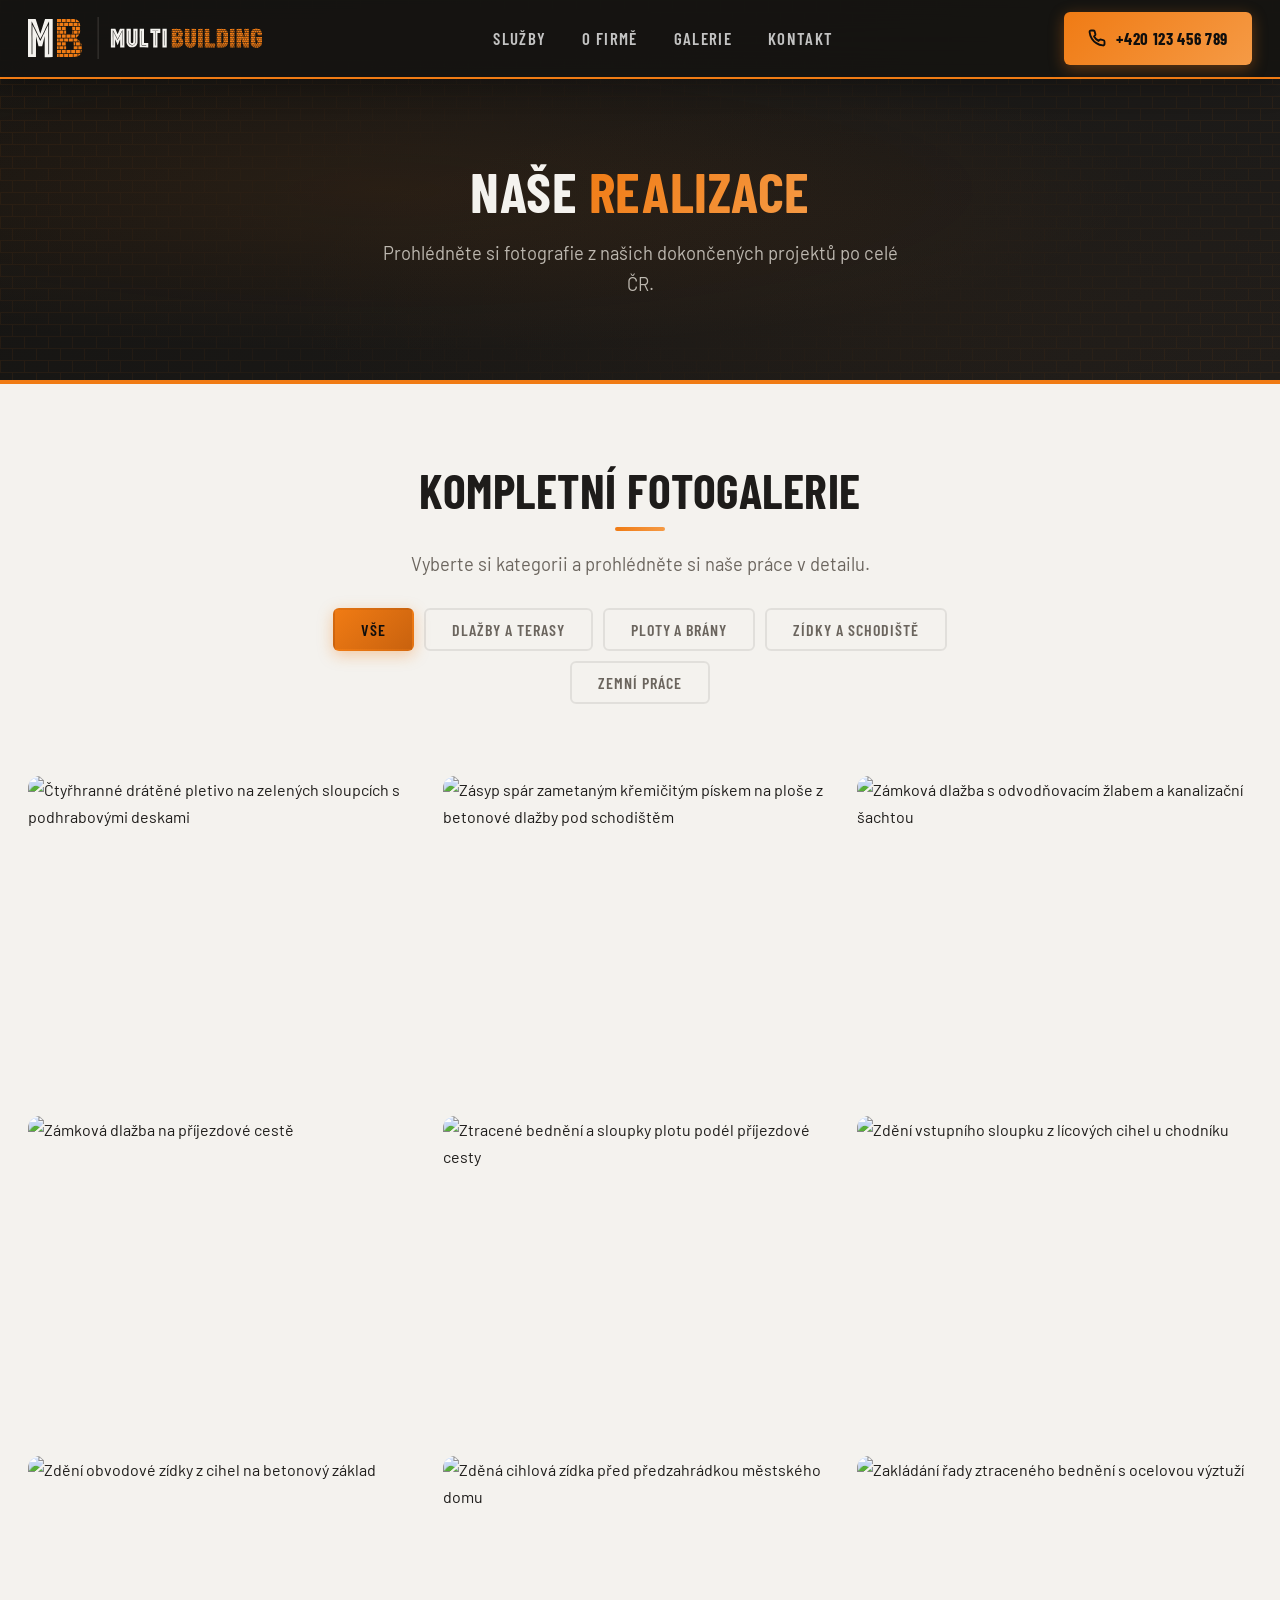
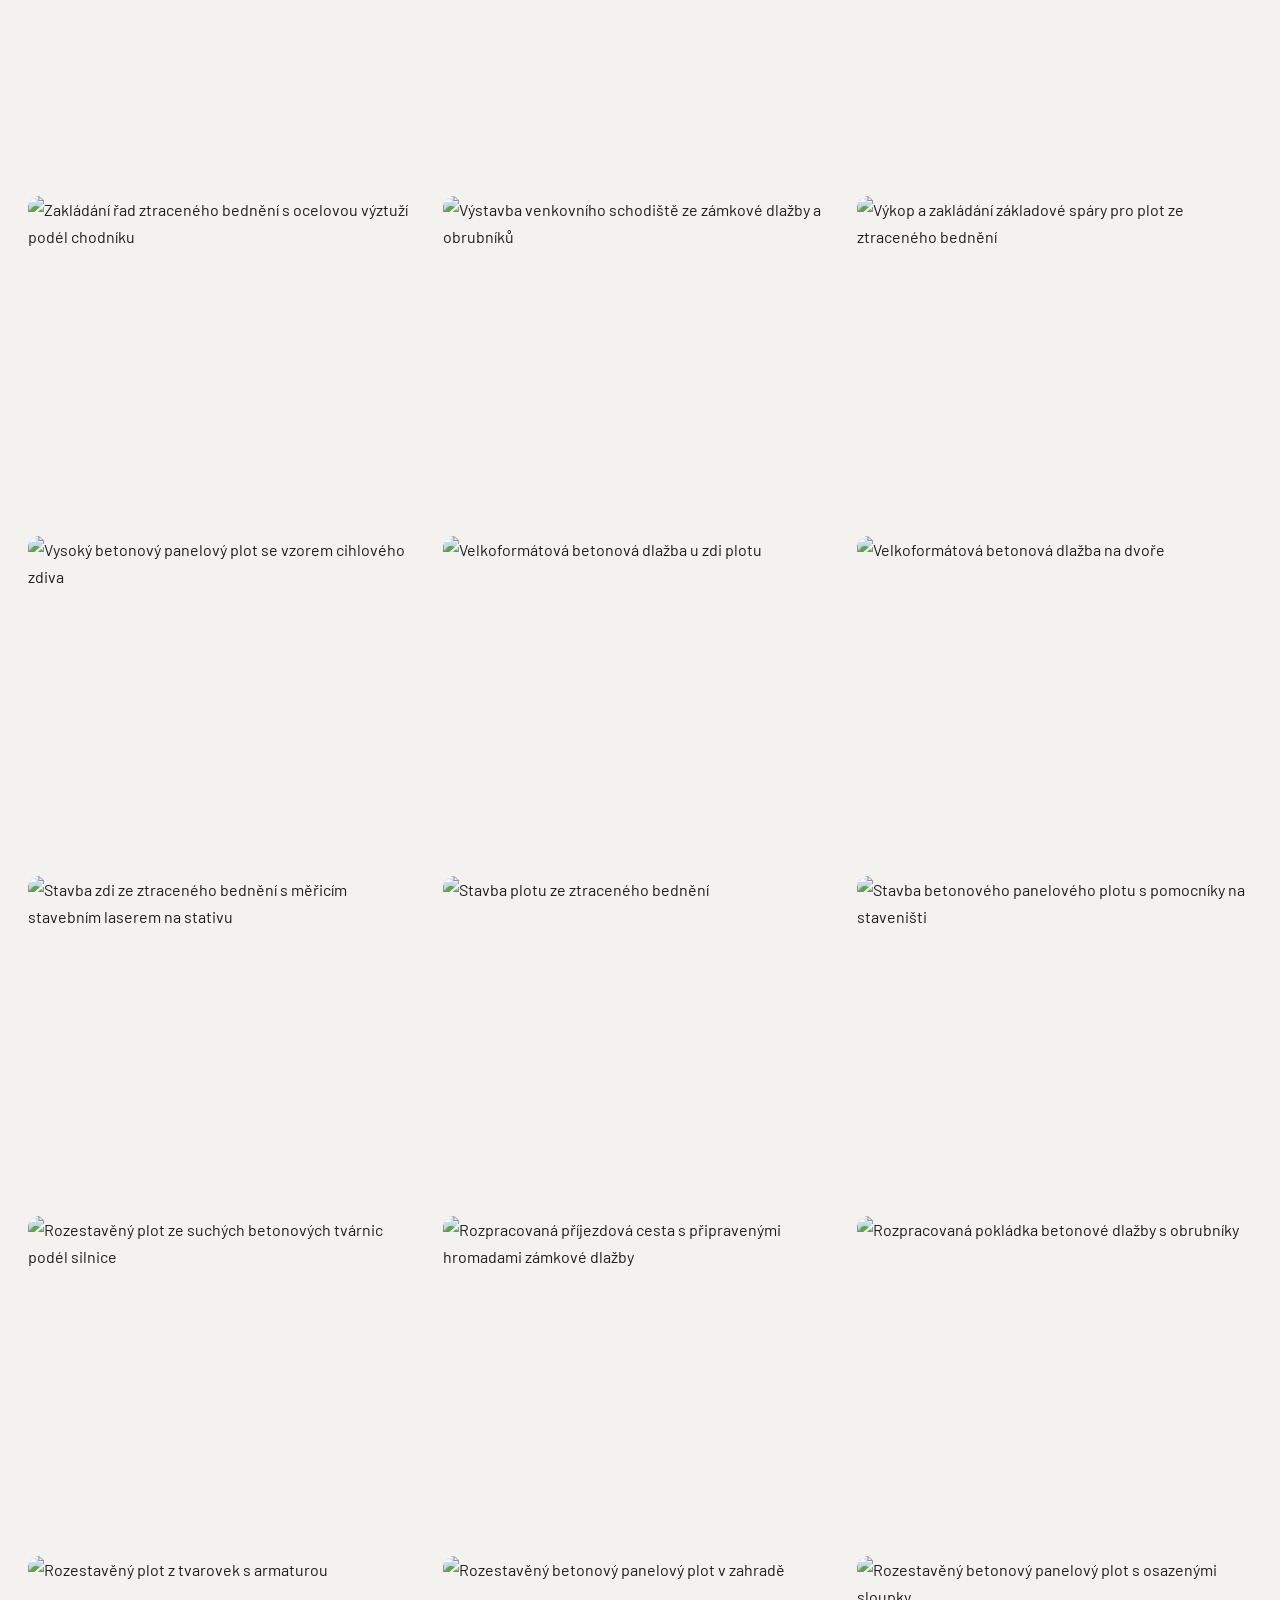
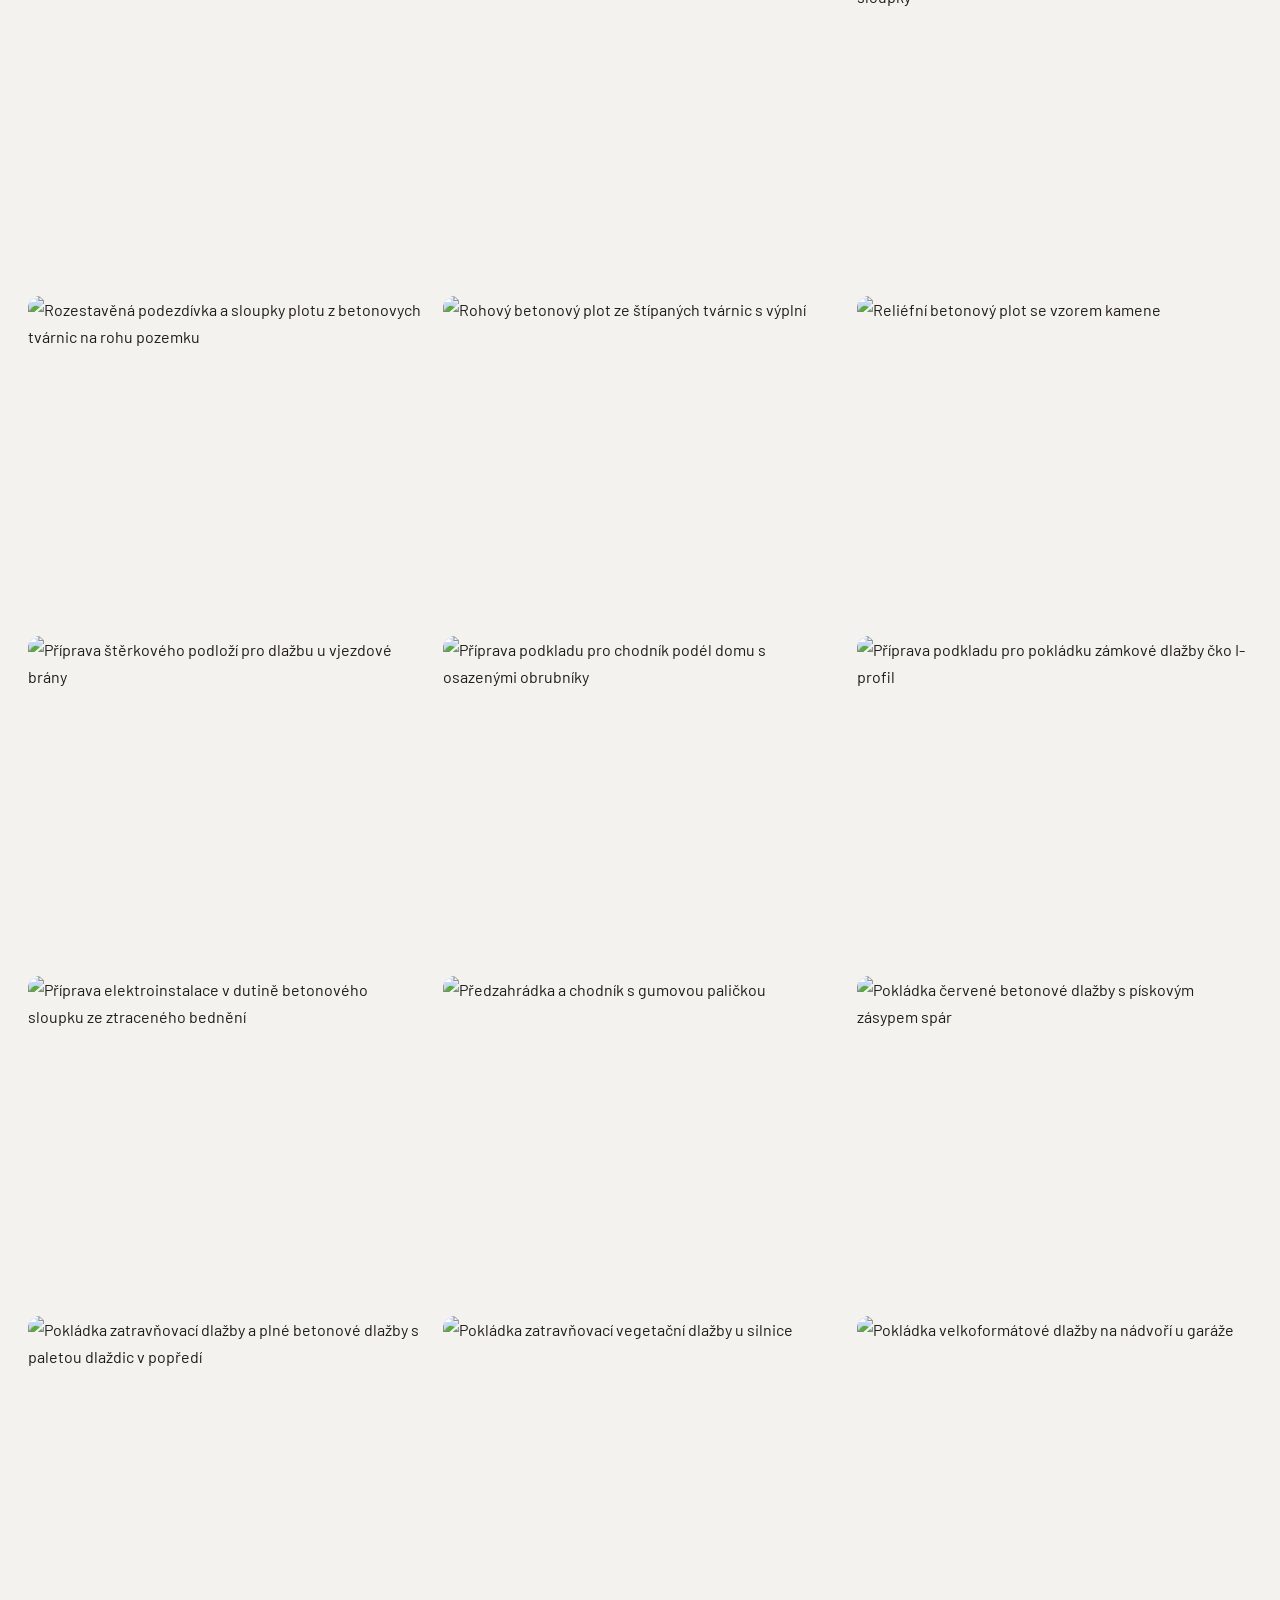
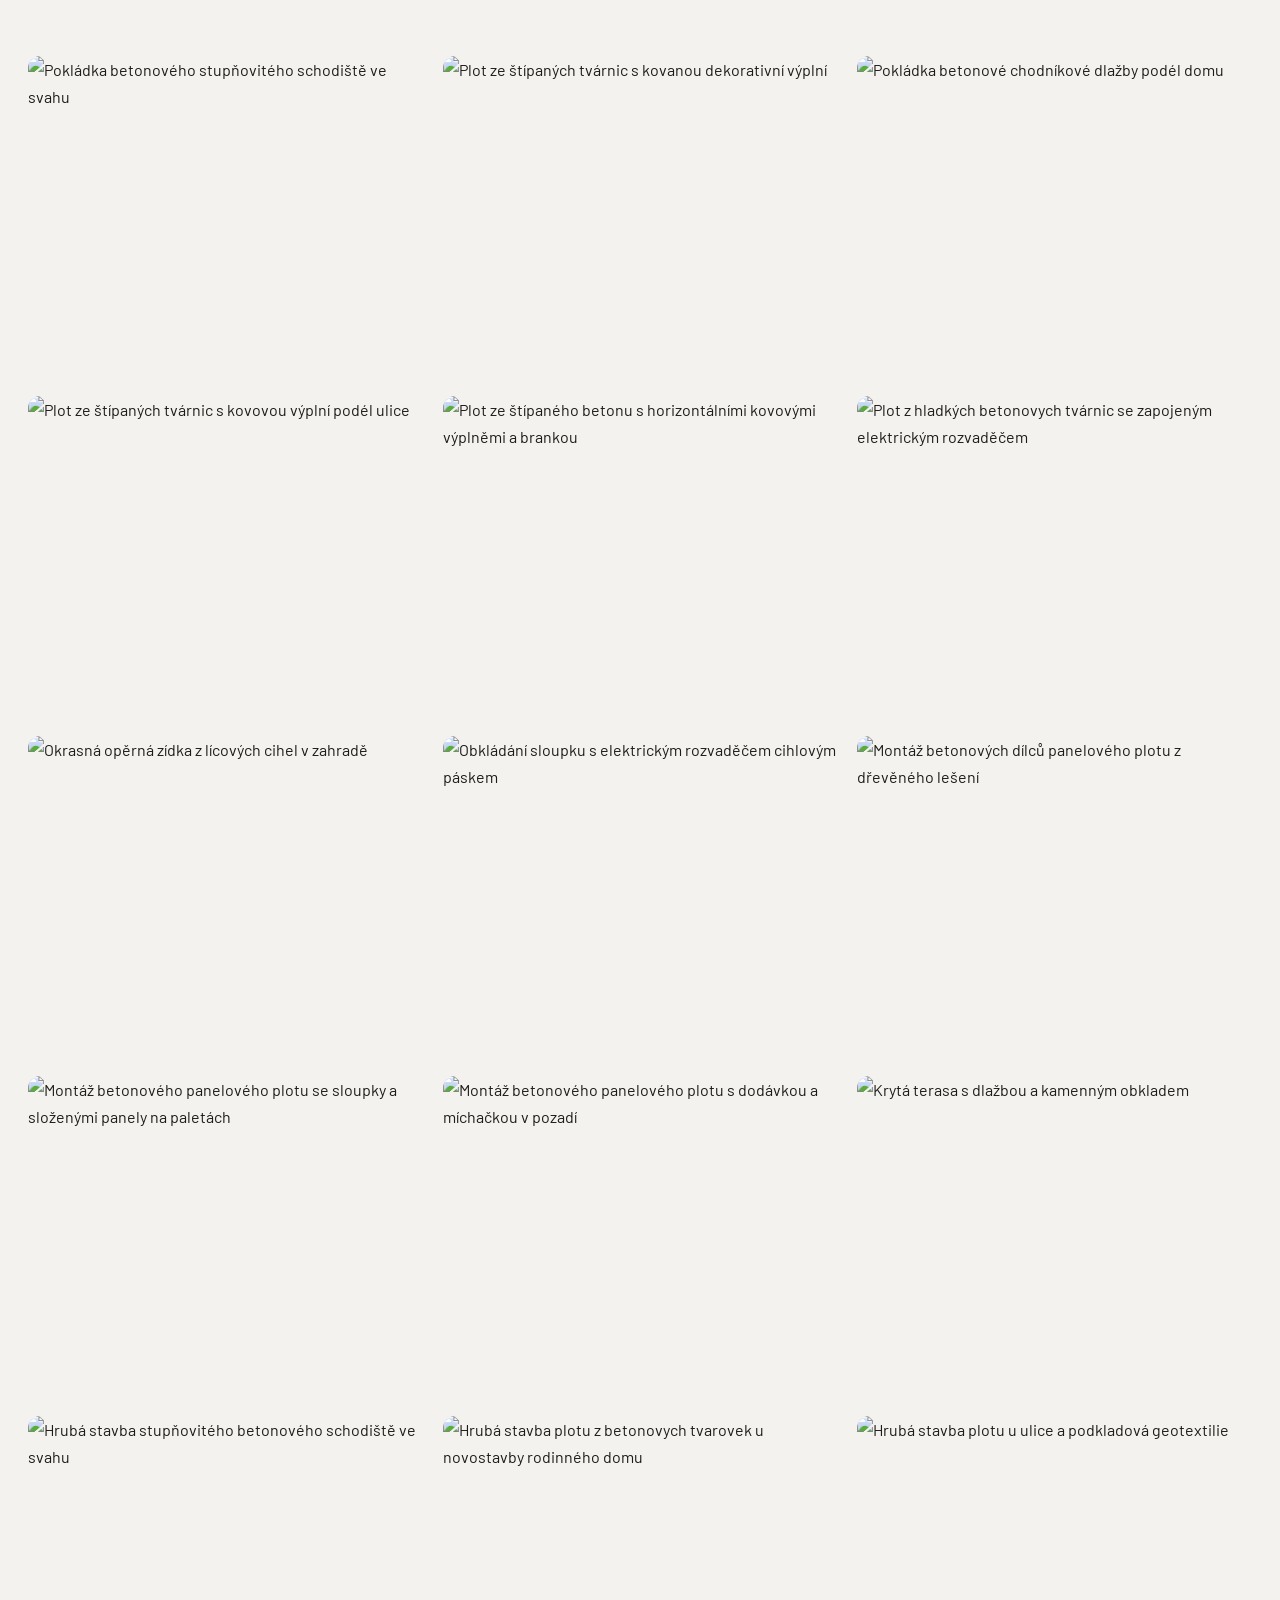
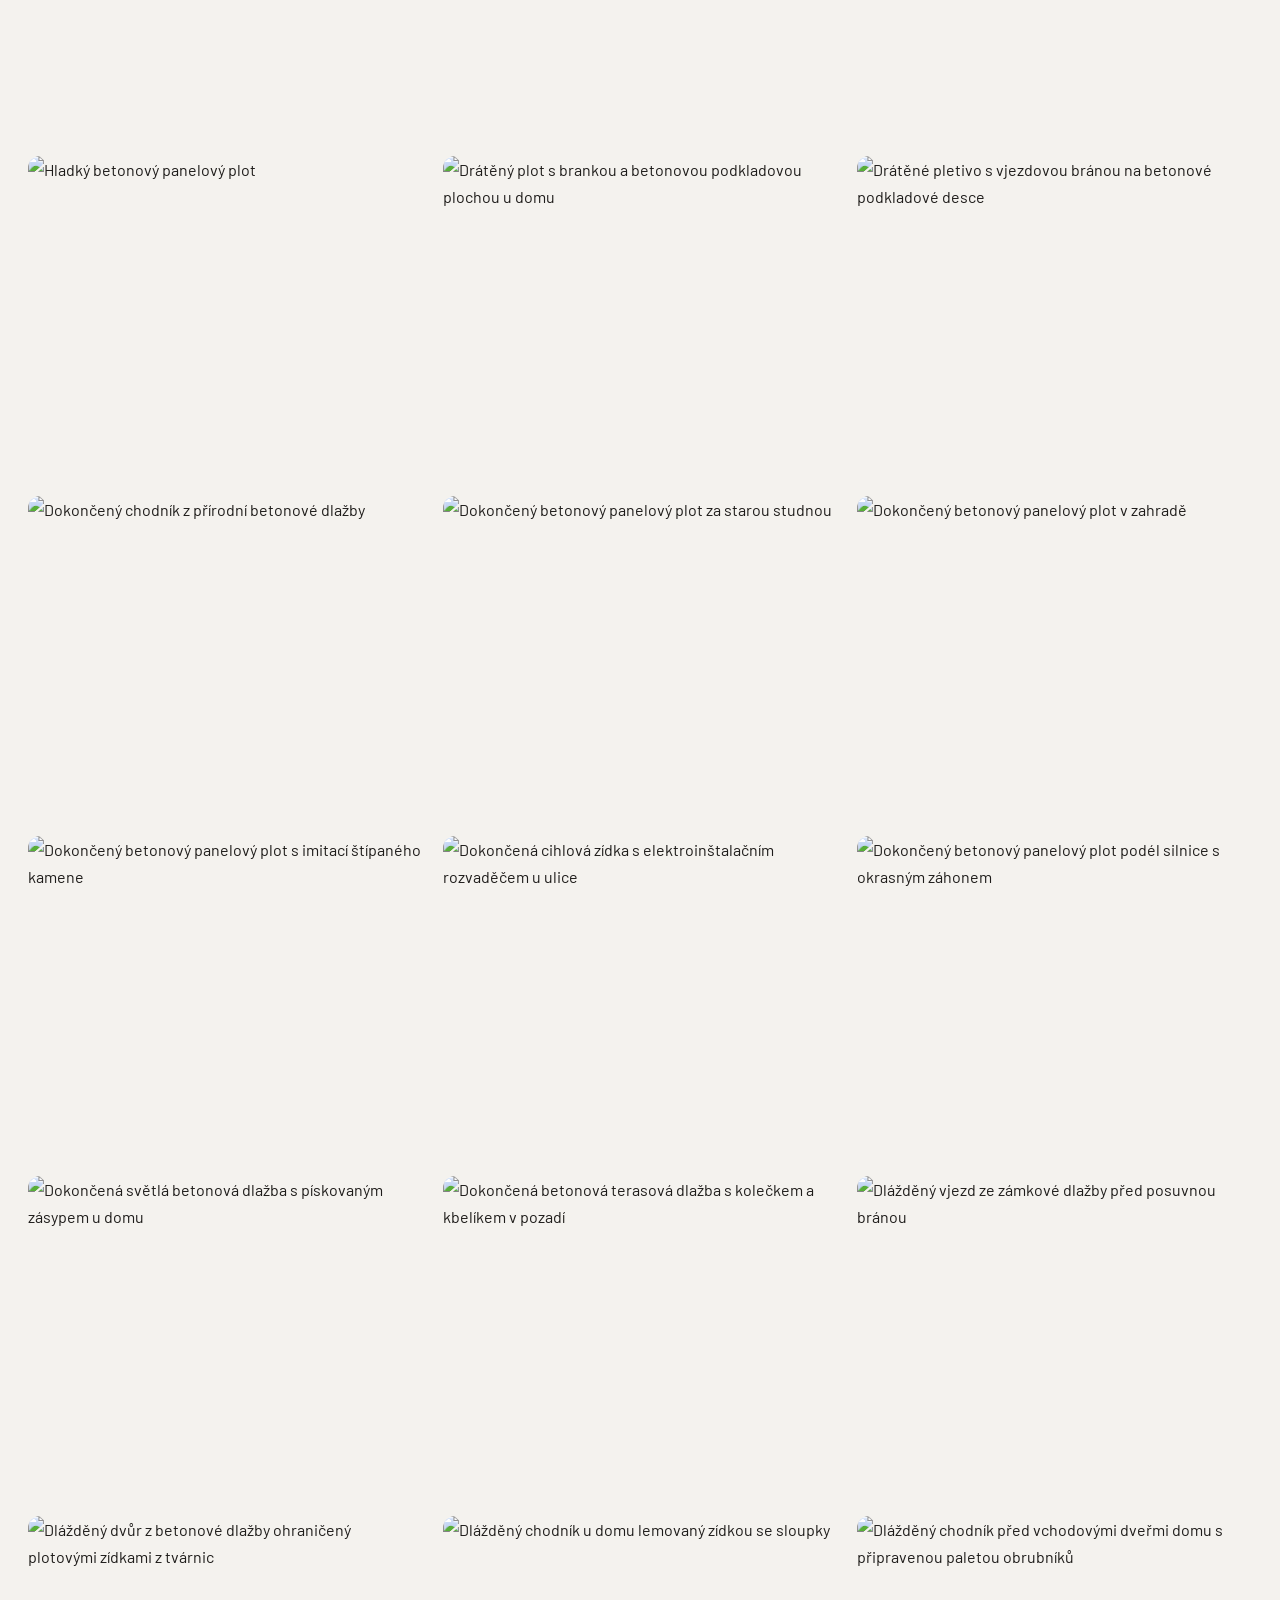
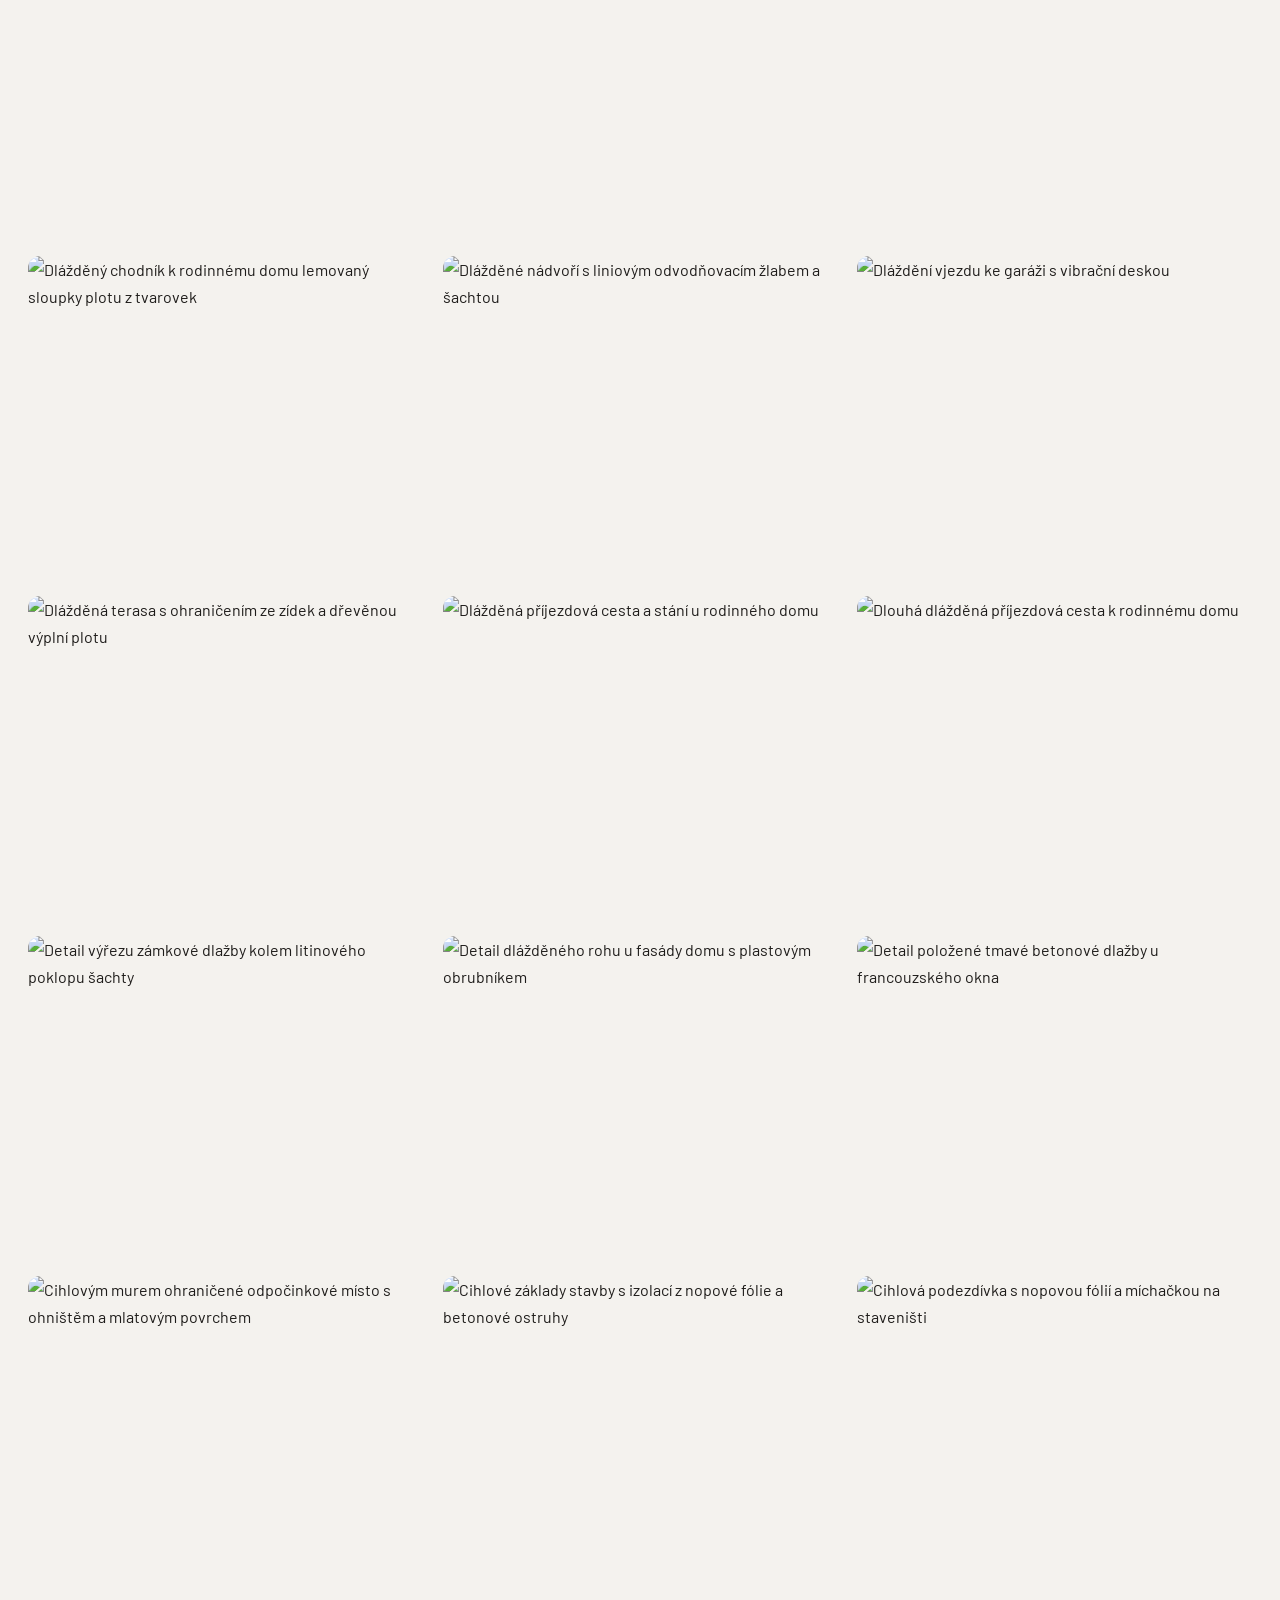
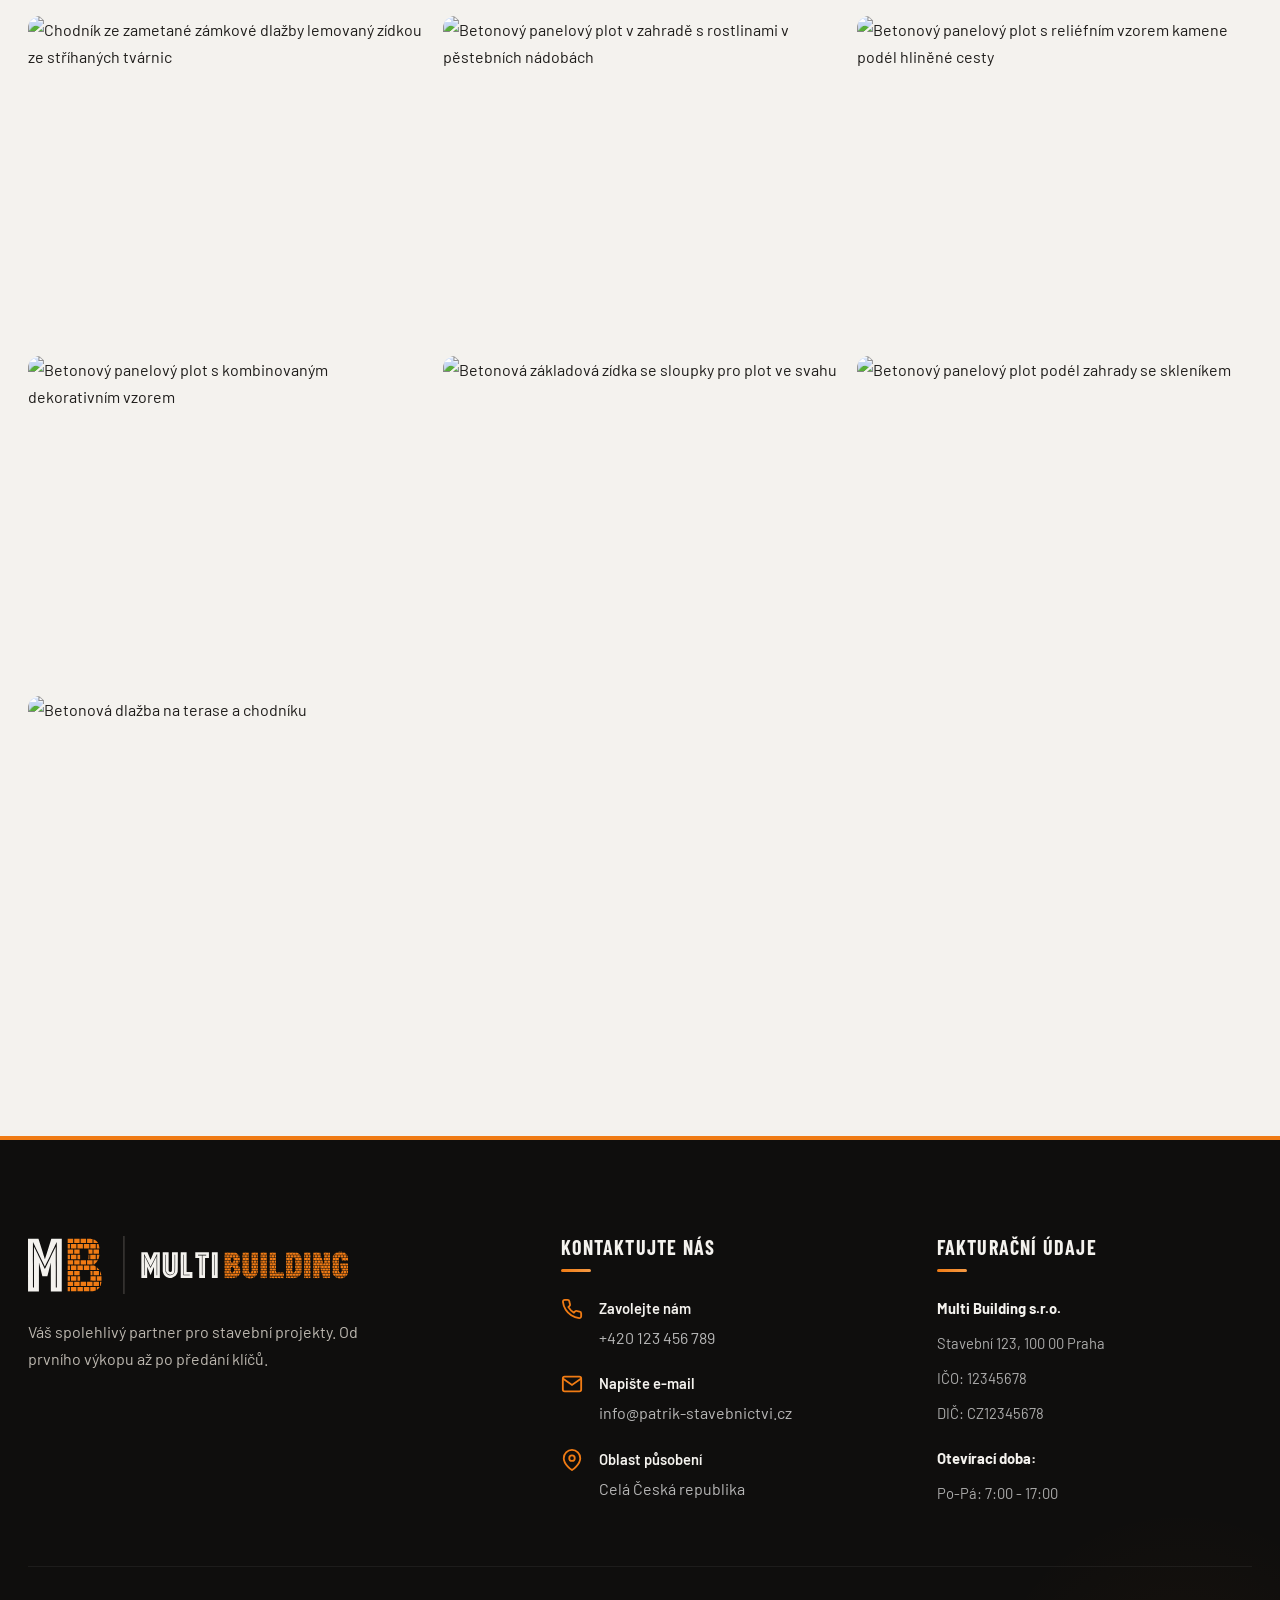
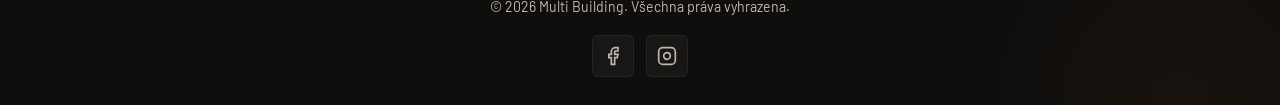
==== fotogalerie.html @ 9a8f8b8a "Rebranding na Multi Building - nový název firmy na obou stránkách (titulky, meta popisy, O firmě, pa" ====
<!DOCTYPE html>
<html lang="cs">
<head>
    <meta charset="UTF-8">
    <meta name="viewport" content="width=device-width, initial-scale=1.0">
    <meta name="description" content="Fotogalerie realizací - Multi Building. Prohlédněte si naše dokončené projekty: dlažby, ploty, zídky, schodiště a zemní práce.">
    <title>Fotogalerie | Multi Building</title>
    <meta name="theme-color" content="#151412">
    <!-- Favicon -->
    <link rel="icon" href="favicon.svg" type="image/svg+xml">
    <link rel="icon" href="favicon-32.png" sizes="32x32" type="image/png">
    <link rel="apple-touch-icon" href="apple-touch-icon.png">
    <!-- Google Fonts: Barlow + Barlow Condensed -->
    <link rel="preconnect" href="https://fonts.googleapis.com">
    <link rel="preconnect" href="https://fonts.gstatic.com" crossorigin>
    <link href="https://fonts.googleapis.com/css2?family=Barlow+Condensed:wght@600;700&family=Barlow:wght@400;500;600;700&display=swap" rel="stylesheet">
    <!-- Vlastní CSS -->
    <link rel="stylesheet" href="styles.css?v=3.0">
</head>
<body>
    <!-- Hlavička s navigací -->
    <header class="header scrolled" id="header">
        <div class="container header-inner">
            <div class="logo">
                <a href="index.html#uvod"><img src="logo.svg" alt="Multi Building" width="268" height="48"></a>
            </div>
            
            <nav class="nav" id="nav">
                <ul class="nav-list">
                    <li><a href="index.html#sluzby">Služby</a></li>
                    <li><a href="index.html#o-nas">O firmě</a></li>
                    <li><a href="fotogalerie.html">Galerie</a></li>
                    <li><a href="#kontakt">Kontakt</a></li>
                </ul>
            </nav>
            
            <div class="contact-quick">
                <a href="tel:+420123456789" class="phone-btn">
                    <svg xmlns="http://www.w3.org/2000/svg" width="18" height="18" viewBox="0 0 24 24" fill="none" stroke="currentColor" stroke-width="2.5" stroke-linecap="round" stroke-linejoin="round"><path d="M22 16.92v3a2 2 0 0 1-2.18 2 19.79 19.79 0 0 1-8.63-3.07 19.5 19.5 0 0 1-6-6 19.79 19.79 0 0 1-3.07-8.67A2 2 0 0 1 4.11 2h3a2 2 0 0 1 2 1.72 12.84 12.84 0 0 0 .7 2.81 2 2 0 0 1-.45 2.11L8.09 9.91a16 16 0 0 0 6 6l1.27-1.27a2 2 0 0 1 2.11-.45 12.84 12.84 0 0 0 2.81.7A2 2 0 0 1 22 16.92z"></path></svg>
                    +420 123 456 789
                </a>
            </div>
            
            <!-- Hamburger menu pro mobily -->
            <button class="mobile-menu-btn" id="mobile-menu-btn" aria-label="Menu">
                <span></span>
                <span></span>
                <span></span>
            </button>
        </div>
    </header>

    <!-- Gallery Page Hero -->
    <div class="gallery-page-hero">
        <h1>Naše <span>realizace</span></h1>
        <p>Prohlédněte si fotografie z našich dokončených projektů po celé ČR.</p>
    </div>

    <!-- Fotogalerie -->
    <section id="galerie" class="section bg-light" style="padding-top: 80px;">
        <div class="container">
            <div class="section-header reveal">
                <h2>Kompletní fotogalerie</h2>
                <p>Vyberte si kategorii a prohlédněte si naše práce v detailu.</p>
                <div class="gallery-filters">
                    <button class="filter-btn active" data-filter="all">Vše</button>
                    <button class="filter-btn" data-filter="dlazba">Dlažby a terasy</button>
                    <button class="filter-btn" data-filter="ploty">Ploty a brány</button>
                    <button class="filter-btn" data-filter="stavby">Zídky a schodiště</button>
                    <button class="filter-btn" data-filter="zemni">Zemní práce</button>
                </div>
            </div>
            <div class="gallery-grid reveal revealed" id="gallery-grid">
                <!-- Fotky se načtou dynamicky z photos.json -->
                <div class="gallery-loading" id="gallery-loading">
                    <div class="spinner"></div>
                    <p>Načítám fotogalerii...</p>
                </div>
            </div>
        </div>
    </section>

    <!-- Patička a Kontakt -->
    <footer id="kontakt" class="footer">
        <div class="container">
            <div class="footer-grid">
                
                <div class="footer-col brand-col">
                    <h2><img src="logo.svg" alt="Multi Building" width="320" height="57" loading="lazy"></h2>
                    <p>Váš spolehlivý partner pro stavební projekty. Od prvního výkopu až po předání klíčů.</p>
                </div>
                
                <div class="footer-col contact-col">
                    <h3>Kontaktujte nás</h3>
                    <div class="contact-methods">
                        <a href="tel:+420123456789" class="contact-item">
                            <svg xmlns="http://www.w3.org/2000/svg" width="22" height="22" viewBox="0 0 24 24" fill="none" stroke="currentColor" stroke-width="2"><path d="M22 16.92v3a2 2 0 0 1-2.18 2 19.79 19.79 0 0 1-8.63-3.07 19.5 19.5 0 0 1-6-6 19.79 19.79 0 0 1-3.07-8.67A2 2 0 0 1 4.11 2h3a2 2 0 0 1 2 1.72 12.84 12.84 0 0 0 .7 2.81 2 2 0 0 1-.45 2.11L8.09 9.91a16 16 0 0 0 6 6l1.27-1.27a2 2 0 0 1 2.11-.45 12.84 12.84 0 0 0 2.81.7A2 2 0 0 1 22 16.92z"></path></svg>
                            <span>
                                <strong>Zavolejte nám</strong>
                                +420 123 456 789
                            </span>
                        </a>
                        <a href="mailto:info@patrik-stavebnictvi.cz" class="contact-item">
                            <svg xmlns="http://www.w3.org/2000/svg" width="22" height="22" viewBox="0 0 24 24" fill="none" stroke="currentColor" stroke-width="2"><path d="M4 4h16c1.1 0 2 .9 2 2v12c0 1.1-.9 2-2 2H4c-1.1 0-2-.9-2-2V6c0-1.1.9-2 2-2z"></path><polyline points="22,6 12,13 2,6"></polyline></svg>
                            <span>
                                <strong>Napište e-mail</strong>
                                info@patrik-stavebnictvi.cz
                            </span>
                        </a>
                        <div class="contact-item">
                            <svg xmlns="http://www.w3.org/2000/svg" width="22" height="22" viewBox="0 0 24 24" fill="none" stroke="currentColor" stroke-width="2"><path d="M21 10c0 7-9 13-9 13s-9-6-9-13a9 9 0 0 1 18 0z"></path><circle cx="12" cy="10" r="3"></circle></svg>
                            <span>
                                <strong>Oblast působení</strong>
                                Celá Česká republika
                            </span>
                        </div>
                    </div>
                </div>
                
                <div class="footer-col info-col">
                    <h3>Fakturační údaje</h3>
                    <ul class="company-details">
                        <li><strong>Multi Building s.r.o.</strong></li>
                        <li>Stavební 123, 100 00 Praha</li>
                        <li>IČO: 12345678</li>
                        <li>DIČ: CZ12345678</li>
                    </ul>
                    <ul class="company-details" style="margin-top: 20px;">
                        <li><strong>Otevírací doba:</strong></li>
                        <li>Po-Pá: 7:00 - 17:00</li>
                    </ul>
                </div>
                
            </div>
            
            <div class="footer-bottom">
                <p>&copy; 2026 Multi Building. Všechna práva vyhrazena.</p>
                <div class="socials">
                    <a href="#" aria-label="Facebook"><svg xmlns="http://www.w3.org/2000/svg" width="20" height="20" viewBox="0 0 24 24" fill="none" stroke="currentColor" stroke-width="2"><path d="M18 2h-3a5 5 0 0 0-5 5v3H7v4h3v8h4v-8h3l1-4h-4V7a1 1 0 0 1 1-1h3z"></path></svg></a>
                    <a href="#" aria-label="Instagram"><svg xmlns="http://www.w3.org/2000/svg" width="20" height="20" viewBox="0 0 24 24" fill="none" stroke="currentColor" stroke-width="2"><rect x="2" y="2" width="20" height="20" rx="5" ry="5"></rect><path d="M16 11.37A4 4 0 1 1 12.63 8 4 4 0 0 1 16 11.37z"></path><line x1="17.5" y1="6.5" x2="17.51" y2="6.5"></line></svg></a>
                </div>
            </div>
        </div>
    </footer>

    <!-- Lightbox -->
    <div class="lightbox" id="lightbox">
        <button class="lightbox-close" id="lightbox-close" aria-label="Zavřít">&times;</button>
        <button class="lightbox-nav lightbox-prev" id="lightbox-prev" aria-label="Předchozí">&#8249;</button>
        <button class="lightbox-nav lightbox-next" id="lightbox-next" aria-label="Další">&#8250;</button>
        <img src="" alt="" id="lightbox-img">
        <div class="lightbox-caption" id="lightbox-caption"></div>
    </div>

    <!-- Scroll to Top -->
    <button class="scroll-top" id="scroll-top" aria-label="Nahoru">
        <svg xmlns="http://www.w3.org/2000/svg" width="22" height="22" viewBox="0 0 24 24" fill="none" stroke="currentColor" stroke-width="2.5" stroke-linecap="round" stroke-linejoin="round"><polyline points="18 15 12 9 6 15"></polyline></svg>
    </button>

    <!-- JavaScript -->
    <script>
        // ===========================================
        // MOBILE MENU
        // ===========================================
        const menuBtn = document.getElementById('mobile-menu-btn');
        const nav = document.getElementById('nav');
        const header = document.getElementById('header');

        menuBtn.addEventListener('click', () => {
            menuBtn.classList.toggle('active');
            nav.classList.toggle('active');
        });

        document.querySelectorAll('.nav a').forEach(link => {
            link.addEventListener('click', () => {
                menuBtn.classList.remove('active');
                nav.classList.remove('active');
            });
        });

        // ===========================================
        // HEADER SCROLL (keep scrolled class on gallery page)
        // ===========================================
        window.addEventListener('scroll', () => {
            if (window.scrollY > 50) {
                header.classList.add('scrolled');
            }
            // Don't remove scrolled on gallery page — header is always dark
        });

        // ===========================================
        // SCROLL-TO-TOP BUTTON
        // ===========================================
        const scrollTopBtn = document.getElementById('scroll-top');
        
        window.addEventListener('scroll', () => {
            if (window.scrollY > 600) {
                scrollTopBtn.classList.add('visible');
            } else {
                scrollTopBtn.classList.remove('visible');
            }
        });

        scrollTopBtn.addEventListener('click', () => {
            window.scrollTo({ top: 0, behavior: 'smooth' });
        });

        // ===========================================
        // SCROLL REVEAL ANIMATIONS
        // ===========================================
        const revealElements = document.querySelectorAll('.reveal, .reveal-left, .reveal-right, .reveal-stagger');

        const revealObserver = new IntersectionObserver((entries) => {
            entries.forEach(entry => {
                if (entry.isIntersecting) {
                    entry.target.classList.add('revealed');
                    revealObserver.unobserve(entry.target);
                }
            });
        }, {
            threshold: 0.1,
            rootMargin: '0px 0px -30px 0px'
        });

        revealElements.forEach(el => revealObserver.observe(el));

        // ===========================================
        // LOAD PHOTOS FROM CLOUDINARY (photos.json)
        // ===========================================
        const galleryGrid = document.getElementById('gallery-grid');
        const galleryLoading = document.getElementById('gallery-loading');

        // Mapování klíčových slov na kategorie
        function getCategories(id) {
            const name = id.toLowerCase();
            const cats = [];

            // Dlažby a terasy
            if (name.includes('dlažb') || name.includes('dlazb') || name.includes('dláždě') || name.includes('dlážděn') ||
                name.includes('chodník') || name.includes('chodnik') || name.includes('terasa') || name.includes('teras') ||
                name.includes('vjezd') || name.includes('příjezdov') || name.includes('prijezdov') ||
                name.includes('nádvoří') || name.includes('nadvor') || name.includes('dvůr') || name.includes('dvur') ||
                name.includes('předzahrádka') || name.includes('predzahrad') ||
                name.includes('pokládka') || name.includes('pokladka') || name.includes('velkoformátov') ||
                name.includes('zásyp_spár') || name.includes('zasypsp')) {
                cats.push('dlazba');
            }

            // Ploty a brány
            if (name.includes('plot') || name.includes('pletivo') || name.includes('brán') || name.includes('bran') ||
                name.includes('sloupk') || name.includes('panelový') || name.includes('panelovy') ||
                name.includes('ztracen') || name.includes('drátěn') || name.includes('draten') ||
                name.includes('čtyřhrann') || name.includes('ctyrhrann') || name.includes('podhrabov') ||
                name.includes('montáž') || name.includes('montaz') || name.includes('stavba_plotu') ||
                name.includes('stavba_zdi') || name.includes('stavba_betonov') ||
                name.includes('reliéf') || name.includes('relief') || name.includes('hladký') ||
                name.includes('rozestavěn') || name.includes('rozestaven') ||
                name.includes('zakládání') || name.includes('zakladani') ||
                name.includes('elektroinstalace')) {
                cats.push('ploty');
            }

            // Zídky a schodiště
            if (name.includes('zídka') || name.includes('zídky') || name.includes('zidka') || name.includes('zidky') ||
                name.includes('zdění') || name.includes('zdeni') || name.includes('zděná') || name.includes('zdena') ||
                name.includes('schodiště') || name.includes('schodist') ||
                name.includes('cihlová') || name.includes('cihlové') || name.includes('cihlový') ||
                name.includes('cihlova') || name.includes('cihlove') || name.includes('cihlov') ||
                name.includes('obkládání') || name.includes('obkladani') ||
                name.includes('okrasná') || name.includes('okrasna') ||
                name.includes('opěrná') || name.includes('operna') ||
                name.includes('podezdívka') || name.includes('podezdivka') ||
                name.includes('ohništ') || name.includes('ohnist') ||
                name.includes('hrubá_stavba') || name.includes('výstavba') || name.includes('vystavba') ||
                name.includes('geotextilie') || name.includes('základy_stavby')) {
                cats.push('stavby');
            }

            // Zemní práce
            if (name.includes('výkop') || name.includes('vykop') ||
                name.includes('základové_spáry') || name.includes('zakladove_spary') ||
                name.includes('odvodňovac') || name.includes('odvodnova') ||
                name.includes('kanalizač') || name.includes('kanalizac') ||
                name.includes('šacht') || name.includes('sacht') ||
                name.includes('žlab') || name.includes('zlab')) {
                cats.push('zemni');
            }

            // Pokud nebyla přiřazena žádná kategorie, přiřadíme "ostatni"
            if (cats.length === 0) cats.push('dlazba');

            return cats;
        }

        // Vytvoření pěkného alt textu z ID
        function idToLabel(id) {
            return id.replace(/_/g, ' ');
        }

        // Načtení fotek a vykreslení galerie
        fetch('photos.json')
            .then(res => res.json())
            .then(photos => {
                galleryLoading.remove();

                photos.forEach((photo, index) => {
                    const categories = getCategories(photo.id);
                    const label = idToLabel(photo.id);

                    const item = document.createElement('div');
                    item.className = 'gallery-item ' + categories.join(' ');
                    item.setAttribute('data-url', photo.url);
                    item.setAttribute('data-thumb', photo.thumb);
                    item.onclick = function() { openLightbox(this); };
                    item.style.animationDelay = (index % 20) * 0.03 + 's';

                    item.innerHTML = `
                        <img src="${photo.thumb}" alt="${label}" loading="lazy">
                        <div class="gallery-overlay"><span>${label}</span></div>
                    `;

                    galleryGrid.appendChild(item);
                });

                // Inicializace filtrů po načtení fotek
                initFilters();
            })
            .catch(err => {
                galleryLoading.innerHTML = '<p style="color: #e74c3c;">Nepodařilo se načíst fotogalerii.</p>';
                console.error('Chyba při načítání photos.json:', err);
            });

        // ===========================================
        // GALLERY FILTER
        // ===========================================
        function initFilters() {
            const filterBtns = document.querySelectorAll('.filter-btn');
            const galleryItems = document.querySelectorAll('.gallery-item');

            filterBtns.forEach(btn => {
                btn.addEventListener('click', () => {
                    filterBtns.forEach(b => b.classList.remove('active'));
                    btn.classList.add('active');

                    const filterValue = btn.getAttribute('data-filter');

                    galleryItems.forEach(item => {
                        if (filterValue === 'all' || item.classList.contains(filterValue)) {
                            item.classList.remove('hide');
                            item.style.animation = 'fadeInUp 0.5s ease forwards';
                        } else {
                            item.classList.add('hide');
                        }
                    });
                });
            });
        }

        // ===========================================
        // LIGHTBOX
        // ===========================================
        const lightbox = document.getElementById('lightbox');
        const lightboxImg = document.getElementById('lightbox-img');
        const lightboxCaption = document.getElementById('lightbox-caption');
        const lightboxClose = document.getElementById('lightbox-close');
        const lightboxPrev = document.getElementById('lightbox-prev');
        const lightboxNext = document.getElementById('lightbox-next');
        
        let currentLightboxIndex = 0;
        let lightboxImages = [];

        function openLightbox(element) {
            const allItems = document.querySelectorAll('.gallery-item:not(.hide)');
            lightboxImages = [];
            allItems.forEach((item, i) => {
                const fullUrl = item.getAttribute('data-url');
                const img = item.querySelector('img');
                if (img) {
                    lightboxImages.push({
                        src: fullUrl || img.src,
                        alt: img.alt
                    });
                    if (item === element) {
                        currentLightboxIndex = i;
                    }
                }
            });
            
            showLightboxImage();
            lightbox.classList.add('active');
            document.body.style.overflow = 'hidden';
        }

        function showLightboxImage() {
            if (lightboxImages[currentLightboxIndex]) {
                lightboxImg.src = lightboxImages[currentLightboxIndex].src;
                lightboxImg.alt = lightboxImages[currentLightboxIndex].alt;
                lightboxCaption.textContent = lightboxImages[currentLightboxIndex].alt;
            }
        }

        function closeLightbox() {
            lightbox.classList.remove('active');
            document.body.style.overflow = '';
        }

        lightboxClose.addEventListener('click', closeLightbox);
        lightbox.addEventListener('click', (e) => {
            if (e.target === lightbox) closeLightbox();
        });

        lightboxPrev.addEventListener('click', (e) => {
            e.stopPropagation();
            currentLightboxIndex = (currentLightboxIndex - 1 + lightboxImages.length) % lightboxImages.length;
            showLightboxImage();
        });

        lightboxNext.addEventListener('click', (e) => {
            e.stopPropagation();
            currentLightboxIndex = (currentLightboxIndex + 1) % lightboxImages.length;
            showLightboxImage();
        });

        document.addEventListener('keydown', (e) => {
            if (!lightbox.classList.contains('active')) return;
            if (e.key === 'Escape') closeLightbox();
            if (e.key === 'ArrowLeft') {
                currentLightboxIndex = (currentLightboxIndex - 1 + lightboxImages.length) % lightboxImages.length;
                showLightboxImage();
            }
            if (e.key === 'ArrowRight') {
                currentLightboxIndex = (currentLightboxIndex + 1) % lightboxImages.length;
                showLightboxImage();
            }
        });
    </script>
</body>
</html>
---- styles.css ----
/* =============================================
   MULTI BUILDING — DESIGN SYSTEM
   Barvy a písmo vychází z loga / banneru.
   ============================================= */

/* ---------- Custom Properties ---------- */
:root {
    /* Primary palette — cihlová oranžová z loga */
    --primary: #F07B14;
    --primary-light: #F59A45;
    --primary-dark: #C9620E;
    --primary-ink: #A9500A; /* oranžový text na světlém pozadí (čitelnost) */
    --primary-glow: rgba(240, 123, 20, 0.35);

    /* Dark palette — teplá černá z loga */
    --dark-950: #0F0E0D;
    --dark-900: #151412;
    --dark-800: #1E1C1A;
    --dark-700: #292623;
    --dark-600: #3A3734;

    /* Light palette — krémová bílá z loga */
    --light-50: #FAF9F7;
    --light-100: #F4F2EE;
    --light-200: #E8E4DE;
    --light-300: #D6D0C7;

    /* Text */
    --text-primary: #F4F2EE;
    --text-secondary: #BDB8B0;
    --text-dark: #1E1C1A;
    --text-dark-muted: #6B655E;

    /* Fonts */
    --font-body: 'Barlow', sans-serif;
    --font-display: 'Barlow Condensed', 'Barlow', sans-serif;

    /* Cihlový vzor (motiv z loga) */
    --brick-pattern: url("data:image/svg+xml,%3Csvg xmlns='http://www.w3.org/2000/svg' width='48' height='24'%3E%3Cpath d='M0 .5h48M0 12.5h48M.5 0v12M24.5 0v12M12.5 12v12M36.5 12v12' fill='none' stroke='%23F07B14'/%3E%3C/svg%3E");

    /* Surfaces */
    --surface-glass: rgba(255, 255, 255, 0.04);
    --surface-glass-hover: rgba(255, 255, 255, 0.08);
    --surface-card: #ffffff;
    --surface-card-hover: #FDFCFA;

    /* Effects */
    --transition-smooth: all 0.4s cubic-bezier(0.25, 0.46, 0.45, 0.94);
    --transition-bounce: all 0.5s cubic-bezier(0.34, 1.56, 0.64, 1);
    --transition-fast: all 0.2s ease;
    --shadow-sm: 0 1px 3px rgba(0,0,0,0.06);
    --shadow-md: 0 4px 20px rgba(0,0,0,0.08);
    --shadow-lg: 0 10px 40px rgba(0,0,0,0.12);
    --shadow-xl: 0 20px 60px rgba(0,0,0,0.15);
    --shadow-glow: 0 0 40px var(--primary-glow);
    --border-radius: 12px;
    --border-radius-sm: 8px;
    --border-radius-lg: 16px;
    --radius-btn: 6px; /* hranaté "cihlové" rohy tlačítek */
}

/* ---------- Reset & Base ---------- */
*,
*::before,
*::after {
    margin: 0;
    padding: 0;
    box-sizing: border-box;
}

html {
    scroll-behavior: smooth;
    scrollbar-width: thin;
    scrollbar-color: var(--primary) var(--dark-900);
}

/* Custom scrollbar */
::-webkit-scrollbar {
    width: 8px;
}
::-webkit-scrollbar-track {
    background: var(--dark-900);
}
::-webkit-scrollbar-thumb {
    background: linear-gradient(to bottom, var(--primary), var(--primary-dark));
    border-radius: 4px;
}

body {
    font-family: var(--font-body);
    color: var(--text-dark);
    background-color: var(--light-50);
    line-height: 1.7;
    overflow-x: hidden;
    -webkit-font-smoothing: antialiased;
    -moz-osx-font-smoothing: grayscale;
}

::selection {
    background: var(--primary);
    color: var(--dark-900);
}

/* ---------- Typography ---------- */
h1, h2, h3, h4, h5 {
    font-family: var(--font-display);
    font-weight: 700;
    line-height: 1.1;
    letter-spacing: 0.01em;
    text-transform: uppercase;
}

a {
    text-decoration: none;
    color: inherit;
    transition: var(--transition-smooth);
}

img {
    display: block;
    max-width: 100%;
}

/* ---------- Layout ---------- */
.container {
    width: 100%;
    max-width: 1280px;
    margin: 0 auto;
    padding: 0 28px;
}

.section {
    padding: 120px 0;
    position: relative;
}

.section-header {
    text-align: center;
    max-width: 720px;
    margin: 0 auto 72px;
}

.section-header h2 {
    font-size: clamp(2rem, 4vw, 3rem);
    margin-bottom: 20px;
    position: relative;
    display: inline-block;
    color: var(--text-dark);
}

.section-header h2::after {
    content: '';
    position: absolute;
    width: 50px;
    height: 4px;
    background: linear-gradient(90deg, var(--primary), var(--primary-light));
    bottom: -14px;
    left: 50%;
    transform: translateX(-50%);
    border-radius: 2px;
}

.section-header p {
    color: var(--text-dark-muted);
    font-size: 1.15rem;
    margin-top: 12px;
    line-height: 1.7;
}

/* ---------- Section backgrounds ---------- */
.bg-dark {
    background: var(--dark-900);
    color: var(--text-primary);
}

.bg-dark .section-header h2 {
    color: var(--text-primary);
}

.bg-dark .section-header p {
    color: var(--text-secondary);
}

.bg-light {
    background: var(--light-100);
}

.bg-gradient {
    background: linear-gradient(180deg, var(--light-50) 0%, var(--light-100) 100%);
}

/* ---------- Buttons ---------- */
.btn {
    display: inline-flex;
    align-items: center;
    justify-content: center;
    gap: 10px;
    padding: 16px 36px;
    font-family: var(--font-display);
    font-weight: 700;
    border-radius: var(--radius-btn);
    transition: var(--transition-smooth);
    cursor: pointer;
    font-size: 1.15rem;
    border: none;
    position: relative;
    overflow: hidden;
    letter-spacing: 0.06em;
    text-transform: uppercase;
}

.btn::after {
    content: '';
    position: absolute;
    top: 50%;
    left: 50%;
    width: 0;
    height: 0;
    border-radius: 50%;
    background: rgba(255,255,255,0.15);
    transition: width 0.6s ease, height 0.6s ease;
    transform: translate(-50%, -50%);
}

.btn:hover::after {
    width: 300px;
    height: 300px;
}

.btn-primary {
    background: linear-gradient(135deg, var(--primary), var(--primary-dark));
    color: var(--dark-950);
    box-shadow: 0 8px 25px var(--primary-glow);
}

.btn-primary:hover {
    transform: translateY(-3px);
    box-shadow: 0 16px 40px var(--primary-glow);
}

.btn-secondary {
    background: transparent;
    color: var(--text-primary);
    border: 2px solid rgba(255, 255, 255, 0.3);
    backdrop-filter: blur(4px);
}

.btn-secondary:hover {
    background: rgba(255, 255, 255, 0.1);
    border-color: rgba(255, 255, 255, 0.6);
    color: var(--text-primary);
    transform: translateY(-3px);
}

.btn-outline {
    background: transparent;
    color: var(--primary-ink);
    border: 2px solid var(--primary);
}

.btn-outline:hover {
    background: var(--primary);
    color: var(--dark-950);
    transform: translateY(-3px);
    box-shadow: 0 12px 30px var(--primary-glow);
}

/* =============================================
   HEADER & NAVIGATION
   ============================================= */
.header {
    position: fixed;
    top: 0;
    left: 0;
    width: 100%;
    z-index: 1000;
    padding: 20px 0;
    transition: var(--transition-smooth);
    background: transparent;
}

.header.scrolled {
    background: rgba(21, 20, 18, 0.92);
    backdrop-filter: blur(20px) saturate(180%);
    -webkit-backdrop-filter: blur(20px) saturate(180%);
    padding: 12px 0;
    box-shadow: 0 4px 30px rgba(0, 0, 0, 0.3);
    border-bottom: 2px solid var(--primary);
}

.header-inner {
    display: flex;
    align-items: center;
    justify-content: space-between;
}

.logo a {
    display: flex;
    align-items: center;
}

.logo img {
    height: 48px;
    width: auto;
    transition: var(--transition-smooth);
}

.header.scrolled .logo img {
    height: 42px;
}

.nav-list {
    display: flex;
    list-style: none;
    gap: 36px;
}

.nav-list a {
    color: rgba(255, 255, 255, 0.75);
    font-family: var(--font-display);
    font-weight: 600;
    position: relative;
    padding: 4px 0;
    text-transform: uppercase;
    letter-spacing: 0.08em;
    font-size: 1.05rem;
}

.nav-list a::after {
    content: '';
    position: absolute;
    width: 0;
    height: 2px;
    background: linear-gradient(90deg, var(--primary), var(--primary-light));
    bottom: -4px;
    left: 0;
    transition: var(--transition-smooth);
    border-radius: 1px;
}

.nav-list a:hover {
    color: var(--text-primary);
}

.nav-list a:hover::after {
    width: 100%;
}

.contact-quick {
    display: flex;
    align-items: center;
}

.phone-btn {
    display: flex;
    align-items: center;
    gap: 10px;
    color: var(--dark-950);
    background: linear-gradient(135deg, var(--primary), var(--primary-light));
    padding: 12px 24px;
    border-radius: var(--radius-btn);
    font-family: var(--font-display);
    font-weight: 700;
    font-size: 1.05rem;
    box-shadow: 0 4px 15px var(--primary-glow);
    letter-spacing: 0.04em;
}

.phone-btn:hover {
    transform: scale(1.05) translateY(-2px);
    box-shadow: 0 8px 25px var(--primary-glow);
}

/* Hamburger menu */
.mobile-menu-btn {
    display: none;
    background: none;
    border: none;
    cursor: pointer;
    width: 32px;
    height: 22px;
    position: relative;
    z-index: 1001;
}

.mobile-menu-btn span {
    position: absolute;
    width: 100%;
    height: 2.5px;
    background: var(--text-primary);
    border-radius: 2px;
    transition: var(--transition-smooth);
}

.mobile-menu-btn span:nth-child(1) { top: 0; }
.mobile-menu-btn span:nth-child(2) { top: 50%; transform: translateY(-50%); }
.mobile-menu-btn span:nth-child(3) { bottom: 0; }

.mobile-menu-btn.active span:nth-child(1) {
    transform: rotate(45deg);
    top: 50%;
    margin-top: -1.25px;
}

.mobile-menu-btn.active span:nth-child(2) {
    opacity: 0;
    transform: translateX(20px);
}

.mobile-menu-btn.active span:nth-child(3) {
    transform: rotate(-45deg);
    bottom: 50%;
    margin-bottom: -1.25px;
}

/* =============================================
   HERO SECTION
   ============================================= */
.hero {
    position: relative;
    min-height: 100vh;
    display: flex;
    align-items: center;
    padding-top: 100px;
    padding-bottom: 60px;
    color: var(--text-primary);
    overflow: hidden;
}

.hero-bg {
    position: absolute;
    inset: 0;
    background: linear-gradient(135deg, rgba(21, 20, 18, 0.94) 0%, rgba(21, 20, 18, 0.65) 50%, rgba(21, 20, 18, 0.85) 100%),
                url('hero-bg.jpg') center/cover no-repeat;
    z-index: -2;
    transform: scale(1.03);
    animation: zoomBg 25s infinite alternate ease-in-out;
}

/* Gradient mesh overlay for depth */
.hero::before {
    content: '';
    position: absolute;
    inset: 0;
    background:
        radial-gradient(ellipse at 20% 50%, rgba(240, 123, 20, 0.08) 0%, transparent 60%),
        radial-gradient(ellipse at 80% 20%, rgba(240, 123, 20, 0.04) 0%, transparent 50%);
    z-index: -1;
    pointer-events: none;
}

/* Bottom edge line */
.hero::after {
    content: '';
    position: absolute;
    bottom: 0;
    left: 0;
    right: 0;
    height: 1px;
    background: linear-gradient(90deg, transparent, rgba(240, 123, 20, 0.3), transparent);
    z-index: 1;
    pointer-events: none;
}

@keyframes zoomBg {
    from { transform: scale(1.03); }
    to { transform: scale(1.12); }
}

.hero-content {
    max-width: 780px;
    position: relative;
    z-index: 1;
}

.hero-badge {
    display: inline-flex;
    align-items: center;
    gap: 8px;
    background: rgba(240, 123, 20, 0.12);
    border: 1px solid rgba(240, 123, 20, 0.25);
    color: var(--primary-light);
    padding: 8px 20px;
    border-radius: var(--radius-btn);
    font-family: var(--font-display);
    font-size: 0.95rem;
    font-weight: 600;
    text-transform: uppercase;
    letter-spacing: 0.1em;
    margin-bottom: 28px;
    backdrop-filter: blur(10px);
    animation: fadeInDown 0.8s ease-out;
}

.hero-badge svg {
    width: 16px;
    height: 16px;
}

.hero-title {
    font-size: clamp(2.8rem, 6vw, 5rem);
    color: var(--text-primary);
    margin-bottom: 28px;
    letter-spacing: 0.005em;
    line-height: 1.02;
    animation: fadeInUp 1s ease-out 0.2s both;
}

.hero-title span {
    background: linear-gradient(135deg, var(--primary), var(--primary-light));
    -webkit-background-clip: text;
    -webkit-text-fill-color: transparent;
    background-clip: text;
}

.hero-subtitle {
    font-size: clamp(1.1rem, 2vw, 1.35rem);
    color: rgba(255, 255, 255, 0.7);
    margin-bottom: 44px;
    max-width: 580px;
    line-height: 1.7;
    animation: fadeInUp 1s ease-out 0.4s both;
}

.hero-actions {
    display: flex;
    gap: 16px;
    animation: fadeInUp 1s ease-out 0.6s both;
}

/* Hero floating stats */
.hero-stats {
    display: flex;
    gap: 48px;
    margin-top: 56px;
    padding-top: 32px;
    border-top: 1px solid rgba(255, 255, 255, 0.1);
    animation: fadeInUp 1s ease-out 0.8s both;
    position: relative;
    z-index: 2;
}

.hero-stat .stat-number {
    font-family: var(--font-display);
    font-size: 2.8rem;
    font-weight: 700;
    background: linear-gradient(135deg, var(--primary), var(--primary-light));
    -webkit-background-clip: text;
    -webkit-text-fill-color: transparent;
    background-clip: text;
    line-height: 1;
}

.hero-stat .stat-label {
    font-family: var(--font-display);
    font-size: 0.92rem;
    color: rgba(255, 255, 255, 0.55);
    margin-top: 8px;
    text-transform: uppercase;
    letter-spacing: 0.1em;
    font-weight: 600;
}

/* Scroll indicator — hidden, replaced by hero stats */
.scroll-indicator {
    display: none;
}

/* =============================================
   PROCESS STEPS
   ============================================= */
.process-intro {
    max-width: 1000px;
    margin: 0 auto 60px;
}

.process-intro > p {
    text-align: center;
    font-size: 1.15rem;
    color: var(--text-dark-muted);
    margin-bottom: 48px;
    line-height: 1.7;
}

.process-steps {
    display: grid;
    grid-template-columns: repeat(3, 1fr);
    gap: 30px;
    position: relative;
}

@media (max-width: 992px) {
    .process-steps {
        grid-template-columns: 1fr;
        gap: 24px;
    }
}

.process-step {
    background: var(--surface-card);
    padding: 40px 32px;
    border-radius: var(--border-radius);
    box-shadow: var(--shadow-sm);
    border: 1px solid rgba(0, 0, 0, 0.04);
    position: relative;
    transition: var(--transition-smooth);
    text-align: center;
    z-index: 1;
}

.process-step:hover {
    transform: translateY(-10px);
    box-shadow: var(--shadow-xl);
    border-color: rgba(240, 123, 20, 0.15);
}

.step-number {
    width: 60px;
    height: 60px;
    background: linear-gradient(135deg, var(--primary), var(--primary-dark));
    color: var(--dark-950);
    border-radius: var(--radius-btn);
    display: flex;
    align-items: center;
    justify-content: center;
    font-family: var(--font-display);
    font-size: 1.7rem;
    font-weight: 700;
    margin: 0 auto 24px;
    box-shadow: 0 8px 20px var(--primary-glow);
    position: relative;
    z-index: 2;
}

/* Connecting line between steps */
@media (min-width: 993px) {
    .process-step::after {
        content: '';
        position: absolute;
        top: 70px;
        right: -15px;
        width: 30px;
        height: 2px;
        background: linear-gradient(90deg, var(--primary), transparent);
        z-index: -1;
        opacity: 0.5;
    }
    .process-step:last-child::after {
        display: none;
    }
}

.process-step p {
    color: var(--text-dark-muted);
    font-size: 0.95rem;
    line-height: 1.6;
}

/* =============================================
   SERVICES SECTION
   ============================================= */
.services-grid {
    display: grid;
    grid-template-columns: repeat(4, 1fr);
    gap: 28px;
}

.service-card {
    background: var(--surface-card);
    padding: 44px 32px;
    border-radius: var(--border-radius);
    box-shadow: var(--shadow-sm);
    transition: var(--transition-smooth);
    border: 1px solid rgba(0, 0, 0, 0.04);
    position: relative;
    overflow: hidden;
    group: true;
}

.service-card::before {
    content: '';
    position: absolute;
    top: 0;
    left: 0;
    width: 100%;
    height: 4px;
    background: linear-gradient(90deg, var(--primary), var(--primary-light));
    transform: scaleX(0);
    transform-origin: left;
    transition: transform 0.5s cubic-bezier(0.25, 0.46, 0.45, 0.94);
}

/* Subtle gradient glow on hover */
.service-card::after {
    content: '';
    position: absolute;
    bottom: 0;
    left: 0;
    right: 0;
    height: 50%;
    background: linear-gradient(to top, rgba(240, 123, 20, 0.03), transparent);
    opacity: 0;
    transition: opacity 0.4s ease;
    pointer-events: none;
}

.service-card:hover {
    transform: translateY(-12px);
    box-shadow: var(--shadow-xl);
    border-color: rgba(240, 123, 20, 0.1);
}

.service-card:hover::before {
    transform: scaleX(1);
}

.service-card:hover::after {
    opacity: 1;
}

.icon-wrap {
    width: 68px;
    height: 68px;
    background: linear-gradient(135deg, rgba(240, 123, 20, 0.1), rgba(240, 123, 20, 0.05));
    color: var(--primary-dark);
    border-radius: var(--border-radius-sm);
    display: flex;
    align-items: center;
    justify-content: center;
    margin-bottom: 28px;
    transition: var(--transition-smooth);
}

.service-card:hover .icon-wrap {
    background: linear-gradient(135deg, var(--primary), var(--primary-dark));
    color: var(--dark-950);
    transform: scale(1.08);
    box-shadow: 0 8px 20px var(--primary-glow);
}

.service-card h3 {
    font-size: 1.45rem;
    margin-bottom: 14px;
    color: var(--text-dark);
    font-weight: 700;
}

.service-card p {
    color: var(--text-dark-muted);
    font-size: 0.95rem;
    line-height: 1.6;
}

/* =============================================
   ABOUT SECTION
   ============================================= */
.about-container {
    display: grid;
    grid-template-columns: 1fr 1fr;
    gap: 80px;
    align-items: center;
}

.about-content h2 {
    font-size: clamp(2rem, 4vw, 2.8rem);
    margin-bottom: 24px;
    color: var(--text-dark);
}

.about-content h2 span {
    background: linear-gradient(135deg, var(--primary), var(--primary-dark));
    -webkit-background-clip: text;
    -webkit-text-fill-color: transparent;
    background-clip: text;
}

.about-content > p {
    font-size: 1.1rem;
    color: var(--text-dark-muted);
    margin-bottom: 36px;
    line-height: 1.7;
}

.about-features {
    list-style: none;
    display: flex;
    flex-direction: column;
    gap: 24px;
}

.about-features li {
    display: flex;
    gap: 18px;
    align-items: flex-start;
    padding: 20px 24px;
    background: var(--light-100);
    border-radius: var(--border-radius-sm);
    transition: var(--transition-smooth);
    border: 1px solid transparent;
}

.about-features li:hover {
    background: var(--surface-card);
    border-color: rgba(240, 123, 20, 0.15);
    box-shadow: var(--shadow-md);
    transform: translateX(8px);
}

.check-icon {
    width: 36px;
    height: 36px;
    min-width: 36px;
    background: linear-gradient(135deg, var(--primary), var(--primary-dark));
    color: var(--dark-950);
    border-radius: var(--radius-btn);
    display: flex;
    align-items: center;
    justify-content: center;
    font-weight: bold;
    font-size: 1rem;
    box-shadow: 0 4px 12px var(--primary-glow);
}

.about-features strong {
    display: block;
    font-size: 1.1rem;
    color: var(--text-dark);
    margin-bottom: 4px;
    font-weight: 700;
}

.about-features span {
    color: var(--text-dark-muted);
    font-size: 0.92rem;
}

.about-image {
    position: relative;
}

.about-image img {
    width: 100%;
    height: auto;
    border-radius: var(--border-radius-lg);
    box-shadow: var(--shadow-xl);
    object-fit: cover;
}

/* Decorative elements around image */
.about-image::before {
    content: '';
    position: absolute;
    top: -16px;
    right: -16px;
    width: 100%;
    height: 100%;
    border: 3px solid var(--primary);
    border-radius: var(--border-radius-lg);
    z-index: -1;
    opacity: 0.2;
}

.about-image::after {
    content: '';
    position: absolute;
    bottom: -30px;
    left: -30px;
    width: 80px;
    height: 80px;
    background: linear-gradient(135deg, var(--primary), var(--primary-light));
    border-radius: var(--border-radius-sm);
    opacity: 0.15;
    z-index: -1;
}

.experience-badge {
    position: absolute;
    bottom: -24px;
    left: -24px;
    background: linear-gradient(135deg, var(--dark-800), var(--dark-900));
    color: var(--text-primary);
    padding: 28px 32px;
    border-radius: var(--border-radius);
    text-align: center;
    box-shadow: var(--shadow-xl);
    border: 1px solid rgba(240, 123, 20, 0.15);
    border-bottom: 3px solid var(--primary);
    z-index: 2;
}

.experience-badge .number {
    display: block;
    font-family: var(--font-display);
    font-size: 3.2rem;
    font-weight: 700;
    background: linear-gradient(135deg, var(--primary), var(--primary-light));
    -webkit-background-clip: text;
    -webkit-text-fill-color: transparent;
    background-clip: text;
    line-height: 1;
    margin-bottom: 6px;
}

.experience-badge .text {
    font-family: var(--font-display);
    font-weight: 600;
    letter-spacing: 0.08em;
    text-transform: uppercase;
    font-size: 0.92rem;
    color: var(--text-secondary);
}

/* =============================================
   STATISTICS / COUNTERS BAND
   ============================================= */
.stats-band {
    background: linear-gradient(135deg, var(--dark-900) 0%, var(--dark-800) 100%);
    padding: 80px 0;
    position: relative;
    overflow: hidden;
    border-top: 4px solid var(--primary);
    border-bottom: 4px solid var(--primary);
}

.stats-band::after {
    content: '';
    position: absolute;
    inset: 0;
    background-image: var(--brick-pattern);
    opacity: 0.07;
    -webkit-mask-image: linear-gradient(90deg, #000, transparent 45%, transparent 55%, #000);
    mask-image: linear-gradient(90deg, #000, transparent 45%, transparent 55%, #000);
    pointer-events: none;
}

.stats-band::before {
    content: '';
    position: absolute;
    inset: 0;
    background:
        radial-gradient(ellipse at 10% 50%, rgba(240, 123, 20, 0.1) 0%, transparent 50%),
        radial-gradient(ellipse at 90% 50%, rgba(240, 123, 20, 0.06) 0%, transparent 50%);
    pointer-events: none;
}

.stats-grid {
    display: grid;
    grid-template-columns: repeat(4, 1fr);
    gap: 40px;
    position: relative;
    z-index: 1;
}

.stat-item {
    text-align: center;
    position: relative;
}

.stat-item::after {
    content: '';
    position: absolute;
    right: 0;
    top: 50%;
    transform: translateY(-50%);
    width: 1px;
    height: 60px;
    background: linear-gradient(to bottom, transparent, rgba(255,255,255,0.1), transparent);
}

.stat-item:last-child::after {
    display: none;
}

.stat-item .stat-number {
    font-family: var(--font-display);
    font-size: 3.4rem;
    font-weight: 700;
    background: linear-gradient(135deg, var(--primary), var(--primary-light));
    -webkit-background-clip: text;
    -webkit-text-fill-color: transparent;
    background-clip: text;
    line-height: 1;
    margin-bottom: 10px;
}

.stat-item .stat-label {
    font-family: var(--font-display);
    font-size: 1rem;
    color: var(--text-secondary);
    text-transform: uppercase;
    letter-spacing: 0.1em;
    font-weight: 600;
}

/* =============================================
   GALLERY
   ============================================= */
.gallery-filters {
    display: flex;
    flex-wrap: wrap;
    justify-content: center;
    gap: 10px;
    margin-top: 28px;
}

.filter-btn {
    background: transparent;
    border: 2px solid rgba(0, 0, 0, 0.08);
    color: var(--text-dark-muted);
    padding: 10px 26px;
    border-radius: var(--radius-btn);
    font-weight: 600;
    cursor: pointer;
    transition: var(--transition-smooth);
    font-size: 1rem;
    font-family: var(--font-display);
    text-transform: uppercase;
    letter-spacing: 0.06em;
}

.filter-btn:hover {
    border-color: var(--primary);
    color: var(--primary-ink);
}

.filter-btn.active {
    background: linear-gradient(135deg, var(--primary), var(--primary-dark));
    color: var(--dark-950);
    border-color: transparent;
    box-shadow: 0 4px 15px var(--primary-glow);
}

.gallery-grid {
    display: grid;
    grid-template-columns: repeat(3, 1fr);
    gap: 20px;
}

/* Better layout for 4-item grid on homepage */
.gallery-grid-home {
    display: grid;
    grid-template-columns: repeat(2, 1fr);
    gap: 20px;
}

.gallery-item {
    position: relative;
    border-radius: var(--border-radius);
    overflow: hidden;
    height: 320px;
    cursor: pointer;
    transition: var(--transition-smooth);
}

.gallery-item.hide {
    display: none;
}

.gallery-item img {
    width: 100%;
    height: 100%;
    object-fit: cover;
    transition: transform 0.7s cubic-bezier(0.25, 0.46, 0.45, 0.94);
}

.gallery-overlay {
    position: absolute;
    inset: 0;
    background: linear-gradient(to top, rgba(21, 20, 18, 0.92) 0%, rgba(21, 20, 18, 0.2) 40%, transparent 100%);
    display: flex;
    align-items: flex-end;
    padding: 32px;
    opacity: 0;
    transition: var(--transition-smooth);
}

.gallery-item:hover {
    transform: translateY(-6px);
    box-shadow: var(--shadow-xl);
}

.gallery-item:hover img {
    transform: scale(1.12);
}

.gallery-item:hover .gallery-overlay {
    opacity: 1;
}

.gallery-overlay span {
    color: var(--text-primary);
    font-size: 1.2rem;
    font-weight: 600;
    transform: translateY(16px);
    transition: var(--transition-smooth);
    line-height: 1.3;
}

.gallery-item:hover .gallery-overlay span {
    transform: translateY(0);
}

/* Gallery CTA */
.gallery-cta {
    text-align: center;
    margin-top: 48px;
}

/* Gallery Loading */
.gallery-loading {
    grid-column: 1 / -1;
    display: flex;
    flex-direction: column;
    align-items: center;
    justify-content: center;
    padding: 80px 20px;
    gap: 20px;
}

.gallery-loading p {
    color: var(--text-dark-muted, #6B655E);
    font-size: 1rem;
    font-weight: 500;
}

.spinner {
    width: 48px;
    height: 48px;
    border: 4px solid rgba(240, 123, 20, 0.2);
    border-top-color: var(--primary, #F07B14);
    border-radius: 50%;
    animation: spin 0.8s linear infinite;
}

@keyframes spin {
    to { transform: rotate(360deg); }
}

/* =============================================
   LIGHTBOX
   ============================================= */
.lightbox {
    display: none;
    position: fixed;
    inset: 0;
    background: rgba(21, 20, 18, 0.96);
    z-index: 10000;
    align-items: center;
    justify-content: center;
    padding: 40px;
    backdrop-filter: blur(30px);
    cursor: zoom-out;
    opacity: 0;
    transition: opacity 0.3s ease;
}

.lightbox.active {
    display: flex;
    opacity: 1;
}

.lightbox img {
    max-width: 90vw;
    max-height: 85vh;
    border-radius: var(--border-radius);
    box-shadow: 0 30px 100px rgba(0, 0, 0, 0.5);
    cursor: default;
    animation: lightboxIn 0.4s ease;
}

.lightbox-close {
    position: absolute;
    top: 30px;
    right: 30px;
    width: 48px;
    height: 48px;
    background: rgba(255, 255, 255, 0.1);
    border: 1px solid rgba(255, 255, 255, 0.15);
    border-radius: 50%;
    display: flex;
    align-items: center;
    justify-content: center;
    cursor: pointer;
    color: var(--text-primary);
    font-size: 1.5rem;
    transition: var(--transition-smooth);
}

.lightbox-close:hover {
    background: rgba(255, 255, 255, 0.2);
    transform: rotate(90deg);
}

.lightbox-caption {
    position: absolute;
    bottom: 30px;
    left: 50%;
    transform: translateX(-50%);
    color: rgba(255, 255, 255, 0.7);
    font-size: 1rem;
    text-align: center;
    max-width: 600px;
    padding: 12px 24px;
    background: rgba(0, 0, 0, 0.4);
    border-radius: var(--radius-btn);
    backdrop-filter: blur(10px);
}

.lightbox-nav {
    position: absolute;
    top: 50%;
    transform: translateY(-50%);
    width: 52px;
    height: 52px;
    background: rgba(255, 255, 255, 0.08);
    border: 1px solid rgba(255, 255, 255, 0.12);
    border-radius: 50%;
    display: flex;
    align-items: center;
    justify-content: center;
    cursor: pointer;
    color: var(--text-primary);
    font-size: 1.3rem;
    transition: var(--transition-smooth);
}

.lightbox-nav:hover {
    background: rgba(255, 255, 255, 0.15);
}

.lightbox-prev { left: 30px; }
.lightbox-next { right: 30px; }

@keyframes lightboxIn {
    from {
        opacity: 0;
        transform: scale(0.92);
    }
    to {
        opacity: 1;
        transform: scale(1);
    }
}

/* =============================================
   FOOTER
   ============================================= */
.footer {
    background: var(--dark-950);
    color: rgba(255, 255, 255, 0.65);
    padding: 100px 0 0;
    position: relative;
    overflow: hidden;
}

.footer::before {
    content: '';
    position: absolute;
    top: 0;
    left: 0;
    right: 0;
    height: 4px;
    background: var(--primary);
}

.footer::after {
    content: '';
    position: absolute;
    bottom: -200px;
    right: -100px;
    width: 400px;
    height: 400px;
    background: radial-gradient(circle, rgba(240, 123, 20, 0.04), transparent 70%);
    pointer-events: none;
}

.footer-grid {
    display: grid;
    grid-template-columns: 1.5fr 1fr 1fr;
    gap: 60px;
    margin-bottom: 60px;
    position: relative;
    z-index: 1;
}

.brand-col h2 {
    margin-bottom: 24px;
}

.brand-col h2 img {
    width: 100%;
    max-width: 320px;
    height: auto;
}

.brand-col p {
    max-width: 340px;
    line-height: 1.7;
    color: var(--text-secondary);
}

.footer h3 {
    color: var(--text-primary);
    font-size: 1.25rem;
    letter-spacing: 0.06em;
    margin-bottom: 24px;
    font-weight: 700;
    position: relative;
    padding-bottom: 14px;
}

.footer h3::after {
    content: '';
    position: absolute;
    bottom: 0;
    left: 0;
    width: 30px;
    height: 3px;
    background: linear-gradient(90deg, var(--primary), var(--primary-light));
    border-radius: 2px;
}

.contact-methods {
    display: flex;
    flex-direction: column;
    gap: 20px;
}

.contact-item {
    display: flex;
    align-items: flex-start;
    gap: 16px;
    color: rgba(255, 255, 255, 0.7);
    padding: 12px 16px;
    border-radius: var(--border-radius-sm);
    transition: var(--transition-smooth);
    margin: -12px -16px;
}

a.contact-item:hover {
    background: rgba(255, 255, 255, 0.04);
    color: var(--primary);
}

.contact-item svg {
    color: var(--primary);
    flex-shrink: 0;
    margin-top: 2px;
}

.contact-item strong {
    color: var(--text-primary);
    display: block;
    margin-bottom: 3px;
    font-weight: 600;
    font-size: 0.92rem;
}

.company-details {
    list-style: none;
    display: flex;
    flex-direction: column;
    gap: 10px;
}

.company-details li {
    font-size: 0.92rem;
}

.company-details strong {
    color: var(--text-primary);
}

.footer-bottom {
    padding: 28px 0;
    border-top: 1px solid rgba(255, 255, 255, 0.06);
    display: flex;
    flex-direction: column; /* Změněno z row na column pro centrování */
    justify-content: center;
    align-items: center;
    gap: 16px; /* Mezera mezi textem a sociálními sítěmi */
    position: relative;
    z-index: 1;
}

.footer-bottom p {
    font-size: 0.88rem;
    color: var(--text-secondary);
}

.socials {
    display: flex;
    gap: 12px;
}

.socials a {
    display: flex;
    align-items: center;
    justify-content: center;
    width: 42px;
    height: 42px;
    border-radius: var(--radius-btn);
    background: rgba(255, 255, 255, 0.04);
    border: 1px solid rgba(255, 255, 255, 0.06);
    color: var(--text-secondary);
    transition: var(--transition-smooth);
}

.socials a:hover {
    background: linear-gradient(135deg, var(--primary), var(--primary-dark));
    color: var(--dark-950);
    border-color: transparent;
    transform: translateY(-4px);
    box-shadow: 0 8px 20px var(--primary-glow);
}

/* =============================================
   SCROLL-TO-TOP BUTTON
   ============================================= */
.scroll-top {
    position: fixed;
    bottom: 30px;
    right: 30px;
    width: 50px;
    height: 50px;
    background: linear-gradient(135deg, var(--primary), var(--primary-dark));
    color: var(--dark-950);
    border: none;
    border-radius: var(--radius-btn);
    display: flex;
    align-items: center;
    justify-content: center;
    cursor: pointer;
    z-index: 999;
    opacity: 0;
    visibility: hidden;
    transform: translateY(20px);
    transition: var(--transition-smooth);
    box-shadow: 0 8px 25px var(--primary-glow);
}

.scroll-top.visible {
    opacity: 1;
    visibility: visible;
    transform: translateY(0);
}

.scroll-top:hover {
    transform: translateY(-4px);
    box-shadow: 0 12px 35px var(--primary-glow);
}

.scroll-top svg {
    width: 22px;
    height: 22px;
}

/* =============================================
   SCROLL REVEAL ANIMATIONS
   ============================================= */
.reveal {
    opacity: 0;
    transform: translateY(40px);
    transition: opacity 0.8s ease, transform 0.8s ease;
}

.reveal.revealed {
    opacity: 1;
    transform: translateY(0);
}

.reveal-left {
    opacity: 0;
    transform: translateX(-40px);
    transition: opacity 0.8s ease, transform 0.8s ease;
}

.reveal-left.revealed {
    opacity: 1;
    transform: translateX(0);
}

.reveal-right {
    opacity: 0;
    transform: translateX(40px);
    transition: opacity 0.8s ease, transform 0.8s ease;
}

.reveal-right.revealed {
    opacity: 1;
    transform: translateX(0);
}

/* Staggered children */
.reveal-stagger > * {
    opacity: 0;
    transform: translateY(30px);
    transition: opacity 0.6s ease, transform 0.6s ease;
}

.reveal-stagger.revealed > *:nth-child(1) { transition-delay: 0s; }
.reveal-stagger.revealed > *:nth-child(2) { transition-delay: 0.1s; }
.reveal-stagger.revealed > *:nth-child(3) { transition-delay: 0.2s; }
.reveal-stagger.revealed > *:nth-child(4) { transition-delay: 0.3s; }

.reveal-stagger.revealed > * {
    opacity: 1;
    transform: translateY(0);
}

/* =============================================
   ANIMATIONS
   ============================================= */
@keyframes fadeInUp {
    from { opacity: 0; transform: translateY(30px); }
    to { opacity: 1; transform: translateY(0); }
}

@keyframes fadeInDown {
    from { opacity: 0; transform: translateY(-20px); }
    to { opacity: 1; transform: translateY(0); }
}

@keyframes float {
    0%, 100% { transform: translateY(0); }
    50% { transform: translateY(-10px); }
}

@keyframes pulse {
    0%, 100% { box-shadow: 0 0 0 0 var(--primary-glow); }
    50% { box-shadow: 0 0 0 15px transparent; }
}

/* =============================================
   RESPONSIVE DESIGN
   ============================================= */
@media (max-width: 1200px) {
    .services-grid {
        grid-template-columns: repeat(2, 1fr);
    }
}

@media (max-width: 1024px) {
    .gallery-grid {
        grid-template-columns: repeat(2, 1fr);
    }
    .hero-title {
        font-size: clamp(2.4rem, 5vw, 3.5rem);
    }
    .about-container {
        grid-template-columns: 1fr;
        gap: 60px;
    }
    .about-image::before {
        display: none;
    }
    .experience-badge {
        left: 20px;
        bottom: -20px;
    }
    .footer-grid {
        grid-template-columns: 1fr;
        gap: 40px;
    }
    .stats-grid {
        grid-template-columns: repeat(2, 1fr);
        gap: 40px;
    }
    .stat-item:nth-child(2)::after {
        display: none;
    }
    .hero-stats {
        gap: 32px;
    }
}

@media (max-width: 768px) {
    .mobile-menu-btn {
        display: block;
    }
    .nav {
        position: fixed;
        top: 0;
        left: 0;
        width: 100%;
        height: 100vh;
        background: rgba(21, 20, 18, 0.98);
        backdrop-filter: blur(30px);
        display: flex;
        align-items: center;
        justify-content: center;
        transform: translateX(100%);
        transition: transform 0.4s cubic-bezier(0.25, 0.46, 0.45, 0.94);
        z-index: 1000;
    }
    .nav.active {
        transform: translateX(0);
    }
    .nav-list {
        flex-direction: column;
        align-items: center;
        gap: 36px;
    }
    .nav-list a {
        font-size: 1.4rem;
        letter-spacing: 0.08em;
    }
    .header.scrolled {
        background: rgba(21, 20, 18, 0.95);
    }
    .contact-quick {
        display: none;
    }
    .logo img,
    .header.scrolled .logo img {
        height: 40px;
    }
    .hero-actions {
        flex-direction: column;
    }
    .hero-actions .btn {
        width: 100%;
        text-align: center;
    }
    .hero-stats {
        flex-wrap: wrap;
        gap: 24px;
    }
    .hero-stat {
        width: calc(50% - 12px);
    }
    .gallery-grid,
    .gallery-grid-home {
        grid-template-columns: 1fr;
    }
    .gallery-item {
        height: 260px;
    }
    .section {
        padding: 80px 0;
    }
    .experience-badge {
        padding: 20px 24px;
    }
    .experience-badge .number {
        font-size: 2.2rem;
    }
    .services-grid {
        grid-template-columns: 1fr;
    }
    .stats-grid {
        grid-template-columns: 1fr 1fr;
        gap: 30px;
    }
    .stat-item::after {
        display: none;
    }
    .footer-bottom {
        flex-direction: column;
        gap: 16px;
        text-align: center;
    }
    .scroll-indicator {
        display: none;
    }
    .lightbox-nav {
        width: 40px;
        height: 40px;
    }
    .lightbox-prev { left: 10px; }
    .lightbox-next { right: 10px; }
}

@media (max-width: 480px) {
    .container {
        padding: 0 20px;
    }
    .logo img,
    .header.scrolled .logo img {
        height: 36px;
    }
    .hero-title {
        font-size: 2.6rem;
    }
    .section-header h2 {
        font-size: 1.8rem;
    }
    .service-card {
        padding: 32px 24px;
    }
    .hero-stat {
        width: 100%;
        text-align: center;
    }
    .hero-stats {
        flex-direction: column;
        align-items: center;
        gap: 20px;
    }
}

/* =============================================
   GALLERY PAGE SPECIFIC
   ============================================= */
.gallery-page-hero {
    background: linear-gradient(135deg, var(--dark-900) 0%, var(--dark-800) 100%);
    padding: 160px 0 80px;
    text-align: center;
    position: relative;
    overflow: hidden;
    border-bottom: 4px solid var(--primary);
}

.gallery-page-hero::after {
    content: '';
    position: absolute;
    inset: 0;
    background-image: var(--brick-pattern);
    opacity: 0.07;
    -webkit-mask-image: radial-gradient(ellipse at 50% 60%, transparent 30%, #000 85%);
    mask-image: radial-gradient(ellipse at 50% 60%, transparent 30%, #000 85%);
    pointer-events: none;
}

.gallery-page-hero::before {
    content: '';
    position: absolute;
    inset: 0;
    background:
        radial-gradient(ellipse at 30% 50%, rgba(240, 123, 20, 0.08) 0%, transparent 60%),
        radial-gradient(ellipse at 70% 80%, rgba(240, 123, 20, 0.03) 0%, transparent 50%);
    pointer-events: none;
}

.gallery-page-hero h1 {
    font-size: clamp(2.2rem, 5vw, 3.5rem);
    color: var(--text-primary);
    margin-bottom: 16px;
    position: relative;
    z-index: 1;
}

.gallery-page-hero h1 span {
    background: linear-gradient(135deg, var(--primary), var(--primary-light));
    -webkit-background-clip: text;
    -webkit-text-fill-color: transparent;
    background-clip: text;
}

.gallery-page-hero p {
    color: var(--text-secondary);
    font-size: 1.15rem;
    max-width: 520px;
    margin: 0 auto;
    position: relative;
    z-index: 1;
}
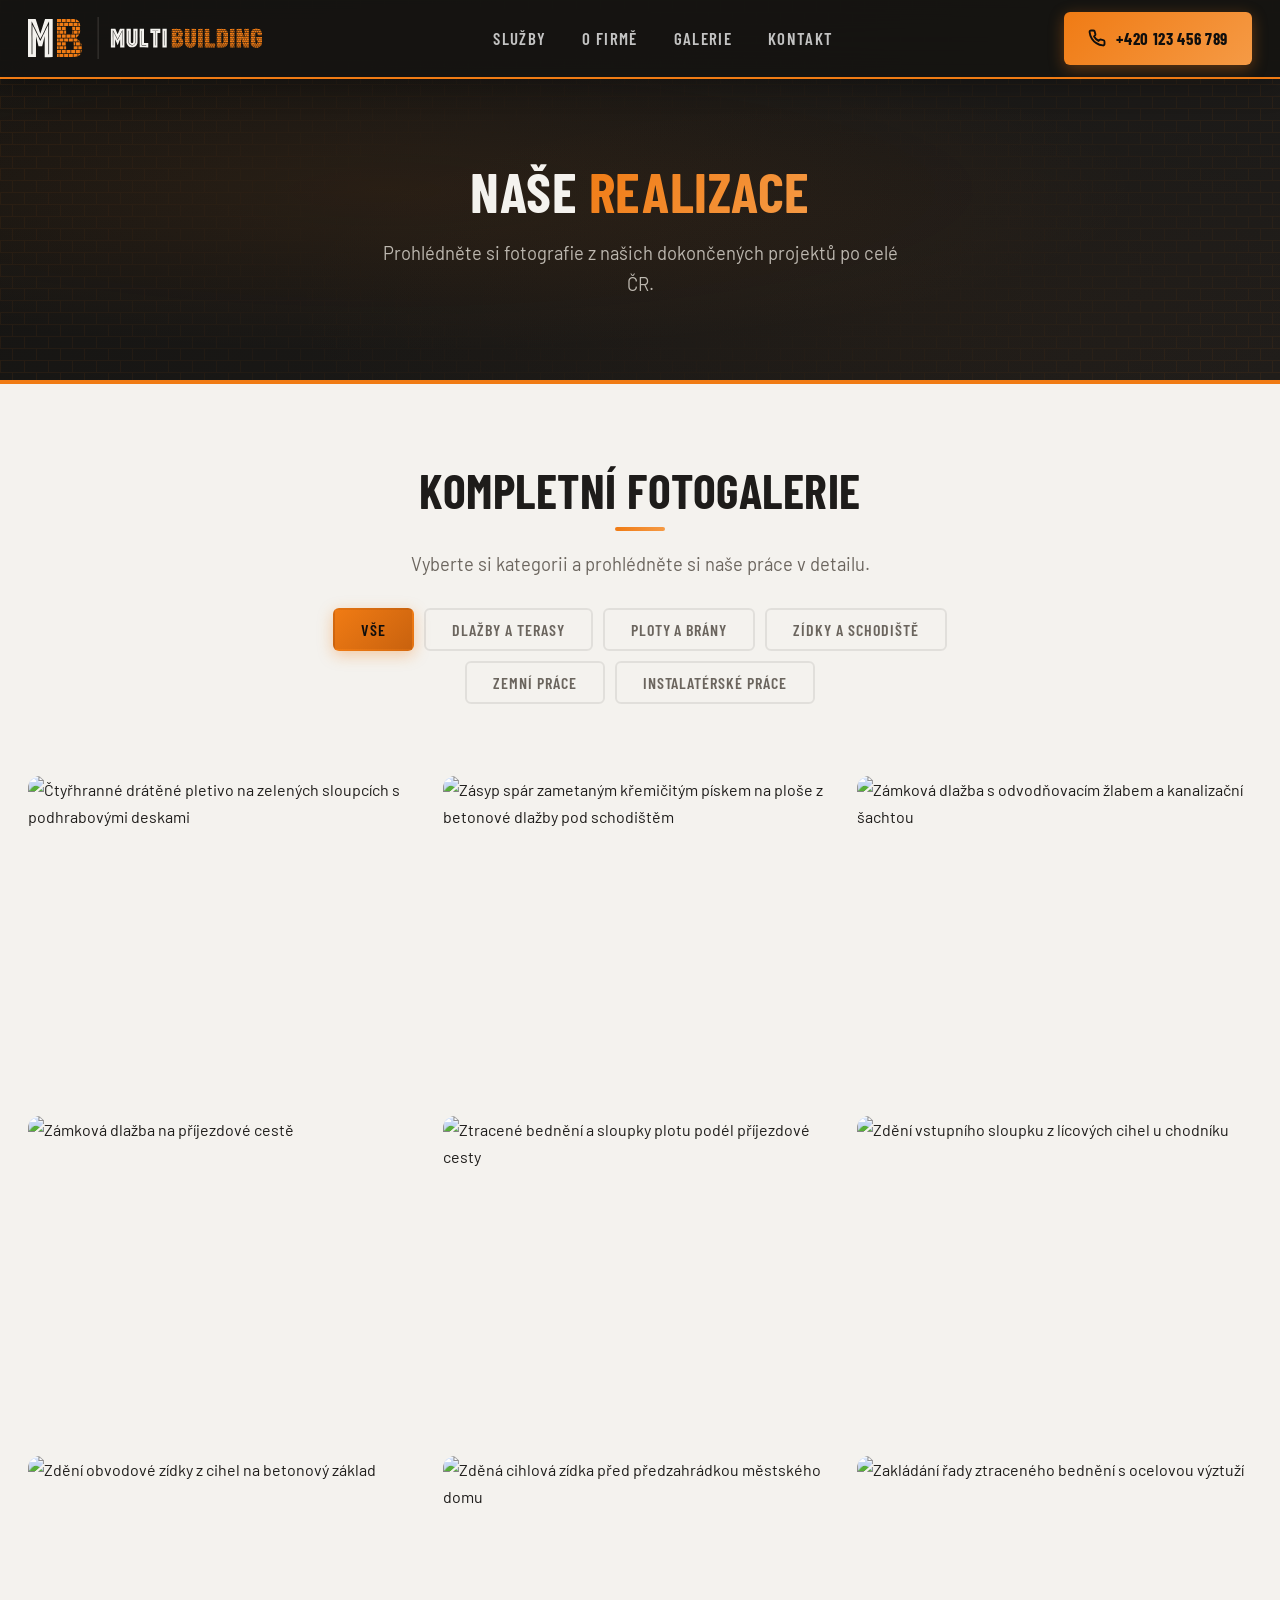
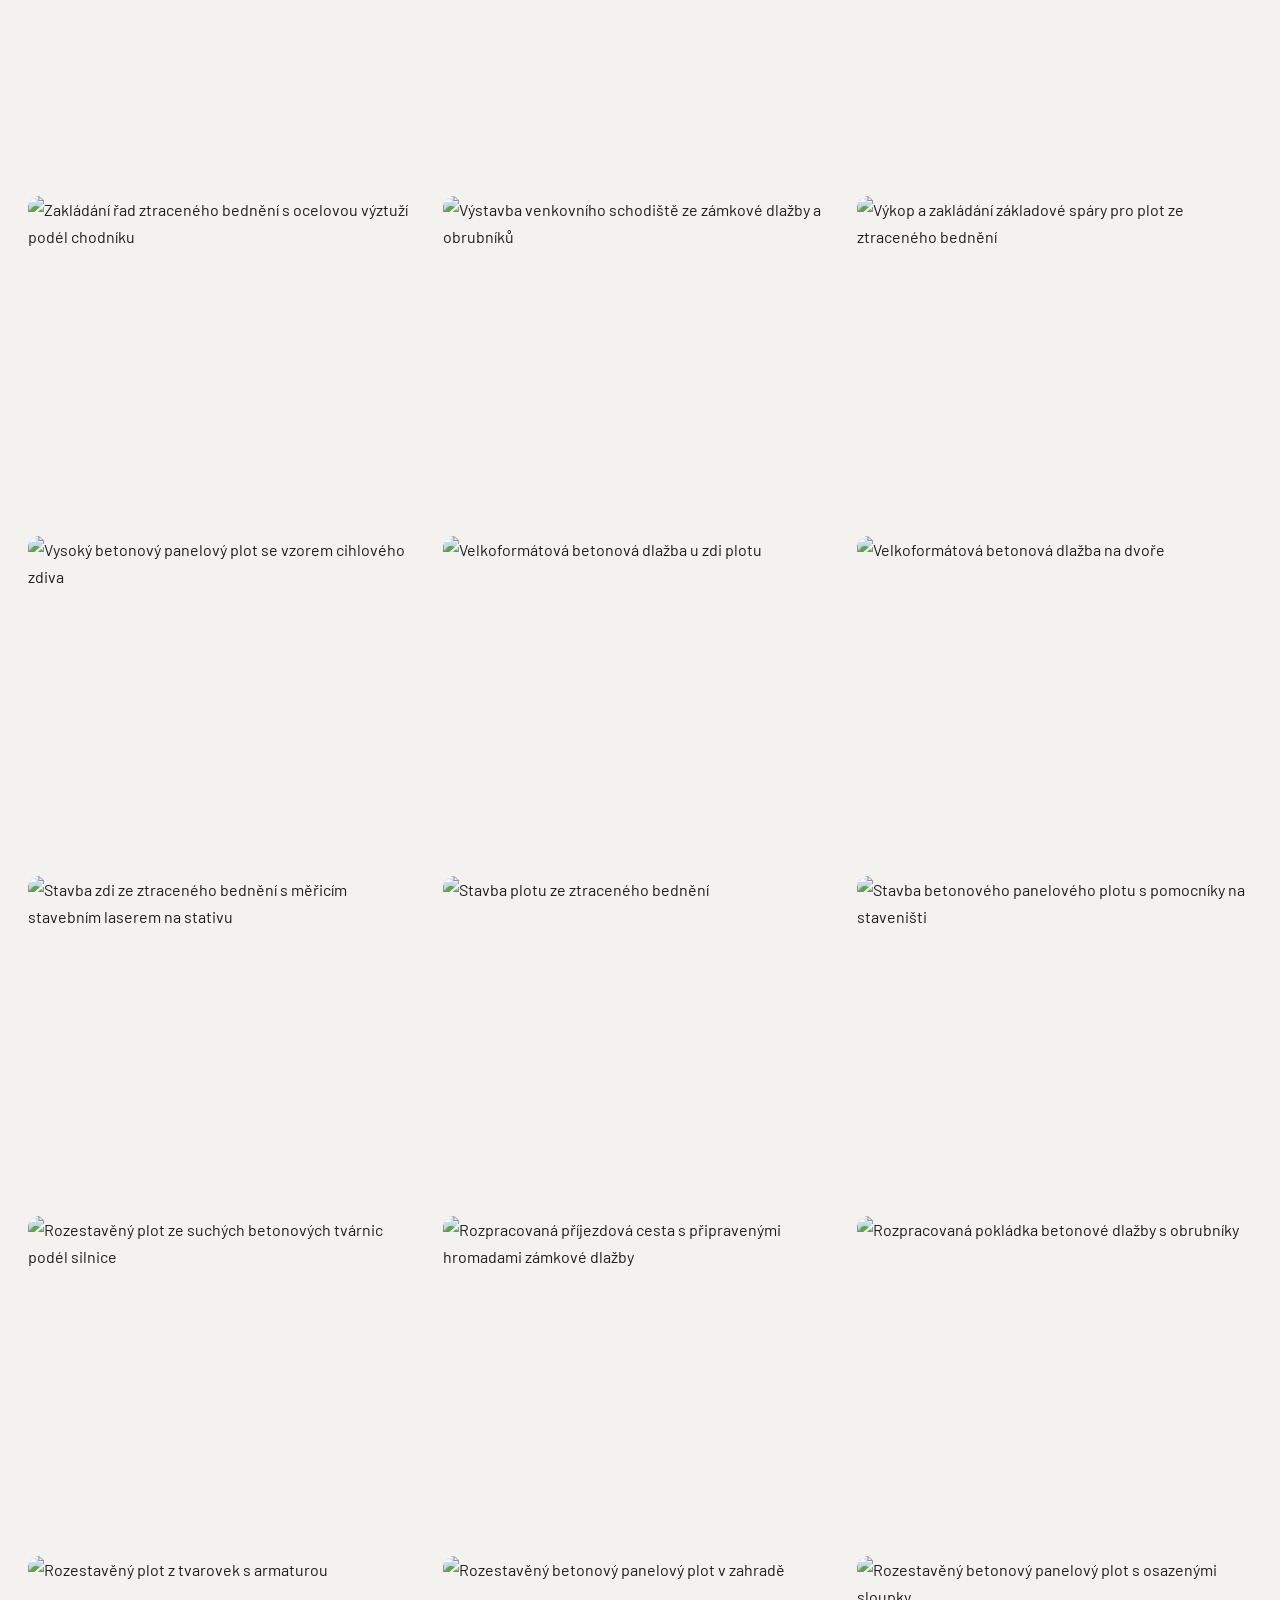
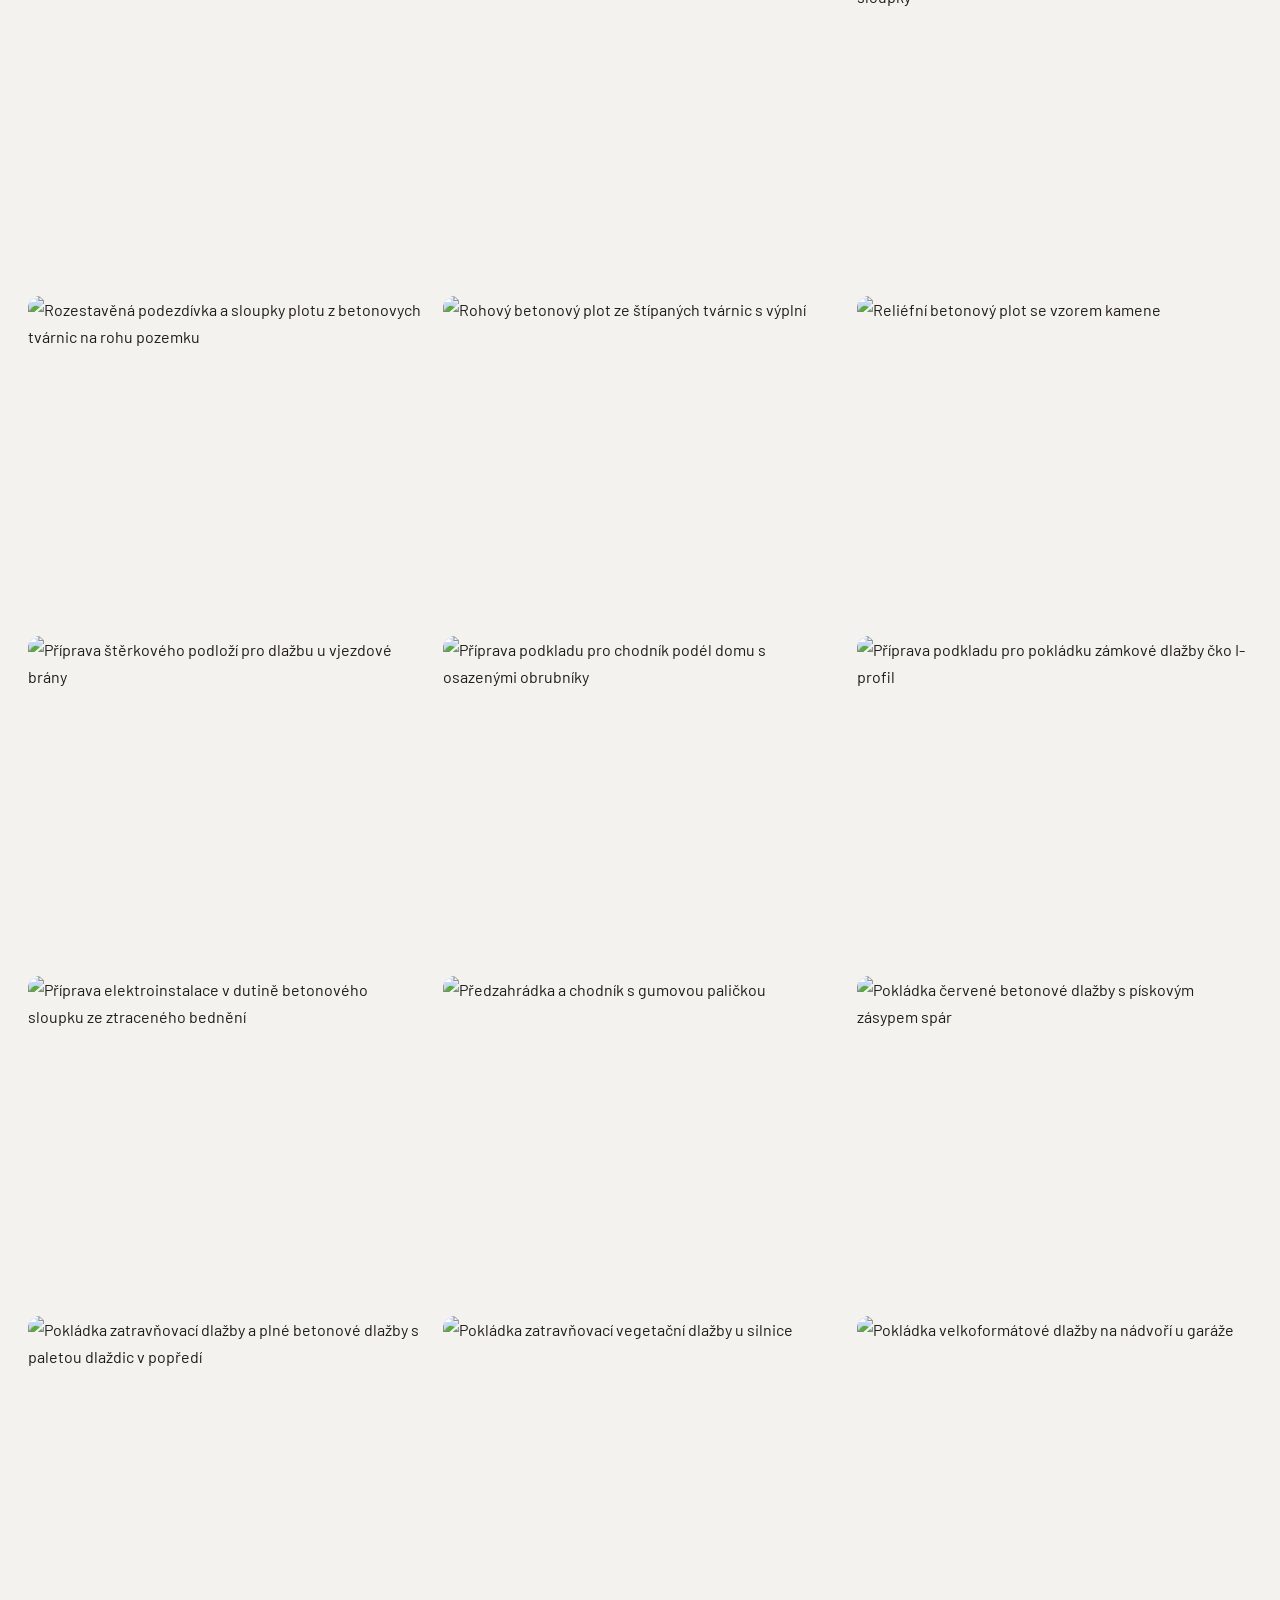
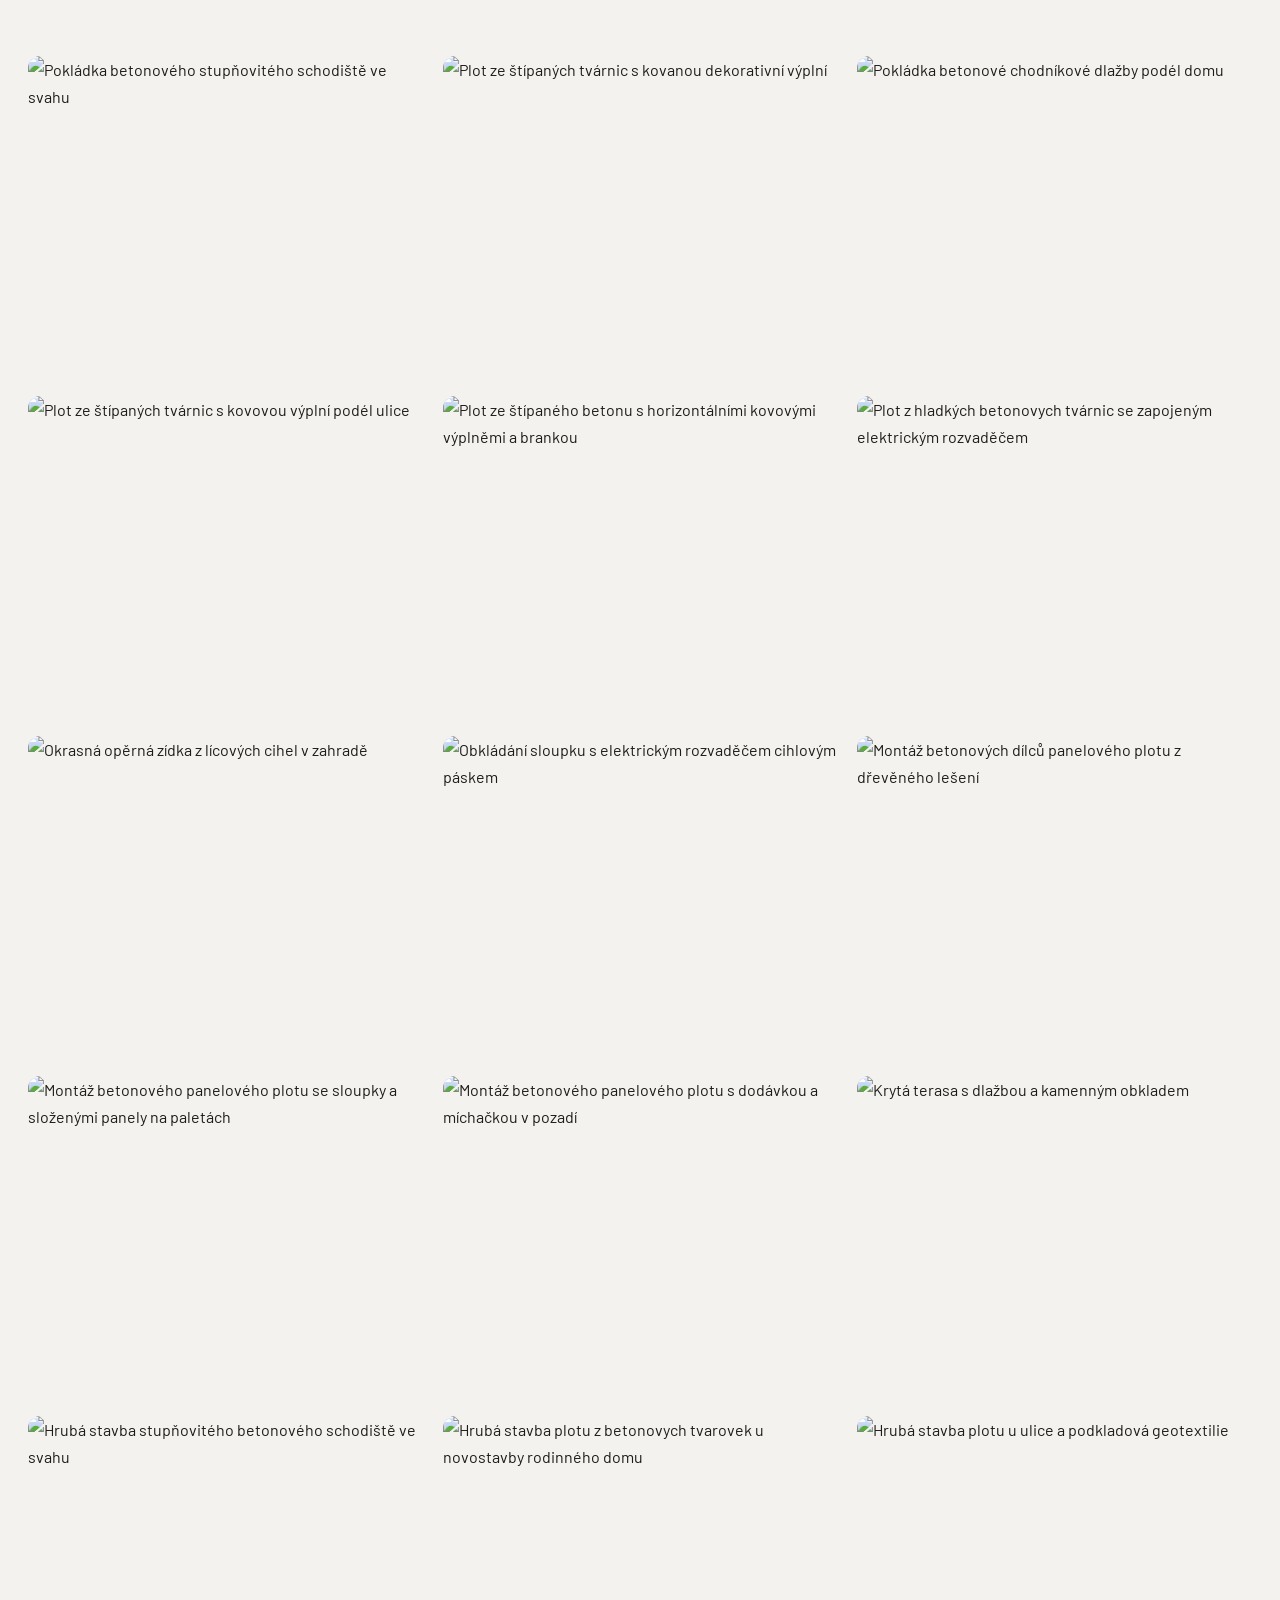
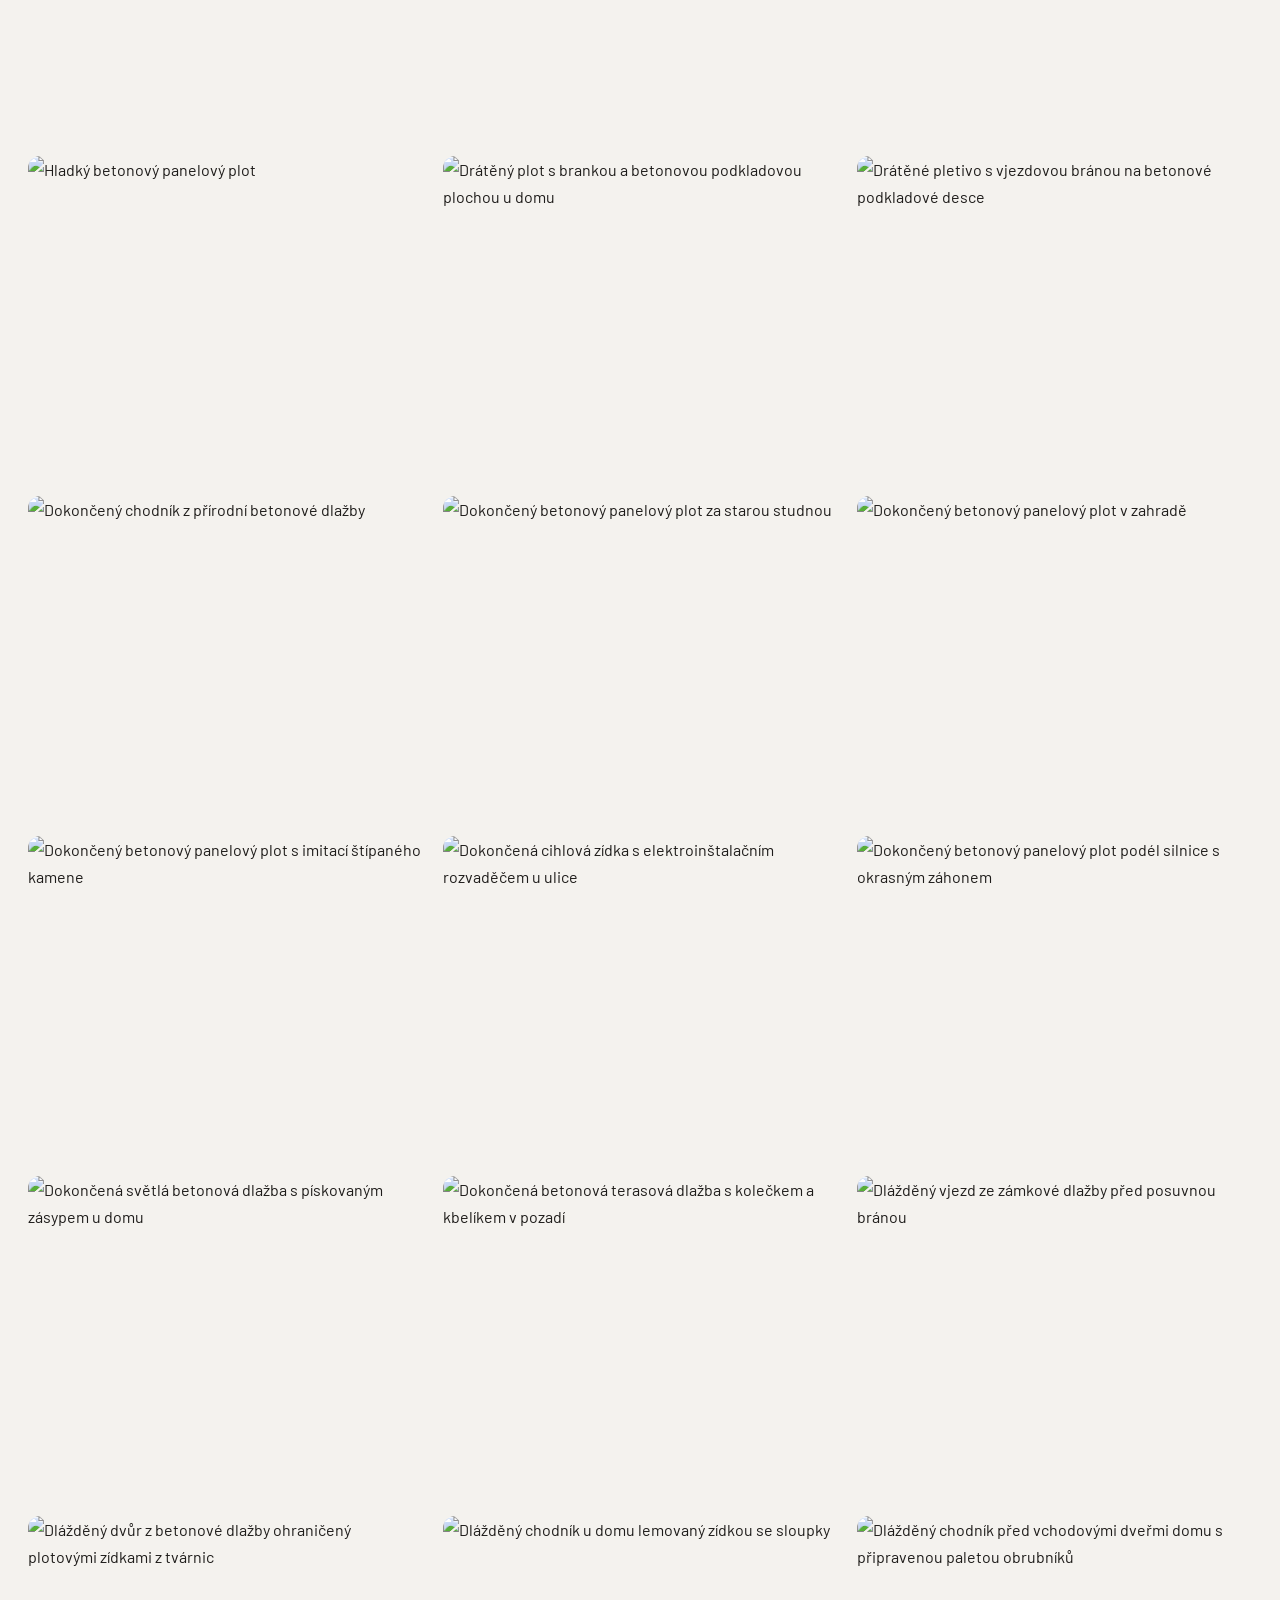
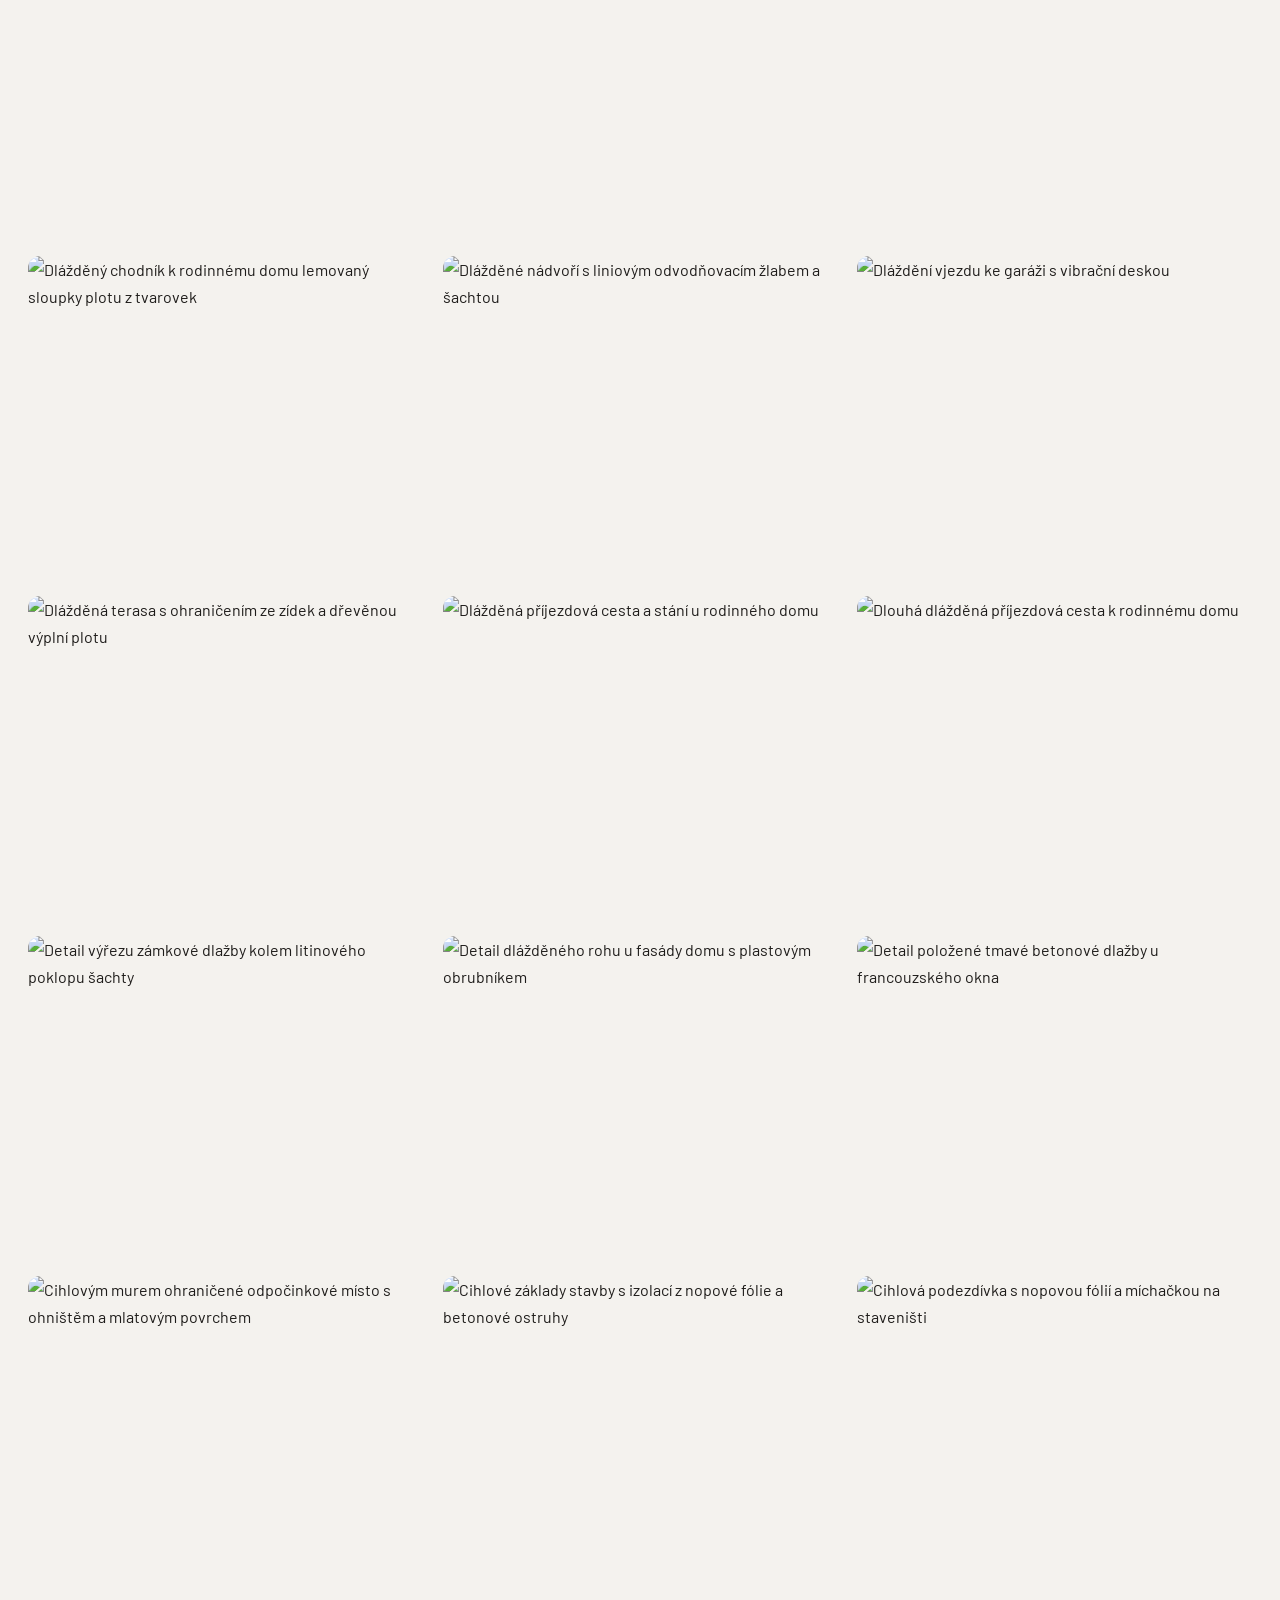
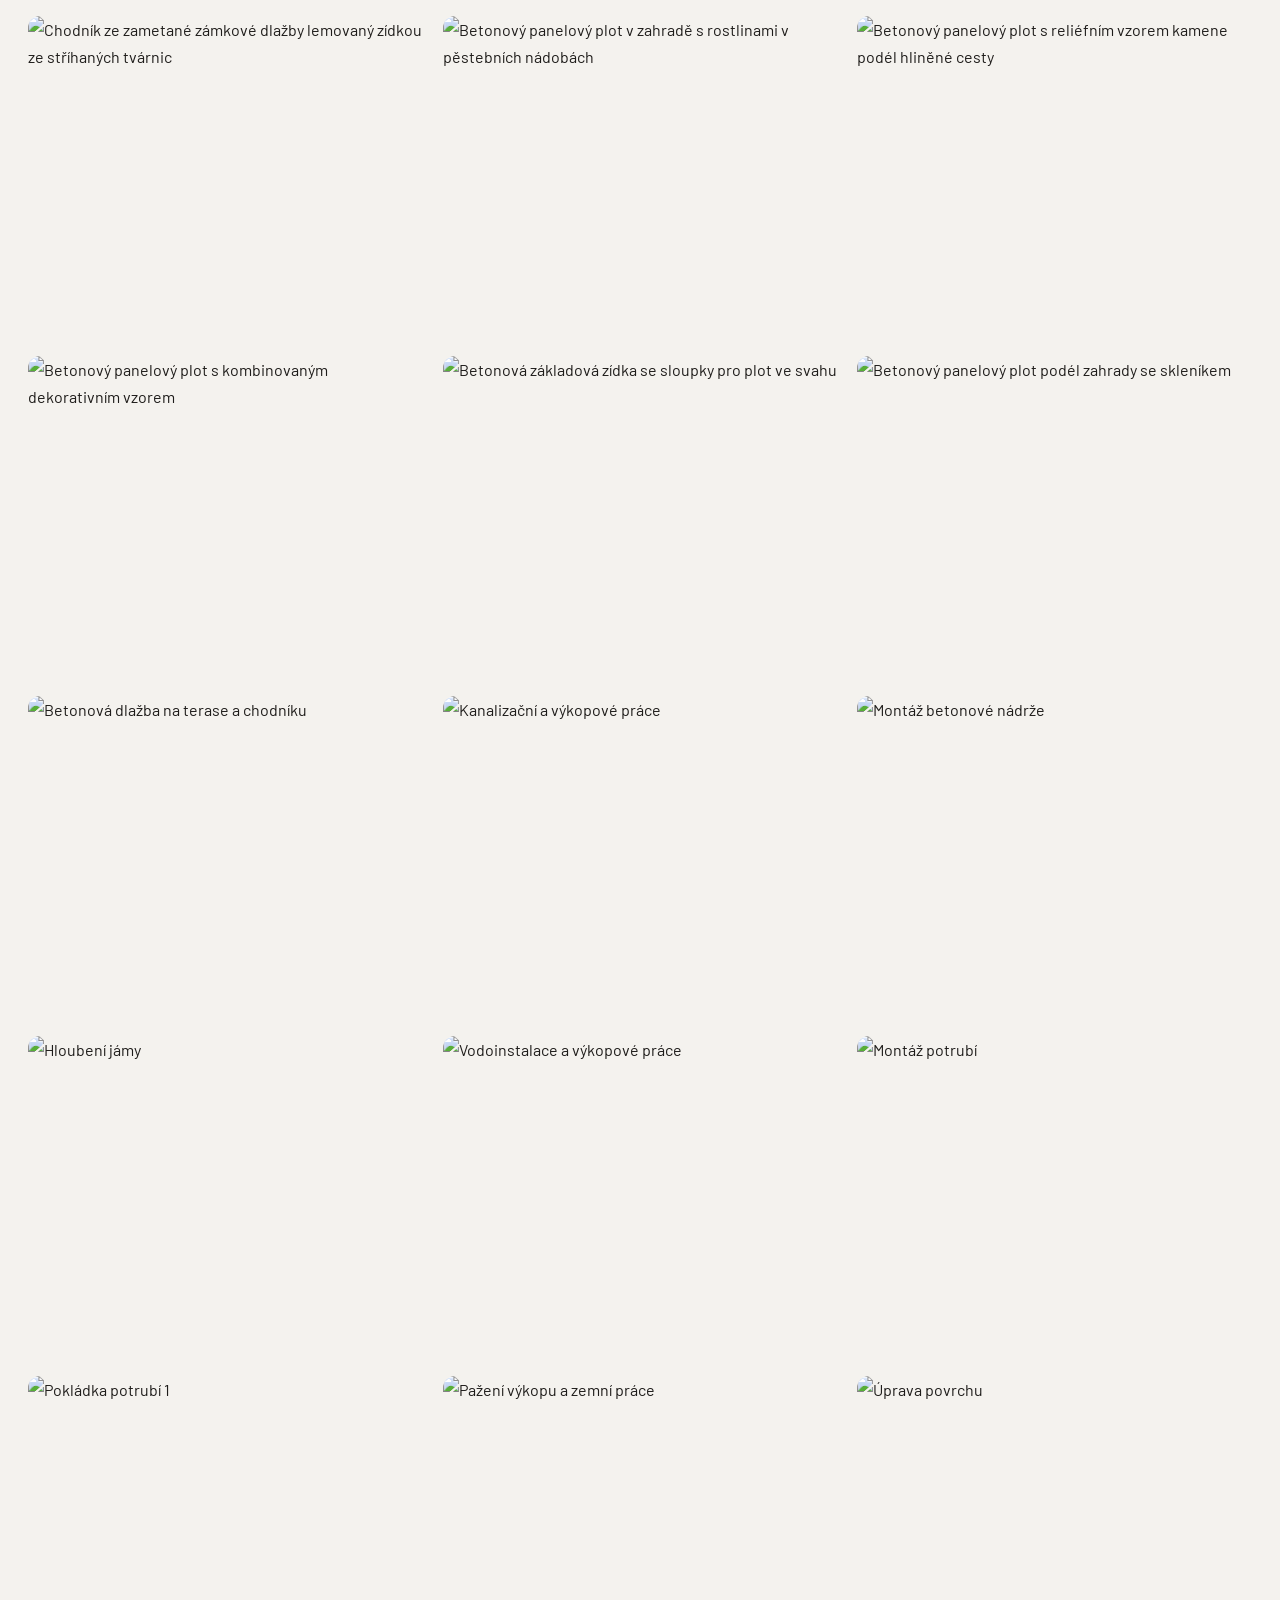
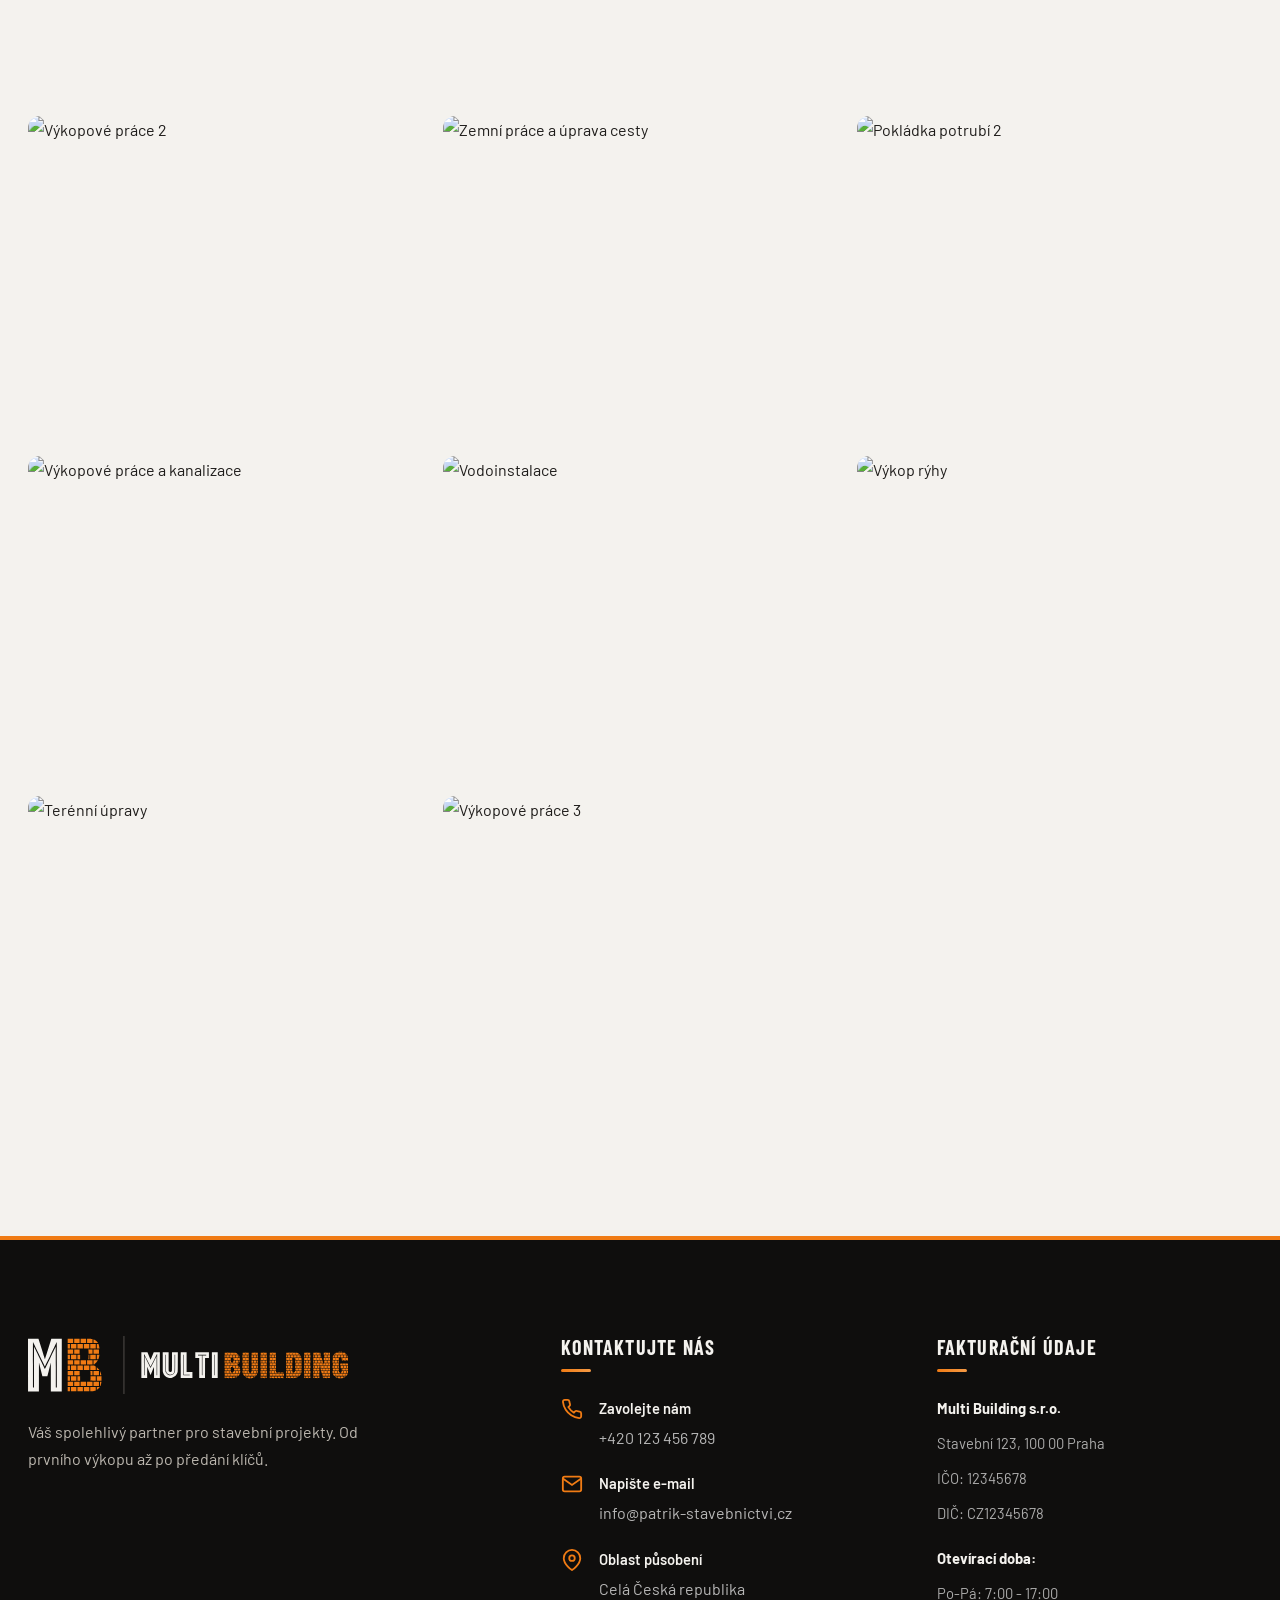
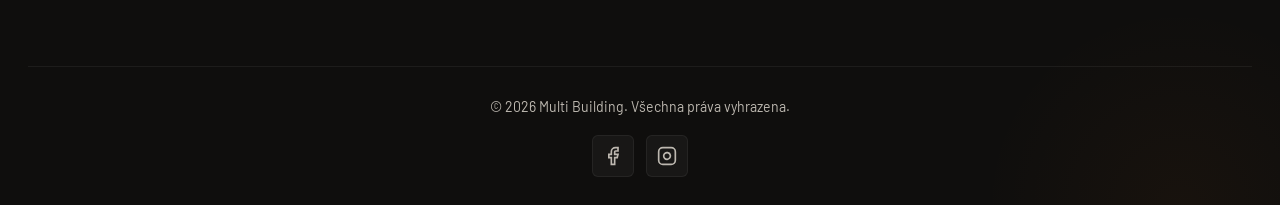
==== commit bbfb1935: "Přidány nové fotky a kategorie Instalatérské a Bourací práce - 16 nových fotek (zemní a instalatérsk" ====
--- a/fotogalerie.html
+++ b/fotogalerie.html
@@ -3,7 +3,7 @@
 <head>
     <meta charset="UTF-8">
     <meta name="viewport" content="width=device-width, initial-scale=1.0">
-    <meta name="description" content="Fotogalerie realizací - Multi Building. Prohlédněte si naše dokončené projekty: dlažby, ploty, zídky, schodiště a zemní práce.">
+    <meta name="description" content="Fotogalerie realizací - Multi Building. Prohlédněte si naše dokončené projekty: dlažby, ploty, zídky, schodiště, zemní a instalatérské práce.">
     <title>Fotogalerie | Multi Building</title>
     <meta name="theme-color" content="#151412">
     <!-- Favicon -->
@@ -68,6 +68,7 @@
                     <button class="filter-btn" data-filter="ploty">Ploty a brány</button>
                     <button class="filter-btn" data-filter="stavby">Zídky a schodiště</button>
                     <button class="filter-btn" data-filter="zemni">Zemní práce</button>
+                    <button class="filter-btn" data-filter="instalaterske">Instalatérské práce</button>
                 </div>
             </div>
             <div class="gallery-grid reveal revealed" id="gallery-grid">
@@ -235,13 +236,20 @@
             const name = id.toLowerCase();
             const cats = [];
 
+            // Instalatérské práce (vodoinstalace, potrubí, kanalizace, nádrže).
+            // Kanalizační šachta v dlažbě zůstává dlažbou, ne instalatérskou prací.
+            const instal = name.includes('vodoinstal') || name.includes('instalatér') || name.includes('instalater') ||
+                name.includes('potrub') || name.includes('nádrž') || name.includes('nadrz') ||
+                name.includes('přípojk') || name.includes('pripojk') ||
+                (name.includes('kanaliz') && !name.includes('šacht') && !name.includes('sacht'));
+
             // Dlažby a terasy
             if (name.includes('dlažb') || name.includes('dlazb') || name.includes('dláždě') || name.includes('dlážděn') ||
                 name.includes('chodník') || name.includes('chodnik') || name.includes('terasa') || name.includes('teras') ||
                 name.includes('vjezd') || name.includes('příjezdov') || name.includes('prijezdov') ||
                 name.includes('nádvoří') || name.includes('nadvor') || name.includes('dvůr') || name.includes('dvur') ||
                 name.includes('předzahrádka') || name.includes('predzahrad') ||
-                name.includes('pokládka') || name.includes('pokladka') || name.includes('velkoformátov') ||
+                ((name.includes('pokládka') || name.includes('pokladka')) && !instal) || name.includes('velkoformátov') ||
                 name.includes('zásyp_spár') || name.includes('zasypsp')) {
                 cats.push('dlazba');
             }
@@ -251,7 +259,7 @@
                 name.includes('sloupk') || name.includes('panelový') || name.includes('panelovy') ||
                 name.includes('ztracen') || name.includes('drátěn') || name.includes('draten') ||
                 name.includes('čtyřhrann') || name.includes('ctyrhrann') || name.includes('podhrabov') ||
-                name.includes('montáž') || name.includes('montaz') || name.includes('stavba_plotu') ||
+                ((name.includes('montáž') || name.includes('montaz')) && !instal) || name.includes('stavba_plotu') ||
                 name.includes('stavba_zdi') || name.includes('stavba_betonov') ||
                 name.includes('reliéf') || name.includes('relief') || name.includes('hladký') ||
                 name.includes('rozestavěn') || name.includes('rozestaven') ||
@@ -278,12 +286,22 @@
 
             // Zemní práce
             if (name.includes('výkop') || name.includes('vykop') ||
+                name.includes('zemní') || name.includes('zemni') ||
+                name.includes('hloubení') || name.includes('hloubeni') || name.includes('jáma') || name.includes('jámy') ||
+                name.includes('rýh') || name.includes('ryh') || name.includes('pažení') || name.includes('pazeni') ||
+                name.includes('terénní') || name.includes('terenni') ||
+                name.includes('úprava_povrchu') || name.includes('uprava_povrchu') ||
                 name.includes('základové_spáry') || name.includes('zakladove_spary') ||
                 name.includes('odvodňovac') || name.includes('odvodnova') ||
                 name.includes('kanalizač') || name.includes('kanalizac') ||
                 name.includes('šacht') || name.includes('sacht') ||
                 name.includes('žlab') || name.includes('zlab')) {
                 cats.push('zemni');
+            }
+
+            // Instalatérské práce
+            if (instal) {
+                cats.push('instalaterske');
             }
 
             // Pokud nebyla přiřazena žádná kategorie, přiřadíme "ostatni"
--- a/styles.css
+++ b/styles.css
@@ -661,7 +661,7 @@
    ============================================= */
 .services-grid {
     display: grid;
-    grid-template-columns: repeat(4, 1fr);
+    grid-template-columns: repeat(3, 1fr);
     gap: 28px;
 }
 
@@ -1502,6 +1502,8 @@
 .reveal-stagger.revealed > *:nth-child(2) { transition-delay: 0.1s; }
 .reveal-stagger.revealed > *:nth-child(3) { transition-delay: 0.2s; }
 .reveal-stagger.revealed > *:nth-child(4) { transition-delay: 0.3s; }
+.reveal-stagger.revealed > *:nth-child(5) { transition-delay: 0.4s; }
+.reveal-stagger.revealed > *:nth-child(6) { transition-delay: 0.5s; }
 
 .reveal-stagger.revealed > * {
     opacity: 1;
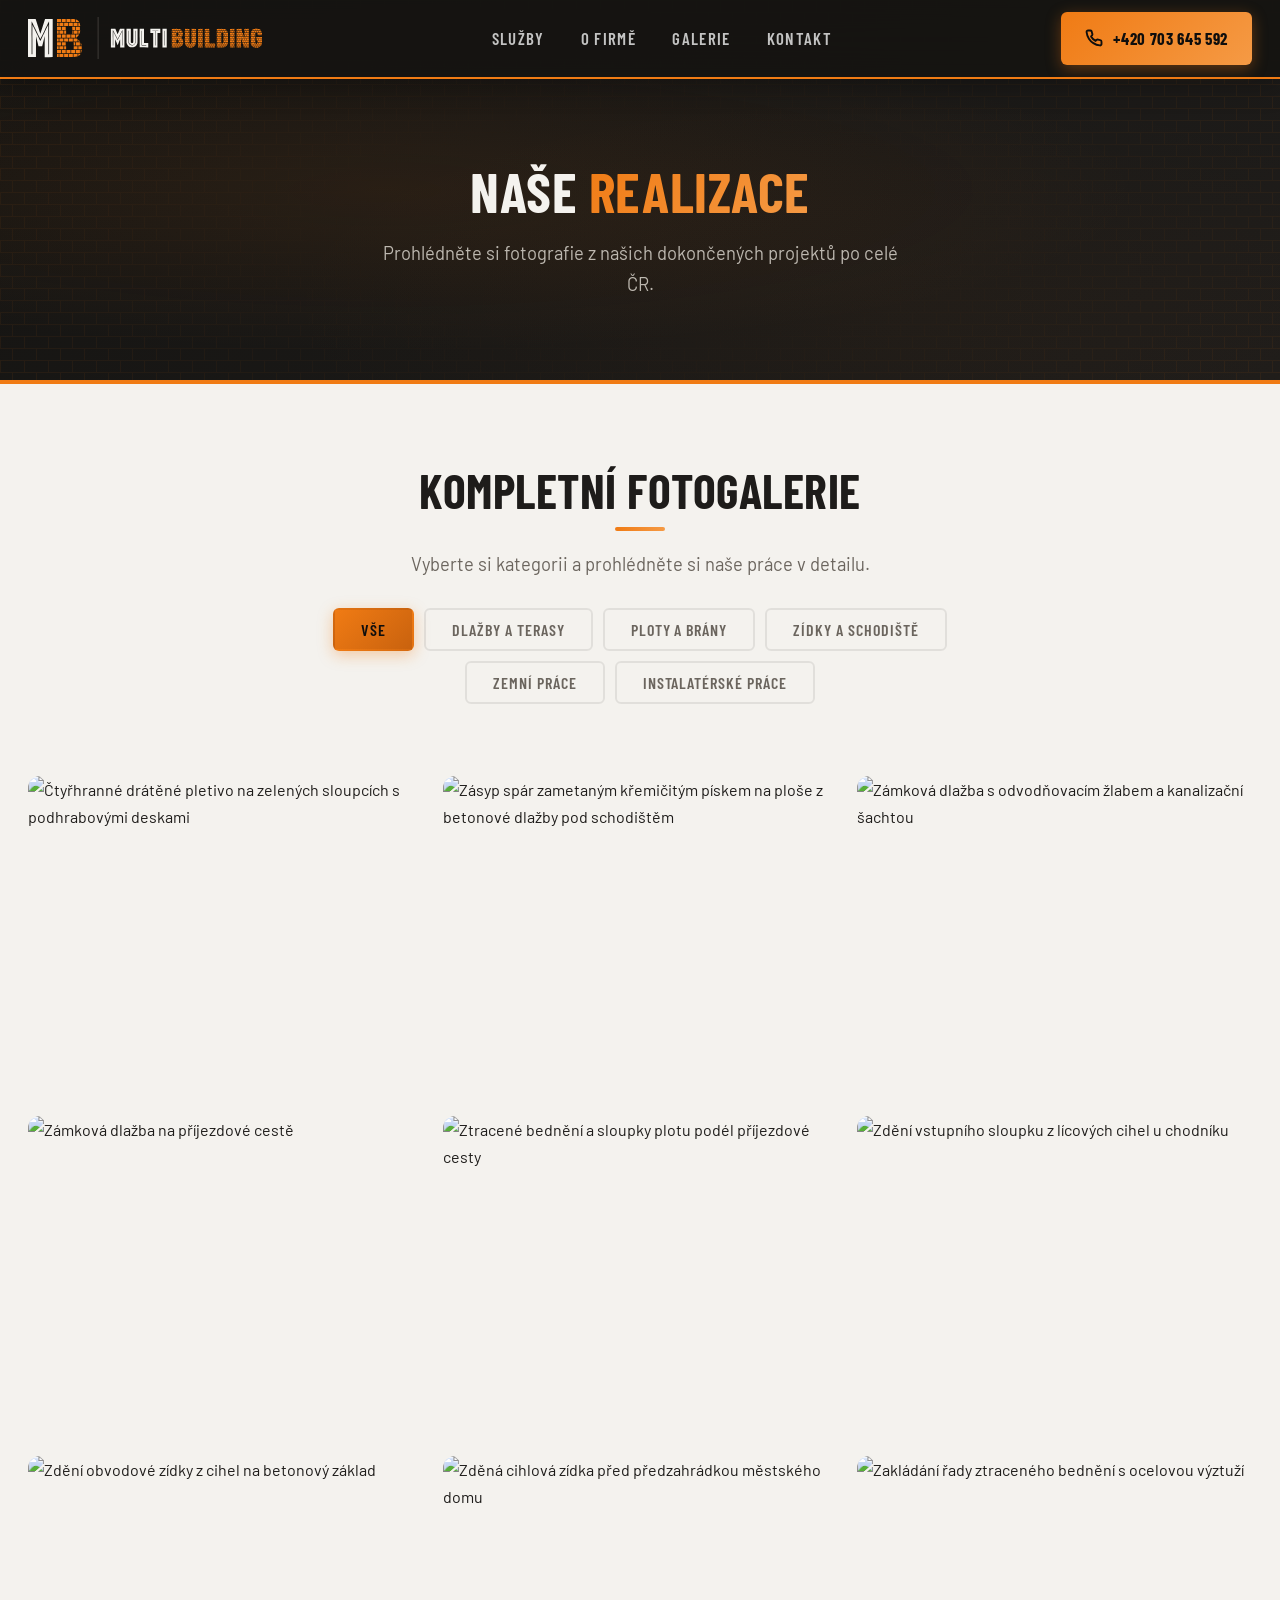
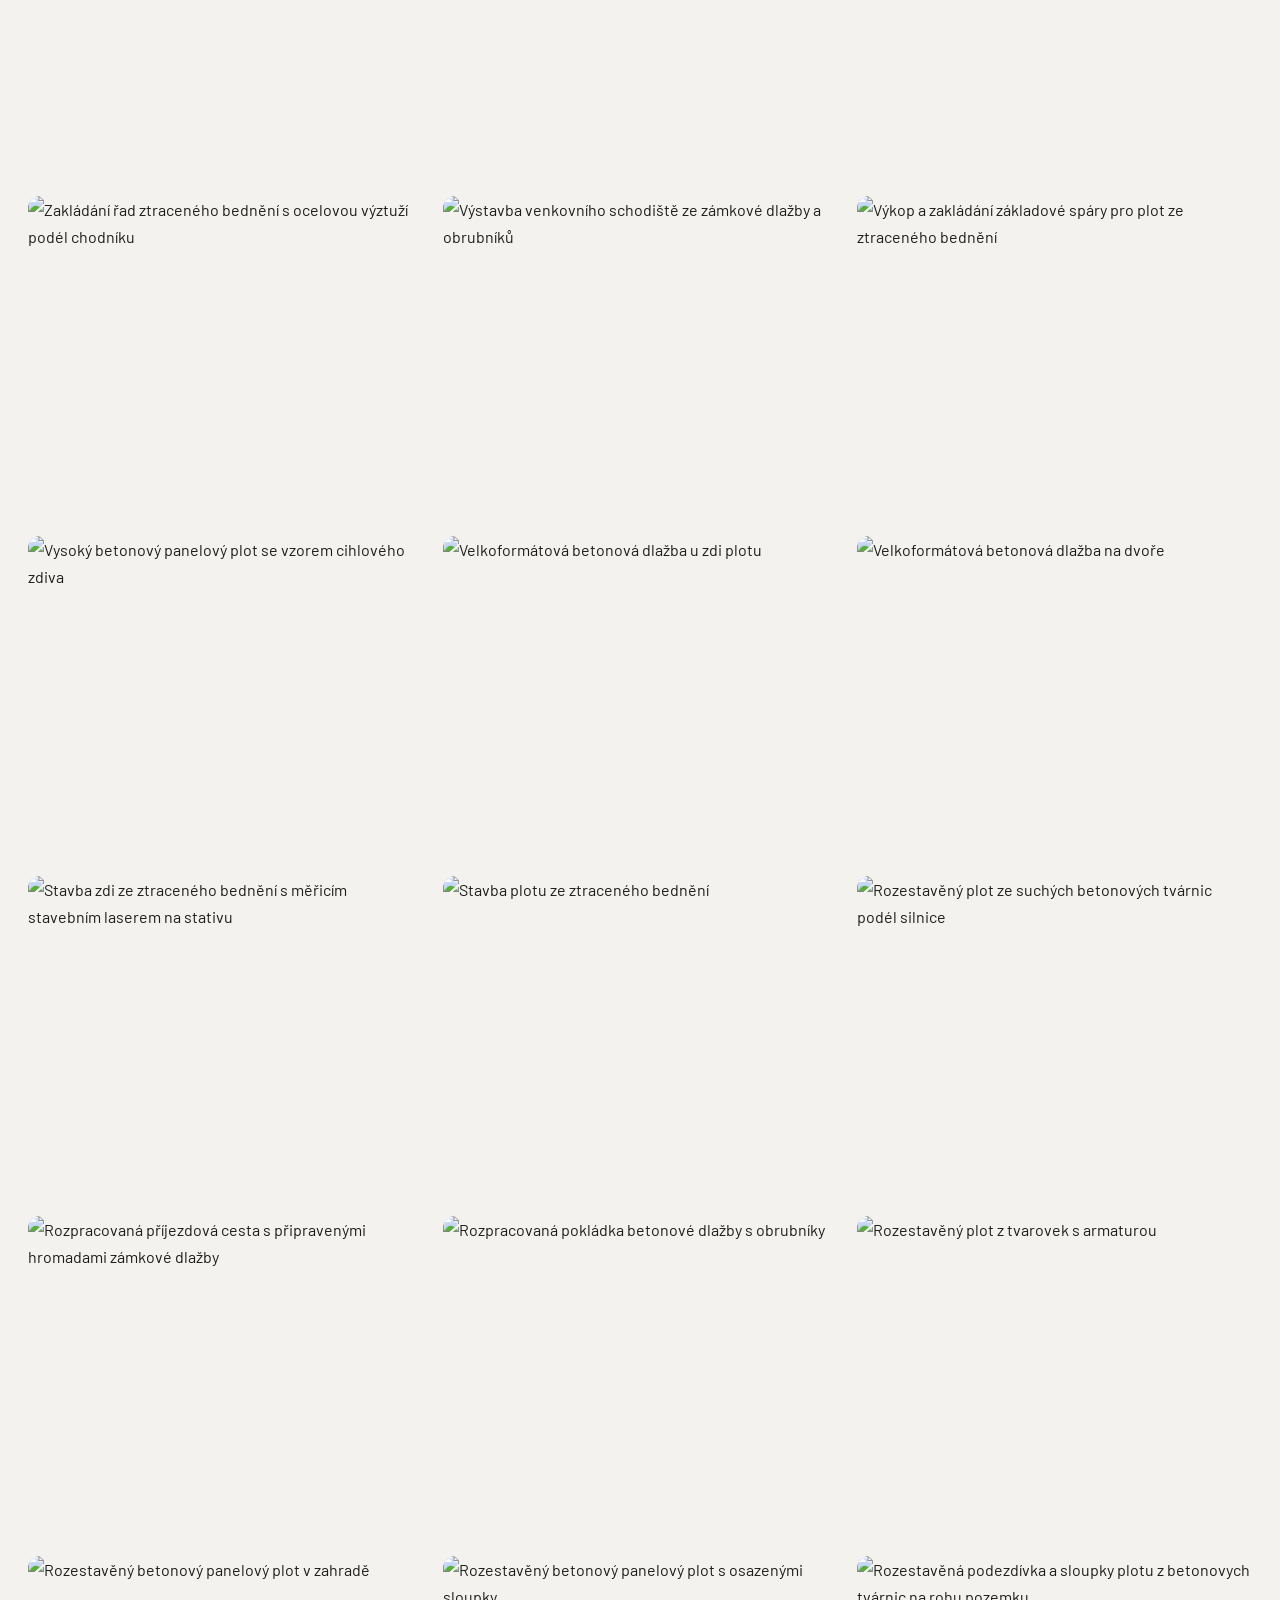
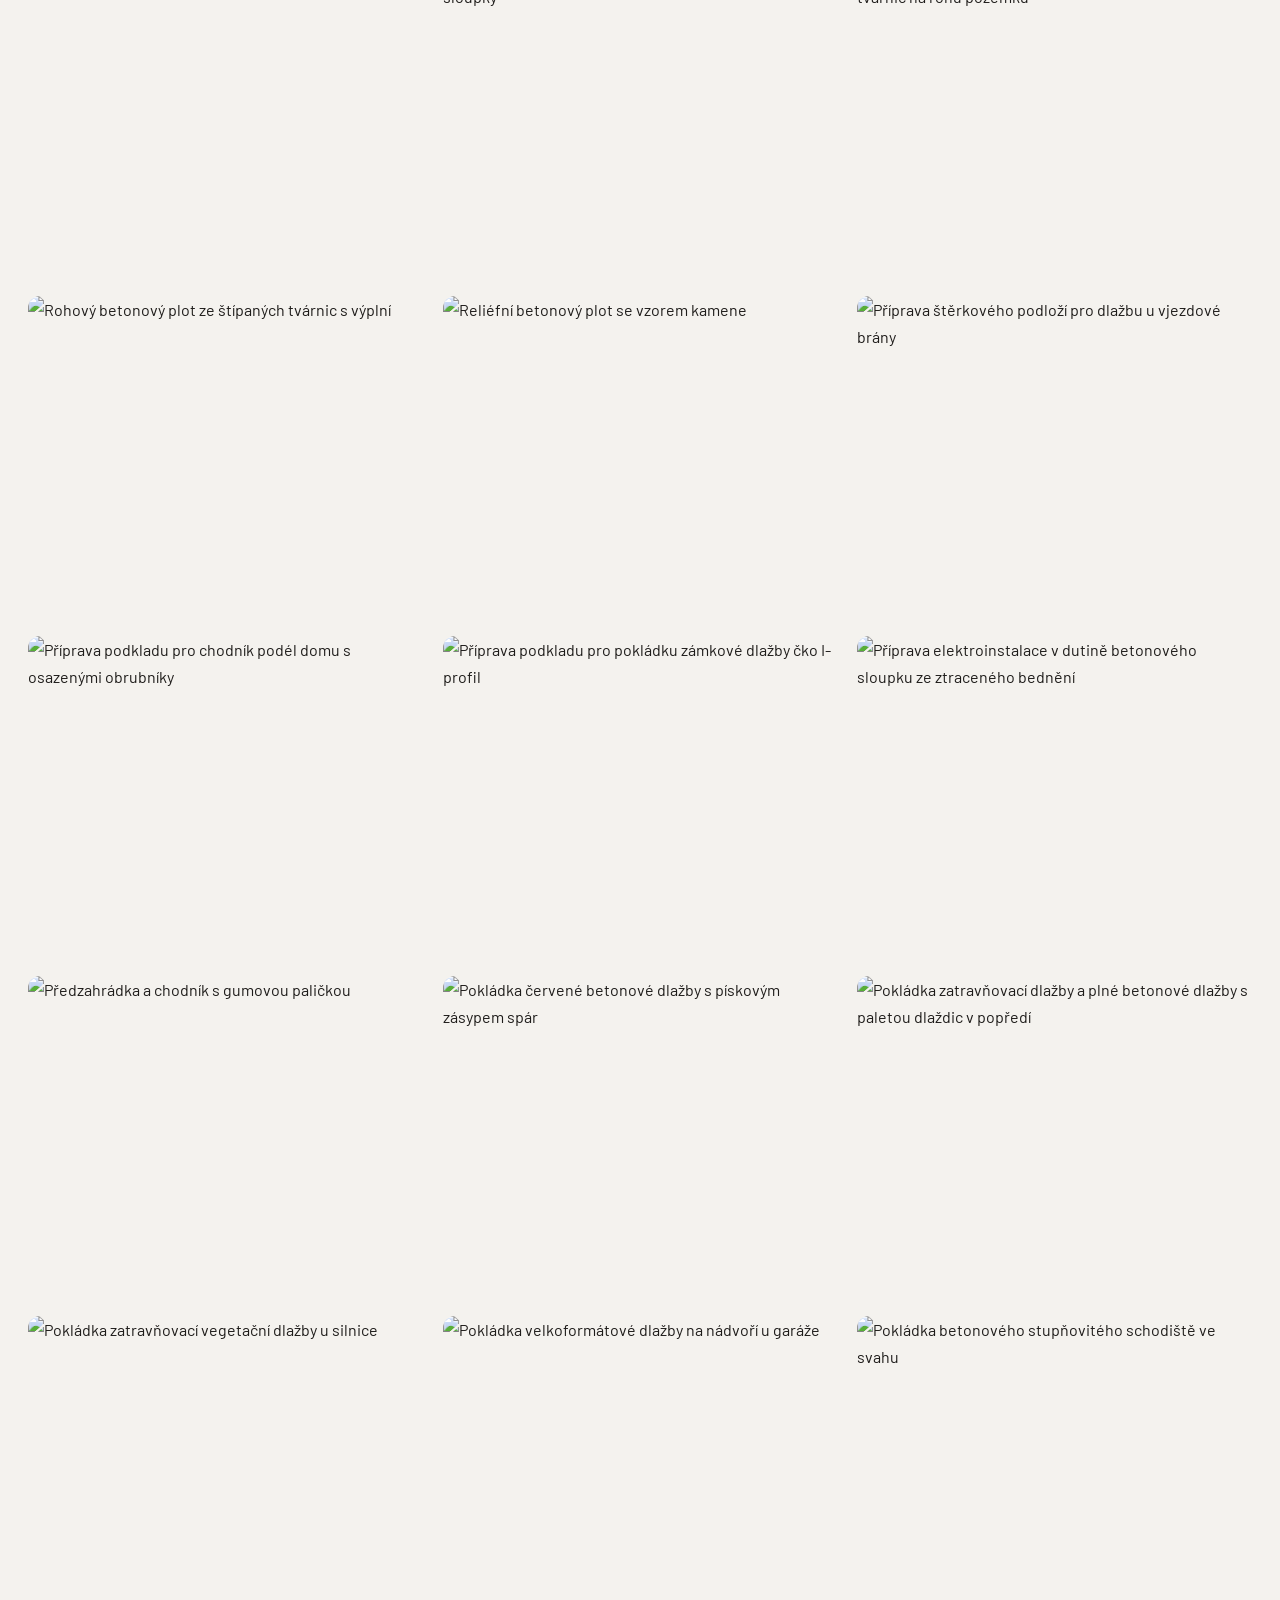
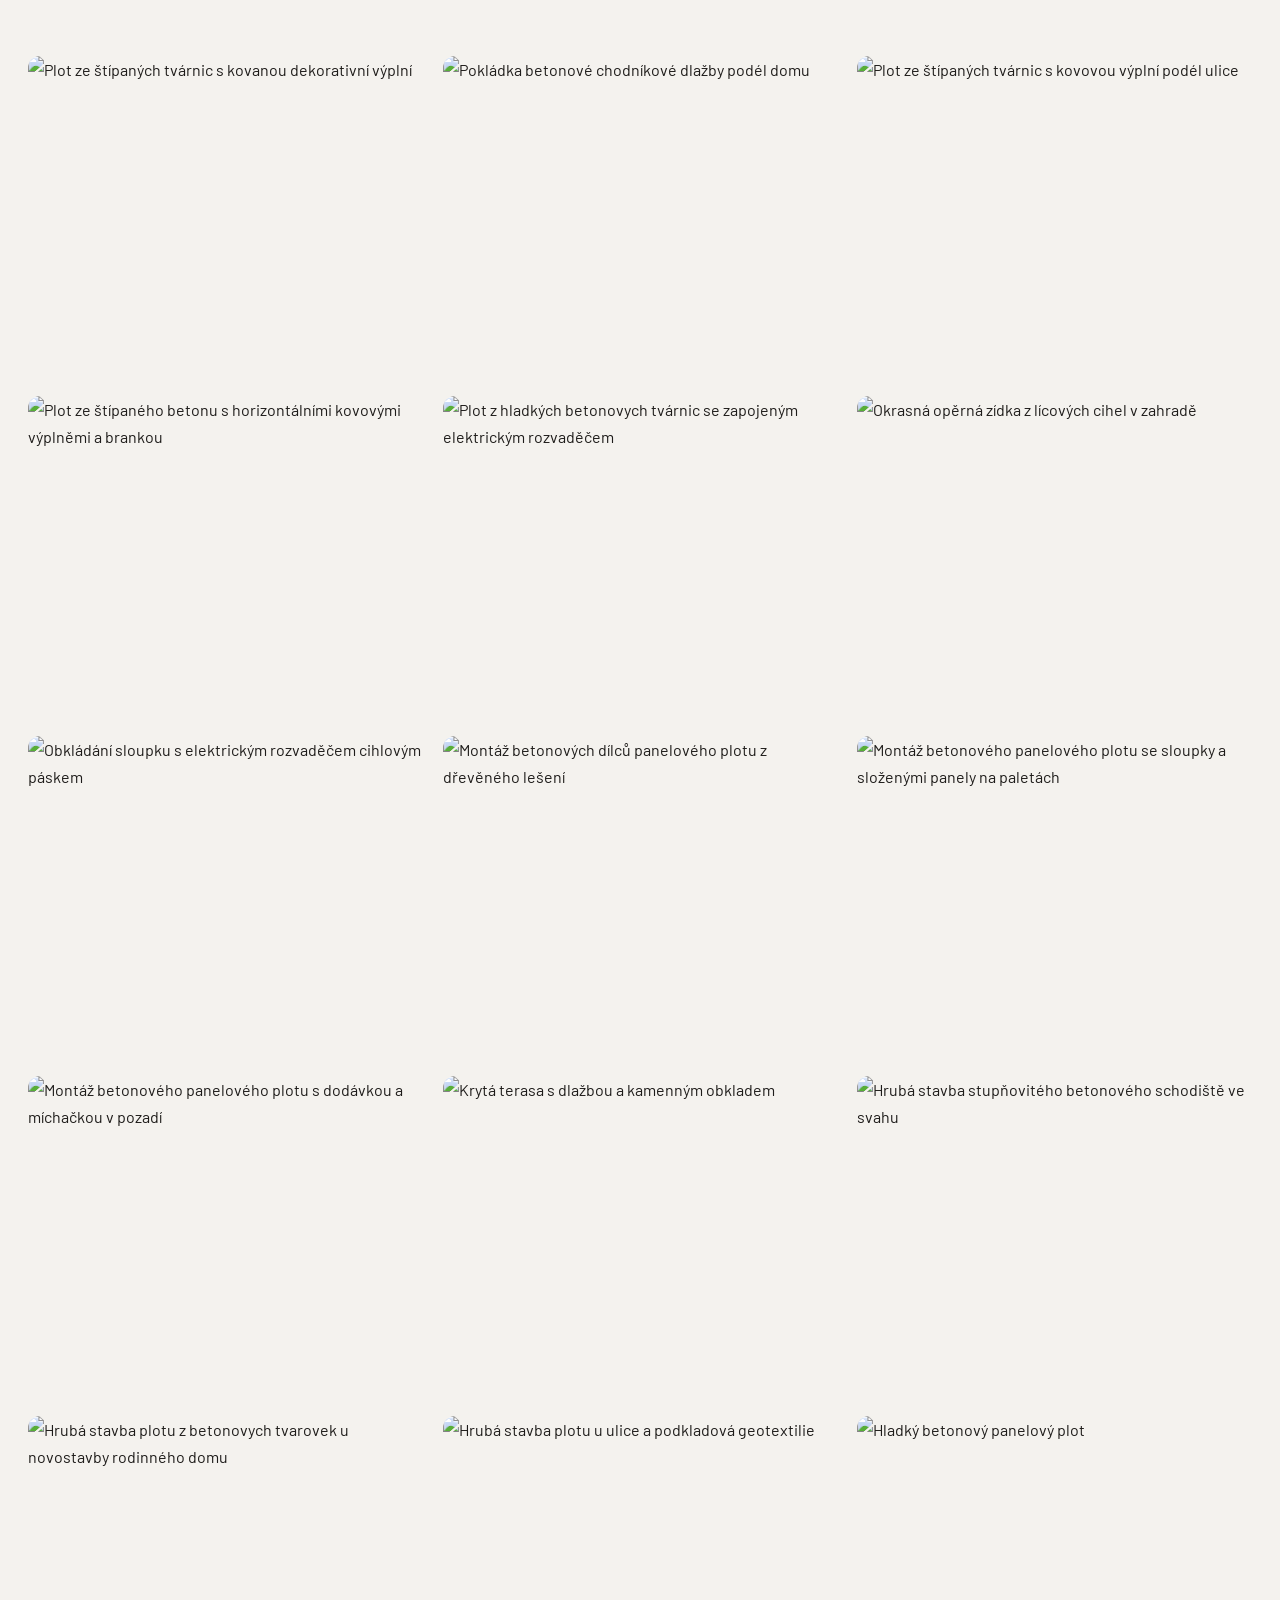
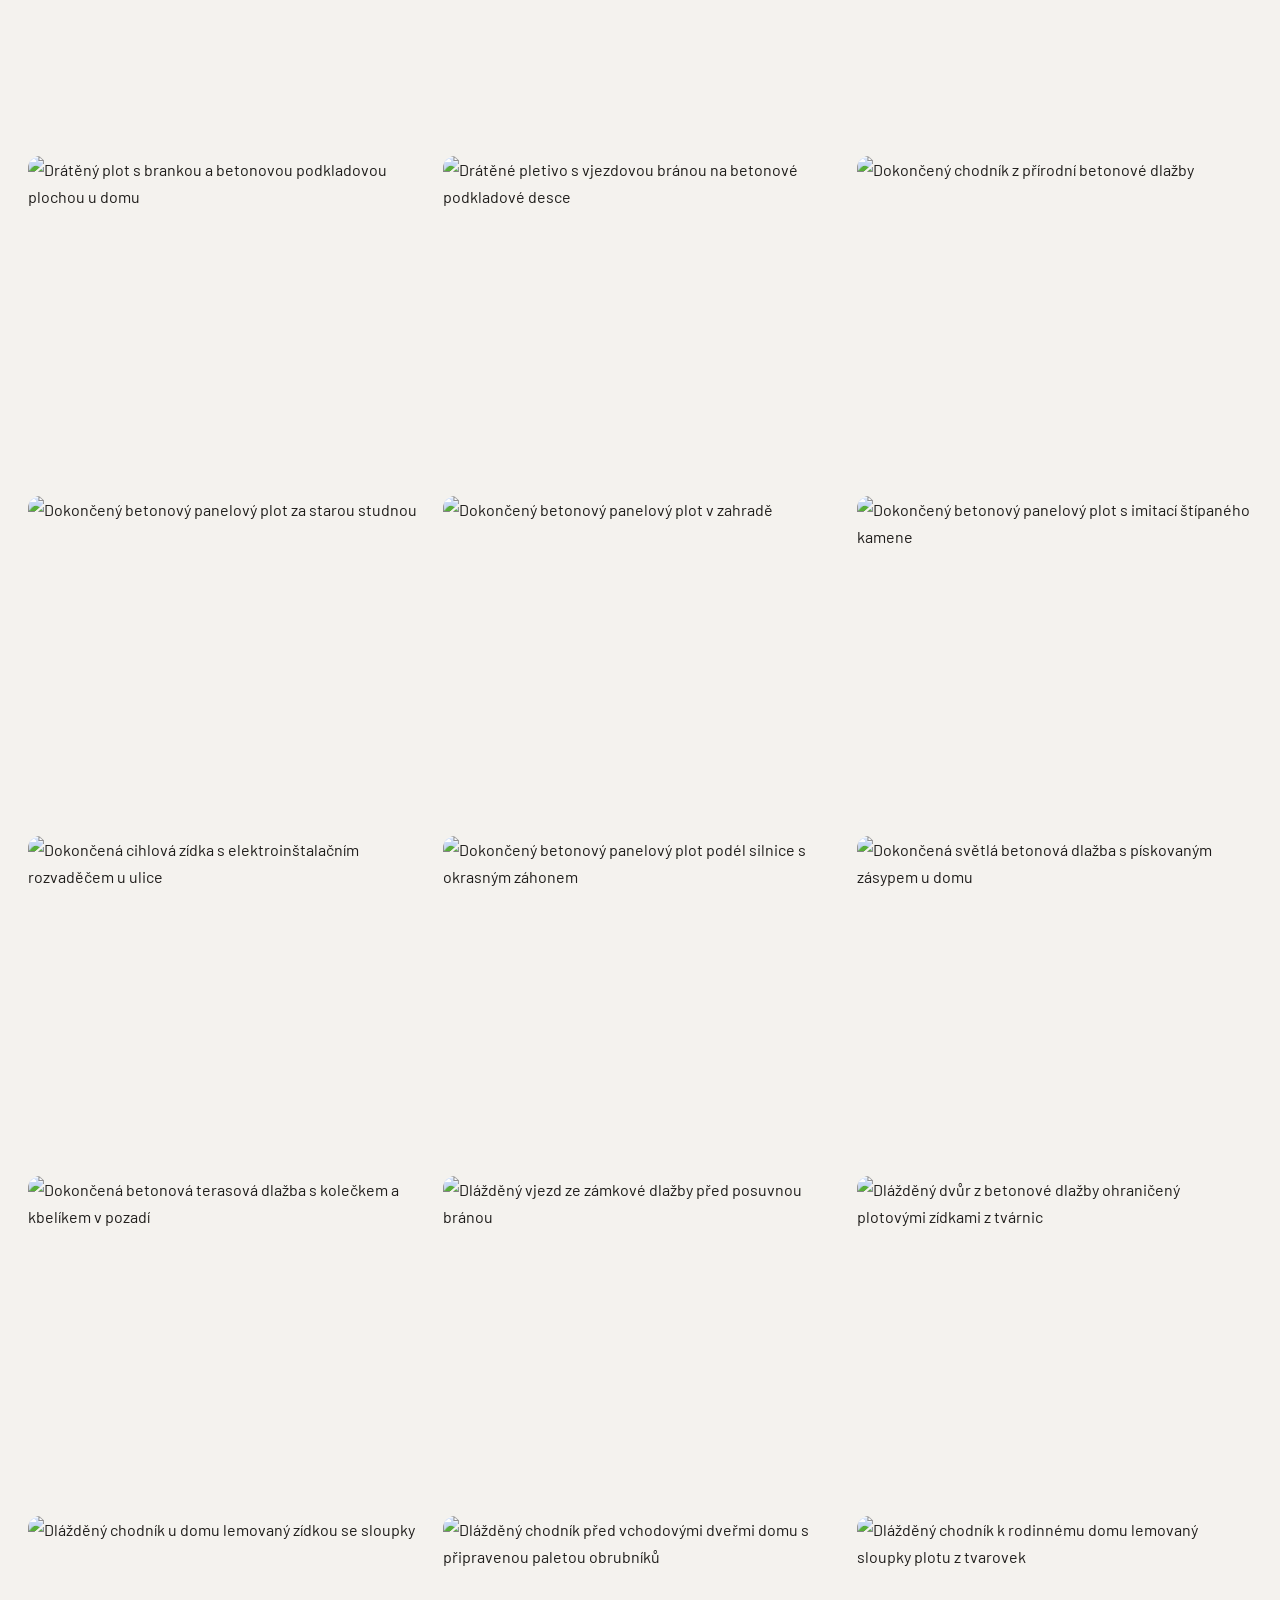
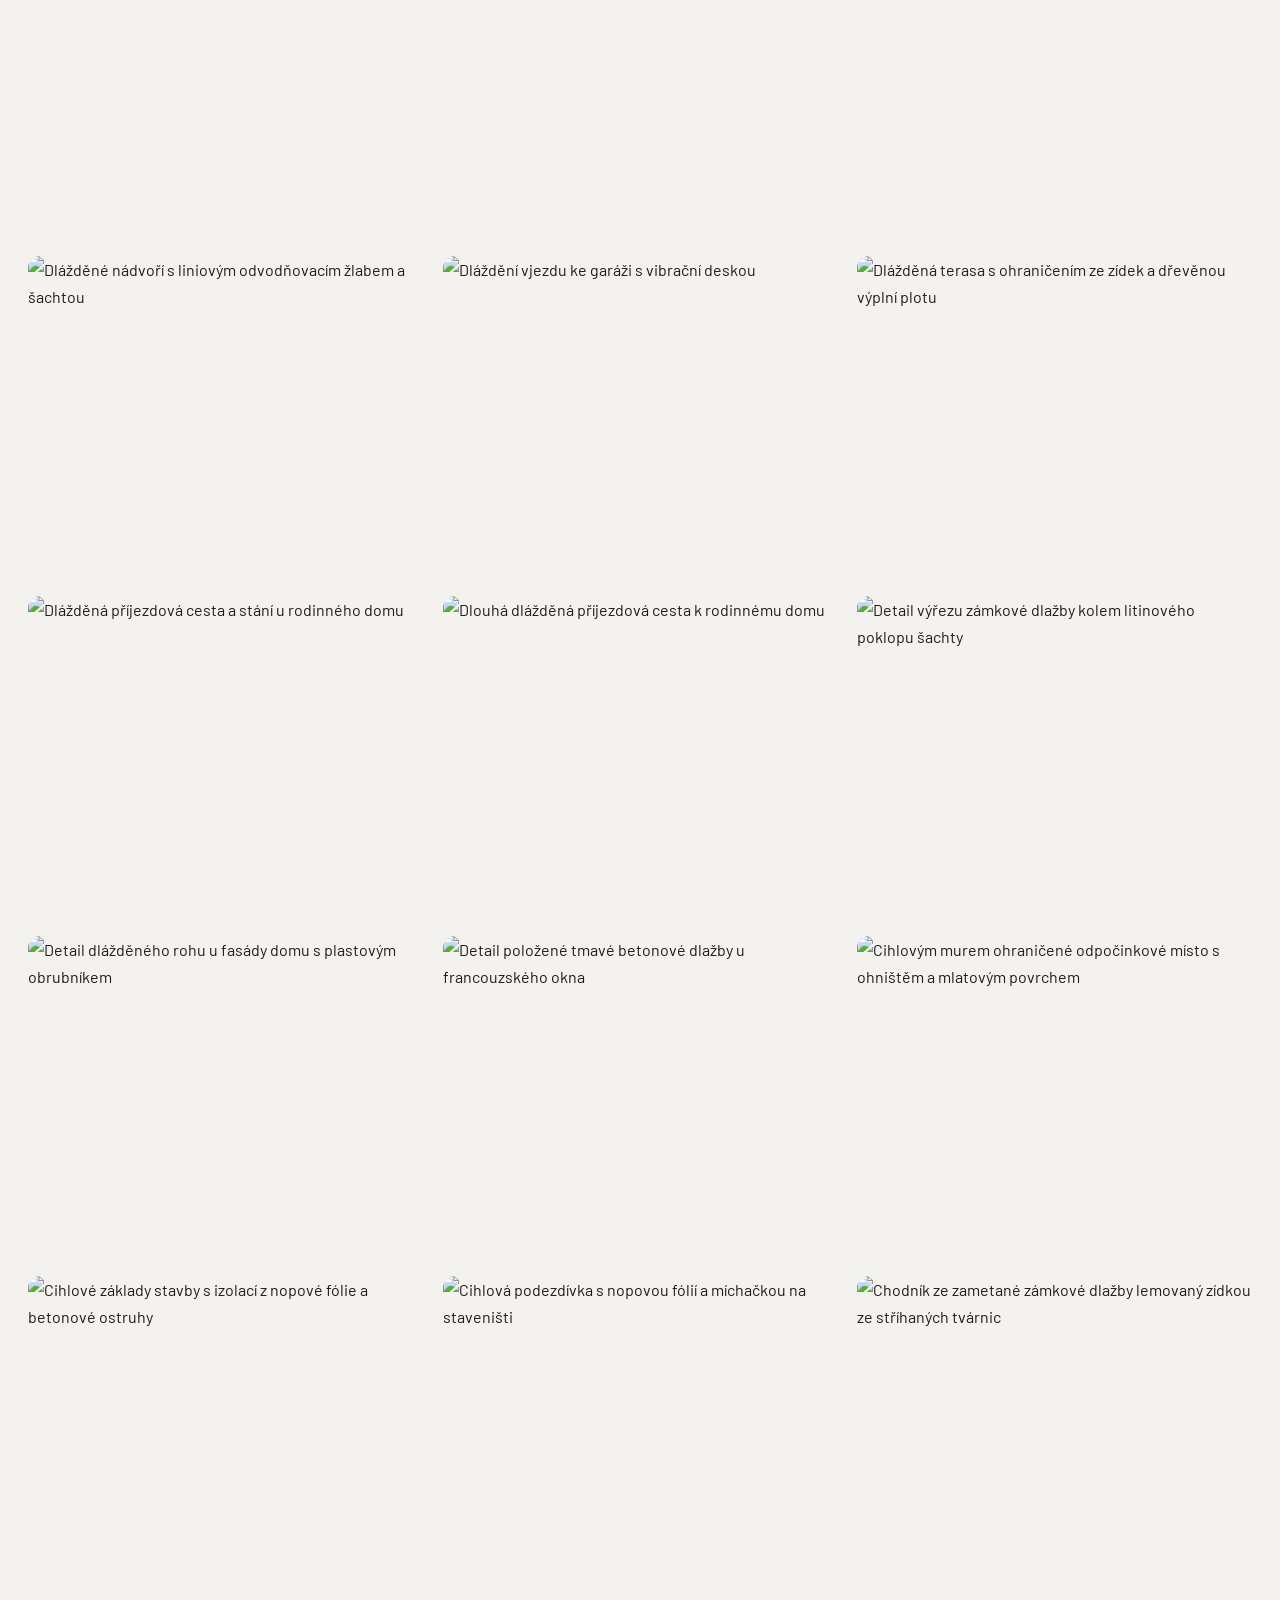
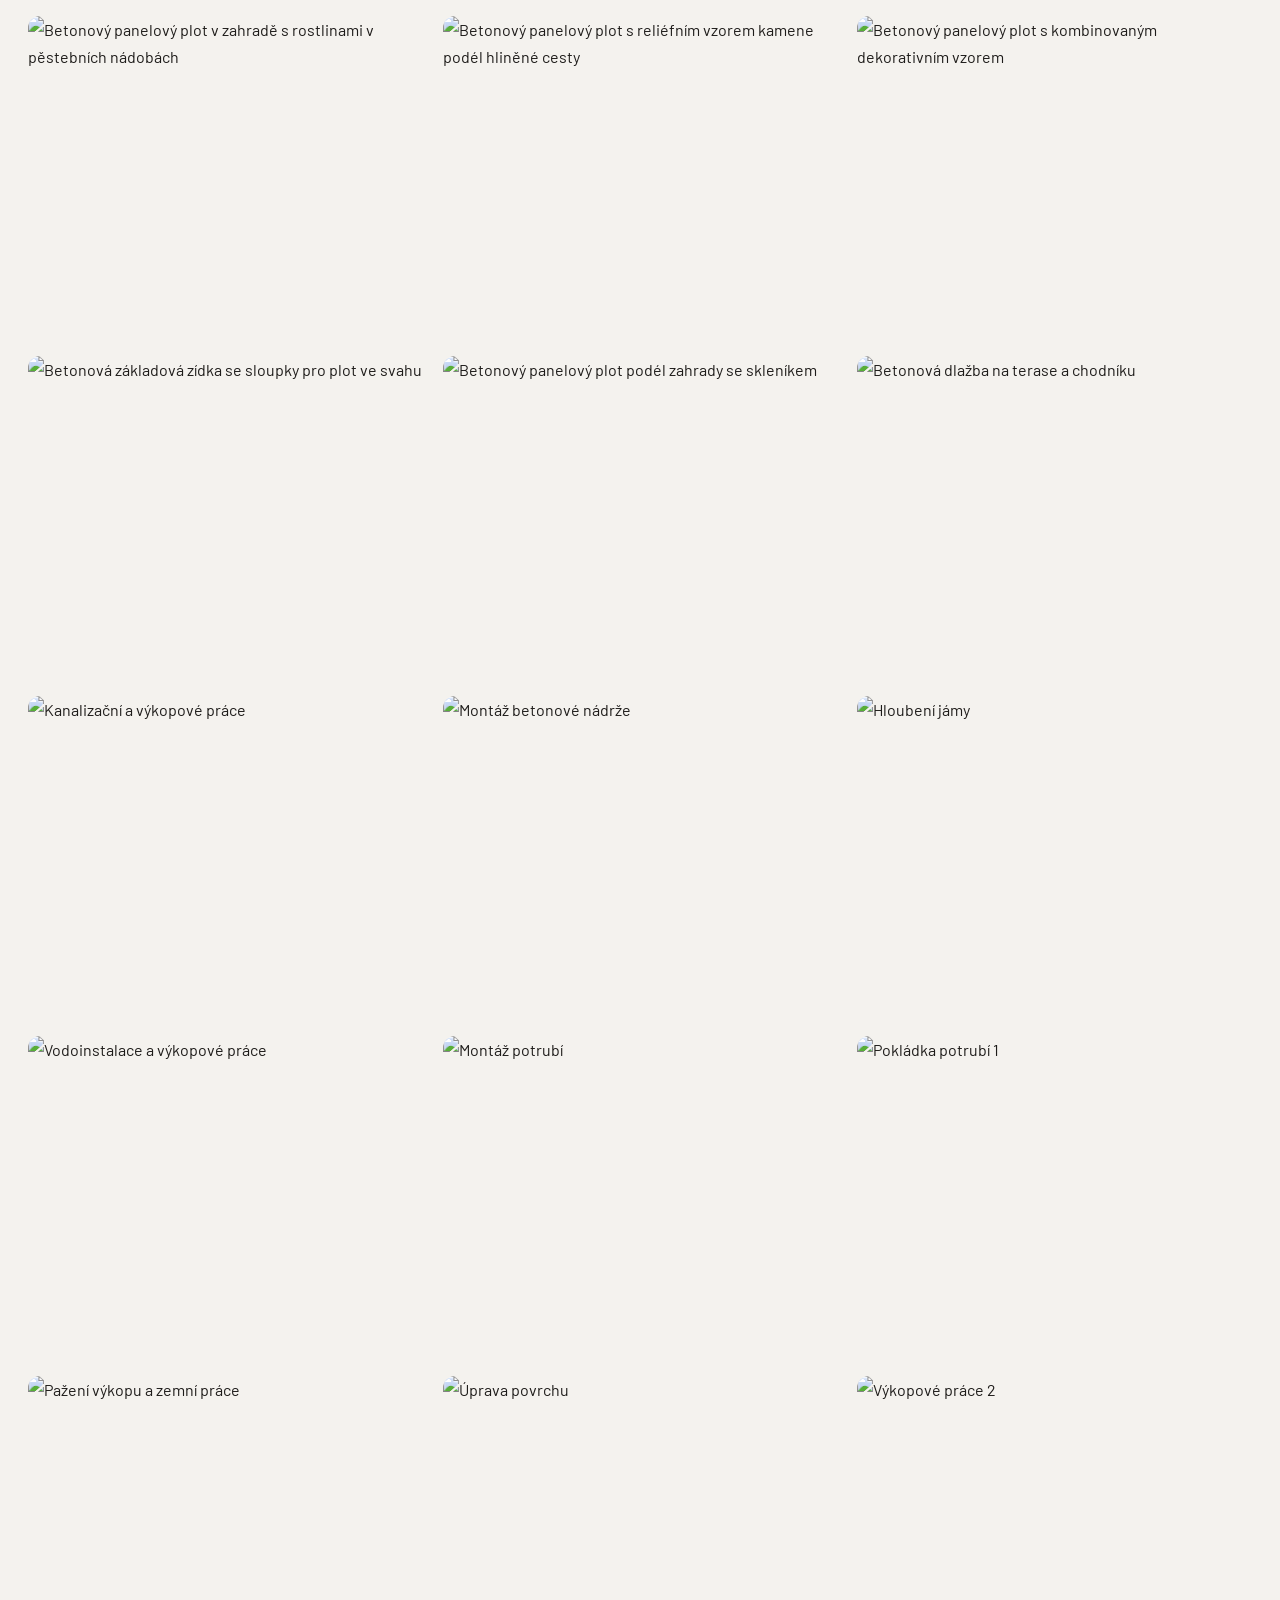
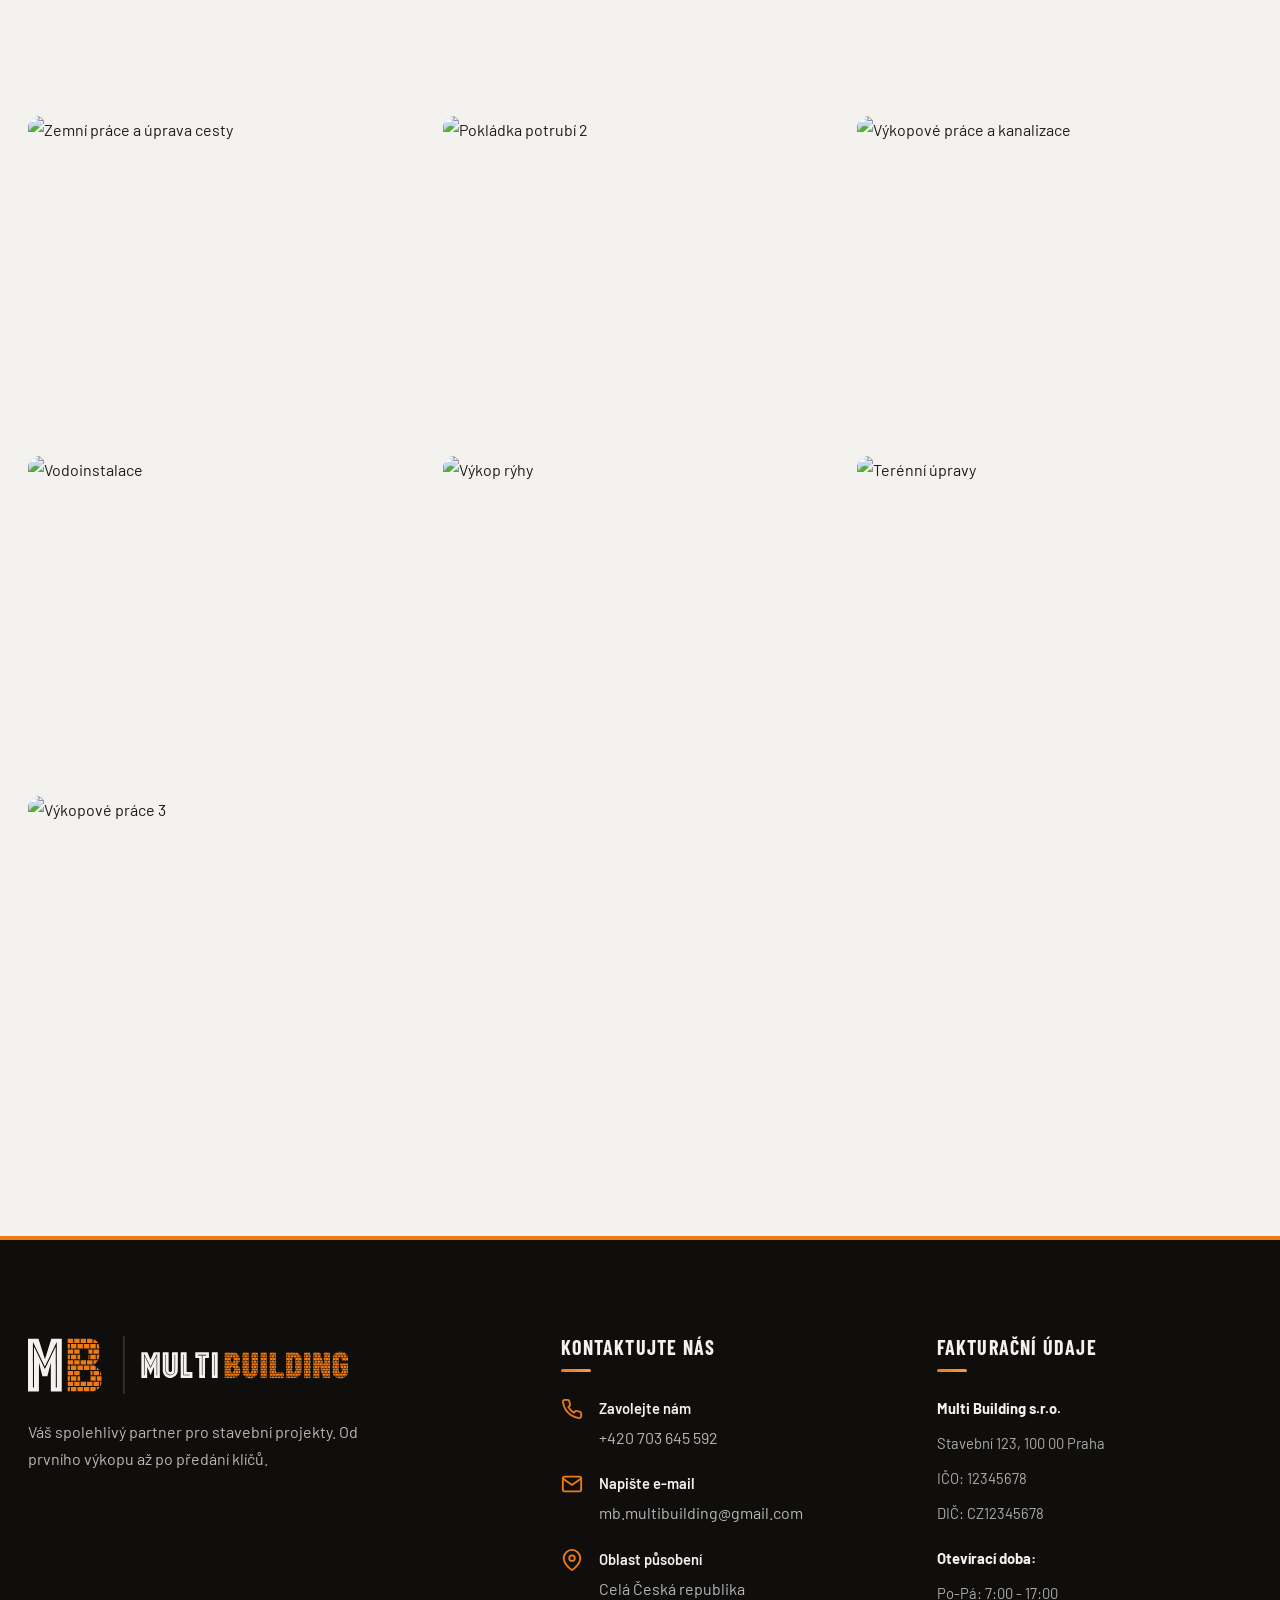
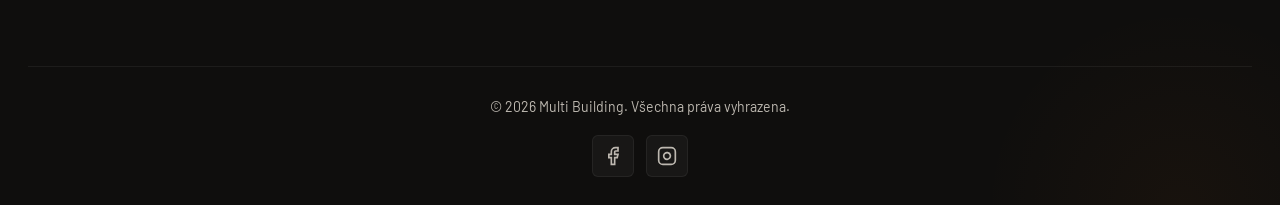
==== commit 64940bd3: "Nové kontakty: telefon, e-mail, Facebook a Instagram - telefon +420 703 645 592 (hlavička i patička," ====
--- a/fotogalerie.html
+++ b/fotogalerie.html
@@ -35,9 +35,9 @@
             </nav>
             
             <div class="contact-quick">
-                <a href="tel:+420123456789" class="phone-btn">
+                <a href="tel:+420703645592" class="phone-btn">
                     <svg xmlns="http://www.w3.org/2000/svg" width="18" height="18" viewBox="0 0 24 24" fill="none" stroke="currentColor" stroke-width="2.5" stroke-linecap="round" stroke-linejoin="round"><path d="M22 16.92v3a2 2 0 0 1-2.18 2 19.79 19.79 0 0 1-8.63-3.07 19.5 19.5 0 0 1-6-6 19.79 19.79 0 0 1-3.07-8.67A2 2 0 0 1 4.11 2h3a2 2 0 0 1 2 1.72 12.84 12.84 0 0 0 .7 2.81 2 2 0 0 1-.45 2.11L8.09 9.91a16 16 0 0 0 6 6l1.27-1.27a2 2 0 0 1 2.11-.45 12.84 12.84 0 0 0 2.81.7A2 2 0 0 1 22 16.92z"></path></svg>
-                    +420 123 456 789
+                    +420 703 645 592
                 </a>
             </div>
             
@@ -94,18 +94,18 @@
                 <div class="footer-col contact-col">
                     <h3>Kontaktujte nás</h3>
                     <div class="contact-methods">
-                        <a href="tel:+420123456789" class="contact-item">
+                        <a href="tel:+420703645592" class="contact-item">
                             <svg xmlns="http://www.w3.org/2000/svg" width="22" height="22" viewBox="0 0 24 24" fill="none" stroke="currentColor" stroke-width="2"><path d="M22 16.92v3a2 2 0 0 1-2.18 2 19.79 19.79 0 0 1-8.63-3.07 19.5 19.5 0 0 1-6-6 19.79 19.79 0 0 1-3.07-8.67A2 2 0 0 1 4.11 2h3a2 2 0 0 1 2 1.72 12.84 12.84 0 0 0 .7 2.81 2 2 0 0 1-.45 2.11L8.09 9.91a16 16 0 0 0 6 6l1.27-1.27a2 2 0 0 1 2.11-.45 12.84 12.84 0 0 0 2.81.7A2 2 0 0 1 22 16.92z"></path></svg>
                             <span>
                                 <strong>Zavolejte nám</strong>
-                                +420 123 456 789
+                                +420 703 645 592
                             </span>
                         </a>
-                        <a href="mailto:info@patrik-stavebnictvi.cz" class="contact-item">
+                        <a href="mailto:mb.multibuilding@gmail.com" class="contact-item">
                             <svg xmlns="http://www.w3.org/2000/svg" width="22" height="22" viewBox="0 0 24 24" fill="none" stroke="currentColor" stroke-width="2"><path d="M4 4h16c1.1 0 2 .9 2 2v12c0 1.1-.9 2-2 2H4c-1.1 0-2-.9-2-2V6c0-1.1.9-2 2-2z"></path><polyline points="22,6 12,13 2,6"></polyline></svg>
                             <span>
                                 <strong>Napište e-mail</strong>
-                                info@patrik-stavebnictvi.cz
+                                mb.multibuilding@gmail.com
                             </span>
                         </a>
                         <div class="contact-item">
@@ -137,8 +137,8 @@
             <div class="footer-bottom">
                 <p>&copy; 2026 Multi Building. Všechna práva vyhrazena.</p>
                 <div class="socials">
-                    <a href="#" aria-label="Facebook"><svg xmlns="http://www.w3.org/2000/svg" width="20" height="20" viewBox="0 0 24 24" fill="none" stroke="currentColor" stroke-width="2"><path d="M18 2h-3a5 5 0 0 0-5 5v3H7v4h3v8h4v-8h3l1-4h-4V7a1 1 0 0 1 1-1h3z"></path></svg></a>
-                    <a href="#" aria-label="Instagram"><svg xmlns="http://www.w3.org/2000/svg" width="20" height="20" viewBox="0 0 24 24" fill="none" stroke="currentColor" stroke-width="2"><rect x="2" y="2" width="20" height="20" rx="5" ry="5"></rect><path d="M16 11.37A4 4 0 1 1 12.63 8 4 4 0 0 1 16 11.37z"></path><line x1="17.5" y1="6.5" x2="17.51" y2="6.5"></line></svg></a>
+                    <a href="https://www.facebook.com/people/MB-MultiBuilding/61593268110803/" target="_blank" rel="noopener noreferrer" aria-label="Facebook"><svg xmlns="http://www.w3.org/2000/svg" width="20" height="20" viewBox="0 0 24 24" fill="none" stroke="currentColor" stroke-width="2"><path d="M18 2h-3a5 5 0 0 0-5 5v3H7v4h3v8h4v-8h3l1-4h-4V7a1 1 0 0 1 1-1h3z"></path></svg></a>
+                    <a href="https://www.instagram.com/mbmultibuilding/" target="_blank" rel="noopener noreferrer" aria-label="Instagram"><svg xmlns="http://www.w3.org/2000/svg" width="20" height="20" viewBox="0 0 24 24" fill="none" stroke="currentColor" stroke-width="2"><rect x="2" y="2" width="20" height="20" rx="5" ry="5"></rect><path d="M16 11.37A4 4 0 1 1 12.63 8 4 4 0 0 1 16 11.37z"></path><line x1="17.5" y1="6.5" x2="17.51" y2="6.5"></line></svg></a>
                 </div>
             </div>
         </div>
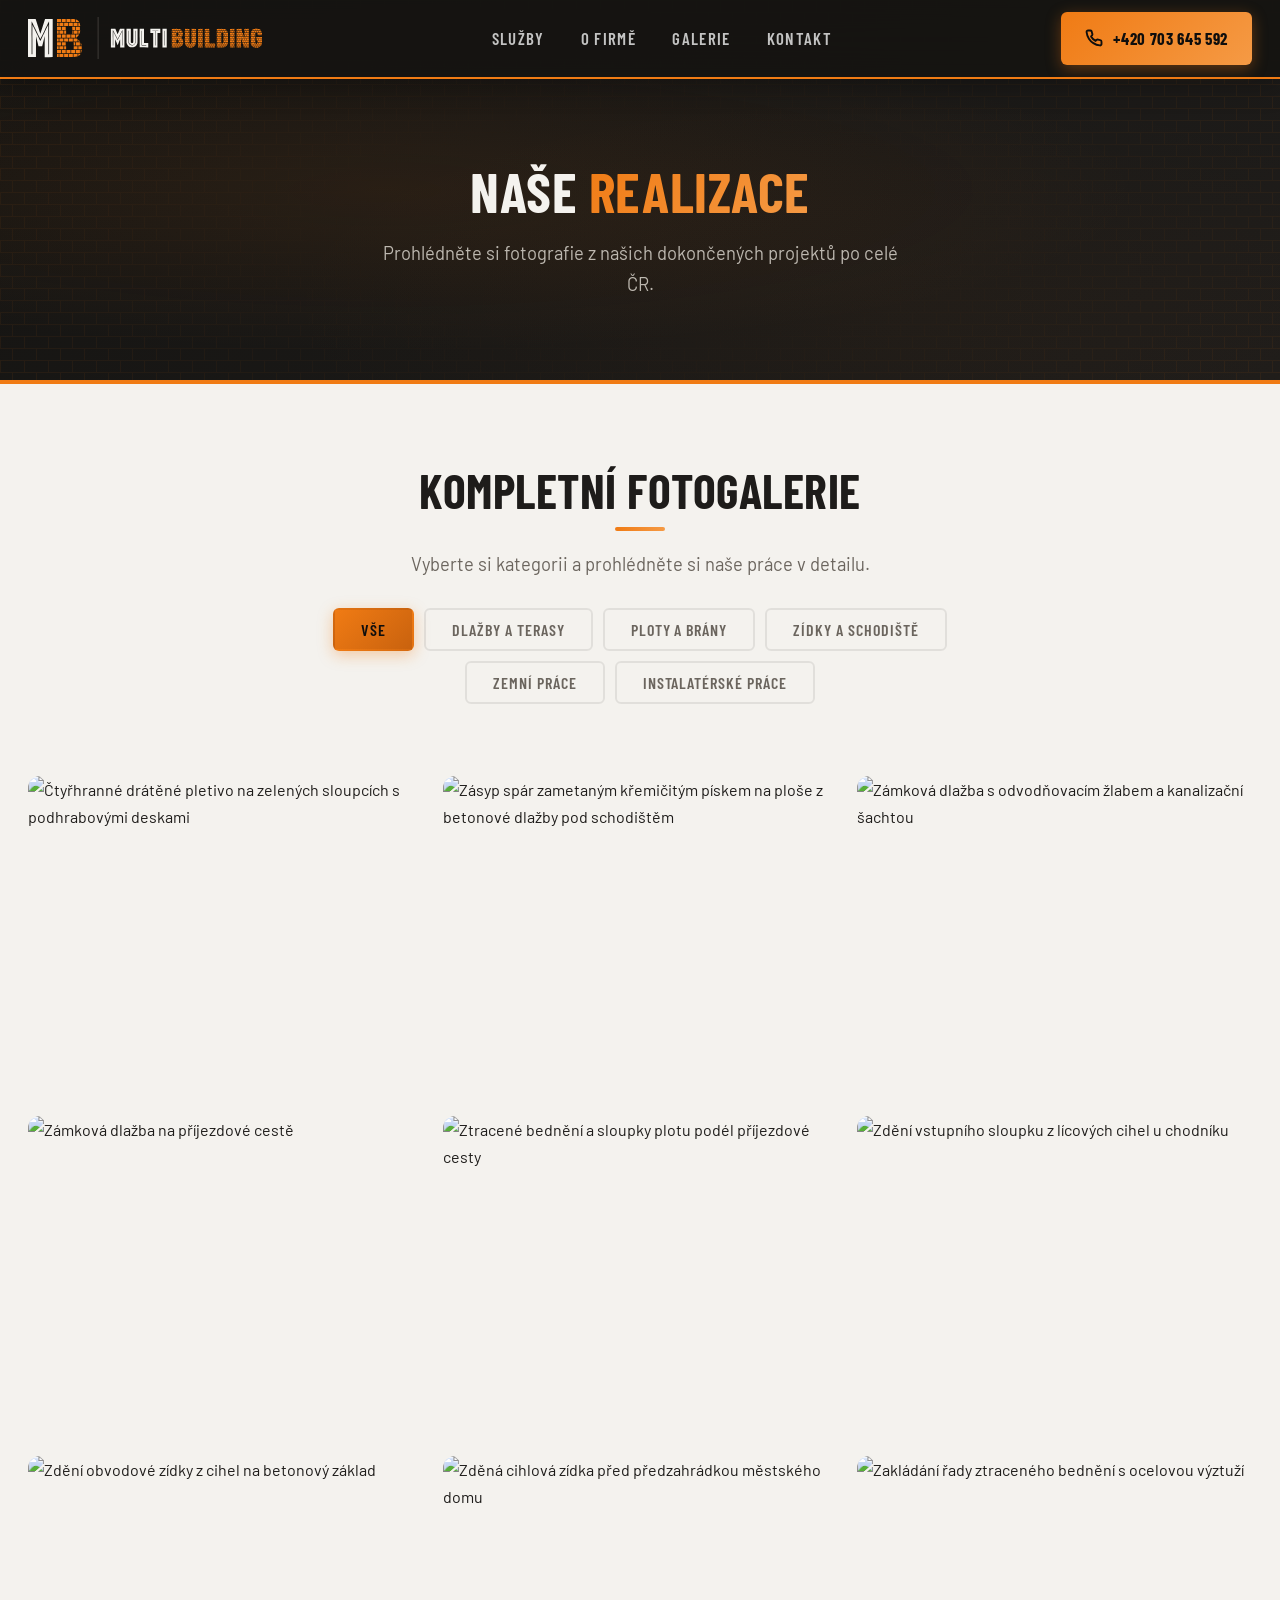
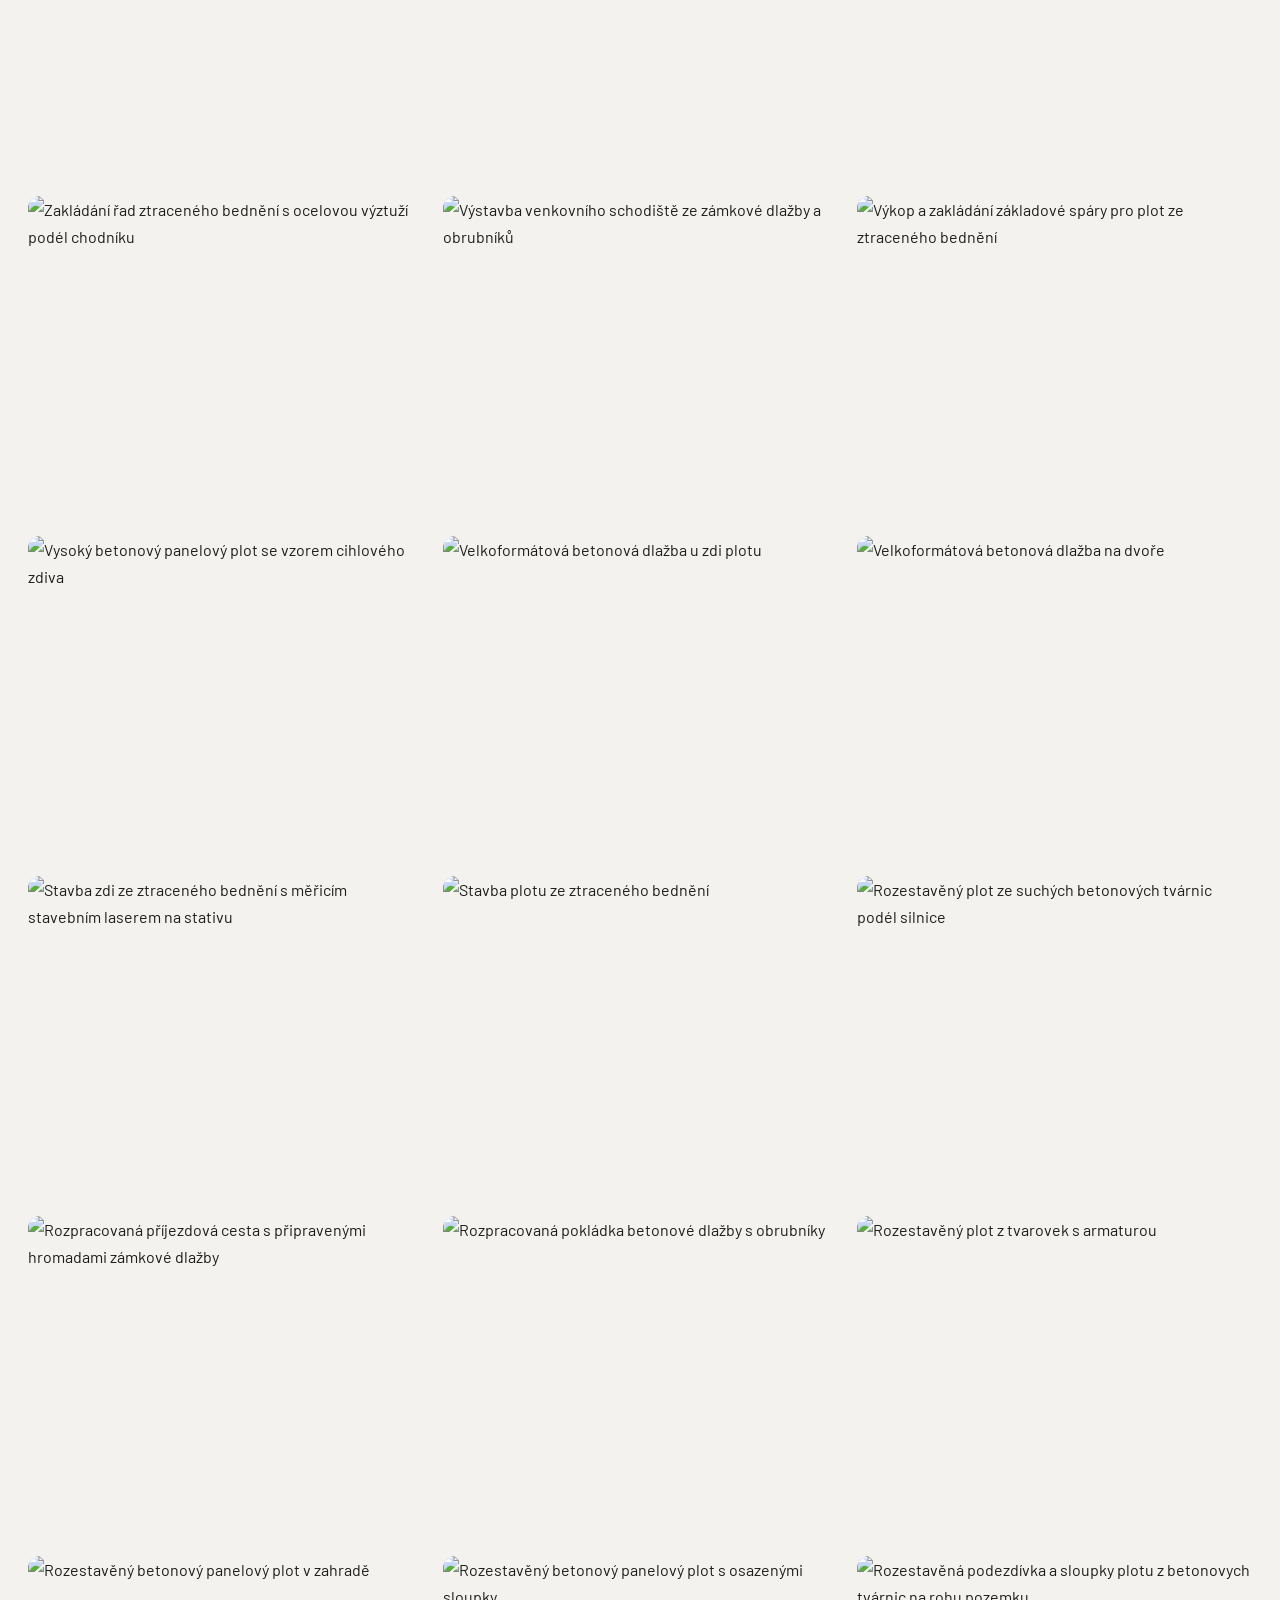
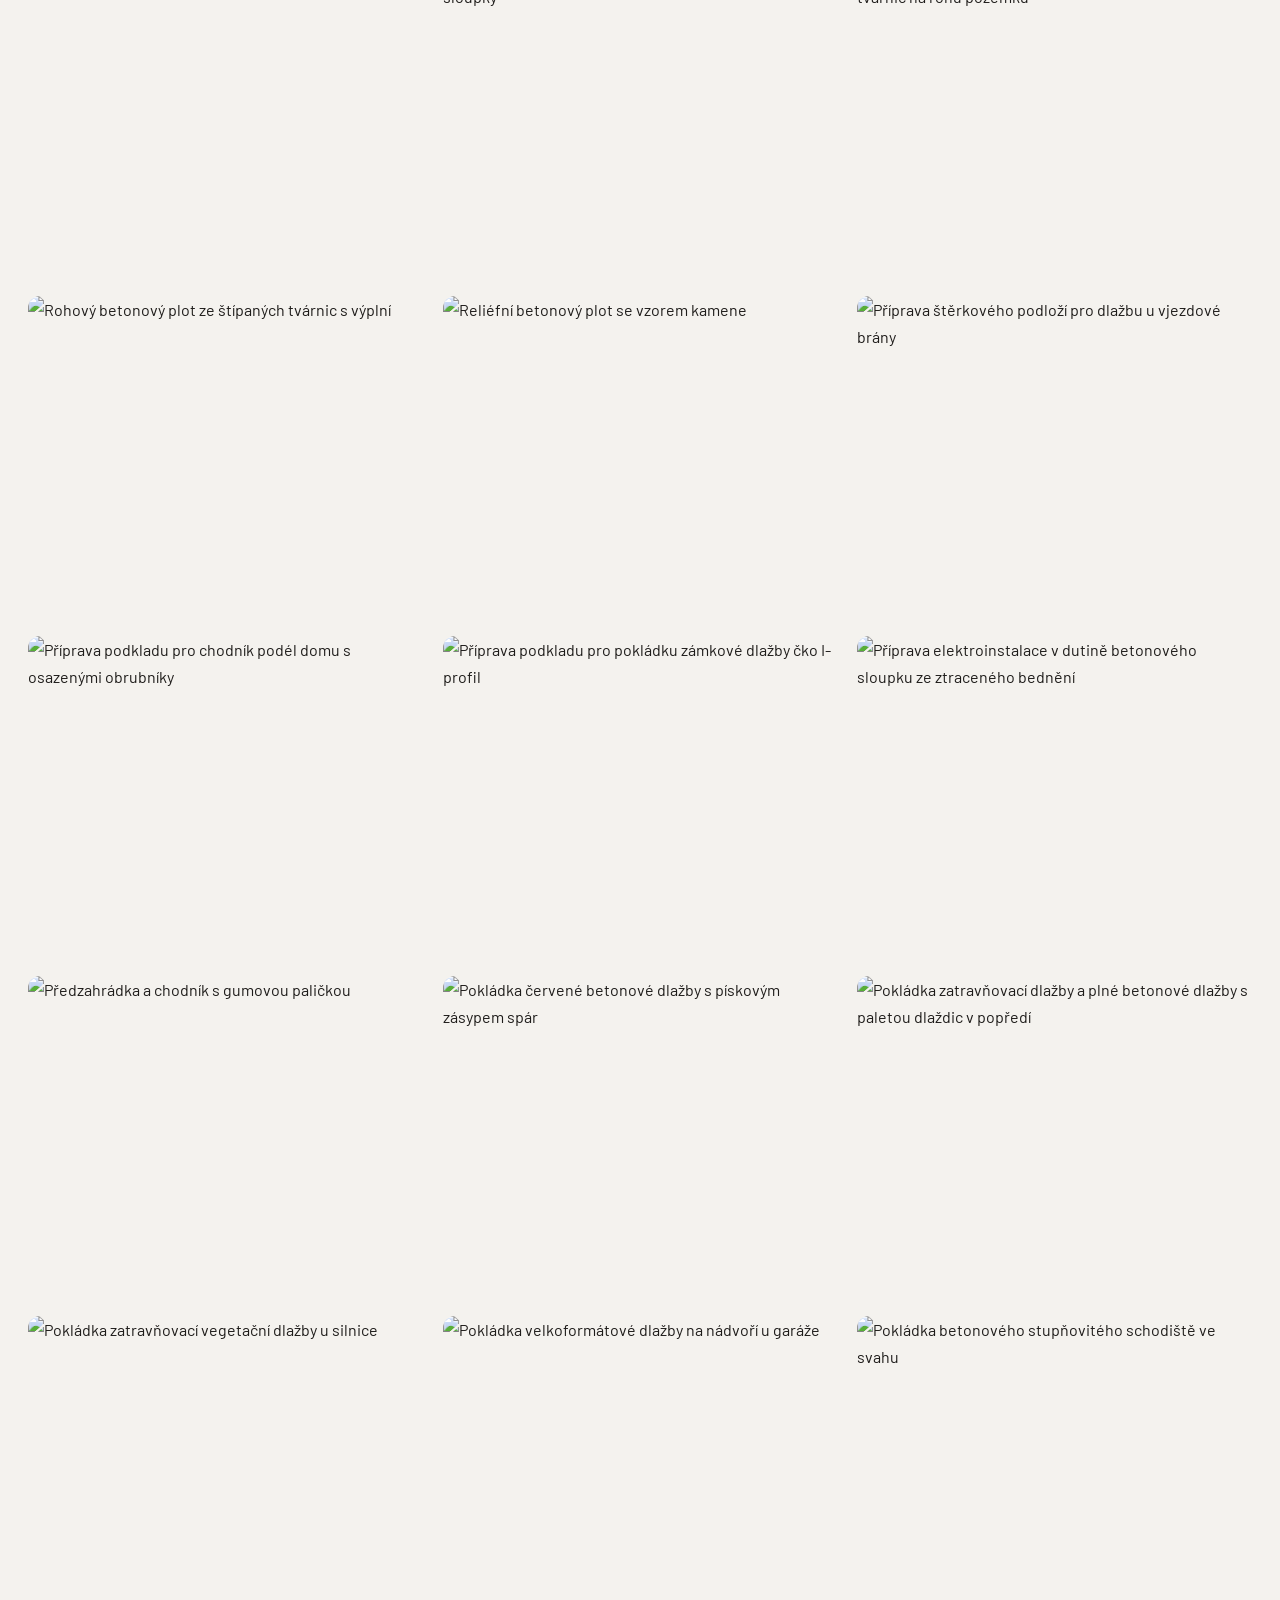
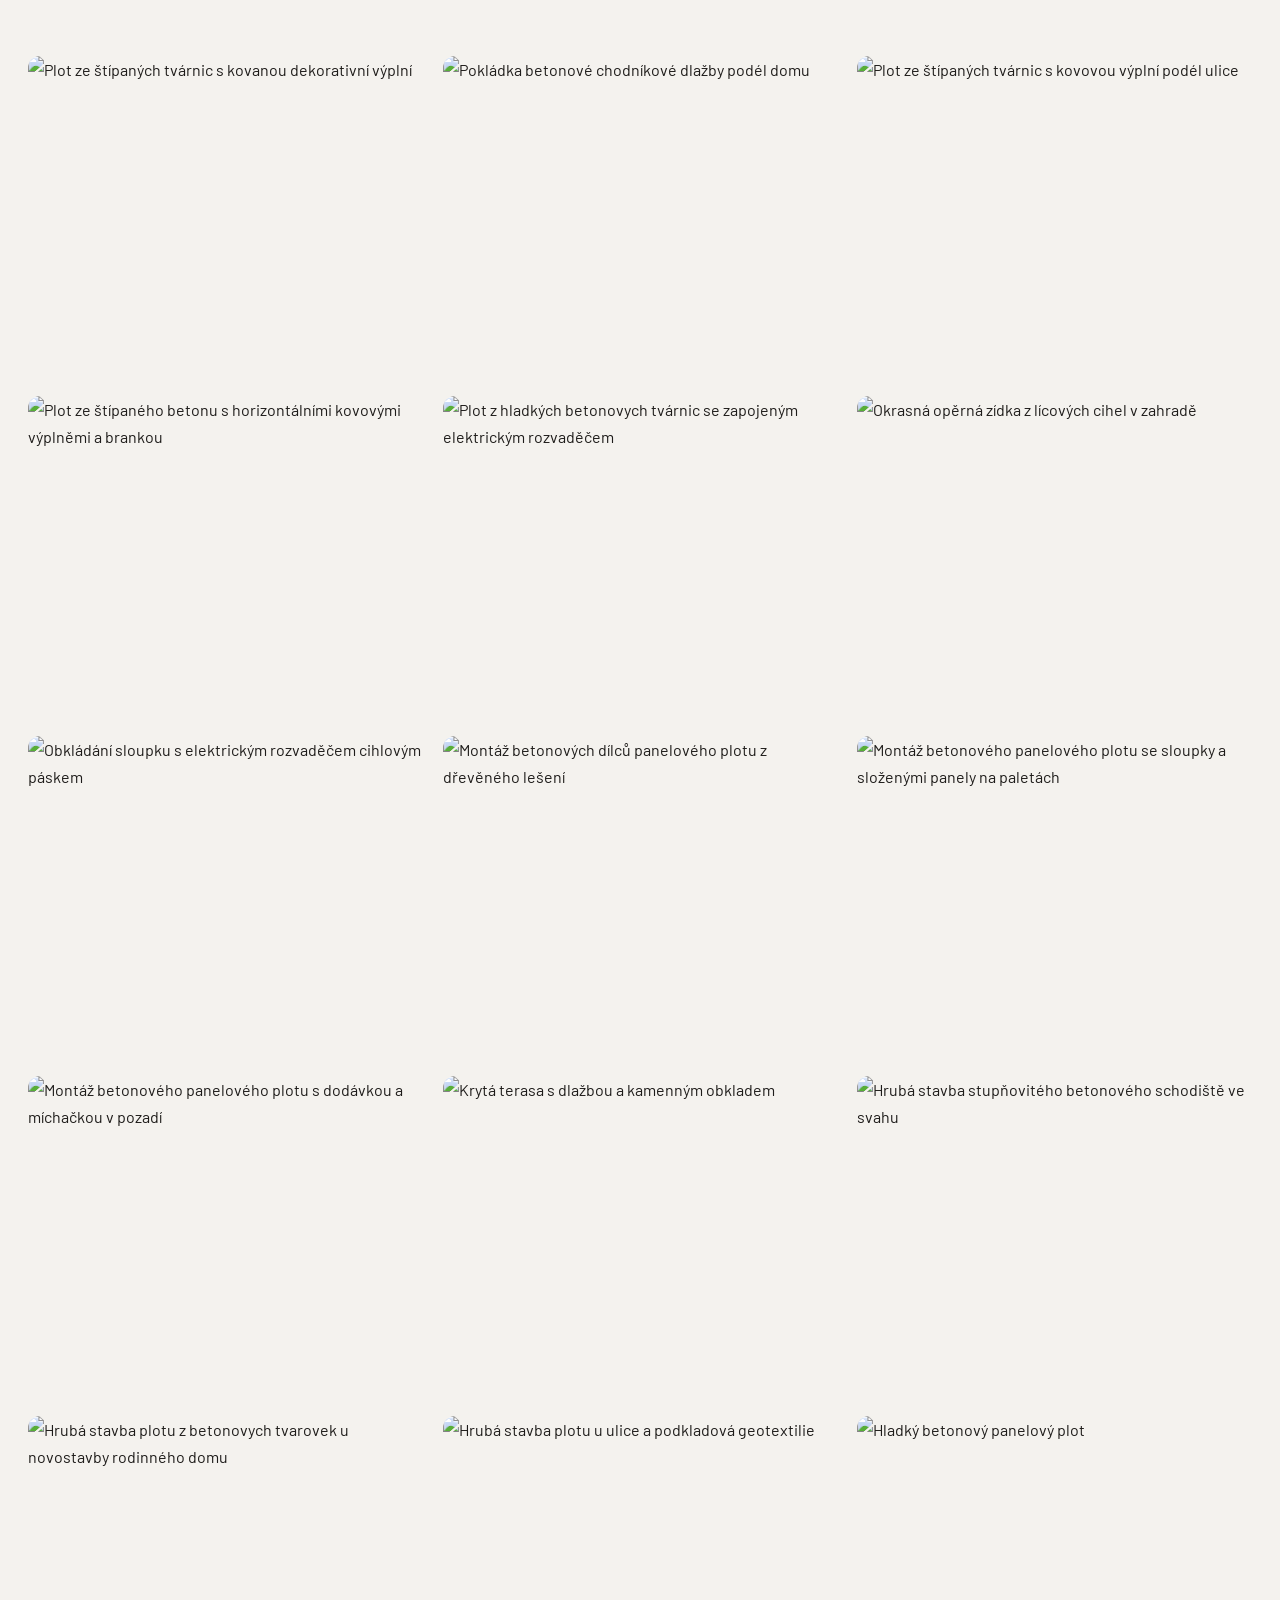
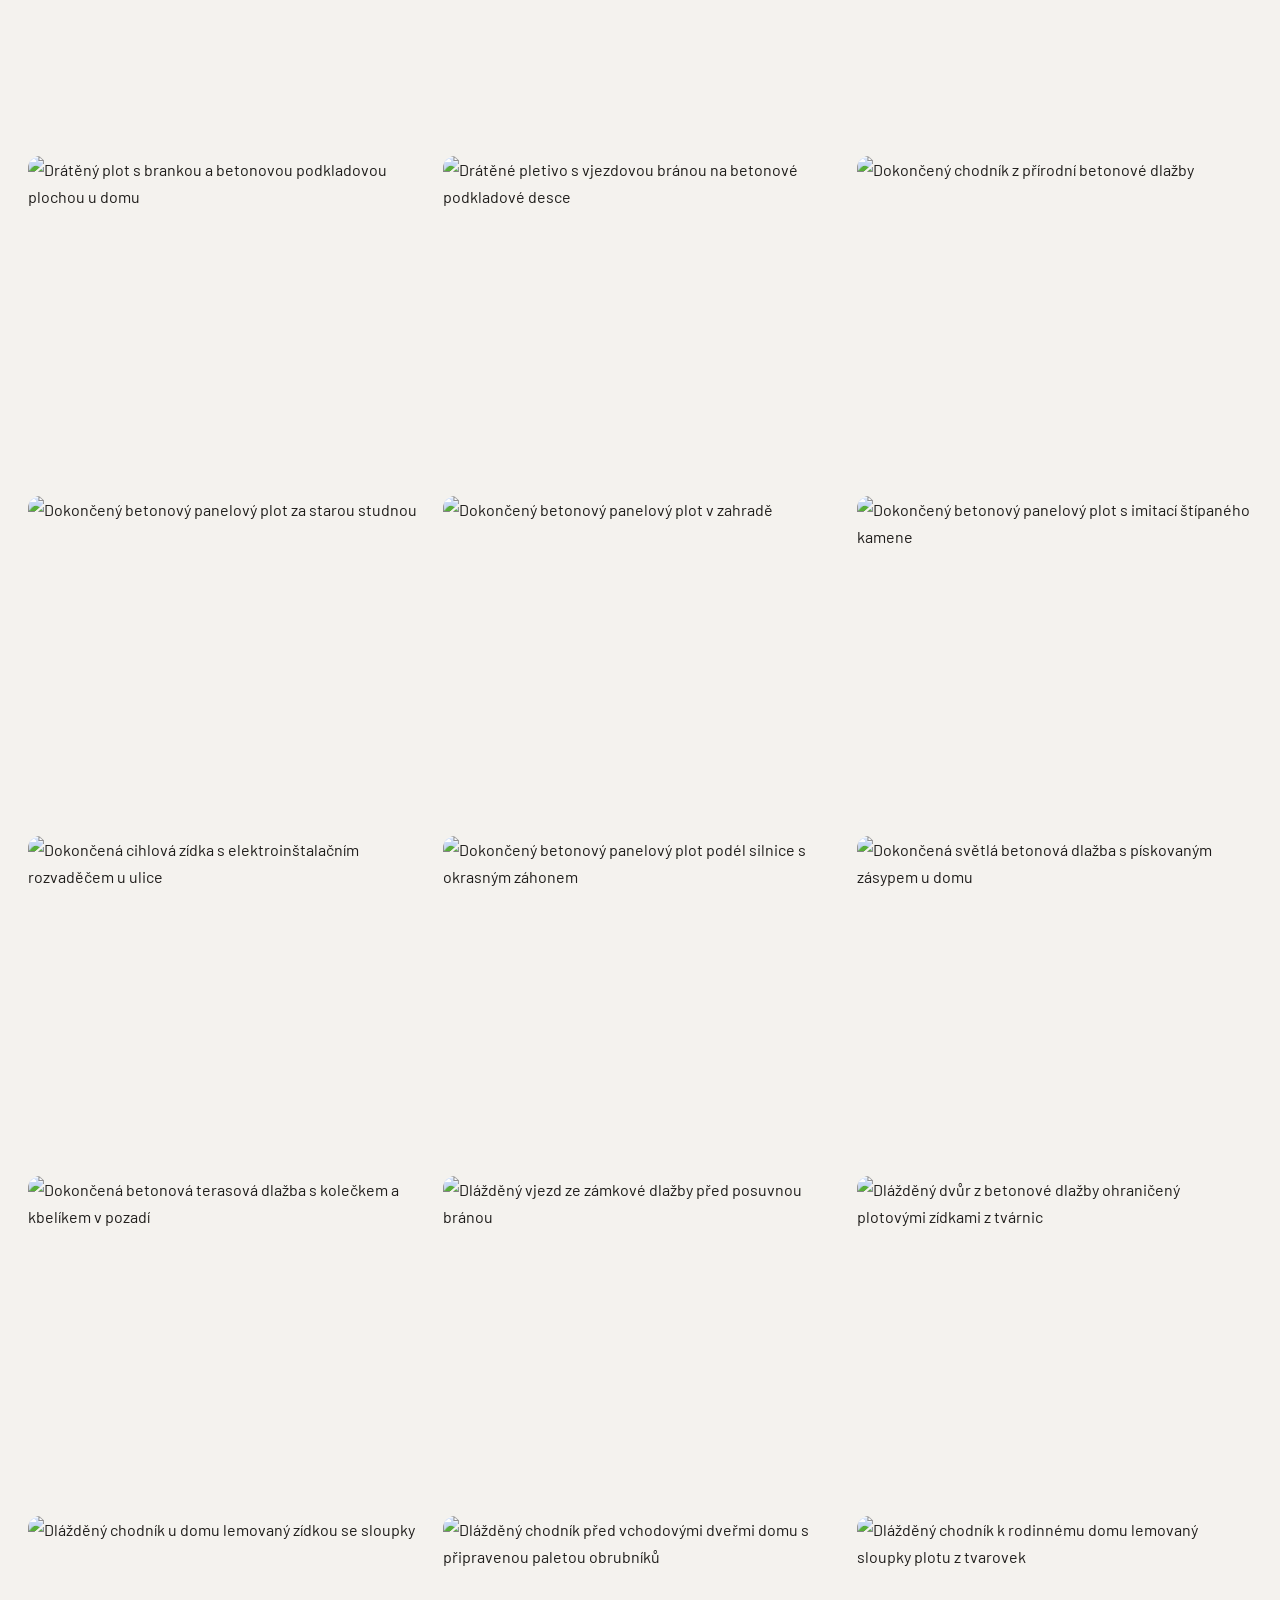
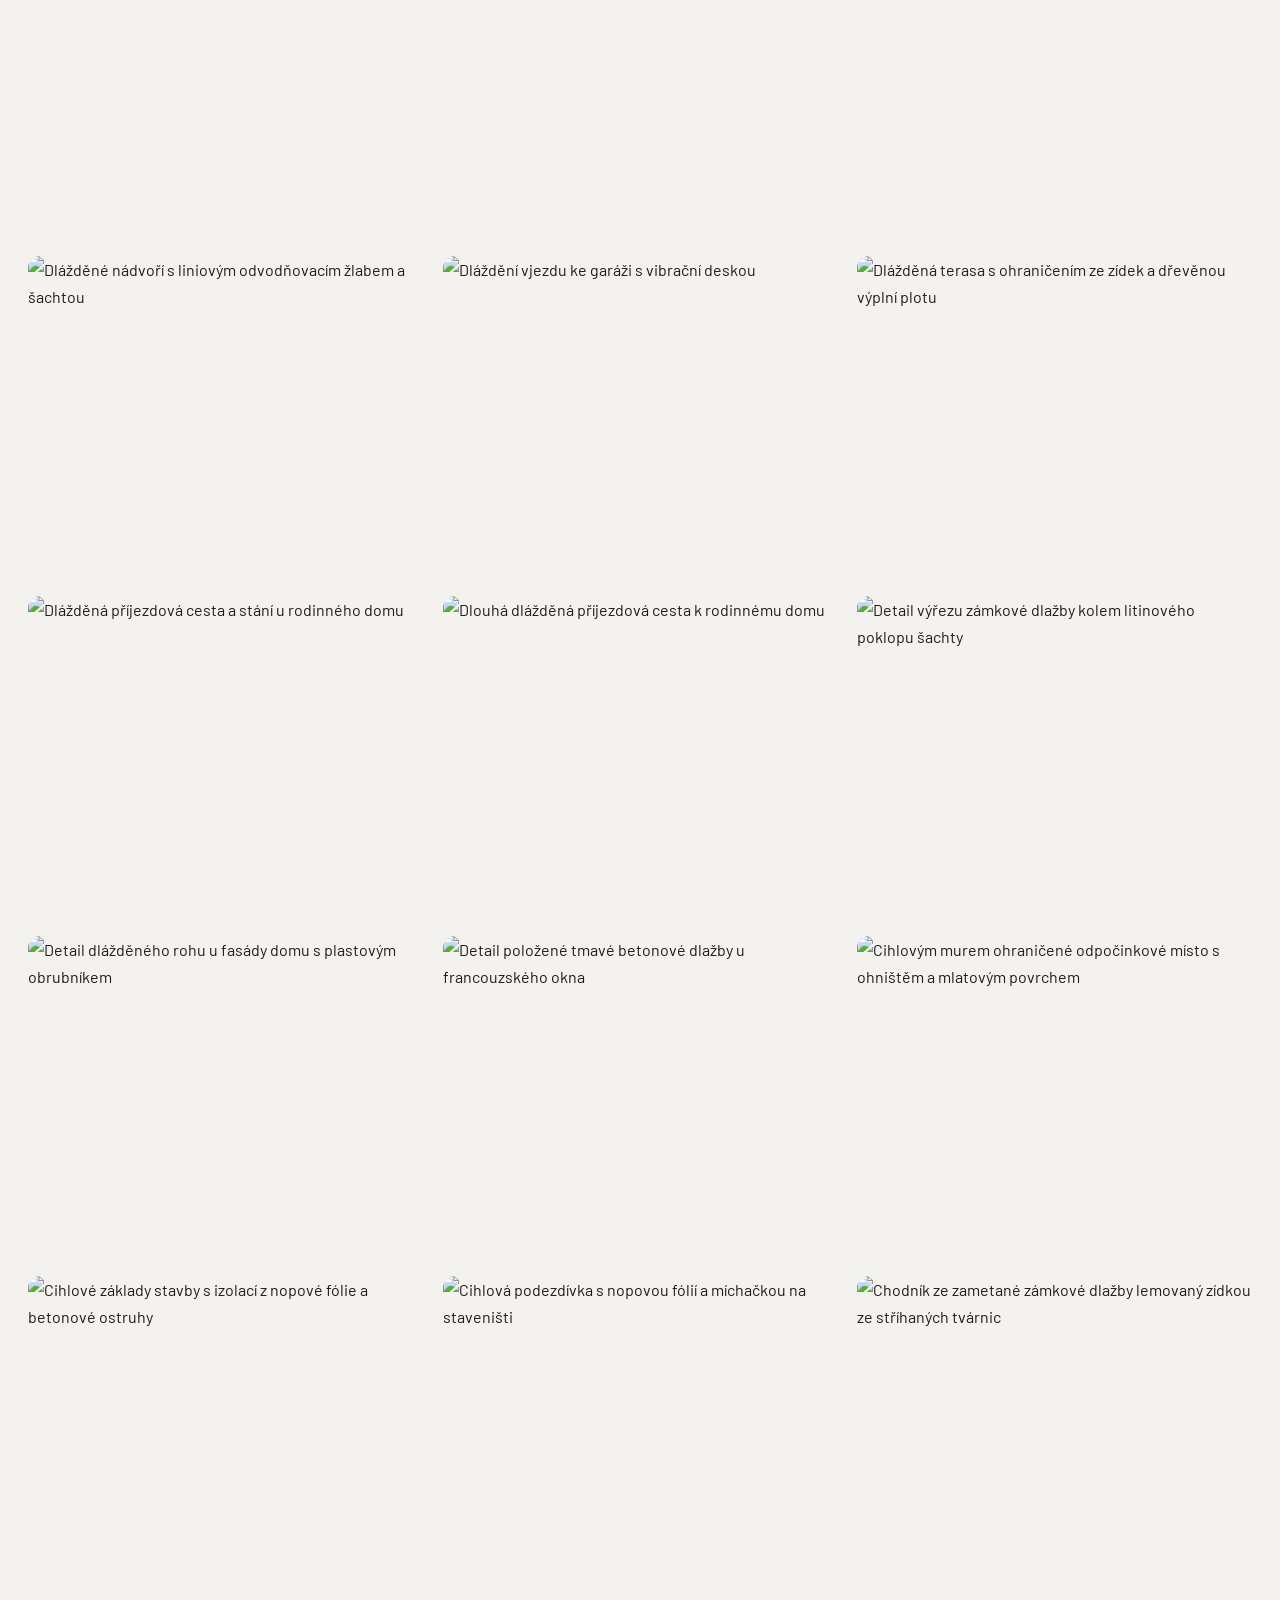
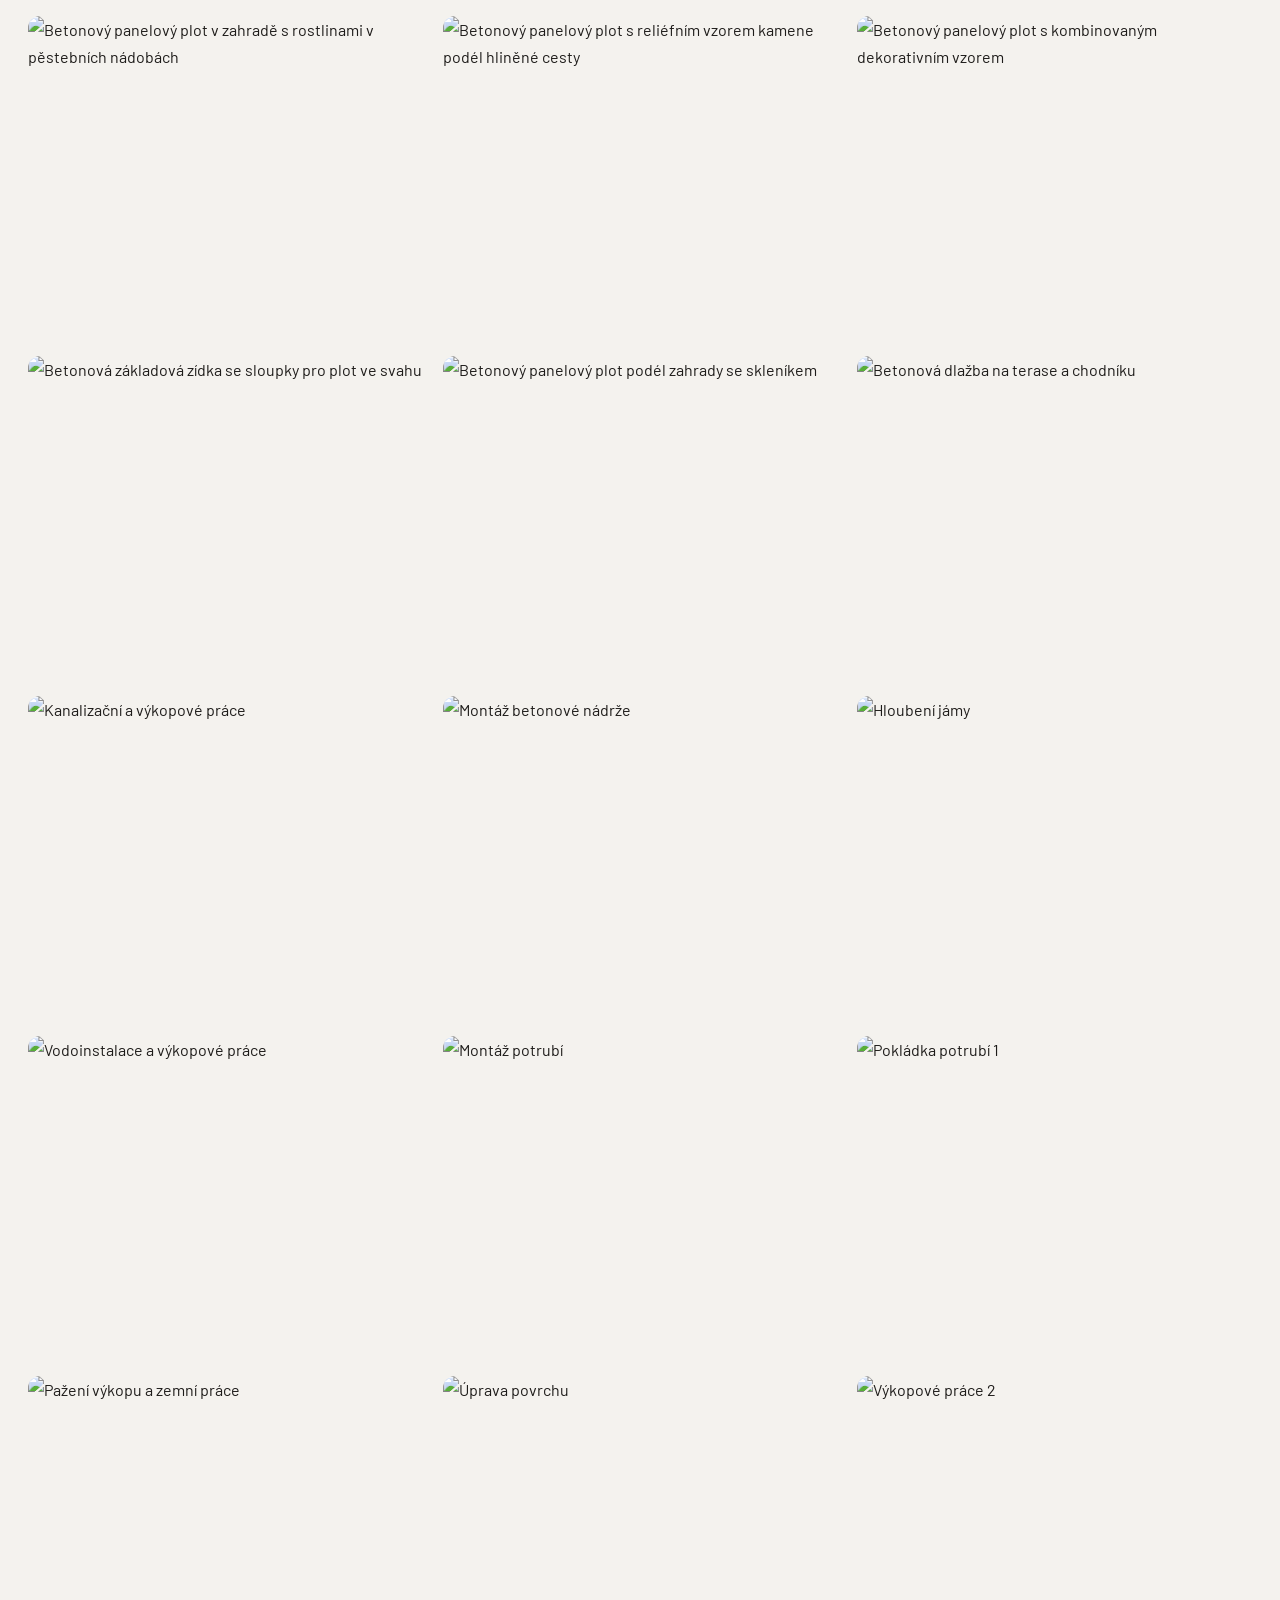
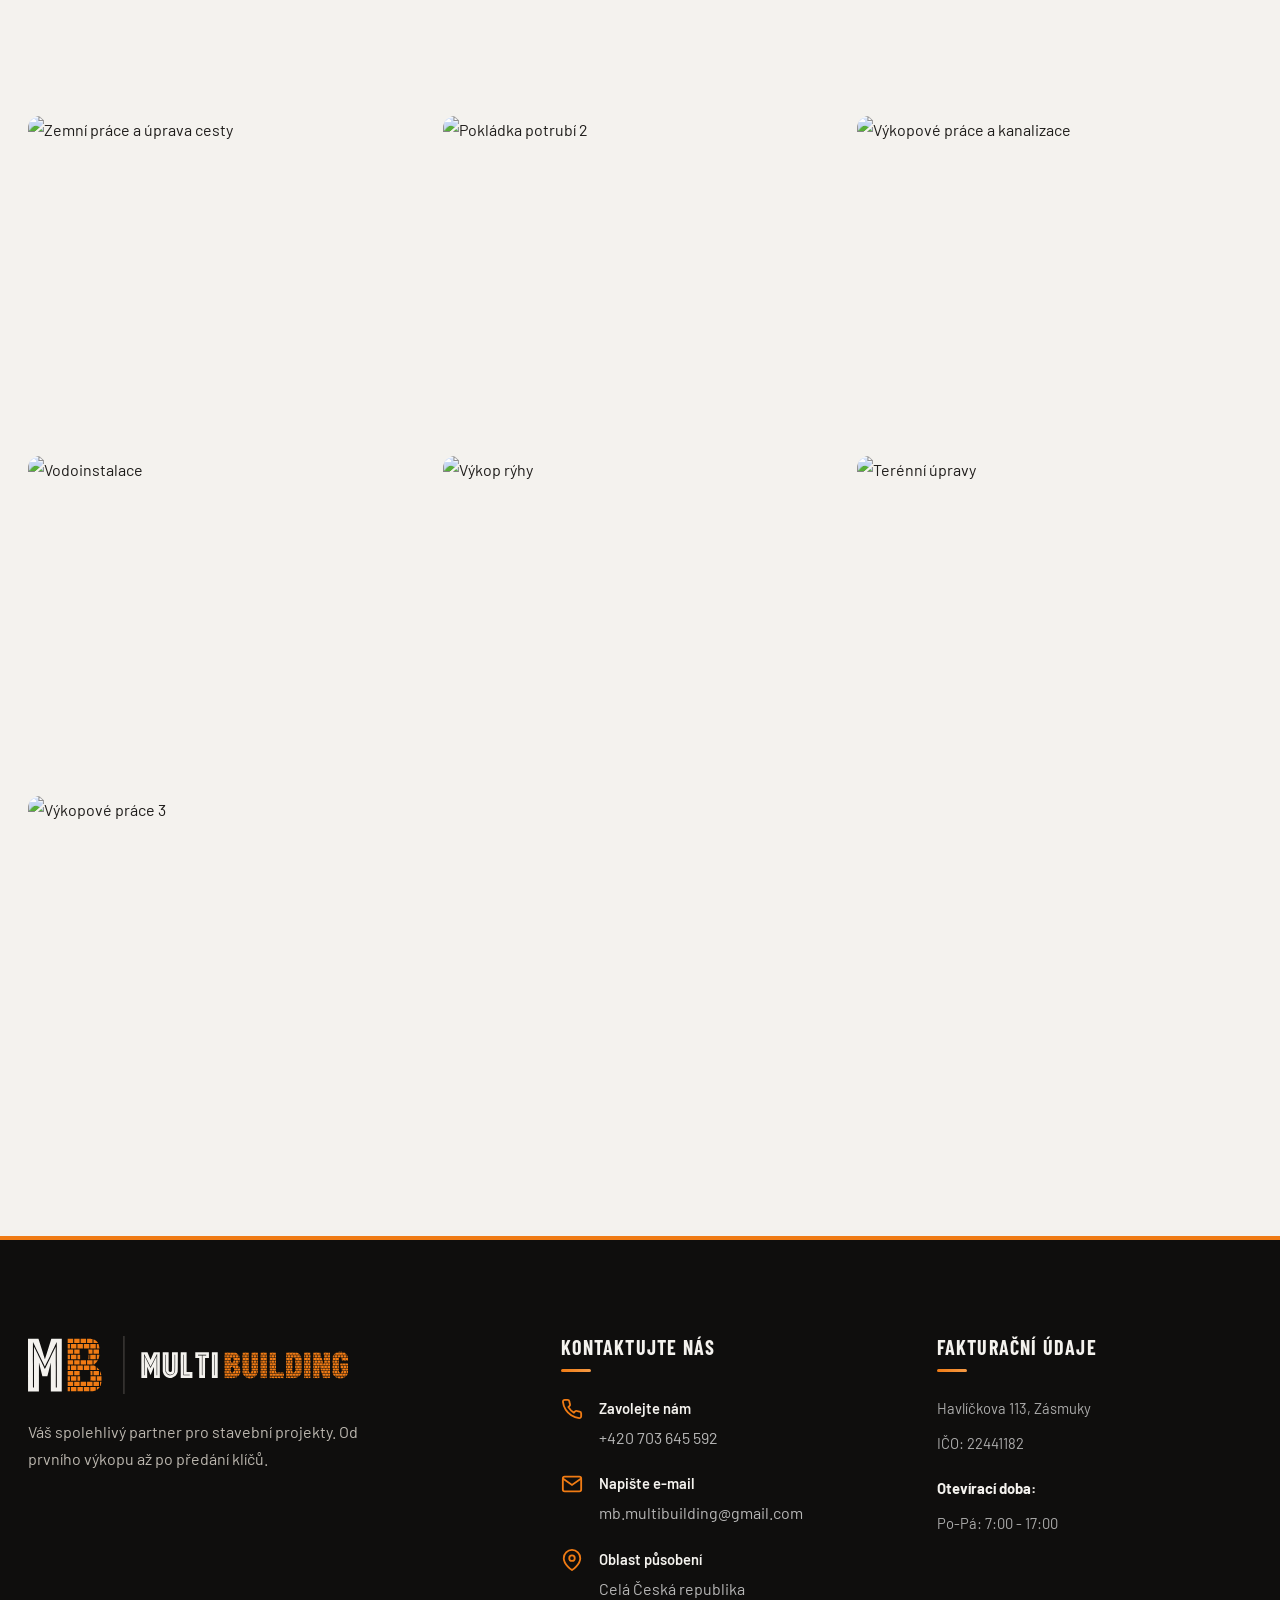
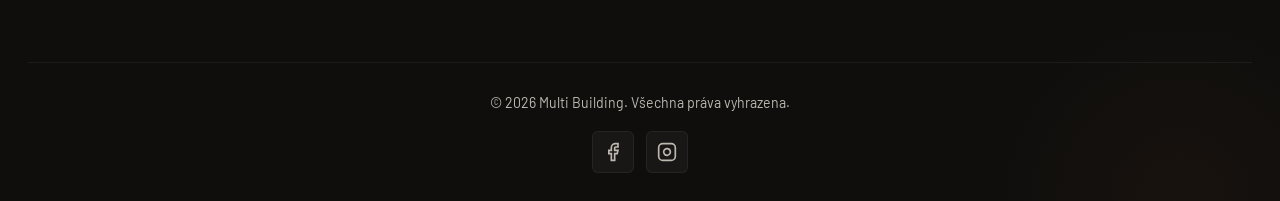
==== commit 864477c8: "Skutečné fakturační údaje: adresa a IČO - adresa Havlíčkova 113, Zásmuky a IČO 22441182 místo vzorov" ====
--- a/fotogalerie.html
+++ b/fotogalerie.html
@@ -121,10 +121,8 @@
                 <div class="footer-col info-col">
                     <h3>Fakturační údaje</h3>
                     <ul class="company-details">
-                        <li><strong>Multi Building s.r.o.</strong></li>
-                        <li>Stavební 123, 100 00 Praha</li>
-                        <li>IČO: 12345678</li>
-                        <li>DIČ: CZ12345678</li>
+                        <li>Havlíčkova 113, Zásmuky</li>
+                        <li>IČO: 22441182</li>
                     </ul>
                     <ul class="company-details" style="margin-top: 20px;">
                         <li><strong>Otevírací doba:</strong></li>
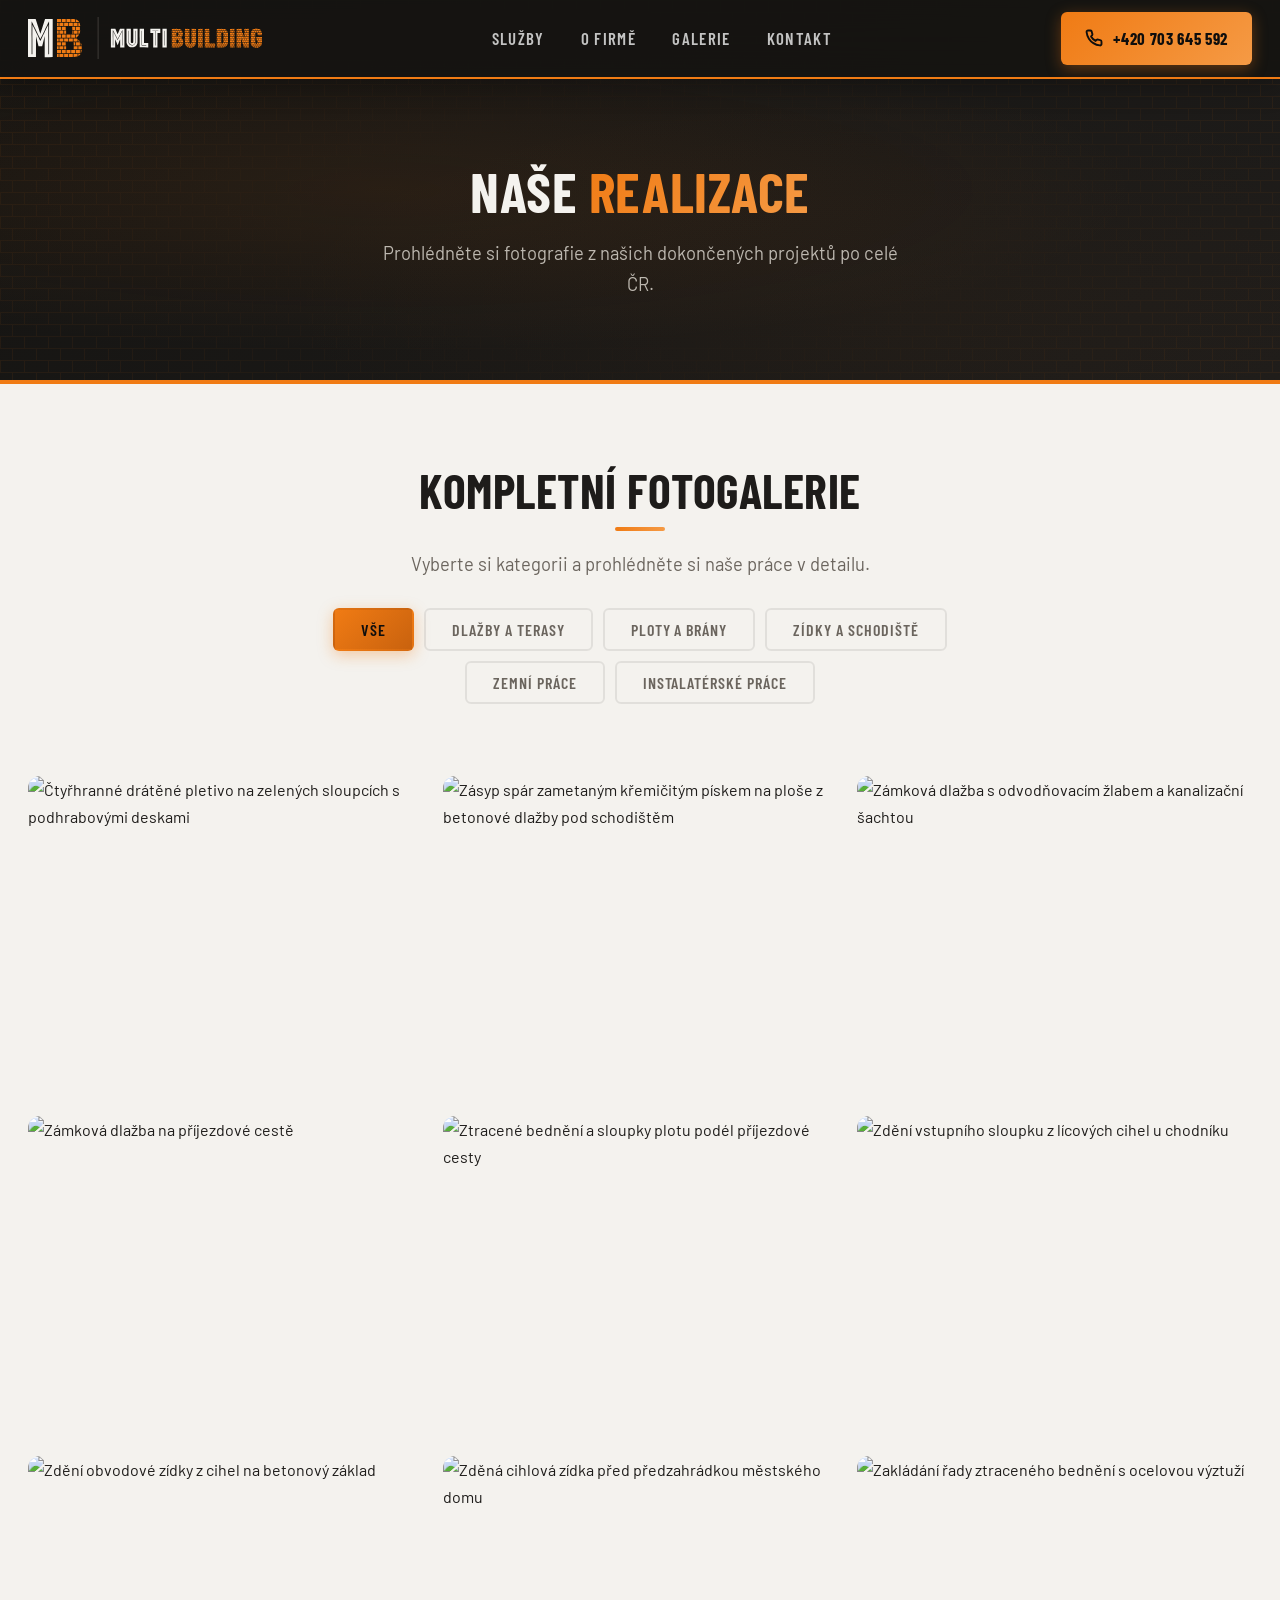
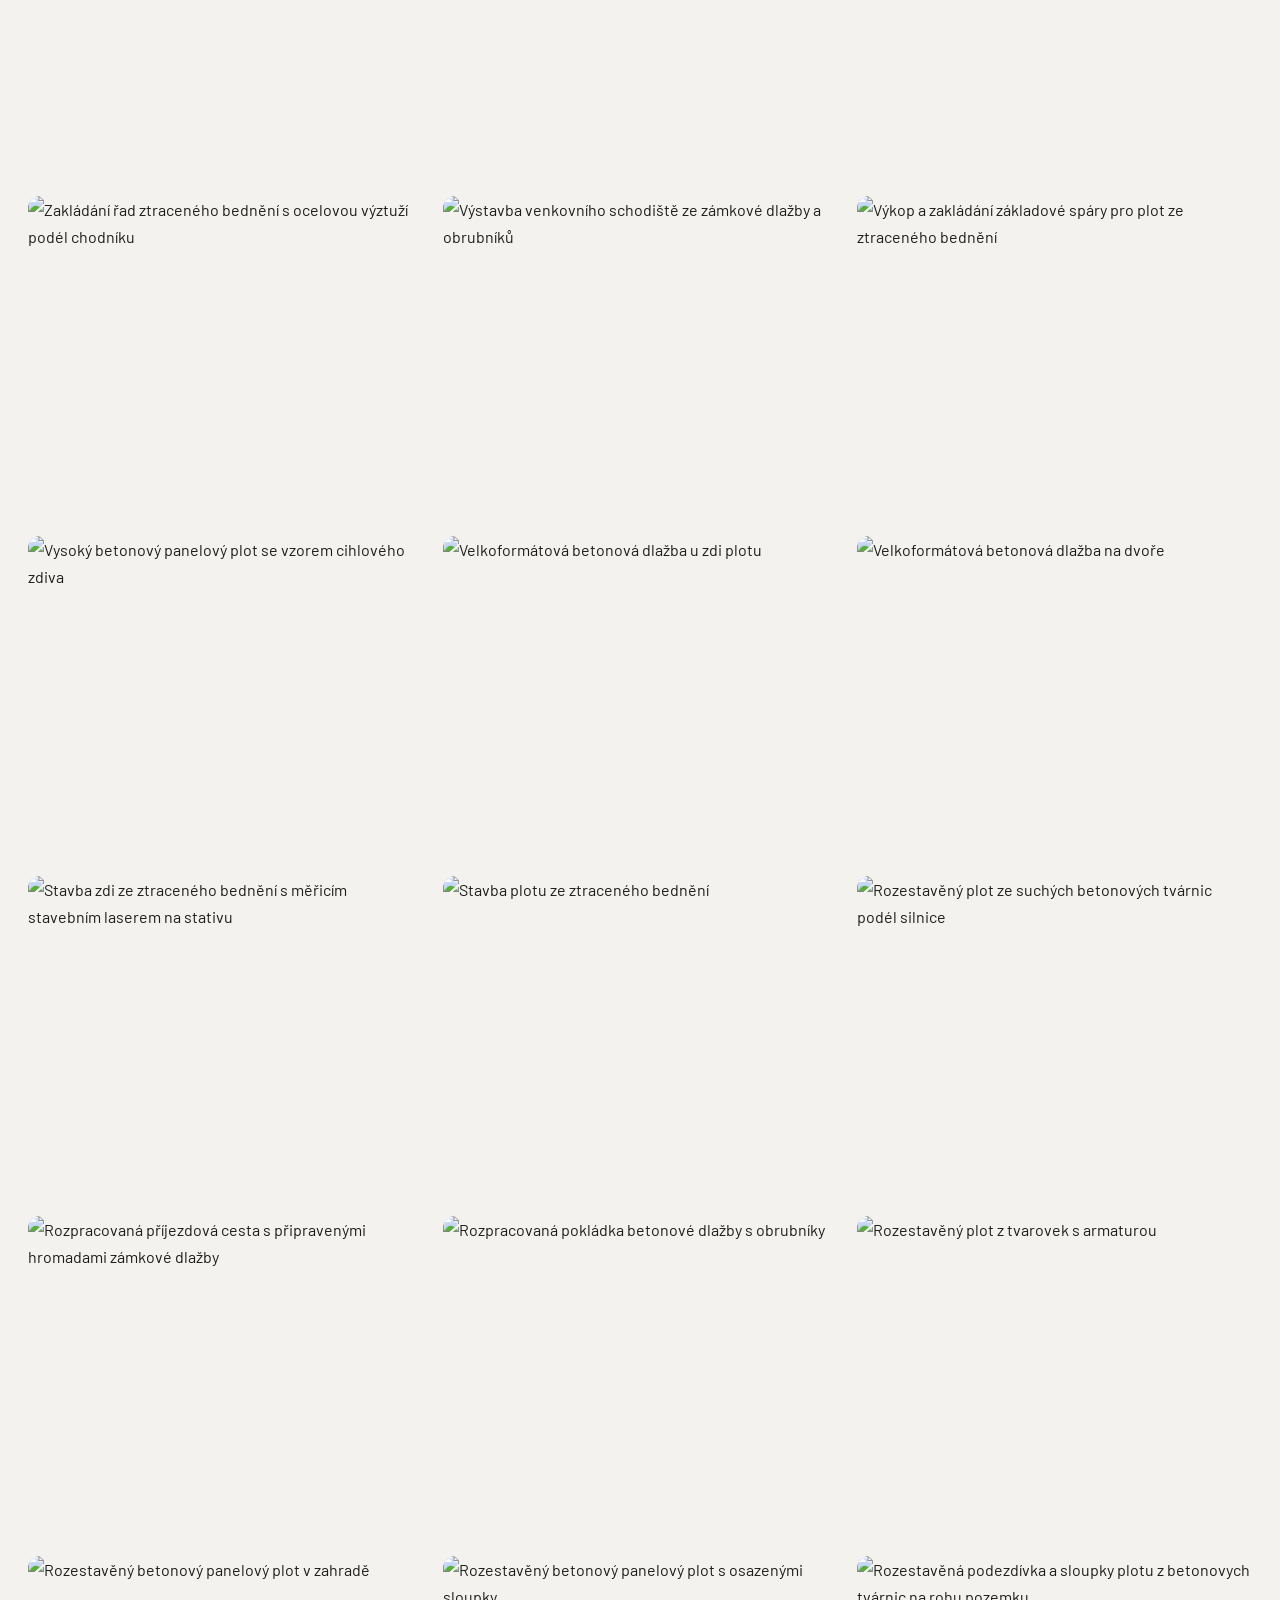
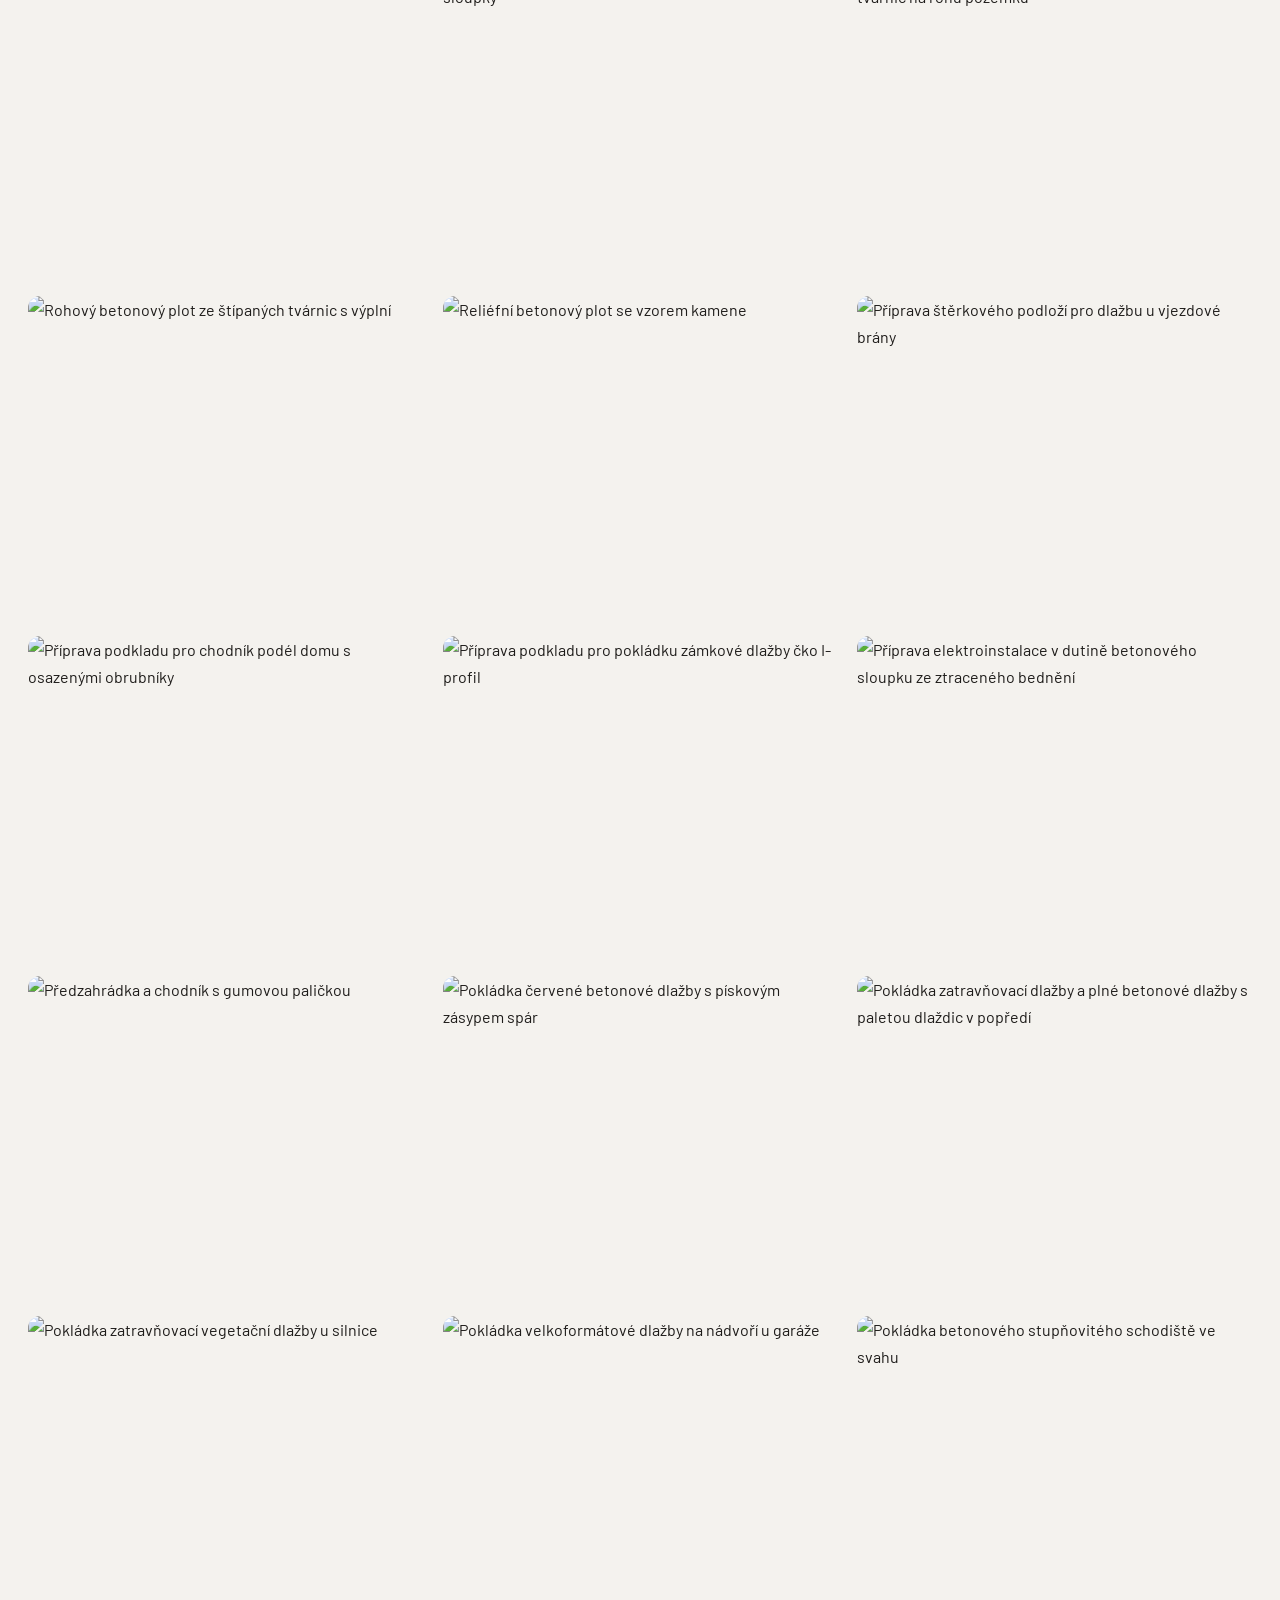
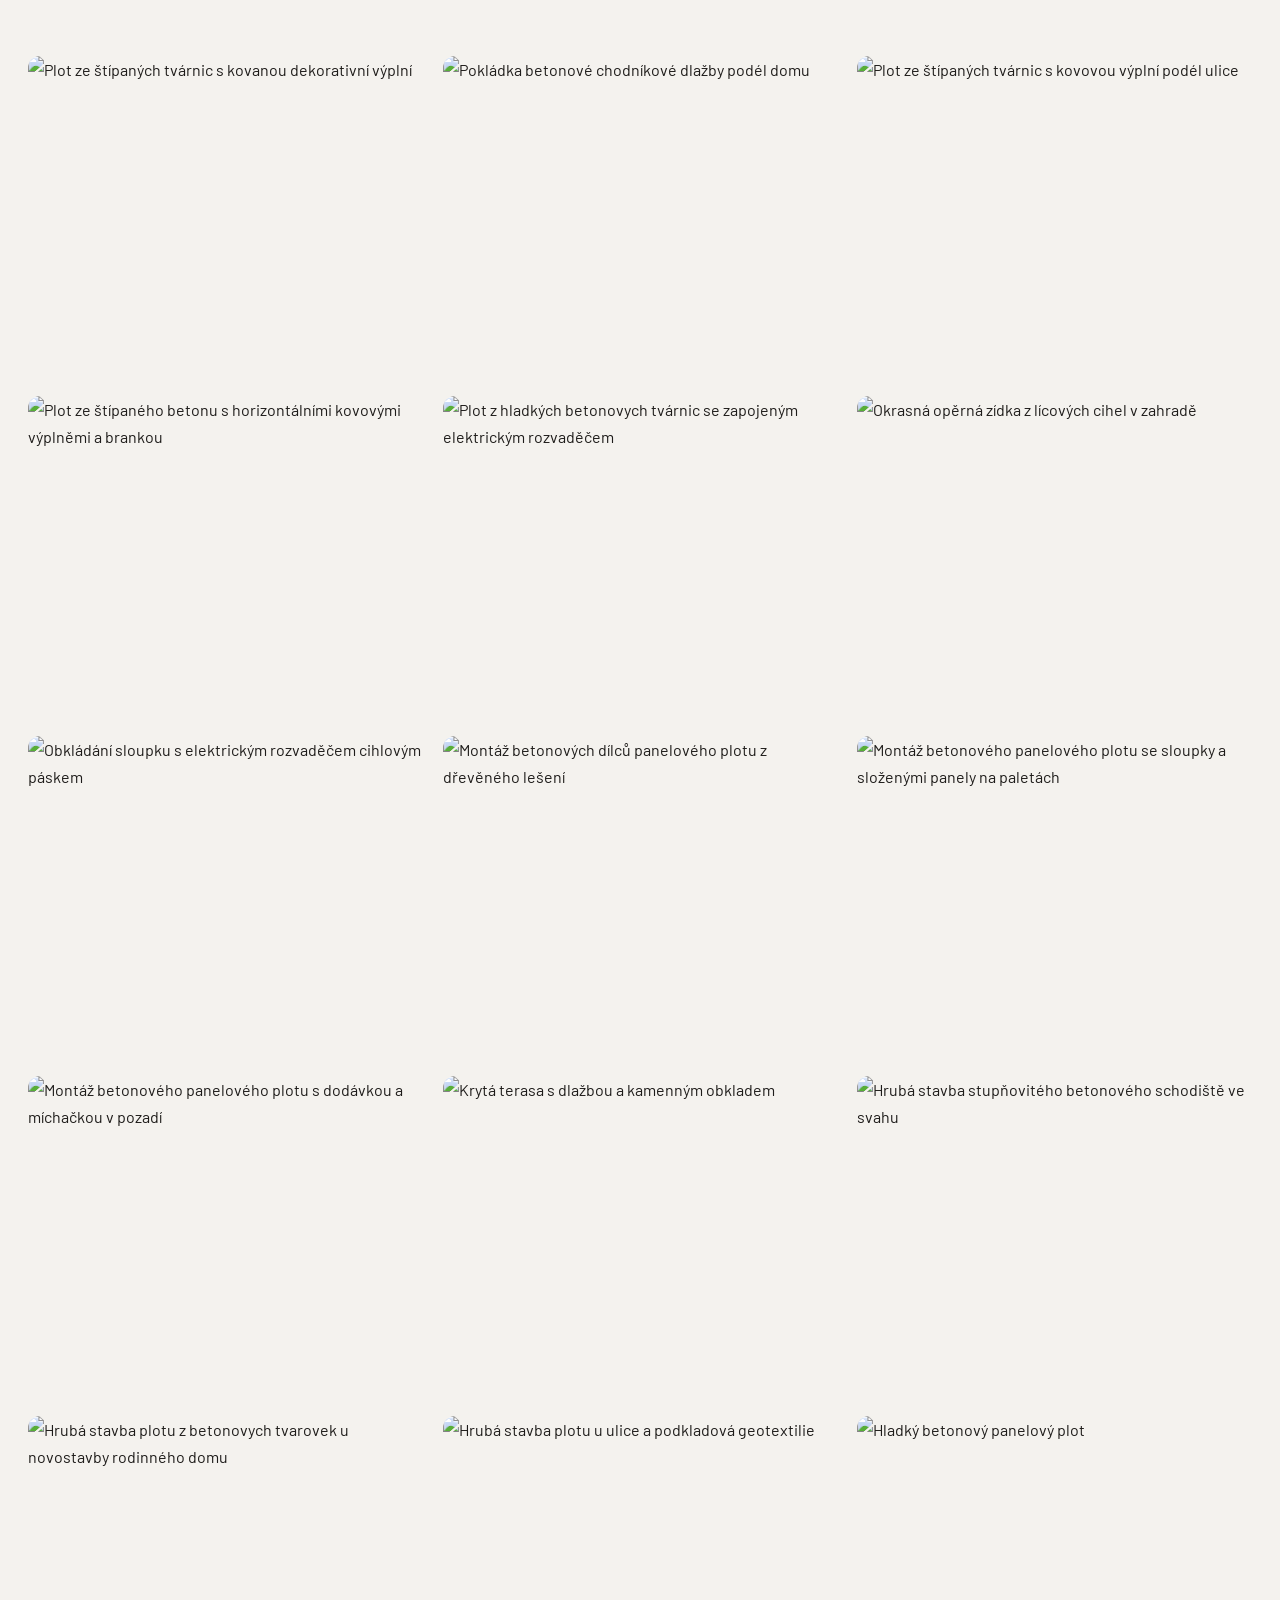
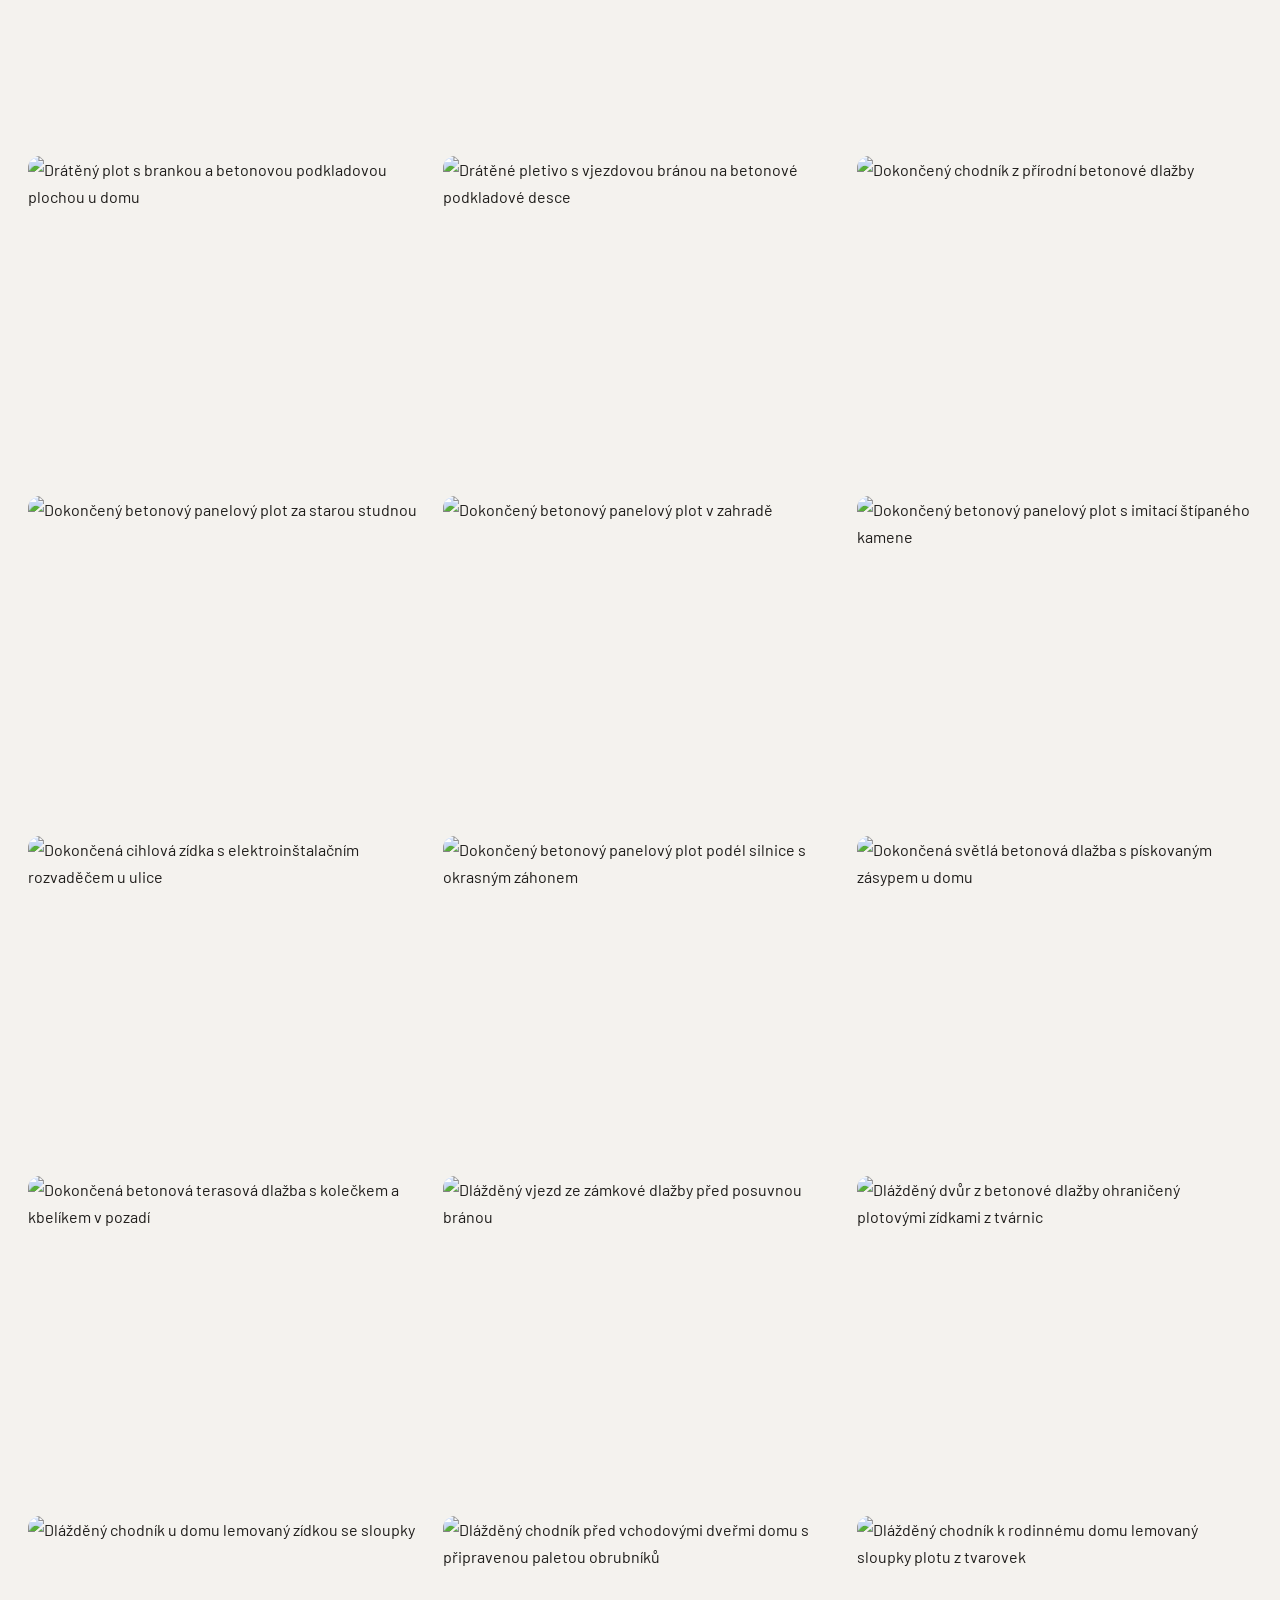
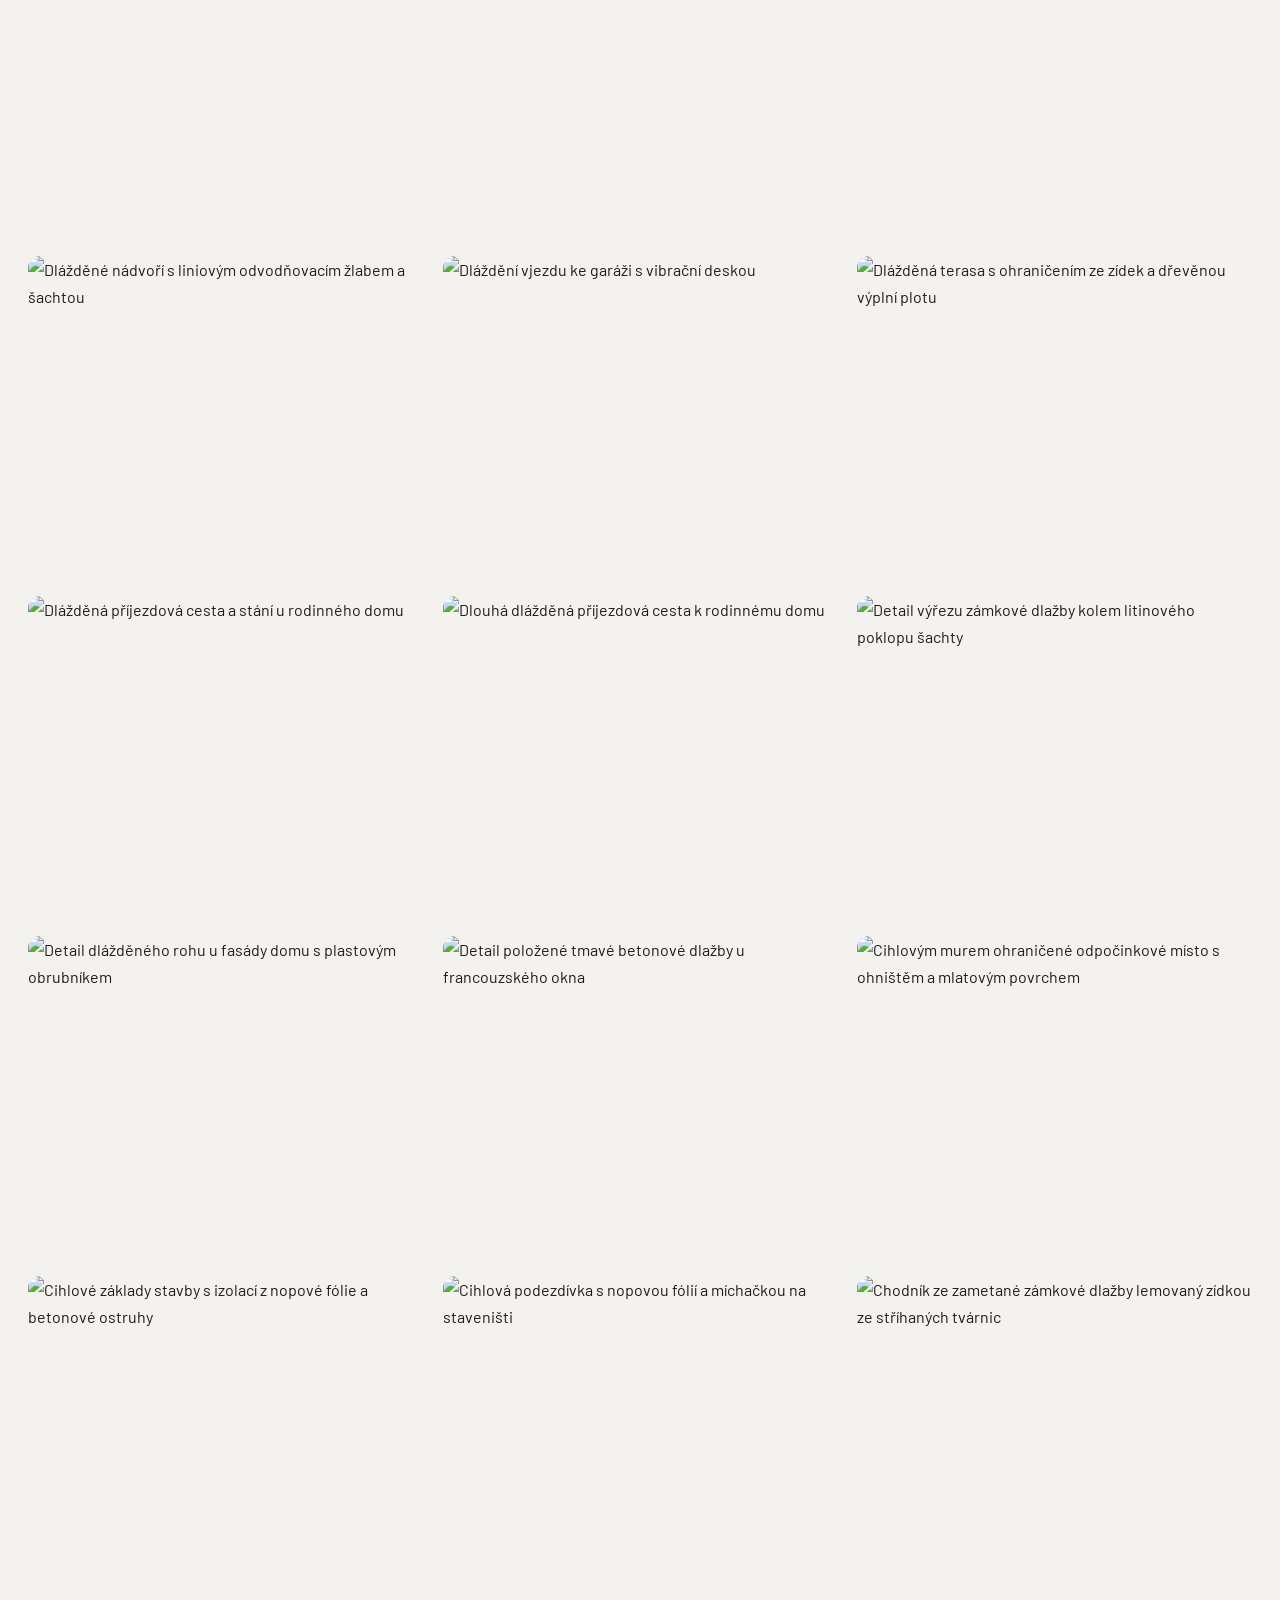
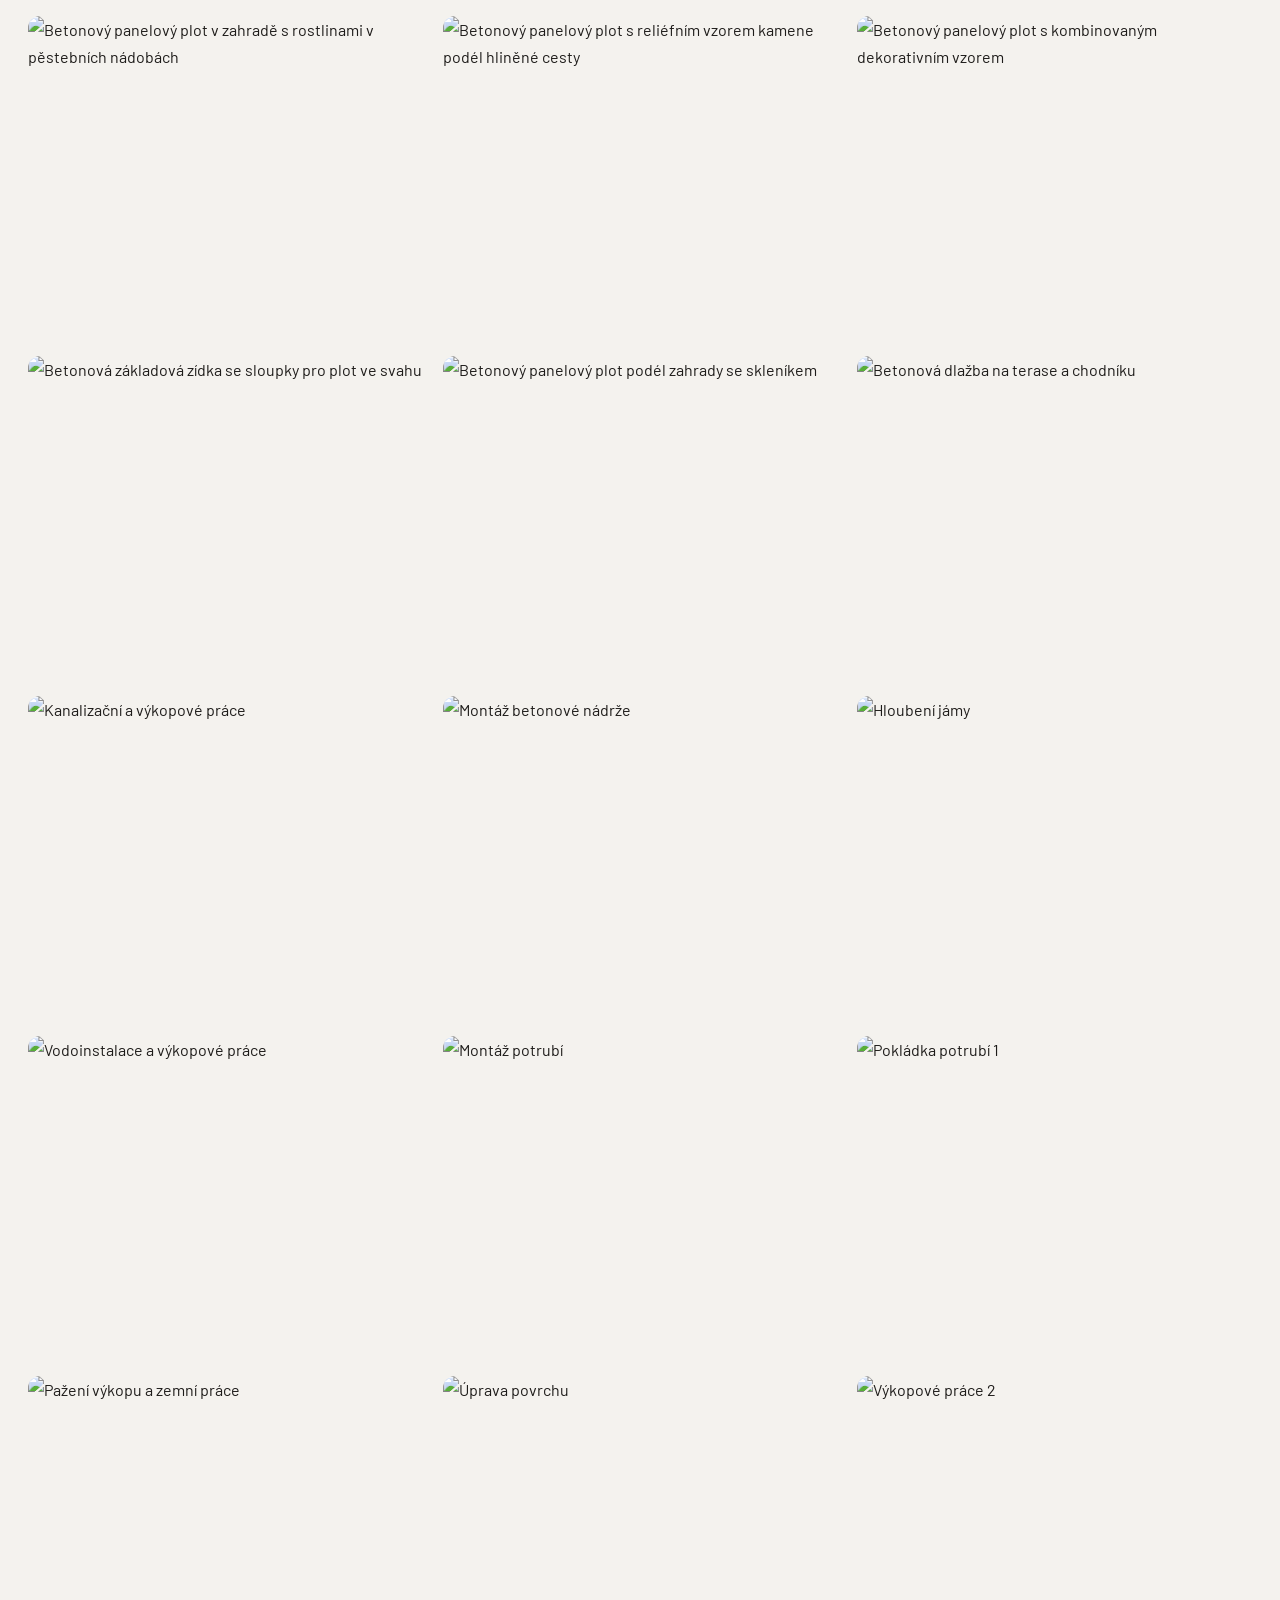
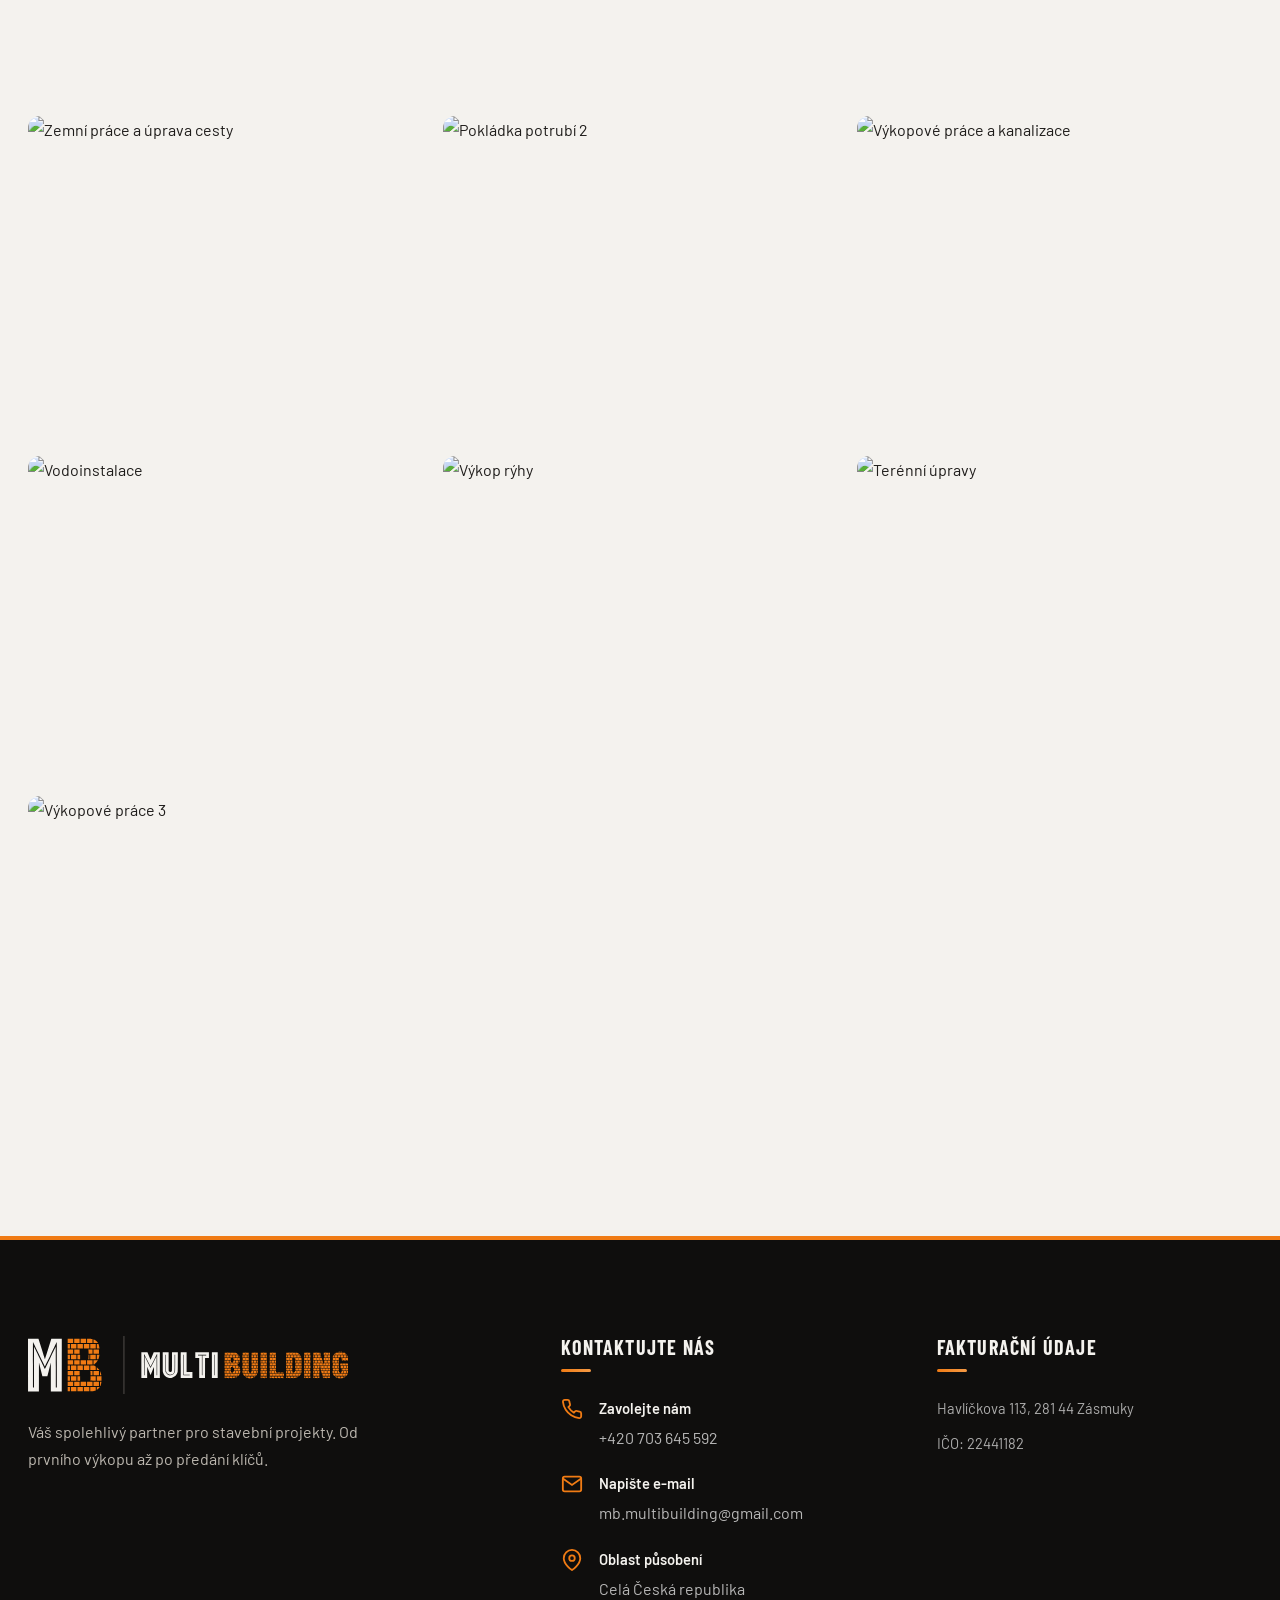
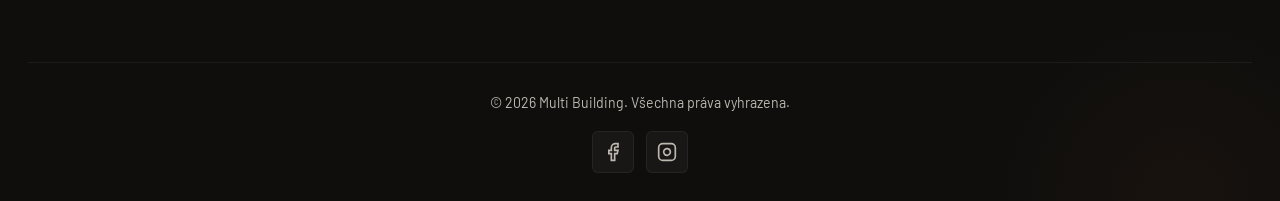
==== commit af5f7966: "Patička: PSČ u adresy, odstraněna otevírací doba - adresa Havlíčkova 113, 281 44 Zásmuky - otevírací" ====
--- a/fotogalerie.html
+++ b/fotogalerie.html
@@ -121,12 +121,8 @@
                 <div class="footer-col info-col">
                     <h3>Fakturační údaje</h3>
                     <ul class="company-details">
-                        <li>Havlíčkova 113, Zásmuky</li>
+                        <li>Havlíčkova 113, 281 44 Zásmuky</li>
                         <li>IČO: 22441182</li>
-                    </ul>
-                    <ul class="company-details" style="margin-top: 20px;">
-                        <li><strong>Otevírací doba:</strong></li>
-                        <li>Po-Pá: 7:00 - 17:00</li>
                     </ul>
                 </div>
                 
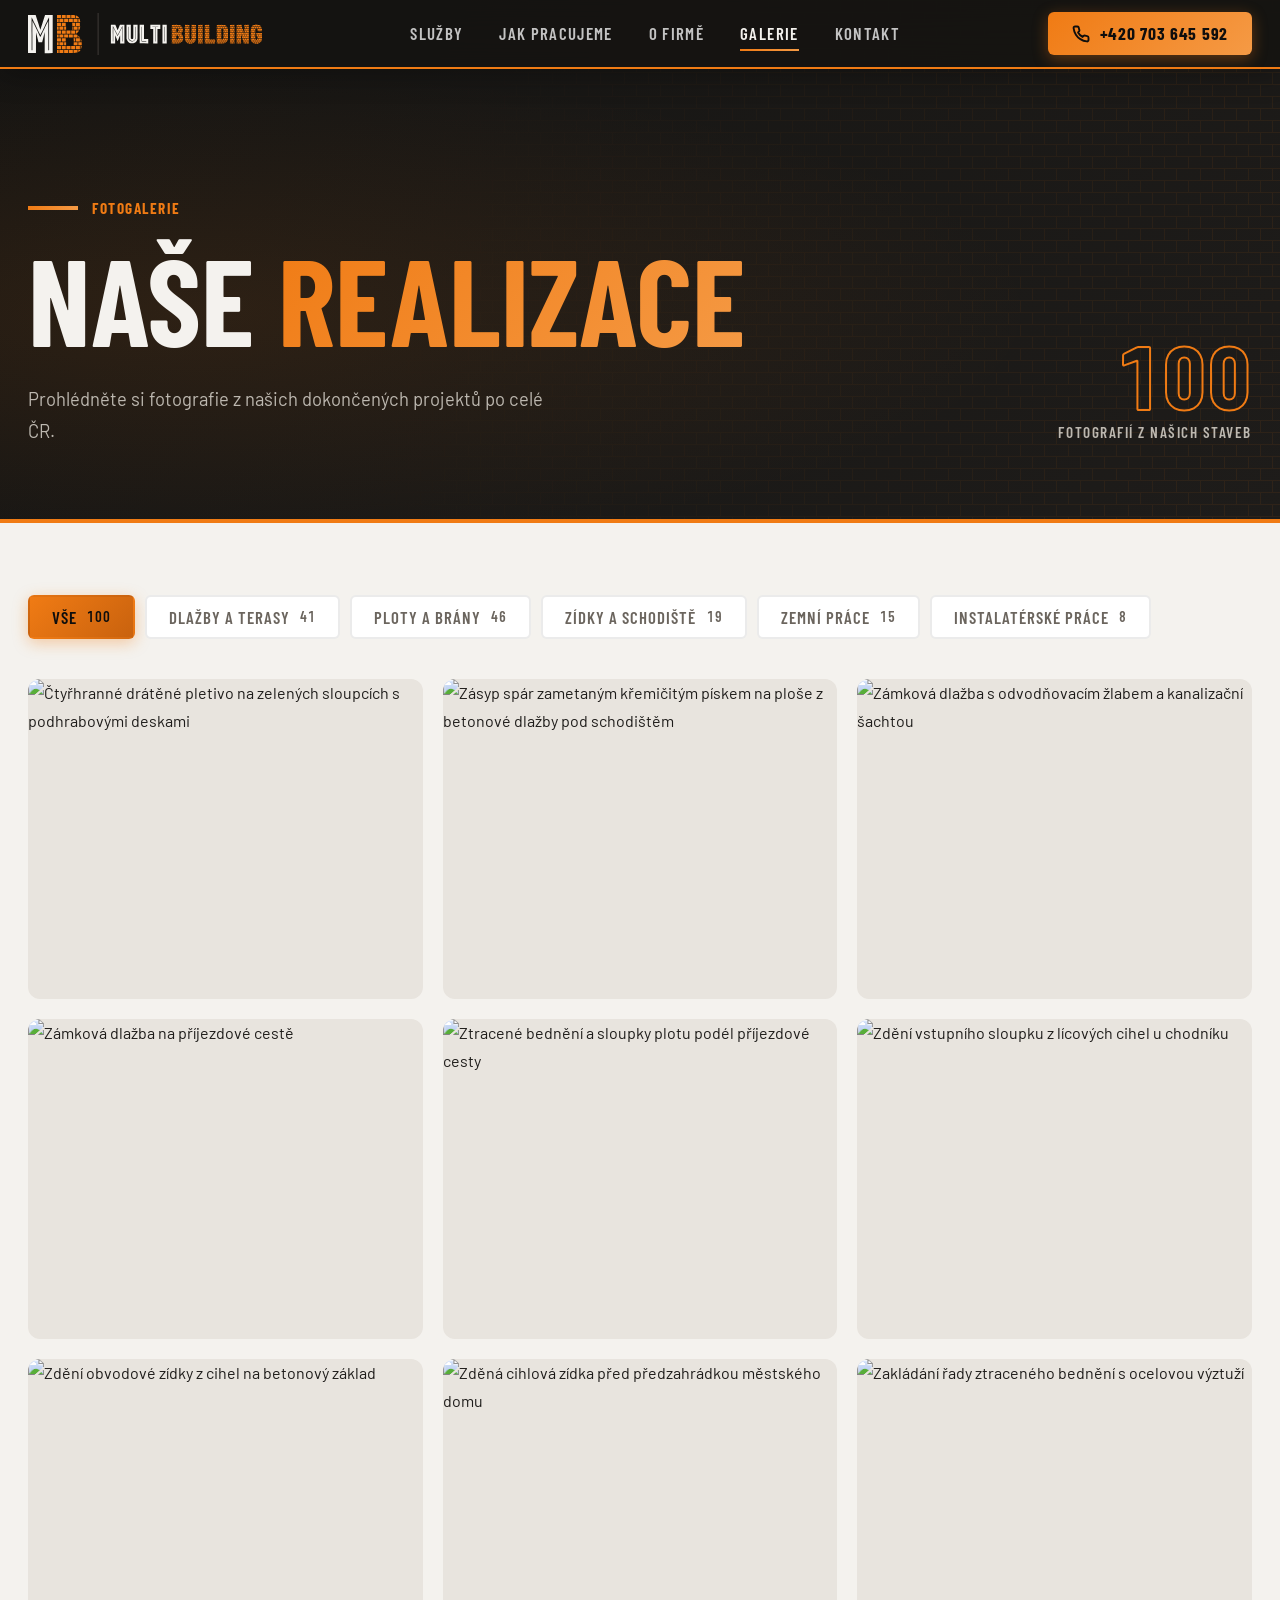
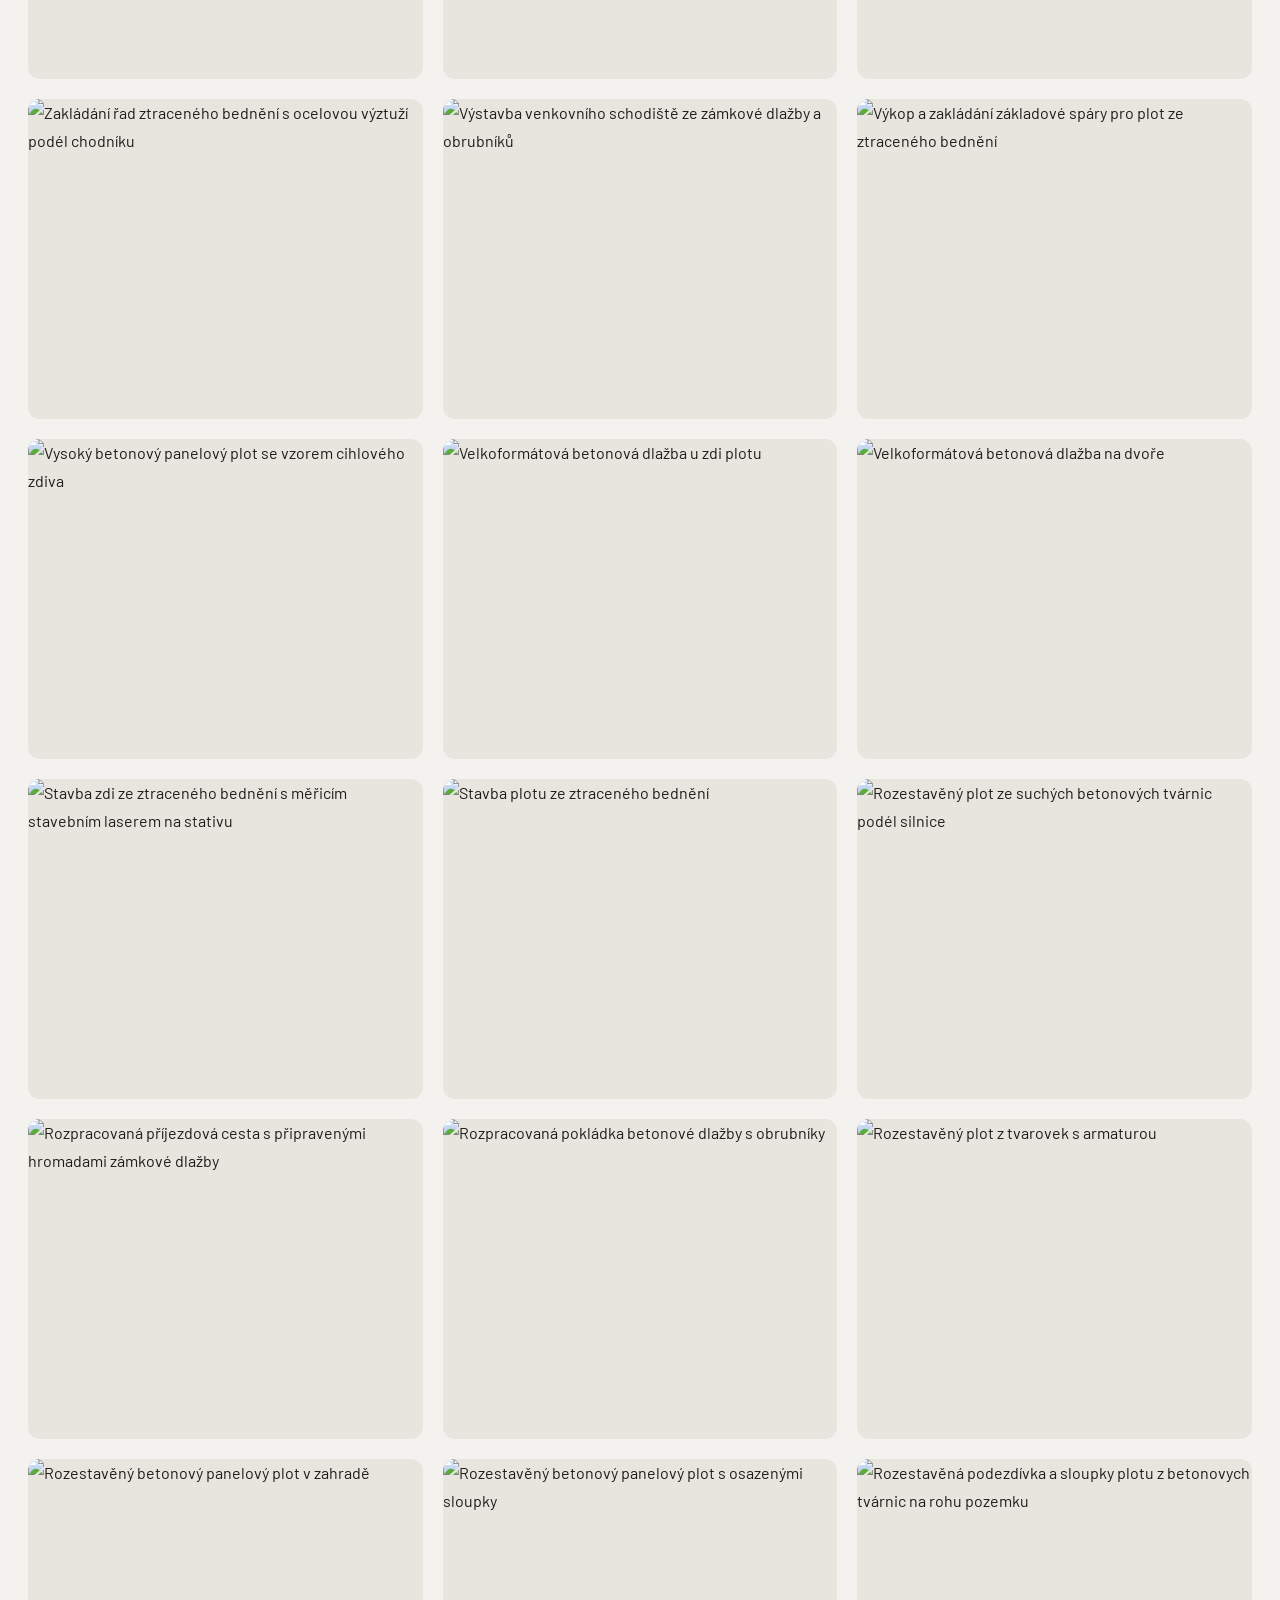
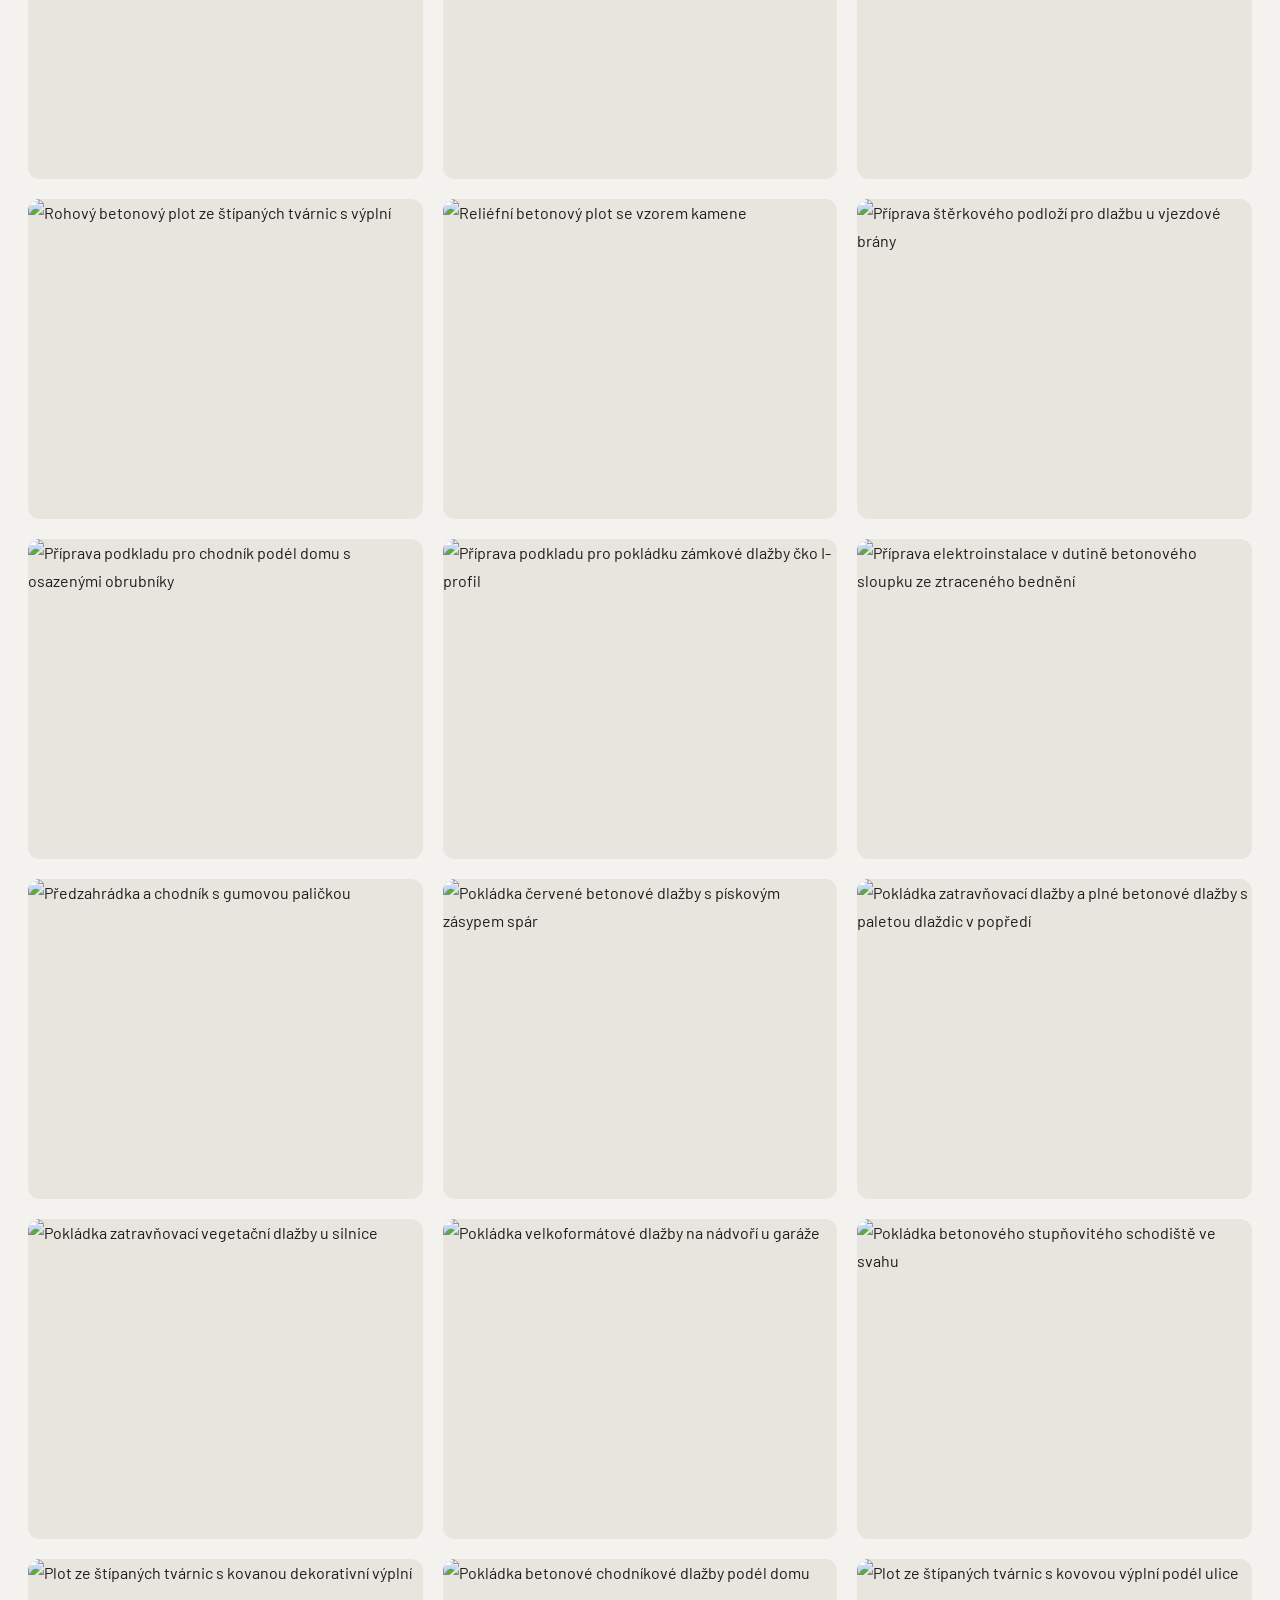
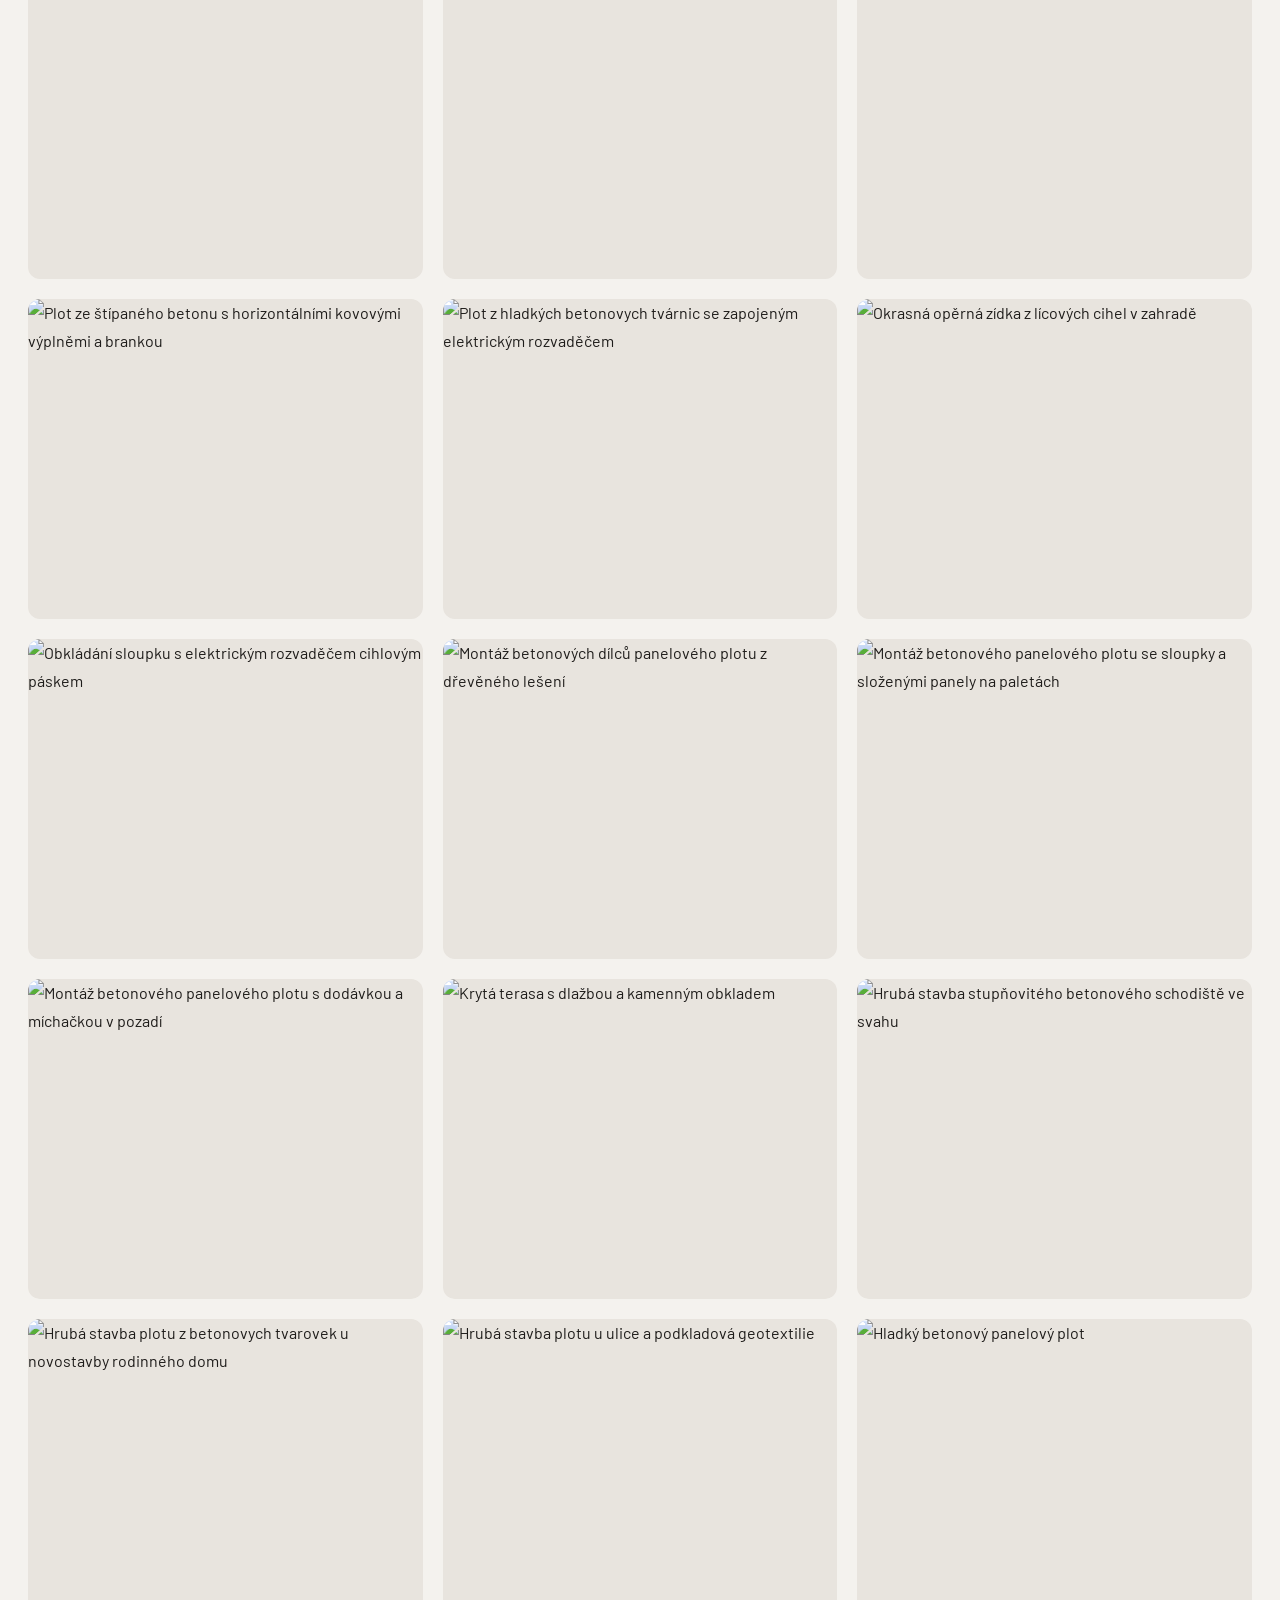
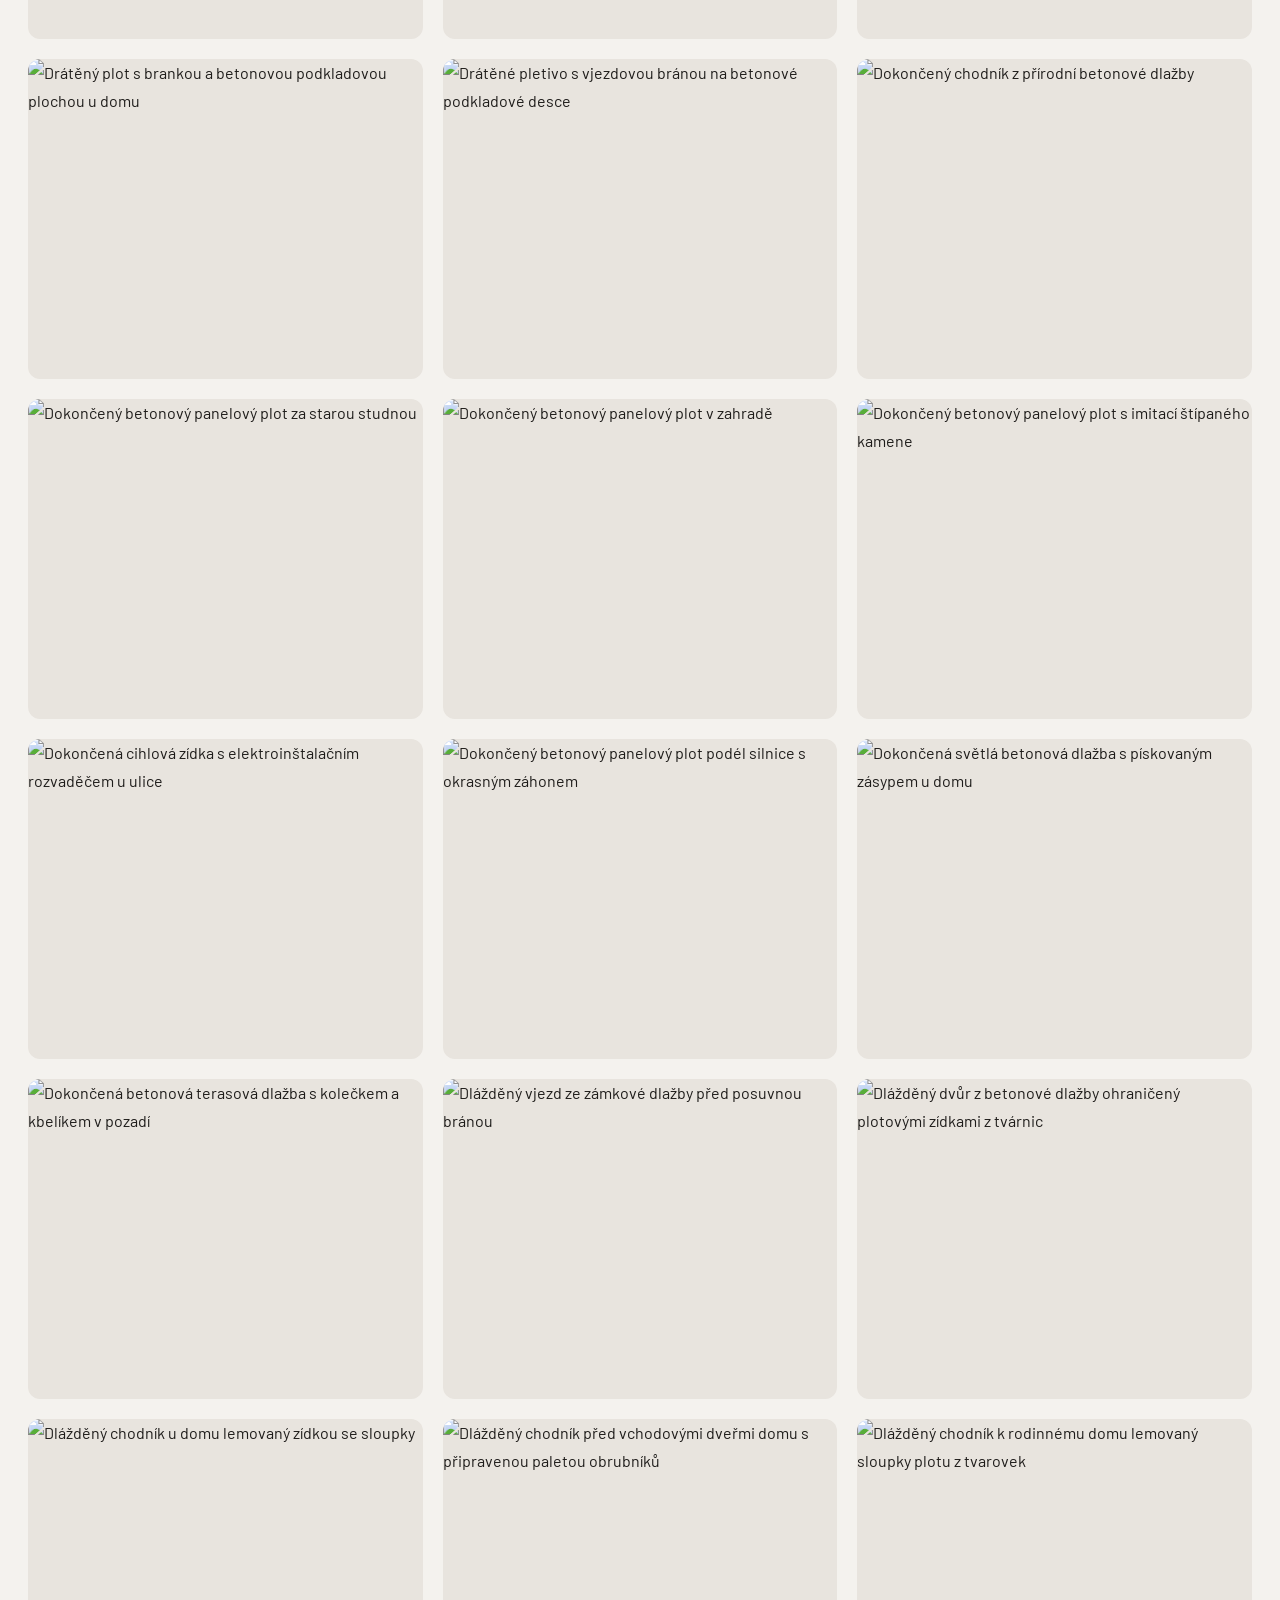
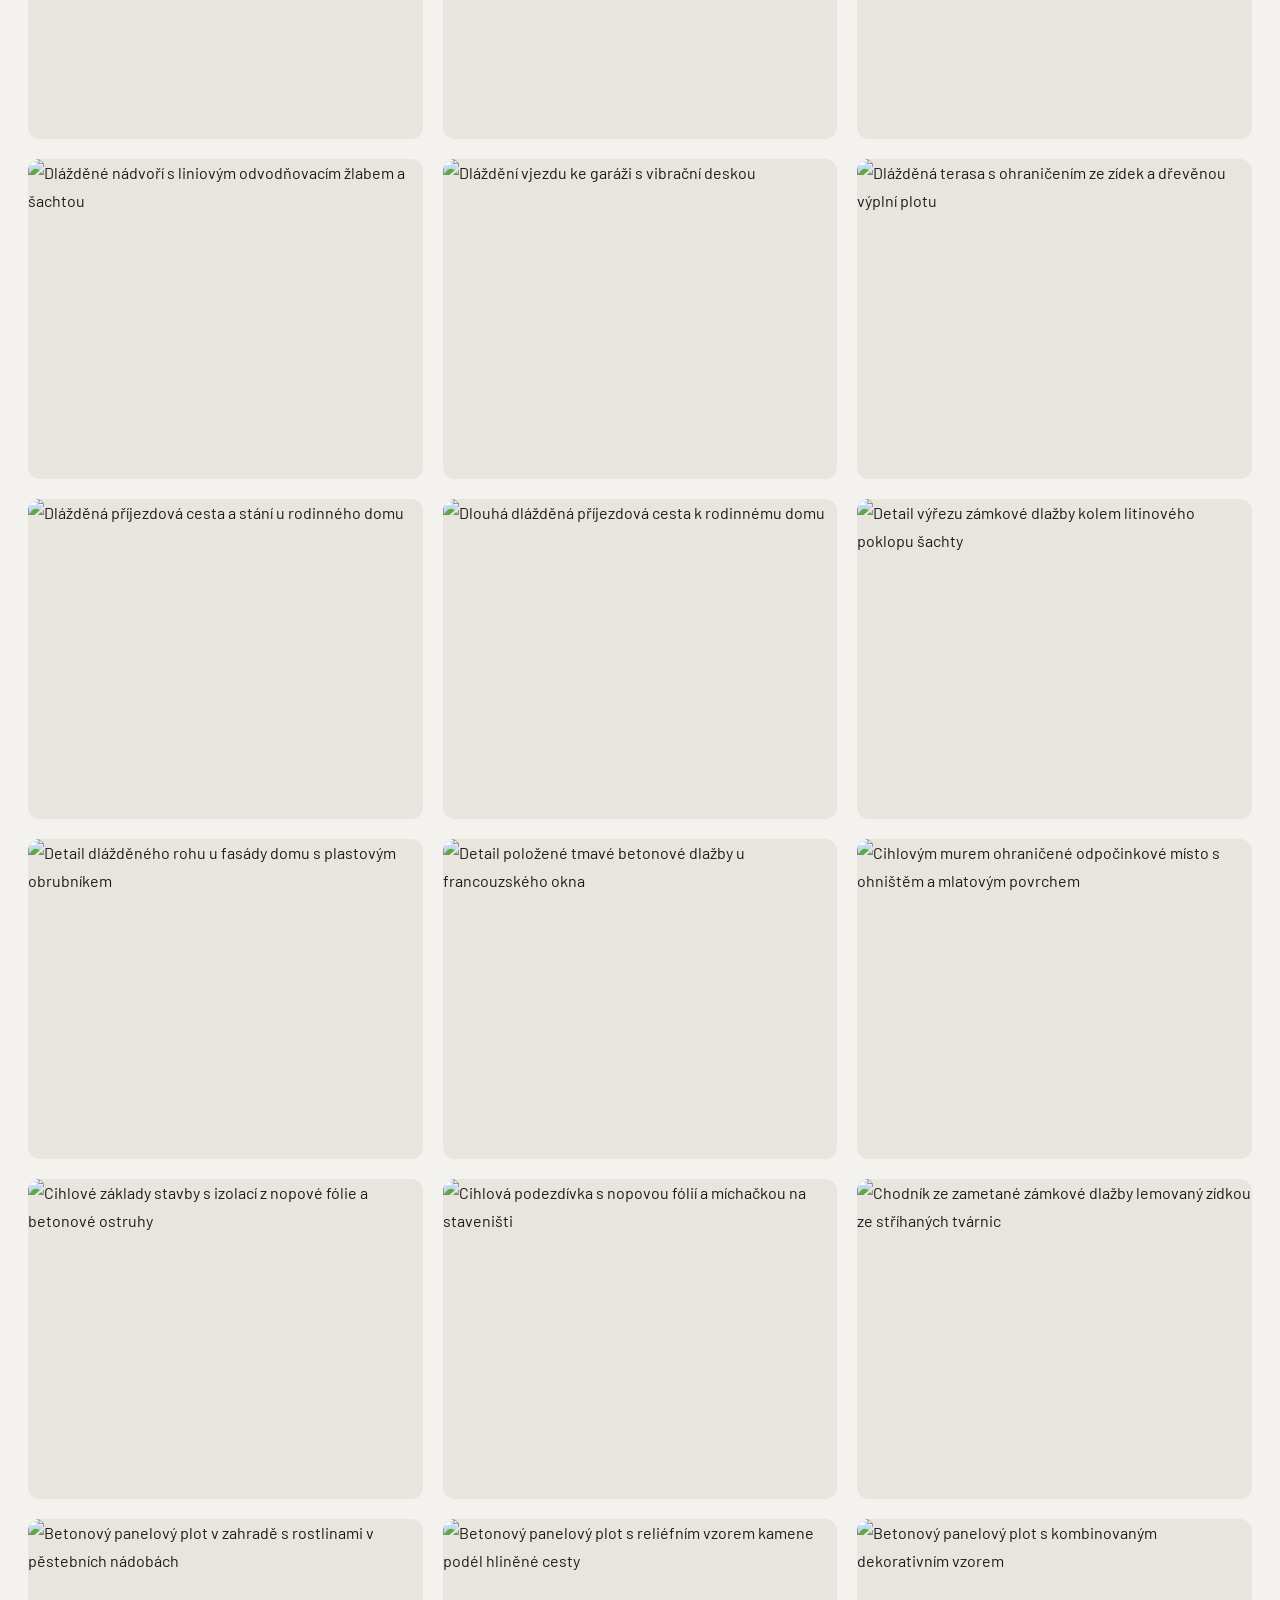
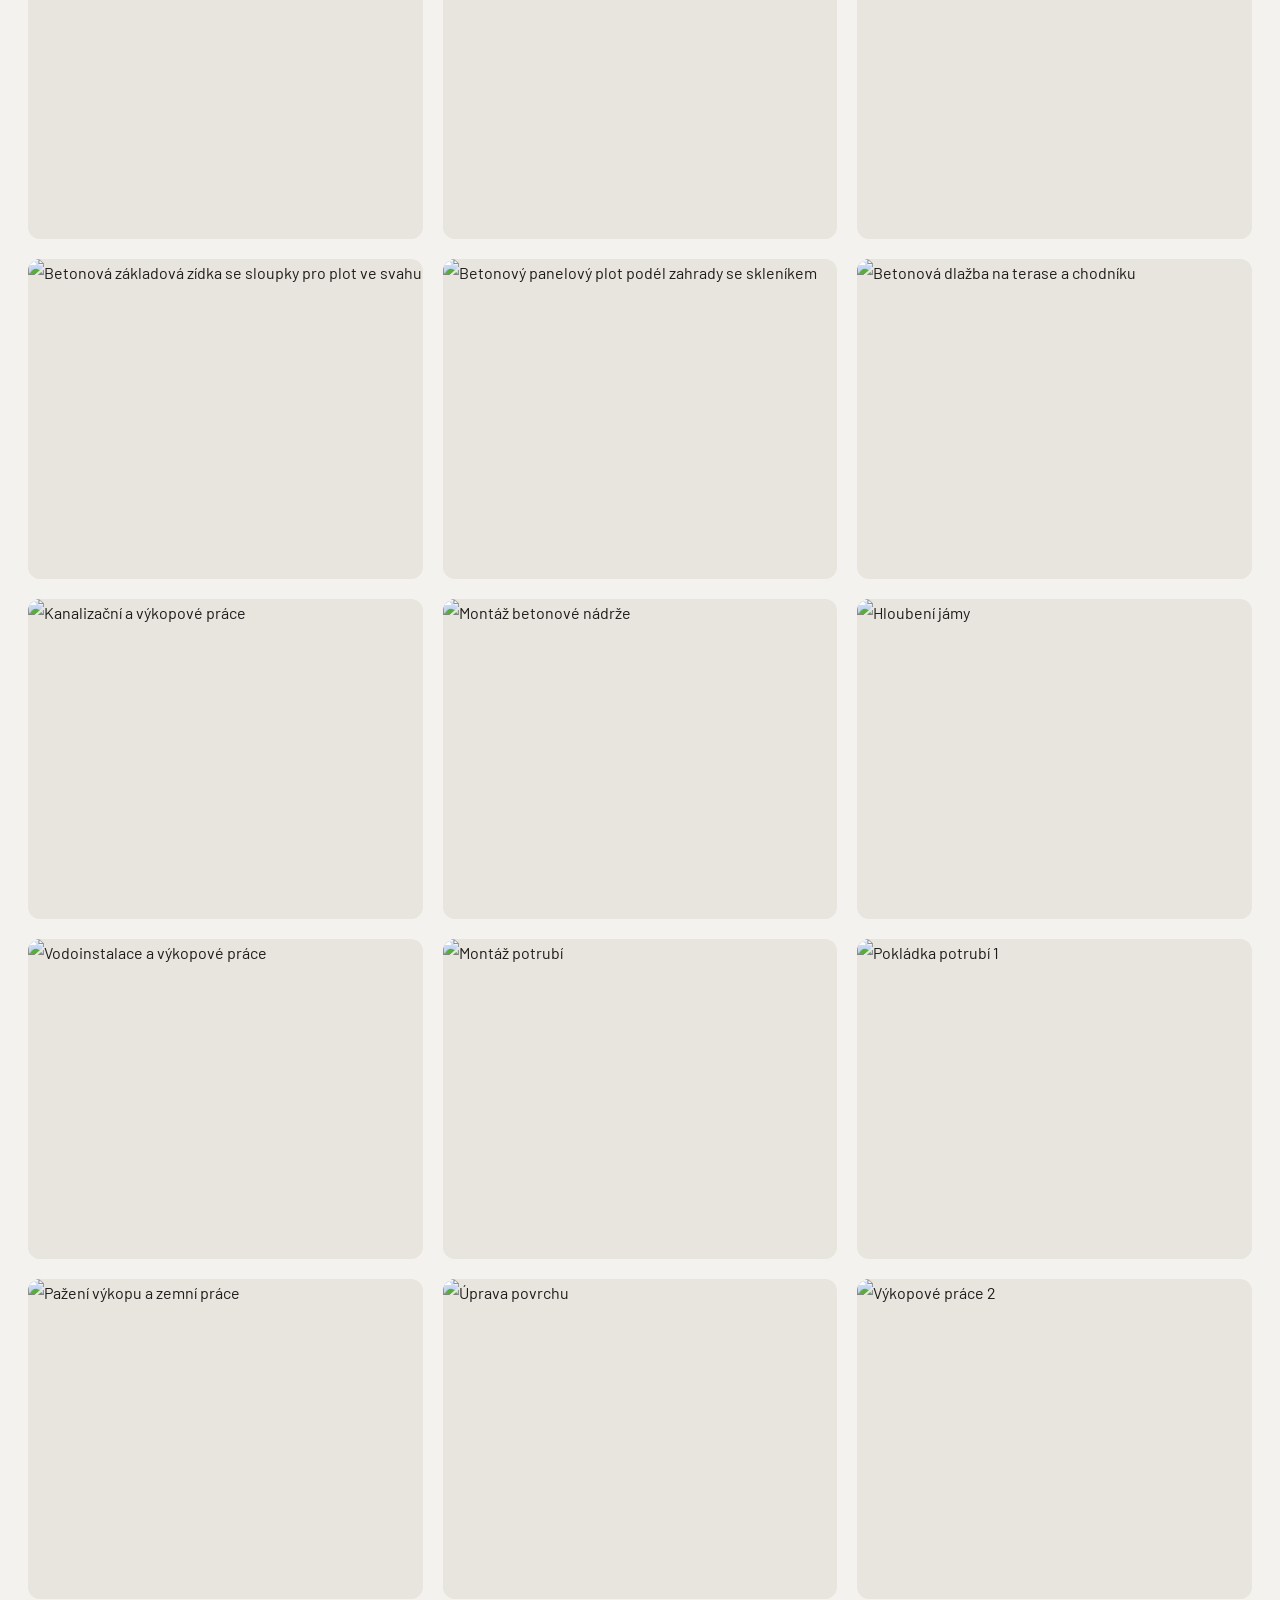
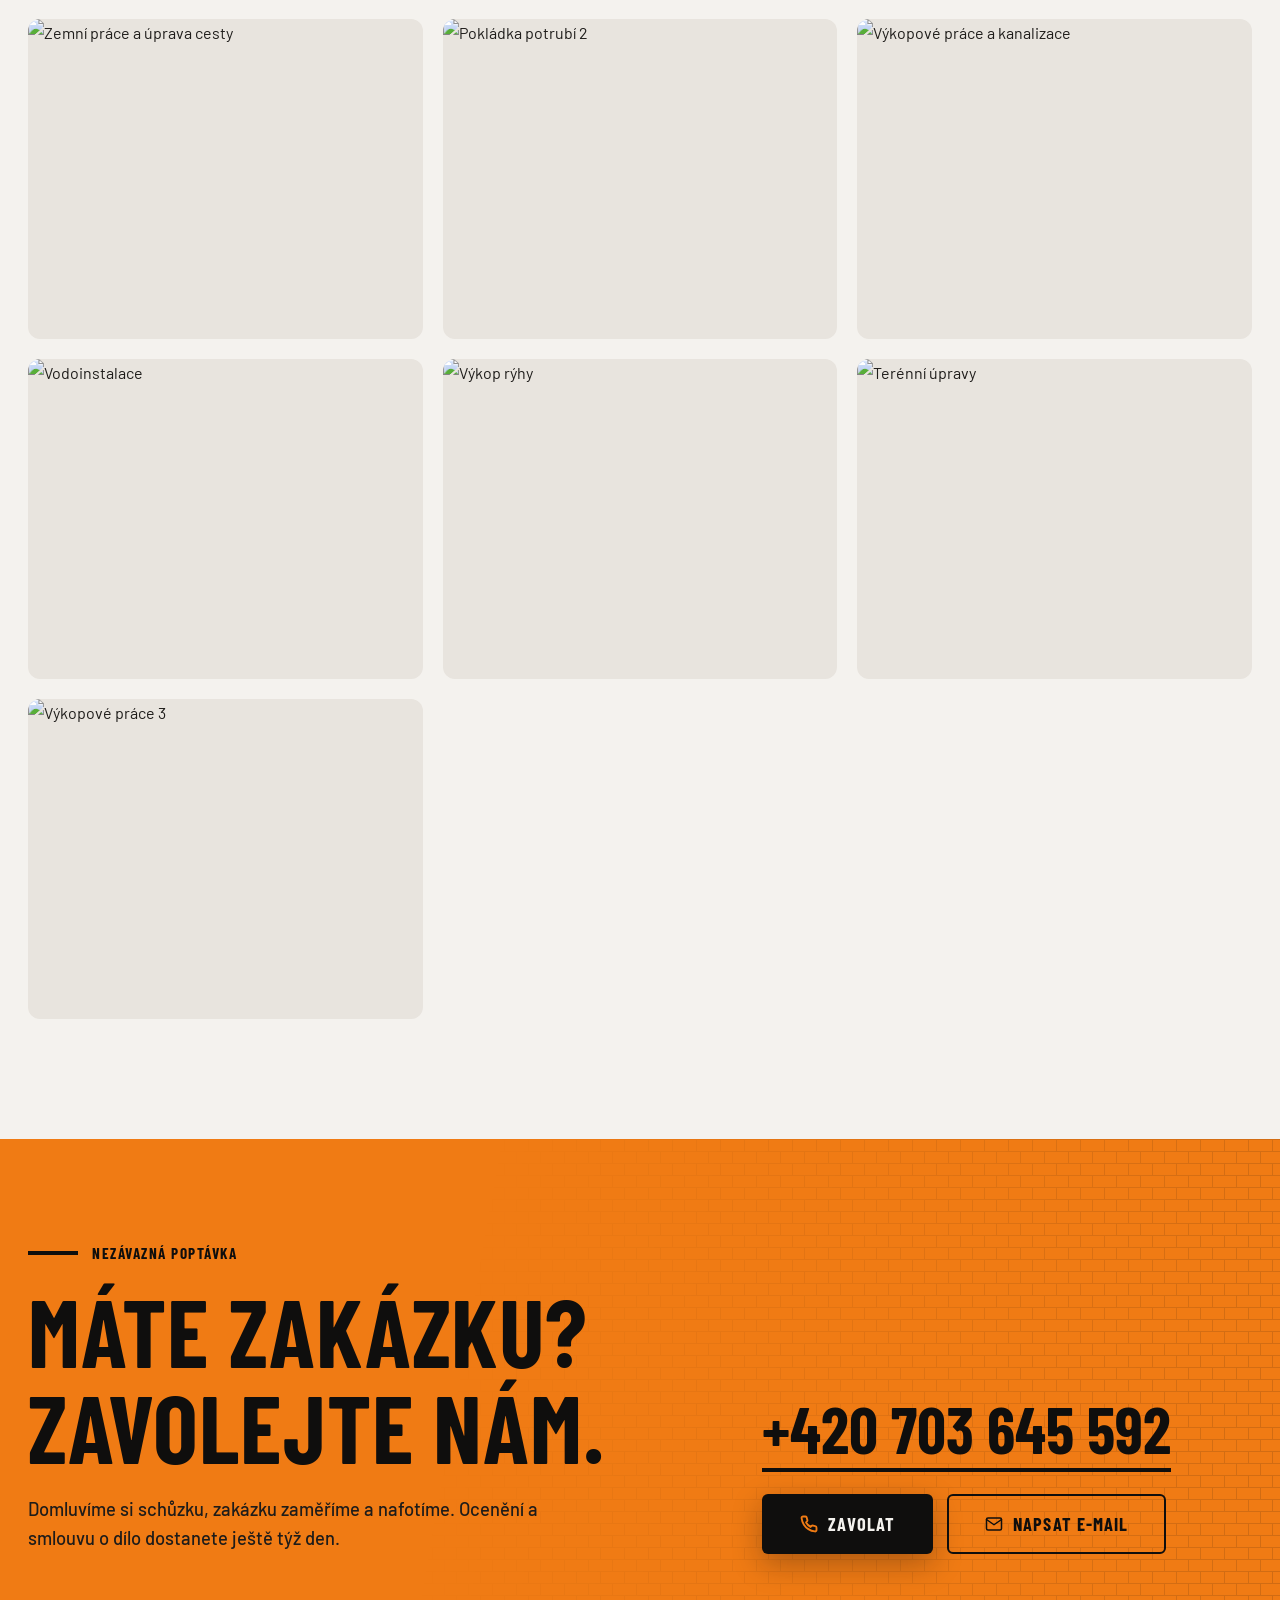
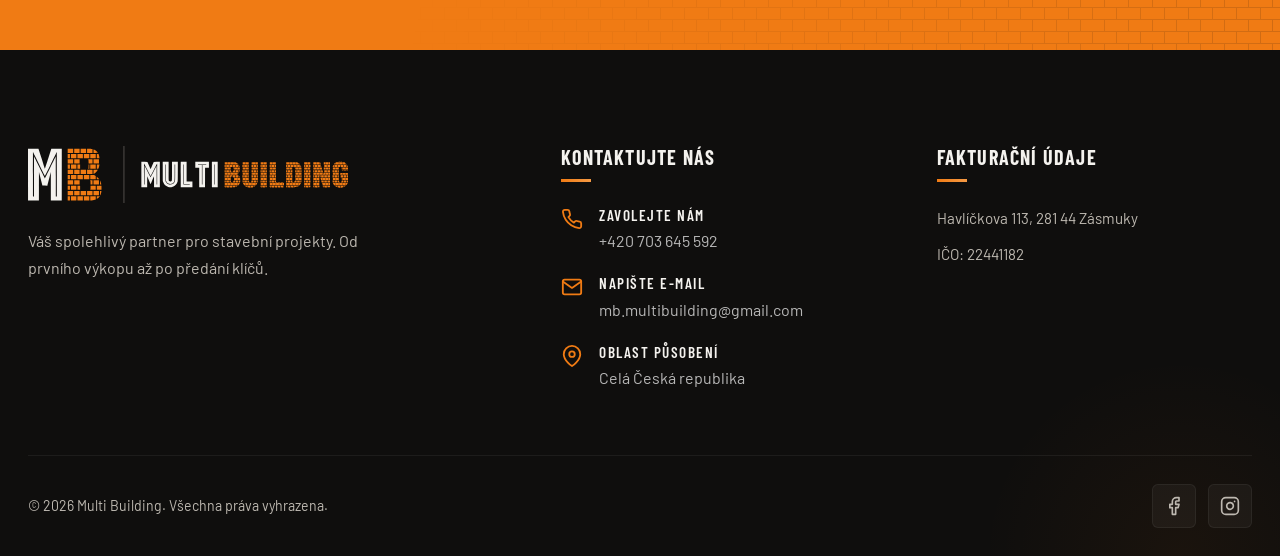
==== commit 11d35a6b: "Redesign webu podle MultiBuilding Design Systemu - Hero s obřím nadpisem, pásem faktů a běžícím páse" ====
--- a/fotogalerie.html
+++ b/fotogalerie.html
@@ -1,450 +1,374 @@
-<!DOCTYPE html>
-<html lang="cs">
-<head>
-    <meta charset="UTF-8">
-    <meta name="viewport" content="width=device-width, initial-scale=1.0">
-    <meta name="description" content="Fotogalerie realizací - Multi Building. Prohlédněte si naše dokončené projekty: dlažby, ploty, zídky, schodiště, zemní a instalatérské práce.">
-    <title>Fotogalerie | Multi Building</title>
-    <meta name="theme-color" content="#151412">
-    <!-- Favicon -->
-    <link rel="icon" href="favicon.svg" type="image/svg+xml">
-    <link rel="icon" href="favicon-32.png" sizes="32x32" type="image/png">
-    <link rel="apple-touch-icon" href="apple-touch-icon.png">
-    <!-- Google Fonts: Barlow + Barlow Condensed -->
-    <link rel="preconnect" href="https://fonts.googleapis.com">
-    <link rel="preconnect" href="https://fonts.gstatic.com" crossorigin>
-    <link href="https://fonts.googleapis.com/css2?family=Barlow+Condensed:wght@600;700&family=Barlow:wght@400;500;600;700&display=swap" rel="stylesheet">
-    <!-- Vlastní CSS -->
-    <link rel="stylesheet" href="styles.css?v=3.0">
-</head>
-<body>
-    <!-- Hlavička s navigací -->
-    <header class="header scrolled" id="header">
-        <div class="container header-inner">
-            <div class="logo">
-                <a href="index.html#uvod"><img src="logo.svg" alt="Multi Building" width="268" height="48"></a>
-            </div>
-            
-            <nav class="nav" id="nav">
-                <ul class="nav-list">
-                    <li><a href="index.html#sluzby">Služby</a></li>
-                    <li><a href="index.html#o-nas">O firmě</a></li>
-                    <li><a href="fotogalerie.html">Galerie</a></li>
-                    <li><a href="#kontakt">Kontakt</a></li>
-                </ul>
-            </nav>
-            
-            <div class="contact-quick">
-                <a href="tel:+420703645592" class="phone-btn">
-                    <svg xmlns="http://www.w3.org/2000/svg" width="18" height="18" viewBox="0 0 24 24" fill="none" stroke="currentColor" stroke-width="2.5" stroke-linecap="round" stroke-linejoin="round"><path d="M22 16.92v3a2 2 0 0 1-2.18 2 19.79 19.79 0 0 1-8.63-3.07 19.5 19.5 0 0 1-6-6 19.79 19.79 0 0 1-3.07-8.67A2 2 0 0 1 4.11 2h3a2 2 0 0 1 2 1.72 12.84 12.84 0 0 0 .7 2.81 2 2 0 0 1-.45 2.11L8.09 9.91a16 16 0 0 0 6 6l1.27-1.27a2 2 0 0 1 2.11-.45 12.84 12.84 0 0 0 2.81.7A2 2 0 0 1 22 16.92z"></path></svg>
-                    +420 703 645 592
-                </a>
-            </div>
-            
-            <!-- Hamburger menu pro mobily -->
-            <button class="mobile-menu-btn" id="mobile-menu-btn" aria-label="Menu">
-                <span></span>
-                <span></span>
-                <span></span>
-            </button>
-        </div>
-    </header>
-
-    <!-- Gallery Page Hero -->
-    <div class="gallery-page-hero">
-        <h1>Naše <span>realizace</span></h1>
-        <p>Prohlédněte si fotografie z našich dokončených projektů po celé ČR.</p>
-    </div>
-
-    <!-- Fotogalerie -->
-    <section id="galerie" class="section bg-light" style="padding-top: 80px;">
-        <div class="container">
-            <div class="section-header reveal">
-                <h2>Kompletní fotogalerie</h2>
-                <p>Vyberte si kategorii a prohlédněte si naše práce v detailu.</p>
-                <div class="gallery-filters">
-                    <button class="filter-btn active" data-filter="all">Vše</button>
-                    <button class="filter-btn" data-filter="dlazba">Dlažby a terasy</button>
-                    <button class="filter-btn" data-filter="ploty">Ploty a brány</button>
-                    <button class="filter-btn" data-filter="stavby">Zídky a schodiště</button>
-                    <button class="filter-btn" data-filter="zemni">Zemní práce</button>
-                    <button class="filter-btn" data-filter="instalaterske">Instalatérské práce</button>
-                </div>
-            </div>
-            <div class="gallery-grid reveal revealed" id="gallery-grid">
-                <!-- Fotky se načtou dynamicky z photos.json -->
-                <div class="gallery-loading" id="gallery-loading">
-                    <div class="spinner"></div>
-                    <p>Načítám fotogalerii...</p>
-                </div>
-            </div>
-        </div>
-    </section>
-
-    <!-- Patička a Kontakt -->
-    <footer id="kontakt" class="footer">
-        <div class="container">
-            <div class="footer-grid">
-                
-                <div class="footer-col brand-col">
-                    <h2><img src="logo.svg" alt="Multi Building" width="320" height="57" loading="lazy"></h2>
-                    <p>Váš spolehlivý partner pro stavební projekty. Od prvního výkopu až po předání klíčů.</p>
-                </div>
-                
-                <div class="footer-col contact-col">
-                    <h3>Kontaktujte nás</h3>
-                    <div class="contact-methods">
-                        <a href="tel:+420703645592" class="contact-item">
-                            <svg xmlns="http://www.w3.org/2000/svg" width="22" height="22" viewBox="0 0 24 24" fill="none" stroke="currentColor" stroke-width="2"><path d="M22 16.92v3a2 2 0 0 1-2.18 2 19.79 19.79 0 0 1-8.63-3.07 19.5 19.5 0 0 1-6-6 19.79 19.79 0 0 1-3.07-8.67A2 2 0 0 1 4.11 2h3a2 2 0 0 1 2 1.72 12.84 12.84 0 0 0 .7 2.81 2 2 0 0 1-.45 2.11L8.09 9.91a16 16 0 0 0 6 6l1.27-1.27a2 2 0 0 1 2.11-.45 12.84 12.84 0 0 0 2.81.7A2 2 0 0 1 22 16.92z"></path></svg>
-                            <span>
-                                <strong>Zavolejte nám</strong>
-                                +420 703 645 592
-                            </span>
-                        </a>
-                        <a href="mailto:mb.multibuilding@gmail.com" class="contact-item">
-                            <svg xmlns="http://www.w3.org/2000/svg" width="22" height="22" viewBox="0 0 24 24" fill="none" stroke="currentColor" stroke-width="2"><path d="M4 4h16c1.1 0 2 .9 2 2v12c0 1.1-.9 2-2 2H4c-1.1 0-2-.9-2-2V6c0-1.1.9-2 2-2z"></path><polyline points="22,6 12,13 2,6"></polyline></svg>
-                            <span>
-                                <strong>Napište e-mail</strong>
-                                mb.multibuilding@gmail.com
-                            </span>
-                        </a>
-                        <div class="contact-item">
-                            <svg xmlns="http://www.w3.org/2000/svg" width="22" height="22" viewBox="0 0 24 24" fill="none" stroke="currentColor" stroke-width="2"><path d="M21 10c0 7-9 13-9 13s-9-6-9-13a9 9 0 0 1 18 0z"></path><circle cx="12" cy="10" r="3"></circle></svg>
-                            <span>
-                                <strong>Oblast působení</strong>
-                                Celá Česká republika
-                            </span>
-                        </div>
-                    </div>
-                </div>
-                
-                <div class="footer-col info-col">
-                    <h3>Fakturační údaje</h3>
-                    <ul class="company-details">
-                        <li>Havlíčkova 113, 281 44 Zásmuky</li>
-                        <li>IČO: 22441182</li>
-                    </ul>
-                </div>
-                
-            </div>
-            
-            <div class="footer-bottom">
-                <p>&copy; 2026 Multi Building. Všechna práva vyhrazena.</p>
-                <div class="socials">
-                    <a href="https://www.facebook.com/people/MB-MultiBuilding/61593268110803/" target="_blank" rel="noopener noreferrer" aria-label="Facebook"><svg xmlns="http://www.w3.org/2000/svg" width="20" height="20" viewBox="0 0 24 24" fill="none" stroke="currentColor" stroke-width="2"><path d="M18 2h-3a5 5 0 0 0-5 5v3H7v4h3v8h4v-8h3l1-4h-4V7a1 1 0 0 1 1-1h3z"></path></svg></a>
-                    <a href="https://www.instagram.com/mbmultibuilding/" target="_blank" rel="noopener noreferrer" aria-label="Instagram"><svg xmlns="http://www.w3.org/2000/svg" width="20" height="20" viewBox="0 0 24 24" fill="none" stroke="currentColor" stroke-width="2"><rect x="2" y="2" width="20" height="20" rx="5" ry="5"></rect><path d="M16 11.37A4 4 0 1 1 12.63 8 4 4 0 0 1 16 11.37z"></path><line x1="17.5" y1="6.5" x2="17.51" y2="6.5"></line></svg></a>
-                </div>
-            </div>
-        </div>
-    </footer>
-
-    <!-- Lightbox -->
-    <div class="lightbox" id="lightbox">
-        <button class="lightbox-close" id="lightbox-close" aria-label="Zavřít">&times;</button>
-        <button class="lightbox-nav lightbox-prev" id="lightbox-prev" aria-label="Předchozí">&#8249;</button>
-        <button class="lightbox-nav lightbox-next" id="lightbox-next" aria-label="Další">&#8250;</button>
-        <img src="" alt="" id="lightbox-img">
-        <div class="lightbox-caption" id="lightbox-caption"></div>
-    </div>
-
-    <!-- Scroll to Top -->
-    <button class="scroll-top" id="scroll-top" aria-label="Nahoru">
-        <svg xmlns="http://www.w3.org/2000/svg" width="22" height="22" viewBox="0 0 24 24" fill="none" stroke="currentColor" stroke-width="2.5" stroke-linecap="round" stroke-linejoin="round"><polyline points="18 15 12 9 6 15"></polyline></svg>
-    </button>
-
-    <!-- JavaScript -->
-    <script>
-        // ===========================================
-        // MOBILE MENU
-        // ===========================================
-        const menuBtn = document.getElementById('mobile-menu-btn');
-        const nav = document.getElementById('nav');
-        const header = document.getElementById('header');
-
-        menuBtn.addEventListener('click', () => {
-            menuBtn.classList.toggle('active');
-            nav.classList.toggle('active');
-        });
-
-        document.querySelectorAll('.nav a').forEach(link => {
-            link.addEventListener('click', () => {
-                menuBtn.classList.remove('active');
-                nav.classList.remove('active');
-            });
-        });
-
-        // ===========================================
-        // HEADER SCROLL (keep scrolled class on gallery page)
-        // ===========================================
-        window.addEventListener('scroll', () => {
-            if (window.scrollY > 50) {
-                header.classList.add('scrolled');
-            }
-            // Don't remove scrolled on gallery page — header is always dark
-        });
-
-        // ===========================================
-        // SCROLL-TO-TOP BUTTON
-        // ===========================================
-        const scrollTopBtn = document.getElementById('scroll-top');
-        
-        window.addEventListener('scroll', () => {
-            if (window.scrollY > 600) {
-                scrollTopBtn.classList.add('visible');
-            } else {
-                scrollTopBtn.classList.remove('visible');
-            }
-        });
-
-        scrollTopBtn.addEventListener('click', () => {
-            window.scrollTo({ top: 0, behavior: 'smooth' });
-        });
-
-        // ===========================================
-        // SCROLL REVEAL ANIMATIONS
-        // ===========================================
-        const revealElements = document.querySelectorAll('.reveal, .reveal-left, .reveal-right, .reveal-stagger');
-
-        const revealObserver = new IntersectionObserver((entries) => {
-            entries.forEach(entry => {
-                if (entry.isIntersecting) {
-                    entry.target.classList.add('revealed');
-                    revealObserver.unobserve(entry.target);
-                }
-            });
-        }, {
-            threshold: 0.1,
-            rootMargin: '0px 0px -30px 0px'
-        });
-
-        revealElements.forEach(el => revealObserver.observe(el));
-
-        // ===========================================
-        // LOAD PHOTOS FROM CLOUDINARY (photos.json)
-        // ===========================================
-        const galleryGrid = document.getElementById('gallery-grid');
-        const galleryLoading = document.getElementById('gallery-loading');
-
-        // Mapování klíčových slov na kategorie
-        function getCategories(id) {
-            const name = id.toLowerCase();
-            const cats = [];
-
-            // Instalatérské práce (vodoinstalace, potrubí, kanalizace, nádrže).
-            // Kanalizační šachta v dlažbě zůstává dlažbou, ne instalatérskou prací.
-            const instal = name.includes('vodoinstal') || name.includes('instalatér') || name.includes('instalater') ||
-                name.includes('potrub') || name.includes('nádrž') || name.includes('nadrz') ||
-                name.includes('přípojk') || name.includes('pripojk') ||
-                (name.includes('kanaliz') && !name.includes('šacht') && !name.includes('sacht'));
-
-            // Dlažby a terasy
-            if (name.includes('dlažb') || name.includes('dlazb') || name.includes('dláždě') || name.includes('dlážděn') ||
-                name.includes('chodník') || name.includes('chodnik') || name.includes('terasa') || name.includes('teras') ||
-                name.includes('vjezd') || name.includes('příjezdov') || name.includes('prijezdov') ||
-                name.includes('nádvoří') || name.includes('nadvor') || name.includes('dvůr') || name.includes('dvur') ||
-                name.includes('předzahrádka') || name.includes('predzahrad') ||
-                ((name.includes('pokládka') || name.includes('pokladka')) && !instal) || name.includes('velkoformátov') ||
-                name.includes('zásyp_spár') || name.includes('zasypsp')) {
-                cats.push('dlazba');
-            }
-
-            // Ploty a brány
-            if (name.includes('plot') || name.includes('pletivo') || name.includes('brán') || name.includes('bran') ||
-                name.includes('sloupk') || name.includes('panelový') || name.includes('panelovy') ||
-                name.includes('ztracen') || name.includes('drátěn') || name.includes('draten') ||
-                name.includes('čtyřhrann') || name.includes('ctyrhrann') || name.includes('podhrabov') ||
-                ((name.includes('montáž') || name.includes('montaz')) && !instal) || name.includes('stavba_plotu') ||
-                name.includes('stavba_zdi') || name.includes('stavba_betonov') ||
-                name.includes('reliéf') || name.includes('relief') || name.includes('hladký') ||
-                name.includes('rozestavěn') || name.includes('rozestaven') ||
-                name.includes('zakládání') || name.includes('zakladani') ||
-                name.includes('elektroinstalace')) {
-                cats.push('ploty');
-            }
-
-            // Zídky a schodiště
-            if (name.includes('zídka') || name.includes('zídky') || name.includes('zidka') || name.includes('zidky') ||
-                name.includes('zdění') || name.includes('zdeni') || name.includes('zděná') || name.includes('zdena') ||
-                name.includes('schodiště') || name.includes('schodist') ||
-                name.includes('cihlová') || name.includes('cihlové') || name.includes('cihlový') ||
-                name.includes('cihlova') || name.includes('cihlove') || name.includes('cihlov') ||
-                name.includes('obkládání') || name.includes('obkladani') ||
-                name.includes('okrasná') || name.includes('okrasna') ||
-                name.includes('opěrná') || name.includes('operna') ||
-                name.includes('podezdívka') || name.includes('podezdivka') ||
-                name.includes('ohništ') || name.includes('ohnist') ||
-                name.includes('hrubá_stavba') || name.includes('výstavba') || name.includes('vystavba') ||
-                name.includes('geotextilie') || name.includes('základy_stavby')) {
-                cats.push('stavby');
-            }
-
-            // Zemní práce
-            if (name.includes('výkop') || name.includes('vykop') ||
-                name.includes('zemní') || name.includes('zemni') ||
-                name.includes('hloubení') || name.includes('hloubeni') || name.includes('jáma') || name.includes('jámy') ||
-                name.includes('rýh') || name.includes('ryh') || name.includes('pažení') || name.includes('pazeni') ||
-                name.includes('terénní') || name.includes('terenni') ||
-                name.includes('úprava_povrchu') || name.includes('uprava_povrchu') ||
-                name.includes('základové_spáry') || name.includes('zakladove_spary') ||
-                name.includes('odvodňovac') || name.includes('odvodnova') ||
-                name.includes('kanalizač') || name.includes('kanalizac') ||
-                name.includes('šacht') || name.includes('sacht') ||
-                name.includes('žlab') || name.includes('zlab')) {
-                cats.push('zemni');
-            }
-
-            // Instalatérské práce
-            if (instal) {
-                cats.push('instalaterske');
-            }
-
-            // Pokud nebyla přiřazena žádná kategorie, přiřadíme "ostatni"
-            if (cats.length === 0) cats.push('dlazba');
-
-            return cats;
-        }
-
-        // Vytvoření pěkného alt textu z ID
-        function idToLabel(id) {
-            return id.replace(/_/g, ' ');
-        }
-
-        // Načtení fotek a vykreslení galerie
-        fetch('photos.json')
-            .then(res => res.json())
-            .then(photos => {
-                galleryLoading.remove();
-
-                photos.forEach((photo, index) => {
-                    const categories = getCategories(photo.id);
-                    const label = idToLabel(photo.id);
-
-                    const item = document.createElement('div');
-                    item.className = 'gallery-item ' + categories.join(' ');
-                    item.setAttribute('data-url', photo.url);
-                    item.setAttribute('data-thumb', photo.thumb);
-                    item.onclick = function() { openLightbox(this); };
-                    item.style.animationDelay = (index % 20) * 0.03 + 's';
-
-                    item.innerHTML = `
-                        <img src="${photo.thumb}" alt="${label}" loading="lazy">
-                        <div class="gallery-overlay"><span>${label}</span></div>
-                    `;
-
-                    galleryGrid.appendChild(item);
-                });
-
-                // Inicializace filtrů po načtení fotek
-                initFilters();
-            })
-            .catch(err => {
-                galleryLoading.innerHTML = '<p style="color: #e74c3c;">Nepodařilo se načíst fotogalerii.</p>';
-                console.error('Chyba při načítání photos.json:', err);
-            });
-
-        // ===========================================
-        // GALLERY FILTER
-        // ===========================================
-        function initFilters() {
-            const filterBtns = document.querySelectorAll('.filter-btn');
-            const galleryItems = document.querySelectorAll('.gallery-item');
-
-            filterBtns.forEach(btn => {
-                btn.addEventListener('click', () => {
-                    filterBtns.forEach(b => b.classList.remove('active'));
-                    btn.classList.add('active');
-
-                    const filterValue = btn.getAttribute('data-filter');
-
-                    galleryItems.forEach(item => {
-                        if (filterValue === 'all' || item.classList.contains(filterValue)) {
-                            item.classList.remove('hide');
-                            item.style.animation = 'fadeInUp 0.5s ease forwards';
-                        } else {
-                            item.classList.add('hide');
-                        }
-                    });
-                });
-            });
-        }
-
-        // ===========================================
-        // LIGHTBOX
-        // ===========================================
-        const lightbox = document.getElementById('lightbox');
-        const lightboxImg = document.getElementById('lightbox-img');
-        const lightboxCaption = document.getElementById('lightbox-caption');
-        const lightboxClose = document.getElementById('lightbox-close');
-        const lightboxPrev = document.getElementById('lightbox-prev');
-        const lightboxNext = document.getElementById('lightbox-next');
-        
-        let currentLightboxIndex = 0;
-        let lightboxImages = [];
-
-        function openLightbox(element) {
-            const allItems = document.querySelectorAll('.gallery-item:not(.hide)');
-            lightboxImages = [];
-            allItems.forEach((item, i) => {
-                const fullUrl = item.getAttribute('data-url');
-                const img = item.querySelector('img');
-                if (img) {
-                    lightboxImages.push({
-                        src: fullUrl || img.src,
-                        alt: img.alt
-                    });
-                    if (item === element) {
-                        currentLightboxIndex = i;
-                    }
-                }
-            });
-            
-            showLightboxImage();
-            lightbox.classList.add('active');
-            document.body.style.overflow = 'hidden';
-        }
-
-        function showLightboxImage() {
-            if (lightboxImages[currentLightboxIndex]) {
-                lightboxImg.src = lightboxImages[currentLightboxIndex].src;
-                lightboxImg.alt = lightboxImages[currentLightboxIndex].alt;
-                lightboxCaption.textContent = lightboxImages[currentLightboxIndex].alt;
-            }
-        }
-
-        function closeLightbox() {
-            lightbox.classList.remove('active');
-            document.body.style.overflow = '';
-        }
-
-        lightboxClose.addEventListener('click', closeLightbox);
-        lightbox.addEventListener('click', (e) => {
-            if (e.target === lightbox) closeLightbox();
-        });
-
-        lightboxPrev.addEventListener('click', (e) => {
-            e.stopPropagation();
-            currentLightboxIndex = (currentLightboxIndex - 1 + lightboxImages.length) % lightboxImages.length;
-            showLightboxImage();
-        });
-
-        lightboxNext.addEventListener('click', (e) => {
-            e.stopPropagation();
-            currentLightboxIndex = (currentLightboxIndex + 1) % lightboxImages.length;
-            showLightboxImage();
-        });
-
-        document.addEventListener('keydown', (e) => {
-            if (!lightbox.classList.contains('active')) return;
-            if (e.key === 'Escape') closeLightbox();
-            if (e.key === 'ArrowLeft') {
-                currentLightboxIndex = (currentLightboxIndex - 1 + lightboxImages.length) % lightboxImages.length;
-                showLightboxImage();
-            }
-            if (e.key === 'ArrowRight') {
-                currentLightboxIndex = (currentLightboxIndex + 1) % lightboxImages.length;
-                showLightboxImage();
-            }
-        });
-    </script>
-</body>
-</html>
+<!DOCTYPE html>
+<html lang="cs">
+<head>
+    <meta charset="UTF-8">
+    <meta name="viewport" content="width=device-width, initial-scale=1.0">
+    <meta name="description" content="Fotogalerie realizací - Multi Building. Prohlédněte si naše dokončené projekty: dlažby, ploty, zídky, schodiště, zemní a instalatérské práce.">
+    <title>Fotogalerie | Multi Building</title>
+    <meta name="theme-color" content="#151412">
+    <!-- Favicon -->
+    <link rel="icon" href="favicon.svg" type="image/svg+xml">
+    <link rel="icon" href="favicon-32.png" sizes="32x32" type="image/png">
+    <link rel="apple-touch-icon" href="apple-touch-icon.png">
+    <!-- Google Fonts: Barlow + Barlow Condensed -->
+    <link rel="preconnect" href="https://fonts.googleapis.com">
+    <link rel="preconnect" href="https://fonts.gstatic.com" crossorigin>
+    <link href="https://fonts.googleapis.com/css2?family=Barlow+Condensed:wght@600;700&family=Barlow:wght@400;500;600;700&display=swap" rel="stylesheet">
+    <!-- Vlastní CSS -->
+    <link rel="stylesheet" href="styles.css?v=4.0">
+</head>
+<body>
+    <!-- Hlavička s navigací -->
+    <header class="header scrolled" id="header" data-solid>
+        <div class="container header-inner">
+            <div class="logo">
+                <a href="index.html#uvod"><img src="logo.svg" alt="Multi Building" width="268" height="48"></a>
+            </div>
+
+            <nav class="nav" id="nav" aria-label="Hlavní navigace">
+                <ul class="nav-list">
+                    <li><a href="index.html#sluzby">Služby</a></li>
+                    <li><a href="index.html#postup">Jak pracujeme</a></li>
+                    <li><a href="index.html#o-nas">O firmě</a></li>
+                    <li><a href="fotogalerie.html" aria-current="page">Galerie</a></li>
+                    <li><a href="#kontakt">Kontakt</a></li>
+                </ul>
+                <a href="tel:+420703645592" class="phone-btn nav-phone">
+                    <svg xmlns="http://www.w3.org/2000/svg" width="18" height="18" viewBox="0 0 24 24" fill="none" stroke="currentColor" stroke-width="2.5" stroke-linecap="round" stroke-linejoin="round" aria-hidden="true"><path d="M22 16.92v3a2 2 0 0 1-2.18 2 19.79 19.79 0 0 1-8.63-3.07 19.5 19.5 0 0 1-6-6 19.79 19.79 0 0 1-3.07-8.67A2 2 0 0 1 4.11 2h3a2 2 0 0 1 2 1.72 12.84 12.84 0 0 0 .7 2.81 2 2 0 0 1-.45 2.11L8.09 9.91a16 16 0 0 0 6 6l1.27-1.27a2 2 0 0 1 2.11-.45 12.84 12.84 0 0 0 2.81.7A2 2 0 0 1 22 16.92z"></path></svg>
+                    +420 703 645 592
+                </a>
+            </nav>
+
+            <div class="contact-quick">
+                <a href="tel:+420703645592" class="phone-btn">
+                    <svg xmlns="http://www.w3.org/2000/svg" width="18" height="18" viewBox="0 0 24 24" fill="none" stroke="currentColor" stroke-width="2.5" stroke-linecap="round" stroke-linejoin="round" aria-hidden="true"><path d="M22 16.92v3a2 2 0 0 1-2.18 2 19.79 19.79 0 0 1-8.63-3.07 19.5 19.5 0 0 1-6-6 19.79 19.79 0 0 1-3.07-8.67A2 2 0 0 1 4.11 2h3a2 2 0 0 1 2 1.72 12.84 12.84 0 0 0 .7 2.81 2 2 0 0 1-.45 2.11L8.09 9.91a16 16 0 0 0 6 6l1.27-1.27a2 2 0 0 1 2.11-.45 12.84 12.84 0 0 0 2.81.7A2 2 0 0 1 22 16.92z"></path></svg>
+                    +420 703 645 592
+                </a>
+            </div>
+
+            <!-- Hamburger menu pro mobily -->
+            <button class="mobile-menu-btn" id="mobile-menu-btn" aria-label="Menu" aria-expanded="false" aria-controls="nav">
+                <span></span>
+                <span></span>
+                <span></span>
+            </button>
+        </div>
+    </header>
+
+    <main>
+    <!-- Hero podstránky -->
+    <div class="page-hero" id="uvod">
+        <div class="container">
+            <div>
+                <div class="eyebrow">Fotogalerie</div>
+                <h1>Naše <span class="accent">realizace</span></h1>
+                <p>Prohlédněte si fotografie z našich dokončených projektů po celé ČR.</p>
+            </div>
+            <div class="page-hero-count" id="photo-count" hidden>
+                <span class="number" id="photo-count-number"></span>
+                <span class="text">Fotografií z našich staveb</span>
+            </div>
+        </div>
+    </div>
+
+    <!-- Fotogalerie -->
+    <section id="galerie" class="section bg-light section-gallery-page">
+        <div class="container">
+            <div class="gallery-filters" role="group" aria-label="Kategorie fotografií">
+                <button class="filter-btn active" data-filter="all" aria-pressed="true">Vše</button>
+                <button class="filter-btn" data-filter="dlazba" aria-pressed="false">Dlažby a terasy</button>
+                <button class="filter-btn" data-filter="ploty" aria-pressed="false">Ploty a brány</button>
+                <button class="filter-btn" data-filter="stavby" aria-pressed="false">Zídky a schodiště</button>
+                <button class="filter-btn" data-filter="zemni" aria-pressed="false">Zemní práce</button>
+                <button class="filter-btn" data-filter="instalaterske" aria-pressed="false">Instalatérské práce</button>
+            </div>
+            <div class="gallery-grid" id="gallery-grid">
+                <!-- Fotky se načtou dynamicky z photos.json -->
+                <div class="gallery-loading" id="gallery-loading">
+                    <div class="spinner"></div>
+                    <p>Načítám fotogalerii...</p>
+                </div>
+            </div>
+        </div>
+    </section>
+
+    <!-- Oranžový kontaktní pás -->
+    <section id="kontakt" class="cta-band">
+        <div class="container cta-inner">
+            <div class="reveal">
+                <div class="eyebrow">Nezávazná poptávka</div>
+                <h2>Máte zakázku? Zavolejte nám.</h2>
+                <p>Domluvíme si schůzku, zakázku zaměříme a nafotíme. Ocenění a smlouvu o dílo dostanete ještě týž den.</p>
+            </div>
+            <div class="cta-side reveal">
+                <a href="tel:+420703645592" class="cta-phone">+420 703 645 592</a>
+                <div class="cta-actions">
+                    <a href="tel:+420703645592" class="btn btn-dark">
+                        <svg xmlns="http://www.w3.org/2000/svg" width="18" height="18" viewBox="0 0 24 24" fill="none" stroke="currentColor" stroke-width="2.5" stroke-linecap="round" stroke-linejoin="round" aria-hidden="true"><path d="M22 16.92v3a2 2 0 0 1-2.18 2 19.79 19.79 0 0 1-8.63-3.07 19.5 19.5 0 0 1-6-6 19.79 19.79 0 0 1-3.07-8.67A2 2 0 0 1 4.11 2h3a2 2 0 0 1 2 1.72 12.84 12.84 0 0 0 .7 2.81 2 2 0 0 1-.45 2.11L8.09 9.91a16 16 0 0 0 6 6l1.27-1.27a2 2 0 0 1 2.11-.45 12.84 12.84 0 0 0 2.81.7A2 2 0 0 1 22 16.92z"></path></svg>
+                        Zavolat
+                    </a>
+                    <a href="mailto:mb.multibuilding@gmail.com" class="btn btn-ink">
+                        <svg xmlns="http://www.w3.org/2000/svg" width="18" height="18" viewBox="0 0 24 24" fill="none" stroke="currentColor" stroke-width="2" stroke-linecap="round" stroke-linejoin="round" aria-hidden="true"><path d="M4 4h16c1.1 0 2 .9 2 2v12c0 1.1-.9 2-2 2H4c-1.1 0-2-.9-2-2V6c0-1.1.9-2 2-2z"></path><polyline points="22,6 12,13 2,6"></polyline></svg>
+                        Napsat e-mail
+                    </a>
+                </div>
+            </div>
+        </div>
+    </section>
+    </main>
+
+    <!-- Patička -->
+    <footer class="footer">
+        <div class="container">
+            <div class="footer-grid">
+
+                <div class="footer-col brand-col">
+                    <h2><img src="logo.svg" alt="Multi Building" width="320" height="57" loading="lazy"></h2>
+                    <p>Váš spolehlivý partner pro stavební projekty. Od prvního výkopu až po předání klíčů.</p>
+                </div>
+
+                <div class="footer-col contact-col">
+                    <h3>Kontaktujte nás</h3>
+                    <div class="contact-methods">
+                        <a href="tel:+420703645592" class="contact-item">
+                            <svg xmlns="http://www.w3.org/2000/svg" width="22" height="22" viewBox="0 0 24 24" fill="none" stroke="currentColor" stroke-width="2" stroke-linecap="round" stroke-linejoin="round" aria-hidden="true"><path d="M22 16.92v3a2 2 0 0 1-2.18 2 19.79 19.79 0 0 1-8.63-3.07 19.5 19.5 0 0 1-6-6 19.79 19.79 0 0 1-3.07-8.67A2 2 0 0 1 4.11 2h3a2 2 0 0 1 2 1.72 12.84 12.84 0 0 0 .7 2.81 2 2 0 0 1-.45 2.11L8.09 9.91a16 16 0 0 0 6 6l1.27-1.27a2 2 0 0 1 2.11-.45 12.84 12.84 0 0 0 2.81.7A2 2 0 0 1 22 16.92z"></path></svg>
+                            <span>
+                                <strong>Zavolejte nám</strong>
+                                +420 703 645 592
+                            </span>
+                        </a>
+                        <a href="mailto:mb.multibuilding@gmail.com" class="contact-item">
+                            <svg xmlns="http://www.w3.org/2000/svg" width="22" height="22" viewBox="0 0 24 24" fill="none" stroke="currentColor" stroke-width="2" stroke-linecap="round" stroke-linejoin="round" aria-hidden="true"><path d="M4 4h16c1.1 0 2 .9 2 2v12c0 1.1-.9 2-2 2H4c-1.1 0-2-.9-2-2V6c0-1.1.9-2 2-2z"></path><polyline points="22,6 12,13 2,6"></polyline></svg>
+                            <span>
+                                <strong>Napište e-mail</strong>
+                                mb.multibuilding@gmail.com
+                            </span>
+                        </a>
+                        <div class="contact-item">
+                            <svg xmlns="http://www.w3.org/2000/svg" width="22" height="22" viewBox="0 0 24 24" fill="none" stroke="currentColor" stroke-width="2" stroke-linecap="round" stroke-linejoin="round" aria-hidden="true"><path d="M21 10c0 7-9 13-9 13s-9-6-9-13a9 9 0 0 1 18 0z"></path><circle cx="12" cy="10" r="3"></circle></svg>
+                            <span>
+                                <strong>Oblast působení</strong>
+                                Celá Česká republika
+                            </span>
+                        </div>
+                    </div>
+                </div>
+
+                <div class="footer-col info-col">
+                    <h3>Fakturační údaje</h3>
+                    <ul class="company-details">
+                        <li>Havlíčkova 113, 281 44 Zásmuky</li>
+                        <li>IČO: 22441182</li>
+                    </ul>
+                </div>
+
+            </div>
+
+            <div class="footer-bottom">
+                <p>&copy; 2026 Multi Building. Všechna práva vyhrazena.</p>
+                <div class="socials">
+                    <a href="https://www.facebook.com/people/MB-MultiBuilding/61593268110803/" target="_blank" rel="noopener noreferrer" aria-label="Facebook"><svg xmlns="http://www.w3.org/2000/svg" width="20" height="20" viewBox="0 0 24 24" fill="none" stroke="currentColor" stroke-width="2" stroke-linecap="round" stroke-linejoin="round" aria-hidden="true"><path d="M18 2h-3a5 5 0 0 0-5 5v3H7v4h3v8h4v-8h3l1-4h-4V7a1 1 0 0 1 1-1h3z"></path></svg></a>
+                    <a href="https://www.instagram.com/mbmultibuilding/" target="_blank" rel="noopener noreferrer" aria-label="Instagram"><svg xmlns="http://www.w3.org/2000/svg" width="20" height="20" viewBox="0 0 24 24" fill="none" stroke="currentColor" stroke-width="2" stroke-linecap="round" stroke-linejoin="round" aria-hidden="true"><rect x="2" y="2" width="20" height="20" rx="5" ry="5"></rect><path d="M16 11.37A4 4 0 1 1 12.63 8 4 4 0 0 1 16 11.37z"></path><line x1="17.5" y1="6.5" x2="17.51" y2="6.5"></line></svg></a>
+                </div>
+            </div>
+        </div>
+    </footer>
+
+    <!-- Lightbox -->
+    <div class="lightbox" id="lightbox" role="dialog" aria-modal="true" aria-label="Prohlížeč fotografií">
+        <div class="lightbox-counter" id="lightbox-counter" aria-live="polite"></div>
+        <button class="lightbox-close" id="lightbox-close" aria-label="Zavřít">&times;</button>
+        <button class="lightbox-nav lightbox-prev" id="lightbox-prev" aria-label="Předchozí">&#8249;</button>
+        <button class="lightbox-nav lightbox-next" id="lightbox-next" aria-label="Další">&#8250;</button>
+        <img alt="" id="lightbox-img">
+        <div class="lightbox-caption" id="lightbox-caption"></div>
+    </div>
+
+    <!-- Nahoru -->
+    <button class="scroll-top" id="scroll-top" aria-label="Nahoru">
+        <svg xmlns="http://www.w3.org/2000/svg" width="22" height="22" viewBox="0 0 24 24" fill="none" stroke="currentColor" stroke-width="2.5" stroke-linecap="round" stroke-linejoin="round" aria-hidden="true"><polyline points="18 15 12 9 6 15"></polyline></svg>
+    </button>
+
+    <!-- Pevná lišta „Zavolat" na mobilu -->
+    <a href="tel:+420703645592" class="call-bar">
+        <svg xmlns="http://www.w3.org/2000/svg" width="20" height="20" viewBox="0 0 24 24" fill="none" stroke="currentColor" stroke-width="2.5" stroke-linecap="round" stroke-linejoin="round" aria-hidden="true"><path d="M22 16.92v3a2 2 0 0 1-2.18 2 19.79 19.79 0 0 1-8.63-3.07 19.5 19.5 0 0 1-6-6 19.79 19.79 0 0 1-3.07-8.67A2 2 0 0 1 4.11 2h3a2 2 0 0 1 2 1.72 12.84 12.84 0 0 0 .7 2.81 2 2 0 0 1-.45 2.11L8.09 9.91a16 16 0 0 0 6 6l1.27-1.27a2 2 0 0 1 2.11-.45 12.84 12.84 0 0 0 2.81.7A2 2 0 0 1 22 16.92z"></path></svg>
+        Zavolat +420 703 645 592
+    </a>
+
+    <script src="site.js?v=4.0"></script>
+    <script>
+        // ===========================================
+        // NAČTENÍ FOTEK Z CLOUDINARY (photos.json)
+        // ===========================================
+        const galleryGrid = document.getElementById('gallery-grid');
+        const galleryLoading = document.getElementById('gallery-loading');
+
+        // Mapování klíčových slov na kategorie
+        function getCategories(id) {
+            const name = id.toLowerCase();
+            const cats = [];
+
+            // Instalatérské práce (vodoinstalace, potrubí, kanalizace, nádrže).
+            // Kanalizační šachta v dlažbě zůstává dlažbou, ne instalatérskou prací.
+            const instal = name.includes('vodoinstal') || name.includes('instalatér') || name.includes('instalater') ||
+                name.includes('potrub') || name.includes('nádrž') || name.includes('nadrz') ||
+                name.includes('přípojk') || name.includes('pripojk') ||
+                (name.includes('kanaliz') && !name.includes('šacht') && !name.includes('sacht'));
+
+            // Dlažby a terasy
+            if (name.includes('dlažb') || name.includes('dlazb') || name.includes('dláždě') || name.includes('dlážděn') ||
+                name.includes('chodník') || name.includes('chodnik') || name.includes('terasa') || name.includes('teras') ||
+                name.includes('vjezd') || name.includes('příjezdov') || name.includes('prijezdov') ||
+                name.includes('nádvoří') || name.includes('nadvor') || name.includes('dvůr') || name.includes('dvur') ||
+                name.includes('předzahrádka') || name.includes('predzahrad') ||
+                ((name.includes('pokládka') || name.includes('pokladka')) && !instal) || name.includes('velkoformátov') ||
+                name.includes('zásyp_spár') || name.includes('zasypsp')) {
+                cats.push('dlazba');
+            }
+
+            // Ploty a brány
+            if (name.includes('plot') || name.includes('pletivo') || name.includes('brán') || name.includes('bran') ||
+                name.includes('sloupk') || name.includes('panelový') || name.includes('panelovy') ||
+                name.includes('ztracen') || name.includes('drátěn') || name.includes('draten') ||
+                name.includes('čtyřhrann') || name.includes('ctyrhrann') || name.includes('podhrabov') ||
+                ((name.includes('montáž') || name.includes('montaz')) && !instal) || name.includes('stavba_plotu') ||
+                name.includes('stavba_zdi') || name.includes('stavba_betonov') ||
+                name.includes('reliéf') || name.includes('relief') || name.includes('hladký') ||
+                name.includes('rozestavěn') || name.includes('rozestaven') ||
+                name.includes('zakládání') || name.includes('zakladani') ||
+                name.includes('elektroinstalace')) {
+                cats.push('ploty');
+            }
+
+            // Zídky a schodiště
+            if (name.includes('zídka') || name.includes('zídky') || name.includes('zidka') || name.includes('zidky') ||
+                name.includes('zdění') || name.includes('zdeni') || name.includes('zděná') || name.includes('zdena') ||
+                name.includes('schodiště') || name.includes('schodist') ||
+                name.includes('cihlová') || name.includes('cihlové') || name.includes('cihlový') ||
+                name.includes('cihlova') || name.includes('cihlove') || name.includes('cihlov') ||
+                name.includes('obkládání') || name.includes('obkladani') ||
+                name.includes('okrasná') || name.includes('okrasna') ||
+                name.includes('opěrná') || name.includes('operna') ||
+                name.includes('podezdívka') || name.includes('podezdivka') ||
+                name.includes('ohništ') || name.includes('ohnist') ||
+                name.includes('hrubá_stavba') || name.includes('výstavba') || name.includes('vystavba') ||
+                name.includes('geotextilie') || name.includes('základy_stavby')) {
+                cats.push('stavby');
+            }
+
+            // Zemní práce
+            if (name.includes('výkop') || name.includes('vykop') ||
+                name.includes('zemní') || name.includes('zemni') ||
+                name.includes('hloubení') || name.includes('hloubeni') || name.includes('jáma') || name.includes('jámy') ||
+                name.includes('rýh') || name.includes('ryh') || name.includes('pažení') || name.includes('pazeni') ||
+                name.includes('terénní') || name.includes('terenni') ||
+                name.includes('úprava_povrchu') || name.includes('uprava_povrchu') ||
+                name.includes('základové_spáry') || name.includes('zakladove_spary') ||
+                name.includes('odvodňovac') || name.includes('odvodnova') ||
+                name.includes('kanalizač') || name.includes('kanalizac') ||
+                name.includes('šacht') || name.includes('sacht') ||
+                name.includes('žlab') || name.includes('zlab')) {
+                cats.push('zemni');
+            }
+
+            // Instalatérské práce
+            if (instal) {
+                cats.push('instalaterske');
+            }
+
+            // Pokud nebyla přiřazena žádná kategorie, přiřadíme "ostatni"
+            if (cats.length === 0) cats.push('dlazba');
+
+            return cats;
+        }
+
+        // Vytvoření pěkného alt textu z ID
+        function idToLabel(id) {
+            return id.replace(/_/g, ' ');
+        }
+
+        // Načtení fotek a vykreslení galerie
+        fetch('photos.json')
+            .then(res => res.json())
+            .then(photos => {
+                galleryLoading.remove();
+
+                photos.forEach(photo => {
+                    const categories = getCategories(photo.id);
+                    const label = idToLabel(photo.id);
+
+                    const item = document.createElement('button');
+                    item.type = 'button';
+                    item.className = 'gallery-item ' + categories.join(' ');
+                    item.setAttribute('data-url', photo.url);
+
+                    const img = document.createElement('img');
+                    img.src = photo.thumb;
+                    img.alt = label;
+                    img.loading = 'lazy';
+
+                    const overlay = document.createElement('span');
+                    overlay.className = 'gallery-overlay';
+                    const caption = document.createElement('span');
+                    caption.textContent = label;
+                    overlay.appendChild(caption);
+
+                    item.append(img, overlay);
+                    galleryGrid.appendChild(item);
+                });
+
+                // Počet fotek v hlavičce stránky
+                document.getElementById('photo-count-number').textContent = photos.length;
+                document.getElementById('photo-count').hidden = false;
+
+                initFilters();
+            })
+            .catch(err => {
+                galleryLoading.innerHTML = '<p class="gallery-error">Nepodařilo se načíst fotogalerii. Zkuste stránku načíst znovu.</p>';
+                console.error('Chyba při načítání photos.json:', err);
+            });
+
+        // ===========================================
+        // FILTR GALERIE
+        // ===========================================
+        function initFilters() {
+            const filterBtns = document.querySelectorAll('.filter-btn');
+            const galleryItems = document.querySelectorAll('.gallery-item');
+
+            // Počty fotek u jednotlivých kategorií
+            filterBtns.forEach(btn => {
+                const value = btn.getAttribute('data-filter');
+                const count = value === 'all'
+                    ? galleryItems.length
+                    : galleryGrid.querySelectorAll('.gallery-item.' + value).length;
+                const badge = document.createElement('span');
+                badge.className = 'count';
+                badge.textContent = count;
+                btn.appendChild(badge);
+            });
+
+            filterBtns.forEach(btn => {
+                btn.addEventListener('click', () => {
+                    filterBtns.forEach(b => {
+                        b.classList.remove('active');
+                        b.setAttribute('aria-pressed', 'false');
+                    });
+                    btn.classList.add('active');
+                    btn.setAttribute('aria-pressed', 'true');
+
+                    const filterValue = btn.getAttribute('data-filter');
+
+                    galleryItems.forEach(item => {
+                        if (filterValue === 'all' || item.classList.contains(filterValue)) {
+                            item.classList.remove('hide');
+                            item.style.animation = 'fadeInUp 0.5s ease both';
+                        } else {
+                            item.classList.add('hide');
+                        }
+                    });
+                });
+            });
+        }
+    </script>
+</body>
+</html>
--- a/styles.css
+++ b/styles.css
@@ -1,25 +1,29 @@
 /* =============================================
-   MULTI BUILDING — DESIGN SYSTEM
-   Barvy a písmo vychází z loga / banneru.
+   MULTI BUILDING — WEB 4.0 (větev experiment)
+   Postaveno na MultiBuilding Design Systemu:
+   teplá černá + cihlová oranžová, Barlow Condensed
+   verzálkami, cihlový vzor z loga, 4px oranžové linky.
    ============================================= */
 
-/* ---------- Custom Properties ---------- */
+/* ---------- Tokeny ---------- */
 :root {
-    /* Primary palette — cihlová oranžová z loga */
+    /* Cihlová oranžová z loga */
     --primary: #F07B14;
     --primary-light: #F59A45;
     --primary-dark: #C9620E;
-    --primary-ink: #A9500A; /* oranžový text na světlém pozadí (čitelnost) */
+    --primary-ink: #A9500A; /* oranžový text na světlém pozadí */
     --primary-glow: rgba(240, 123, 20, 0.35);
-
-    /* Dark palette — teplá černá z loga */
+    --primary-tint-12: rgba(240, 123, 20, 0.12);
+    --primary-tint-25: rgba(240, 123, 20, 0.25);
+
+    /* Teplá černá */
     --dark-950: #0F0E0D;
     --dark-900: #151412;
     --dark-800: #1E1C1A;
     --dark-700: #292623;
     --dark-600: #3A3734;
 
-    /* Light palette — krémová bílá z loga */
+    /* Krémová */
     --light-50: #FAF9F7;
     --light-100: #F4F2EE;
     --light-200: #E8E4DE;
@@ -30,36 +34,47 @@
     --text-secondary: #BDB8B0;
     --text-dark: #1E1C1A;
     --text-dark-muted: #6B655E;
-
-    /* Fonts */
+    --text-on-dark-70: rgba(255, 255, 255, 0.7);
+    --text-on-dark-55: rgba(255, 255, 255, 0.55);
+
+    /* Písma */
     --font-body: 'Barlow', sans-serif;
     --font-display: 'Barlow Condensed', 'Barlow', sans-serif;
 
     /* Cihlový vzor (motiv z loga) */
     --brick-pattern: url("data:image/svg+xml,%3Csvg xmlns='http://www.w3.org/2000/svg' width='48' height='24'%3E%3Cpath d='M0 .5h48M0 12.5h48M.5 0v12M24.5 0v12M12.5 12v12M36.5 12v12' fill='none' stroke='%23F07B14'/%3E%3C/svg%3E");
-
-    /* Surfaces */
+    --brick-pattern-dark: url("data:image/svg+xml,%3Csvg xmlns='http://www.w3.org/2000/svg' width='48' height='24'%3E%3Cpath d='M0 .5h48M0 12.5h48M.5 0v12M24.5 0v12M12.5 12v12M36.5 12v12' fill='none' stroke='%230F0E0D'/%3E%3C/svg%3E");
+
+    /* Plochy */
     --surface-glass: rgba(255, 255, 255, 0.04);
     --surface-glass-hover: rgba(255, 255, 255, 0.08);
     --surface-card: #ffffff;
-    --surface-card-hover: #FDFCFA;
-
-    /* Effects */
-    --transition-smooth: all 0.4s cubic-bezier(0.25, 0.46, 0.45, 0.94);
-    --transition-bounce: all 0.5s cubic-bezier(0.34, 1.56, 0.64, 1);
-    --transition-fast: all 0.2s ease;
-    --shadow-sm: 0 1px 3px rgba(0,0,0,0.06);
-    --shadow-md: 0 4px 20px rgba(0,0,0,0.08);
-    --shadow-lg: 0 10px 40px rgba(0,0,0,0.12);
-    --shadow-xl: 0 20px 60px rgba(0,0,0,0.15);
-    --shadow-glow: 0 0 40px var(--primary-glow);
+    --border-card: rgba(0, 0, 0, 0.04);
+    --border-subtle-dark: rgba(255, 255, 255, 0.06);
+    --border-ghost: rgba(255, 255, 255, 0.3);
+
+    /* Efekty */
+    --ease: cubic-bezier(0.25, 0.46, 0.45, 0.94);
+    --transition-smooth: all 0.4s var(--ease);
+    --shadow-sm: 0 1px 3px rgba(0, 0, 0, 0.06);
+    --shadow-md: 0 4px 20px rgba(0, 0, 0, 0.08);
+    --shadow-lg: 0 10px 40px rgba(0, 0, 0, 0.12);
+    --shadow-xl: 0 20px 60px rgba(0, 0, 0, 0.15);
+    --shadow-btn: 0 8px 25px var(--primary-glow);
+    --shadow-btn-hover: 0 16px 40px var(--primary-glow);
     --border-radius: 12px;
     --border-radius-sm: 8px;
     --border-radius-lg: 16px;
-    --radius-btn: 6px; /* hranaté "cihlové" rohy tlačítek */
-}
-
-/* ---------- Reset & Base ---------- */
+    --radius-btn: 6px; /* hranaté "cihlové" rohy */
+
+    /* Rozměry */
+    --container-max: 1280px;
+    --container-pad: 28px;
+    --section-pad: 120px;
+    --header-h: 88px;
+}
+
+/* ---------- Reset & základ ---------- */
 *,
 *::before,
 *::after {
@@ -70,17 +85,13 @@
 
 html {
     scroll-behavior: smooth;
+    scroll-padding-top: 76px;
     scrollbar-width: thin;
     scrollbar-color: var(--primary) var(--dark-900);
 }
 
-/* Custom scrollbar */
-::-webkit-scrollbar {
-    width: 8px;
-}
-::-webkit-scrollbar-track {
-    background: var(--dark-900);
-}
+::-webkit-scrollbar { width: 8px; }
+::-webkit-scrollbar-track { background: var(--dark-900); }
 ::-webkit-scrollbar-thumb {
     background: linear-gradient(to bottom, var(--primary), var(--primary-dark));
     border-radius: 4px;
@@ -98,10 +109,9 @@
 
 ::selection {
     background: var(--primary);
-    color: var(--dark-900);
-}
-
-/* ---------- Typography ---------- */
+    color: var(--dark-950);
+}
+
 h1, h2, h3, h4, h5 {
     font-family: var(--font-display);
     font-weight: 700;
@@ -121,93 +131,144 @@
     max-width: 100%;
 }
 
+button { font-family: inherit; }
+
+:focus-visible {
+    outline: 3px solid var(--primary);
+    outline-offset: 3px;
+    border-radius: 2px;
+}
+
+.cta-band :focus-visible { outline-color: var(--dark-950); }
+
+/* Zvýrazněné slovo v nadpisu na tmavém pozadí */
+.accent {
+    background: linear-gradient(135deg, var(--primary), var(--primary-light));
+    -webkit-background-clip: text;
+    -webkit-text-fill-color: transparent;
+    background-clip: text;
+}
+
 /* ---------- Layout ---------- */
 .container {
     width: 100%;
-    max-width: 1280px;
+    max-width: var(--container-max);
     margin: 0 auto;
-    padding: 0 28px;
+    padding: 0 var(--container-pad);
 }
 
 .section {
-    padding: 120px 0;
-    position: relative;
-}
-
-.section-header {
-    text-align: center;
-    max-width: 720px;
-    margin: 0 auto 72px;
-}
-
-.section-header h2 {
-    font-size: clamp(2rem, 4vw, 3rem);
+    padding: var(--section-pad) 0;
+    position: relative;
+}
+
+.bg-light { background: var(--light-100); }
+.bg-cream { background: var(--light-50); }
+
+.bg-dark {
+    background: var(--dark-900);
+    color: var(--text-primary);
+    overflow: hidden;
+}
+
+/* Cihlový vzor na tmavých plochách */
+.bg-dark::before {
+    content: '';
+    position: absolute;
+    inset: 0;
+    background-image: var(--brick-pattern);
+    opacity: 0.07;
+    -webkit-mask-image: linear-gradient(100deg, #000, transparent 40%, transparent 70%, #000);
+    mask-image: linear-gradient(100deg, #000, transparent 40%, transparent 70%, #000);
+    pointer-events: none;
+}
+
+.bg-dark > .container {
+    position: relative;
+    z-index: 1;
+}
+
+/* ---------- Hlavička sekce ---------- */
+.eyebrow {
+    display: inline-flex;
+    align-items: center;
+    gap: 14px;
+    font-family: var(--font-display);
+    font-weight: 700;
+    font-size: 0.95rem;
+    line-height: 1.1;
+    letter-spacing: 0.1em;
+    text-transform: uppercase;
+    color: var(--primary-ink);
     margin-bottom: 20px;
-    position: relative;
-    display: inline-block;
-    color: var(--text-dark);
-}
-
-.section-header h2::after {
+}
+
+.eyebrow::before {
     content: '';
-    position: absolute;
     width: 50px;
     height: 4px;
     background: linear-gradient(90deg, var(--primary), var(--primary-light));
-    bottom: -14px;
-    left: 50%;
-    transform: translateX(-50%);
-    border-radius: 2px;
-}
-
-.section-header p {
+    flex-shrink: 0;
+}
+
+.bg-dark .eyebrow,
+.hero .eyebrow,
+.page-hero .eyebrow { color: var(--primary); }
+
+.section-head {
+    display: grid;
+    grid-template-columns: minmax(0, 1.1fr) minmax(0, 0.9fr);
+    gap: 24px 80px;
+    align-items: end;
+    margin-bottom: 72px;
+}
+
+.section-head h2 {
+    font-size: clamp(2.6rem, 6.4vw, 5rem);
+    line-height: 1.02;
+    color: var(--text-dark);
+}
+
+.section-head h2 span { color: var(--primary-ink); }
+
+.section-head > p {
+    font-size: 1.15rem;
     color: var(--text-dark-muted);
-    font-size: 1.15rem;
-    margin-top: 12px;
-    line-height: 1.7;
-}
-
-/* ---------- Section backgrounds ---------- */
-.bg-dark {
-    background: var(--dark-900);
-    color: var(--text-primary);
-}
-
-.bg-dark .section-header h2 {
-    color: var(--text-primary);
-}
-
-.bg-dark .section-header p {
-    color: var(--text-secondary);
-}
-
-.bg-light {
-    background: var(--light-100);
-}
-
-.bg-gradient {
-    background: linear-gradient(180deg, var(--light-50) 0%, var(--light-100) 100%);
-}
-
-/* ---------- Buttons ---------- */
+    max-width: 520px;
+    padding-bottom: 6px;
+}
+
+.bg-dark .section-head h2 { color: var(--text-primary); }
+.bg-dark .section-head > p { color: var(--text-secondary); }
+
+/* ---------- Tlačítka ---------- */
 .btn {
     display: inline-flex;
     align-items: center;
     justify-content: center;
     gap: 10px;
-    padding: 16px 36px;
+    padding: 18px 36px;
     font-family: var(--font-display);
     font-weight: 700;
-    border-radius: var(--radius-btn);
-    transition: var(--transition-smooth);
-    cursor: pointer;
     font-size: 1.15rem;
-    border: none;
-    position: relative;
-    overflow: hidden;
+    line-height: 1.1;
     letter-spacing: 0.06em;
     text-transform: uppercase;
-}
+    border-radius: var(--radius-btn);
+    border: 2px solid transparent;
+    cursor: pointer;
+    position: relative;
+    overflow: hidden;
+    transition: var(--transition-smooth);
+}
+
+.btn svg {
+    position: relative;
+    z-index: 1;
+    transition: transform 0.4s var(--ease);
+}
+
+.btn:hover svg.arrow { transform: translateX(5px); }
 
 .btn::after {
     content: '';
@@ -217,45 +278,44 @@
     width: 0;
     height: 0;
     border-radius: 50%;
-    background: rgba(255,255,255,0.15);
+    background: rgba(255, 255, 255, 0.15);
     transition: width 0.6s ease, height 0.6s ease;
     transform: translate(-50%, -50%);
 }
 
 .btn:hover::after {
-    width: 300px;
-    height: 300px;
+    width: 340px;
+    height: 340px;
 }
 
 .btn-primary {
     background: linear-gradient(135deg, var(--primary), var(--primary-dark));
     color: var(--dark-950);
-    box-shadow: 0 8px 25px var(--primary-glow);
+    box-shadow: var(--shadow-btn);
 }
 
 .btn-primary:hover {
     transform: translateY(-3px);
-    box-shadow: 0 16px 40px var(--primary-glow);
+    box-shadow: var(--shadow-btn-hover);
 }
 
 .btn-secondary {
     background: transparent;
     color: var(--text-primary);
-    border: 2px solid rgba(255, 255, 255, 0.3);
+    border-color: var(--border-ghost);
     backdrop-filter: blur(4px);
 }
 
 .btn-secondary:hover {
     background: rgba(255, 255, 255, 0.1);
     border-color: rgba(255, 255, 255, 0.6);
-    color: var(--text-primary);
     transform: translateY(-3px);
 }
 
 .btn-outline {
     background: transparent;
     color: var(--primary-ink);
-    border: 2px solid var(--primary);
+    border-color: var(--primary);
 }
 
 .btn-outline:hover {
@@ -265,8 +325,34 @@
     box-shadow: 0 12px 30px var(--primary-glow);
 }
 
+/* Tmavé tlačítko na oranžovém pásu */
+.btn-dark {
+    background: var(--dark-950);
+    color: var(--text-primary);
+    box-shadow: 0 10px 30px rgba(15, 14, 13, 0.3);
+}
+
+.btn-dark:hover {
+    transform: translateY(-3px);
+    box-shadow: 0 18px 44px rgba(15, 14, 13, 0.4);
+}
+
+.btn-dark svg { color: var(--primary); }
+
+.btn-ink {
+    background: transparent;
+    color: var(--dark-950);
+    border-color: var(--dark-950);
+}
+
+.btn-ink:hover {
+    background: var(--dark-950);
+    color: var(--text-primary);
+    transform: translateY(-3px);
+}
+
 /* =============================================
-   HEADER & NAVIGATION
+   HLAVIČKA A NAVIGACE
    ============================================= */
 .header {
     position: fixed;
@@ -277,6 +363,7 @@
     padding: 20px 0;
     transition: var(--transition-smooth);
     background: transparent;
+    border-bottom: 2px solid transparent;
 }
 
 .header.scrolled {
@@ -285,13 +372,14 @@
     -webkit-backdrop-filter: blur(20px) saturate(180%);
     padding: 12px 0;
     box-shadow: 0 4px 30px rgba(0, 0, 0, 0.3);
-    border-bottom: 2px solid var(--primary);
+    border-bottom-color: var(--primary);
 }
 
 .header-inner {
     display: flex;
     align-items: center;
     justify-content: space-between;
+    gap: 24px;
 }
 
 .logo a {
@@ -305,9 +393,7 @@
     transition: var(--transition-smooth);
 }
 
-.header.scrolled .logo img {
-    height: 42px;
-}
+.header.scrolled .logo img { height: 42px; }
 
 .nav-list {
     display: flex;
@@ -335,16 +421,15 @@
     bottom: -4px;
     left: 0;
     transition: var(--transition-smooth);
-    border-radius: 1px;
-}
-
-.nav-list a:hover {
-    color: var(--text-primary);
-}
-
-.nav-list a:hover::after {
-    width: 100%;
-}
+}
+
+.nav-list a:hover,
+.nav-list a[aria-current="page"] { color: var(--text-primary); }
+
+.nav-list a:hover::after,
+.nav-list a[aria-current="page"]::after { width: 100%; }
+
+.nav .nav-phone { display: none; }
 
 .contact-quick {
     display: flex;
@@ -361,17 +446,19 @@
     border-radius: var(--radius-btn);
     font-family: var(--font-display);
     font-weight: 700;
-    font-size: 1.05rem;
+    font-size: 1.1rem;
+    line-height: 1.1;
     box-shadow: 0 4px 15px var(--primary-glow);
     letter-spacing: 0.04em;
+    white-space: nowrap;
 }
 
 .phone-btn:hover {
-    transform: scale(1.05) translateY(-2px);
+    transform: translateY(-2px);
     box-shadow: 0 8px 25px var(--primary-glow);
 }
 
-/* Hamburger menu */
+/* Hamburger */
 .mobile-menu-btn {
     display: none;
     background: none;
@@ -385,10 +472,10 @@
 
 .mobile-menu-btn span {
     position: absolute;
+    left: 0;
     width: 100%;
-    height: 2.5px;
+    height: 3px;
     background: var(--text-primary);
-    border-radius: 2px;
     transition: var(--transition-smooth);
 }
 
@@ -399,7 +486,8 @@
 .mobile-menu-btn.active span:nth-child(1) {
     transform: rotate(45deg);
     top: 50%;
-    margin-top: -1.25px;
+    margin-top: -1.5px;
+    background: var(--primary);
 }
 
 .mobile-menu-btn.active span:nth-child(2) {
@@ -410,55 +498,58 @@
 .mobile-menu-btn.active span:nth-child(3) {
     transform: rotate(-45deg);
     bottom: 50%;
-    margin-bottom: -1.25px;
+    margin-bottom: -1.5px;
+    background: var(--primary);
 }
 
 /* =============================================
-   HERO SECTION
+   HERO
    ============================================= */
 .hero {
     position: relative;
     min-height: 100vh;
-    display: flex;
-    align-items: center;
-    padding-top: 100px;
-    padding-bottom: 60px;
+    min-height: 100svh;
+    display: flex;
+    flex-direction: column;
     color: var(--text-primary);
     overflow: hidden;
+    isolation: isolate;
+    background: var(--dark-900);
 }
 
 .hero-bg {
     position: absolute;
     inset: 0;
-    background: linear-gradient(135deg, rgba(21, 20, 18, 0.94) 0%, rgba(21, 20, 18, 0.65) 50%, rgba(21, 20, 18, 0.85) 100%),
-                url('hero-bg.jpg') center/cover no-repeat;
-    z-index: -2;
+    background:
+        linear-gradient(100deg, rgba(21, 20, 18, 0.96) 0%, rgba(21, 20, 18, 0.82) 38%, rgba(21, 20, 18, 0.45) 72%, rgba(21, 20, 18, 0.7) 100%),
+        url('hero-bg.jpg') center/cover no-repeat;
+    z-index: -3;
     transform: scale(1.03);
     animation: zoomBg 25s infinite alternate ease-in-out;
 }
 
-/* Gradient mesh overlay for depth */
+/* Oranžová záře + spodní ztmavení */
 .hero::before {
     content: '';
     position: absolute;
     inset: 0;
     background:
-        radial-gradient(ellipse at 20% 50%, rgba(240, 123, 20, 0.08) 0%, transparent 60%),
-        radial-gradient(ellipse at 80% 20%, rgba(240, 123, 20, 0.04) 0%, transparent 50%);
-    z-index: -1;
+        radial-gradient(ellipse at 12% 55%, rgba(240, 123, 20, 0.14) 0%, transparent 55%),
+        linear-gradient(to top, rgba(15, 14, 13, 0.95) 0%, transparent 38%);
+    z-index: -2;
     pointer-events: none;
 }
 
-/* Bottom edge line */
+/* Cihlový vzor v pravém horním rohu */
 .hero::after {
     content: '';
     position: absolute;
-    bottom: 0;
-    left: 0;
-    right: 0;
-    height: 1px;
-    background: linear-gradient(90deg, transparent, rgba(240, 123, 20, 0.3), transparent);
-    z-index: 1;
+    inset: 0;
+    background-image: var(--brick-pattern);
+    opacity: 0.1;
+    -webkit-mask-image: radial-gradient(ellipse at 100% 0%, #000 0%, transparent 55%);
+    mask-image: radial-gradient(ellipse at 100% 0%, #000 0%, transparent 55%);
+    z-index: -1;
     pointer-events: none;
 }
 
@@ -468,196 +559,198 @@
 }
 
 .hero-content {
-    max-width: 780px;
-    position: relative;
-    z-index: 1;
+    flex: 1;
+    display: flex;
+    flex-direction: column;
+    justify-content: center;
+    padding-top: 150px;
+    padding-bottom: 64px;
 }
 
 .hero-badge {
     display: inline-flex;
+    align-self: flex-start;
     align-items: center;
-    gap: 8px;
-    background: rgba(240, 123, 20, 0.12);
-    border: 1px solid rgba(240, 123, 20, 0.25);
+    gap: 10px;
+    background: var(--primary-tint-12);
+    border: 1px solid var(--primary-tint-25);
     color: var(--primary-light);
-    padding: 8px 20px;
+    padding: 9px 18px;
     border-radius: var(--radius-btn);
     font-family: var(--font-display);
     font-size: 0.95rem;
     font-weight: 600;
+    line-height: 1.1;
     text-transform: uppercase;
     letter-spacing: 0.1em;
-    margin-bottom: 28px;
+    margin-bottom: 32px;
     backdrop-filter: blur(10px);
-    animation: fadeInDown 0.8s ease-out;
-}
-
-.hero-badge svg {
-    width: 16px;
-    height: 16px;
+    animation: fadeInDown 0.8s ease-out both;
 }
 
 .hero-title {
-    font-size: clamp(2.8rem, 6vw, 5rem);
+    font-size: clamp(3.3rem, 10vw, 9rem);
+    line-height: 1.02;
+    letter-spacing: 0;
     color: var(--text-primary);
-    margin-bottom: 28px;
-    letter-spacing: 0.005em;
-    line-height: 1.02;
-    animation: fadeInUp 1s ease-out 0.2s both;
-}
-
-.hero-title span {
-    background: linear-gradient(135deg, var(--primary), var(--primary-light));
-    -webkit-background-clip: text;
-    -webkit-text-fill-color: transparent;
-    background-clip: text;
+    margin-bottom: 36px;
+}
+
+.hero-title .line {
+    display: block;
+    animation: fadeInUp 0.9s var(--ease) both;
+}
+
+.hero-title .line:nth-child(1) { animation-delay: 0.15s; }
+.hero-title .line:nth-child(2) { animation-delay: 0.3s; }
+.hero-title .line:nth-child(3) { animation-delay: 0.45s; }
+
+.hero-lead {
+    display: grid;
+    grid-template-columns: 4px minmax(0, 1fr);
+    gap: 24px;
+    max-width: 640px;
+    margin-bottom: 44px;
+    animation: fadeInUp 0.9s var(--ease) 0.6s both;
+}
+
+.hero-lead::before {
+    content: '';
+    background: linear-gradient(to bottom, var(--primary), var(--primary-dark));
 }
 
 .hero-subtitle {
     font-size: clamp(1.1rem, 2vw, 1.35rem);
-    color: rgba(255, 255, 255, 0.7);
-    margin-bottom: 44px;
-    max-width: 580px;
+    color: var(--text-on-dark-70);
     line-height: 1.7;
-    animation: fadeInUp 1s ease-out 0.4s both;
+}
+
+.hero-subtitle strong {
+    display: block;
+    font-family: var(--font-display);
+    font-weight: 700;
+    font-size: 1.25em;
+    line-height: 1.15;
+    letter-spacing: 0.04em;
+    text-transform: uppercase;
+    color: var(--text-primary);
+    margin-bottom: 10px;
 }
 
 .hero-actions {
     display: flex;
+    flex-wrap: wrap;
     gap: 16px;
-    animation: fadeInUp 1s ease-out 0.6s both;
-}
-
-/* Hero floating stats */
-.hero-stats {
-    display: flex;
-    gap: 48px;
-    margin-top: 56px;
-    padding-top: 32px;
-    border-top: 1px solid rgba(255, 255, 255, 0.1);
-    animation: fadeInUp 1s ease-out 0.8s both;
-    position: relative;
-    z-index: 2;
-}
-
-.hero-stat .stat-number {
-    font-family: var(--font-display);
-    font-size: 2.8rem;
-    font-weight: 700;
-    background: linear-gradient(135deg, var(--primary), var(--primary-light));
-    -webkit-background-clip: text;
-    -webkit-text-fill-color: transparent;
-    background-clip: text;
-    line-height: 1;
-}
-
-.hero-stat .stat-label {
-    font-family: var(--font-display);
-    font-size: 0.92rem;
-    color: rgba(255, 255, 255, 0.55);
-    margin-top: 8px;
-    text-transform: uppercase;
-    letter-spacing: 0.1em;
-    font-weight: 600;
-}
-
-/* Scroll indicator — hidden, replaced by hero stats */
-.scroll-indicator {
-    display: none;
-}
-
-/* =============================================
-   PROCESS STEPS
-   ============================================= */
-.process-intro {
-    max-width: 1000px;
-    margin: 0 auto 60px;
-}
-
-.process-intro > p {
-    text-align: center;
-    font-size: 1.15rem;
-    color: var(--text-dark-muted);
-    margin-bottom: 48px;
-    line-height: 1.7;
-}
-
-.process-steps {
+    animation: fadeInUp 0.9s var(--ease) 0.75s both;
+}
+
+/* Pás faktů pod hero */
+.hero-facts {
+    position: relative;
+    border-top: 1px solid rgba(255, 255, 255, 0.12);
+    background: rgba(15, 14, 13, 0.55);
+    backdrop-filter: blur(14px);
+    -webkit-backdrop-filter: blur(14px);
+    animation: fadeInUp 0.9s var(--ease) 0.9s both;
+}
+
+.hero-facts-grid {
     display: grid;
     grid-template-columns: repeat(3, 1fr);
-    gap: 30px;
-    position: relative;
-}
-
-@media (max-width: 992px) {
-    .process-steps {
-        grid-template-columns: 1fr;
-        gap: 24px;
-    }
-}
-
-.process-step {
-    background: var(--surface-card);
-    padding: 40px 32px;
-    border-radius: var(--border-radius);
-    box-shadow: var(--shadow-sm);
-    border: 1px solid rgba(0, 0, 0, 0.04);
-    position: relative;
-    transition: var(--transition-smooth);
-    text-align: center;
-    z-index: 1;
-}
-
-.process-step:hover {
-    transform: translateY(-10px);
-    box-shadow: var(--shadow-xl);
-    border-color: rgba(240, 123, 20, 0.15);
-}
-
-.step-number {
-    width: 60px;
-    height: 60px;
-    background: linear-gradient(135deg, var(--primary), var(--primary-dark));
+}
+
+.hero-fact {
+    display: flex;
+    gap: 18px;
+    align-items: flex-start;
+    padding: 28px 32px 30px;
+    border-left: 1px solid rgba(255, 255, 255, 0.1);
+}
+
+.hero-fact:first-child {
+    border-left: none;
+    padding-left: 0;
+}
+
+.hero-fact svg {
+    color: var(--primary);
+    flex-shrink: 0;
+    margin-top: 2px;
+}
+
+.hero-fact strong {
+    display: block;
+    font-family: var(--font-display);
+    font-weight: 700;
+    font-size: 1.45rem;
+    line-height: 1.1;
+    letter-spacing: 0.03em;
+    text-transform: uppercase;
+    color: var(--text-primary);
+    margin-bottom: 4px;
+}
+
+.hero-fact span {
+    display: block;
+    font-size: 0.95rem;
+    line-height: 1.5;
+    color: var(--text-on-dark-55);
+}
+
+/* =============================================
+   BĚŽÍCÍ PÁS SLUŽEB
+   ============================================= */
+.marquee {
+    background: var(--primary);
     color: var(--dark-950);
-    border-radius: var(--radius-btn);
+    overflow: hidden;
+    border-top: 4px solid var(--dark-950);
+    border-bottom: 4px solid var(--dark-950);
+    position: relative;
+}
+
+.marquee-track {
+    display: flex;
+    width: max-content;
+    animation: marquee 38s linear infinite;
+}
+
+.marquee-group {
     display: flex;
     align-items: center;
-    justify-content: center;
-    font-family: var(--font-display);
-    font-size: 1.7rem;
+    flex-shrink: 0;
+}
+
+.marquee-group span {
+    display: inline-flex;
+    align-items: center;
+    gap: 36px;
+    padding: 18px 0 18px 36px;
+    font-family: var(--font-display);
     font-weight: 700;
-    margin: 0 auto 24px;
-    box-shadow: 0 8px 20px var(--primary-glow);
-    position: relative;
-    z-index: 2;
-}
-
-/* Connecting line between steps */
-@media (min-width: 993px) {
-    .process-step::after {
-        content: '';
-        position: absolute;
-        top: 70px;
-        right: -15px;
-        width: 30px;
-        height: 2px;
-        background: linear-gradient(90deg, var(--primary), transparent);
-        z-index: -1;
-        opacity: 0.5;
-    }
-    .process-step:last-child::after {
-        display: none;
-    }
-}
-
-.process-step p {
-    color: var(--text-dark-muted);
-    font-size: 0.95rem;
-    line-height: 1.6;
+    font-size: clamp(1.4rem, 2.6vw, 2.1rem);
+    line-height: 1;
+    letter-spacing: 0.04em;
+    text-transform: uppercase;
+    white-space: nowrap;
+}
+
+/* cihlička jako oddělovač */
+.marquee-group span::after {
+    content: '';
+    width: 26px;
+    height: 12px;
+    background: var(--dark-950);
+    border-radius: 2px;
+}
+
+@keyframes marquee {
+    from { transform: translateX(0); }
+    to { transform: translateX(-50%); }
 }
 
 /* =============================================
-   SERVICES SECTION
+   SLUŽBY
    ============================================= */
 .services-grid {
     display: grid;
@@ -670,11 +763,10 @@
     padding: 44px 32px;
     border-radius: var(--border-radius);
     box-shadow: var(--shadow-sm);
-    transition: var(--transition-smooth);
-    border: 1px solid rgba(0, 0, 0, 0.04);
+    border: 1px solid var(--border-card);
     position: relative;
     overflow: hidden;
-    group: true;
+    transition: transform 0.4s var(--ease), box-shadow 0.4s var(--ease), background-color 0.4s var(--ease), opacity 0.6s ease;
 }
 
 .service-card::before {
@@ -687,19 +779,18 @@
     background: linear-gradient(90deg, var(--primary), var(--primary-light));
     transform: scaleX(0);
     transform-origin: left;
-    transition: transform 0.5s cubic-bezier(0.25, 0.46, 0.45, 0.94);
-}
-
-/* Subtle gradient glow on hover */
+    transition: transform 0.5s var(--ease);
+}
+
+/* cihlový vzor, který se objeví po najetí */
 .service-card::after {
     content: '';
     position: absolute;
-    bottom: 0;
-    left: 0;
-    right: 0;
-    height: 50%;
-    background: linear-gradient(to top, rgba(240, 123, 20, 0.03), transparent);
+    inset: 0;
+    background-image: var(--brick-pattern);
     opacity: 0;
+    -webkit-mask-image: linear-gradient(135deg, transparent 55%, #000);
+    mask-image: linear-gradient(135deg, transparent 55%, #000);
     transition: opacity 0.4s ease;
     pointer-events: none;
 }
@@ -707,16 +798,25 @@
 .service-card:hover {
     transform: translateY(-12px);
     box-shadow: var(--shadow-xl);
-    border-color: rgba(240, 123, 20, 0.1);
-}
-
-.service-card:hover::before {
-    transform: scaleX(1);
-}
-
-.service-card:hover::after {
-    opacity: 1;
-}
+    background: var(--dark-900);
+}
+
+.service-card:hover::before { transform: scaleX(1); }
+.service-card:hover::after { opacity: 0.12; }
+
+.service-num {
+    position: absolute;
+    top: 30px;
+    right: 32px;
+    font-family: var(--font-display);
+    font-weight: 700;
+    font-size: 3.4rem;
+    line-height: 1;
+    color: var(--light-200);
+    transition: color 0.4s var(--ease);
+}
+
+.service-card:hover .service-num { color: var(--primary); }
 
 .icon-wrap {
     width: 68px;
@@ -728,31 +828,166 @@
     align-items: center;
     justify-content: center;
     margin-bottom: 28px;
+    position: relative;
+    z-index: 1;
     transition: var(--transition-smooth);
 }
 
 .service-card:hover .icon-wrap {
     background: linear-gradient(135deg, var(--primary), var(--primary-dark));
     color: var(--dark-950);
-    transform: scale(1.08);
     box-shadow: 0 8px 20px var(--primary-glow);
 }
 
 .service-card h3 {
-    font-size: 1.45rem;
-    margin-bottom: 14px;
+    font-size: 1.7rem;
+    margin-bottom: 12px;
     color: var(--text-dark);
-    font-weight: 700;
+    position: relative;
+    z-index: 1;
+    transition: color 0.4s var(--ease);
 }
 
 .service-card p {
     color: var(--text-dark-muted);
-    font-size: 0.95rem;
+    font-size: 1rem;
     line-height: 1.6;
-}
+    position: relative;
+    z-index: 1;
+    transition: color 0.4s var(--ease);
+}
+
+.service-card:hover h3 { color: var(--text-primary); }
+.service-card:hover p { color: var(--text-secondary); }
 
 /* =============================================
-   ABOUT SECTION
+   PÁS S ČÍSLY
+   ============================================= */
+.stats-band {
+    background: linear-gradient(135deg, var(--dark-900) 0%, var(--dark-800) 100%);
+    padding: 88px 0;
+    position: relative;
+    overflow: hidden;
+    border-top: 4px solid var(--primary);
+    border-bottom: 4px solid var(--primary);
+}
+
+.stats-band::after {
+    content: '';
+    position: absolute;
+    inset: 0;
+    background-image: var(--brick-pattern);
+    opacity: 0.07;
+    -webkit-mask-image: linear-gradient(90deg, #000, transparent 45%, transparent 55%, #000);
+    mask-image: linear-gradient(90deg, #000, transparent 45%, transparent 55%, #000);
+    pointer-events: none;
+}
+
+.stats-band::before {
+    content: '';
+    position: absolute;
+    inset: 0;
+    background:
+        radial-gradient(ellipse at 10% 50%, rgba(240, 123, 20, 0.1) 0%, transparent 50%),
+        radial-gradient(ellipse at 90% 50%, rgba(240, 123, 20, 0.06) 0%, transparent 50%);
+    pointer-events: none;
+}
+
+.stats-grid {
+    display: grid;
+    grid-template-columns: repeat(4, 1fr);
+    position: relative;
+    z-index: 1;
+}
+
+.stat-item {
+    padding: 4px 32px;
+    border-left: 1px solid rgba(255, 255, 255, 0.1);
+}
+
+.stat-item:first-child {
+    border-left: none;
+    padding-left: 0;
+}
+
+.stat-item .stat-number {
+    font-family: var(--font-display);
+    font-size: clamp(3.4rem, 7vw, 6rem);
+    font-weight: 700;
+    line-height: 0.95;
+    background: linear-gradient(135deg, var(--primary), var(--primary-light));
+    -webkit-background-clip: text;
+    -webkit-text-fill-color: transparent;
+    background-clip: text;
+    margin-bottom: 12px;
+    font-variant-numeric: tabular-nums;
+}
+
+.stat-item .stat-label {
+    font-family: var(--font-display);
+    font-size: 1rem;
+    line-height: 1.2;
+    color: var(--text-secondary);
+    text-transform: uppercase;
+    letter-spacing: 0.1em;
+    font-weight: 600;
+}
+
+/* =============================================
+   JAK PRACUJEME
+   ============================================= */
+.process-steps {
+    display: grid;
+    grid-template-columns: repeat(3, 1fr);
+    gap: 28px;
+    counter-reset: step;
+}
+
+.process-step {
+    background: var(--surface-card);
+    padding: 40px 32px 44px;
+    border-radius: var(--border-radius);
+    box-shadow: var(--shadow-sm);
+    border: 1px solid var(--border-card);
+    border-top: 4px solid var(--dark-900);
+    position: relative;
+    transition: transform 0.4s var(--ease), box-shadow 0.4s var(--ease), border-color 0.4s var(--ease), opacity 0.6s ease;
+}
+
+.process-step:hover {
+    transform: translateY(-10px);
+    box-shadow: var(--shadow-xl);
+    border-top-color: var(--primary);
+}
+
+.step-number {
+    display: block;
+    font-family: var(--font-display);
+    font-weight: 700;
+    font-size: clamp(5rem, 9vw, 7.5rem);
+    line-height: 0.85;
+    color: transparent;
+    -webkit-text-stroke: 2px var(--primary);
+    margin-bottom: 28px;
+    transition: color 0.4s var(--ease);
+}
+
+.process-step:hover .step-number { color: var(--primary); }
+
+.process-step h3 {
+    font-size: 1.7rem;
+    color: var(--text-dark);
+    margin-bottom: 14px;
+}
+
+.process-step p {
+    color: var(--text-dark-muted);
+    font-size: 1rem;
+    line-height: 1.65;
+}
+
+/* =============================================
+   O FIRMĚ
    ============================================= */
 .about-container {
     display: grid;
@@ -762,47 +997,41 @@
 }
 
 .about-content h2 {
-    font-size: clamp(2rem, 4vw, 2.8rem);
-    margin-bottom: 24px;
-    color: var(--text-dark);
-}
-
-.about-content h2 span {
-    background: linear-gradient(135deg, var(--primary), var(--primary-dark));
-    -webkit-background-clip: text;
-    -webkit-text-fill-color: transparent;
-    background-clip: text;
+    font-size: clamp(2.6rem, 6vw, 4.6rem);
+    line-height: 1.02;
+    margin-bottom: 28px;
+    color: var(--text-primary);
 }
 
 .about-content > p {
-    font-size: 1.1rem;
-    color: var(--text-dark-muted);
-    margin-bottom: 36px;
+    font-size: 1.15rem;
+    color: var(--text-secondary);
+    margin-bottom: 40px;
     line-height: 1.7;
+    max-width: 540px;
 }
 
 .about-features {
     list-style: none;
     display: flex;
     flex-direction: column;
-    gap: 24px;
+    gap: 16px;
 }
 
 .about-features li {
     display: flex;
     gap: 18px;
     align-items: flex-start;
-    padding: 20px 24px;
-    background: var(--light-100);
+    padding: 22px 24px;
+    background: var(--surface-glass);
+    border: 1px solid var(--border-subtle-dark);
     border-radius: var(--border-radius-sm);
     transition: var(--transition-smooth);
-    border: 1px solid transparent;
 }
 
 .about-features li:hover {
-    background: var(--surface-card);
-    border-color: rgba(240, 123, 20, 0.15);
-    box-shadow: var(--shadow-md);
+    background: var(--surface-glass-hover);
+    border-color: var(--primary-tint-25);
     transform: translateX(8px);
 }
 
@@ -823,199 +1052,114 @@
 
 .about-features strong {
     display: block;
-    font-size: 1.1rem;
-    color: var(--text-dark);
+    font-family: var(--font-display);
+    font-size: 1.35rem;
+    line-height: 1.15;
+    letter-spacing: 0.03em;
+    text-transform: uppercase;
+    color: var(--text-primary);
     margin-bottom: 4px;
     font-weight: 700;
 }
 
 .about-features span {
-    color: var(--text-dark-muted);
-    font-size: 0.92rem;
+    color: var(--text-secondary);
+    font-size: 0.95rem;
+    line-height: 1.5;
 }
 
 .about-image {
     position: relative;
+    margin: 0 24px 28px 0;
 }
 
 .about-image img {
     width: 100%;
-    height: auto;
+    aspect-ratio: 4 / 5;
     border-radius: var(--border-radius-lg);
-    box-shadow: var(--shadow-xl);
+    box-shadow: 0 30px 80px rgba(0, 0, 0, 0.5);
     object-fit: cover;
-}
-
-/* Decorative elements around image */
+    position: relative;
+    z-index: 1;
+    background: var(--dark-700);
+}
+
+/* oranžový rám posunutý za fotkou */
 .about-image::before {
     content: '';
     position: absolute;
-    top: -16px;
-    right: -16px;
+    top: 24px;
+    left: 24px;
     width: 100%;
     height: 100%;
-    border: 3px solid var(--primary);
+    border: 4px solid var(--primary);
     border-radius: var(--border-radius-lg);
-    z-index: -1;
-    opacity: 0.2;
-}
-
-.about-image::after {
-    content: '';
-    position: absolute;
-    bottom: -30px;
-    left: -30px;
-    width: 80px;
-    height: 80px;
-    background: linear-gradient(135deg, var(--primary), var(--primary-light));
-    border-radius: var(--border-radius-sm);
-    opacity: 0.15;
-    z-index: -1;
 }
 
 .experience-badge {
     position: absolute;
-    bottom: -24px;
-    left: -24px;
-    background: linear-gradient(135deg, var(--dark-800), var(--dark-900));
-    color: var(--text-primary);
-    padding: 28px 32px;
+    bottom: -28px;
+    left: -28px;
+    background: linear-gradient(135deg, var(--primary), var(--primary-dark));
+    color: var(--dark-950);
+    padding: 26px 32px 24px;
     border-radius: var(--border-radius);
-    text-align: center;
-    box-shadow: var(--shadow-xl);
-    border: 1px solid rgba(240, 123, 20, 0.15);
-    border-bottom: 3px solid var(--primary);
+    box-shadow: 0 0 40px var(--primary-glow);
     z-index: 2;
 }
 
 .experience-badge .number {
     display: block;
     font-family: var(--font-display);
-    font-size: 3.2rem;
+    font-size: 4.4rem;
     font-weight: 700;
-    background: linear-gradient(135deg, var(--primary), var(--primary-light));
-    -webkit-background-clip: text;
-    -webkit-text-fill-color: transparent;
-    background-clip: text;
-    line-height: 1;
-    margin-bottom: 6px;
+    line-height: 0.9;
+    margin-bottom: 8px;
+    font-variant-numeric: tabular-nums;
 }
 
 .experience-badge .text {
     font-family: var(--font-display);
-    font-weight: 600;
-    letter-spacing: 0.08em;
+    font-weight: 700;
+    letter-spacing: 0.1em;
     text-transform: uppercase;
-    font-size: 0.92rem;
-    color: var(--text-secondary);
+    font-size: 0.95rem;
+    line-height: 1.1;
 }
 
 /* =============================================
-   STATISTICS / COUNTERS BAND
-   ============================================= */
-.stats-band {
-    background: linear-gradient(135deg, var(--dark-900) 0%, var(--dark-800) 100%);
-    padding: 80px 0;
-    position: relative;
-    overflow: hidden;
-    border-top: 4px solid var(--primary);
-    border-bottom: 4px solid var(--primary);
-}
-
-.stats-band::after {
-    content: '';
-    position: absolute;
-    inset: 0;
-    background-image: var(--brick-pattern);
-    opacity: 0.07;
-    -webkit-mask-image: linear-gradient(90deg, #000, transparent 45%, transparent 55%, #000);
-    mask-image: linear-gradient(90deg, #000, transparent 45%, transparent 55%, #000);
-    pointer-events: none;
-}
-
-.stats-band::before {
-    content: '';
-    position: absolute;
-    inset: 0;
-    background:
-        radial-gradient(ellipse at 10% 50%, rgba(240, 123, 20, 0.1) 0%, transparent 50%),
-        radial-gradient(ellipse at 90% 50%, rgba(240, 123, 20, 0.06) 0%, transparent 50%);
-    pointer-events: none;
-}
-
-.stats-grid {
-    display: grid;
-    grid-template-columns: repeat(4, 1fr);
-    gap: 40px;
-    position: relative;
-    z-index: 1;
-}
-
-.stat-item {
-    text-align: center;
-    position: relative;
-}
-
-.stat-item::after {
-    content: '';
-    position: absolute;
-    right: 0;
-    top: 50%;
-    transform: translateY(-50%);
-    width: 1px;
-    height: 60px;
-    background: linear-gradient(to bottom, transparent, rgba(255,255,255,0.1), transparent);
-}
-
-.stat-item:last-child::after {
-    display: none;
-}
-
-.stat-item .stat-number {
-    font-family: var(--font-display);
-    font-size: 3.4rem;
-    font-weight: 700;
-    background: linear-gradient(135deg, var(--primary), var(--primary-light));
-    -webkit-background-clip: text;
-    -webkit-text-fill-color: transparent;
-    background-clip: text;
-    line-height: 1;
-    margin-bottom: 10px;
-}
-
-.stat-item .stat-label {
-    font-family: var(--font-display);
-    font-size: 1rem;
-    color: var(--text-secondary);
-    text-transform: uppercase;
-    letter-spacing: 0.1em;
-    font-weight: 600;
-}
-
-/* =============================================
-   GALLERY
+   GALERIE
    ============================================= */
 .gallery-filters {
     display: flex;
     flex-wrap: wrap;
-    justify-content: center;
     gap: 10px;
-    margin-top: 28px;
+    margin-bottom: 40px;
 }
 
 .filter-btn {
-    background: transparent;
+    display: inline-flex;
+    align-items: center;
+    gap: 10px;
+    background: var(--surface-card);
     border: 2px solid rgba(0, 0, 0, 0.08);
     color: var(--text-dark-muted);
-    padding: 10px 26px;
+    padding: 11px 22px;
     border-radius: var(--radius-btn);
     font-weight: 600;
     cursor: pointer;
     transition: var(--transition-smooth);
-    font-size: 1rem;
+    font-size: 1.05rem;
+    line-height: 1.1;
     font-family: var(--font-display);
     text-transform: uppercase;
     letter-spacing: 0.06em;
+}
+
+.filter-btn .count {
+    font-size: 0.85em;
+    color: var(--text-dark-muted);
+    font-variant-numeric: tabular-nums;
 }
 
 .filter-btn:hover {
@@ -1030,18 +1174,25 @@
     box-shadow: 0 4px 15px var(--primary-glow);
 }
 
+.filter-btn.active .count { color: var(--dark-950); }
+
 .gallery-grid {
     display: grid;
     grid-template-columns: repeat(3, 1fr);
     gap: 20px;
 }
 
-/* Better layout for 4-item grid on homepage */
+/* Mozaika na úvodní stránce */
 .gallery-grid-home {
     display: grid;
-    grid-template-columns: repeat(2, 1fr);
+    grid-template-columns: 1.5fr 1fr 1fr;
+    grid-auto-rows: 300px;
     gap: 20px;
 }
+
+.gallery-grid-home .gallery-item { height: auto; }
+.gallery-grid-home .gallery-item:nth-child(1) { grid-row: span 2; }
+.gallery-grid-home .gallery-item:nth-child(4) { grid-column: span 2; }
 
 .gallery-item {
     position: relative;
@@ -1049,64 +1200,93 @@
     overflow: hidden;
     height: 320px;
     cursor: pointer;
-    transition: var(--transition-smooth);
-}
-
-.gallery-item.hide {
-    display: none;
-}
+    background: var(--light-200);
+    border: none;
+    padding: 0;
+    display: block;
+    width: 100%;
+    text-align: left;
+    font: inherit;
+    color: inherit;
+    transition: transform 0.4s var(--ease), box-shadow 0.4s var(--ease), opacity 0.6s ease;
+}
+
+.gallery-item.hide { display: none; }
 
 .gallery-item img {
     width: 100%;
     height: 100%;
     object-fit: cover;
-    transition: transform 0.7s cubic-bezier(0.25, 0.46, 0.45, 0.94);
+    transition: transform 0.7s var(--ease);
+}
+
+.gallery-item::after {
+    content: '';
+    position: absolute;
+    left: 0;
+    right: 0;
+    bottom: 0;
+    height: 4px;
+    background: linear-gradient(90deg, var(--primary), var(--primary-light));
+    transform: scaleX(0);
+    transform-origin: left;
+    transition: transform 0.5s var(--ease);
 }
 
 .gallery-overlay {
     position: absolute;
     inset: 0;
-    background: linear-gradient(to top, rgba(21, 20, 18, 0.92) 0%, rgba(21, 20, 18, 0.2) 40%, transparent 100%);
+    background: linear-gradient(to top, rgba(21, 20, 18, 0.92) 0%, rgba(21, 20, 18, 0.2) 45%, transparent 100%);
     display: flex;
     align-items: flex-end;
-    padding: 32px;
+    padding: 28px;
     opacity: 0;
     transition: var(--transition-smooth);
 }
 
-.gallery-item:hover {
-    transform: translateY(-6px);
-    box-shadow: var(--shadow-xl);
-}
-
-.gallery-item:hover img {
-    transform: scale(1.12);
-}
-
-.gallery-item:hover .gallery-overlay {
-    opacity: 1;
-}
-
 .gallery-overlay span {
     color: var(--text-primary);
-    font-size: 1.2rem;
+    font-size: 1.05rem;
     font-weight: 600;
     transform: translateY(16px);
     transition: var(--transition-smooth);
-    line-height: 1.3;
-}
-
-.gallery-item:hover .gallery-overlay span {
-    transform: translateY(0);
-}
-
-/* Gallery CTA */
+    line-height: 1.35;
+}
+
+.gallery-item:hover,
+.gallery-item:focus-visible {
+    transform: translateY(-6px);
+    box-shadow: var(--shadow-xl);
+}
+
+.gallery-item:hover img { transform: scale(1.12); }
+.gallery-item:hover::after { transform: scaleX(1); }
+
+.gallery-item:hover .gallery-overlay,
+.gallery-item:focus-visible .gallery-overlay { opacity: 1; }
+
+.gallery-item:hover .gallery-overlay span,
+.gallery-item:focus-visible .gallery-overlay span { transform: translateY(0); }
+
+/* Na úvodní stránce jsou popisky vidět pořád */
+.gallery-grid-home .gallery-overlay { opacity: 1; }
+
+.gallery-grid-home .gallery-overlay span {
+    transform: none;
+    font-family: var(--font-display);
+    font-weight: 700;
+    font-size: 1.45rem;
+    line-height: 1.1;
+    letter-spacing: 0.03em;
+    text-transform: uppercase;
+}
+
 .gallery-cta {
-    text-align: center;
-    margin-top: 48px;
-}
-
-/* Gallery Loading */
+    display: flex;
+    justify-content: center;
+    margin-top: 56px;
+}
+
 .gallery-loading {
     grid-column: 1 / -1;
     display: flex;
@@ -1118,16 +1298,18 @@
 }
 
 .gallery-loading p {
-    color: var(--text-dark-muted, #6B655E);
+    color: var(--text-dark-muted);
     font-size: 1rem;
     font-weight: 500;
 }
+
+.gallery-error { color: #B3261E; }
 
 .spinner {
     width: 48px;
     height: 48px;
     border: 4px solid rgba(240, 123, 20, 0.2);
-    border-top-color: var(--primary, #F07B14);
+    border-top-color: var(--primary);
     border-radius: 50%;
     animation: spin 0.8s linear infinite;
 }
@@ -1149,106 +1331,177 @@
     justify-content: center;
     padding: 40px;
     backdrop-filter: blur(30px);
+    -webkit-backdrop-filter: blur(30px);
     cursor: zoom-out;
-    opacity: 0;
-    transition: opacity 0.3s ease;
-}
-
-.lightbox.active {
-    display: flex;
-    opacity: 1;
-}
+}
+
+.lightbox.active { display: flex; }
 
 .lightbox img {
     max-width: 90vw;
-    max-height: 85vh;
+    max-height: 80vh;
     border-radius: var(--border-radius);
     box-shadow: 0 30px 100px rgba(0, 0, 0, 0.5);
     cursor: default;
     animation: lightboxIn 0.4s ease;
 }
 
-.lightbox-close {
-    position: absolute;
-    top: 30px;
-    right: 30px;
-    width: 48px;
-    height: 48px;
-    background: rgba(255, 255, 255, 0.1);
-    border: 1px solid rgba(255, 255, 255, 0.15);
-    border-radius: 50%;
+.lightbox-close,
+.lightbox-nav {
+    position: absolute;
     display: flex;
     align-items: center;
     justify-content: center;
     cursor: pointer;
     color: var(--text-primary);
+    background: rgba(255, 255, 255, 0.08);
+    border: 1px solid rgba(255, 255, 255, 0.14);
+    border-radius: 50%;
+    transition: var(--transition-smooth);
+    line-height: 1;
+}
+
+.lightbox-close {
+    top: 24px;
+    right: 24px;
+    width: 48px;
+    height: 48px;
+    font-size: 1.6rem;
+}
+
+.lightbox-nav {
+    top: 50%;
+    transform: translateY(-50%);
+    width: 52px;
+    height: 52px;
     font-size: 1.5rem;
-    transition: var(--transition-smooth);
-}
-
-.lightbox-close:hover {
-    background: rgba(255, 255, 255, 0.2);
-    transform: rotate(90deg);
+}
+
+.lightbox-close:hover,
+.lightbox-nav:hover {
+    background: var(--primary);
+    border-color: transparent;
+    color: var(--dark-950);
+}
+
+.lightbox-prev { left: 24px; }
+.lightbox-next { right: 24px; }
+
+.lightbox-counter {
+    position: absolute;
+    top: 34px;
+    left: 32px;
+    font-family: var(--font-display);
+    font-weight: 700;
+    font-size: 1.25rem;
+    line-height: 1.1;
+    letter-spacing: 0.1em;
+    color: var(--primary);
+    font-variant-numeric: tabular-nums;
 }
 
 .lightbox-caption {
     position: absolute;
-    bottom: 30px;
+    bottom: 24px;
     left: 50%;
     transform: translateX(-50%);
-    color: rgba(255, 255, 255, 0.7);
+    color: var(--text-on-dark-70);
     font-size: 1rem;
+    line-height: 1.4;
     text-align: center;
-    max-width: 600px;
+    width: max-content;
+    max-width: min(640px, calc(100vw - 40px));
     padding: 12px 24px;
     background: rgba(0, 0, 0, 0.4);
     border-radius: var(--radius-btn);
     backdrop-filter: blur(10px);
 }
 
-.lightbox-nav {
-    position: absolute;
-    top: 50%;
-    transform: translateY(-50%);
-    width: 52px;
-    height: 52px;
-    background: rgba(255, 255, 255, 0.08);
-    border: 1px solid rgba(255, 255, 255, 0.12);
-    border-radius: 50%;
-    display: flex;
-    align-items: center;
-    justify-content: center;
-    cursor: pointer;
-    color: var(--text-primary);
-    font-size: 1.3rem;
-    transition: var(--transition-smooth);
-}
-
-.lightbox-nav:hover {
-    background: rgba(255, 255, 255, 0.15);
-}
-
-.lightbox-prev { left: 30px; }
-.lightbox-next { right: 30px; }
-
 @keyframes lightboxIn {
-    from {
-        opacity: 0;
-        transform: scale(0.92);
-    }
-    to {
-        opacity: 1;
-        transform: scale(1);
-    }
+    from { opacity: 0; transform: scale(0.92); }
+    to { opacity: 1; transform: scale(1); }
 }
 
 /* =============================================
-   FOOTER
+   ORANŽOVÝ KONTAKTNÍ PÁS
+   ============================================= */
+.cta-band {
+    background: var(--primary);
+    color: var(--dark-950);
+    padding: 96px 0;
+    position: relative;
+    overflow: hidden;
+}
+
+.cta-band::before {
+    content: '';
+    position: absolute;
+    inset: 0;
+    background-image: var(--brick-pattern-dark);
+    opacity: 0.14;
+    -webkit-mask-image: linear-gradient(100deg, transparent 35%, #000);
+    mask-image: linear-gradient(100deg, transparent 35%, #000);
+    pointer-events: none;
+}
+
+.cta-inner {
+    position: relative;
+    z-index: 1;
+    display: grid;
+    grid-template-columns: minmax(0, 1.15fr) minmax(0, 0.85fr);
+    gap: 40px 72px;
+    align-items: end;
+}
+
+.cta-band .eyebrow { color: var(--dark-950); }
+.cta-band .eyebrow::before { background: var(--dark-950); }
+
+.cta-band h2 {
+    font-size: clamp(2.8rem, 7.4vw, 6rem);
+    line-height: 1.02;
+    margin-bottom: 20px;
+}
+
+.cta-band p {
+    font-size: 1.15rem;
+    line-height: 1.6;
+    max-width: 520px;
+    color: var(--dark-800);
+    font-weight: 500;
+}
+
+.cta-side {
+    display: flex;
+    flex-direction: column;
+    align-items: flex-start;
+    gap: 22px;
+}
+
+.cta-phone {
+    font-family: var(--font-display);
+    font-weight: 700;
+    font-size: clamp(2.5rem, 5vw, 4.2rem);
+    line-height: 0.95;
+    white-space: nowrap;
+    border-bottom: 4px solid var(--dark-950);
+    padding-bottom: 8px;
+}
+
+.cta-phone:hover { letter-spacing: 0.02em; }
+
+.cta-actions {
+    display: flex;
+    flex-wrap: wrap;
+    gap: 14px;
+}
+
+/* =============================================
+   PATIČKA
    ============================================= */
 .footer {
     background: var(--dark-950);
     color: rgba(255, 255, 255, 0.65);
-    padding: 100px 0 0;
+    padding: 96px 0 0;
     position: relative;
     overflow: hidden;
 }
@@ -1260,7 +1513,7 @@
     left: 0;
     right: 0;
     height: 4px;
-    background: var(--primary);
+    background: var(--dark-950);
 }
 
 .footer::after {
@@ -1270,7 +1523,7 @@
     right: -100px;
     width: 400px;
     height: 400px;
-    background: radial-gradient(circle, rgba(240, 123, 20, 0.04), transparent 70%);
+    background: radial-gradient(circle, rgba(240, 123, 20, 0.05), transparent 70%);
     pointer-events: none;
 }
 
@@ -1278,14 +1531,12 @@
     display: grid;
     grid-template-columns: 1.5fr 1fr 1fr;
     gap: 60px;
-    margin-bottom: 60px;
+    margin-bottom: 64px;
     position: relative;
     z-index: 1;
 }
 
-.brand-col h2 {
-    margin-bottom: 24px;
-}
+.brand-col h2 { margin-bottom: 24px; }
 
 .brand-col h2 img {
     width: 100%;
@@ -1304,7 +1555,6 @@
     font-size: 1.25rem;
     letter-spacing: 0.06em;
     margin-bottom: 24px;
-    font-weight: 700;
     position: relative;
     padding-bottom: 14px;
 }
@@ -1317,7 +1567,6 @@
     width: 30px;
     height: 3px;
     background: linear-gradient(90deg, var(--primary), var(--primary-light));
-    border-radius: 2px;
 }
 
 .contact-methods {
@@ -1330,15 +1579,16 @@
     display: flex;
     align-items: flex-start;
     gap: 16px;
-    color: rgba(255, 255, 255, 0.7);
+    color: var(--text-on-dark-70);
     padding: 12px 16px;
     border-radius: var(--border-radius-sm);
     transition: var(--transition-smooth);
     margin: -12px -16px;
+    overflow-wrap: anywhere;
 }
 
 a.contact-item:hover {
-    background: rgba(255, 255, 255, 0.04);
+    background: var(--surface-glass);
     color: var(--primary);
 }
 
@@ -1352,8 +1602,12 @@
     color: var(--text-primary);
     display: block;
     margin-bottom: 3px;
+    font-family: var(--font-display);
     font-weight: 600;
-    font-size: 0.92rem;
+    font-size: 0.95rem;
+    line-height: 1.2;
+    letter-spacing: 0.1em;
+    text-transform: uppercase;
 }
 
 .company-details {
@@ -1364,21 +1618,17 @@
 }
 
 .company-details li {
-    font-size: 0.92rem;
-}
-
-.company-details strong {
-    color: var(--text-primary);
+    font-size: 0.95rem;
+    color: var(--text-secondary);
 }
 
 .footer-bottom {
     padding: 28px 0;
-    border-top: 1px solid rgba(255, 255, 255, 0.06);
-    display: flex;
-    flex-direction: column; /* Změněno z row na column pro centrování */
-    justify-content: center;
+    border-top: 1px solid var(--border-subtle-dark);
+    display: flex;
+    justify-content: space-between;
     align-items: center;
-    gap: 16px; /* Mezera mezi textem a sociálními sítěmi */
+    gap: 16px;
     position: relative;
     z-index: 1;
 }
@@ -1397,13 +1647,12 @@
     display: flex;
     align-items: center;
     justify-content: center;
-    width: 42px;
-    height: 42px;
+    width: 44px;
+    height: 44px;
     border-radius: var(--radius-btn);
-    background: rgba(255, 255, 255, 0.04);
-    border: 1px solid rgba(255, 255, 255, 0.06);
+    background: var(--surface-glass);
+    border: 1px solid var(--border-subtle-dark);
     color: var(--text-secondary);
-    transition: var(--transition-smooth);
 }
 
 .socials a:hover {
@@ -1415,7 +1664,7 @@
 }
 
 /* =============================================
-   SCROLL-TO-TOP BUTTON
+   TLAČÍTKO NAHORU + MOBILNÍ LIŠTA „ZAVOLAT"
    ============================================= */
 .scroll-top {
     position: fixed;
@@ -1436,7 +1685,7 @@
     visibility: hidden;
     transform: translateY(20px);
     transition: var(--transition-smooth);
-    box-shadow: 0 8px 25px var(--primary-glow);
+    box-shadow: var(--shadow-btn);
 }
 
 .scroll-top.visible {
@@ -1450,13 +1699,93 @@
     box-shadow: 0 12px 35px var(--primary-glow);
 }
 
-.scroll-top svg {
-    width: 22px;
-    height: 22px;
-}
+.call-bar { display: none; }
 
 /* =============================================
-   SCROLL REVEAL ANIMATIONS
+   PODSTRÁNKA (FOTOGALERIE)
+   ============================================= */
+.page-hero {
+    background: linear-gradient(135deg, var(--dark-900) 0%, var(--dark-800) 100%);
+    color: var(--text-primary);
+    padding: 190px 0 72px;
+    position: relative;
+    overflow: hidden;
+    border-bottom: 4px solid var(--primary);
+}
+
+.page-hero::after {
+    content: '';
+    position: absolute;
+    inset: 0;
+    background-image: var(--brick-pattern);
+    opacity: 0.08;
+    -webkit-mask-image: linear-gradient(100deg, transparent 30%, #000);
+    mask-image: linear-gradient(100deg, transparent 30%, #000);
+    pointer-events: none;
+}
+
+.page-hero::before {
+    content: '';
+    position: absolute;
+    inset: 0;
+    background: radial-gradient(ellipse at 15% 60%, rgba(240, 123, 20, 0.1) 0%, transparent 55%);
+    pointer-events: none;
+}
+
+.page-hero .container {
+    position: relative;
+    z-index: 1;
+    display: grid;
+    grid-template-columns: minmax(0, 1fr) auto;
+    gap: 32px 64px;
+    align-items: end;
+}
+
+.page-hero h1 {
+    font-size: clamp(3.2rem, 9.5vw, 8rem);
+    line-height: 1.02;
+    letter-spacing: 0;
+}
+
+.page-hero p {
+    color: var(--text-secondary);
+    font-size: 1.15rem;
+    max-width: 520px;
+    margin-top: 24px;
+}
+
+.page-hero-count {
+    text-align: right;
+    padding-bottom: 6px;
+}
+
+.page-hero-count .number {
+    display: block;
+    font-family: var(--font-display);
+    font-weight: 700;
+    font-size: clamp(3.4rem, 7vw, 6rem);
+    line-height: 0.9;
+    color: transparent;
+    -webkit-text-stroke: 2px var(--primary);
+    font-variant-numeric: tabular-nums;
+}
+
+.page-hero-count .text {
+    display: block;
+    margin-top: 10px;
+    font-family: var(--font-display);
+    font-weight: 600;
+    font-size: 0.95rem;
+    line-height: 1.1;
+    letter-spacing: 0.1em;
+    text-transform: uppercase;
+    color: var(--text-secondary);
+}
+
+.section-gallery-page { padding-top: 72px; }
+
+/* =============================================
+   ANIMACE PŘI SCROLLOVÁNÍ
    ============================================= */
 .reveal {
     opacity: 0;
@@ -1464,55 +1793,39 @@
     transition: opacity 0.8s ease, transform 0.8s ease;
 }
 
-.reveal.revealed {
-    opacity: 1;
-    transform: translateY(0);
-}
-
 .reveal-left {
     opacity: 0;
     transform: translateX(-40px);
     transition: opacity 0.8s ease, transform 0.8s ease;
 }
 
-.reveal-left.revealed {
-    opacity: 1;
-    transform: translateX(0);
-}
-
 .reveal-right {
     opacity: 0;
     transform: translateX(40px);
     transition: opacity 0.8s ease, transform 0.8s ease;
 }
 
+.reveal.revealed,
+.reveal-left.revealed,
 .reveal-right.revealed {
     opacity: 1;
-    transform: translateX(0);
-}
-
-/* Staggered children */
-.reveal-stagger > * {
+    transform: none;
+}
+
+.reveal-stagger:not(.revealed) > * {
     opacity: 0;
     transform: translateY(30px);
-    transition: opacity 0.6s ease, transform 0.6s ease;
-}
-
-.reveal-stagger.revealed > *:nth-child(1) { transition-delay: 0s; }
+}
+
 .reveal-stagger.revealed > *:nth-child(2) { transition-delay: 0.1s; }
 .reveal-stagger.revealed > *:nth-child(3) { transition-delay: 0.2s; }
 .reveal-stagger.revealed > *:nth-child(4) { transition-delay: 0.3s; }
 .reveal-stagger.revealed > *:nth-child(5) { transition-delay: 0.4s; }
 .reveal-stagger.revealed > *:nth-child(6) { transition-delay: 0.5s; }
 
-.reveal-stagger.revealed > * {
-    opacity: 1;
-    transform: translateY(0);
-}
-
-/* =============================================
-   ANIMATIONS
-   ============================================= */
+/* zpoždění platí jen pro nájezd, ne pro hover */
+.reveal-stagger.revealed.settled > * { transition-delay: 0s; }
+
 @keyframes fadeInUp {
     from { opacity: 0; transform: translateY(30px); }
     to { opacity: 1; transform: translateY(0); }
@@ -1523,237 +1836,311 @@
     to { opacity: 1; transform: translateY(0); }
 }
 
-@keyframes float {
-    0%, 100% { transform: translateY(0); }
-    50% { transform: translateY(-10px); }
-}
-
-@keyframes pulse {
-    0%, 100% { box-shadow: 0 0 0 0 var(--primary-glow); }
-    50% { box-shadow: 0 0 0 15px transparent; }
-}
-
 /* =============================================
-   RESPONSIVE DESIGN
+   RESPONZIVITA
    ============================================= */
 @media (max-width: 1200px) {
-    .services-grid {
-        grid-template-columns: repeat(2, 1fr);
-    }
+    .services-grid { grid-template-columns: repeat(2, 1fr); }
+    .nav-list { gap: 26px; }
 }
 
 @media (max-width: 1024px) {
-    .gallery-grid {
-        grid-template-columns: repeat(2, 1fr);
-    }
-    .hero-title {
-        font-size: clamp(2.4rem, 5vw, 3.5rem);
-    }
+    .section-head {
+        grid-template-columns: 1fr;
+        margin-bottom: 56px;
+    }
+    .gallery-grid { grid-template-columns: repeat(2, 1fr); }
     .about-container {
         grid-template-columns: 1fr;
-        gap: 60px;
-    }
-    .about-image::before {
-        display: none;
-    }
-    .experience-badge {
-        left: 20px;
-        bottom: -20px;
-    }
-    .footer-grid {
-        grid-template-columns: 1fr;
-        gap: 40px;
+        gap: 72px;
+    }
+    .about-image { margin: 0 24px 28px 28px; }
+    .process-steps { grid-template-columns: 1fr; }
+    .process-step {
+        display: grid;
+        grid-template-columns: auto minmax(0, 1fr);
+        column-gap: 32px;
+        align-items: start;
+    }
+    .process-step .step-number {
+        grid-row: span 2;
+        margin-bottom: 0;
     }
     .stats-grid {
         grid-template-columns: repeat(2, 1fr);
-        gap: 40px;
-    }
-    .stat-item:nth-child(2)::after {
-        display: none;
-    }
-    .hero-stats {
-        gap: 32px;
-    }
-}
-
-@media (max-width: 768px) {
-    .mobile-menu-btn {
-        display: block;
-    }
+        row-gap: 48px;
+    }
+    .stat-item:nth-child(odd) {
+        border-left: none;
+        padding-left: 0;
+    }
+    .gallery-grid-home {
+        grid-template-columns: 1fr 1fr;
+        grid-auto-rows: 260px;
+    }
+    .gallery-grid-home .gallery-item:nth-child(1) {
+        grid-row: auto;
+        grid-column: span 2;
+    }
+    .gallery-grid-home .gallery-item:nth-child(4) { grid-column: span 2; }
+    .cta-inner { grid-template-columns: 1fr; }
+    .footer-grid {
+        grid-template-columns: 1fr 1fr;
+        gap: 48px;
+    }
+    .brand-col { grid-column: 1 / -1; }
+}
+
+@media (max-width: 900px) {
+    .mobile-menu-btn { display: block; }
+
     .nav {
         position: fixed;
         top: 0;
         left: 0;
         width: 100%;
         height: 100vh;
-        background: rgba(21, 20, 18, 0.98);
-        backdrop-filter: blur(30px);
+        height: 100dvh;
+        background: var(--dark-900);
+        display: flex;
+        flex-direction: column;
+        align-items: flex-start;
+        justify-content: center;
+        gap: 44px;
+        padding: 0 var(--container-pad);
+        transform: translateX(100%);
+        visibility: hidden;
+        transition: transform 0.4s var(--ease), visibility 0s linear 0.4s;
+        z-index: 1000;
+    }
+
+    .nav.active {
+        transform: translateX(0);
+        visibility: visible;
+        transition: transform 0.4s var(--ease), visibility 0s;
+    }
+
+    .nav-list {
+        flex-direction: column;
+        align-items: flex-start;
+        gap: 6px;
+    }
+
+    .nav-list a {
+        font-size: clamp(2.6rem, 11vw, 4rem);
+        font-weight: 700;
+        line-height: 1.05;
+        letter-spacing: 0.01em;
+        color: var(--text-primary);
+    }
+
+    .nav-list a::after {
+        height: 4px;
+        bottom: 0;
+    }
+
+    .nav .nav-phone { display: inline-flex; }
+
+    /* rozostření by z hlavičky udělalo kotvu pro fixní menu */
+    .header.scrolled {
+        background: rgba(21, 20, 18, 0.97);
+        backdrop-filter: none;
+        -webkit-backdrop-filter: none;
+    }
+
+    .contact-quick { display: none; }
+
+    .logo img,
+    .header.scrolled .logo img { height: 40px; }
+
+    .hero-facts-grid { grid-template-columns: 1fr; }
+
+    .hero-fact,
+    .hero-fact:first-child {
+        border-left: none;
+        border-top: 1px solid rgba(255, 255, 255, 0.1);
+        padding: 18px 0;
+    }
+
+    .hero-fact:first-child { border-top: none; }
+}
+
+@media (max-width: 768px) {
+    :root {
+        --section-pad: 80px;
+    }
+
+    .hero-content {
+        padding-top: 130px;
+        padding-bottom: 48px;
+    }
+
+    .hero-actions { flex-direction: column; }
+    .hero-actions .btn { width: 100%; }
+
+    .hero-lead { gap: 18px; }
+
+    .services-grid { grid-template-columns: 1fr; }
+
+    .stats-band { padding: 64px 0; }
+    .stat-item { padding: 0 0 0 20px; }
+
+    .process-step {
+        display: block;
+        padding: 32px 24px 36px;
+    }
+    .process-step .step-number { margin-bottom: 22px; }
+
+    .about-image { margin: 0 16px 28px 16px; }
+    .about-image::before {
+        top: 16px;
+        left: 16px;
+    }
+    .experience-badge {
+        left: -16px;
+        bottom: -24px;
+        padding: 20px 24px 18px;
+    }
+    .experience-badge .number { font-size: 3.2rem; }
+
+    .gallery-grid,
+    .gallery-grid-home {
+        grid-template-columns: 1fr 1fr;
+        gap: 12px;
+    }
+    .gallery-grid .gallery-item { height: 200px; }
+    .gallery-grid .gallery-overlay { display: none; }
+    .gallery-grid-home { grid-auto-rows: 200px; }
+    .gallery-grid-home .gallery-overlay { padding: 18px; }
+    .gallery-grid-home .gallery-overlay span { font-size: 1.15rem; }
+
+    .gallery-filters {
+        flex-wrap: nowrap;
+        overflow-x: auto;
+        margin: 0 calc(var(--container-pad) * -1) 28px;
+        padding: 4px var(--container-pad) 12px;
+        scrollbar-width: none;
+    }
+    .gallery-filters::-webkit-scrollbar { display: none; }
+    .filter-btn {
+        flex-shrink: 0;
+        white-space: nowrap;
+    }
+
+    .cta-band { padding: 72px 0; }
+    .cta-actions { width: 100%; }
+    .cta-actions .btn { flex: 1 1 220px; }
+
+    .footer { padding-top: 72px; }
+    .footer-grid {
+        grid-template-columns: 1fr;
+        gap: 44px;
+    }
+    .footer-bottom {
+        flex-direction: column;
+        text-align: center;
+        padding-bottom: 28px;
+    }
+
+    .page-hero { padding: 140px 0 56px; }
+    .page-hero .container { grid-template-columns: 1fr; }
+    .page-hero-count { text-align: left; }
+    .section-gallery-page { padding-top: 48px; }
+
+    .lightbox { padding: 16px; }
+    .lightbox img { max-width: 100%; max-height: 72vh; }
+    .lightbox-nav {
+        width: 44px;
+        height: 44px;
+        top: auto;
+        bottom: 84px;
+        transform: none;
+    }
+    .lightbox-prev { left: 16px; }
+    .lightbox-next { right: 16px; }
+    .lightbox-close { top: 16px; right: 16px; }
+    .lightbox-counter { top: 28px; left: 20px; }
+    .lightbox-caption {
+        bottom: 16px;
+        font-size: 0.92rem;
+        padding: 10px 16px;
+    }
+
+    /* Pevná lišta „Zavolat" — web má jediný úkol: telefonát */
+    body { padding-bottom: 64px; }
+
+    .call-bar {
+        position: fixed;
+        left: 0;
+        right: 0;
+        bottom: 0;
+        z-index: 998;
         display: flex;
         align-items: center;
         justify-content: center;
-        transform: translateX(100%);
-        transition: transform 0.4s cubic-bezier(0.25, 0.46, 0.45, 0.94);
-        z-index: 1000;
-    }
-    .nav.active {
-        transform: translateX(0);
-    }
-    .nav-list {
-        flex-direction: column;
-        align-items: center;
-        gap: 36px;
-    }
-    .nav-list a {
-        font-size: 1.4rem;
-        letter-spacing: 0.08em;
-    }
-    .header.scrolled {
-        background: rgba(21, 20, 18, 0.95);
-    }
-    .contact-quick {
-        display: none;
-    }
+        gap: 12px;
+        height: 64px;
+        background: linear-gradient(135deg, var(--primary), var(--primary-dark));
+        color: var(--dark-950);
+        font-family: var(--font-display);
+        font-weight: 700;
+        font-size: 1.35rem;
+        line-height: 1;
+        letter-spacing: 0.05em;
+        text-transform: uppercase;
+        border-top: 2px solid var(--dark-950);
+        box-shadow: 0 -8px 30px rgba(0, 0, 0, 0.35);
+    }
+
+    .scroll-top {
+        bottom: 80px;
+        right: 16px;
+        width: 46px;
+        height: 46px;
+    }
+}
+
+@media (max-width: 480px) {
+    :root {
+        --container-pad: 20px;
+    }
+
     .logo img,
-    .header.scrolled .logo img {
-        height: 40px;
-    }
-    .hero-actions {
-        flex-direction: column;
-    }
-    .hero-actions .btn {
-        width: 100%;
-        text-align: center;
-    }
-    .hero-stats {
-        flex-wrap: wrap;
-        gap: 24px;
-    }
-    .hero-stat {
-        width: calc(50% - 12px);
-    }
-    .gallery-grid,
-    .gallery-grid-home {
-        grid-template-columns: 1fr;
-    }
-    .gallery-item {
-        height: 260px;
-    }
-    .section {
-        padding: 80px 0;
-    }
-    .experience-badge {
-        padding: 20px 24px;
-    }
-    .experience-badge .number {
-        font-size: 2.2rem;
-    }
-    .services-grid {
-        grid-template-columns: 1fr;
-    }
-    .stats-grid {
-        grid-template-columns: 1fr 1fr;
-        gap: 30px;
-    }
-    .stat-item::after {
-        display: none;
-    }
-    .footer-bottom {
-        flex-direction: column;
-        gap: 16px;
-        text-align: center;
-    }
-    .scroll-indicator {
-        display: none;
-    }
-    .lightbox-nav {
-        width: 40px;
-        height: 40px;
-    }
-    .lightbox-prev { left: 10px; }
-    .lightbox-next { right: 10px; }
-}
-
-@media (max-width: 480px) {
-    .container {
-        padding: 0 20px;
-    }
-    .logo img,
-    .header.scrolled .logo img {
-        height: 36px;
-    }
-    .hero-title {
-        font-size: 2.6rem;
-    }
-    .section-header h2 {
-        font-size: 1.8rem;
-    }
-    .service-card {
-        padding: 32px 24px;
-    }
-    .hero-stat {
-        width: 100%;
-        text-align: center;
-    }
-    .hero-stats {
-        flex-direction: column;
-        align-items: center;
-        gap: 20px;
-    }
+    .header.scrolled .logo img { height: 34px; }
+
+    .service-card { padding: 36px 24px; }
+    .service-num { top: 26px; right: 24px; }
+
+    .stats-grid { row-gap: 40px; }
+
+    .gallery-grid .gallery-item { height: 160px; }
+    .gallery-grid-home { grid-auto-rows: 170px; }
+
+    .btn { padding: 17px 26px; }
 }
 
 /* =============================================
-   GALLERY PAGE SPECIFIC
+   OMEZENÝ POHYB
    ============================================= */
-.gallery-page-hero {
-    background: linear-gradient(135deg, var(--dark-900) 0%, var(--dark-800) 100%);
-    padding: 160px 0 80px;
-    text-align: center;
-    position: relative;
-    overflow: hidden;
-    border-bottom: 4px solid var(--primary);
-}
-
-.gallery-page-hero::after {
-    content: '';
-    position: absolute;
-    inset: 0;
-    background-image: var(--brick-pattern);
-    opacity: 0.07;
-    -webkit-mask-image: radial-gradient(ellipse at 50% 60%, transparent 30%, #000 85%);
-    mask-image: radial-gradient(ellipse at 50% 60%, transparent 30%, #000 85%);
-    pointer-events: none;
-}
-
-.gallery-page-hero::before {
-    content: '';
-    position: absolute;
-    inset: 0;
-    background:
-        radial-gradient(ellipse at 30% 50%, rgba(240, 123, 20, 0.08) 0%, transparent 60%),
-        radial-gradient(ellipse at 70% 80%, rgba(240, 123, 20, 0.03) 0%, transparent 50%);
-    pointer-events: none;
-}
-
-.gallery-page-hero h1 {
-    font-size: clamp(2.2rem, 5vw, 3.5rem);
-    color: var(--text-primary);
-    margin-bottom: 16px;
-    position: relative;
-    z-index: 1;
-}
-
-.gallery-page-hero h1 span {
-    background: linear-gradient(135deg, var(--primary), var(--primary-light));
-    -webkit-background-clip: text;
-    -webkit-text-fill-color: transparent;
-    background-clip: text;
-}
-
-.gallery-page-hero p {
-    color: var(--text-secondary);
-    font-size: 1.15rem;
-    max-width: 520px;
-    margin: 0 auto;
-    position: relative;
-    z-index: 1;
-}
+@media (prefers-reduced-motion: reduce) {
+    html { scroll-behavior: auto; }
+
+    *,
+    *::before,
+    *::after {
+        animation-duration: 0.01ms !important;
+        animation-iteration-count: 1 !important;
+        transition-duration: 0.01ms !important;
+        transition-delay: 0s !important;
+    }
+
+    .marquee-track { animation: none; }
+
+    .reveal,
+    .reveal-left,
+    .reveal-right,
+    .reveal-stagger:not(.revealed) > * {
+        opacity: 1;
+        transform: none;
+    }
+}
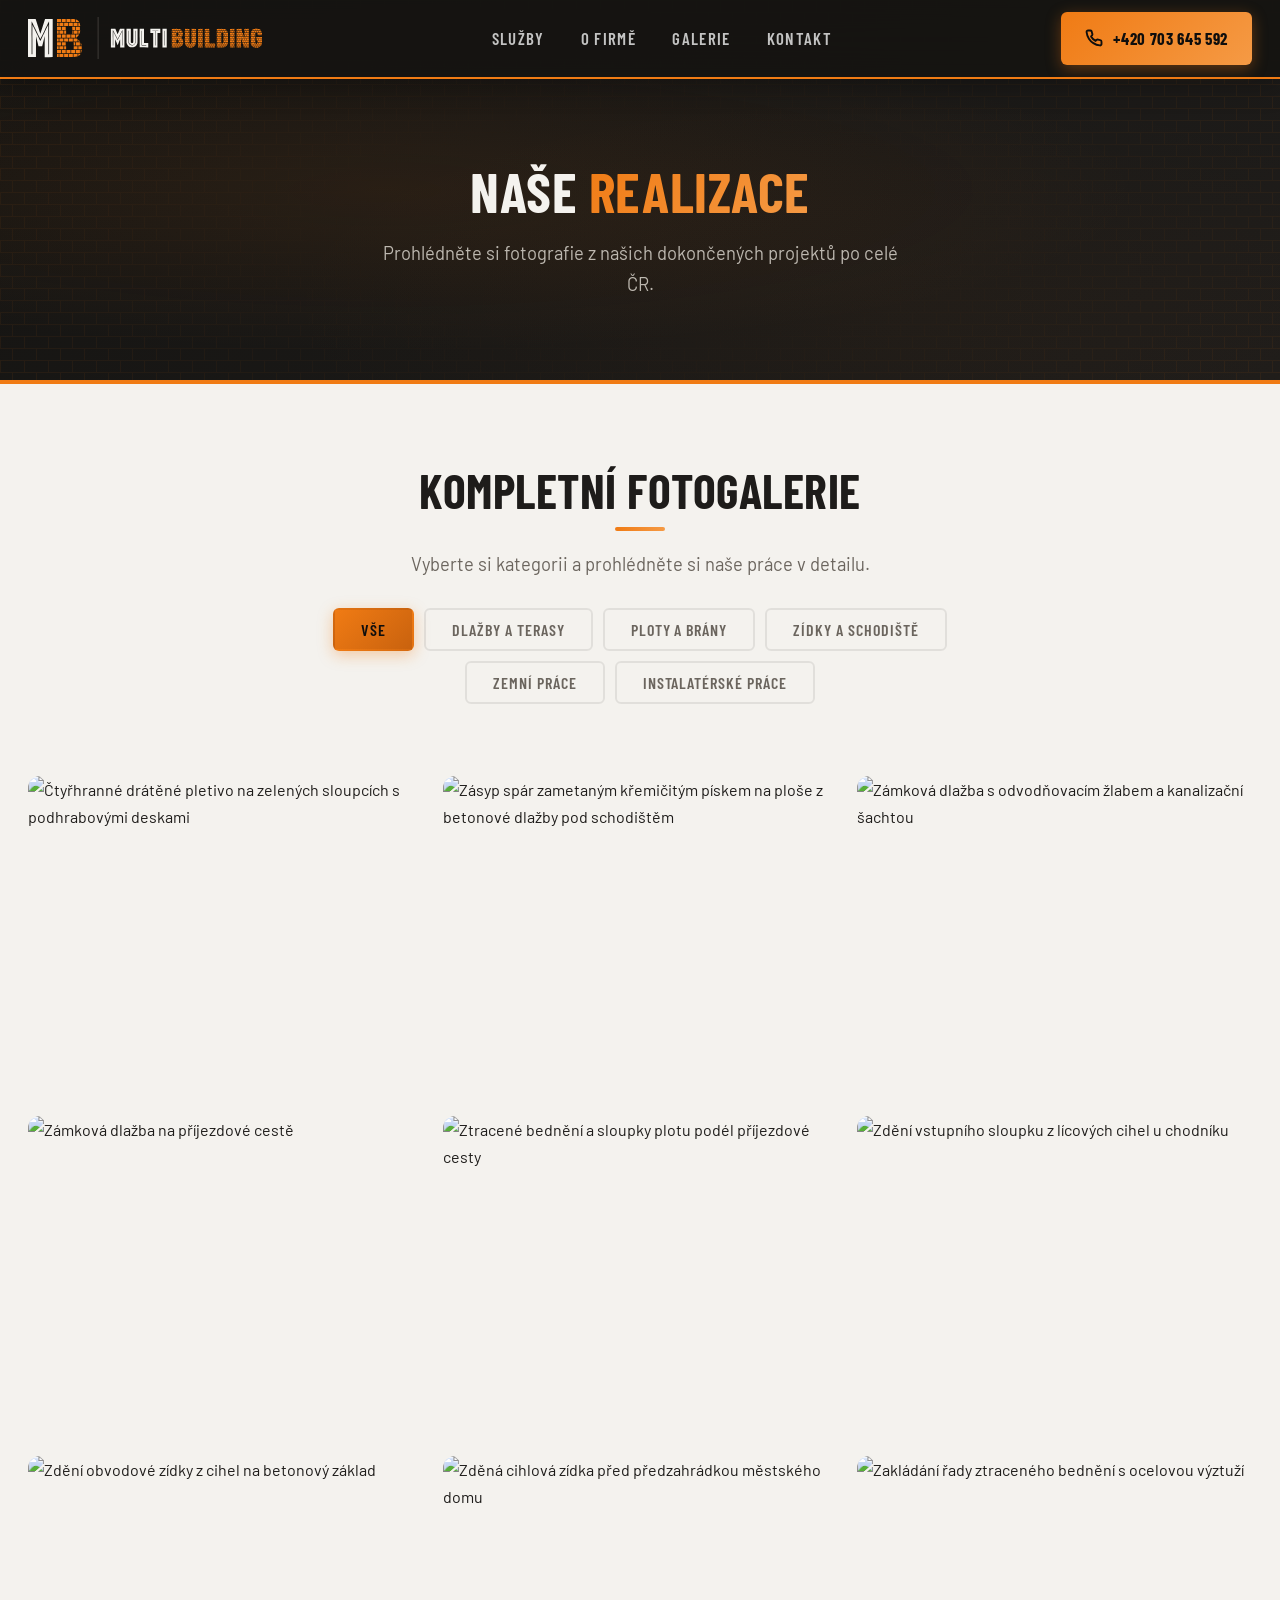
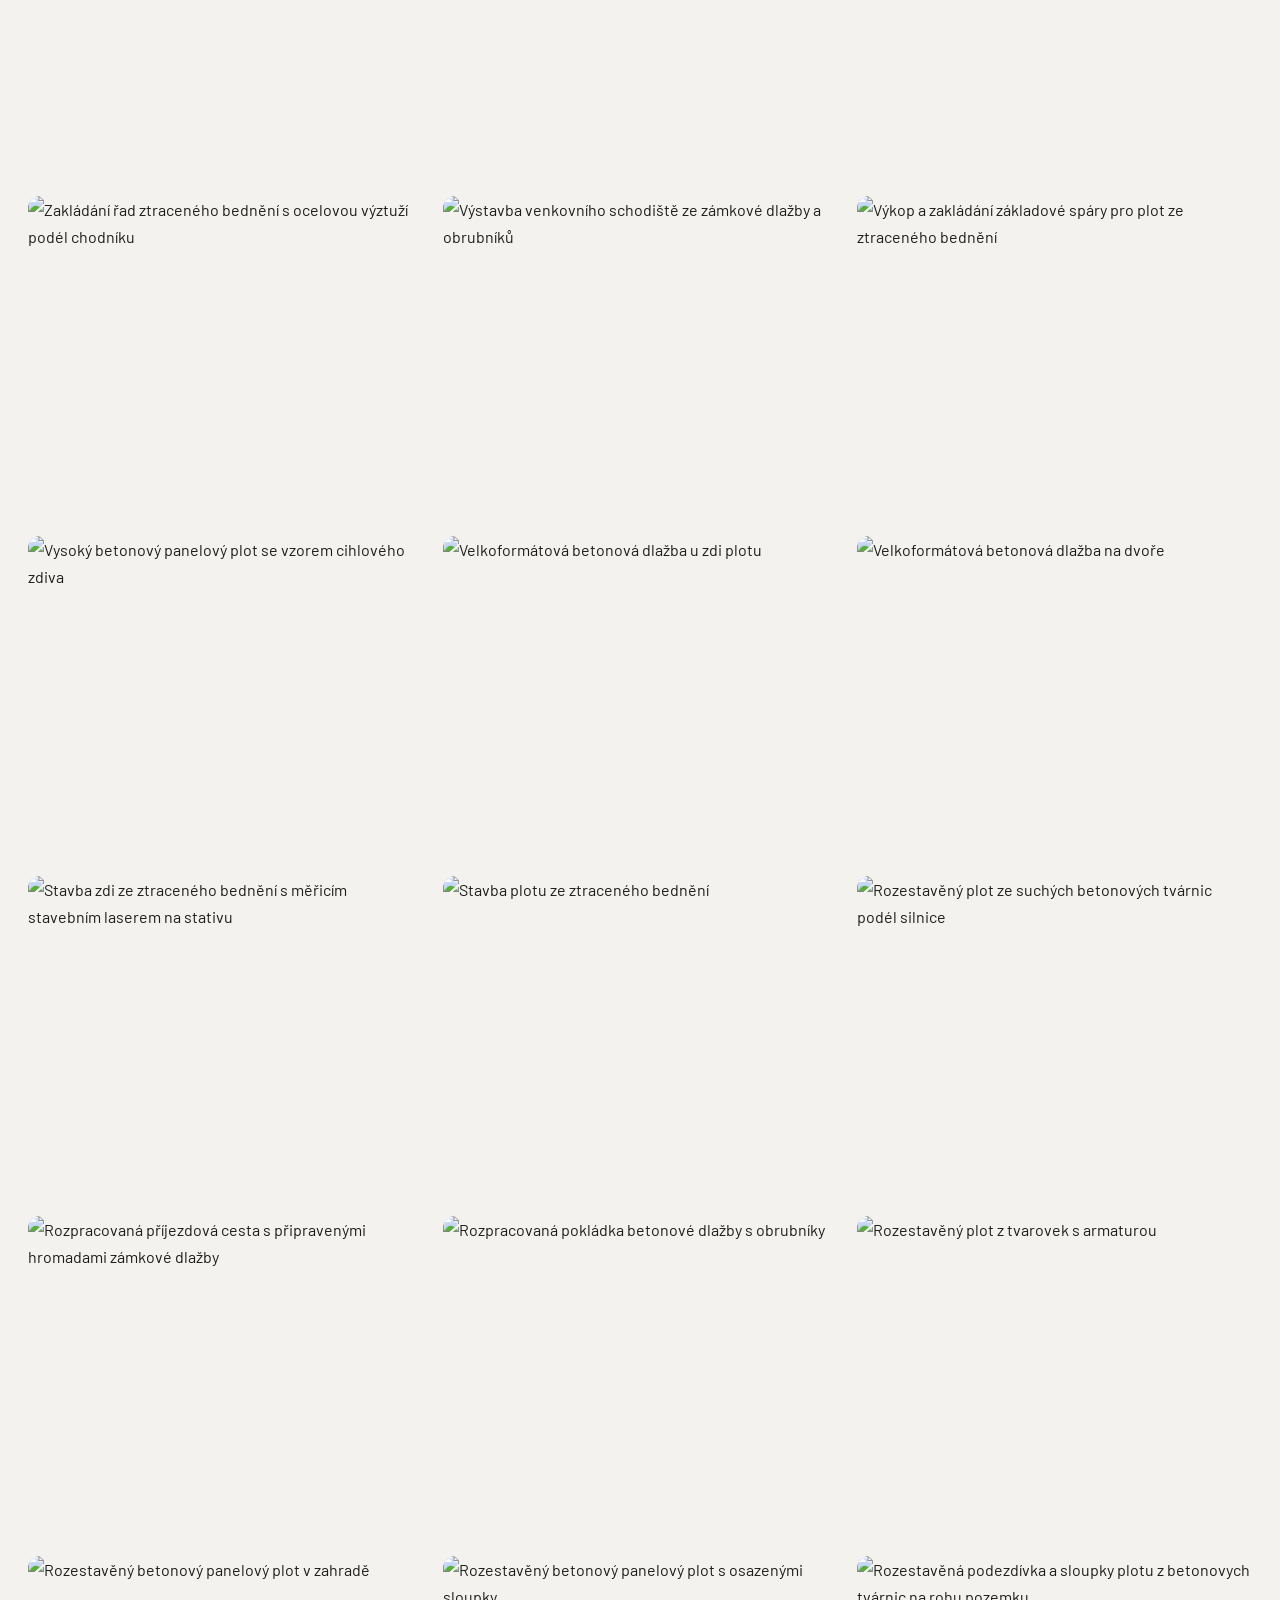
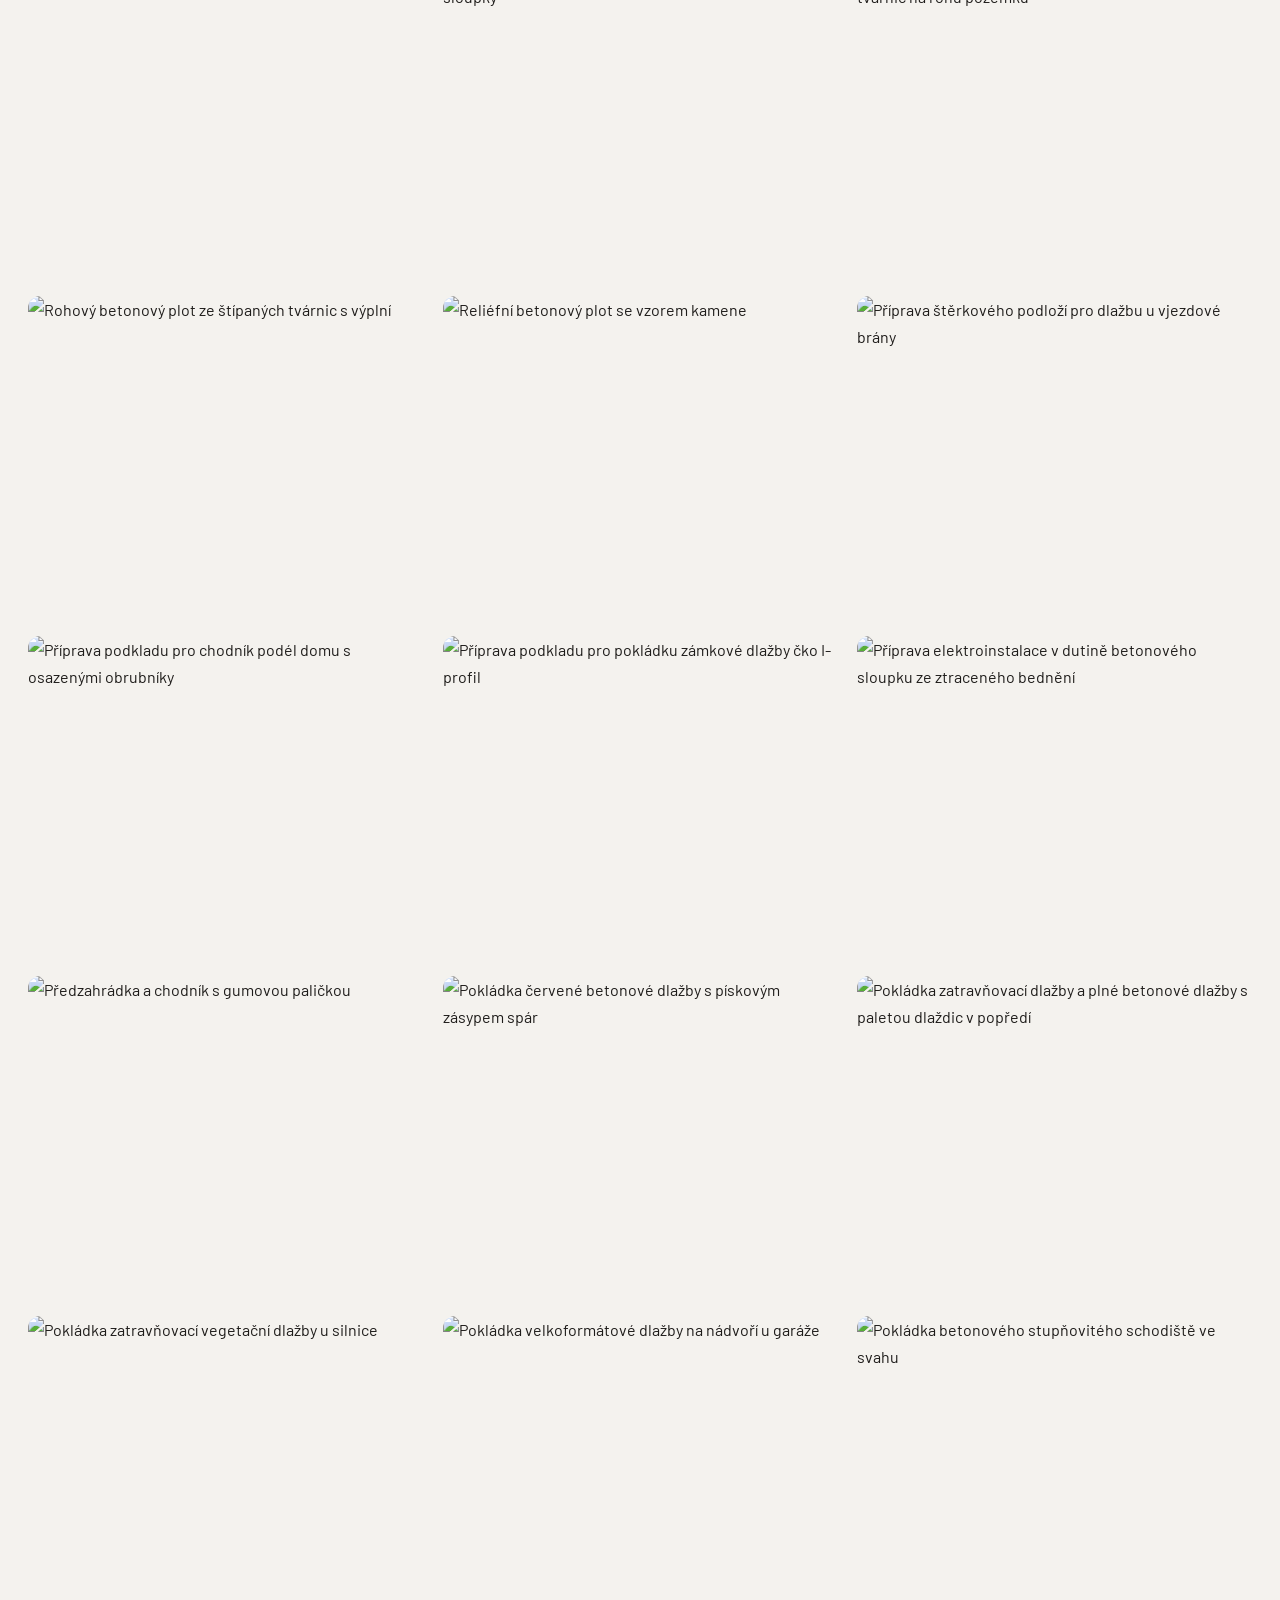
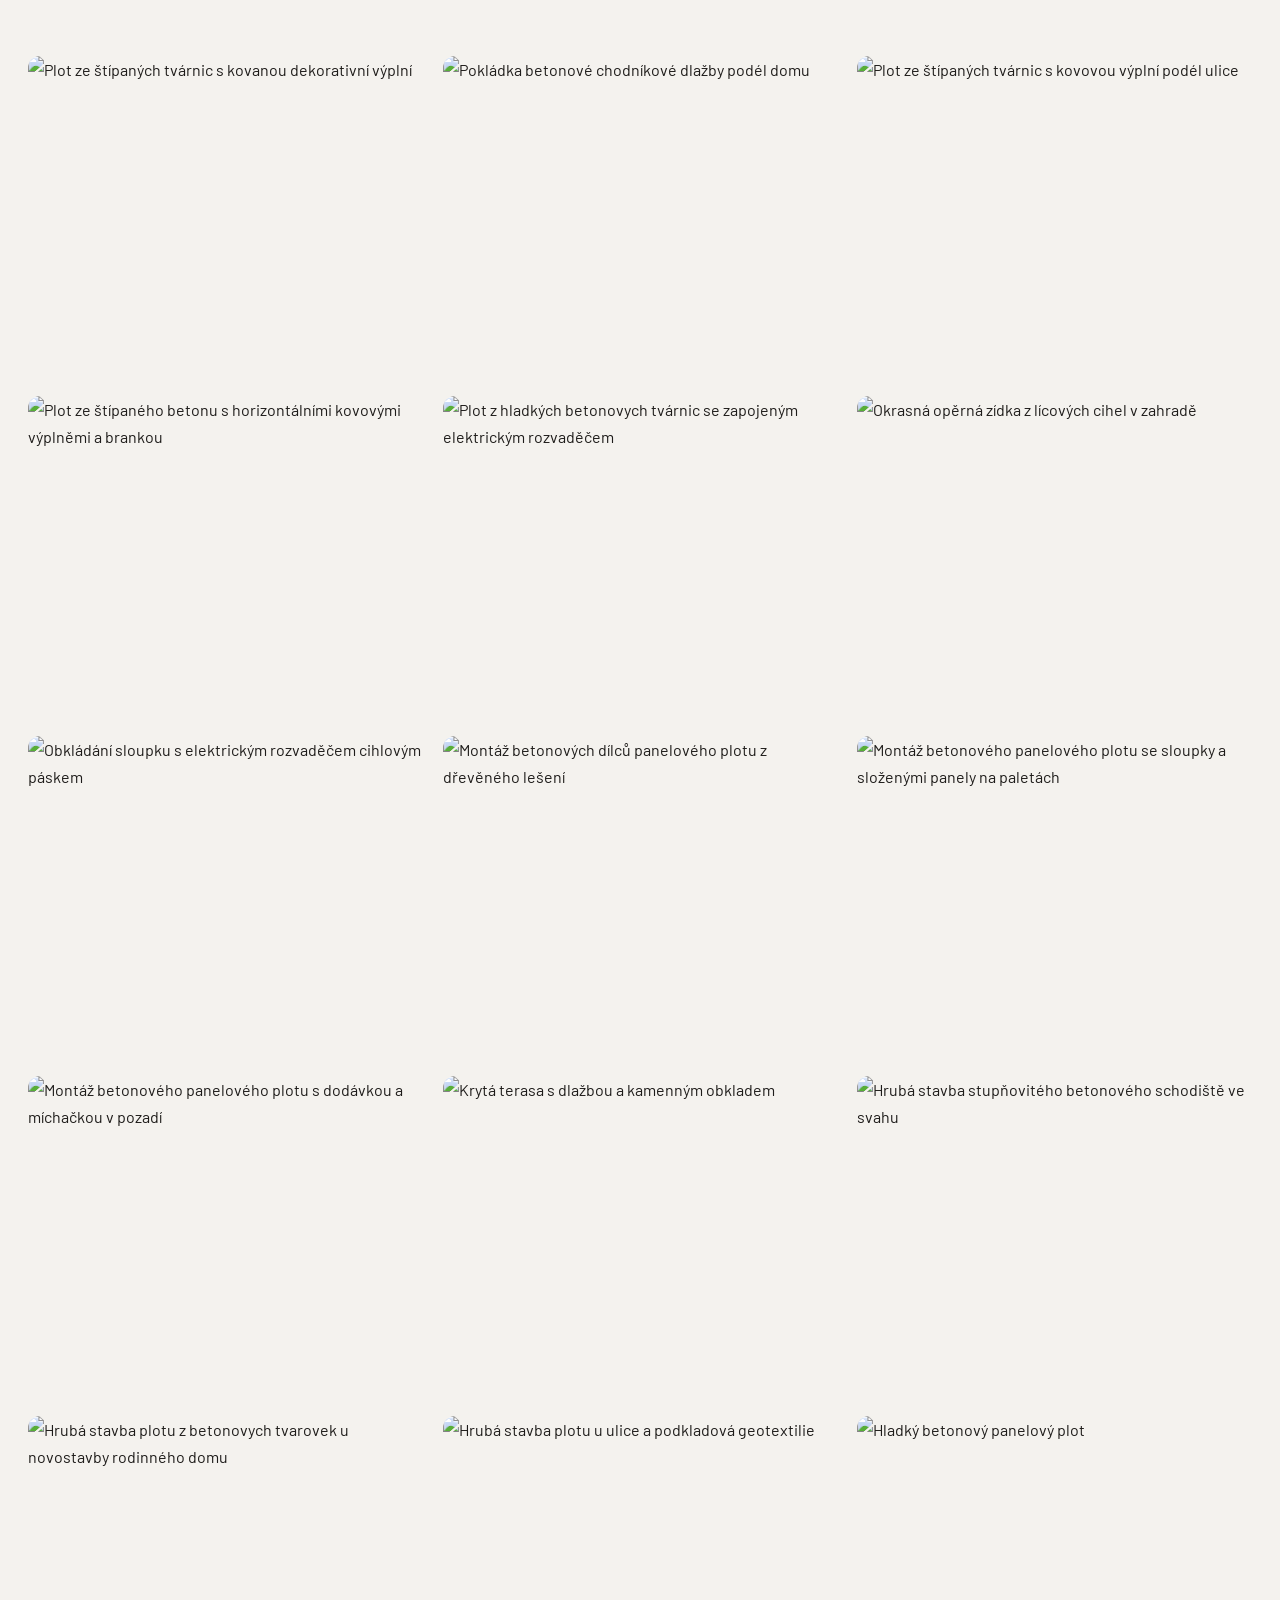
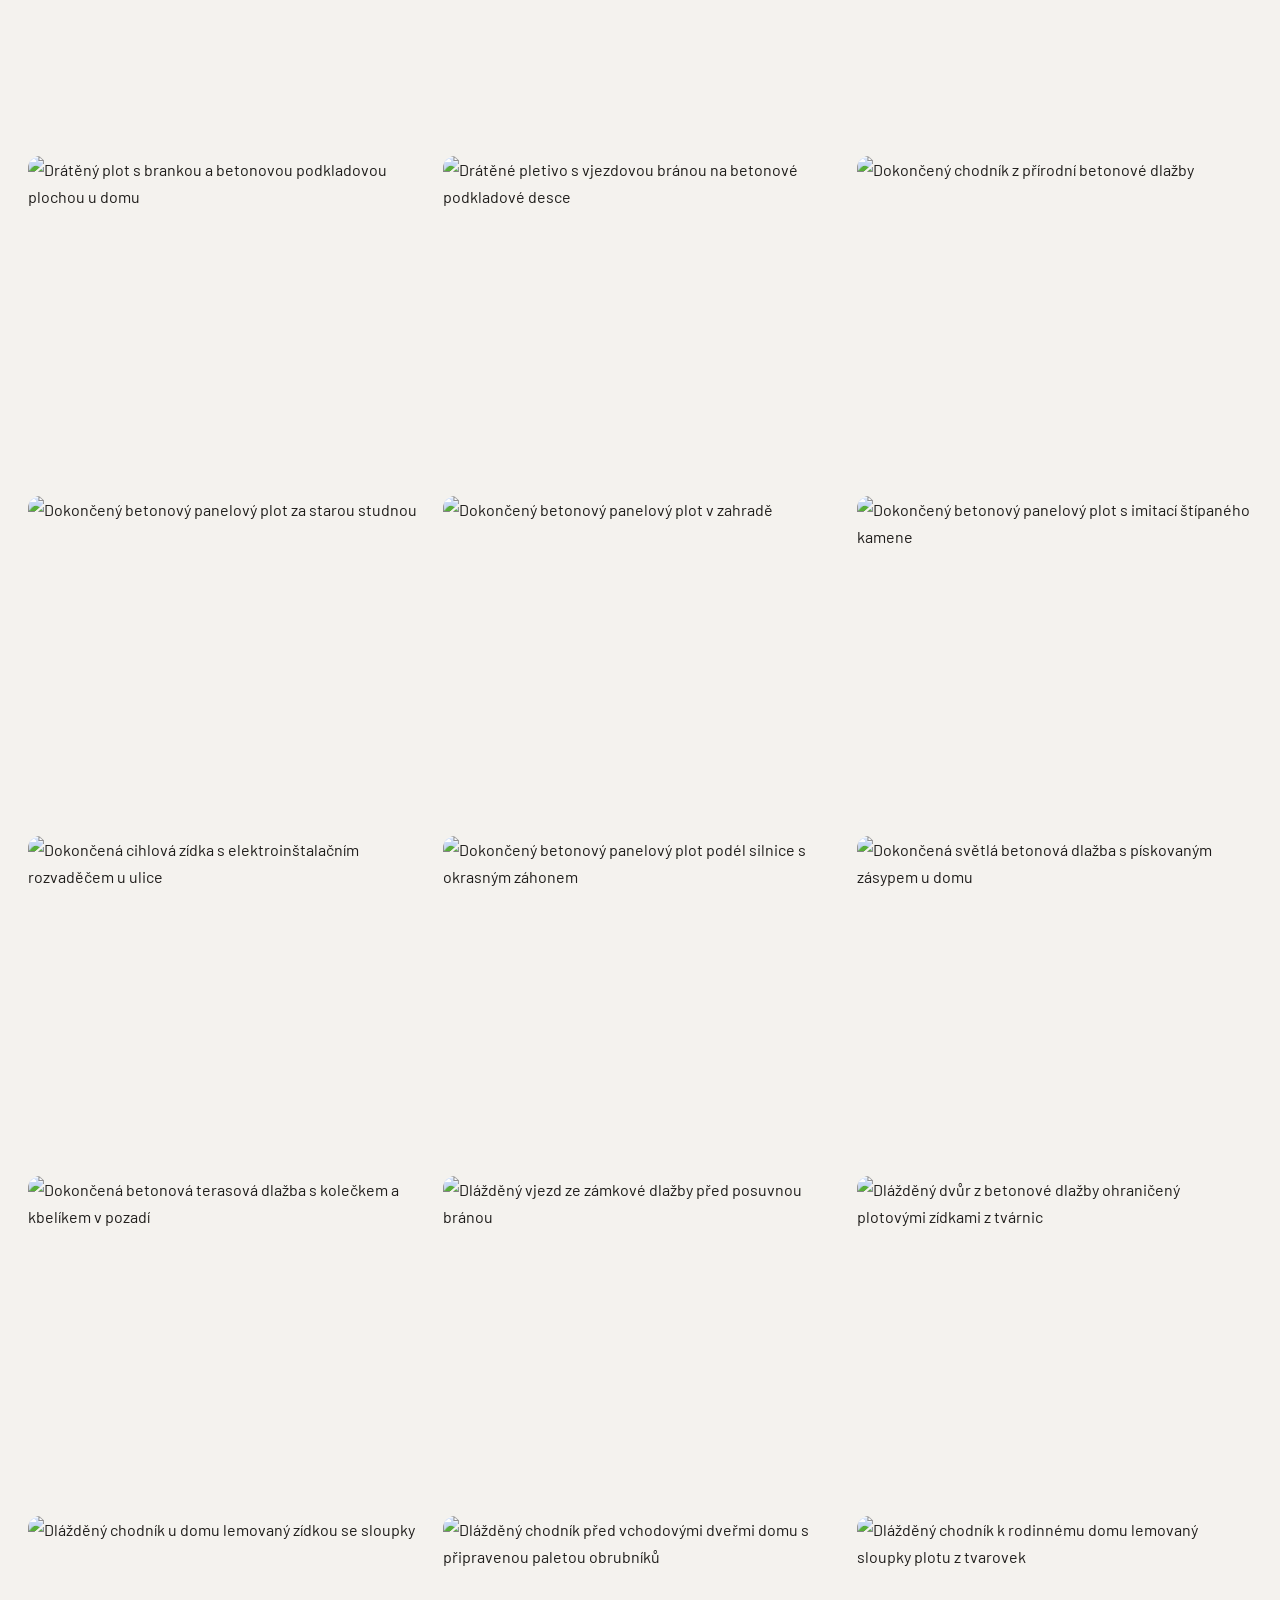
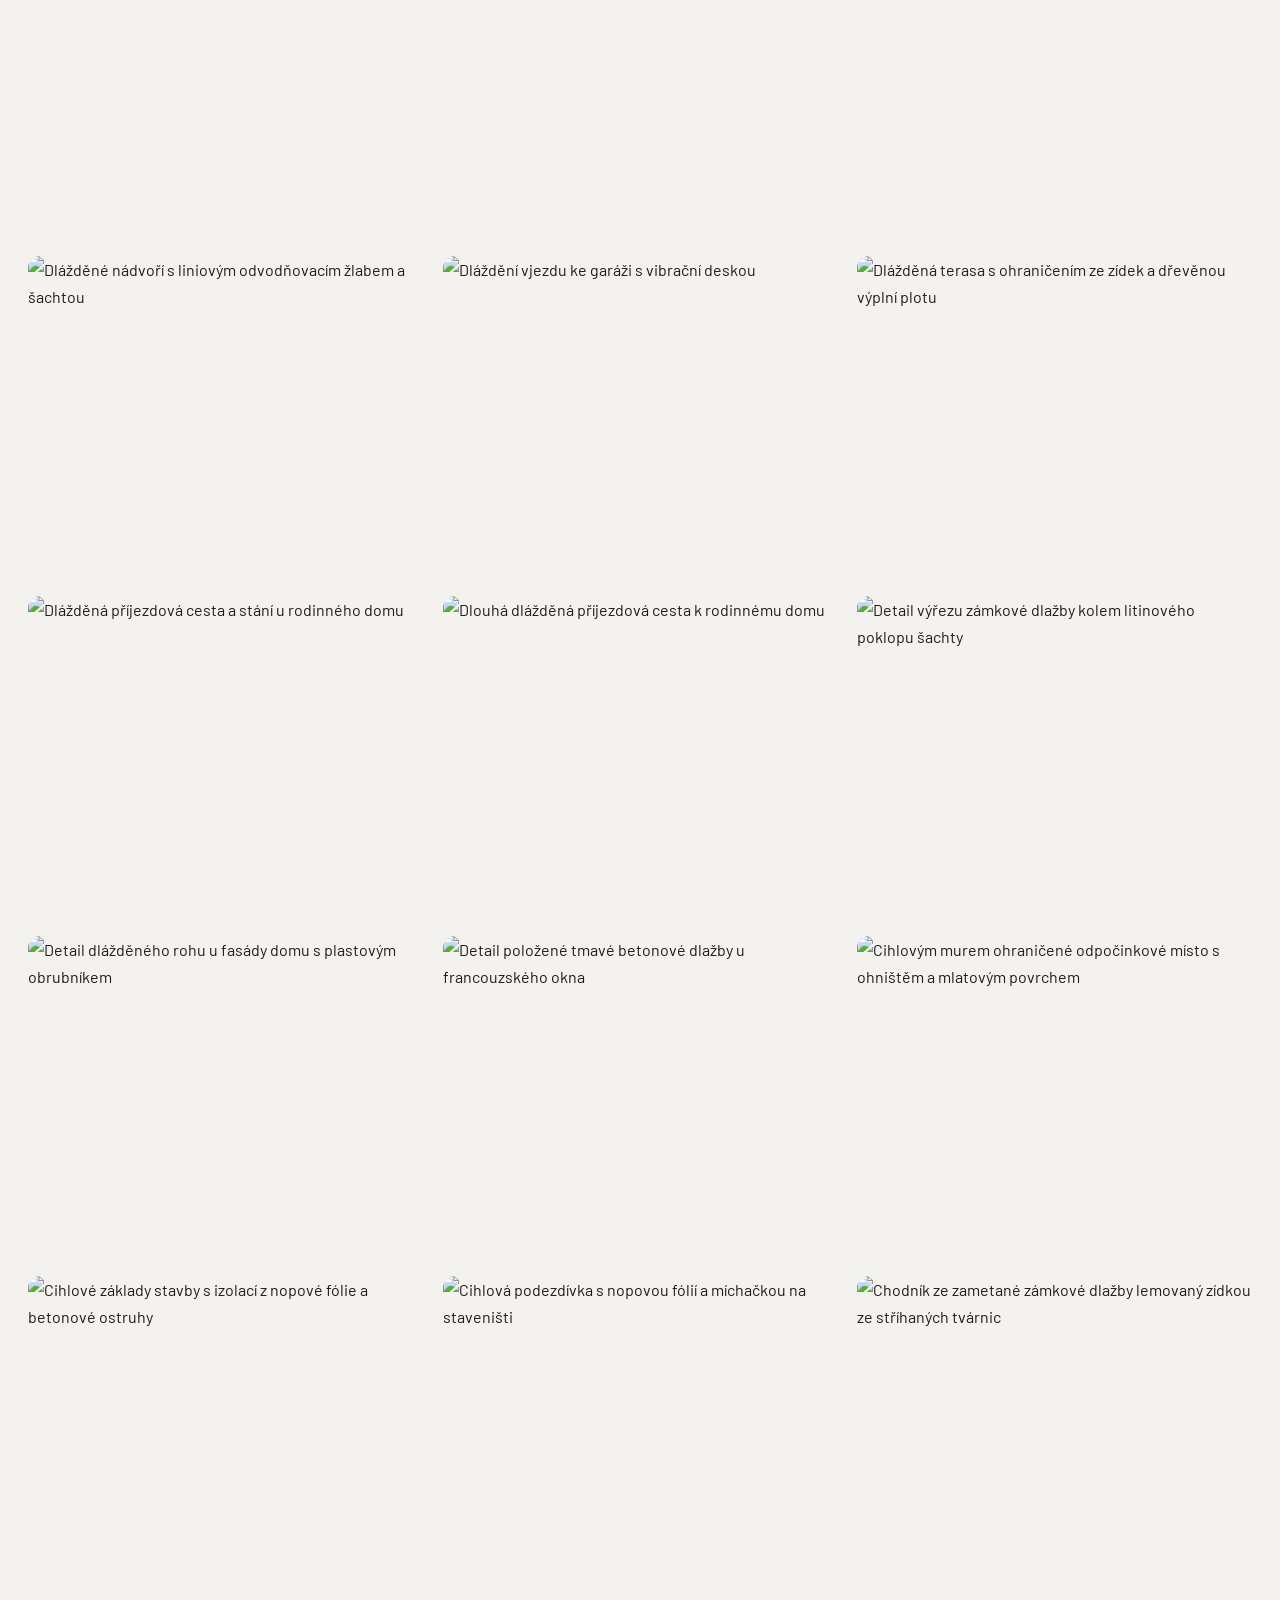
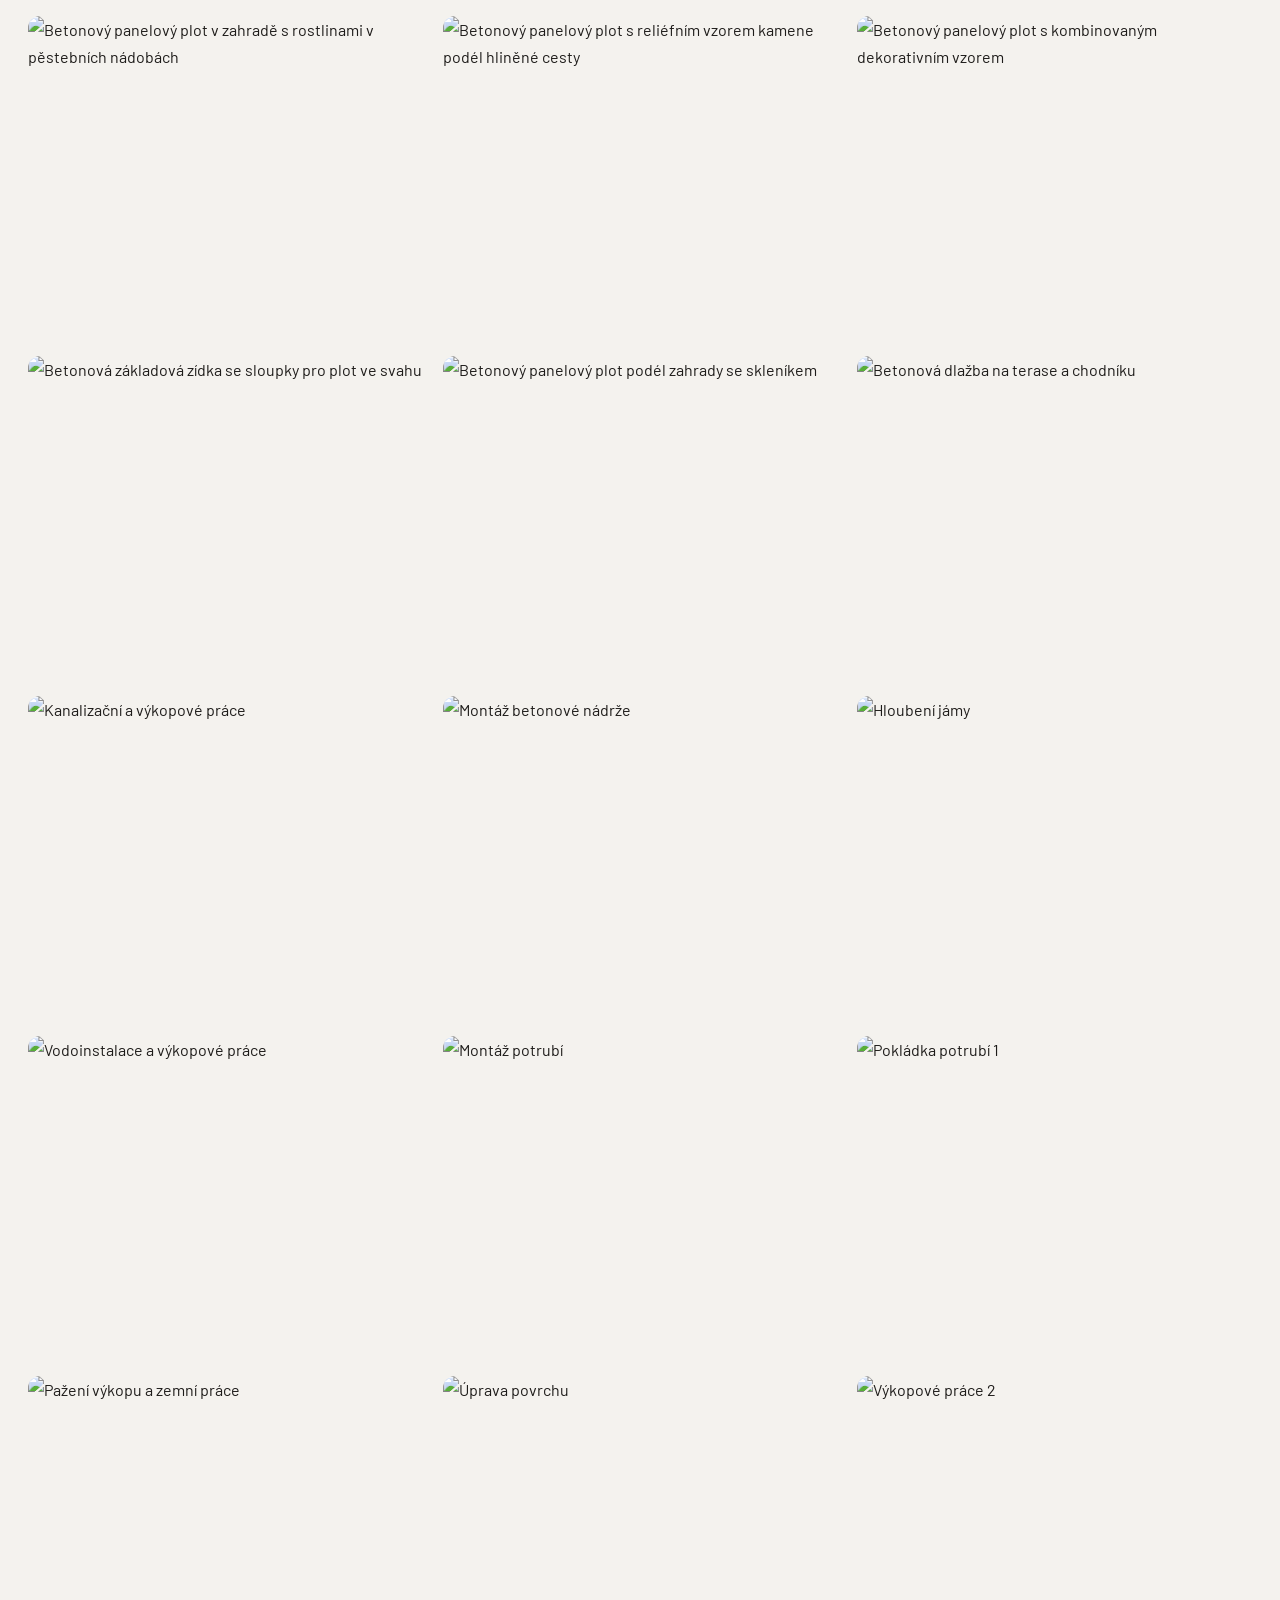
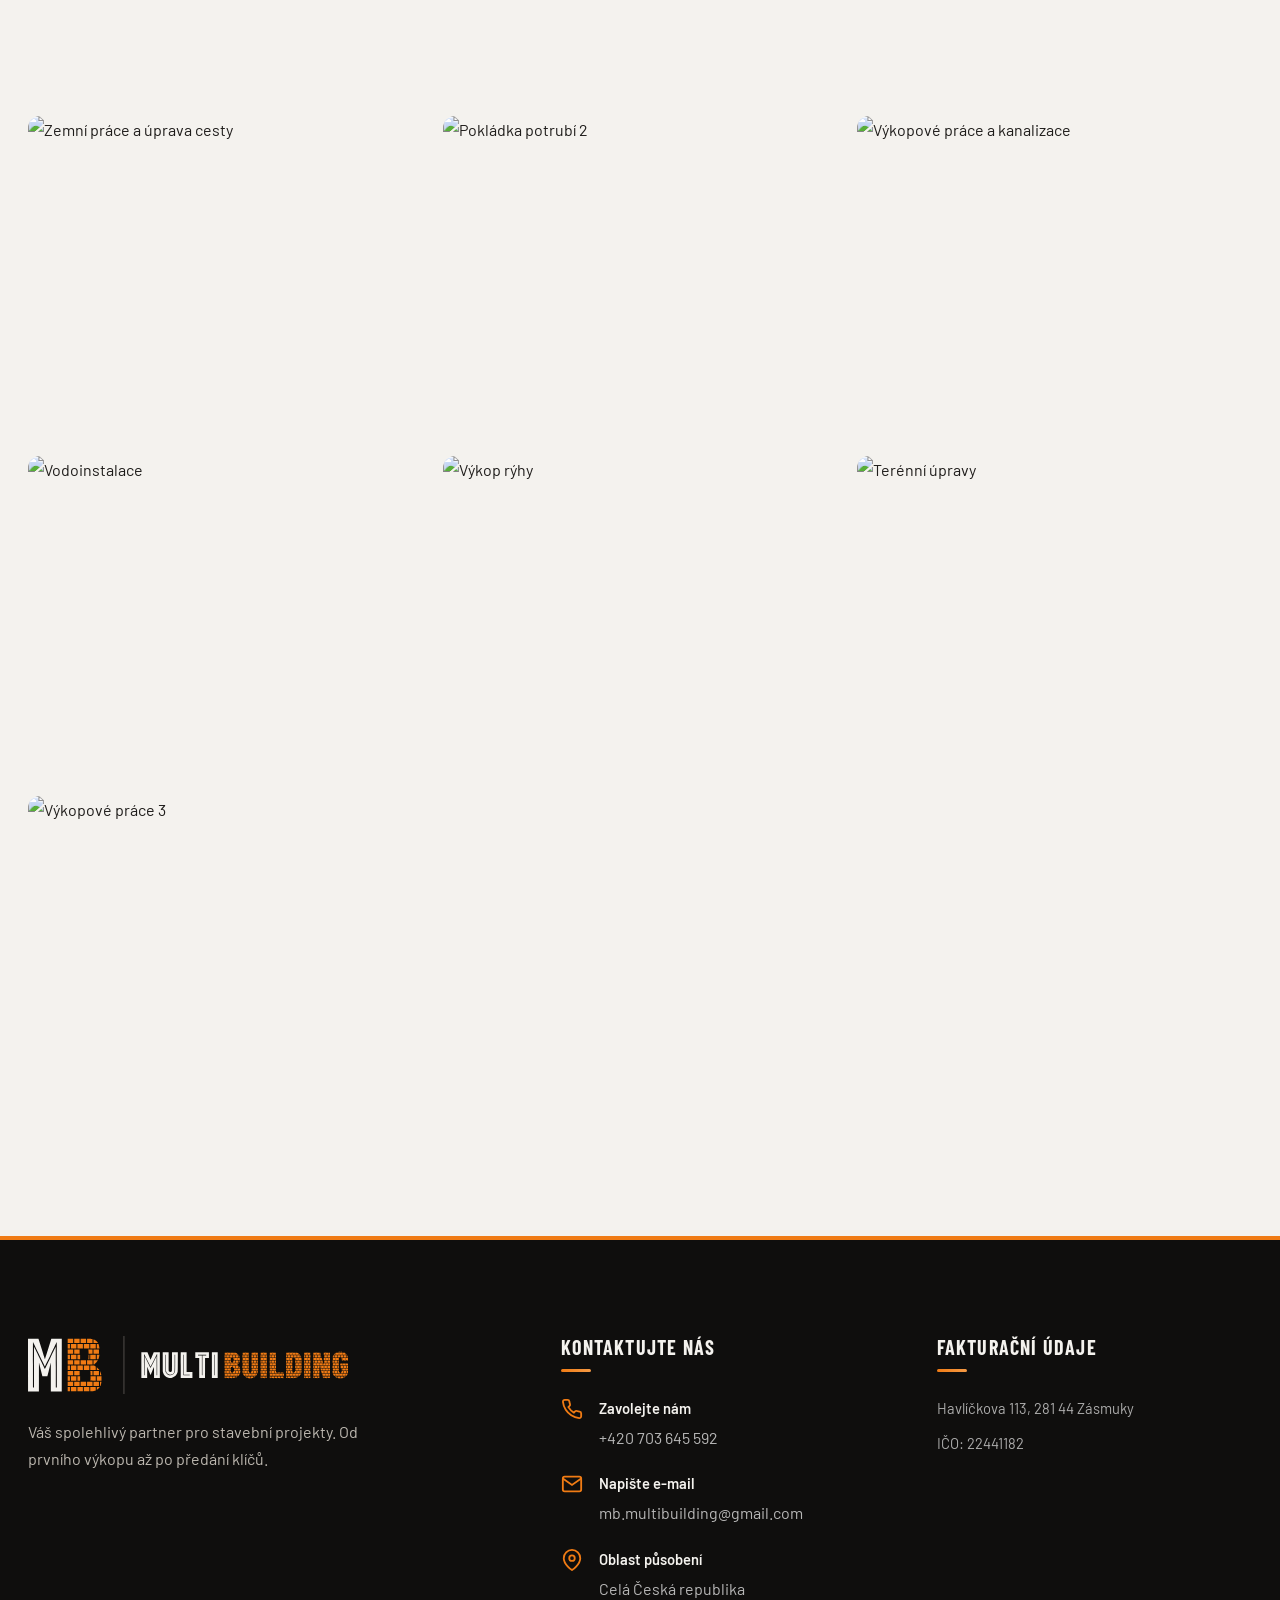
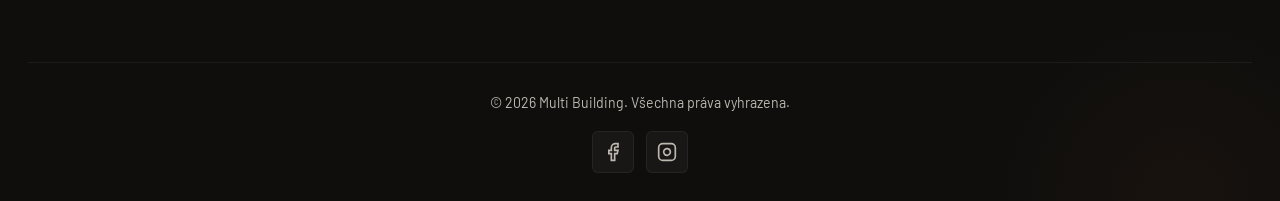
==== commit 063c9406: "Vrácení redesignu z větve experiment, aby mohl přijít přes pull request Redesign (11d35a6) byl nahrá" ====
--- a/fotogalerie.html
+++ b/fotogalerie.html
@@ -1,374 +1,450 @@
-<!DOCTYPE html>
-<html lang="cs">
-<head>
-    <meta charset="UTF-8">
-    <meta name="viewport" content="width=device-width, initial-scale=1.0">
-    <meta name="description" content="Fotogalerie realizací - Multi Building. Prohlédněte si naše dokončené projekty: dlažby, ploty, zídky, schodiště, zemní a instalatérské práce.">
-    <title>Fotogalerie | Multi Building</title>
-    <meta name="theme-color" content="#151412">
-    <!-- Favicon -->
-    <link rel="icon" href="favicon.svg" type="image/svg+xml">
-    <link rel="icon" href="favicon-32.png" sizes="32x32" type="image/png">
-    <link rel="apple-touch-icon" href="apple-touch-icon.png">
-    <!-- Google Fonts: Barlow + Barlow Condensed -->
-    <link rel="preconnect" href="https://fonts.googleapis.com">
-    <link rel="preconnect" href="https://fonts.gstatic.com" crossorigin>
-    <link href="https://fonts.googleapis.com/css2?family=Barlow+Condensed:wght@600;700&family=Barlow:wght@400;500;600;700&display=swap" rel="stylesheet">
-    <!-- Vlastní CSS -->
-    <link rel="stylesheet" href="styles.css?v=4.0">
-</head>
-<body>
-    <!-- Hlavička s navigací -->
-    <header class="header scrolled" id="header" data-solid>
-        <div class="container header-inner">
-            <div class="logo">
-                <a href="index.html#uvod"><img src="logo.svg" alt="Multi Building" width="268" height="48"></a>
-            </div>
-
-            <nav class="nav" id="nav" aria-label="Hlavní navigace">
-                <ul class="nav-list">
-                    <li><a href="index.html#sluzby">Služby</a></li>
-                    <li><a href="index.html#postup">Jak pracujeme</a></li>
-                    <li><a href="index.html#o-nas">O firmě</a></li>
-                    <li><a href="fotogalerie.html" aria-current="page">Galerie</a></li>
-                    <li><a href="#kontakt">Kontakt</a></li>
-                </ul>
-                <a href="tel:+420703645592" class="phone-btn nav-phone">
-                    <svg xmlns="http://www.w3.org/2000/svg" width="18" height="18" viewBox="0 0 24 24" fill="none" stroke="currentColor" stroke-width="2.5" stroke-linecap="round" stroke-linejoin="round" aria-hidden="true"><path d="M22 16.92v3a2 2 0 0 1-2.18 2 19.79 19.79 0 0 1-8.63-3.07 19.5 19.5 0 0 1-6-6 19.79 19.79 0 0 1-3.07-8.67A2 2 0 0 1 4.11 2h3a2 2 0 0 1 2 1.72 12.84 12.84 0 0 0 .7 2.81 2 2 0 0 1-.45 2.11L8.09 9.91a16 16 0 0 0 6 6l1.27-1.27a2 2 0 0 1 2.11-.45 12.84 12.84 0 0 0 2.81.7A2 2 0 0 1 22 16.92z"></path></svg>
-                    +420 703 645 592
-                </a>
-            </nav>
-
-            <div class="contact-quick">
-                <a href="tel:+420703645592" class="phone-btn">
-                    <svg xmlns="http://www.w3.org/2000/svg" width="18" height="18" viewBox="0 0 24 24" fill="none" stroke="currentColor" stroke-width="2.5" stroke-linecap="round" stroke-linejoin="round" aria-hidden="true"><path d="M22 16.92v3a2 2 0 0 1-2.18 2 19.79 19.79 0 0 1-8.63-3.07 19.5 19.5 0 0 1-6-6 19.79 19.79 0 0 1-3.07-8.67A2 2 0 0 1 4.11 2h3a2 2 0 0 1 2 1.72 12.84 12.84 0 0 0 .7 2.81 2 2 0 0 1-.45 2.11L8.09 9.91a16 16 0 0 0 6 6l1.27-1.27a2 2 0 0 1 2.11-.45 12.84 12.84 0 0 0 2.81.7A2 2 0 0 1 22 16.92z"></path></svg>
-                    +420 703 645 592
-                </a>
-            </div>
-
-            <!-- Hamburger menu pro mobily -->
-            <button class="mobile-menu-btn" id="mobile-menu-btn" aria-label="Menu" aria-expanded="false" aria-controls="nav">
-                <span></span>
-                <span></span>
-                <span></span>
-            </button>
-        </div>
-    </header>
-
-    <main>
-    <!-- Hero podstránky -->
-    <div class="page-hero" id="uvod">
-        <div class="container">
-            <div>
-                <div class="eyebrow">Fotogalerie</div>
-                <h1>Naše <span class="accent">realizace</span></h1>
-                <p>Prohlédněte si fotografie z našich dokončených projektů po celé ČR.</p>
-            </div>
-            <div class="page-hero-count" id="photo-count" hidden>
-                <span class="number" id="photo-count-number"></span>
-                <span class="text">Fotografií z našich staveb</span>
-            </div>
-        </div>
-    </div>
-
-    <!-- Fotogalerie -->
-    <section id="galerie" class="section bg-light section-gallery-page">
-        <div class="container">
-            <div class="gallery-filters" role="group" aria-label="Kategorie fotografií">
-                <button class="filter-btn active" data-filter="all" aria-pressed="true">Vše</button>
-                <button class="filter-btn" data-filter="dlazba" aria-pressed="false">Dlažby a terasy</button>
-                <button class="filter-btn" data-filter="ploty" aria-pressed="false">Ploty a brány</button>
-                <button class="filter-btn" data-filter="stavby" aria-pressed="false">Zídky a schodiště</button>
-                <button class="filter-btn" data-filter="zemni" aria-pressed="false">Zemní práce</button>
-                <button class="filter-btn" data-filter="instalaterske" aria-pressed="false">Instalatérské práce</button>
-            </div>
-            <div class="gallery-grid" id="gallery-grid">
-                <!-- Fotky se načtou dynamicky z photos.json -->
-                <div class="gallery-loading" id="gallery-loading">
-                    <div class="spinner"></div>
-                    <p>Načítám fotogalerii...</p>
-                </div>
-            </div>
-        </div>
-    </section>
-
-    <!-- Oranžový kontaktní pás -->
-    <section id="kontakt" class="cta-band">
-        <div class="container cta-inner">
-            <div class="reveal">
-                <div class="eyebrow">Nezávazná poptávka</div>
-                <h2>Máte zakázku? Zavolejte nám.</h2>
-                <p>Domluvíme si schůzku, zakázku zaměříme a nafotíme. Ocenění a smlouvu o dílo dostanete ještě týž den.</p>
-            </div>
-            <div class="cta-side reveal">
-                <a href="tel:+420703645592" class="cta-phone">+420 703 645 592</a>
-                <div class="cta-actions">
-                    <a href="tel:+420703645592" class="btn btn-dark">
-                        <svg xmlns="http://www.w3.org/2000/svg" width="18" height="18" viewBox="0 0 24 24" fill="none" stroke="currentColor" stroke-width="2.5" stroke-linecap="round" stroke-linejoin="round" aria-hidden="true"><path d="M22 16.92v3a2 2 0 0 1-2.18 2 19.79 19.79 0 0 1-8.63-3.07 19.5 19.5 0 0 1-6-6 19.79 19.79 0 0 1-3.07-8.67A2 2 0 0 1 4.11 2h3a2 2 0 0 1 2 1.72 12.84 12.84 0 0 0 .7 2.81 2 2 0 0 1-.45 2.11L8.09 9.91a16 16 0 0 0 6 6l1.27-1.27a2 2 0 0 1 2.11-.45 12.84 12.84 0 0 0 2.81.7A2 2 0 0 1 22 16.92z"></path></svg>
-                        Zavolat
-                    </a>
-                    <a href="mailto:mb.multibuilding@gmail.com" class="btn btn-ink">
-                        <svg xmlns="http://www.w3.org/2000/svg" width="18" height="18" viewBox="0 0 24 24" fill="none" stroke="currentColor" stroke-width="2" stroke-linecap="round" stroke-linejoin="round" aria-hidden="true"><path d="M4 4h16c1.1 0 2 .9 2 2v12c0 1.1-.9 2-2 2H4c-1.1 0-2-.9-2-2V6c0-1.1.9-2 2-2z"></path><polyline points="22,6 12,13 2,6"></polyline></svg>
-                        Napsat e-mail
-                    </a>
-                </div>
-            </div>
-        </div>
-    </section>
-    </main>
-
-    <!-- Patička -->
-    <footer class="footer">
-        <div class="container">
-            <div class="footer-grid">
-
-                <div class="footer-col brand-col">
-                    <h2><img src="logo.svg" alt="Multi Building" width="320" height="57" loading="lazy"></h2>
-                    <p>Váš spolehlivý partner pro stavební projekty. Od prvního výkopu až po předání klíčů.</p>
-                </div>
-
-                <div class="footer-col contact-col">
-                    <h3>Kontaktujte nás</h3>
-                    <div class="contact-methods">
-                        <a href="tel:+420703645592" class="contact-item">
-                            <svg xmlns="http://www.w3.org/2000/svg" width="22" height="22" viewBox="0 0 24 24" fill="none" stroke="currentColor" stroke-width="2" stroke-linecap="round" stroke-linejoin="round" aria-hidden="true"><path d="M22 16.92v3a2 2 0 0 1-2.18 2 19.79 19.79 0 0 1-8.63-3.07 19.5 19.5 0 0 1-6-6 19.79 19.79 0 0 1-3.07-8.67A2 2 0 0 1 4.11 2h3a2 2 0 0 1 2 1.72 12.84 12.84 0 0 0 .7 2.81 2 2 0 0 1-.45 2.11L8.09 9.91a16 16 0 0 0 6 6l1.27-1.27a2 2 0 0 1 2.11-.45 12.84 12.84 0 0 0 2.81.7A2 2 0 0 1 22 16.92z"></path></svg>
-                            <span>
-                                <strong>Zavolejte nám</strong>
-                                +420 703 645 592
-                            </span>
-                        </a>
-                        <a href="mailto:mb.multibuilding@gmail.com" class="contact-item">
-                            <svg xmlns="http://www.w3.org/2000/svg" width="22" height="22" viewBox="0 0 24 24" fill="none" stroke="currentColor" stroke-width="2" stroke-linecap="round" stroke-linejoin="round" aria-hidden="true"><path d="M4 4h16c1.1 0 2 .9 2 2v12c0 1.1-.9 2-2 2H4c-1.1 0-2-.9-2-2V6c0-1.1.9-2 2-2z"></path><polyline points="22,6 12,13 2,6"></polyline></svg>
-                            <span>
-                                <strong>Napište e-mail</strong>
-                                mb.multibuilding@gmail.com
-                            </span>
-                        </a>
-                        <div class="contact-item">
-                            <svg xmlns="http://www.w3.org/2000/svg" width="22" height="22" viewBox="0 0 24 24" fill="none" stroke="currentColor" stroke-width="2" stroke-linecap="round" stroke-linejoin="round" aria-hidden="true"><path d="M21 10c0 7-9 13-9 13s-9-6-9-13a9 9 0 0 1 18 0z"></path><circle cx="12" cy="10" r="3"></circle></svg>
-                            <span>
-                                <strong>Oblast působení</strong>
-                                Celá Česká republika
-                            </span>
-                        </div>
-                    </div>
-                </div>
-
-                <div class="footer-col info-col">
-                    <h3>Fakturační údaje</h3>
-                    <ul class="company-details">
-                        <li>Havlíčkova 113, 281 44 Zásmuky</li>
-                        <li>IČO: 22441182</li>
-                    </ul>
-                </div>
-
-            </div>
-
-            <div class="footer-bottom">
-                <p>&copy; 2026 Multi Building. Všechna práva vyhrazena.</p>
-                <div class="socials">
-                    <a href="https://www.facebook.com/people/MB-MultiBuilding/61593268110803/" target="_blank" rel="noopener noreferrer" aria-label="Facebook"><svg xmlns="http://www.w3.org/2000/svg" width="20" height="20" viewBox="0 0 24 24" fill="none" stroke="currentColor" stroke-width="2" stroke-linecap="round" stroke-linejoin="round" aria-hidden="true"><path d="M18 2h-3a5 5 0 0 0-5 5v3H7v4h3v8h4v-8h3l1-4h-4V7a1 1 0 0 1 1-1h3z"></path></svg></a>
-                    <a href="https://www.instagram.com/mbmultibuilding/" target="_blank" rel="noopener noreferrer" aria-label="Instagram"><svg xmlns="http://www.w3.org/2000/svg" width="20" height="20" viewBox="0 0 24 24" fill="none" stroke="currentColor" stroke-width="2" stroke-linecap="round" stroke-linejoin="round" aria-hidden="true"><rect x="2" y="2" width="20" height="20" rx="5" ry="5"></rect><path d="M16 11.37A4 4 0 1 1 12.63 8 4 4 0 0 1 16 11.37z"></path><line x1="17.5" y1="6.5" x2="17.51" y2="6.5"></line></svg></a>
-                </div>
-            </div>
-        </div>
-    </footer>
-
-    <!-- Lightbox -->
-    <div class="lightbox" id="lightbox" role="dialog" aria-modal="true" aria-label="Prohlížeč fotografií">
-        <div class="lightbox-counter" id="lightbox-counter" aria-live="polite"></div>
-        <button class="lightbox-close" id="lightbox-close" aria-label="Zavřít">&times;</button>
-        <button class="lightbox-nav lightbox-prev" id="lightbox-prev" aria-label="Předchozí">&#8249;</button>
-        <button class="lightbox-nav lightbox-next" id="lightbox-next" aria-label="Další">&#8250;</button>
-        <img alt="" id="lightbox-img">
-        <div class="lightbox-caption" id="lightbox-caption"></div>
-    </div>
-
-    <!-- Nahoru -->
-    <button class="scroll-top" id="scroll-top" aria-label="Nahoru">
-        <svg xmlns="http://www.w3.org/2000/svg" width="22" height="22" viewBox="0 0 24 24" fill="none" stroke="currentColor" stroke-width="2.5" stroke-linecap="round" stroke-linejoin="round" aria-hidden="true"><polyline points="18 15 12 9 6 15"></polyline></svg>
-    </button>
-
-    <!-- Pevná lišta „Zavolat" na mobilu -->
-    <a href="tel:+420703645592" class="call-bar">
-        <svg xmlns="http://www.w3.org/2000/svg" width="20" height="20" viewBox="0 0 24 24" fill="none" stroke="currentColor" stroke-width="2.5" stroke-linecap="round" stroke-linejoin="round" aria-hidden="true"><path d="M22 16.92v3a2 2 0 0 1-2.18 2 19.79 19.79 0 0 1-8.63-3.07 19.5 19.5 0 0 1-6-6 19.79 19.79 0 0 1-3.07-8.67A2 2 0 0 1 4.11 2h3a2 2 0 0 1 2 1.72 12.84 12.84 0 0 0 .7 2.81 2 2 0 0 1-.45 2.11L8.09 9.91a16 16 0 0 0 6 6l1.27-1.27a2 2 0 0 1 2.11-.45 12.84 12.84 0 0 0 2.81.7A2 2 0 0 1 22 16.92z"></path></svg>
-        Zavolat +420 703 645 592
-    </a>
-
-    <script src="site.js?v=4.0"></script>
-    <script>
-        // ===========================================
-        // NAČTENÍ FOTEK Z CLOUDINARY (photos.json)
-        // ===========================================
-        const galleryGrid = document.getElementById('gallery-grid');
-        const galleryLoading = document.getElementById('gallery-loading');
-
-        // Mapování klíčových slov na kategorie
-        function getCategories(id) {
-            const name = id.toLowerCase();
-            const cats = [];
-
-            // Instalatérské práce (vodoinstalace, potrubí, kanalizace, nádrže).
-            // Kanalizační šachta v dlažbě zůstává dlažbou, ne instalatérskou prací.
-            const instal = name.includes('vodoinstal') || name.includes('instalatér') || name.includes('instalater') ||
-                name.includes('potrub') || name.includes('nádrž') || name.includes('nadrz') ||
-                name.includes('přípojk') || name.includes('pripojk') ||
-                (name.includes('kanaliz') && !name.includes('šacht') && !name.includes('sacht'));
-
-            // Dlažby a terasy
-            if (name.includes('dlažb') || name.includes('dlazb') || name.includes('dláždě') || name.includes('dlážděn') ||
-                name.includes('chodník') || name.includes('chodnik') || name.includes('terasa') || name.includes('teras') ||
-                name.includes('vjezd') || name.includes('příjezdov') || name.includes('prijezdov') ||
-                name.includes('nádvoří') || name.includes('nadvor') || name.includes('dvůr') || name.includes('dvur') ||
-                name.includes('předzahrádka') || name.includes('predzahrad') ||
-                ((name.includes('pokládka') || name.includes('pokladka')) && !instal) || name.includes('velkoformátov') ||
-                name.includes('zásyp_spár') || name.includes('zasypsp')) {
-                cats.push('dlazba');
-            }
-
-            // Ploty a brány
-            if (name.includes('plot') || name.includes('pletivo') || name.includes('brán') || name.includes('bran') ||
-                name.includes('sloupk') || name.includes('panelový') || name.includes('panelovy') ||
-                name.includes('ztracen') || name.includes('drátěn') || name.includes('draten') ||
-                name.includes('čtyřhrann') || name.includes('ctyrhrann') || name.includes('podhrabov') ||
-                ((name.includes('montáž') || name.includes('montaz')) && !instal) || name.includes('stavba_plotu') ||
-                name.includes('stavba_zdi') || name.includes('stavba_betonov') ||
-                name.includes('reliéf') || name.includes('relief') || name.includes('hladký') ||
-                name.includes('rozestavěn') || name.includes('rozestaven') ||
-                name.includes('zakládání') || name.includes('zakladani') ||
-                name.includes('elektroinstalace')) {
-                cats.push('ploty');
-            }
-
-            // Zídky a schodiště
-            if (name.includes('zídka') || name.includes('zídky') || name.includes('zidka') || name.includes('zidky') ||
-                name.includes('zdění') || name.includes('zdeni') || name.includes('zděná') || name.includes('zdena') ||
-                name.includes('schodiště') || name.includes('schodist') ||
-                name.includes('cihlová') || name.includes('cihlové') || name.includes('cihlový') ||
-                name.includes('cihlova') || name.includes('cihlove') || name.includes('cihlov') ||
-                name.includes('obkládání') || name.includes('obkladani') ||
-                name.includes('okrasná') || name.includes('okrasna') ||
-                name.includes('opěrná') || name.includes('operna') ||
-                name.includes('podezdívka') || name.includes('podezdivka') ||
-                name.includes('ohništ') || name.includes('ohnist') ||
-                name.includes('hrubá_stavba') || name.includes('výstavba') || name.includes('vystavba') ||
-                name.includes('geotextilie') || name.includes('základy_stavby')) {
-                cats.push('stavby');
-            }
-
-            // Zemní práce
-            if (name.includes('výkop') || name.includes('vykop') ||
-                name.includes('zemní') || name.includes('zemni') ||
-                name.includes('hloubení') || name.includes('hloubeni') || name.includes('jáma') || name.includes('jámy') ||
-                name.includes('rýh') || name.includes('ryh') || name.includes('pažení') || name.includes('pazeni') ||
-                name.includes('terénní') || name.includes('terenni') ||
-                name.includes('úprava_povrchu') || name.includes('uprava_povrchu') ||
-                name.includes('základové_spáry') || name.includes('zakladove_spary') ||
-                name.includes('odvodňovac') || name.includes('odvodnova') ||
-                name.includes('kanalizač') || name.includes('kanalizac') ||
-                name.includes('šacht') || name.includes('sacht') ||
-                name.includes('žlab') || name.includes('zlab')) {
-                cats.push('zemni');
-            }
-
-            // Instalatérské práce
-            if (instal) {
-                cats.push('instalaterske');
-            }
-
-            // Pokud nebyla přiřazena žádná kategorie, přiřadíme "ostatni"
-            if (cats.length === 0) cats.push('dlazba');
-
-            return cats;
-        }
-
-        // Vytvoření pěkného alt textu z ID
-        function idToLabel(id) {
-            return id.replace(/_/g, ' ');
-        }
-
-        // Načtení fotek a vykreslení galerie
-        fetch('photos.json')
-            .then(res => res.json())
-            .then(photos => {
-                galleryLoading.remove();
-
-                photos.forEach(photo => {
-                    const categories = getCategories(photo.id);
-                    const label = idToLabel(photo.id);
-
-                    const item = document.createElement('button');
-                    item.type = 'button';
-                    item.className = 'gallery-item ' + categories.join(' ');
-                    item.setAttribute('data-url', photo.url);
-
-                    const img = document.createElement('img');
-                    img.src = photo.thumb;
-                    img.alt = label;
-                    img.loading = 'lazy';
-
-                    const overlay = document.createElement('span');
-                    overlay.className = 'gallery-overlay';
-                    const caption = document.createElement('span');
-                    caption.textContent = label;
-                    overlay.appendChild(caption);
-
-                    item.append(img, overlay);
-                    galleryGrid.appendChild(item);
-                });
-
-                // Počet fotek v hlavičce stránky
-                document.getElementById('photo-count-number').textContent = photos.length;
-                document.getElementById('photo-count').hidden = false;
-
-                initFilters();
-            })
-            .catch(err => {
-                galleryLoading.innerHTML = '<p class="gallery-error">Nepodařilo se načíst fotogalerii. Zkuste stránku načíst znovu.</p>';
-                console.error('Chyba při načítání photos.json:', err);
-            });
-
-        // ===========================================
-        // FILTR GALERIE
-        // ===========================================
-        function initFilters() {
-            const filterBtns = document.querySelectorAll('.filter-btn');
-            const galleryItems = document.querySelectorAll('.gallery-item');
-
-            // Počty fotek u jednotlivých kategorií
-            filterBtns.forEach(btn => {
-                const value = btn.getAttribute('data-filter');
-                const count = value === 'all'
-                    ? galleryItems.length
-                    : galleryGrid.querySelectorAll('.gallery-item.' + value).length;
-                const badge = document.createElement('span');
-                badge.className = 'count';
-                badge.textContent = count;
-                btn.appendChild(badge);
-            });
-
-            filterBtns.forEach(btn => {
-                btn.addEventListener('click', () => {
-                    filterBtns.forEach(b => {
-                        b.classList.remove('active');
-                        b.setAttribute('aria-pressed', 'false');
-                    });
-                    btn.classList.add('active');
-                    btn.setAttribute('aria-pressed', 'true');
-
-                    const filterValue = btn.getAttribute('data-filter');
-
-                    galleryItems.forEach(item => {
-                        if (filterValue === 'all' || item.classList.contains(filterValue)) {
-                            item.classList.remove('hide');
-                            item.style.animation = 'fadeInUp 0.5s ease both';
-                        } else {
-                            item.classList.add('hide');
-                        }
-                    });
-                });
-            });
-        }
-    </script>
-</body>
-</html>
+<!DOCTYPE html>
+<html lang="cs">
+<head>
+    <meta charset="UTF-8">
+    <meta name="viewport" content="width=device-width, initial-scale=1.0">
+    <meta name="description" content="Fotogalerie realizací - Multi Building. Prohlédněte si naše dokončené projekty: dlažby, ploty, zídky, schodiště, zemní a instalatérské práce.">
+    <title>Fotogalerie | Multi Building</title>
+    <meta name="theme-color" content="#151412">
+    <!-- Favicon -->
+    <link rel="icon" href="favicon.svg" type="image/svg+xml">
+    <link rel="icon" href="favicon-32.png" sizes="32x32" type="image/png">
+    <link rel="apple-touch-icon" href="apple-touch-icon.png">
+    <!-- Google Fonts: Barlow + Barlow Condensed -->
+    <link rel="preconnect" href="https://fonts.googleapis.com">
+    <link rel="preconnect" href="https://fonts.gstatic.com" crossorigin>
+    <link href="https://fonts.googleapis.com/css2?family=Barlow+Condensed:wght@600;700&family=Barlow:wght@400;500;600;700&display=swap" rel="stylesheet">
+    <!-- Vlastní CSS -->
+    <link rel="stylesheet" href="styles.css?v=3.0">
+</head>
+<body>
+    <!-- Hlavička s navigací -->
+    <header class="header scrolled" id="header">
+        <div class="container header-inner">
+            <div class="logo">
+                <a href="index.html#uvod"><img src="logo.svg" alt="Multi Building" width="268" height="48"></a>
+            </div>
+            
+            <nav class="nav" id="nav">
+                <ul class="nav-list">
+                    <li><a href="index.html#sluzby">Služby</a></li>
+                    <li><a href="index.html#o-nas">O firmě</a></li>
+                    <li><a href="fotogalerie.html">Galerie</a></li>
+                    <li><a href="#kontakt">Kontakt</a></li>
+                </ul>
+            </nav>
+            
+            <div class="contact-quick">
+                <a href="tel:+420703645592" class="phone-btn">
+                    <svg xmlns="http://www.w3.org/2000/svg" width="18" height="18" viewBox="0 0 24 24" fill="none" stroke="currentColor" stroke-width="2.5" stroke-linecap="round" stroke-linejoin="round"><path d="M22 16.92v3a2 2 0 0 1-2.18 2 19.79 19.79 0 0 1-8.63-3.07 19.5 19.5 0 0 1-6-6 19.79 19.79 0 0 1-3.07-8.67A2 2 0 0 1 4.11 2h3a2 2 0 0 1 2 1.72 12.84 12.84 0 0 0 .7 2.81 2 2 0 0 1-.45 2.11L8.09 9.91a16 16 0 0 0 6 6l1.27-1.27a2 2 0 0 1 2.11-.45 12.84 12.84 0 0 0 2.81.7A2 2 0 0 1 22 16.92z"></path></svg>
+                    +420 703 645 592
+                </a>
+            </div>
+            
+            <!-- Hamburger menu pro mobily -->
+            <button class="mobile-menu-btn" id="mobile-menu-btn" aria-label="Menu">
+                <span></span>
+                <span></span>
+                <span></span>
+            </button>
+        </div>
+    </header>
+
+    <!-- Gallery Page Hero -->
+    <div class="gallery-page-hero">
+        <h1>Naše <span>realizace</span></h1>
+        <p>Prohlédněte si fotografie z našich dokončených projektů po celé ČR.</p>
+    </div>
+
+    <!-- Fotogalerie -->
+    <section id="galerie" class="section bg-light" style="padding-top: 80px;">
+        <div class="container">
+            <div class="section-header reveal">
+                <h2>Kompletní fotogalerie</h2>
+                <p>Vyberte si kategorii a prohlédněte si naše práce v detailu.</p>
+                <div class="gallery-filters">
+                    <button class="filter-btn active" data-filter="all">Vše</button>
+                    <button class="filter-btn" data-filter="dlazba">Dlažby a terasy</button>
+                    <button class="filter-btn" data-filter="ploty">Ploty a brány</button>
+                    <button class="filter-btn" data-filter="stavby">Zídky a schodiště</button>
+                    <button class="filter-btn" data-filter="zemni">Zemní práce</button>
+                    <button class="filter-btn" data-filter="instalaterske">Instalatérské práce</button>
+                </div>
+            </div>
+            <div class="gallery-grid reveal revealed" id="gallery-grid">
+                <!-- Fotky se načtou dynamicky z photos.json -->
+                <div class="gallery-loading" id="gallery-loading">
+                    <div class="spinner"></div>
+                    <p>Načítám fotogalerii...</p>
+                </div>
+            </div>
+        </div>
+    </section>
+
+    <!-- Patička a Kontakt -->
+    <footer id="kontakt" class="footer">
+        <div class="container">
+            <div class="footer-grid">
+                
+                <div class="footer-col brand-col">
+                    <h2><img src="logo.svg" alt="Multi Building" width="320" height="57" loading="lazy"></h2>
+                    <p>Váš spolehlivý partner pro stavební projekty. Od prvního výkopu až po předání klíčů.</p>
+                </div>
+                
+                <div class="footer-col contact-col">
+                    <h3>Kontaktujte nás</h3>
+                    <div class="contact-methods">
+                        <a href="tel:+420703645592" class="contact-item">
+                            <svg xmlns="http://www.w3.org/2000/svg" width="22" height="22" viewBox="0 0 24 24" fill="none" stroke="currentColor" stroke-width="2"><path d="M22 16.92v3a2 2 0 0 1-2.18 2 19.79 19.79 0 0 1-8.63-3.07 19.5 19.5 0 0 1-6-6 19.79 19.79 0 0 1-3.07-8.67A2 2 0 0 1 4.11 2h3a2 2 0 0 1 2 1.72 12.84 12.84 0 0 0 .7 2.81 2 2 0 0 1-.45 2.11L8.09 9.91a16 16 0 0 0 6 6l1.27-1.27a2 2 0 0 1 2.11-.45 12.84 12.84 0 0 0 2.81.7A2 2 0 0 1 22 16.92z"></path></svg>
+                            <span>
+                                <strong>Zavolejte nám</strong>
+                                +420 703 645 592
+                            </span>
+                        </a>
+                        <a href="mailto:mb.multibuilding@gmail.com" class="contact-item">
+                            <svg xmlns="http://www.w3.org/2000/svg" width="22" height="22" viewBox="0 0 24 24" fill="none" stroke="currentColor" stroke-width="2"><path d="M4 4h16c1.1 0 2 .9 2 2v12c0 1.1-.9 2-2 2H4c-1.1 0-2-.9-2-2V6c0-1.1.9-2 2-2z"></path><polyline points="22,6 12,13 2,6"></polyline></svg>
+                            <span>
+                                <strong>Napište e-mail</strong>
+                                mb.multibuilding@gmail.com
+                            </span>
+                        </a>
+                        <div class="contact-item">
+                            <svg xmlns="http://www.w3.org/2000/svg" width="22" height="22" viewBox="0 0 24 24" fill="none" stroke="currentColor" stroke-width="2"><path d="M21 10c0 7-9 13-9 13s-9-6-9-13a9 9 0 0 1 18 0z"></path><circle cx="12" cy="10" r="3"></circle></svg>
+                            <span>
+                                <strong>Oblast působení</strong>
+                                Celá Česká republika
+                            </span>
+                        </div>
+                    </div>
+                </div>
+                
+                <div class="footer-col info-col">
+                    <h3>Fakturační údaje</h3>
+                    <ul class="company-details">
+                        <li>Havlíčkova 113, 281 44 Zásmuky</li>
+                        <li>IČO: 22441182</li>
+                    </ul>
+                </div>
+                
+            </div>
+            
+            <div class="footer-bottom">
+                <p>&copy; 2026 Multi Building. Všechna práva vyhrazena.</p>
+                <div class="socials">
+                    <a href="https://www.facebook.com/people/MB-MultiBuilding/61593268110803/" target="_blank" rel="noopener noreferrer" aria-label="Facebook"><svg xmlns="http://www.w3.org/2000/svg" width="20" height="20" viewBox="0 0 24 24" fill="none" stroke="currentColor" stroke-width="2"><path d="M18 2h-3a5 5 0 0 0-5 5v3H7v4h3v8h4v-8h3l1-4h-4V7a1 1 0 0 1 1-1h3z"></path></svg></a>
+                    <a href="https://www.instagram.com/mbmultibuilding/" target="_blank" rel="noopener noreferrer" aria-label="Instagram"><svg xmlns="http://www.w3.org/2000/svg" width="20" height="20" viewBox="0 0 24 24" fill="none" stroke="currentColor" stroke-width="2"><rect x="2" y="2" width="20" height="20" rx="5" ry="5"></rect><path d="M16 11.37A4 4 0 1 1 12.63 8 4 4 0 0 1 16 11.37z"></path><line x1="17.5" y1="6.5" x2="17.51" y2="6.5"></line></svg></a>
+                </div>
+            </div>
+        </div>
+    </footer>
+
+    <!-- Lightbox -->
+    <div class="lightbox" id="lightbox">
+        <button class="lightbox-close" id="lightbox-close" aria-label="Zavřít">&times;</button>
+        <button class="lightbox-nav lightbox-prev" id="lightbox-prev" aria-label="Předchozí">&#8249;</button>
+        <button class="lightbox-nav lightbox-next" id="lightbox-next" aria-label="Další">&#8250;</button>
+        <img src="" alt="" id="lightbox-img">
+        <div class="lightbox-caption" id="lightbox-caption"></div>
+    </div>
+
+    <!-- Scroll to Top -->
+    <button class="scroll-top" id="scroll-top" aria-label="Nahoru">
+        <svg xmlns="http://www.w3.org/2000/svg" width="22" height="22" viewBox="0 0 24 24" fill="none" stroke="currentColor" stroke-width="2.5" stroke-linecap="round" stroke-linejoin="round"><polyline points="18 15 12 9 6 15"></polyline></svg>
+    </button>
+
+    <!-- JavaScript -->
+    <script>
+        // ===========================================
+        // MOBILE MENU
+        // ===========================================
+        const menuBtn = document.getElementById('mobile-menu-btn');
+        const nav = document.getElementById('nav');
+        const header = document.getElementById('header');
+
+        menuBtn.addEventListener('click', () => {
+            menuBtn.classList.toggle('active');
+            nav.classList.toggle('active');
+        });
+
+        document.querySelectorAll('.nav a').forEach(link => {
+            link.addEventListener('click', () => {
+                menuBtn.classList.remove('active');
+                nav.classList.remove('active');
+            });
+        });
+
+        // ===========================================
+        // HEADER SCROLL (keep scrolled class on gallery page)
+        // ===========================================
+        window.addEventListener('scroll', () => {
+            if (window.scrollY > 50) {
+                header.classList.add('scrolled');
+            }
+            // Don't remove scrolled on gallery page — header is always dark
+        });
+
+        // ===========================================
+        // SCROLL-TO-TOP BUTTON
+        // ===========================================
+        const scrollTopBtn = document.getElementById('scroll-top');
+        
+        window.addEventListener('scroll', () => {
+            if (window.scrollY > 600) {
+                scrollTopBtn.classList.add('visible');
+            } else {
+                scrollTopBtn.classList.remove('visible');
+            }
+        });
+
+        scrollTopBtn.addEventListener('click', () => {
+            window.scrollTo({ top: 0, behavior: 'smooth' });
+        });
+
+        // ===========================================
+        // SCROLL REVEAL ANIMATIONS
+        // ===========================================
+        const revealElements = document.querySelectorAll('.reveal, .reveal-left, .reveal-right, .reveal-stagger');
+
+        const revealObserver = new IntersectionObserver((entries) => {
+            entries.forEach(entry => {
+                if (entry.isIntersecting) {
+                    entry.target.classList.add('revealed');
+                    revealObserver.unobserve(entry.target);
+                }
+            });
+        }, {
+            threshold: 0.1,
+            rootMargin: '0px 0px -30px 0px'
+        });
+
+        revealElements.forEach(el => revealObserver.observe(el));
+
+        // ===========================================
+        // LOAD PHOTOS FROM CLOUDINARY (photos.json)
+        // ===========================================
+        const galleryGrid = document.getElementById('gallery-grid');
+        const galleryLoading = document.getElementById('gallery-loading');
+
+        // Mapování klíčových slov na kategorie
+        function getCategories(id) {
+            const name = id.toLowerCase();
+            const cats = [];
+
+            // Instalatérské práce (vodoinstalace, potrubí, kanalizace, nádrže).
+            // Kanalizační šachta v dlažbě zůstává dlažbou, ne instalatérskou prací.
+            const instal = name.includes('vodoinstal') || name.includes('instalatér') || name.includes('instalater') ||
+                name.includes('potrub') || name.includes('nádrž') || name.includes('nadrz') ||
+                name.includes('přípojk') || name.includes('pripojk') ||
+                (name.includes('kanaliz') && !name.includes('šacht') && !name.includes('sacht'));
+
+            // Dlažby a terasy
+            if (name.includes('dlažb') || name.includes('dlazb') || name.includes('dláždě') || name.includes('dlážděn') ||
+                name.includes('chodník') || name.includes('chodnik') || name.includes('terasa') || name.includes('teras') ||
+                name.includes('vjezd') || name.includes('příjezdov') || name.includes('prijezdov') ||
+                name.includes('nádvoří') || name.includes('nadvor') || name.includes('dvůr') || name.includes('dvur') ||
+                name.includes('předzahrádka') || name.includes('predzahrad') ||
+                ((name.includes('pokládka') || name.includes('pokladka')) && !instal) || name.includes('velkoformátov') ||
+                name.includes('zásyp_spár') || name.includes('zasypsp')) {
+                cats.push('dlazba');
+            }
+
+            // Ploty a brány
+            if (name.includes('plot') || name.includes('pletivo') || name.includes('brán') || name.includes('bran') ||
+                name.includes('sloupk') || name.includes('panelový') || name.includes('panelovy') ||
+                name.includes('ztracen') || name.includes('drátěn') || name.includes('draten') ||
+                name.includes('čtyřhrann') || name.includes('ctyrhrann') || name.includes('podhrabov') ||
+                ((name.includes('montáž') || name.includes('montaz')) && !instal) || name.includes('stavba_plotu') ||
+                name.includes('stavba_zdi') || name.includes('stavba_betonov') ||
+                name.includes('reliéf') || name.includes('relief') || name.includes('hladký') ||
+                name.includes('rozestavěn') || name.includes('rozestaven') ||
+                name.includes('zakládání') || name.includes('zakladani') ||
+                name.includes('elektroinstalace')) {
+                cats.push('ploty');
+            }
+
+            // Zídky a schodiště
+            if (name.includes('zídka') || name.includes('zídky') || name.includes('zidka') || name.includes('zidky') ||
+                name.includes('zdění') || name.includes('zdeni') || name.includes('zděná') || name.includes('zdena') ||
+                name.includes('schodiště') || name.includes('schodist') ||
+                name.includes('cihlová') || name.includes('cihlové') || name.includes('cihlový') ||
+                name.includes('cihlova') || name.includes('cihlove') || name.includes('cihlov') ||
+                name.includes('obkládání') || name.includes('obkladani') ||
+                name.includes('okrasná') || name.includes('okrasna') ||
+                name.includes('opěrná') || name.includes('operna') ||
+                name.includes('podezdívka') || name.includes('podezdivka') ||
+                name.includes('ohništ') || name.includes('ohnist') ||
+                name.includes('hrubá_stavba') || name.includes('výstavba') || name.includes('vystavba') ||
+                name.includes('geotextilie') || name.includes('základy_stavby')) {
+                cats.push('stavby');
+            }
+
+            // Zemní práce
+            if (name.includes('výkop') || name.includes('vykop') ||
+                name.includes('zemní') || name.includes('zemni') ||
+                name.includes('hloubení') || name.includes('hloubeni') || name.includes('jáma') || name.includes('jámy') ||
+                name.includes('rýh') || name.includes('ryh') || name.includes('pažení') || name.includes('pazeni') ||
+                name.includes('terénní') || name.includes('terenni') ||
+                name.includes('úprava_povrchu') || name.includes('uprava_povrchu') ||
+                name.includes('základové_spáry') || name.includes('zakladove_spary') ||
+                name.includes('odvodňovac') || name.includes('odvodnova') ||
+                name.includes('kanalizač') || name.includes('kanalizac') ||
+                name.includes('šacht') || name.includes('sacht') ||
+                name.includes('žlab') || name.includes('zlab')) {
+                cats.push('zemni');
+            }
+
+            // Instalatérské práce
+            if (instal) {
+                cats.push('instalaterske');
+            }
+
+            // Pokud nebyla přiřazena žádná kategorie, přiřadíme "ostatni"
+            if (cats.length === 0) cats.push('dlazba');
+
+            return cats;
+        }
+
+        // Vytvoření pěkného alt textu z ID
+        function idToLabel(id) {
+            return id.replace(/_/g, ' ');
+        }
+
+        // Načtení fotek a vykreslení galerie
+        fetch('photos.json')
+            .then(res => res.json())
+            .then(photos => {
+                galleryLoading.remove();
+
+                photos.forEach((photo, index) => {
+                    const categories = getCategories(photo.id);
+                    const label = idToLabel(photo.id);
+
+                    const item = document.createElement('div');
+                    item.className = 'gallery-item ' + categories.join(' ');
+                    item.setAttribute('data-url', photo.url);
+                    item.setAttribute('data-thumb', photo.thumb);
+                    item.onclick = function() { openLightbox(this); };
+                    item.style.animationDelay = (index % 20) * 0.03 + 's';
+
+                    item.innerHTML = `
+                        <img src="${photo.thumb}" alt="${label}" loading="lazy">
+                        <div class="gallery-overlay"><span>${label}</span></div>
+                    `;
+
+                    galleryGrid.appendChild(item);
+                });
+
+                // Inicializace filtrů po načtení fotek
+                initFilters();
+            })
+            .catch(err => {
+                galleryLoading.innerHTML = '<p style="color: #e74c3c;">Nepodařilo se načíst fotogalerii.</p>';
+                console.error('Chyba při načítání photos.json:', err);
+            });
+
+        // ===========================================
+        // GALLERY FILTER
+        // ===========================================
+        function initFilters() {
+            const filterBtns = document.querySelectorAll('.filter-btn');
+            const galleryItems = document.querySelectorAll('.gallery-item');
+
+            filterBtns.forEach(btn => {
+                btn.addEventListener('click', () => {
+                    filterBtns.forEach(b => b.classList.remove('active'));
+                    btn.classList.add('active');
+
+                    const filterValue = btn.getAttribute('data-filter');
+
+                    galleryItems.forEach(item => {
+                        if (filterValue === 'all' || item.classList.contains(filterValue)) {
+                            item.classList.remove('hide');
+                            item.style.animation = 'fadeInUp 0.5s ease forwards';
+                        } else {
+                            item.classList.add('hide');
+                        }
+                    });
+                });
+            });
+        }
+
+        // ===========================================
+        // LIGHTBOX
+        // ===========================================
+        const lightbox = document.getElementById('lightbox');
+        const lightboxImg = document.getElementById('lightbox-img');
+        const lightboxCaption = document.getElementById('lightbox-caption');
+        const lightboxClose = document.getElementById('lightbox-close');
+        const lightboxPrev = document.getElementById('lightbox-prev');
+        const lightboxNext = document.getElementById('lightbox-next');
+        
+        let currentLightboxIndex = 0;
+        let lightboxImages = [];
+
+        function openLightbox(element) {
+            const allItems = document.querySelectorAll('.gallery-item:not(.hide)');
+            lightboxImages = [];
+            allItems.forEach((item, i) => {
+                const fullUrl = item.getAttribute('data-url');
+                const img = item.querySelector('img');
+                if (img) {
+                    lightboxImages.push({
+                        src: fullUrl || img.src,
+                        alt: img.alt
+                    });
+                    if (item === element) {
+                        currentLightboxIndex = i;
+                    }
+                }
+            });
+            
+            showLightboxImage();
+            lightbox.classList.add('active');
+            document.body.style.overflow = 'hidden';
+        }
+
+        function showLightboxImage() {
+            if (lightboxImages[currentLightboxIndex]) {
+                lightboxImg.src = lightboxImages[currentLightboxIndex].src;
+                lightboxImg.alt = lightboxImages[currentLightboxIndex].alt;
+                lightboxCaption.textContent = lightboxImages[currentLightboxIndex].alt;
+            }
+        }
+
+        function closeLightbox() {
+            lightbox.classList.remove('active');
+            document.body.style.overflow = '';
+        }
+
+        lightboxClose.addEventListener('click', closeLightbox);
+        lightbox.addEventListener('click', (e) => {
+            if (e.target === lightbox) closeLightbox();
+        });
+
+        lightboxPrev.addEventListener('click', (e) => {
+            e.stopPropagation();
+            currentLightboxIndex = (currentLightboxIndex - 1 + lightboxImages.length) % lightboxImages.length;
+            showLightboxImage();
+        });
+
+        lightboxNext.addEventListener('click', (e) => {
+            e.stopPropagation();
+            currentLightboxIndex = (currentLightboxIndex + 1) % lightboxImages.length;
+            showLightboxImage();
+        });
+
+        document.addEventListener('keydown', (e) => {
+            if (!lightbox.classList.contains('active')) return;
+            if (e.key === 'Escape') closeLightbox();
+            if (e.key === 'ArrowLeft') {
+                currentLightboxIndex = (currentLightboxIndex - 1 + lightboxImages.length) % lightboxImages.length;
+                showLightboxImage();
+            }
+            if (e.key === 'ArrowRight') {
+                currentLightboxIndex = (currentLightboxIndex + 1) % lightboxImages.length;
+                showLightboxImage();
+            }
+        });
+    </script>
+</body>
+</html>
--- a/styles.css
+++ b/styles.css
@@ -1,29 +1,25 @@
 /* =============================================
-   MULTI BUILDING — WEB 4.0 (větev experiment)
-   Postaveno na MultiBuilding Design Systemu:
-   teplá černá + cihlová oranžová, Barlow Condensed
-   verzálkami, cihlový vzor z loga, 4px oranžové linky.
+   MULTI BUILDING — DESIGN SYSTEM
+   Barvy a písmo vychází z loga / banneru.
    ============================================= */
 
-/* ---------- Tokeny ---------- */
+/* ---------- Custom Properties ---------- */
 :root {
-    /* Cihlová oranžová z loga */
+    /* Primary palette — cihlová oranžová z loga */
     --primary: #F07B14;
     --primary-light: #F59A45;
     --primary-dark: #C9620E;
-    --primary-ink: #A9500A; /* oranžový text na světlém pozadí */
+    --primary-ink: #A9500A; /* oranžový text na světlém pozadí (čitelnost) */
     --primary-glow: rgba(240, 123, 20, 0.35);
-    --primary-tint-12: rgba(240, 123, 20, 0.12);
-    --primary-tint-25: rgba(240, 123, 20, 0.25);
-
-    /* Teplá černá */
+
+    /* Dark palette — teplá černá z loga */
     --dark-950: #0F0E0D;
     --dark-900: #151412;
     --dark-800: #1E1C1A;
     --dark-700: #292623;
     --dark-600: #3A3734;
 
-    /* Krémová */
+    /* Light palette — krémová bílá z loga */
     --light-50: #FAF9F7;
     --light-100: #F4F2EE;
     --light-200: #E8E4DE;
@@ -34,47 +30,36 @@
     --text-secondary: #BDB8B0;
     --text-dark: #1E1C1A;
     --text-dark-muted: #6B655E;
-    --text-on-dark-70: rgba(255, 255, 255, 0.7);
-    --text-on-dark-55: rgba(255, 255, 255, 0.55);
-
-    /* Písma */
+
+    /* Fonts */
     --font-body: 'Barlow', sans-serif;
     --font-display: 'Barlow Condensed', 'Barlow', sans-serif;
 
     /* Cihlový vzor (motiv z loga) */
     --brick-pattern: url("data:image/svg+xml,%3Csvg xmlns='http://www.w3.org/2000/svg' width='48' height='24'%3E%3Cpath d='M0 .5h48M0 12.5h48M.5 0v12M24.5 0v12M12.5 12v12M36.5 12v12' fill='none' stroke='%23F07B14'/%3E%3C/svg%3E");
-    --brick-pattern-dark: url("data:image/svg+xml,%3Csvg xmlns='http://www.w3.org/2000/svg' width='48' height='24'%3E%3Cpath d='M0 .5h48M0 12.5h48M.5 0v12M24.5 0v12M12.5 12v12M36.5 12v12' fill='none' stroke='%230F0E0D'/%3E%3C/svg%3E");
-
-    /* Plochy */
+
+    /* Surfaces */
     --surface-glass: rgba(255, 255, 255, 0.04);
     --surface-glass-hover: rgba(255, 255, 255, 0.08);
     --surface-card: #ffffff;
-    --border-card: rgba(0, 0, 0, 0.04);
-    --border-subtle-dark: rgba(255, 255, 255, 0.06);
-    --border-ghost: rgba(255, 255, 255, 0.3);
-
-    /* Efekty */
-    --ease: cubic-bezier(0.25, 0.46, 0.45, 0.94);
-    --transition-smooth: all 0.4s var(--ease);
-    --shadow-sm: 0 1px 3px rgba(0, 0, 0, 0.06);
-    --shadow-md: 0 4px 20px rgba(0, 0, 0, 0.08);
-    --shadow-lg: 0 10px 40px rgba(0, 0, 0, 0.12);
-    --shadow-xl: 0 20px 60px rgba(0, 0, 0, 0.15);
-    --shadow-btn: 0 8px 25px var(--primary-glow);
-    --shadow-btn-hover: 0 16px 40px var(--primary-glow);
+    --surface-card-hover: #FDFCFA;
+
+    /* Effects */
+    --transition-smooth: all 0.4s cubic-bezier(0.25, 0.46, 0.45, 0.94);
+    --transition-bounce: all 0.5s cubic-bezier(0.34, 1.56, 0.64, 1);
+    --transition-fast: all 0.2s ease;
+    --shadow-sm: 0 1px 3px rgba(0,0,0,0.06);
+    --shadow-md: 0 4px 20px rgba(0,0,0,0.08);
+    --shadow-lg: 0 10px 40px rgba(0,0,0,0.12);
+    --shadow-xl: 0 20px 60px rgba(0,0,0,0.15);
+    --shadow-glow: 0 0 40px var(--primary-glow);
     --border-radius: 12px;
     --border-radius-sm: 8px;
     --border-radius-lg: 16px;
-    --radius-btn: 6px; /* hranaté "cihlové" rohy */
-
-    /* Rozměry */
-    --container-max: 1280px;
-    --container-pad: 28px;
-    --section-pad: 120px;
-    --header-h: 88px;
-}
-
-/* ---------- Reset & základ ---------- */
+    --radius-btn: 6px; /* hranaté "cihlové" rohy tlačítek */
+}
+
+/* ---------- Reset & Base ---------- */
 *,
 *::before,
 *::after {
@@ -85,13 +70,17 @@
 
 html {
     scroll-behavior: smooth;
-    scroll-padding-top: 76px;
     scrollbar-width: thin;
     scrollbar-color: var(--primary) var(--dark-900);
 }
 
-::-webkit-scrollbar { width: 8px; }
-::-webkit-scrollbar-track { background: var(--dark-900); }
+/* Custom scrollbar */
+::-webkit-scrollbar {
+    width: 8px;
+}
+::-webkit-scrollbar-track {
+    background: var(--dark-900);
+}
 ::-webkit-scrollbar-thumb {
     background: linear-gradient(to bottom, var(--primary), var(--primary-dark));
     border-radius: 4px;
@@ -109,9 +98,10 @@
 
 ::selection {
     background: var(--primary);
-    color: var(--dark-950);
-}
-
+    color: var(--dark-900);
+}
+
+/* ---------- Typography ---------- */
 h1, h2, h3, h4, h5 {
     font-family: var(--font-display);
     font-weight: 700;
@@ -131,144 +121,93 @@
     max-width: 100%;
 }
 
-button { font-family: inherit; }
-
-:focus-visible {
-    outline: 3px solid var(--primary);
-    outline-offset: 3px;
-    border-radius: 2px;
-}
-
-.cta-band :focus-visible { outline-color: var(--dark-950); }
-
-/* Zvýrazněné slovo v nadpisu na tmavém pozadí */
-.accent {
-    background: linear-gradient(135deg, var(--primary), var(--primary-light));
-    -webkit-background-clip: text;
-    -webkit-text-fill-color: transparent;
-    background-clip: text;
-}
-
 /* ---------- Layout ---------- */
 .container {
     width: 100%;
-    max-width: var(--container-max);
+    max-width: 1280px;
     margin: 0 auto;
-    padding: 0 var(--container-pad);
+    padding: 0 28px;
 }
 
 .section {
-    padding: var(--section-pad) 0;
-    position: relative;
-}
-
-.bg-light { background: var(--light-100); }
-.bg-cream { background: var(--light-50); }
-
+    padding: 120px 0;
+    position: relative;
+}
+
+.section-header {
+    text-align: center;
+    max-width: 720px;
+    margin: 0 auto 72px;
+}
+
+.section-header h2 {
+    font-size: clamp(2rem, 4vw, 3rem);
+    margin-bottom: 20px;
+    position: relative;
+    display: inline-block;
+    color: var(--text-dark);
+}
+
+.section-header h2::after {
+    content: '';
+    position: absolute;
+    width: 50px;
+    height: 4px;
+    background: linear-gradient(90deg, var(--primary), var(--primary-light));
+    bottom: -14px;
+    left: 50%;
+    transform: translateX(-50%);
+    border-radius: 2px;
+}
+
+.section-header p {
+    color: var(--text-dark-muted);
+    font-size: 1.15rem;
+    margin-top: 12px;
+    line-height: 1.7;
+}
+
+/* ---------- Section backgrounds ---------- */
 .bg-dark {
     background: var(--dark-900);
     color: var(--text-primary);
-    overflow: hidden;
-}
-
-/* Cihlový vzor na tmavých plochách */
-.bg-dark::before {
-    content: '';
-    position: absolute;
-    inset: 0;
-    background-image: var(--brick-pattern);
-    opacity: 0.07;
-    -webkit-mask-image: linear-gradient(100deg, #000, transparent 40%, transparent 70%, #000);
-    mask-image: linear-gradient(100deg, #000, transparent 40%, transparent 70%, #000);
-    pointer-events: none;
-}
-
-.bg-dark > .container {
-    position: relative;
-    z-index: 1;
-}
-
-/* ---------- Hlavička sekce ---------- */
-.eyebrow {
-    display: inline-flex;
-    align-items: center;
-    gap: 14px;
-    font-family: var(--font-display);
-    font-weight: 700;
-    font-size: 0.95rem;
-    line-height: 1.1;
-    letter-spacing: 0.1em;
-    text-transform: uppercase;
-    color: var(--primary-ink);
-    margin-bottom: 20px;
-}
-
-.eyebrow::before {
-    content: '';
-    width: 50px;
-    height: 4px;
-    background: linear-gradient(90deg, var(--primary), var(--primary-light));
-    flex-shrink: 0;
-}
-
-.bg-dark .eyebrow,
-.hero .eyebrow,
-.page-hero .eyebrow { color: var(--primary); }
-
-.section-head {
-    display: grid;
-    grid-template-columns: minmax(0, 1.1fr) minmax(0, 0.9fr);
-    gap: 24px 80px;
-    align-items: end;
-    margin-bottom: 72px;
-}
-
-.section-head h2 {
-    font-size: clamp(2.6rem, 6.4vw, 5rem);
-    line-height: 1.02;
-    color: var(--text-dark);
-}
-
-.section-head h2 span { color: var(--primary-ink); }
-
-.section-head > p {
-    font-size: 1.15rem;
-    color: var(--text-dark-muted);
-    max-width: 520px;
-    padding-bottom: 6px;
-}
-
-.bg-dark .section-head h2 { color: var(--text-primary); }
-.bg-dark .section-head > p { color: var(--text-secondary); }
-
-/* ---------- Tlačítka ---------- */
+}
+
+.bg-dark .section-header h2 {
+    color: var(--text-primary);
+}
+
+.bg-dark .section-header p {
+    color: var(--text-secondary);
+}
+
+.bg-light {
+    background: var(--light-100);
+}
+
+.bg-gradient {
+    background: linear-gradient(180deg, var(--light-50) 0%, var(--light-100) 100%);
+}
+
+/* ---------- Buttons ---------- */
 .btn {
     display: inline-flex;
     align-items: center;
     justify-content: center;
     gap: 10px;
-    padding: 18px 36px;
+    padding: 16px 36px;
     font-family: var(--font-display);
     font-weight: 700;
+    border-radius: var(--radius-btn);
+    transition: var(--transition-smooth);
+    cursor: pointer;
     font-size: 1.15rem;
-    line-height: 1.1;
+    border: none;
+    position: relative;
+    overflow: hidden;
     letter-spacing: 0.06em;
     text-transform: uppercase;
-    border-radius: var(--radius-btn);
-    border: 2px solid transparent;
-    cursor: pointer;
-    position: relative;
-    overflow: hidden;
-    transition: var(--transition-smooth);
-}
-
-.btn svg {
-    position: relative;
-    z-index: 1;
-    transition: transform 0.4s var(--ease);
-}
-
-.btn:hover svg.arrow { transform: translateX(5px); }
+}
 
 .btn::after {
     content: '';
@@ -278,44 +217,45 @@
     width: 0;
     height: 0;
     border-radius: 50%;
-    background: rgba(255, 255, 255, 0.15);
+    background: rgba(255,255,255,0.15);
     transition: width 0.6s ease, height 0.6s ease;
     transform: translate(-50%, -50%);
 }
 
 .btn:hover::after {
-    width: 340px;
-    height: 340px;
+    width: 300px;
+    height: 300px;
 }
 
 .btn-primary {
     background: linear-gradient(135deg, var(--primary), var(--primary-dark));
     color: var(--dark-950);
-    box-shadow: var(--shadow-btn);
+    box-shadow: 0 8px 25px var(--primary-glow);
 }
 
 .btn-primary:hover {
     transform: translateY(-3px);
-    box-shadow: var(--shadow-btn-hover);
+    box-shadow: 0 16px 40px var(--primary-glow);
 }
 
 .btn-secondary {
     background: transparent;
     color: var(--text-primary);
-    border-color: var(--border-ghost);
+    border: 2px solid rgba(255, 255, 255, 0.3);
     backdrop-filter: blur(4px);
 }
 
 .btn-secondary:hover {
     background: rgba(255, 255, 255, 0.1);
     border-color: rgba(255, 255, 255, 0.6);
+    color: var(--text-primary);
     transform: translateY(-3px);
 }
 
 .btn-outline {
     background: transparent;
     color: var(--primary-ink);
-    border-color: var(--primary);
+    border: 2px solid var(--primary);
 }
 
 .btn-outline:hover {
@@ -325,34 +265,8 @@
     box-shadow: 0 12px 30px var(--primary-glow);
 }
 
-/* Tmavé tlačítko na oranžovém pásu */
-.btn-dark {
-    background: var(--dark-950);
-    color: var(--text-primary);
-    box-shadow: 0 10px 30px rgba(15, 14, 13, 0.3);
-}
-
-.btn-dark:hover {
-    transform: translateY(-3px);
-    box-shadow: 0 18px 44px rgba(15, 14, 13, 0.4);
-}
-
-.btn-dark svg { color: var(--primary); }
-
-.btn-ink {
-    background: transparent;
-    color: var(--dark-950);
-    border-color: var(--dark-950);
-}
-
-.btn-ink:hover {
-    background: var(--dark-950);
-    color: var(--text-primary);
-    transform: translateY(-3px);
-}
-
 /* =============================================
-   HLAVIČKA A NAVIGACE
+   HEADER & NAVIGATION
    ============================================= */
 .header {
     position: fixed;
@@ -363,7 +277,6 @@
     padding: 20px 0;
     transition: var(--transition-smooth);
     background: transparent;
-    border-bottom: 2px solid transparent;
 }
 
 .header.scrolled {
@@ -372,14 +285,13 @@
     -webkit-backdrop-filter: blur(20px) saturate(180%);
     padding: 12px 0;
     box-shadow: 0 4px 30px rgba(0, 0, 0, 0.3);
-    border-bottom-color: var(--primary);
+    border-bottom: 2px solid var(--primary);
 }
 
 .header-inner {
     display: flex;
     align-items: center;
     justify-content: space-between;
-    gap: 24px;
 }
 
 .logo a {
@@ -393,7 +305,9 @@
     transition: var(--transition-smooth);
 }
 
-.header.scrolled .logo img { height: 42px; }
+.header.scrolled .logo img {
+    height: 42px;
+}
 
 .nav-list {
     display: flex;
@@ -421,15 +335,16 @@
     bottom: -4px;
     left: 0;
     transition: var(--transition-smooth);
-}
-
-.nav-list a:hover,
-.nav-list a[aria-current="page"] { color: var(--text-primary); }
-
-.nav-list a:hover::after,
-.nav-list a[aria-current="page"]::after { width: 100%; }
-
-.nav .nav-phone { display: none; }
+    border-radius: 1px;
+}
+
+.nav-list a:hover {
+    color: var(--text-primary);
+}
+
+.nav-list a:hover::after {
+    width: 100%;
+}
 
 .contact-quick {
     display: flex;
@@ -446,19 +361,17 @@
     border-radius: var(--radius-btn);
     font-family: var(--font-display);
     font-weight: 700;
-    font-size: 1.1rem;
-    line-height: 1.1;
+    font-size: 1.05rem;
     box-shadow: 0 4px 15px var(--primary-glow);
     letter-spacing: 0.04em;
-    white-space: nowrap;
 }
 
 .phone-btn:hover {
-    transform: translateY(-2px);
+    transform: scale(1.05) translateY(-2px);
     box-shadow: 0 8px 25px var(--primary-glow);
 }
 
-/* Hamburger */
+/* Hamburger menu */
 .mobile-menu-btn {
     display: none;
     background: none;
@@ -472,10 +385,10 @@
 
 .mobile-menu-btn span {
     position: absolute;
-    left: 0;
     width: 100%;
-    height: 3px;
+    height: 2.5px;
     background: var(--text-primary);
+    border-radius: 2px;
     transition: var(--transition-smooth);
 }
 
@@ -486,8 +399,7 @@
 .mobile-menu-btn.active span:nth-child(1) {
     transform: rotate(45deg);
     top: 50%;
-    margin-top: -1.5px;
-    background: var(--primary);
+    margin-top: -1.25px;
 }
 
 .mobile-menu-btn.active span:nth-child(2) {
@@ -498,58 +410,55 @@
 .mobile-menu-btn.active span:nth-child(3) {
     transform: rotate(-45deg);
     bottom: 50%;
-    margin-bottom: -1.5px;
-    background: var(--primary);
+    margin-bottom: -1.25px;
 }
 
 /* =============================================
-   HERO
+   HERO SECTION
    ============================================= */
 .hero {
     position: relative;
     min-height: 100vh;
-    min-height: 100svh;
-    display: flex;
-    flex-direction: column;
+    display: flex;
+    align-items: center;
+    padding-top: 100px;
+    padding-bottom: 60px;
     color: var(--text-primary);
     overflow: hidden;
-    isolation: isolate;
-    background: var(--dark-900);
 }
 
 .hero-bg {
+    position: absolute;
+    inset: 0;
+    background: linear-gradient(135deg, rgba(21, 20, 18, 0.94) 0%, rgba(21, 20, 18, 0.65) 50%, rgba(21, 20, 18, 0.85) 100%),
+                url('hero-bg.jpg') center/cover no-repeat;
+    z-index: -2;
+    transform: scale(1.03);
+    animation: zoomBg 25s infinite alternate ease-in-out;
+}
+
+/* Gradient mesh overlay for depth */
+.hero::before {
+    content: '';
     position: absolute;
     inset: 0;
     background:
-        linear-gradient(100deg, rgba(21, 20, 18, 0.96) 0%, rgba(21, 20, 18, 0.82) 38%, rgba(21, 20, 18, 0.45) 72%, rgba(21, 20, 18, 0.7) 100%),
-        url('hero-bg.jpg') center/cover no-repeat;
-    z-index: -3;
-    transform: scale(1.03);
-    animation: zoomBg 25s infinite alternate ease-in-out;
-}
-
-/* Oranžová záře + spodní ztmavení */
-.hero::before {
-    content: '';
-    position: absolute;
-    inset: 0;
-    background:
-        radial-gradient(ellipse at 12% 55%, rgba(240, 123, 20, 0.14) 0%, transparent 55%),
-        linear-gradient(to top, rgba(15, 14, 13, 0.95) 0%, transparent 38%);
-    z-index: -2;
+        radial-gradient(ellipse at 20% 50%, rgba(240, 123, 20, 0.08) 0%, transparent 60%),
+        radial-gradient(ellipse at 80% 20%, rgba(240, 123, 20, 0.04) 0%, transparent 50%);
+    z-index: -1;
     pointer-events: none;
 }
 
-/* Cihlový vzor v pravém horním rohu */
+/* Bottom edge line */
 .hero::after {
     content: '';
     position: absolute;
-    inset: 0;
-    background-image: var(--brick-pattern);
-    opacity: 0.1;
-    -webkit-mask-image: radial-gradient(ellipse at 100% 0%, #000 0%, transparent 55%);
-    mask-image: radial-gradient(ellipse at 100% 0%, #000 0%, transparent 55%);
-    z-index: -1;
+    bottom: 0;
+    left: 0;
+    right: 0;
+    height: 1px;
+    background: linear-gradient(90deg, transparent, rgba(240, 123, 20, 0.3), transparent);
+    z-index: 1;
     pointer-events: none;
 }
 
@@ -559,198 +468,196 @@
 }
 
 .hero-content {
-    flex: 1;
-    display: flex;
-    flex-direction: column;
-    justify-content: center;
-    padding-top: 150px;
-    padding-bottom: 64px;
+    max-width: 780px;
+    position: relative;
+    z-index: 1;
 }
 
 .hero-badge {
     display: inline-flex;
-    align-self: flex-start;
     align-items: center;
-    gap: 10px;
-    background: var(--primary-tint-12);
-    border: 1px solid var(--primary-tint-25);
+    gap: 8px;
+    background: rgba(240, 123, 20, 0.12);
+    border: 1px solid rgba(240, 123, 20, 0.25);
     color: var(--primary-light);
-    padding: 9px 18px;
+    padding: 8px 20px;
     border-radius: var(--radius-btn);
     font-family: var(--font-display);
     font-size: 0.95rem;
     font-weight: 600;
-    line-height: 1.1;
     text-transform: uppercase;
     letter-spacing: 0.1em;
-    margin-bottom: 32px;
+    margin-bottom: 28px;
     backdrop-filter: blur(10px);
-    animation: fadeInDown 0.8s ease-out both;
+    animation: fadeInDown 0.8s ease-out;
+}
+
+.hero-badge svg {
+    width: 16px;
+    height: 16px;
 }
 
 .hero-title {
-    font-size: clamp(3.3rem, 10vw, 9rem);
+    font-size: clamp(2.8rem, 6vw, 5rem);
+    color: var(--text-primary);
+    margin-bottom: 28px;
+    letter-spacing: 0.005em;
     line-height: 1.02;
-    letter-spacing: 0;
-    color: var(--text-primary);
-    margin-bottom: 36px;
-}
-
-.hero-title .line {
-    display: block;
-    animation: fadeInUp 0.9s var(--ease) both;
-}
-
-.hero-title .line:nth-child(1) { animation-delay: 0.15s; }
-.hero-title .line:nth-child(2) { animation-delay: 0.3s; }
-.hero-title .line:nth-child(3) { animation-delay: 0.45s; }
-
-.hero-lead {
-    display: grid;
-    grid-template-columns: 4px minmax(0, 1fr);
-    gap: 24px;
-    max-width: 640px;
-    margin-bottom: 44px;
-    animation: fadeInUp 0.9s var(--ease) 0.6s both;
-}
-
-.hero-lead::before {
-    content: '';
-    background: linear-gradient(to bottom, var(--primary), var(--primary-dark));
+    animation: fadeInUp 1s ease-out 0.2s both;
+}
+
+.hero-title span {
+    background: linear-gradient(135deg, var(--primary), var(--primary-light));
+    -webkit-background-clip: text;
+    -webkit-text-fill-color: transparent;
+    background-clip: text;
 }
 
 .hero-subtitle {
     font-size: clamp(1.1rem, 2vw, 1.35rem);
-    color: var(--text-on-dark-70);
+    color: rgba(255, 255, 255, 0.7);
+    margin-bottom: 44px;
+    max-width: 580px;
     line-height: 1.7;
-}
-
-.hero-subtitle strong {
-    display: block;
+    animation: fadeInUp 1s ease-out 0.4s both;
+}
+
+.hero-actions {
+    display: flex;
+    gap: 16px;
+    animation: fadeInUp 1s ease-out 0.6s both;
+}
+
+/* Hero floating stats */
+.hero-stats {
+    display: flex;
+    gap: 48px;
+    margin-top: 56px;
+    padding-top: 32px;
+    border-top: 1px solid rgba(255, 255, 255, 0.1);
+    animation: fadeInUp 1s ease-out 0.8s both;
+    position: relative;
+    z-index: 2;
+}
+
+.hero-stat .stat-number {
     font-family: var(--font-display);
+    font-size: 2.8rem;
     font-weight: 700;
-    font-size: 1.25em;
-    line-height: 1.15;
-    letter-spacing: 0.04em;
+    background: linear-gradient(135deg, var(--primary), var(--primary-light));
+    -webkit-background-clip: text;
+    -webkit-text-fill-color: transparent;
+    background-clip: text;
+    line-height: 1;
+}
+
+.hero-stat .stat-label {
+    font-family: var(--font-display);
+    font-size: 0.92rem;
+    color: rgba(255, 255, 255, 0.55);
+    margin-top: 8px;
     text-transform: uppercase;
-    color: var(--text-primary);
-    margin-bottom: 10px;
-}
-
-.hero-actions {
-    display: flex;
-    flex-wrap: wrap;
-    gap: 16px;
-    animation: fadeInUp 0.9s var(--ease) 0.75s both;
-}
-
-/* Pás faktů pod hero */
-.hero-facts {
-    position: relative;
-    border-top: 1px solid rgba(255, 255, 255, 0.12);
-    background: rgba(15, 14, 13, 0.55);
-    backdrop-filter: blur(14px);
-    -webkit-backdrop-filter: blur(14px);
-    animation: fadeInUp 0.9s var(--ease) 0.9s both;
-}
-
-.hero-facts-grid {
+    letter-spacing: 0.1em;
+    font-weight: 600;
+}
+
+/* Scroll indicator — hidden, replaced by hero stats */
+.scroll-indicator {
+    display: none;
+}
+
+/* =============================================
+   PROCESS STEPS
+   ============================================= */
+.process-intro {
+    max-width: 1000px;
+    margin: 0 auto 60px;
+}
+
+.process-intro > p {
+    text-align: center;
+    font-size: 1.15rem;
+    color: var(--text-dark-muted);
+    margin-bottom: 48px;
+    line-height: 1.7;
+}
+
+.process-steps {
     display: grid;
     grid-template-columns: repeat(3, 1fr);
-}
-
-.hero-fact {
-    display: flex;
-    gap: 18px;
-    align-items: flex-start;
-    padding: 28px 32px 30px;
-    border-left: 1px solid rgba(255, 255, 255, 0.1);
-}
-
-.hero-fact:first-child {
-    border-left: none;
-    padding-left: 0;
-}
-
-.hero-fact svg {
-    color: var(--primary);
-    flex-shrink: 0;
-    margin-top: 2px;
-}
-
-.hero-fact strong {
-    display: block;
+    gap: 30px;
+    position: relative;
+}
+
+@media (max-width: 992px) {
+    .process-steps {
+        grid-template-columns: 1fr;
+        gap: 24px;
+    }
+}
+
+.process-step {
+    background: var(--surface-card);
+    padding: 40px 32px;
+    border-radius: var(--border-radius);
+    box-shadow: var(--shadow-sm);
+    border: 1px solid rgba(0, 0, 0, 0.04);
+    position: relative;
+    transition: var(--transition-smooth);
+    text-align: center;
+    z-index: 1;
+}
+
+.process-step:hover {
+    transform: translateY(-10px);
+    box-shadow: var(--shadow-xl);
+    border-color: rgba(240, 123, 20, 0.15);
+}
+
+.step-number {
+    width: 60px;
+    height: 60px;
+    background: linear-gradient(135deg, var(--primary), var(--primary-dark));
+    color: var(--dark-950);
+    border-radius: var(--radius-btn);
+    display: flex;
+    align-items: center;
+    justify-content: center;
     font-family: var(--font-display);
+    font-size: 1.7rem;
     font-weight: 700;
-    font-size: 1.45rem;
-    line-height: 1.1;
-    letter-spacing: 0.03em;
-    text-transform: uppercase;
-    color: var(--text-primary);
-    margin-bottom: 4px;
-}
-
-.hero-fact span {
-    display: block;
+    margin: 0 auto 24px;
+    box-shadow: 0 8px 20px var(--primary-glow);
+    position: relative;
+    z-index: 2;
+}
+
+/* Connecting line between steps */
+@media (min-width: 993px) {
+    .process-step::after {
+        content: '';
+        position: absolute;
+        top: 70px;
+        right: -15px;
+        width: 30px;
+        height: 2px;
+        background: linear-gradient(90deg, var(--primary), transparent);
+        z-index: -1;
+        opacity: 0.5;
+    }
+    .process-step:last-child::after {
+        display: none;
+    }
+}
+
+.process-step p {
+    color: var(--text-dark-muted);
     font-size: 0.95rem;
-    line-height: 1.5;
-    color: var(--text-on-dark-55);
+    line-height: 1.6;
 }
 
 /* =============================================
-   BĚŽÍCÍ PÁS SLUŽEB
-   ============================================= */
-.marquee {
-    background: var(--primary);
-    color: var(--dark-950);
-    overflow: hidden;
-    border-top: 4px solid var(--dark-950);
-    border-bottom: 4px solid var(--dark-950);
-    position: relative;
-}
-
-.marquee-track {
-    display: flex;
-    width: max-content;
-    animation: marquee 38s linear infinite;
-}
-
-.marquee-group {
-    display: flex;
-    align-items: center;
-    flex-shrink: 0;
-}
-
-.marquee-group span {
-    display: inline-flex;
-    align-items: center;
-    gap: 36px;
-    padding: 18px 0 18px 36px;
-    font-family: var(--font-display);
-    font-weight: 700;
-    font-size: clamp(1.4rem, 2.6vw, 2.1rem);
-    line-height: 1;
-    letter-spacing: 0.04em;
-    text-transform: uppercase;
-    white-space: nowrap;
-}
-
-/* cihlička jako oddělovač */
-.marquee-group span::after {
-    content: '';
-    width: 26px;
-    height: 12px;
-    background: var(--dark-950);
-    border-radius: 2px;
-}
-
-@keyframes marquee {
-    from { transform: translateX(0); }
-    to { transform: translateX(-50%); }
-}
-
-/* =============================================
-   SLUŽBY
+   SERVICES SECTION
    ============================================= */
 .services-grid {
     display: grid;
@@ -763,10 +670,11 @@
     padding: 44px 32px;
     border-radius: var(--border-radius);
     box-shadow: var(--shadow-sm);
-    border: 1px solid var(--border-card);
+    transition: var(--transition-smooth);
+    border: 1px solid rgba(0, 0, 0, 0.04);
     position: relative;
     overflow: hidden;
-    transition: transform 0.4s var(--ease), box-shadow 0.4s var(--ease), background-color 0.4s var(--ease), opacity 0.6s ease;
+    group: true;
 }
 
 .service-card::before {
@@ -779,18 +687,19 @@
     background: linear-gradient(90deg, var(--primary), var(--primary-light));
     transform: scaleX(0);
     transform-origin: left;
-    transition: transform 0.5s var(--ease);
-}
-
-/* cihlový vzor, který se objeví po najetí */
+    transition: transform 0.5s cubic-bezier(0.25, 0.46, 0.45, 0.94);
+}
+
+/* Subtle gradient glow on hover */
 .service-card::after {
     content: '';
     position: absolute;
-    inset: 0;
-    background-image: var(--brick-pattern);
+    bottom: 0;
+    left: 0;
+    right: 0;
+    height: 50%;
+    background: linear-gradient(to top, rgba(240, 123, 20, 0.03), transparent);
     opacity: 0;
-    -webkit-mask-image: linear-gradient(135deg, transparent 55%, #000);
-    mask-image: linear-gradient(135deg, transparent 55%, #000);
     transition: opacity 0.4s ease;
     pointer-events: none;
 }
@@ -798,25 +707,16 @@
 .service-card:hover {
     transform: translateY(-12px);
     box-shadow: var(--shadow-xl);
-    background: var(--dark-900);
-}
-
-.service-card:hover::before { transform: scaleX(1); }
-.service-card:hover::after { opacity: 0.12; }
-
-.service-num {
-    position: absolute;
-    top: 30px;
-    right: 32px;
-    font-family: var(--font-display);
-    font-weight: 700;
-    font-size: 3.4rem;
-    line-height: 1;
-    color: var(--light-200);
-    transition: color 0.4s var(--ease);
-}
-
-.service-card:hover .service-num { color: var(--primary); }
+    border-color: rgba(240, 123, 20, 0.1);
+}
+
+.service-card:hover::before {
+    transform: scaleX(1);
+}
+
+.service-card:hover::after {
+    opacity: 1;
+}
 
 .icon-wrap {
     width: 68px;
@@ -828,166 +728,31 @@
     align-items: center;
     justify-content: center;
     margin-bottom: 28px;
-    position: relative;
-    z-index: 1;
     transition: var(--transition-smooth);
 }
 
 .service-card:hover .icon-wrap {
     background: linear-gradient(135deg, var(--primary), var(--primary-dark));
     color: var(--dark-950);
+    transform: scale(1.08);
     box-shadow: 0 8px 20px var(--primary-glow);
 }
 
 .service-card h3 {
-    font-size: 1.7rem;
-    margin-bottom: 12px;
+    font-size: 1.45rem;
+    margin-bottom: 14px;
     color: var(--text-dark);
-    position: relative;
-    z-index: 1;
-    transition: color 0.4s var(--ease);
+    font-weight: 700;
 }
 
 .service-card p {
     color: var(--text-dark-muted);
-    font-size: 1rem;
+    font-size: 0.95rem;
     line-height: 1.6;
-    position: relative;
-    z-index: 1;
-    transition: color 0.4s var(--ease);
-}
-
-.service-card:hover h3 { color: var(--text-primary); }
-.service-card:hover p { color: var(--text-secondary); }
+}
 
 /* =============================================
-   PÁS S ČÍSLY
-   ============================================= */
-.stats-band {
-    background: linear-gradient(135deg, var(--dark-900) 0%, var(--dark-800) 100%);
-    padding: 88px 0;
-    position: relative;
-    overflow: hidden;
-    border-top: 4px solid var(--primary);
-    border-bottom: 4px solid var(--primary);
-}
-
-.stats-band::after {
-    content: '';
-    position: absolute;
-    inset: 0;
-    background-image: var(--brick-pattern);
-    opacity: 0.07;
-    -webkit-mask-image: linear-gradient(90deg, #000, transparent 45%, transparent 55%, #000);
-    mask-image: linear-gradient(90deg, #000, transparent 45%, transparent 55%, #000);
-    pointer-events: none;
-}
-
-.stats-band::before {
-    content: '';
-    position: absolute;
-    inset: 0;
-    background:
-        radial-gradient(ellipse at 10% 50%, rgba(240, 123, 20, 0.1) 0%, transparent 50%),
-        radial-gradient(ellipse at 90% 50%, rgba(240, 123, 20, 0.06) 0%, transparent 50%);
-    pointer-events: none;
-}
-
-.stats-grid {
-    display: grid;
-    grid-template-columns: repeat(4, 1fr);
-    position: relative;
-    z-index: 1;
-}
-
-.stat-item {
-    padding: 4px 32px;
-    border-left: 1px solid rgba(255, 255, 255, 0.1);
-}
-
-.stat-item:first-child {
-    border-left: none;
-    padding-left: 0;
-}
-
-.stat-item .stat-number {
-    font-family: var(--font-display);
-    font-size: clamp(3.4rem, 7vw, 6rem);
-    font-weight: 700;
-    line-height: 0.95;
-    background: linear-gradient(135deg, var(--primary), var(--primary-light));
-    -webkit-background-clip: text;
-    -webkit-text-fill-color: transparent;
-    background-clip: text;
-    margin-bottom: 12px;
-    font-variant-numeric: tabular-nums;
-}
-
-.stat-item .stat-label {
-    font-family: var(--font-display);
-    font-size: 1rem;
-    line-height: 1.2;
-    color: var(--text-secondary);
-    text-transform: uppercase;
-    letter-spacing: 0.1em;
-    font-weight: 600;
-}
-
-/* =============================================
-   JAK PRACUJEME
-   ============================================= */
-.process-steps {
-    display: grid;
-    grid-template-columns: repeat(3, 1fr);
-    gap: 28px;
-    counter-reset: step;
-}
-
-.process-step {
-    background: var(--surface-card);
-    padding: 40px 32px 44px;
-    border-radius: var(--border-radius);
-    box-shadow: var(--shadow-sm);
-    border: 1px solid var(--border-card);
-    border-top: 4px solid var(--dark-900);
-    position: relative;
-    transition: transform 0.4s var(--ease), box-shadow 0.4s var(--ease), border-color 0.4s var(--ease), opacity 0.6s ease;
-}
-
-.process-step:hover {
-    transform: translateY(-10px);
-    box-shadow: var(--shadow-xl);
-    border-top-color: var(--primary);
-}
-
-.step-number {
-    display: block;
-    font-family: var(--font-display);
-    font-weight: 700;
-    font-size: clamp(5rem, 9vw, 7.5rem);
-    line-height: 0.85;
-    color: transparent;
-    -webkit-text-stroke: 2px var(--primary);
-    margin-bottom: 28px;
-    transition: color 0.4s var(--ease);
-}
-
-.process-step:hover .step-number { color: var(--primary); }
-
-.process-step h3 {
-    font-size: 1.7rem;
-    color: var(--text-dark);
-    margin-bottom: 14px;
-}
-
-.process-step p {
-    color: var(--text-dark-muted);
-    font-size: 1rem;
-    line-height: 1.65;
-}
-
-/* =============================================
-   O FIRMĚ
+   ABOUT SECTION
    ============================================= */
 .about-container {
     display: grid;
@@ -997,41 +762,47 @@
 }
 
 .about-content h2 {
-    font-size: clamp(2.6rem, 6vw, 4.6rem);
-    line-height: 1.02;
-    margin-bottom: 28px;
-    color: var(--text-primary);
+    font-size: clamp(2rem, 4vw, 2.8rem);
+    margin-bottom: 24px;
+    color: var(--text-dark);
+}
+
+.about-content h2 span {
+    background: linear-gradient(135deg, var(--primary), var(--primary-dark));
+    -webkit-background-clip: text;
+    -webkit-text-fill-color: transparent;
+    background-clip: text;
 }
 
 .about-content > p {
-    font-size: 1.15rem;
-    color: var(--text-secondary);
-    margin-bottom: 40px;
+    font-size: 1.1rem;
+    color: var(--text-dark-muted);
+    margin-bottom: 36px;
     line-height: 1.7;
-    max-width: 540px;
 }
 
 .about-features {
     list-style: none;
     display: flex;
     flex-direction: column;
-    gap: 16px;
+    gap: 24px;
 }
 
 .about-features li {
     display: flex;
     gap: 18px;
     align-items: flex-start;
-    padding: 22px 24px;
-    background: var(--surface-glass);
-    border: 1px solid var(--border-subtle-dark);
+    padding: 20px 24px;
+    background: var(--light-100);
     border-radius: var(--border-radius-sm);
     transition: var(--transition-smooth);
+    border: 1px solid transparent;
 }
 
 .about-features li:hover {
-    background: var(--surface-glass-hover);
-    border-color: var(--primary-tint-25);
+    background: var(--surface-card);
+    border-color: rgba(240, 123, 20, 0.15);
+    box-shadow: var(--shadow-md);
     transform: translateX(8px);
 }
 
@@ -1052,114 +823,199 @@
 
 .about-features strong {
     display: block;
-    font-family: var(--font-display);
-    font-size: 1.35rem;
-    line-height: 1.15;
-    letter-spacing: 0.03em;
-    text-transform: uppercase;
-    color: var(--text-primary);
+    font-size: 1.1rem;
+    color: var(--text-dark);
     margin-bottom: 4px;
     font-weight: 700;
 }
 
 .about-features span {
-    color: var(--text-secondary);
-    font-size: 0.95rem;
-    line-height: 1.5;
+    color: var(--text-dark-muted);
+    font-size: 0.92rem;
 }
 
 .about-image {
     position: relative;
-    margin: 0 24px 28px 0;
 }
 
 .about-image img {
     width: 100%;
-    aspect-ratio: 4 / 5;
+    height: auto;
     border-radius: var(--border-radius-lg);
-    box-shadow: 0 30px 80px rgba(0, 0, 0, 0.5);
+    box-shadow: var(--shadow-xl);
     object-fit: cover;
-    position: relative;
-    z-index: 1;
-    background: var(--dark-700);
-}
-
-/* oranžový rám posunutý za fotkou */
+}
+
+/* Decorative elements around image */
 .about-image::before {
     content: '';
     position: absolute;
-    top: 24px;
-    left: 24px;
+    top: -16px;
+    right: -16px;
     width: 100%;
     height: 100%;
-    border: 4px solid var(--primary);
+    border: 3px solid var(--primary);
     border-radius: var(--border-radius-lg);
+    z-index: -1;
+    opacity: 0.2;
+}
+
+.about-image::after {
+    content: '';
+    position: absolute;
+    bottom: -30px;
+    left: -30px;
+    width: 80px;
+    height: 80px;
+    background: linear-gradient(135deg, var(--primary), var(--primary-light));
+    border-radius: var(--border-radius-sm);
+    opacity: 0.15;
+    z-index: -1;
 }
 
 .experience-badge {
     position: absolute;
-    bottom: -28px;
-    left: -28px;
-    background: linear-gradient(135deg, var(--primary), var(--primary-dark));
-    color: var(--dark-950);
-    padding: 26px 32px 24px;
+    bottom: -24px;
+    left: -24px;
+    background: linear-gradient(135deg, var(--dark-800), var(--dark-900));
+    color: var(--text-primary);
+    padding: 28px 32px;
     border-radius: var(--border-radius);
-    box-shadow: 0 0 40px var(--primary-glow);
+    text-align: center;
+    box-shadow: var(--shadow-xl);
+    border: 1px solid rgba(240, 123, 20, 0.15);
+    border-bottom: 3px solid var(--primary);
     z-index: 2;
 }
 
 .experience-badge .number {
     display: block;
     font-family: var(--font-display);
-    font-size: 4.4rem;
+    font-size: 3.2rem;
     font-weight: 700;
-    line-height: 0.9;
-    margin-bottom: 8px;
-    font-variant-numeric: tabular-nums;
+    background: linear-gradient(135deg, var(--primary), var(--primary-light));
+    -webkit-background-clip: text;
+    -webkit-text-fill-color: transparent;
+    background-clip: text;
+    line-height: 1;
+    margin-bottom: 6px;
 }
 
 .experience-badge .text {
     font-family: var(--font-display);
+    font-weight: 600;
+    letter-spacing: 0.08em;
+    text-transform: uppercase;
+    font-size: 0.92rem;
+    color: var(--text-secondary);
+}
+
+/* =============================================
+   STATISTICS / COUNTERS BAND
+   ============================================= */
+.stats-band {
+    background: linear-gradient(135deg, var(--dark-900) 0%, var(--dark-800) 100%);
+    padding: 80px 0;
+    position: relative;
+    overflow: hidden;
+    border-top: 4px solid var(--primary);
+    border-bottom: 4px solid var(--primary);
+}
+
+.stats-band::after {
+    content: '';
+    position: absolute;
+    inset: 0;
+    background-image: var(--brick-pattern);
+    opacity: 0.07;
+    -webkit-mask-image: linear-gradient(90deg, #000, transparent 45%, transparent 55%, #000);
+    mask-image: linear-gradient(90deg, #000, transparent 45%, transparent 55%, #000);
+    pointer-events: none;
+}
+
+.stats-band::before {
+    content: '';
+    position: absolute;
+    inset: 0;
+    background:
+        radial-gradient(ellipse at 10% 50%, rgba(240, 123, 20, 0.1) 0%, transparent 50%),
+        radial-gradient(ellipse at 90% 50%, rgba(240, 123, 20, 0.06) 0%, transparent 50%);
+    pointer-events: none;
+}
+
+.stats-grid {
+    display: grid;
+    grid-template-columns: repeat(4, 1fr);
+    gap: 40px;
+    position: relative;
+    z-index: 1;
+}
+
+.stat-item {
+    text-align: center;
+    position: relative;
+}
+
+.stat-item::after {
+    content: '';
+    position: absolute;
+    right: 0;
+    top: 50%;
+    transform: translateY(-50%);
+    width: 1px;
+    height: 60px;
+    background: linear-gradient(to bottom, transparent, rgba(255,255,255,0.1), transparent);
+}
+
+.stat-item:last-child::after {
+    display: none;
+}
+
+.stat-item .stat-number {
+    font-family: var(--font-display);
+    font-size: 3.4rem;
     font-weight: 700;
+    background: linear-gradient(135deg, var(--primary), var(--primary-light));
+    -webkit-background-clip: text;
+    -webkit-text-fill-color: transparent;
+    background-clip: text;
+    line-height: 1;
+    margin-bottom: 10px;
+}
+
+.stat-item .stat-label {
+    font-family: var(--font-display);
+    font-size: 1rem;
+    color: var(--text-secondary);
+    text-transform: uppercase;
     letter-spacing: 0.1em;
-    text-transform: uppercase;
-    font-size: 0.95rem;
-    line-height: 1.1;
+    font-weight: 600;
 }
 
 /* =============================================
-   GALERIE
+   GALLERY
    ============================================= */
 .gallery-filters {
     display: flex;
     flex-wrap: wrap;
+    justify-content: center;
     gap: 10px;
-    margin-bottom: 40px;
+    margin-top: 28px;
 }
 
 .filter-btn {
-    display: inline-flex;
-    align-items: center;
-    gap: 10px;
-    background: var(--surface-card);
+    background: transparent;
     border: 2px solid rgba(0, 0, 0, 0.08);
     color: var(--text-dark-muted);
-    padding: 11px 22px;
+    padding: 10px 26px;
     border-radius: var(--radius-btn);
     font-weight: 600;
     cursor: pointer;
     transition: var(--transition-smooth);
-    font-size: 1.05rem;
-    line-height: 1.1;
+    font-size: 1rem;
     font-family: var(--font-display);
     text-transform: uppercase;
     letter-spacing: 0.06em;
-}
-
-.filter-btn .count {
-    font-size: 0.85em;
-    color: var(--text-dark-muted);
-    font-variant-numeric: tabular-nums;
 }
 
 .filter-btn:hover {
@@ -1174,25 +1030,18 @@
     box-shadow: 0 4px 15px var(--primary-glow);
 }
 
-.filter-btn.active .count { color: var(--dark-950); }
-
 .gallery-grid {
     display: grid;
     grid-template-columns: repeat(3, 1fr);
     gap: 20px;
 }
 
-/* Mozaika na úvodní stránce */
+/* Better layout for 4-item grid on homepage */
 .gallery-grid-home {
     display: grid;
-    grid-template-columns: 1.5fr 1fr 1fr;
-    grid-auto-rows: 300px;
+    grid-template-columns: repeat(2, 1fr);
     gap: 20px;
 }
-
-.gallery-grid-home .gallery-item { height: auto; }
-.gallery-grid-home .gallery-item:nth-child(1) { grid-row: span 2; }
-.gallery-grid-home .gallery-item:nth-child(4) { grid-column: span 2; }
 
 .gallery-item {
     position: relative;
@@ -1200,93 +1049,64 @@
     overflow: hidden;
     height: 320px;
     cursor: pointer;
-    background: var(--light-200);
-    border: none;
-    padding: 0;
-    display: block;
-    width: 100%;
-    text-align: left;
-    font: inherit;
-    color: inherit;
-    transition: transform 0.4s var(--ease), box-shadow 0.4s var(--ease), opacity 0.6s ease;
-}
-
-.gallery-item.hide { display: none; }
+    transition: var(--transition-smooth);
+}
+
+.gallery-item.hide {
+    display: none;
+}
 
 .gallery-item img {
     width: 100%;
     height: 100%;
     object-fit: cover;
-    transition: transform 0.7s var(--ease);
-}
-
-.gallery-item::after {
-    content: '';
-    position: absolute;
-    left: 0;
-    right: 0;
-    bottom: 0;
-    height: 4px;
-    background: linear-gradient(90deg, var(--primary), var(--primary-light));
-    transform: scaleX(0);
-    transform-origin: left;
-    transition: transform 0.5s var(--ease);
+    transition: transform 0.7s cubic-bezier(0.25, 0.46, 0.45, 0.94);
 }
 
 .gallery-overlay {
     position: absolute;
     inset: 0;
-    background: linear-gradient(to top, rgba(21, 20, 18, 0.92) 0%, rgba(21, 20, 18, 0.2) 45%, transparent 100%);
+    background: linear-gradient(to top, rgba(21, 20, 18, 0.92) 0%, rgba(21, 20, 18, 0.2) 40%, transparent 100%);
     display: flex;
     align-items: flex-end;
-    padding: 28px;
+    padding: 32px;
     opacity: 0;
     transition: var(--transition-smooth);
+}
+
+.gallery-item:hover {
+    transform: translateY(-6px);
+    box-shadow: var(--shadow-xl);
+}
+
+.gallery-item:hover img {
+    transform: scale(1.12);
+}
+
+.gallery-item:hover .gallery-overlay {
+    opacity: 1;
 }
 
 .gallery-overlay span {
     color: var(--text-primary);
-    font-size: 1.05rem;
+    font-size: 1.2rem;
     font-weight: 600;
     transform: translateY(16px);
     transition: var(--transition-smooth);
-    line-height: 1.35;
-}
-
-.gallery-item:hover,
-.gallery-item:focus-visible {
-    transform: translateY(-6px);
-    box-shadow: var(--shadow-xl);
-}
-
-.gallery-item:hover img { transform: scale(1.12); }
-.gallery-item:hover::after { transform: scaleX(1); }
-
-.gallery-item:hover .gallery-overlay,
-.gallery-item:focus-visible .gallery-overlay { opacity: 1; }
-
-.gallery-item:hover .gallery-overlay span,
-.gallery-item:focus-visible .gallery-overlay span { transform: translateY(0); }
-
-/* Na úvodní stránce jsou popisky vidět pořád */
-.gallery-grid-home .gallery-overlay { opacity: 1; }
-
-.gallery-grid-home .gallery-overlay span {
-    transform: none;
-    font-family: var(--font-display);
-    font-weight: 700;
-    font-size: 1.45rem;
-    line-height: 1.1;
-    letter-spacing: 0.03em;
-    text-transform: uppercase;
-}
-
+    line-height: 1.3;
+}
+
+.gallery-item:hover .gallery-overlay span {
+    transform: translateY(0);
+}
+
+/* Gallery CTA */
 .gallery-cta {
-    display: flex;
-    justify-content: center;
-    margin-top: 56px;
-}
-
+    text-align: center;
+    margin-top: 48px;
+}
+
+/* Gallery Loading */
 .gallery-loading {
     grid-column: 1 / -1;
     display: flex;
@@ -1298,18 +1118,16 @@
 }
 
 .gallery-loading p {
-    color: var(--text-dark-muted);
+    color: var(--text-dark-muted, #6B655E);
     font-size: 1rem;
     font-weight: 500;
 }
-
-.gallery-error { color: #B3261E; }
 
 .spinner {
     width: 48px;
     height: 48px;
     border: 4px solid rgba(240, 123, 20, 0.2);
-    border-top-color: var(--primary);
+    border-top-color: var(--primary, #F07B14);
     border-radius: 50%;
     animation: spin 0.8s linear infinite;
 }
@@ -1331,177 +1149,106 @@
     justify-content: center;
     padding: 40px;
     backdrop-filter: blur(30px);
-    -webkit-backdrop-filter: blur(30px);
     cursor: zoom-out;
-}
-
-.lightbox.active { display: flex; }
+    opacity: 0;
+    transition: opacity 0.3s ease;
+}
+
+.lightbox.active {
+    display: flex;
+    opacity: 1;
+}
 
 .lightbox img {
     max-width: 90vw;
-    max-height: 80vh;
+    max-height: 85vh;
     border-radius: var(--border-radius);
     box-shadow: 0 30px 100px rgba(0, 0, 0, 0.5);
     cursor: default;
     animation: lightboxIn 0.4s ease;
 }
 
-.lightbox-close,
-.lightbox-nav {
-    position: absolute;
+.lightbox-close {
+    position: absolute;
+    top: 30px;
+    right: 30px;
+    width: 48px;
+    height: 48px;
+    background: rgba(255, 255, 255, 0.1);
+    border: 1px solid rgba(255, 255, 255, 0.15);
+    border-radius: 50%;
     display: flex;
     align-items: center;
     justify-content: center;
     cursor: pointer;
     color: var(--text-primary);
-    background: rgba(255, 255, 255, 0.08);
-    border: 1px solid rgba(255, 255, 255, 0.14);
-    border-radius: 50%;
-    transition: var(--transition-smooth);
-    line-height: 1;
-}
-
-.lightbox-close {
-    top: 24px;
-    right: 24px;
-    width: 48px;
-    height: 48px;
-    font-size: 1.6rem;
+    font-size: 1.5rem;
+    transition: var(--transition-smooth);
+}
+
+.lightbox-close:hover {
+    background: rgba(255, 255, 255, 0.2);
+    transform: rotate(90deg);
+}
+
+.lightbox-caption {
+    position: absolute;
+    bottom: 30px;
+    left: 50%;
+    transform: translateX(-50%);
+    color: rgba(255, 255, 255, 0.7);
+    font-size: 1rem;
+    text-align: center;
+    max-width: 600px;
+    padding: 12px 24px;
+    background: rgba(0, 0, 0, 0.4);
+    border-radius: var(--radius-btn);
+    backdrop-filter: blur(10px);
 }
 
 .lightbox-nav {
+    position: absolute;
     top: 50%;
     transform: translateY(-50%);
     width: 52px;
     height: 52px;
-    font-size: 1.5rem;
-}
-
-.lightbox-close:hover,
+    background: rgba(255, 255, 255, 0.08);
+    border: 1px solid rgba(255, 255, 255, 0.12);
+    border-radius: 50%;
+    display: flex;
+    align-items: center;
+    justify-content: center;
+    cursor: pointer;
+    color: var(--text-primary);
+    font-size: 1.3rem;
+    transition: var(--transition-smooth);
+}
+
 .lightbox-nav:hover {
-    background: var(--primary);
-    border-color: transparent;
-    color: var(--dark-950);
-}
-
-.lightbox-prev { left: 24px; }
-.lightbox-next { right: 24px; }
-
-.lightbox-counter {
-    position: absolute;
-    top: 34px;
-    left: 32px;
-    font-family: var(--font-display);
-    font-weight: 700;
-    font-size: 1.25rem;
-    line-height: 1.1;
-    letter-spacing: 0.1em;
-    color: var(--primary);
-    font-variant-numeric: tabular-nums;
-}
-
-.lightbox-caption {
-    position: absolute;
-    bottom: 24px;
-    left: 50%;
-    transform: translateX(-50%);
-    color: var(--text-on-dark-70);
-    font-size: 1rem;
-    line-height: 1.4;
-    text-align: center;
-    width: max-content;
-    max-width: min(640px, calc(100vw - 40px));
-    padding: 12px 24px;
-    background: rgba(0, 0, 0, 0.4);
-    border-radius: var(--radius-btn);
-    backdrop-filter: blur(10px);
-}
+    background: rgba(255, 255, 255, 0.15);
+}
+
+.lightbox-prev { left: 30px; }
+.lightbox-next { right: 30px; }
 
 @keyframes lightboxIn {
-    from { opacity: 0; transform: scale(0.92); }
-    to { opacity: 1; transform: scale(1); }
+    from {
+        opacity: 0;
+        transform: scale(0.92);
+    }
+    to {
+        opacity: 1;
+        transform: scale(1);
+    }
 }
 
 /* =============================================
-   ORANŽOVÝ KONTAKTNÍ PÁS
-   ============================================= */
-.cta-band {
-    background: var(--primary);
-    color: var(--dark-950);
-    padding: 96px 0;
-    position: relative;
-    overflow: hidden;
-}
-
-.cta-band::before {
-    content: '';
-    position: absolute;
-    inset: 0;
-    background-image: var(--brick-pattern-dark);
-    opacity: 0.14;
-    -webkit-mask-image: linear-gradient(100deg, transparent 35%, #000);
-    mask-image: linear-gradient(100deg, transparent 35%, #000);
-    pointer-events: none;
-}
-
-.cta-inner {
-    position: relative;
-    z-index: 1;
-    display: grid;
-    grid-template-columns: minmax(0, 1.15fr) minmax(0, 0.85fr);
-    gap: 40px 72px;
-    align-items: end;
-}
-
-.cta-band .eyebrow { color: var(--dark-950); }
-.cta-band .eyebrow::before { background: var(--dark-950); }
-
-.cta-band h2 {
-    font-size: clamp(2.8rem, 7.4vw, 6rem);
-    line-height: 1.02;
-    margin-bottom: 20px;
-}
-
-.cta-band p {
-    font-size: 1.15rem;
-    line-height: 1.6;
-    max-width: 520px;
-    color: var(--dark-800);
-    font-weight: 500;
-}
-
-.cta-side {
-    display: flex;
-    flex-direction: column;
-    align-items: flex-start;
-    gap: 22px;
-}
-
-.cta-phone {
-    font-family: var(--font-display);
-    font-weight: 700;
-    font-size: clamp(2.5rem, 5vw, 4.2rem);
-    line-height: 0.95;
-    white-space: nowrap;
-    border-bottom: 4px solid var(--dark-950);
-    padding-bottom: 8px;
-}
-
-.cta-phone:hover { letter-spacing: 0.02em; }
-
-.cta-actions {
-    display: flex;
-    flex-wrap: wrap;
-    gap: 14px;
-}
-
-/* =============================================
-   PATIČKA
+   FOOTER
    ============================================= */
 .footer {
     background: var(--dark-950);
     color: rgba(255, 255, 255, 0.65);
-    padding: 96px 0 0;
+    padding: 100px 0 0;
     position: relative;
     overflow: hidden;
 }
@@ -1513,7 +1260,7 @@
     left: 0;
     right: 0;
     height: 4px;
-    background: var(--dark-950);
+    background: var(--primary);
 }
 
 .footer::after {
@@ -1523,7 +1270,7 @@
     right: -100px;
     width: 400px;
     height: 400px;
-    background: radial-gradient(circle, rgba(240, 123, 20, 0.05), transparent 70%);
+    background: radial-gradient(circle, rgba(240, 123, 20, 0.04), transparent 70%);
     pointer-events: none;
 }
 
@@ -1531,12 +1278,14 @@
     display: grid;
     grid-template-columns: 1.5fr 1fr 1fr;
     gap: 60px;
-    margin-bottom: 64px;
+    margin-bottom: 60px;
     position: relative;
     z-index: 1;
 }
 
-.brand-col h2 { margin-bottom: 24px; }
+.brand-col h2 {
+    margin-bottom: 24px;
+}
 
 .brand-col h2 img {
     width: 100%;
@@ -1555,6 +1304,7 @@
     font-size: 1.25rem;
     letter-spacing: 0.06em;
     margin-bottom: 24px;
+    font-weight: 700;
     position: relative;
     padding-bottom: 14px;
 }
@@ -1567,6 +1317,7 @@
     width: 30px;
     height: 3px;
     background: linear-gradient(90deg, var(--primary), var(--primary-light));
+    border-radius: 2px;
 }
 
 .contact-methods {
@@ -1579,16 +1330,15 @@
     display: flex;
     align-items: flex-start;
     gap: 16px;
-    color: var(--text-on-dark-70);
+    color: rgba(255, 255, 255, 0.7);
     padding: 12px 16px;
     border-radius: var(--border-radius-sm);
     transition: var(--transition-smooth);
     margin: -12px -16px;
-    overflow-wrap: anywhere;
 }
 
 a.contact-item:hover {
-    background: var(--surface-glass);
+    background: rgba(255, 255, 255, 0.04);
     color: var(--primary);
 }
 
@@ -1602,12 +1352,8 @@
     color: var(--text-primary);
     display: block;
     margin-bottom: 3px;
-    font-family: var(--font-display);
     font-weight: 600;
-    font-size: 0.95rem;
-    line-height: 1.2;
-    letter-spacing: 0.1em;
-    text-transform: uppercase;
+    font-size: 0.92rem;
 }
 
 .company-details {
@@ -1618,17 +1364,21 @@
 }
 
 .company-details li {
-    font-size: 0.95rem;
-    color: var(--text-secondary);
+    font-size: 0.92rem;
+}
+
+.company-details strong {
+    color: var(--text-primary);
 }
 
 .footer-bottom {
     padding: 28px 0;
-    border-top: 1px solid var(--border-subtle-dark);
-    display: flex;
-    justify-content: space-between;
+    border-top: 1px solid rgba(255, 255, 255, 0.06);
+    display: flex;
+    flex-direction: column; /* Změněno z row na column pro centrování */
+    justify-content: center;
     align-items: center;
-    gap: 16px;
+    gap: 16px; /* Mezera mezi textem a sociálními sítěmi */
     position: relative;
     z-index: 1;
 }
@@ -1647,12 +1397,13 @@
     display: flex;
     align-items: center;
     justify-content: center;
-    width: 44px;
-    height: 44px;
+    width: 42px;
+    height: 42px;
     border-radius: var(--radius-btn);
-    background: var(--surface-glass);
-    border: 1px solid var(--border-subtle-dark);
+    background: rgba(255, 255, 255, 0.04);
+    border: 1px solid rgba(255, 255, 255, 0.06);
     color: var(--text-secondary);
+    transition: var(--transition-smooth);
 }
 
 .socials a:hover {
@@ -1664,7 +1415,7 @@
 }
 
 /* =============================================
-   TLAČÍTKO NAHORU + MOBILNÍ LIŠTA „ZAVOLAT"
+   SCROLL-TO-TOP BUTTON
    ============================================= */
 .scroll-top {
     position: fixed;
@@ -1685,7 +1436,7 @@
     visibility: hidden;
     transform: translateY(20px);
     transition: var(--transition-smooth);
-    box-shadow: var(--shadow-btn);
+    box-shadow: 0 8px 25px var(--primary-glow);
 }
 
 .scroll-top.visible {
@@ -1699,93 +1450,13 @@
     box-shadow: 0 12px 35px var(--primary-glow);
 }
 
-.call-bar { display: none; }
+.scroll-top svg {
+    width: 22px;
+    height: 22px;
+}
 
 /* =============================================
-   PODSTRÁNKA (FOTOGALERIE)
-   ============================================= */
-.page-hero {
-    background: linear-gradient(135deg, var(--dark-900) 0%, var(--dark-800) 100%);
-    color: var(--text-primary);
-    padding: 190px 0 72px;
-    position: relative;
-    overflow: hidden;
-    border-bottom: 4px solid var(--primary);
-}
-
-.page-hero::after {
-    content: '';
-    position: absolute;
-    inset: 0;
-    background-image: var(--brick-pattern);
-    opacity: 0.08;
-    -webkit-mask-image: linear-gradient(100deg, transparent 30%, #000);
-    mask-image: linear-gradient(100deg, transparent 30%, #000);
-    pointer-events: none;
-}
-
-.page-hero::before {
-    content: '';
-    position: absolute;
-    inset: 0;
-    background: radial-gradient(ellipse at 15% 60%, rgba(240, 123, 20, 0.1) 0%, transparent 55%);
-    pointer-events: none;
-}
-
-.page-hero .container {
-    position: relative;
-    z-index: 1;
-    display: grid;
-    grid-template-columns: minmax(0, 1fr) auto;
-    gap: 32px 64px;
-    align-items: end;
-}
-
-.page-hero h1 {
-    font-size: clamp(3.2rem, 9.5vw, 8rem);
-    line-height: 1.02;
-    letter-spacing: 0;
-}
-
-.page-hero p {
-    color: var(--text-secondary);
-    font-size: 1.15rem;
-    max-width: 520px;
-    margin-top: 24px;
-}
-
-.page-hero-count {
-    text-align: right;
-    padding-bottom: 6px;
-}
-
-.page-hero-count .number {
-    display: block;
-    font-family: var(--font-display);
-    font-weight: 700;
-    font-size: clamp(3.4rem, 7vw, 6rem);
-    line-height: 0.9;
-    color: transparent;
-    -webkit-text-stroke: 2px var(--primary);
-    font-variant-numeric: tabular-nums;
-}
-
-.page-hero-count .text {
-    display: block;
-    margin-top: 10px;
-    font-family: var(--font-display);
-    font-weight: 600;
-    font-size: 0.95rem;
-    line-height: 1.1;
-    letter-spacing: 0.1em;
-    text-transform: uppercase;
-    color: var(--text-secondary);
-}
-
-.section-gallery-page { padding-top: 72px; }
-
-/* =============================================
-   ANIMACE PŘI SCROLLOVÁNÍ
+   SCROLL REVEAL ANIMATIONS
    ============================================= */
 .reveal {
     opacity: 0;
@@ -1793,39 +1464,55 @@
     transition: opacity 0.8s ease, transform 0.8s ease;
 }
 
+.reveal.revealed {
+    opacity: 1;
+    transform: translateY(0);
+}
+
 .reveal-left {
     opacity: 0;
     transform: translateX(-40px);
     transition: opacity 0.8s ease, transform 0.8s ease;
 }
 
+.reveal-left.revealed {
+    opacity: 1;
+    transform: translateX(0);
+}
+
 .reveal-right {
     opacity: 0;
     transform: translateX(40px);
     transition: opacity 0.8s ease, transform 0.8s ease;
 }
 
-.reveal.revealed,
-.reveal-left.revealed,
 .reveal-right.revealed {
     opacity: 1;
-    transform: none;
-}
-
-.reveal-stagger:not(.revealed) > * {
+    transform: translateX(0);
+}
+
+/* Staggered children */
+.reveal-stagger > * {
     opacity: 0;
     transform: translateY(30px);
-}
-
+    transition: opacity 0.6s ease, transform 0.6s ease;
+}
+
+.reveal-stagger.revealed > *:nth-child(1) { transition-delay: 0s; }
 .reveal-stagger.revealed > *:nth-child(2) { transition-delay: 0.1s; }
 .reveal-stagger.revealed > *:nth-child(3) { transition-delay: 0.2s; }
 .reveal-stagger.revealed > *:nth-child(4) { transition-delay: 0.3s; }
 .reveal-stagger.revealed > *:nth-child(5) { transition-delay: 0.4s; }
 .reveal-stagger.revealed > *:nth-child(6) { transition-delay: 0.5s; }
 
-/* zpoždění platí jen pro nájezd, ne pro hover */
-.reveal-stagger.revealed.settled > * { transition-delay: 0s; }
-
+.reveal-stagger.revealed > * {
+    opacity: 1;
+    transform: translateY(0);
+}
+
+/* =============================================
+   ANIMATIONS
+   ============================================= */
 @keyframes fadeInUp {
     from { opacity: 0; transform: translateY(30px); }
     to { opacity: 1; transform: translateY(0); }
@@ -1836,311 +1523,237 @@
     to { opacity: 1; transform: translateY(0); }
 }
 
+@keyframes float {
+    0%, 100% { transform: translateY(0); }
+    50% { transform: translateY(-10px); }
+}
+
+@keyframes pulse {
+    0%, 100% { box-shadow: 0 0 0 0 var(--primary-glow); }
+    50% { box-shadow: 0 0 0 15px transparent; }
+}
+
 /* =============================================
-   RESPONZIVITA
+   RESPONSIVE DESIGN
    ============================================= */
 @media (max-width: 1200px) {
-    .services-grid { grid-template-columns: repeat(2, 1fr); }
-    .nav-list { gap: 26px; }
+    .services-grid {
+        grid-template-columns: repeat(2, 1fr);
+    }
 }
 
 @media (max-width: 1024px) {
-    .section-head {
-        grid-template-columns: 1fr;
-        margin-bottom: 56px;
-    }
-    .gallery-grid { grid-template-columns: repeat(2, 1fr); }
+    .gallery-grid {
+        grid-template-columns: repeat(2, 1fr);
+    }
+    .hero-title {
+        font-size: clamp(2.4rem, 5vw, 3.5rem);
+    }
     .about-container {
         grid-template-columns: 1fr;
-        gap: 72px;
-    }
-    .about-image { margin: 0 24px 28px 28px; }
-    .process-steps { grid-template-columns: 1fr; }
-    .process-step {
-        display: grid;
-        grid-template-columns: auto minmax(0, 1fr);
-        column-gap: 32px;
-        align-items: start;
-    }
-    .process-step .step-number {
-        grid-row: span 2;
-        margin-bottom: 0;
+        gap: 60px;
+    }
+    .about-image::before {
+        display: none;
+    }
+    .experience-badge {
+        left: 20px;
+        bottom: -20px;
+    }
+    .footer-grid {
+        grid-template-columns: 1fr;
+        gap: 40px;
     }
     .stats-grid {
         grid-template-columns: repeat(2, 1fr);
-        row-gap: 48px;
-    }
-    .stat-item:nth-child(odd) {
-        border-left: none;
-        padding-left: 0;
-    }
-    .gallery-grid-home {
-        grid-template-columns: 1fr 1fr;
-        grid-auto-rows: 260px;
-    }
-    .gallery-grid-home .gallery-item:nth-child(1) {
-        grid-row: auto;
-        grid-column: span 2;
-    }
-    .gallery-grid-home .gallery-item:nth-child(4) { grid-column: span 2; }
-    .cta-inner { grid-template-columns: 1fr; }
-    .footer-grid {
-        grid-template-columns: 1fr 1fr;
-        gap: 48px;
-    }
-    .brand-col { grid-column: 1 / -1; }
-}
-
-@media (max-width: 900px) {
-    .mobile-menu-btn { display: block; }
-
+        gap: 40px;
+    }
+    .stat-item:nth-child(2)::after {
+        display: none;
+    }
+    .hero-stats {
+        gap: 32px;
+    }
+}
+
+@media (max-width: 768px) {
+    .mobile-menu-btn {
+        display: block;
+    }
     .nav {
         position: fixed;
         top: 0;
         left: 0;
         width: 100%;
         height: 100vh;
-        height: 100dvh;
-        background: var(--dark-900);
-        display: flex;
-        flex-direction: column;
-        align-items: flex-start;
-        justify-content: center;
-        gap: 44px;
-        padding: 0 var(--container-pad);
-        transform: translateX(100%);
-        visibility: hidden;
-        transition: transform 0.4s var(--ease), visibility 0s linear 0.4s;
-        z-index: 1000;
-    }
-
-    .nav.active {
-        transform: translateX(0);
-        visibility: visible;
-        transition: transform 0.4s var(--ease), visibility 0s;
-    }
-
-    .nav-list {
-        flex-direction: column;
-        align-items: flex-start;
-        gap: 6px;
-    }
-
-    .nav-list a {
-        font-size: clamp(2.6rem, 11vw, 4rem);
-        font-weight: 700;
-        line-height: 1.05;
-        letter-spacing: 0.01em;
-        color: var(--text-primary);
-    }
-
-    .nav-list a::after {
-        height: 4px;
-        bottom: 0;
-    }
-
-    .nav .nav-phone { display: inline-flex; }
-
-    /* rozostření by z hlavičky udělalo kotvu pro fixní menu */
-    .header.scrolled {
-        background: rgba(21, 20, 18, 0.97);
-        backdrop-filter: none;
-        -webkit-backdrop-filter: none;
-    }
-
-    .contact-quick { display: none; }
-
-    .logo img,
-    .header.scrolled .logo img { height: 40px; }
-
-    .hero-facts-grid { grid-template-columns: 1fr; }
-
-    .hero-fact,
-    .hero-fact:first-child {
-        border-left: none;
-        border-top: 1px solid rgba(255, 255, 255, 0.1);
-        padding: 18px 0;
-    }
-
-    .hero-fact:first-child { border-top: none; }
-}
-
-@media (max-width: 768px) {
-    :root {
-        --section-pad: 80px;
-    }
-
-    .hero-content {
-        padding-top: 130px;
-        padding-bottom: 48px;
-    }
-
-    .hero-actions { flex-direction: column; }
-    .hero-actions .btn { width: 100%; }
-
-    .hero-lead { gap: 18px; }
-
-    .services-grid { grid-template-columns: 1fr; }
-
-    .stats-band { padding: 64px 0; }
-    .stat-item { padding: 0 0 0 20px; }
-
-    .process-step {
-        display: block;
-        padding: 32px 24px 36px;
-    }
-    .process-step .step-number { margin-bottom: 22px; }
-
-    .about-image { margin: 0 16px 28px 16px; }
-    .about-image::before {
-        top: 16px;
-        left: 16px;
-    }
-    .experience-badge {
-        left: -16px;
-        bottom: -24px;
-        padding: 20px 24px 18px;
-    }
-    .experience-badge .number { font-size: 3.2rem; }
-
-    .gallery-grid,
-    .gallery-grid-home {
-        grid-template-columns: 1fr 1fr;
-        gap: 12px;
-    }
-    .gallery-grid .gallery-item { height: 200px; }
-    .gallery-grid .gallery-overlay { display: none; }
-    .gallery-grid-home { grid-auto-rows: 200px; }
-    .gallery-grid-home .gallery-overlay { padding: 18px; }
-    .gallery-grid-home .gallery-overlay span { font-size: 1.15rem; }
-
-    .gallery-filters {
-        flex-wrap: nowrap;
-        overflow-x: auto;
-        margin: 0 calc(var(--container-pad) * -1) 28px;
-        padding: 4px var(--container-pad) 12px;
-        scrollbar-width: none;
-    }
-    .gallery-filters::-webkit-scrollbar { display: none; }
-    .filter-btn {
-        flex-shrink: 0;
-        white-space: nowrap;
-    }
-
-    .cta-band { padding: 72px 0; }
-    .cta-actions { width: 100%; }
-    .cta-actions .btn { flex: 1 1 220px; }
-
-    .footer { padding-top: 72px; }
-    .footer-grid {
-        grid-template-columns: 1fr;
-        gap: 44px;
-    }
-    .footer-bottom {
-        flex-direction: column;
-        text-align: center;
-        padding-bottom: 28px;
-    }
-
-    .page-hero { padding: 140px 0 56px; }
-    .page-hero .container { grid-template-columns: 1fr; }
-    .page-hero-count { text-align: left; }
-    .section-gallery-page { padding-top: 48px; }
-
-    .lightbox { padding: 16px; }
-    .lightbox img { max-width: 100%; max-height: 72vh; }
-    .lightbox-nav {
-        width: 44px;
-        height: 44px;
-        top: auto;
-        bottom: 84px;
-        transform: none;
-    }
-    .lightbox-prev { left: 16px; }
-    .lightbox-next { right: 16px; }
-    .lightbox-close { top: 16px; right: 16px; }
-    .lightbox-counter { top: 28px; left: 20px; }
-    .lightbox-caption {
-        bottom: 16px;
-        font-size: 0.92rem;
-        padding: 10px 16px;
-    }
-
-    /* Pevná lišta „Zavolat" — web má jediný úkol: telefonát */
-    body { padding-bottom: 64px; }
-
-    .call-bar {
-        position: fixed;
-        left: 0;
-        right: 0;
-        bottom: 0;
-        z-index: 998;
+        background: rgba(21, 20, 18, 0.98);
+        backdrop-filter: blur(30px);
         display: flex;
         align-items: center;
         justify-content: center;
-        gap: 12px;
-        height: 64px;
-        background: linear-gradient(135deg, var(--primary), var(--primary-dark));
-        color: var(--dark-950);
-        font-family: var(--font-display);
-        font-weight: 700;
-        font-size: 1.35rem;
-        line-height: 1;
-        letter-spacing: 0.05em;
-        text-transform: uppercase;
-        border-top: 2px solid var(--dark-950);
-        box-shadow: 0 -8px 30px rgba(0, 0, 0, 0.35);
-    }
-
-    .scroll-top {
-        bottom: 80px;
-        right: 16px;
-        width: 46px;
-        height: 46px;
-    }
+        transform: translateX(100%);
+        transition: transform 0.4s cubic-bezier(0.25, 0.46, 0.45, 0.94);
+        z-index: 1000;
+    }
+    .nav.active {
+        transform: translateX(0);
+    }
+    .nav-list {
+        flex-direction: column;
+        align-items: center;
+        gap: 36px;
+    }
+    .nav-list a {
+        font-size: 1.4rem;
+        letter-spacing: 0.08em;
+    }
+    .header.scrolled {
+        background: rgba(21, 20, 18, 0.95);
+    }
+    .contact-quick {
+        display: none;
+    }
+    .logo img,
+    .header.scrolled .logo img {
+        height: 40px;
+    }
+    .hero-actions {
+        flex-direction: column;
+    }
+    .hero-actions .btn {
+        width: 100%;
+        text-align: center;
+    }
+    .hero-stats {
+        flex-wrap: wrap;
+        gap: 24px;
+    }
+    .hero-stat {
+        width: calc(50% - 12px);
+    }
+    .gallery-grid,
+    .gallery-grid-home {
+        grid-template-columns: 1fr;
+    }
+    .gallery-item {
+        height: 260px;
+    }
+    .section {
+        padding: 80px 0;
+    }
+    .experience-badge {
+        padding: 20px 24px;
+    }
+    .experience-badge .number {
+        font-size: 2.2rem;
+    }
+    .services-grid {
+        grid-template-columns: 1fr;
+    }
+    .stats-grid {
+        grid-template-columns: 1fr 1fr;
+        gap: 30px;
+    }
+    .stat-item::after {
+        display: none;
+    }
+    .footer-bottom {
+        flex-direction: column;
+        gap: 16px;
+        text-align: center;
+    }
+    .scroll-indicator {
+        display: none;
+    }
+    .lightbox-nav {
+        width: 40px;
+        height: 40px;
+    }
+    .lightbox-prev { left: 10px; }
+    .lightbox-next { right: 10px; }
 }
 
 @media (max-width: 480px) {
-    :root {
-        --container-pad: 20px;
-    }
-
+    .container {
+        padding: 0 20px;
+    }
     .logo img,
-    .header.scrolled .logo img { height: 34px; }
-
-    .service-card { padding: 36px 24px; }
-    .service-num { top: 26px; right: 24px; }
-
-    .stats-grid { row-gap: 40px; }
-
-    .gallery-grid .gallery-item { height: 160px; }
-    .gallery-grid-home { grid-auto-rows: 170px; }
-
-    .btn { padding: 17px 26px; }
+    .header.scrolled .logo img {
+        height: 36px;
+    }
+    .hero-title {
+        font-size: 2.6rem;
+    }
+    .section-header h2 {
+        font-size: 1.8rem;
+    }
+    .service-card {
+        padding: 32px 24px;
+    }
+    .hero-stat {
+        width: 100%;
+        text-align: center;
+    }
+    .hero-stats {
+        flex-direction: column;
+        align-items: center;
+        gap: 20px;
+    }
 }
 
 /* =============================================
-   OMEZENÝ POHYB
+   GALLERY PAGE SPECIFIC
    ============================================= */
-@media (prefers-reduced-motion: reduce) {
-    html { scroll-behavior: auto; }
-
-    *,
-    *::before,
-    *::after {
-        animation-duration: 0.01ms !important;
-        animation-iteration-count: 1 !important;
-        transition-duration: 0.01ms !important;
-        transition-delay: 0s !important;
-    }
-
-    .marquee-track { animation: none; }
-
-    .reveal,
-    .reveal-left,
-    .reveal-right,
-    .reveal-stagger:not(.revealed) > * {
-        opacity: 1;
-        transform: none;
-    }
-}
+.gallery-page-hero {
+    background: linear-gradient(135deg, var(--dark-900) 0%, var(--dark-800) 100%);
+    padding: 160px 0 80px;
+    text-align: center;
+    position: relative;
+    overflow: hidden;
+    border-bottom: 4px solid var(--primary);
+}
+
+.gallery-page-hero::after {
+    content: '';
+    position: absolute;
+    inset: 0;
+    background-image: var(--brick-pattern);
+    opacity: 0.07;
+    -webkit-mask-image: radial-gradient(ellipse at 50% 60%, transparent 30%, #000 85%);
+    mask-image: radial-gradient(ellipse at 50% 60%, transparent 30%, #000 85%);
+    pointer-events: none;
+}
+
+.gallery-page-hero::before {
+    content: '';
+    position: absolute;
+    inset: 0;
+    background:
+        radial-gradient(ellipse at 30% 50%, rgba(240, 123, 20, 0.08) 0%, transparent 60%),
+        radial-gradient(ellipse at 70% 80%, rgba(240, 123, 20, 0.03) 0%, transparent 50%);
+    pointer-events: none;
+}
+
+.gallery-page-hero h1 {
+    font-size: clamp(2.2rem, 5vw, 3.5rem);
+    color: var(--text-primary);
+    margin-bottom: 16px;
+    position: relative;
+    z-index: 1;
+}
+
+.gallery-page-hero h1 span {
+    background: linear-gradient(135deg, var(--primary), var(--primary-light));
+    -webkit-background-clip: text;
+    -webkit-text-fill-color: transparent;
+    background-clip: text;
+}
+
+.gallery-page-hero p {
+    color: var(--text-secondary);
+    font-size: 1.15rem;
+    max-width: 520px;
+    margin: 0 auto;
+    position: relative;
+    z-index: 1;
+}
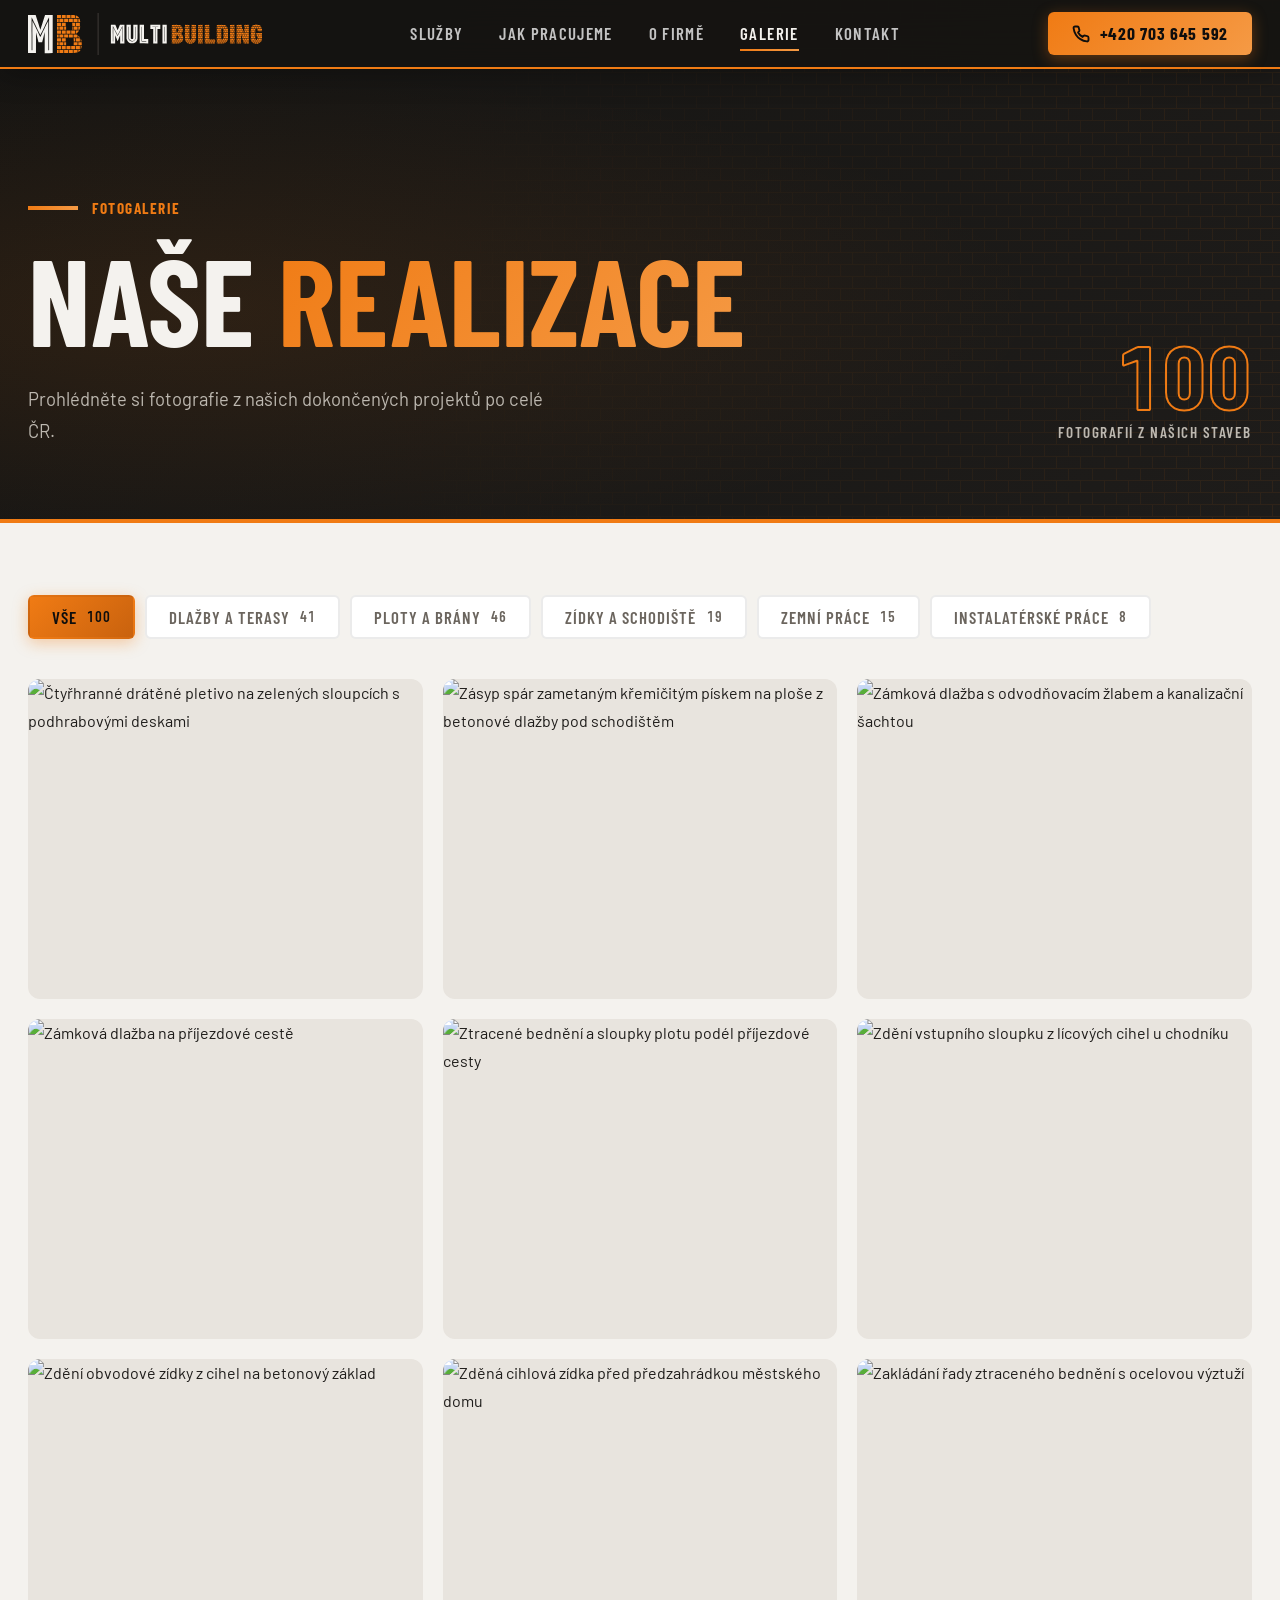
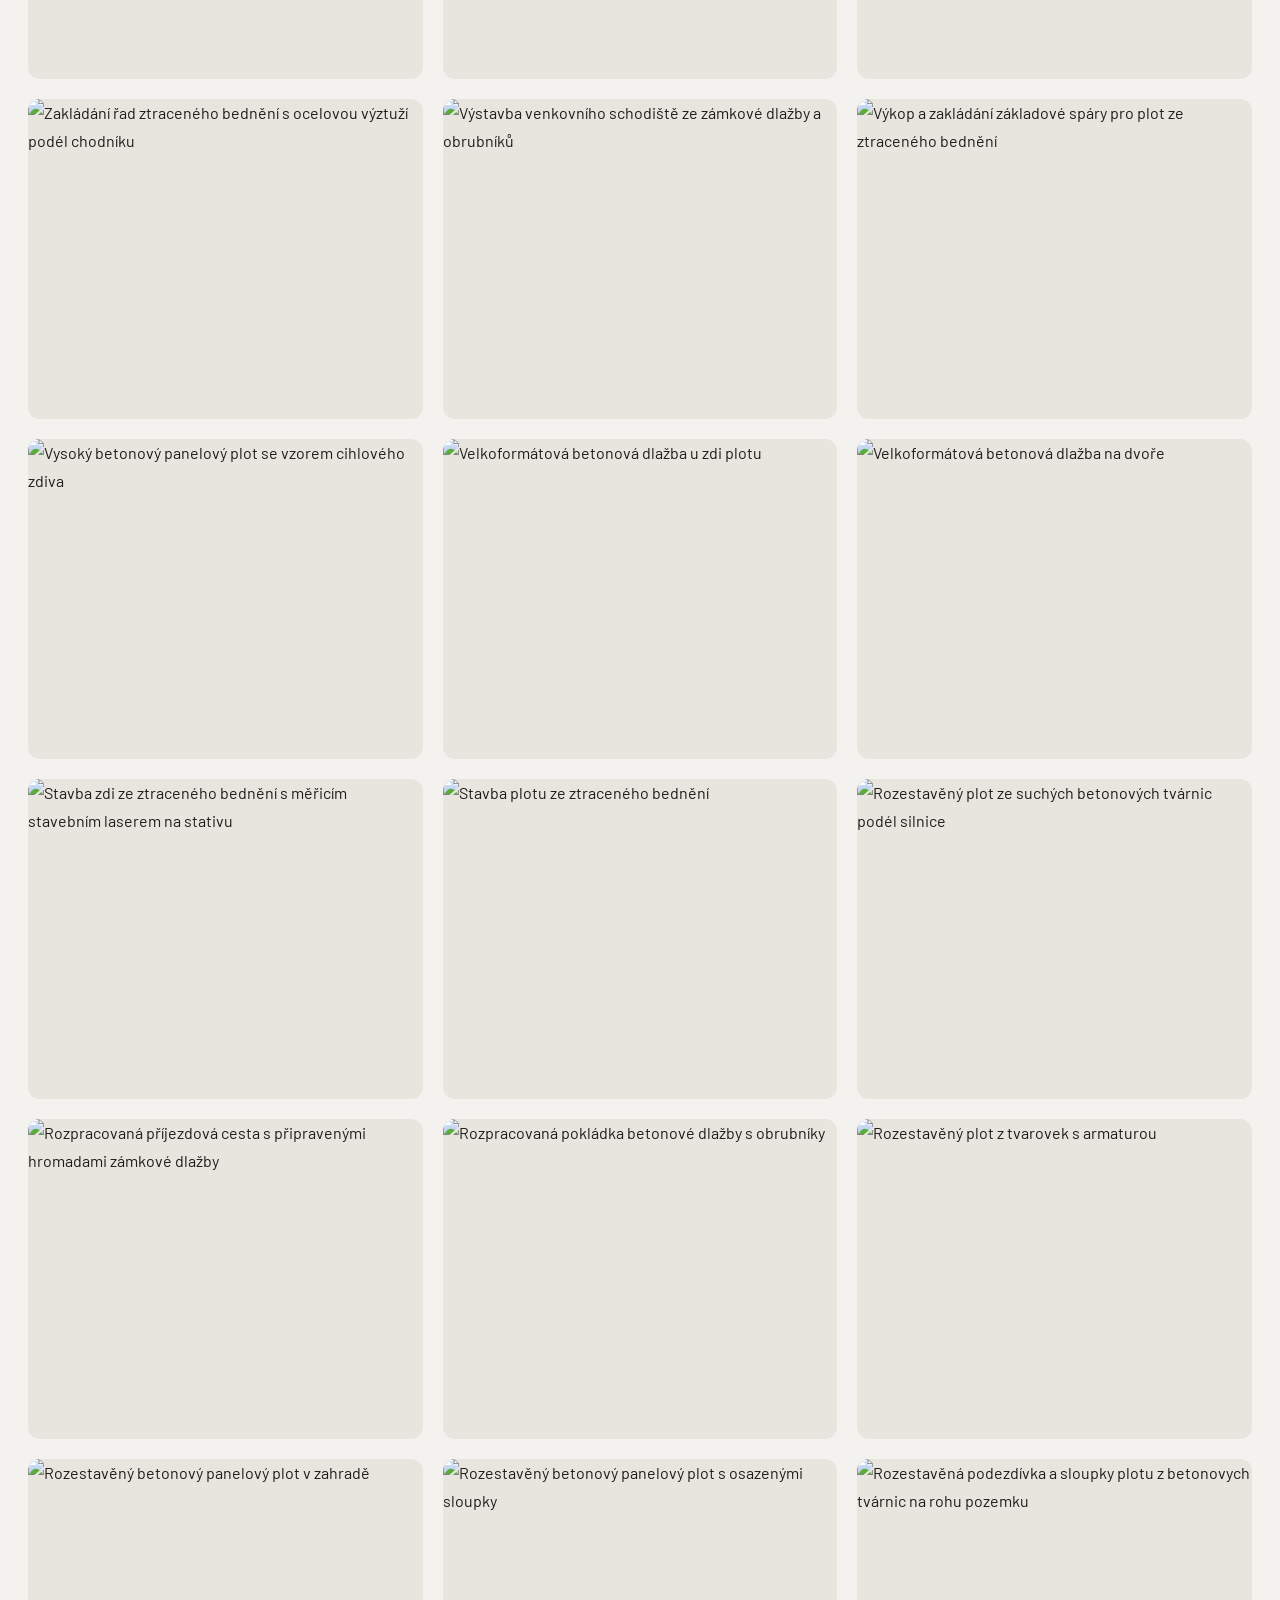
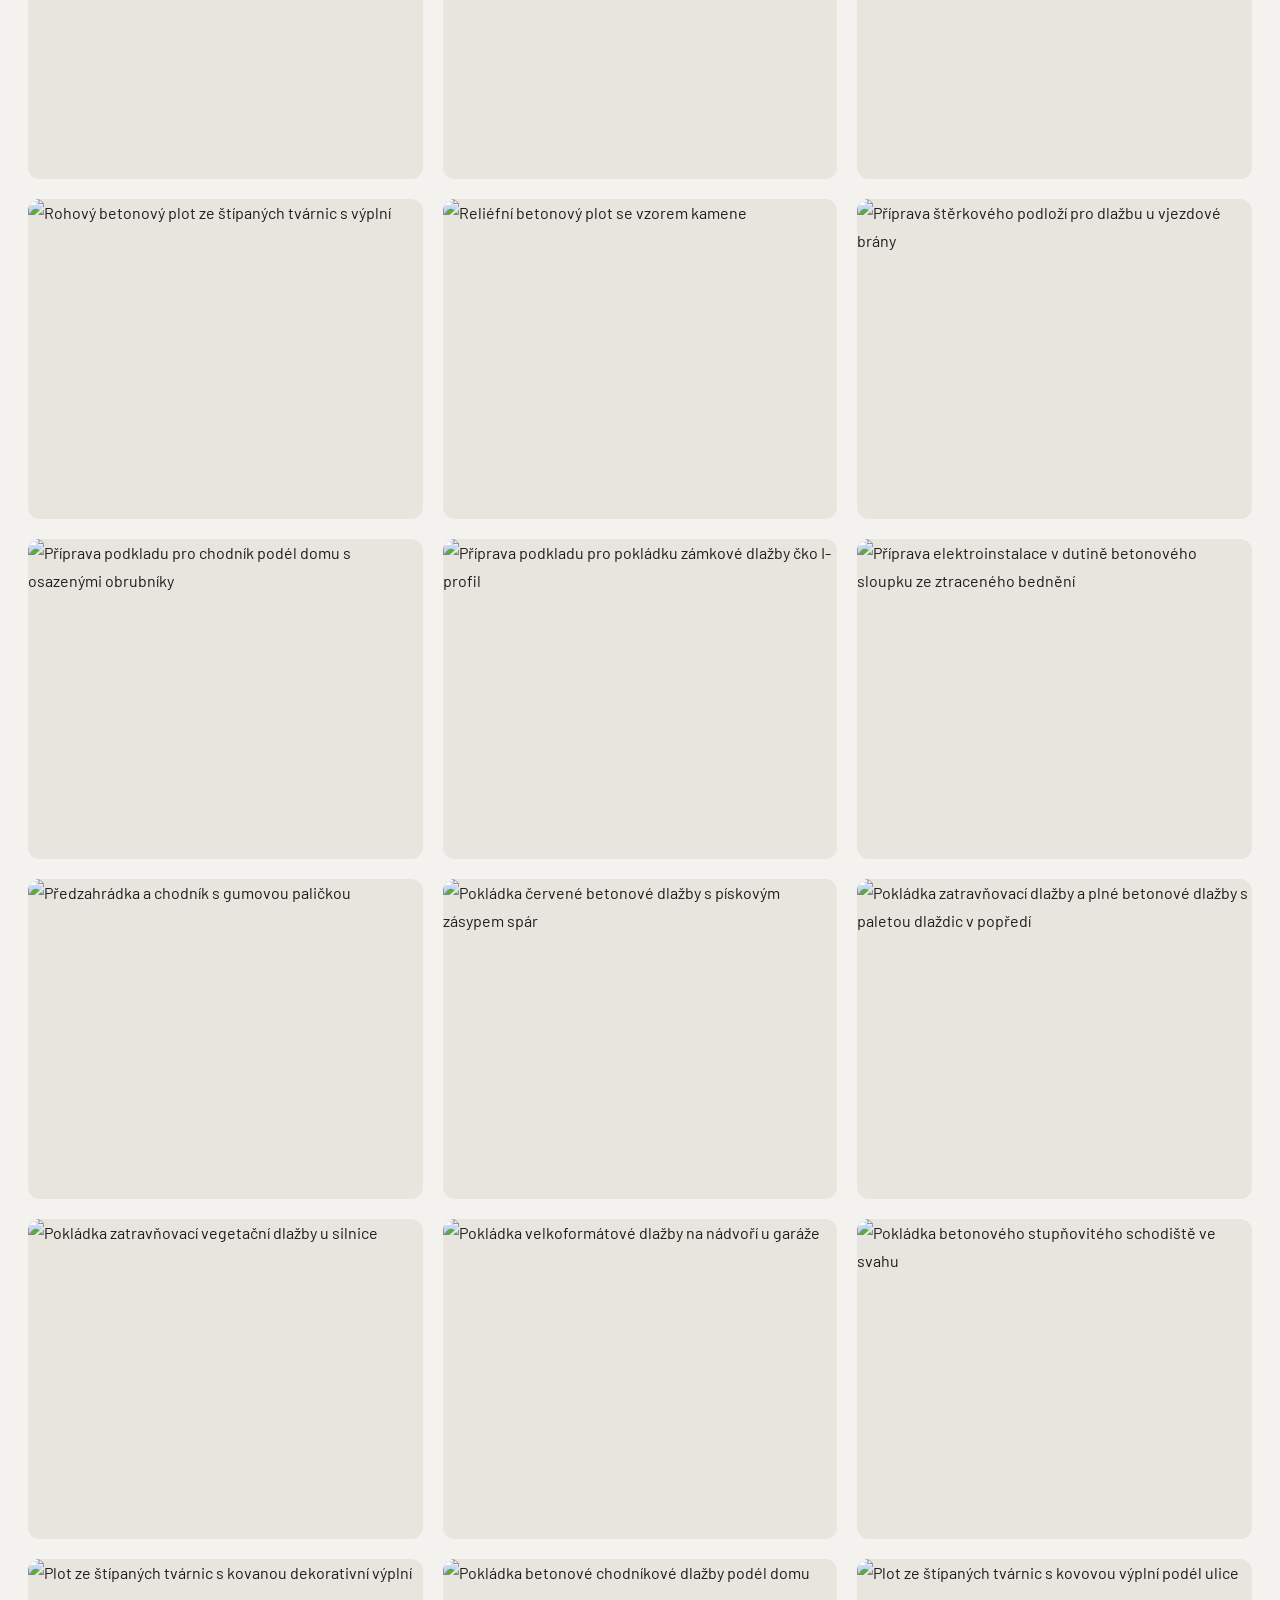
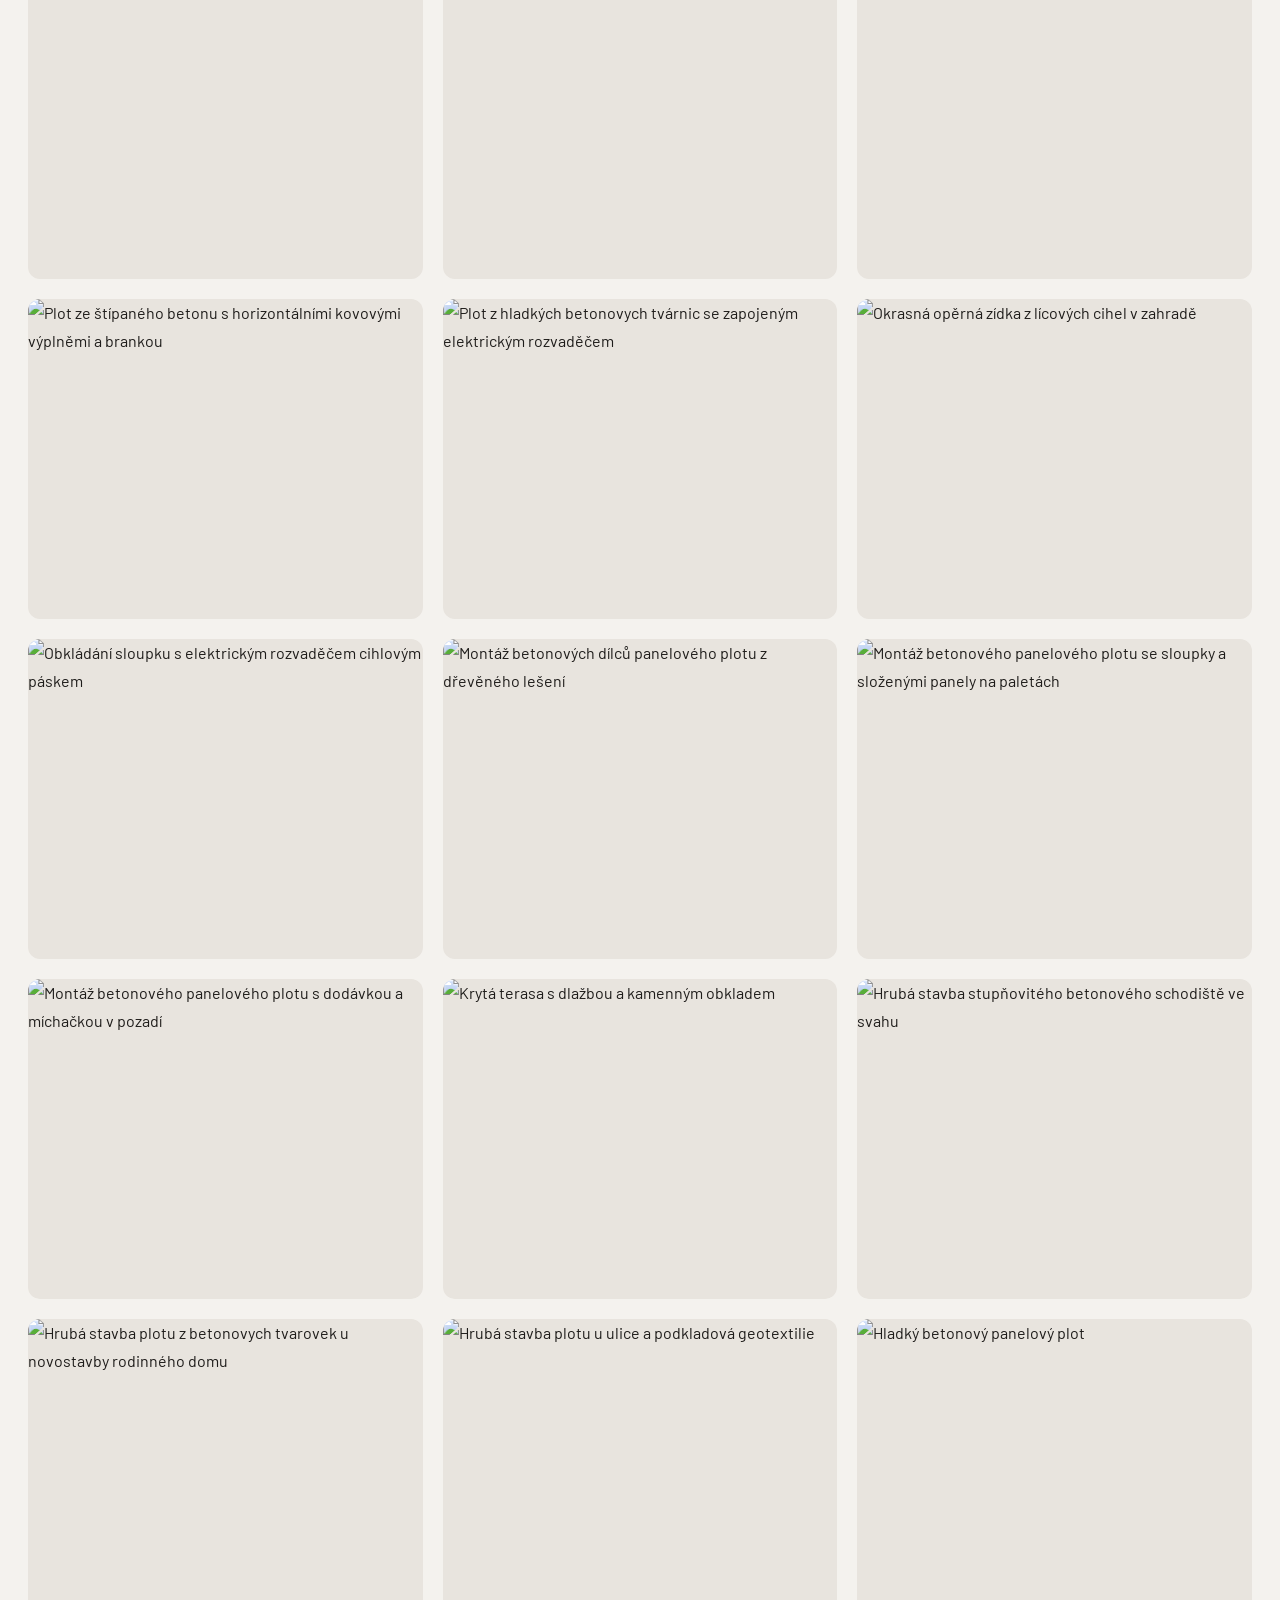
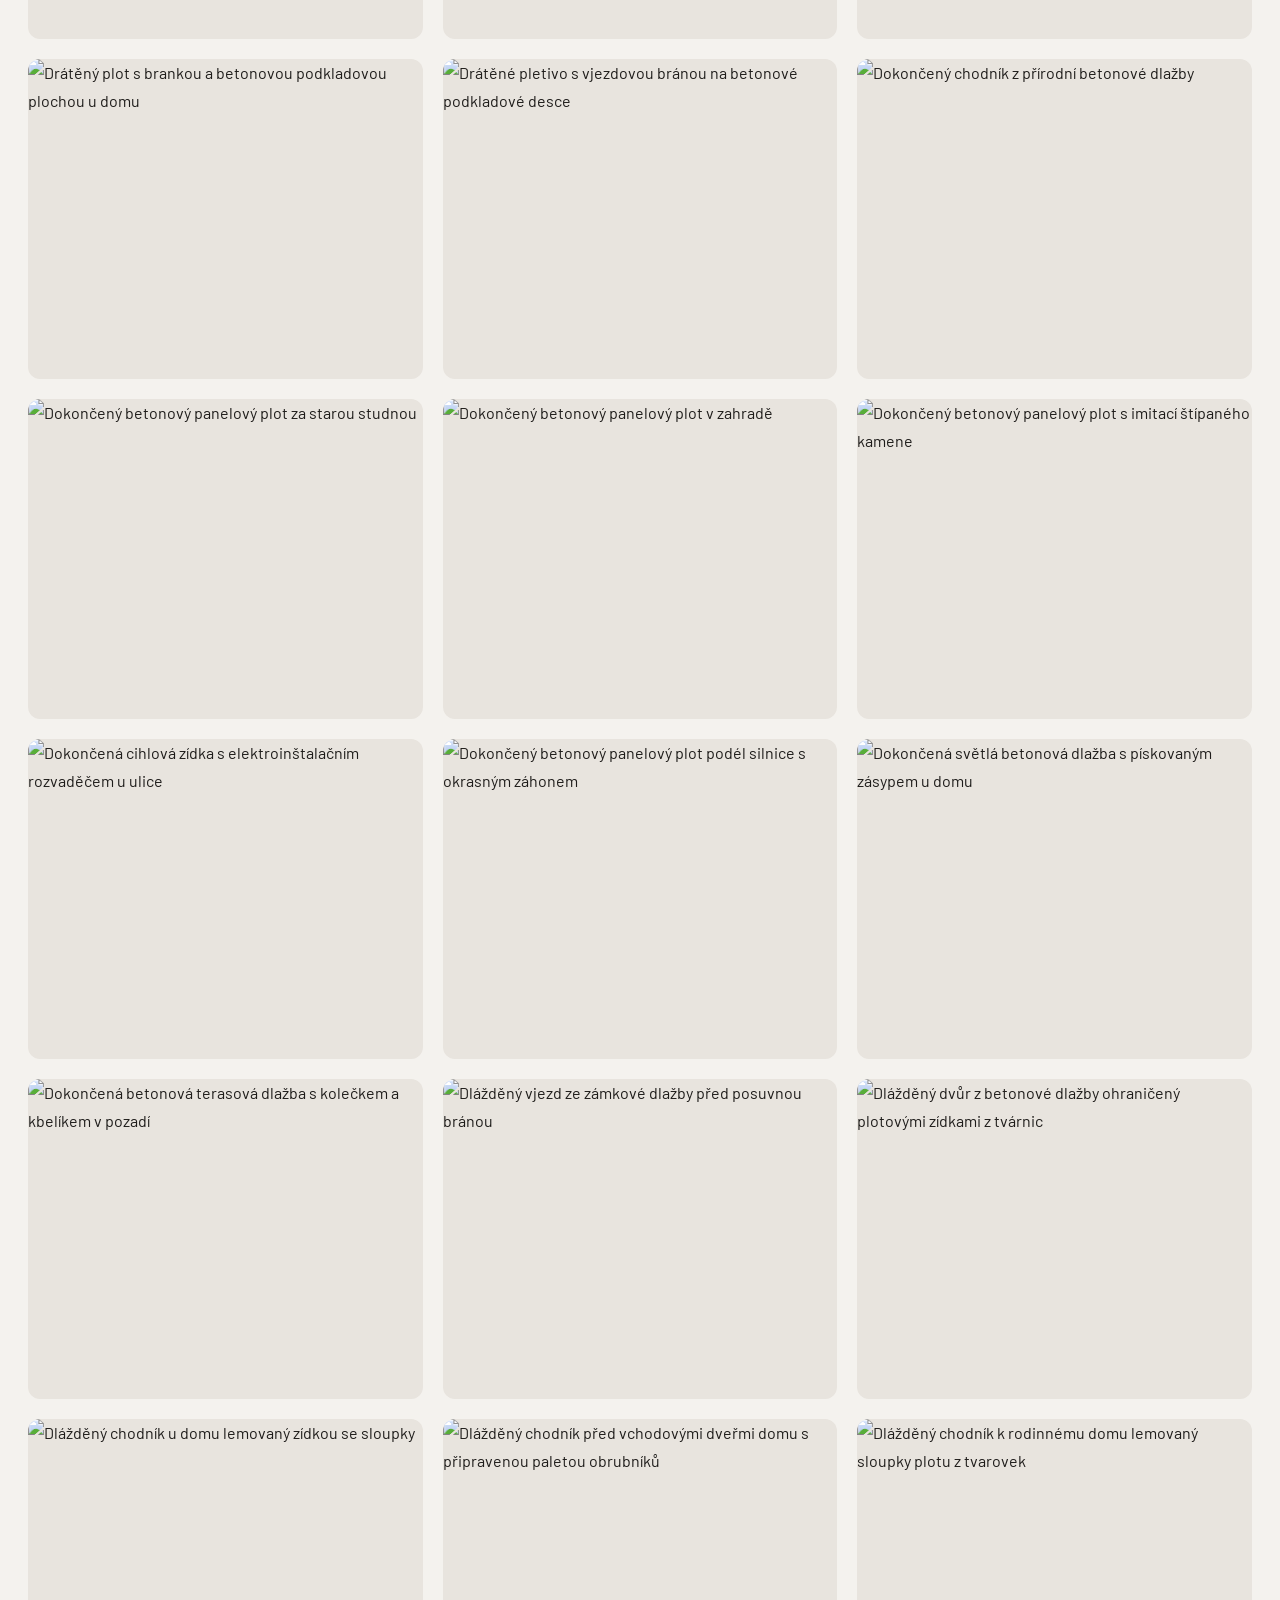
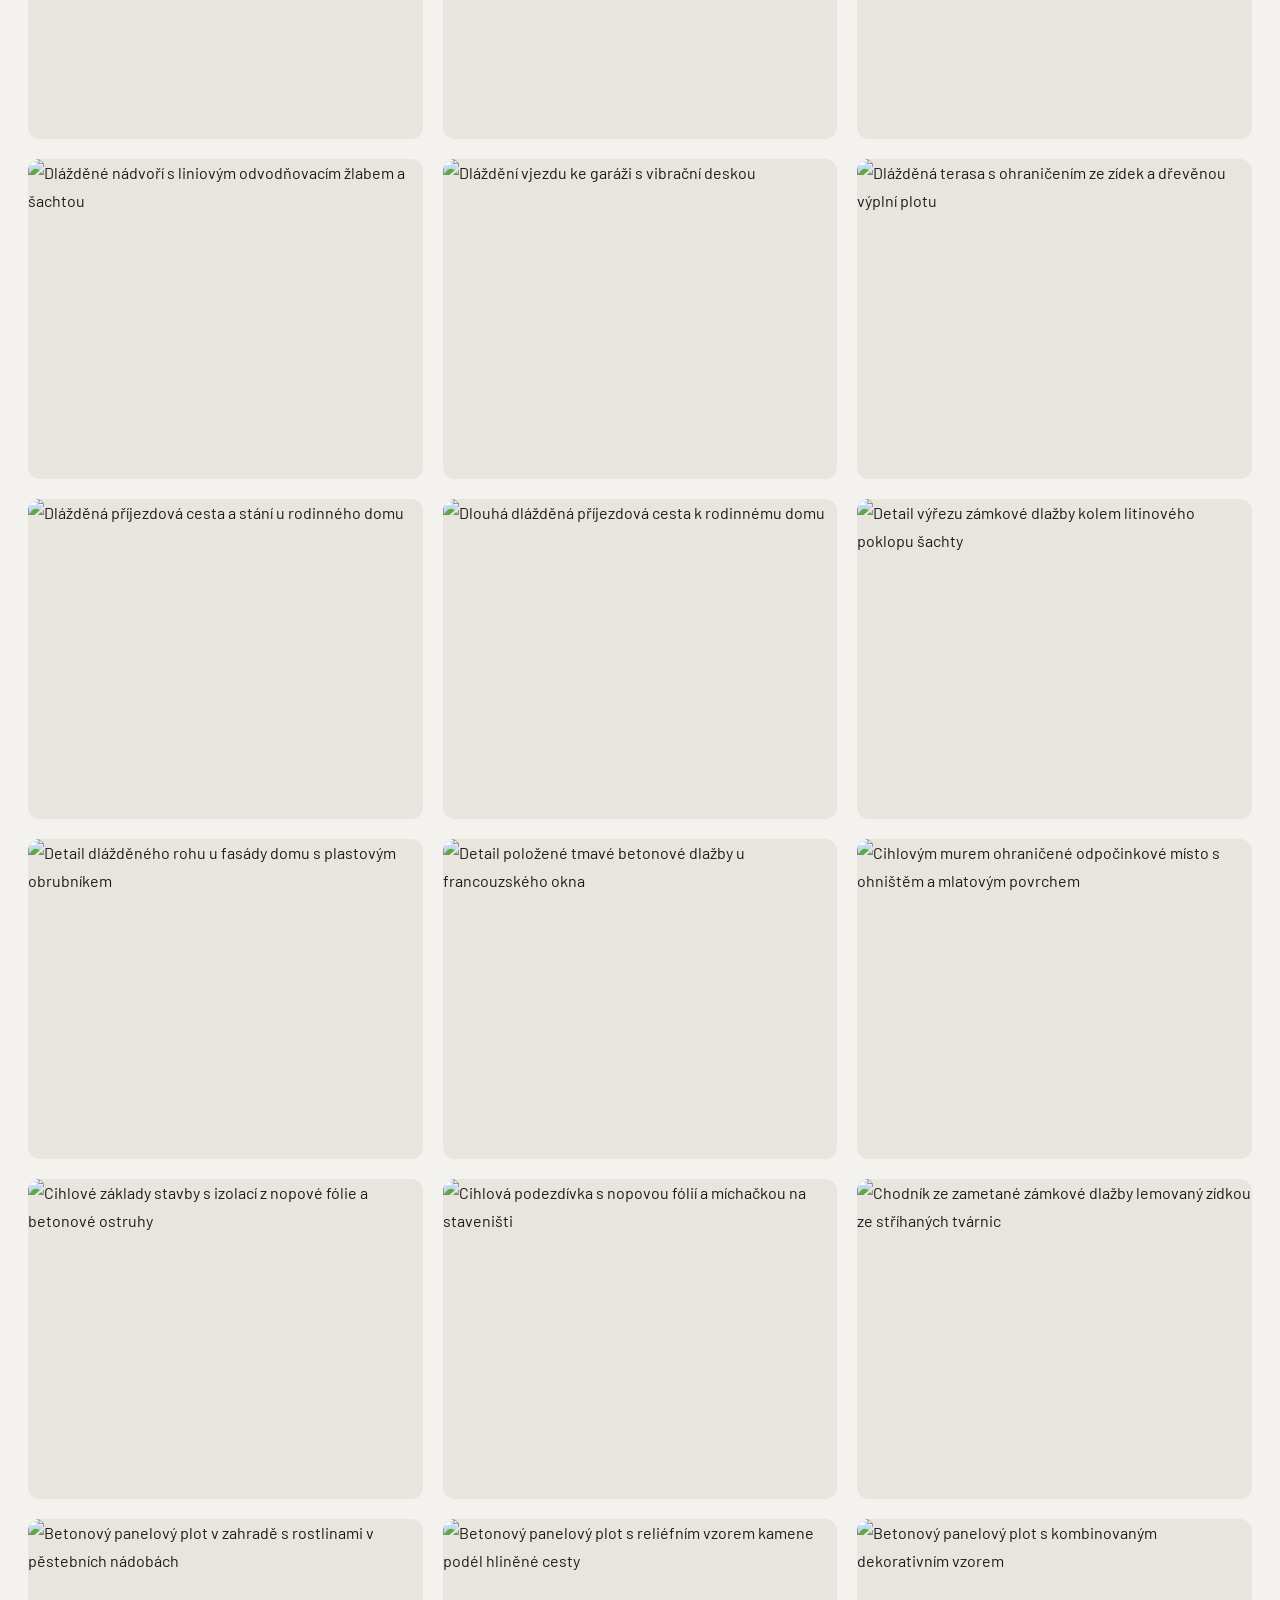
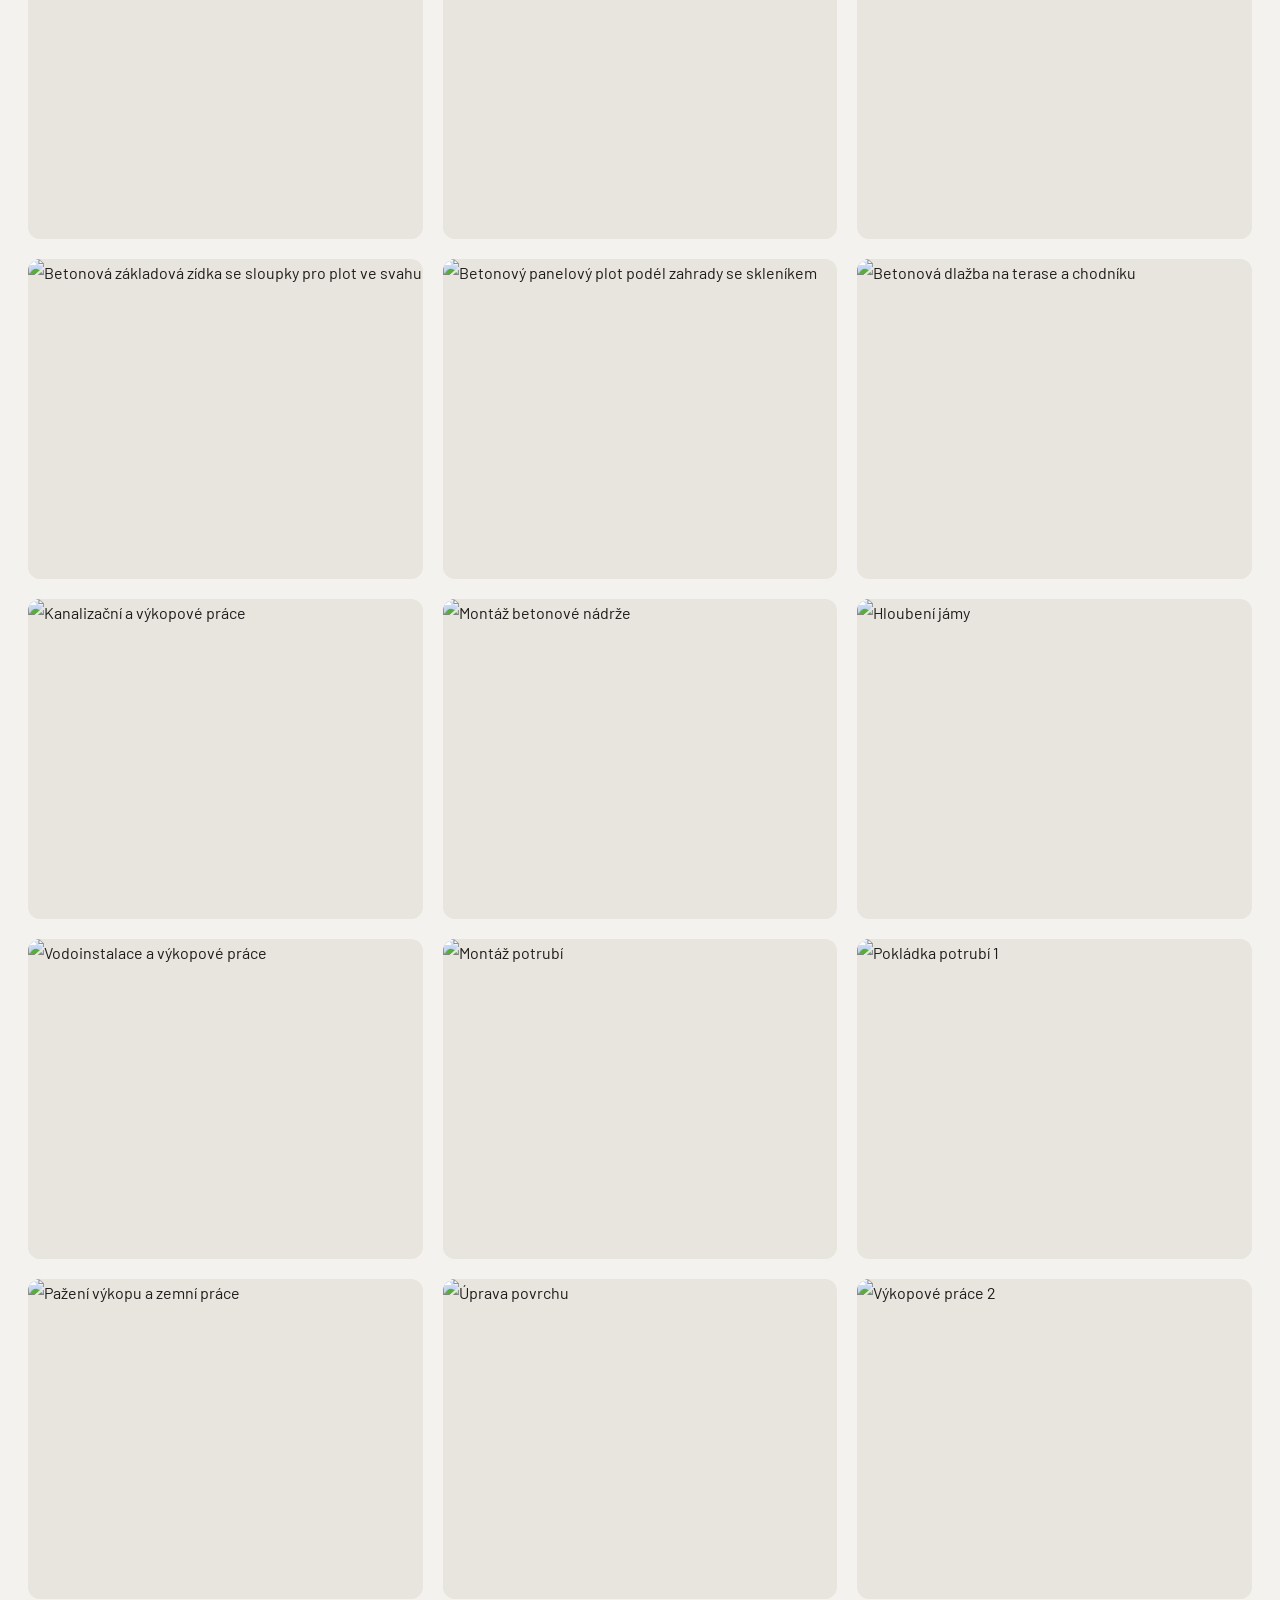
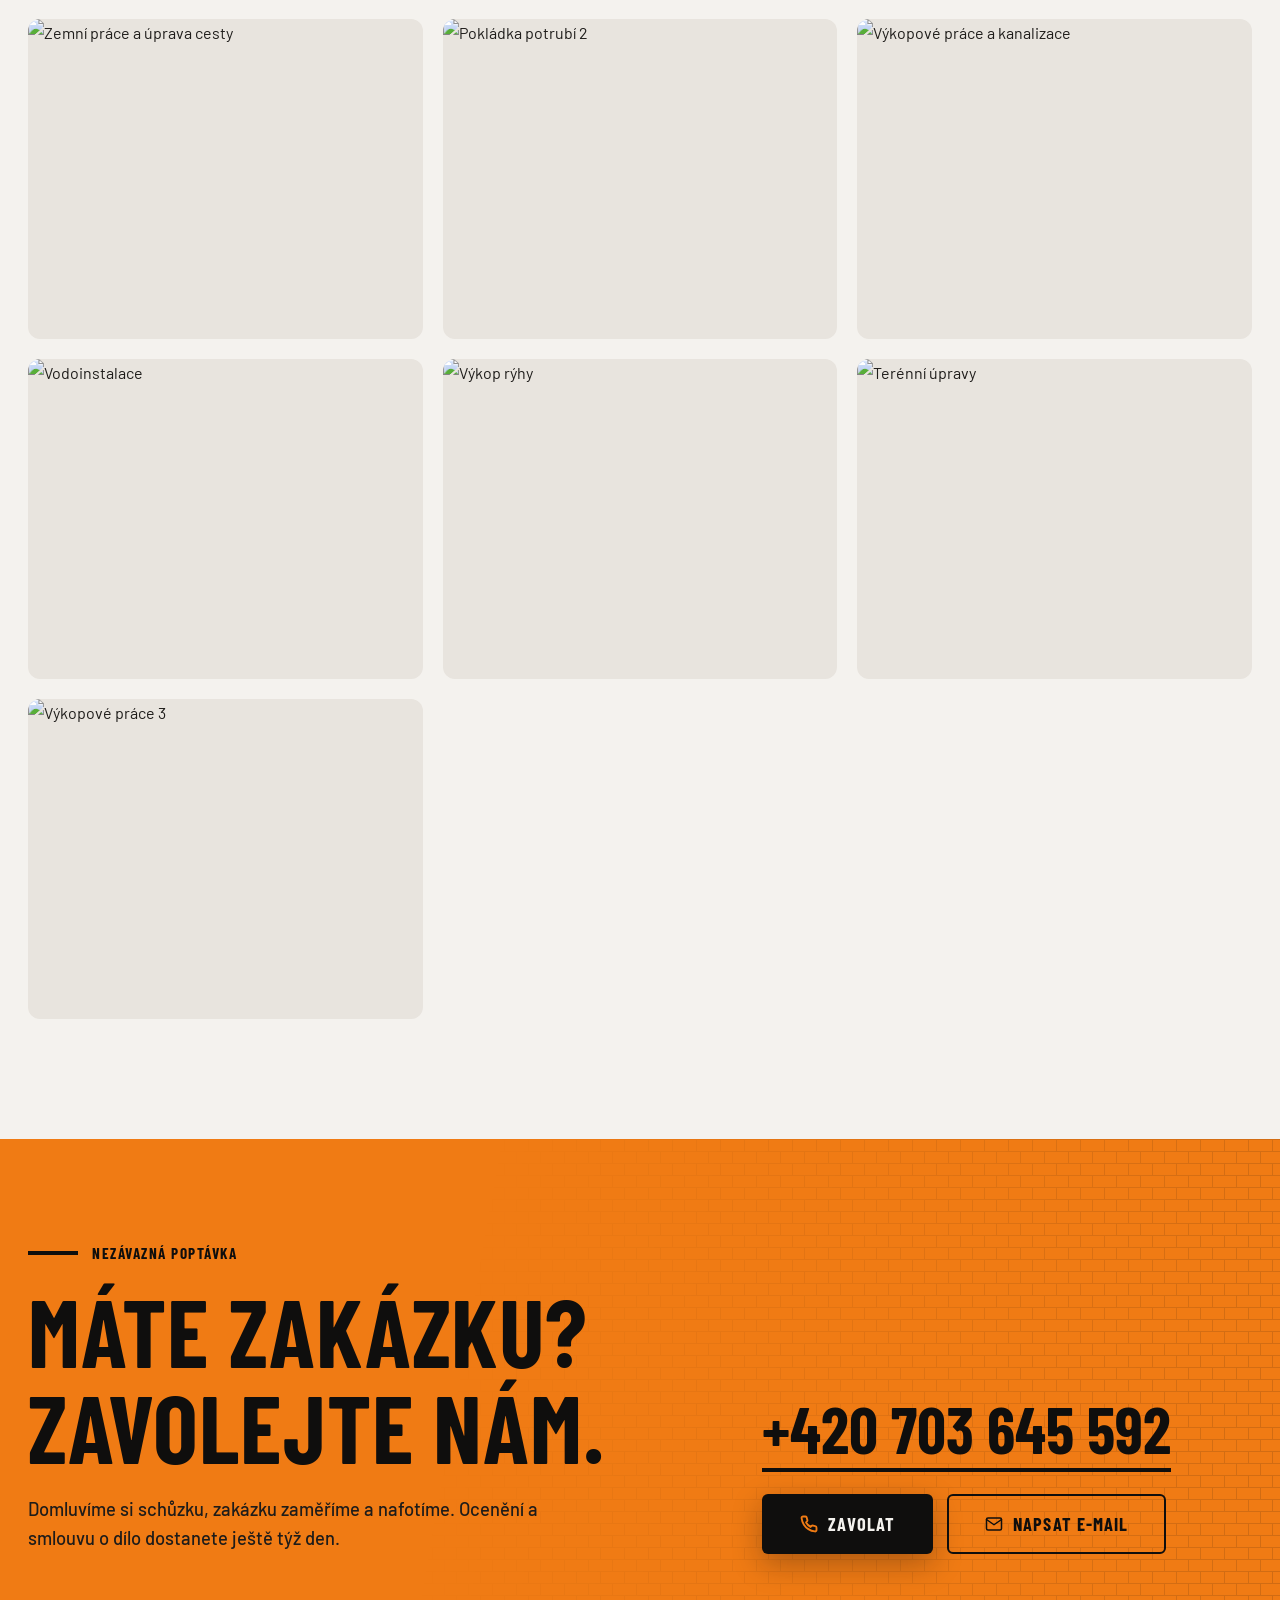
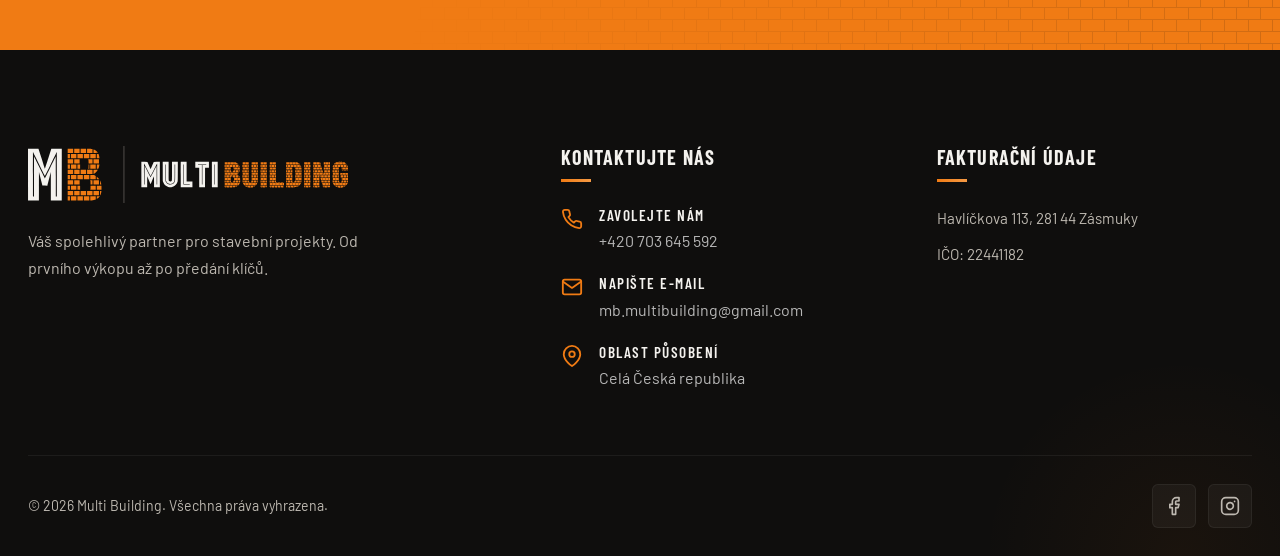
==== commit c0dda64f: "Redesign webu podle MultiBuilding Design Systemu - Hero s obřím nadpisem, pásem faktů a běžícím páse" ====
--- a/fotogalerie.html
+++ b/fotogalerie.html
@@ -1,450 +1,374 @@
-<!DOCTYPE html>
-<html lang="cs">
-<head>
-    <meta charset="UTF-8">
-    <meta name="viewport" content="width=device-width, initial-scale=1.0">
-    <meta name="description" content="Fotogalerie realizací - Multi Building. Prohlédněte si naše dokončené projekty: dlažby, ploty, zídky, schodiště, zemní a instalatérské práce.">
-    <title>Fotogalerie | Multi Building</title>
-    <meta name="theme-color" content="#151412">
-    <!-- Favicon -->
-    <link rel="icon" href="favicon.svg" type="image/svg+xml">
-    <link rel="icon" href="favicon-32.png" sizes="32x32" type="image/png">
-    <link rel="apple-touch-icon" href="apple-touch-icon.png">
-    <!-- Google Fonts: Barlow + Barlow Condensed -->
-    <link rel="preconnect" href="https://fonts.googleapis.com">
-    <link rel="preconnect" href="https://fonts.gstatic.com" crossorigin>
-    <link href="https://fonts.googleapis.com/css2?family=Barlow+Condensed:wght@600;700&family=Barlow:wght@400;500;600;700&display=swap" rel="stylesheet">
-    <!-- Vlastní CSS -->
-    <link rel="stylesheet" href="styles.css?v=3.0">
-</head>
-<body>
-    <!-- Hlavička s navigací -->
-    <header class="header scrolled" id="header">
-        <div class="container header-inner">
-            <div class="logo">
-                <a href="index.html#uvod"><img src="logo.svg" alt="Multi Building" width="268" height="48"></a>
-            </div>
-            
-            <nav class="nav" id="nav">
-                <ul class="nav-list">
-                    <li><a href="index.html#sluzby">Služby</a></li>
-                    <li><a href="index.html#o-nas">O firmě</a></li>
-                    <li><a href="fotogalerie.html">Galerie</a></li>
-                    <li><a href="#kontakt">Kontakt</a></li>
-                </ul>
-            </nav>
-            
-            <div class="contact-quick">
-                <a href="tel:+420703645592" class="phone-btn">
-                    <svg xmlns="http://www.w3.org/2000/svg" width="18" height="18" viewBox="0 0 24 24" fill="none" stroke="currentColor" stroke-width="2.5" stroke-linecap="round" stroke-linejoin="round"><path d="M22 16.92v3a2 2 0 0 1-2.18 2 19.79 19.79 0 0 1-8.63-3.07 19.5 19.5 0 0 1-6-6 19.79 19.79 0 0 1-3.07-8.67A2 2 0 0 1 4.11 2h3a2 2 0 0 1 2 1.72 12.84 12.84 0 0 0 .7 2.81 2 2 0 0 1-.45 2.11L8.09 9.91a16 16 0 0 0 6 6l1.27-1.27a2 2 0 0 1 2.11-.45 12.84 12.84 0 0 0 2.81.7A2 2 0 0 1 22 16.92z"></path></svg>
-                    +420 703 645 592
-                </a>
-            </div>
-            
-            <!-- Hamburger menu pro mobily -->
-            <button class="mobile-menu-btn" id="mobile-menu-btn" aria-label="Menu">
-                <span></span>
-                <span></span>
-                <span></span>
-            </button>
-        </div>
-    </header>
-
-    <!-- Gallery Page Hero -->
-    <div class="gallery-page-hero">
-        <h1>Naše <span>realizace</span></h1>
-        <p>Prohlédněte si fotografie z našich dokončených projektů po celé ČR.</p>
-    </div>
-
-    <!-- Fotogalerie -->
-    <section id="galerie" class="section bg-light" style="padding-top: 80px;">
-        <div class="container">
-            <div class="section-header reveal">
-                <h2>Kompletní fotogalerie</h2>
-                <p>Vyberte si kategorii a prohlédněte si naše práce v detailu.</p>
-                <div class="gallery-filters">
-                    <button class="filter-btn active" data-filter="all">Vše</button>
-                    <button class="filter-btn" data-filter="dlazba">Dlažby a terasy</button>
-                    <button class="filter-btn" data-filter="ploty">Ploty a brány</button>
-                    <button class="filter-btn" data-filter="stavby">Zídky a schodiště</button>
-                    <button class="filter-btn" data-filter="zemni">Zemní práce</button>
-                    <button class="filter-btn" data-filter="instalaterske">Instalatérské práce</button>
-                </div>
-            </div>
-            <div class="gallery-grid reveal revealed" id="gallery-grid">
-                <!-- Fotky se načtou dynamicky z photos.json -->
-                <div class="gallery-loading" id="gallery-loading">
-                    <div class="spinner"></div>
-                    <p>Načítám fotogalerii...</p>
-                </div>
-            </div>
-        </div>
-    </section>
-
-    <!-- Patička a Kontakt -->
-    <footer id="kontakt" class="footer">
-        <div class="container">
-            <div class="footer-grid">
-                
-                <div class="footer-col brand-col">
-                    <h2><img src="logo.svg" alt="Multi Building" width="320" height="57" loading="lazy"></h2>
-                    <p>Váš spolehlivý partner pro stavební projekty. Od prvního výkopu až po předání klíčů.</p>
-                </div>
-                
-                <div class="footer-col contact-col">
-                    <h3>Kontaktujte nás</h3>
-                    <div class="contact-methods">
-                        <a href="tel:+420703645592" class="contact-item">
-                            <svg xmlns="http://www.w3.org/2000/svg" width="22" height="22" viewBox="0 0 24 24" fill="none" stroke="currentColor" stroke-width="2"><path d="M22 16.92v3a2 2 0 0 1-2.18 2 19.79 19.79 0 0 1-8.63-3.07 19.5 19.5 0 0 1-6-6 19.79 19.79 0 0 1-3.07-8.67A2 2 0 0 1 4.11 2h3a2 2 0 0 1 2 1.72 12.84 12.84 0 0 0 .7 2.81 2 2 0 0 1-.45 2.11L8.09 9.91a16 16 0 0 0 6 6l1.27-1.27a2 2 0 0 1 2.11-.45 12.84 12.84 0 0 0 2.81.7A2 2 0 0 1 22 16.92z"></path></svg>
-                            <span>
-                                <strong>Zavolejte nám</strong>
-                                +420 703 645 592
-                            </span>
-                        </a>
-                        <a href="mailto:mb.multibuilding@gmail.com" class="contact-item">
-                            <svg xmlns="http://www.w3.org/2000/svg" width="22" height="22" viewBox="0 0 24 24" fill="none" stroke="currentColor" stroke-width="2"><path d="M4 4h16c1.1 0 2 .9 2 2v12c0 1.1-.9 2-2 2H4c-1.1 0-2-.9-2-2V6c0-1.1.9-2 2-2z"></path><polyline points="22,6 12,13 2,6"></polyline></svg>
-                            <span>
-                                <strong>Napište e-mail</strong>
-                                mb.multibuilding@gmail.com
-                            </span>
-                        </a>
-                        <div class="contact-item">
-                            <svg xmlns="http://www.w3.org/2000/svg" width="22" height="22" viewBox="0 0 24 24" fill="none" stroke="currentColor" stroke-width="2"><path d="M21 10c0 7-9 13-9 13s-9-6-9-13a9 9 0 0 1 18 0z"></path><circle cx="12" cy="10" r="3"></circle></svg>
-                            <span>
-                                <strong>Oblast působení</strong>
-                                Celá Česká republika
-                            </span>
-                        </div>
-                    </div>
-                </div>
-                
-                <div class="footer-col info-col">
-                    <h3>Fakturační údaje</h3>
-                    <ul class="company-details">
-                        <li>Havlíčkova 113, 281 44 Zásmuky</li>
-                        <li>IČO: 22441182</li>
-                    </ul>
-                </div>
-                
-            </div>
-            
-            <div class="footer-bottom">
-                <p>&copy; 2026 Multi Building. Všechna práva vyhrazena.</p>
-                <div class="socials">
-                    <a href="https://www.facebook.com/people/MB-MultiBuilding/61593268110803/" target="_blank" rel="noopener noreferrer" aria-label="Facebook"><svg xmlns="http://www.w3.org/2000/svg" width="20" height="20" viewBox="0 0 24 24" fill="none" stroke="currentColor" stroke-width="2"><path d="M18 2h-3a5 5 0 0 0-5 5v3H7v4h3v8h4v-8h3l1-4h-4V7a1 1 0 0 1 1-1h3z"></path></svg></a>
-                    <a href="https://www.instagram.com/mbmultibuilding/" target="_blank" rel="noopener noreferrer" aria-label="Instagram"><svg xmlns="http://www.w3.org/2000/svg" width="20" height="20" viewBox="0 0 24 24" fill="none" stroke="currentColor" stroke-width="2"><rect x="2" y="2" width="20" height="20" rx="5" ry="5"></rect><path d="M16 11.37A4 4 0 1 1 12.63 8 4 4 0 0 1 16 11.37z"></path><line x1="17.5" y1="6.5" x2="17.51" y2="6.5"></line></svg></a>
-                </div>
-            </div>
-        </div>
-    </footer>
-
-    <!-- Lightbox -->
-    <div class="lightbox" id="lightbox">
-        <button class="lightbox-close" id="lightbox-close" aria-label="Zavřít">&times;</button>
-        <button class="lightbox-nav lightbox-prev" id="lightbox-prev" aria-label="Předchozí">&#8249;</button>
-        <button class="lightbox-nav lightbox-next" id="lightbox-next" aria-label="Další">&#8250;</button>
-        <img src="" alt="" id="lightbox-img">
-        <div class="lightbox-caption" id="lightbox-caption"></div>
-    </div>
-
-    <!-- Scroll to Top -->
-    <button class="scroll-top" id="scroll-top" aria-label="Nahoru">
-        <svg xmlns="http://www.w3.org/2000/svg" width="22" height="22" viewBox="0 0 24 24" fill="none" stroke="currentColor" stroke-width="2.5" stroke-linecap="round" stroke-linejoin="round"><polyline points="18 15 12 9 6 15"></polyline></svg>
-    </button>
-
-    <!-- JavaScript -->
-    <script>
-        // ===========================================
-        // MOBILE MENU
-        // ===========================================
-        const menuBtn = document.getElementById('mobile-menu-btn');
-        const nav = document.getElementById('nav');
-        const header = document.getElementById('header');
-
-        menuBtn.addEventListener('click', () => {
-            menuBtn.classList.toggle('active');
-            nav.classList.toggle('active');
-        });
-
-        document.querySelectorAll('.nav a').forEach(link => {
-            link.addEventListener('click', () => {
-                menuBtn.classList.remove('active');
-                nav.classList.remove('active');
-            });
-        });
-
-        // ===========================================
-        // HEADER SCROLL (keep scrolled class on gallery page)
-        // ===========================================
-        window.addEventListener('scroll', () => {
-            if (window.scrollY > 50) {
-                header.classList.add('scrolled');
-            }
-            // Don't remove scrolled on gallery page — header is always dark
-        });
-
-        // ===========================================
-        // SCROLL-TO-TOP BUTTON
-        // ===========================================
-        const scrollTopBtn = document.getElementById('scroll-top');
-        
-        window.addEventListener('scroll', () => {
-            if (window.scrollY > 600) {
-                scrollTopBtn.classList.add('visible');
-            } else {
-                scrollTopBtn.classList.remove('visible');
-            }
-        });
-
-        scrollTopBtn.addEventListener('click', () => {
-            window.scrollTo({ top: 0, behavior: 'smooth' });
-        });
-
-        // ===========================================
-        // SCROLL REVEAL ANIMATIONS
-        // ===========================================
-        const revealElements = document.querySelectorAll('.reveal, .reveal-left, .reveal-right, .reveal-stagger');
-
-        const revealObserver = new IntersectionObserver((entries) => {
-            entries.forEach(entry => {
-                if (entry.isIntersecting) {
-                    entry.target.classList.add('revealed');
-                    revealObserver.unobserve(entry.target);
-                }
-            });
-        }, {
-            threshold: 0.1,
-            rootMargin: '0px 0px -30px 0px'
-        });
-
-        revealElements.forEach(el => revealObserver.observe(el));
-
-        // ===========================================
-        // LOAD PHOTOS FROM CLOUDINARY (photos.json)
-        // ===========================================
-        const galleryGrid = document.getElementById('gallery-grid');
-        const galleryLoading = document.getElementById('gallery-loading');
-
-        // Mapování klíčových slov na kategorie
-        function getCategories(id) {
-            const name = id.toLowerCase();
-            const cats = [];
-
-            // Instalatérské práce (vodoinstalace, potrubí, kanalizace, nádrže).
-            // Kanalizační šachta v dlažbě zůstává dlažbou, ne instalatérskou prací.
-            const instal = name.includes('vodoinstal') || name.includes('instalatér') || name.includes('instalater') ||
-                name.includes('potrub') || name.includes('nádrž') || name.includes('nadrz') ||
-                name.includes('přípojk') || name.includes('pripojk') ||
-                (name.includes('kanaliz') && !name.includes('šacht') && !name.includes('sacht'));
-
-            // Dlažby a terasy
-            if (name.includes('dlažb') || name.includes('dlazb') || name.includes('dláždě') || name.includes('dlážděn') ||
-                name.includes('chodník') || name.includes('chodnik') || name.includes('terasa') || name.includes('teras') ||
-                name.includes('vjezd') || name.includes('příjezdov') || name.includes('prijezdov') ||
-                name.includes('nádvoří') || name.includes('nadvor') || name.includes('dvůr') || name.includes('dvur') ||
-                name.includes('předzahrádka') || name.includes('predzahrad') ||
-                ((name.includes('pokládka') || name.includes('pokladka')) && !instal) || name.includes('velkoformátov') ||
-                name.includes('zásyp_spár') || name.includes('zasypsp')) {
-                cats.push('dlazba');
-            }
-
-            // Ploty a brány
-            if (name.includes('plot') || name.includes('pletivo') || name.includes('brán') || name.includes('bran') ||
-                name.includes('sloupk') || name.includes('panelový') || name.includes('panelovy') ||
-                name.includes('ztracen') || name.includes('drátěn') || name.includes('draten') ||
-                name.includes('čtyřhrann') || name.includes('ctyrhrann') || name.includes('podhrabov') ||
-                ((name.includes('montáž') || name.includes('montaz')) && !instal) || name.includes('stavba_plotu') ||
-                name.includes('stavba_zdi') || name.includes('stavba_betonov') ||
-                name.includes('reliéf') || name.includes('relief') || name.includes('hladký') ||
-                name.includes('rozestavěn') || name.includes('rozestaven') ||
-                name.includes('zakládání') || name.includes('zakladani') ||
-                name.includes('elektroinstalace')) {
-                cats.push('ploty');
-            }
-
-            // Zídky a schodiště
-            if (name.includes('zídka') || name.includes('zídky') || name.includes('zidka') || name.includes('zidky') ||
-                name.includes('zdění') || name.includes('zdeni') || name.includes('zděná') || name.includes('zdena') ||
-                name.includes('schodiště') || name.includes('schodist') ||
-                name.includes('cihlová') || name.includes('cihlové') || name.includes('cihlový') ||
-                name.includes('cihlova') || name.includes('cihlove') || name.includes('cihlov') ||
-                name.includes('obkládání') || name.includes('obkladani') ||
-                name.includes('okrasná') || name.includes('okrasna') ||
-                name.includes('opěrná') || name.includes('operna') ||
-                name.includes('podezdívka') || name.includes('podezdivka') ||
-                name.includes('ohništ') || name.includes('ohnist') ||
-                name.includes('hrubá_stavba') || name.includes('výstavba') || name.includes('vystavba') ||
-                name.includes('geotextilie') || name.includes('základy_stavby')) {
-                cats.push('stavby');
-            }
-
-            // Zemní práce
-            if (name.includes('výkop') || name.includes('vykop') ||
-                name.includes('zemní') || name.includes('zemni') ||
-                name.includes('hloubení') || name.includes('hloubeni') || name.includes('jáma') || name.includes('jámy') ||
-                name.includes('rýh') || name.includes('ryh') || name.includes('pažení') || name.includes('pazeni') ||
-                name.includes('terénní') || name.includes('terenni') ||
-                name.includes('úprava_povrchu') || name.includes('uprava_povrchu') ||
-                name.includes('základové_spáry') || name.includes('zakladove_spary') ||
-                name.includes('odvodňovac') || name.includes('odvodnova') ||
-                name.includes('kanalizač') || name.includes('kanalizac') ||
-                name.includes('šacht') || name.includes('sacht') ||
-                name.includes('žlab') || name.includes('zlab')) {
-                cats.push('zemni');
-            }
-
-            // Instalatérské práce
-            if (instal) {
-                cats.push('instalaterske');
-            }
-
-            // Pokud nebyla přiřazena žádná kategorie, přiřadíme "ostatni"
-            if (cats.length === 0) cats.push('dlazba');
-
-            return cats;
-        }
-
-        // Vytvoření pěkného alt textu z ID
-        function idToLabel(id) {
-            return id.replace(/_/g, ' ');
-        }
-
-        // Načtení fotek a vykreslení galerie
-        fetch('photos.json')
-            .then(res => res.json())
-            .then(photos => {
-                galleryLoading.remove();
-
-                photos.forEach((photo, index) => {
-                    const categories = getCategories(photo.id);
-                    const label = idToLabel(photo.id);
-
-                    const item = document.createElement('div');
-                    item.className = 'gallery-item ' + categories.join(' ');
-                    item.setAttribute('data-url', photo.url);
-                    item.setAttribute('data-thumb', photo.thumb);
-                    item.onclick = function() { openLightbox(this); };
-                    item.style.animationDelay = (index % 20) * 0.03 + 's';
-
-                    item.innerHTML = `
-                        <img src="${photo.thumb}" alt="${label}" loading="lazy">
-                        <div class="gallery-overlay"><span>${label}</span></div>
-                    `;
-
-                    galleryGrid.appendChild(item);
-                });
-
-                // Inicializace filtrů po načtení fotek
-                initFilters();
-            })
-            .catch(err => {
-                galleryLoading.innerHTML = '<p style="color: #e74c3c;">Nepodařilo se načíst fotogalerii.</p>';
-                console.error('Chyba při načítání photos.json:', err);
-            });
-
-        // ===========================================
-        // GALLERY FILTER
-        // ===========================================
-        function initFilters() {
-            const filterBtns = document.querySelectorAll('.filter-btn');
-            const galleryItems = document.querySelectorAll('.gallery-item');
-
-            filterBtns.forEach(btn => {
-                btn.addEventListener('click', () => {
-                    filterBtns.forEach(b => b.classList.remove('active'));
-                    btn.classList.add('active');
-
-                    const filterValue = btn.getAttribute('data-filter');
-
-                    galleryItems.forEach(item => {
-                        if (filterValue === 'all' || item.classList.contains(filterValue)) {
-                            item.classList.remove('hide');
-                            item.style.animation = 'fadeInUp 0.5s ease forwards';
-                        } else {
-                            item.classList.add('hide');
-                        }
-                    });
-                });
-            });
-        }
-
-        // ===========================================
-        // LIGHTBOX
-        // ===========================================
-        const lightbox = document.getElementById('lightbox');
-        const lightboxImg = document.getElementById('lightbox-img');
-        const lightboxCaption = document.getElementById('lightbox-caption');
-        const lightboxClose = document.getElementById('lightbox-close');
-        const lightboxPrev = document.getElementById('lightbox-prev');
-        const lightboxNext = document.getElementById('lightbox-next');
-        
-        let currentLightboxIndex = 0;
-        let lightboxImages = [];
-
-        function openLightbox(element) {
-            const allItems = document.querySelectorAll('.gallery-item:not(.hide)');
-            lightboxImages = [];
-            allItems.forEach((item, i) => {
-                const fullUrl = item.getAttribute('data-url');
-                const img = item.querySelector('img');
-                if (img) {
-                    lightboxImages.push({
-                        src: fullUrl || img.src,
-                        alt: img.alt
-                    });
-                    if (item === element) {
-                        currentLightboxIndex = i;
-                    }
-                }
-            });
-            
-            showLightboxImage();
-            lightbox.classList.add('active');
-            document.body.style.overflow = 'hidden';
-        }
-
-        function showLightboxImage() {
-            if (lightboxImages[currentLightboxIndex]) {
-                lightboxImg.src = lightboxImages[currentLightboxIndex].src;
-                lightboxImg.alt = lightboxImages[currentLightboxIndex].alt;
-                lightboxCaption.textContent = lightboxImages[currentLightboxIndex].alt;
-            }
-        }
-
-        function closeLightbox() {
-            lightbox.classList.remove('active');
-            document.body.style.overflow = '';
-        }
-
-        lightboxClose.addEventListener('click', closeLightbox);
-        lightbox.addEventListener('click', (e) => {
-            if (e.target === lightbox) closeLightbox();
-        });
-
-        lightboxPrev.addEventListener('click', (e) => {
-            e.stopPropagation();
-            currentLightboxIndex = (currentLightboxIndex - 1 + lightboxImages.length) % lightboxImages.length;
-            showLightboxImage();
-        });
-
-        lightboxNext.addEventListener('click', (e) => {
-            e.stopPropagation();
-            currentLightboxIndex = (currentLightboxIndex + 1) % lightboxImages.length;
-            showLightboxImage();
-        });
-
-        document.addEventListener('keydown', (e) => {
-            if (!lightbox.classList.contains('active')) return;
-            if (e.key === 'Escape') closeLightbox();
-            if (e.key === 'ArrowLeft') {
-                currentLightboxIndex = (currentLightboxIndex - 1 + lightboxImages.length) % lightboxImages.length;
-                showLightboxImage();
-            }
-            if (e.key === 'ArrowRight') {
-                currentLightboxIndex = (currentLightboxIndex + 1) % lightboxImages.length;
-                showLightboxImage();
-            }
-        });
-    </script>
-</body>
-</html>
+<!DOCTYPE html>
+<html lang="cs">
+<head>
+    <meta charset="UTF-8">
+    <meta name="viewport" content="width=device-width, initial-scale=1.0">
+    <meta name="description" content="Fotogalerie realizací - Multi Building. Prohlédněte si naše dokončené projekty: dlažby, ploty, zídky, schodiště, zemní a instalatérské práce.">
+    <title>Fotogalerie | Multi Building</title>
+    <meta name="theme-color" content="#151412">
+    <!-- Favicon -->
+    <link rel="icon" href="favicon.svg" type="image/svg+xml">
+    <link rel="icon" href="favicon-32.png" sizes="32x32" type="image/png">
+    <link rel="apple-touch-icon" href="apple-touch-icon.png">
+    <!-- Google Fonts: Barlow + Barlow Condensed -->
+    <link rel="preconnect" href="https://fonts.googleapis.com">
+    <link rel="preconnect" href="https://fonts.gstatic.com" crossorigin>
+    <link href="https://fonts.googleapis.com/css2?family=Barlow+Condensed:wght@600;700&family=Barlow:wght@400;500;600;700&display=swap" rel="stylesheet">
+    <!-- Vlastní CSS -->
+    <link rel="stylesheet" href="styles.css?v=4.0">
+</head>
+<body>
+    <!-- Hlavička s navigací -->
+    <header class="header scrolled" id="header" data-solid>
+        <div class="container header-inner">
+            <div class="logo">
+                <a href="index.html#uvod"><img src="logo.svg" alt="Multi Building" width="268" height="48"></a>
+            </div>
+
+            <nav class="nav" id="nav" aria-label="Hlavní navigace">
+                <ul class="nav-list">
+                    <li><a href="index.html#sluzby">Služby</a></li>
+                    <li><a href="index.html#postup">Jak pracujeme</a></li>
+                    <li><a href="index.html#o-nas">O firmě</a></li>
+                    <li><a href="fotogalerie.html" aria-current="page">Galerie</a></li>
+                    <li><a href="#kontakt">Kontakt</a></li>
+                </ul>
+                <a href="tel:+420703645592" class="phone-btn nav-phone">
+                    <svg xmlns="http://www.w3.org/2000/svg" width="18" height="18" viewBox="0 0 24 24" fill="none" stroke="currentColor" stroke-width="2.5" stroke-linecap="round" stroke-linejoin="round" aria-hidden="true"><path d="M22 16.92v3a2 2 0 0 1-2.18 2 19.79 19.79 0 0 1-8.63-3.07 19.5 19.5 0 0 1-6-6 19.79 19.79 0 0 1-3.07-8.67A2 2 0 0 1 4.11 2h3a2 2 0 0 1 2 1.72 12.84 12.84 0 0 0 .7 2.81 2 2 0 0 1-.45 2.11L8.09 9.91a16 16 0 0 0 6 6l1.27-1.27a2 2 0 0 1 2.11-.45 12.84 12.84 0 0 0 2.81.7A2 2 0 0 1 22 16.92z"></path></svg>
+                    +420 703 645 592
+                </a>
+            </nav>
+
+            <div class="contact-quick">
+                <a href="tel:+420703645592" class="phone-btn">
+                    <svg xmlns="http://www.w3.org/2000/svg" width="18" height="18" viewBox="0 0 24 24" fill="none" stroke="currentColor" stroke-width="2.5" stroke-linecap="round" stroke-linejoin="round" aria-hidden="true"><path d="M22 16.92v3a2 2 0 0 1-2.18 2 19.79 19.79 0 0 1-8.63-3.07 19.5 19.5 0 0 1-6-6 19.79 19.79 0 0 1-3.07-8.67A2 2 0 0 1 4.11 2h3a2 2 0 0 1 2 1.72 12.84 12.84 0 0 0 .7 2.81 2 2 0 0 1-.45 2.11L8.09 9.91a16 16 0 0 0 6 6l1.27-1.27a2 2 0 0 1 2.11-.45 12.84 12.84 0 0 0 2.81.7A2 2 0 0 1 22 16.92z"></path></svg>
+                    +420 703 645 592
+                </a>
+            </div>
+
+            <!-- Hamburger menu pro mobily -->
+            <button class="mobile-menu-btn" id="mobile-menu-btn" aria-label="Menu" aria-expanded="false" aria-controls="nav">
+                <span></span>
+                <span></span>
+                <span></span>
+            </button>
+        </div>
+    </header>
+
+    <main>
+    <!-- Hero podstránky -->
+    <div class="page-hero" id="uvod">
+        <div class="container">
+            <div>
+                <div class="eyebrow">Fotogalerie</div>
+                <h1>Naše <span class="accent">realizace</span></h1>
+                <p>Prohlédněte si fotografie z našich dokončených projektů po celé ČR.</p>
+            </div>
+            <div class="page-hero-count" id="photo-count" hidden>
+                <span class="number" id="photo-count-number"></span>
+                <span class="text">Fotografií z našich staveb</span>
+            </div>
+        </div>
+    </div>
+
+    <!-- Fotogalerie -->
+    <section id="galerie" class="section bg-light section-gallery-page">
+        <div class="container">
+            <div class="gallery-filters" role="group" aria-label="Kategorie fotografií">
+                <button class="filter-btn active" data-filter="all" aria-pressed="true">Vše</button>
+                <button class="filter-btn" data-filter="dlazba" aria-pressed="false">Dlažby a terasy</button>
+                <button class="filter-btn" data-filter="ploty" aria-pressed="false">Ploty a brány</button>
+                <button class="filter-btn" data-filter="stavby" aria-pressed="false">Zídky a schodiště</button>
+                <button class="filter-btn" data-filter="zemni" aria-pressed="false">Zemní práce</button>
+                <button class="filter-btn" data-filter="instalaterske" aria-pressed="false">Instalatérské práce</button>
+            </div>
+            <div class="gallery-grid" id="gallery-grid">
+                <!-- Fotky se načtou dynamicky z photos.json -->
+                <div class="gallery-loading" id="gallery-loading">
+                    <div class="spinner"></div>
+                    <p>Načítám fotogalerii...</p>
+                </div>
+            </div>
+        </div>
+    </section>
+
+    <!-- Oranžový kontaktní pás -->
+    <section id="kontakt" class="cta-band">
+        <div class="container cta-inner">
+            <div class="reveal">
+                <div class="eyebrow">Nezávazná poptávka</div>
+                <h2>Máte zakázku? Zavolejte nám.</h2>
+                <p>Domluvíme si schůzku, zakázku zaměříme a nafotíme. Ocenění a smlouvu o dílo dostanete ještě týž den.</p>
+            </div>
+            <div class="cta-side reveal">
+                <a href="tel:+420703645592" class="cta-phone">+420 703 645 592</a>
+                <div class="cta-actions">
+                    <a href="tel:+420703645592" class="btn btn-dark">
+                        <svg xmlns="http://www.w3.org/2000/svg" width="18" height="18" viewBox="0 0 24 24" fill="none" stroke="currentColor" stroke-width="2.5" stroke-linecap="round" stroke-linejoin="round" aria-hidden="true"><path d="M22 16.92v3a2 2 0 0 1-2.18 2 19.79 19.79 0 0 1-8.63-3.07 19.5 19.5 0 0 1-6-6 19.79 19.79 0 0 1-3.07-8.67A2 2 0 0 1 4.11 2h3a2 2 0 0 1 2 1.72 12.84 12.84 0 0 0 .7 2.81 2 2 0 0 1-.45 2.11L8.09 9.91a16 16 0 0 0 6 6l1.27-1.27a2 2 0 0 1 2.11-.45 12.84 12.84 0 0 0 2.81.7A2 2 0 0 1 22 16.92z"></path></svg>
+                        Zavolat
+                    </a>
+                    <a href="mailto:mb.multibuilding@gmail.com" class="btn btn-ink">
+                        <svg xmlns="http://www.w3.org/2000/svg" width="18" height="18" viewBox="0 0 24 24" fill="none" stroke="currentColor" stroke-width="2" stroke-linecap="round" stroke-linejoin="round" aria-hidden="true"><path d="M4 4h16c1.1 0 2 .9 2 2v12c0 1.1-.9 2-2 2H4c-1.1 0-2-.9-2-2V6c0-1.1.9-2 2-2z"></path><polyline points="22,6 12,13 2,6"></polyline></svg>
+                        Napsat e-mail
+                    </a>
+                </div>
+            </div>
+        </div>
+    </section>
+    </main>
+
+    <!-- Patička -->
+    <footer class="footer">
+        <div class="container">
+            <div class="footer-grid">
+
+                <div class="footer-col brand-col">
+                    <h2><img src="logo.svg" alt="Multi Building" width="320" height="57" loading="lazy"></h2>
+                    <p>Váš spolehlivý partner pro stavební projekty. Od prvního výkopu až po předání klíčů.</p>
+                </div>
+
+                <div class="footer-col contact-col">
+                    <h3>Kontaktujte nás</h3>
+                    <div class="contact-methods">
+                        <a href="tel:+420703645592" class="contact-item">
+                            <svg xmlns="http://www.w3.org/2000/svg" width="22" height="22" viewBox="0 0 24 24" fill="none" stroke="currentColor" stroke-width="2" stroke-linecap="round" stroke-linejoin="round" aria-hidden="true"><path d="M22 16.92v3a2 2 0 0 1-2.18 2 19.79 19.79 0 0 1-8.63-3.07 19.5 19.5 0 0 1-6-6 19.79 19.79 0 0 1-3.07-8.67A2 2 0 0 1 4.11 2h3a2 2 0 0 1 2 1.72 12.84 12.84 0 0 0 .7 2.81 2 2 0 0 1-.45 2.11L8.09 9.91a16 16 0 0 0 6 6l1.27-1.27a2 2 0 0 1 2.11-.45 12.84 12.84 0 0 0 2.81.7A2 2 0 0 1 22 16.92z"></path></svg>
+                            <span>
+                                <strong>Zavolejte nám</strong>
+                                +420 703 645 592
+                            </span>
+                        </a>
+                        <a href="mailto:mb.multibuilding@gmail.com" class="contact-item">
+                            <svg xmlns="http://www.w3.org/2000/svg" width="22" height="22" viewBox="0 0 24 24" fill="none" stroke="currentColor" stroke-width="2" stroke-linecap="round" stroke-linejoin="round" aria-hidden="true"><path d="M4 4h16c1.1 0 2 .9 2 2v12c0 1.1-.9 2-2 2H4c-1.1 0-2-.9-2-2V6c0-1.1.9-2 2-2z"></path><polyline points="22,6 12,13 2,6"></polyline></svg>
+                            <span>
+                                <strong>Napište e-mail</strong>
+                                mb.multibuilding@gmail.com
+                            </span>
+                        </a>
+                        <div class="contact-item">
+                            <svg xmlns="http://www.w3.org/2000/svg" width="22" height="22" viewBox="0 0 24 24" fill="none" stroke="currentColor" stroke-width="2" stroke-linecap="round" stroke-linejoin="round" aria-hidden="true"><path d="M21 10c0 7-9 13-9 13s-9-6-9-13a9 9 0 0 1 18 0z"></path><circle cx="12" cy="10" r="3"></circle></svg>
+                            <span>
+                                <strong>Oblast působení</strong>
+                                Celá Česká republika
+                            </span>
+                        </div>
+                    </div>
+                </div>
+
+                <div class="footer-col info-col">
+                    <h3>Fakturační údaje</h3>
+                    <ul class="company-details">
+                        <li>Havlíčkova 113, 281 44 Zásmuky</li>
+                        <li>IČO: 22441182</li>
+                    </ul>
+                </div>
+
+            </div>
+
+            <div class="footer-bottom">
+                <p>&copy; 2026 Multi Building. Všechna práva vyhrazena.</p>
+                <div class="socials">
+                    <a href="https://www.facebook.com/people/MB-MultiBuilding/61593268110803/" target="_blank" rel="noopener noreferrer" aria-label="Facebook"><svg xmlns="http://www.w3.org/2000/svg" width="20" height="20" viewBox="0 0 24 24" fill="none" stroke="currentColor" stroke-width="2" stroke-linecap="round" stroke-linejoin="round" aria-hidden="true"><path d="M18 2h-3a5 5 0 0 0-5 5v3H7v4h3v8h4v-8h3l1-4h-4V7a1 1 0 0 1 1-1h3z"></path></svg></a>
+                    <a href="https://www.instagram.com/mbmultibuilding/" target="_blank" rel="noopener noreferrer" aria-label="Instagram"><svg xmlns="http://www.w3.org/2000/svg" width="20" height="20" viewBox="0 0 24 24" fill="none" stroke="currentColor" stroke-width="2" stroke-linecap="round" stroke-linejoin="round" aria-hidden="true"><rect x="2" y="2" width="20" height="20" rx="5" ry="5"></rect><path d="M16 11.37A4 4 0 1 1 12.63 8 4 4 0 0 1 16 11.37z"></path><line x1="17.5" y1="6.5" x2="17.51" y2="6.5"></line></svg></a>
+                </div>
+            </div>
+        </div>
+    </footer>
+
+    <!-- Lightbox -->
+    <div class="lightbox" id="lightbox" role="dialog" aria-modal="true" aria-label="Prohlížeč fotografií">
+        <div class="lightbox-counter" id="lightbox-counter" aria-live="polite"></div>
+        <button class="lightbox-close" id="lightbox-close" aria-label="Zavřít">&times;</button>
+        <button class="lightbox-nav lightbox-prev" id="lightbox-prev" aria-label="Předchozí">&#8249;</button>
+        <button class="lightbox-nav lightbox-next" id="lightbox-next" aria-label="Další">&#8250;</button>
+        <img alt="" id="lightbox-img">
+        <div class="lightbox-caption" id="lightbox-caption"></div>
+    </div>
+
+    <!-- Nahoru -->
+    <button class="scroll-top" id="scroll-top" aria-label="Nahoru">
+        <svg xmlns="http://www.w3.org/2000/svg" width="22" height="22" viewBox="0 0 24 24" fill="none" stroke="currentColor" stroke-width="2.5" stroke-linecap="round" stroke-linejoin="round" aria-hidden="true"><polyline points="18 15 12 9 6 15"></polyline></svg>
+    </button>
+
+    <!-- Pevná lišta „Zavolat" na mobilu -->
+    <a href="tel:+420703645592" class="call-bar">
+        <svg xmlns="http://www.w3.org/2000/svg" width="20" height="20" viewBox="0 0 24 24" fill="none" stroke="currentColor" stroke-width="2.5" stroke-linecap="round" stroke-linejoin="round" aria-hidden="true"><path d="M22 16.92v3a2 2 0 0 1-2.18 2 19.79 19.79 0 0 1-8.63-3.07 19.5 19.5 0 0 1-6-6 19.79 19.79 0 0 1-3.07-8.67A2 2 0 0 1 4.11 2h3a2 2 0 0 1 2 1.72 12.84 12.84 0 0 0 .7 2.81 2 2 0 0 1-.45 2.11L8.09 9.91a16 16 0 0 0 6 6l1.27-1.27a2 2 0 0 1 2.11-.45 12.84 12.84 0 0 0 2.81.7A2 2 0 0 1 22 16.92z"></path></svg>
+        Zavolat +420 703 645 592
+    </a>
+
+    <script src="site.js?v=4.0"></script>
+    <script>
+        // ===========================================
+        // NAČTENÍ FOTEK Z CLOUDINARY (photos.json)
+        // ===========================================
+        const galleryGrid = document.getElementById('gallery-grid');
+        const galleryLoading = document.getElementById('gallery-loading');
+
+        // Mapování klíčových slov na kategorie
+        function getCategories(id) {
+            const name = id.toLowerCase();
+            const cats = [];
+
+            // Instalatérské práce (vodoinstalace, potrubí, kanalizace, nádrže).
+            // Kanalizační šachta v dlažbě zůstává dlažbou, ne instalatérskou prací.
+            const instal = name.includes('vodoinstal') || name.includes('instalatér') || name.includes('instalater') ||
+                name.includes('potrub') || name.includes('nádrž') || name.includes('nadrz') ||
+                name.includes('přípojk') || name.includes('pripojk') ||
+                (name.includes('kanaliz') && !name.includes('šacht') && !name.includes('sacht'));
+
+            // Dlažby a terasy
+            if (name.includes('dlažb') || name.includes('dlazb') || name.includes('dláždě') || name.includes('dlážděn') ||
+                name.includes('chodník') || name.includes('chodnik') || name.includes('terasa') || name.includes('teras') ||
+                name.includes('vjezd') || name.includes('příjezdov') || name.includes('prijezdov') ||
+                name.includes('nádvoří') || name.includes('nadvor') || name.includes('dvůr') || name.includes('dvur') ||
+                name.includes('předzahrádka') || name.includes('predzahrad') ||
+                ((name.includes('pokládka') || name.includes('pokladka')) && !instal) || name.includes('velkoformátov') ||
+                name.includes('zásyp_spár') || name.includes('zasypsp')) {
+                cats.push('dlazba');
+            }
+
+            // Ploty a brány
+            if (name.includes('plot') || name.includes('pletivo') || name.includes('brán') || name.includes('bran') ||
+                name.includes('sloupk') || name.includes('panelový') || name.includes('panelovy') ||
+                name.includes('ztracen') || name.includes('drátěn') || name.includes('draten') ||
+                name.includes('čtyřhrann') || name.includes('ctyrhrann') || name.includes('podhrabov') ||
+                ((name.includes('montáž') || name.includes('montaz')) && !instal) || name.includes('stavba_plotu') ||
+                name.includes('stavba_zdi') || name.includes('stavba_betonov') ||
+                name.includes('reliéf') || name.includes('relief') || name.includes('hladký') ||
+                name.includes('rozestavěn') || name.includes('rozestaven') ||
+                name.includes('zakládání') || name.includes('zakladani') ||
+                name.includes('elektroinstalace')) {
+                cats.push('ploty');
+            }
+
+            // Zídky a schodiště
+            if (name.includes('zídka') || name.includes('zídky') || name.includes('zidka') || name.includes('zidky') ||
+                name.includes('zdění') || name.includes('zdeni') || name.includes('zděná') || name.includes('zdena') ||
+                name.includes('schodiště') || name.includes('schodist') ||
+                name.includes('cihlová') || name.includes('cihlové') || name.includes('cihlový') ||
+                name.includes('cihlova') || name.includes('cihlove') || name.includes('cihlov') ||
+                name.includes('obkládání') || name.includes('obkladani') ||
+                name.includes('okrasná') || name.includes('okrasna') ||
+                name.includes('opěrná') || name.includes('operna') ||
+                name.includes('podezdívka') || name.includes('podezdivka') ||
+                name.includes('ohništ') || name.includes('ohnist') ||
+                name.includes('hrubá_stavba') || name.includes('výstavba') || name.includes('vystavba') ||
+                name.includes('geotextilie') || name.includes('základy_stavby')) {
+                cats.push('stavby');
+            }
+
+            // Zemní práce
+            if (name.includes('výkop') || name.includes('vykop') ||
+                name.includes('zemní') || name.includes('zemni') ||
+                name.includes('hloubení') || name.includes('hloubeni') || name.includes('jáma') || name.includes('jámy') ||
+                name.includes('rýh') || name.includes('ryh') || name.includes('pažení') || name.includes('pazeni') ||
+                name.includes('terénní') || name.includes('terenni') ||
+                name.includes('úprava_povrchu') || name.includes('uprava_povrchu') ||
+                name.includes('základové_spáry') || name.includes('zakladove_spary') ||
+                name.includes('odvodňovac') || name.includes('odvodnova') ||
+                name.includes('kanalizač') || name.includes('kanalizac') ||
+                name.includes('šacht') || name.includes('sacht') ||
+                name.includes('žlab') || name.includes('zlab')) {
+                cats.push('zemni');
+            }
+
+            // Instalatérské práce
+            if (instal) {
+                cats.push('instalaterske');
+            }
+
+            // Pokud nebyla přiřazena žádná kategorie, přiřadíme "ostatni"
+            if (cats.length === 0) cats.push('dlazba');
+
+            return cats;
+        }
+
+        // Vytvoření pěkného alt textu z ID
+        function idToLabel(id) {
+            return id.replace(/_/g, ' ');
+        }
+
+        // Načtení fotek a vykreslení galerie
+        fetch('photos.json')
+            .then(res => res.json())
+            .then(photos => {
+                galleryLoading.remove();
+
+                photos.forEach(photo => {
+                    const categories = getCategories(photo.id);
+                    const label = idToLabel(photo.id);
+
+                    const item = document.createElement('button');
+                    item.type = 'button';
+                    item.className = 'gallery-item ' + categories.join(' ');
+                    item.setAttribute('data-url', photo.url);
+
+                    const img = document.createElement('img');
+                    img.src = photo.thumb;
+                    img.alt = label;
+                    img.loading = 'lazy';
+
+                    const overlay = document.createElement('span');
+                    overlay.className = 'gallery-overlay';
+                    const caption = document.createElement('span');
+                    caption.textContent = label;
+                    overlay.appendChild(caption);
+
+                    item.append(img, overlay);
+                    galleryGrid.appendChild(item);
+                });
+
+                // Počet fotek v hlavičce stránky
+                document.getElementById('photo-count-number').textContent = photos.length;
+                document.getElementById('photo-count').hidden = false;
+
+                initFilters();
+            })
+            .catch(err => {
+                galleryLoading.innerHTML = '<p class="gallery-error">Nepodařilo se načíst fotogalerii. Zkuste stránku načíst znovu.</p>';
+                console.error('Chyba při načítání photos.json:', err);
+            });
+
+        // ===========================================
+        // FILTR GALERIE
+        // ===========================================
+        function initFilters() {
+            const filterBtns = document.querySelectorAll('.filter-btn');
+            const galleryItems = document.querySelectorAll('.gallery-item');
+
+            // Počty fotek u jednotlivých kategorií
+            filterBtns.forEach(btn => {
+                const value = btn.getAttribute('data-filter');
+                const count = value === 'all'
+                    ? galleryItems.length
+                    : galleryGrid.querySelectorAll('.gallery-item.' + value).length;
+                const badge = document.createElement('span');
+                badge.className = 'count';
+                badge.textContent = count;
+                btn.appendChild(badge);
+            });
+
+            filterBtns.forEach(btn => {
+                btn.addEventListener('click', () => {
+                    filterBtns.forEach(b => {
+                        b.classList.remove('active');
+                        b.setAttribute('aria-pressed', 'false');
+                    });
+                    btn.classList.add('active');
+                    btn.setAttribute('aria-pressed', 'true');
+
+                    const filterValue = btn.getAttribute('data-filter');
+
+                    galleryItems.forEach(item => {
+                        if (filterValue === 'all' || item.classList.contains(filterValue)) {
+                            item.classList.remove('hide');
+                            item.style.animation = 'fadeInUp 0.5s ease both';
+                        } else {
+                            item.classList.add('hide');
+                        }
+                    });
+                });
+            });
+        }
+    </script>
+</body>
+</html>
--- a/styles.css
+++ b/styles.css
@@ -1,25 +1,29 @@
 /* =============================================
-   MULTI BUILDING — DESIGN SYSTEM
-   Barvy a písmo vychází z loga / banneru.
+   MULTI BUILDING — WEB 4.0 (větev experiment)
+   Postaveno na MultiBuilding Design Systemu:
+   teplá černá + cihlová oranžová, Barlow Condensed
+   verzálkami, cihlový vzor z loga, 4px oranžové linky.
    ============================================= */
 
-/* ---------- Custom Properties ---------- */
+/* ---------- Tokeny ---------- */
 :root {
-    /* Primary palette — cihlová oranžová z loga */
+    /* Cihlová oranžová z loga */
     --primary: #F07B14;
     --primary-light: #F59A45;
     --primary-dark: #C9620E;
-    --primary-ink: #A9500A; /* oranžový text na světlém pozadí (čitelnost) */
+    --primary-ink: #A9500A; /* oranžový text na světlém pozadí */
     --primary-glow: rgba(240, 123, 20, 0.35);
-
-    /* Dark palette — teplá černá z loga */
+    --primary-tint-12: rgba(240, 123, 20, 0.12);
+    --primary-tint-25: rgba(240, 123, 20, 0.25);
+
+    /* Teplá černá */
     --dark-950: #0F0E0D;
     --dark-900: #151412;
     --dark-800: #1E1C1A;
     --dark-700: #292623;
     --dark-600: #3A3734;
 
-    /* Light palette — krémová bílá z loga */
+    /* Krémová */
     --light-50: #FAF9F7;
     --light-100: #F4F2EE;
     --light-200: #E8E4DE;
@@ -30,36 +34,47 @@
     --text-secondary: #BDB8B0;
     --text-dark: #1E1C1A;
     --text-dark-muted: #6B655E;
-
-    /* Fonts */
+    --text-on-dark-70: rgba(255, 255, 255, 0.7);
+    --text-on-dark-55: rgba(255, 255, 255, 0.55);
+
+    /* Písma */
     --font-body: 'Barlow', sans-serif;
     --font-display: 'Barlow Condensed', 'Barlow', sans-serif;
 
     /* Cihlový vzor (motiv z loga) */
     --brick-pattern: url("data:image/svg+xml,%3Csvg xmlns='http://www.w3.org/2000/svg' width='48' height='24'%3E%3Cpath d='M0 .5h48M0 12.5h48M.5 0v12M24.5 0v12M12.5 12v12M36.5 12v12' fill='none' stroke='%23F07B14'/%3E%3C/svg%3E");
-
-    /* Surfaces */
+    --brick-pattern-dark: url("data:image/svg+xml,%3Csvg xmlns='http://www.w3.org/2000/svg' width='48' height='24'%3E%3Cpath d='M0 .5h48M0 12.5h48M.5 0v12M24.5 0v12M12.5 12v12M36.5 12v12' fill='none' stroke='%230F0E0D'/%3E%3C/svg%3E");
+
+    /* Plochy */
     --surface-glass: rgba(255, 255, 255, 0.04);
     --surface-glass-hover: rgba(255, 255, 255, 0.08);
     --surface-card: #ffffff;
-    --surface-card-hover: #FDFCFA;
-
-    /* Effects */
-    --transition-smooth: all 0.4s cubic-bezier(0.25, 0.46, 0.45, 0.94);
-    --transition-bounce: all 0.5s cubic-bezier(0.34, 1.56, 0.64, 1);
-    --transition-fast: all 0.2s ease;
-    --shadow-sm: 0 1px 3px rgba(0,0,0,0.06);
-    --shadow-md: 0 4px 20px rgba(0,0,0,0.08);
-    --shadow-lg: 0 10px 40px rgba(0,0,0,0.12);
-    --shadow-xl: 0 20px 60px rgba(0,0,0,0.15);
-    --shadow-glow: 0 0 40px var(--primary-glow);
+    --border-card: rgba(0, 0, 0, 0.04);
+    --border-subtle-dark: rgba(255, 255, 255, 0.06);
+    --border-ghost: rgba(255, 255, 255, 0.3);
+
+    /* Efekty */
+    --ease: cubic-bezier(0.25, 0.46, 0.45, 0.94);
+    --transition-smooth: all 0.4s var(--ease);
+    --shadow-sm: 0 1px 3px rgba(0, 0, 0, 0.06);
+    --shadow-md: 0 4px 20px rgba(0, 0, 0, 0.08);
+    --shadow-lg: 0 10px 40px rgba(0, 0, 0, 0.12);
+    --shadow-xl: 0 20px 60px rgba(0, 0, 0, 0.15);
+    --shadow-btn: 0 8px 25px var(--primary-glow);
+    --shadow-btn-hover: 0 16px 40px var(--primary-glow);
     --border-radius: 12px;
     --border-radius-sm: 8px;
     --border-radius-lg: 16px;
-    --radius-btn: 6px; /* hranaté "cihlové" rohy tlačítek */
-}
-
-/* ---------- Reset & Base ---------- */
+    --radius-btn: 6px; /* hranaté "cihlové" rohy */
+
+    /* Rozměry */
+    --container-max: 1280px;
+    --container-pad: 28px;
+    --section-pad: 120px;
+    --header-h: 88px;
+}
+
+/* ---------- Reset & základ ---------- */
 *,
 *::before,
 *::after {
@@ -70,17 +85,13 @@
 
 html {
     scroll-behavior: smooth;
+    scroll-padding-top: 76px;
     scrollbar-width: thin;
     scrollbar-color: var(--primary) var(--dark-900);
 }
 
-/* Custom scrollbar */
-::-webkit-scrollbar {
-    width: 8px;
-}
-::-webkit-scrollbar-track {
-    background: var(--dark-900);
-}
+::-webkit-scrollbar { width: 8px; }
+::-webkit-scrollbar-track { background: var(--dark-900); }
 ::-webkit-scrollbar-thumb {
     background: linear-gradient(to bottom, var(--primary), var(--primary-dark));
     border-radius: 4px;
@@ -98,10 +109,9 @@
 
 ::selection {
     background: var(--primary);
-    color: var(--dark-900);
-}
-
-/* ---------- Typography ---------- */
+    color: var(--dark-950);
+}
+
 h1, h2, h3, h4, h5 {
     font-family: var(--font-display);
     font-weight: 700;
@@ -121,93 +131,144 @@
     max-width: 100%;
 }
 
+button { font-family: inherit; }
+
+:focus-visible {
+    outline: 3px solid var(--primary);
+    outline-offset: 3px;
+    border-radius: 2px;
+}
+
+.cta-band :focus-visible { outline-color: var(--dark-950); }
+
+/* Zvýrazněné slovo v nadpisu na tmavém pozadí */
+.accent {
+    background: linear-gradient(135deg, var(--primary), var(--primary-light));
+    -webkit-background-clip: text;
+    -webkit-text-fill-color: transparent;
+    background-clip: text;
+}
+
 /* ---------- Layout ---------- */
 .container {
     width: 100%;
-    max-width: 1280px;
+    max-width: var(--container-max);
     margin: 0 auto;
-    padding: 0 28px;
+    padding: 0 var(--container-pad);
 }
 
 .section {
-    padding: 120px 0;
-    position: relative;
-}
-
-.section-header {
-    text-align: center;
-    max-width: 720px;
-    margin: 0 auto 72px;
-}
-
-.section-header h2 {
-    font-size: clamp(2rem, 4vw, 3rem);
+    padding: var(--section-pad) 0;
+    position: relative;
+}
+
+.bg-light { background: var(--light-100); }
+.bg-cream { background: var(--light-50); }
+
+.bg-dark {
+    background: var(--dark-900);
+    color: var(--text-primary);
+    overflow: hidden;
+}
+
+/* Cihlový vzor na tmavých plochách */
+.bg-dark::before {
+    content: '';
+    position: absolute;
+    inset: 0;
+    background-image: var(--brick-pattern);
+    opacity: 0.07;
+    -webkit-mask-image: linear-gradient(100deg, #000, transparent 40%, transparent 70%, #000);
+    mask-image: linear-gradient(100deg, #000, transparent 40%, transparent 70%, #000);
+    pointer-events: none;
+}
+
+.bg-dark > .container {
+    position: relative;
+    z-index: 1;
+}
+
+/* ---------- Hlavička sekce ---------- */
+.eyebrow {
+    display: inline-flex;
+    align-items: center;
+    gap: 14px;
+    font-family: var(--font-display);
+    font-weight: 700;
+    font-size: 0.95rem;
+    line-height: 1.1;
+    letter-spacing: 0.1em;
+    text-transform: uppercase;
+    color: var(--primary-ink);
     margin-bottom: 20px;
-    position: relative;
-    display: inline-block;
-    color: var(--text-dark);
-}
-
-.section-header h2::after {
+}
+
+.eyebrow::before {
     content: '';
-    position: absolute;
     width: 50px;
     height: 4px;
     background: linear-gradient(90deg, var(--primary), var(--primary-light));
-    bottom: -14px;
-    left: 50%;
-    transform: translateX(-50%);
-    border-radius: 2px;
-}
-
-.section-header p {
+    flex-shrink: 0;
+}
+
+.bg-dark .eyebrow,
+.hero .eyebrow,
+.page-hero .eyebrow { color: var(--primary); }
+
+.section-head {
+    display: grid;
+    grid-template-columns: minmax(0, 1.1fr) minmax(0, 0.9fr);
+    gap: 24px 80px;
+    align-items: end;
+    margin-bottom: 72px;
+}
+
+.section-head h2 {
+    font-size: clamp(2.6rem, 6.4vw, 5rem);
+    line-height: 1.02;
+    color: var(--text-dark);
+}
+
+.section-head h2 span { color: var(--primary-ink); }
+
+.section-head > p {
+    font-size: 1.15rem;
     color: var(--text-dark-muted);
-    font-size: 1.15rem;
-    margin-top: 12px;
-    line-height: 1.7;
-}
-
-/* ---------- Section backgrounds ---------- */
-.bg-dark {
-    background: var(--dark-900);
-    color: var(--text-primary);
-}
-
-.bg-dark .section-header h2 {
-    color: var(--text-primary);
-}
-
-.bg-dark .section-header p {
-    color: var(--text-secondary);
-}
-
-.bg-light {
-    background: var(--light-100);
-}
-
-.bg-gradient {
-    background: linear-gradient(180deg, var(--light-50) 0%, var(--light-100) 100%);
-}
-
-/* ---------- Buttons ---------- */
+    max-width: 520px;
+    padding-bottom: 6px;
+}
+
+.bg-dark .section-head h2 { color: var(--text-primary); }
+.bg-dark .section-head > p { color: var(--text-secondary); }
+
+/* ---------- Tlačítka ---------- */
 .btn {
     display: inline-flex;
     align-items: center;
     justify-content: center;
     gap: 10px;
-    padding: 16px 36px;
+    padding: 18px 36px;
     font-family: var(--font-display);
     font-weight: 700;
-    border-radius: var(--radius-btn);
-    transition: var(--transition-smooth);
-    cursor: pointer;
     font-size: 1.15rem;
-    border: none;
-    position: relative;
-    overflow: hidden;
+    line-height: 1.1;
     letter-spacing: 0.06em;
     text-transform: uppercase;
-}
+    border-radius: var(--radius-btn);
+    border: 2px solid transparent;
+    cursor: pointer;
+    position: relative;
+    overflow: hidden;
+    transition: var(--transition-smooth);
+}
+
+.btn svg {
+    position: relative;
+    z-index: 1;
+    transition: transform 0.4s var(--ease);
+}
+
+.btn:hover svg.arrow { transform: translateX(5px); }
 
 .btn::after {
     content: '';
@@ -217,45 +278,44 @@
     width: 0;
     height: 0;
     border-radius: 50%;
-    background: rgba(255,255,255,0.15);
+    background: rgba(255, 255, 255, 0.15);
     transition: width 0.6s ease, height 0.6s ease;
     transform: translate(-50%, -50%);
 }
 
 .btn:hover::after {
-    width: 300px;
-    height: 300px;
+    width: 340px;
+    height: 340px;
 }
 
 .btn-primary {
     background: linear-gradient(135deg, var(--primary), var(--primary-dark));
     color: var(--dark-950);
-    box-shadow: 0 8px 25px var(--primary-glow);
+    box-shadow: var(--shadow-btn);
 }
 
 .btn-primary:hover {
     transform: translateY(-3px);
-    box-shadow: 0 16px 40px var(--primary-glow);
+    box-shadow: var(--shadow-btn-hover);
 }
 
 .btn-secondary {
     background: transparent;
     color: var(--text-primary);
-    border: 2px solid rgba(255, 255, 255, 0.3);
+    border-color: var(--border-ghost);
     backdrop-filter: blur(4px);
 }
 
 .btn-secondary:hover {
     background: rgba(255, 255, 255, 0.1);
     border-color: rgba(255, 255, 255, 0.6);
-    color: var(--text-primary);
     transform: translateY(-3px);
 }
 
 .btn-outline {
     background: transparent;
     color: var(--primary-ink);
-    border: 2px solid var(--primary);
+    border-color: var(--primary);
 }
 
 .btn-outline:hover {
@@ -265,8 +325,34 @@
     box-shadow: 0 12px 30px var(--primary-glow);
 }
 
+/* Tmavé tlačítko na oranžovém pásu */
+.btn-dark {
+    background: var(--dark-950);
+    color: var(--text-primary);
+    box-shadow: 0 10px 30px rgba(15, 14, 13, 0.3);
+}
+
+.btn-dark:hover {
+    transform: translateY(-3px);
+    box-shadow: 0 18px 44px rgba(15, 14, 13, 0.4);
+}
+
+.btn-dark svg { color: var(--primary); }
+
+.btn-ink {
+    background: transparent;
+    color: var(--dark-950);
+    border-color: var(--dark-950);
+}
+
+.btn-ink:hover {
+    background: var(--dark-950);
+    color: var(--text-primary);
+    transform: translateY(-3px);
+}
+
 /* =============================================
-   HEADER & NAVIGATION
+   HLAVIČKA A NAVIGACE
    ============================================= */
 .header {
     position: fixed;
@@ -277,6 +363,7 @@
     padding: 20px 0;
     transition: var(--transition-smooth);
     background: transparent;
+    border-bottom: 2px solid transparent;
 }
 
 .header.scrolled {
@@ -285,13 +372,14 @@
     -webkit-backdrop-filter: blur(20px) saturate(180%);
     padding: 12px 0;
     box-shadow: 0 4px 30px rgba(0, 0, 0, 0.3);
-    border-bottom: 2px solid var(--primary);
+    border-bottom-color: var(--primary);
 }
 
 .header-inner {
     display: flex;
     align-items: center;
     justify-content: space-between;
+    gap: 24px;
 }
 
 .logo a {
@@ -305,9 +393,7 @@
     transition: var(--transition-smooth);
 }
 
-.header.scrolled .logo img {
-    height: 42px;
-}
+.header.scrolled .logo img { height: 42px; }
 
 .nav-list {
     display: flex;
@@ -335,16 +421,15 @@
     bottom: -4px;
     left: 0;
     transition: var(--transition-smooth);
-    border-radius: 1px;
-}
-
-.nav-list a:hover {
-    color: var(--text-primary);
-}
-
-.nav-list a:hover::after {
-    width: 100%;
-}
+}
+
+.nav-list a:hover,
+.nav-list a[aria-current="page"] { color: var(--text-primary); }
+
+.nav-list a:hover::after,
+.nav-list a[aria-current="page"]::after { width: 100%; }
+
+.nav .nav-phone { display: none; }
 
 .contact-quick {
     display: flex;
@@ -361,17 +446,19 @@
     border-radius: var(--radius-btn);
     font-family: var(--font-display);
     font-weight: 700;
-    font-size: 1.05rem;
+    font-size: 1.1rem;
+    line-height: 1.1;
     box-shadow: 0 4px 15px var(--primary-glow);
     letter-spacing: 0.04em;
+    white-space: nowrap;
 }
 
 .phone-btn:hover {
-    transform: scale(1.05) translateY(-2px);
+    transform: translateY(-2px);
     box-shadow: 0 8px 25px var(--primary-glow);
 }
 
-/* Hamburger menu */
+/* Hamburger */
 .mobile-menu-btn {
     display: none;
     background: none;
@@ -385,10 +472,10 @@
 
 .mobile-menu-btn span {
     position: absolute;
+    left: 0;
     width: 100%;
-    height: 2.5px;
+    height: 3px;
     background: var(--text-primary);
-    border-radius: 2px;
     transition: var(--transition-smooth);
 }
 
@@ -399,7 +486,8 @@
 .mobile-menu-btn.active span:nth-child(1) {
     transform: rotate(45deg);
     top: 50%;
-    margin-top: -1.25px;
+    margin-top: -1.5px;
+    background: var(--primary);
 }
 
 .mobile-menu-btn.active span:nth-child(2) {
@@ -410,55 +498,58 @@
 .mobile-menu-btn.active span:nth-child(3) {
     transform: rotate(-45deg);
     bottom: 50%;
-    margin-bottom: -1.25px;
+    margin-bottom: -1.5px;
+    background: var(--primary);
 }
 
 /* =============================================
-   HERO SECTION
+   HERO
    ============================================= */
 .hero {
     position: relative;
     min-height: 100vh;
-    display: flex;
-    align-items: center;
-    padding-top: 100px;
-    padding-bottom: 60px;
+    min-height: 100svh;
+    display: flex;
+    flex-direction: column;
     color: var(--text-primary);
     overflow: hidden;
+    isolation: isolate;
+    background: var(--dark-900);
 }
 
 .hero-bg {
     position: absolute;
     inset: 0;
-    background: linear-gradient(135deg, rgba(21, 20, 18, 0.94) 0%, rgba(21, 20, 18, 0.65) 50%, rgba(21, 20, 18, 0.85) 100%),
-                url('hero-bg.jpg') center/cover no-repeat;
-    z-index: -2;
+    background:
+        linear-gradient(100deg, rgba(21, 20, 18, 0.96) 0%, rgba(21, 20, 18, 0.82) 38%, rgba(21, 20, 18, 0.45) 72%, rgba(21, 20, 18, 0.7) 100%),
+        url('hero-bg.jpg') center/cover no-repeat;
+    z-index: -3;
     transform: scale(1.03);
     animation: zoomBg 25s infinite alternate ease-in-out;
 }
 
-/* Gradient mesh overlay for depth */
+/* Oranžová záře + spodní ztmavení */
 .hero::before {
     content: '';
     position: absolute;
     inset: 0;
     background:
-        radial-gradient(ellipse at 20% 50%, rgba(240, 123, 20, 0.08) 0%, transparent 60%),
-        radial-gradient(ellipse at 80% 20%, rgba(240, 123, 20, 0.04) 0%, transparent 50%);
-    z-index: -1;
+        radial-gradient(ellipse at 12% 55%, rgba(240, 123, 20, 0.14) 0%, transparent 55%),
+        linear-gradient(to top, rgba(15, 14, 13, 0.95) 0%, transparent 38%);
+    z-index: -2;
     pointer-events: none;
 }
 
-/* Bottom edge line */
+/* Cihlový vzor v pravém horním rohu */
 .hero::after {
     content: '';
     position: absolute;
-    bottom: 0;
-    left: 0;
-    right: 0;
-    height: 1px;
-    background: linear-gradient(90deg, transparent, rgba(240, 123, 20, 0.3), transparent);
-    z-index: 1;
+    inset: 0;
+    background-image: var(--brick-pattern);
+    opacity: 0.1;
+    -webkit-mask-image: radial-gradient(ellipse at 100% 0%, #000 0%, transparent 55%);
+    mask-image: radial-gradient(ellipse at 100% 0%, #000 0%, transparent 55%);
+    z-index: -1;
     pointer-events: none;
 }
 
@@ -468,196 +559,198 @@
 }
 
 .hero-content {
-    max-width: 780px;
-    position: relative;
-    z-index: 1;
+    flex: 1;
+    display: flex;
+    flex-direction: column;
+    justify-content: center;
+    padding-top: 150px;
+    padding-bottom: 64px;
 }
 
 .hero-badge {
     display: inline-flex;
+    align-self: flex-start;
     align-items: center;
-    gap: 8px;
-    background: rgba(240, 123, 20, 0.12);
-    border: 1px solid rgba(240, 123, 20, 0.25);
+    gap: 10px;
+    background: var(--primary-tint-12);
+    border: 1px solid var(--primary-tint-25);
     color: var(--primary-light);
-    padding: 8px 20px;
+    padding: 9px 18px;
     border-radius: var(--radius-btn);
     font-family: var(--font-display);
     font-size: 0.95rem;
     font-weight: 600;
+    line-height: 1.1;
     text-transform: uppercase;
     letter-spacing: 0.1em;
-    margin-bottom: 28px;
+    margin-bottom: 32px;
     backdrop-filter: blur(10px);
-    animation: fadeInDown 0.8s ease-out;
-}
-
-.hero-badge svg {
-    width: 16px;
-    height: 16px;
+    animation: fadeInDown 0.8s ease-out both;
 }
 
 .hero-title {
-    font-size: clamp(2.8rem, 6vw, 5rem);
+    font-size: clamp(3.3rem, 10vw, 9rem);
+    line-height: 1.02;
+    letter-spacing: 0;
     color: var(--text-primary);
-    margin-bottom: 28px;
-    letter-spacing: 0.005em;
-    line-height: 1.02;
-    animation: fadeInUp 1s ease-out 0.2s both;
-}
-
-.hero-title span {
-    background: linear-gradient(135deg, var(--primary), var(--primary-light));
-    -webkit-background-clip: text;
-    -webkit-text-fill-color: transparent;
-    background-clip: text;
+    margin-bottom: 36px;
+}
+
+.hero-title .line {
+    display: block;
+    animation: fadeInUp 0.9s var(--ease) both;
+}
+
+.hero-title .line:nth-child(1) { animation-delay: 0.15s; }
+.hero-title .line:nth-child(2) { animation-delay: 0.3s; }
+.hero-title .line:nth-child(3) { animation-delay: 0.45s; }
+
+.hero-lead {
+    display: grid;
+    grid-template-columns: 4px minmax(0, 1fr);
+    gap: 24px;
+    max-width: 640px;
+    margin-bottom: 44px;
+    animation: fadeInUp 0.9s var(--ease) 0.6s both;
+}
+
+.hero-lead::before {
+    content: '';
+    background: linear-gradient(to bottom, var(--primary), var(--primary-dark));
 }
 
 .hero-subtitle {
     font-size: clamp(1.1rem, 2vw, 1.35rem);
-    color: rgba(255, 255, 255, 0.7);
-    margin-bottom: 44px;
-    max-width: 580px;
+    color: var(--text-on-dark-70);
     line-height: 1.7;
-    animation: fadeInUp 1s ease-out 0.4s both;
+}
+
+.hero-subtitle strong {
+    display: block;
+    font-family: var(--font-display);
+    font-weight: 700;
+    font-size: 1.25em;
+    line-height: 1.15;
+    letter-spacing: 0.04em;
+    text-transform: uppercase;
+    color: var(--text-primary);
+    margin-bottom: 10px;
 }
 
 .hero-actions {
     display: flex;
+    flex-wrap: wrap;
     gap: 16px;
-    animation: fadeInUp 1s ease-out 0.6s both;
-}
-
-/* Hero floating stats */
-.hero-stats {
-    display: flex;
-    gap: 48px;
-    margin-top: 56px;
-    padding-top: 32px;
-    border-top: 1px solid rgba(255, 255, 255, 0.1);
-    animation: fadeInUp 1s ease-out 0.8s both;
-    position: relative;
-    z-index: 2;
-}
-
-.hero-stat .stat-number {
-    font-family: var(--font-display);
-    font-size: 2.8rem;
-    font-weight: 700;
-    background: linear-gradient(135deg, var(--primary), var(--primary-light));
-    -webkit-background-clip: text;
-    -webkit-text-fill-color: transparent;
-    background-clip: text;
-    line-height: 1;
-}
-
-.hero-stat .stat-label {
-    font-family: var(--font-display);
-    font-size: 0.92rem;
-    color: rgba(255, 255, 255, 0.55);
-    margin-top: 8px;
-    text-transform: uppercase;
-    letter-spacing: 0.1em;
-    font-weight: 600;
-}
-
-/* Scroll indicator — hidden, replaced by hero stats */
-.scroll-indicator {
-    display: none;
-}
-
-/* =============================================
-   PROCESS STEPS
-   ============================================= */
-.process-intro {
-    max-width: 1000px;
-    margin: 0 auto 60px;
-}
-
-.process-intro > p {
-    text-align: center;
-    font-size: 1.15rem;
-    color: var(--text-dark-muted);
-    margin-bottom: 48px;
-    line-height: 1.7;
-}
-
-.process-steps {
+    animation: fadeInUp 0.9s var(--ease) 0.75s both;
+}
+
+/* Pás faktů pod hero */
+.hero-facts {
+    position: relative;
+    border-top: 1px solid rgba(255, 255, 255, 0.12);
+    background: rgba(15, 14, 13, 0.55);
+    backdrop-filter: blur(14px);
+    -webkit-backdrop-filter: blur(14px);
+    animation: fadeInUp 0.9s var(--ease) 0.9s both;
+}
+
+.hero-facts-grid {
     display: grid;
     grid-template-columns: repeat(3, 1fr);
-    gap: 30px;
-    position: relative;
-}
-
-@media (max-width: 992px) {
-    .process-steps {
-        grid-template-columns: 1fr;
-        gap: 24px;
-    }
-}
-
-.process-step {
-    background: var(--surface-card);
-    padding: 40px 32px;
-    border-radius: var(--border-radius);
-    box-shadow: var(--shadow-sm);
-    border: 1px solid rgba(0, 0, 0, 0.04);
-    position: relative;
-    transition: var(--transition-smooth);
-    text-align: center;
-    z-index: 1;
-}
-
-.process-step:hover {
-    transform: translateY(-10px);
-    box-shadow: var(--shadow-xl);
-    border-color: rgba(240, 123, 20, 0.15);
-}
-
-.step-number {
-    width: 60px;
-    height: 60px;
-    background: linear-gradient(135deg, var(--primary), var(--primary-dark));
+}
+
+.hero-fact {
+    display: flex;
+    gap: 18px;
+    align-items: flex-start;
+    padding: 28px 32px 30px;
+    border-left: 1px solid rgba(255, 255, 255, 0.1);
+}
+
+.hero-fact:first-child {
+    border-left: none;
+    padding-left: 0;
+}
+
+.hero-fact svg {
+    color: var(--primary);
+    flex-shrink: 0;
+    margin-top: 2px;
+}
+
+.hero-fact strong {
+    display: block;
+    font-family: var(--font-display);
+    font-weight: 700;
+    font-size: 1.45rem;
+    line-height: 1.1;
+    letter-spacing: 0.03em;
+    text-transform: uppercase;
+    color: var(--text-primary);
+    margin-bottom: 4px;
+}
+
+.hero-fact span {
+    display: block;
+    font-size: 0.95rem;
+    line-height: 1.5;
+    color: var(--text-on-dark-55);
+}
+
+/* =============================================
+   BĚŽÍCÍ PÁS SLUŽEB
+   ============================================= */
+.marquee {
+    background: var(--primary);
     color: var(--dark-950);
-    border-radius: var(--radius-btn);
+    overflow: hidden;
+    border-top: 4px solid var(--dark-950);
+    border-bottom: 4px solid var(--dark-950);
+    position: relative;
+}
+
+.marquee-track {
+    display: flex;
+    width: max-content;
+    animation: marquee 38s linear infinite;
+}
+
+.marquee-group {
     display: flex;
     align-items: center;
-    justify-content: center;
-    font-family: var(--font-display);
-    font-size: 1.7rem;
+    flex-shrink: 0;
+}
+
+.marquee-group span {
+    display: inline-flex;
+    align-items: center;
+    gap: 36px;
+    padding: 18px 0 18px 36px;
+    font-family: var(--font-display);
     font-weight: 700;
-    margin: 0 auto 24px;
-    box-shadow: 0 8px 20px var(--primary-glow);
-    position: relative;
-    z-index: 2;
-}
-
-/* Connecting line between steps */
-@media (min-width: 993px) {
-    .process-step::after {
-        content: '';
-        position: absolute;
-        top: 70px;
-        right: -15px;
-        width: 30px;
-        height: 2px;
-        background: linear-gradient(90deg, var(--primary), transparent);
-        z-index: -1;
-        opacity: 0.5;
-    }
-    .process-step:last-child::after {
-        display: none;
-    }
-}
-
-.process-step p {
-    color: var(--text-dark-muted);
-    font-size: 0.95rem;
-    line-height: 1.6;
+    font-size: clamp(1.4rem, 2.6vw, 2.1rem);
+    line-height: 1;
+    letter-spacing: 0.04em;
+    text-transform: uppercase;
+    white-space: nowrap;
+}
+
+/* cihlička jako oddělovač */
+.marquee-group span::after {
+    content: '';
+    width: 26px;
+    height: 12px;
+    background: var(--dark-950);
+    border-radius: 2px;
+}
+
+@keyframes marquee {
+    from { transform: translateX(0); }
+    to { transform: translateX(-50%); }
 }
 
 /* =============================================
-   SERVICES SECTION
+   SLUŽBY
    ============================================= */
 .services-grid {
     display: grid;
@@ -670,11 +763,10 @@
     padding: 44px 32px;
     border-radius: var(--border-radius);
     box-shadow: var(--shadow-sm);
-    transition: var(--transition-smooth);
-    border: 1px solid rgba(0, 0, 0, 0.04);
+    border: 1px solid var(--border-card);
     position: relative;
     overflow: hidden;
-    group: true;
+    transition: transform 0.4s var(--ease), box-shadow 0.4s var(--ease), background-color 0.4s var(--ease), opacity 0.6s ease;
 }
 
 .service-card::before {
@@ -687,19 +779,18 @@
     background: linear-gradient(90deg, var(--primary), var(--primary-light));
     transform: scaleX(0);
     transform-origin: left;
-    transition: transform 0.5s cubic-bezier(0.25, 0.46, 0.45, 0.94);
-}
-
-/* Subtle gradient glow on hover */
+    transition: transform 0.5s var(--ease);
+}
+
+/* cihlový vzor, který se objeví po najetí */
 .service-card::after {
     content: '';
     position: absolute;
-    bottom: 0;
-    left: 0;
-    right: 0;
-    height: 50%;
-    background: linear-gradient(to top, rgba(240, 123, 20, 0.03), transparent);
+    inset: 0;
+    background-image: var(--brick-pattern);
     opacity: 0;
+    -webkit-mask-image: linear-gradient(135deg, transparent 55%, #000);
+    mask-image: linear-gradient(135deg, transparent 55%, #000);
     transition: opacity 0.4s ease;
     pointer-events: none;
 }
@@ -707,16 +798,25 @@
 .service-card:hover {
     transform: translateY(-12px);
     box-shadow: var(--shadow-xl);
-    border-color: rgba(240, 123, 20, 0.1);
-}
-
-.service-card:hover::before {
-    transform: scaleX(1);
-}
-
-.service-card:hover::after {
-    opacity: 1;
-}
+    background: var(--dark-900);
+}
+
+.service-card:hover::before { transform: scaleX(1); }
+.service-card:hover::after { opacity: 0.12; }
+
+.service-num {
+    position: absolute;
+    top: 30px;
+    right: 32px;
+    font-family: var(--font-display);
+    font-weight: 700;
+    font-size: 3.4rem;
+    line-height: 1;
+    color: var(--light-200);
+    transition: color 0.4s var(--ease);
+}
+
+.service-card:hover .service-num { color: var(--primary); }
 
 .icon-wrap {
     width: 68px;
@@ -728,31 +828,166 @@
     align-items: center;
     justify-content: center;
     margin-bottom: 28px;
+    position: relative;
+    z-index: 1;
     transition: var(--transition-smooth);
 }
 
 .service-card:hover .icon-wrap {
     background: linear-gradient(135deg, var(--primary), var(--primary-dark));
     color: var(--dark-950);
-    transform: scale(1.08);
     box-shadow: 0 8px 20px var(--primary-glow);
 }
 
 .service-card h3 {
-    font-size: 1.45rem;
-    margin-bottom: 14px;
+    font-size: 1.7rem;
+    margin-bottom: 12px;
     color: var(--text-dark);
-    font-weight: 700;
+    position: relative;
+    z-index: 1;
+    transition: color 0.4s var(--ease);
 }
 
 .service-card p {
     color: var(--text-dark-muted);
-    font-size: 0.95rem;
+    font-size: 1rem;
     line-height: 1.6;
-}
+    position: relative;
+    z-index: 1;
+    transition: color 0.4s var(--ease);
+}
+
+.service-card:hover h3 { color: var(--text-primary); }
+.service-card:hover p { color: var(--text-secondary); }
 
 /* =============================================
-   ABOUT SECTION
+   PÁS S ČÍSLY
+   ============================================= */
+.stats-band {
+    background: linear-gradient(135deg, var(--dark-900) 0%, var(--dark-800) 100%);
+    padding: 88px 0;
+    position: relative;
+    overflow: hidden;
+    border-top: 4px solid var(--primary);
+    border-bottom: 4px solid var(--primary);
+}
+
+.stats-band::after {
+    content: '';
+    position: absolute;
+    inset: 0;
+    background-image: var(--brick-pattern);
+    opacity: 0.07;
+    -webkit-mask-image: linear-gradient(90deg, #000, transparent 45%, transparent 55%, #000);
+    mask-image: linear-gradient(90deg, #000, transparent 45%, transparent 55%, #000);
+    pointer-events: none;
+}
+
+.stats-band::before {
+    content: '';
+    position: absolute;
+    inset: 0;
+    background:
+        radial-gradient(ellipse at 10% 50%, rgba(240, 123, 20, 0.1) 0%, transparent 50%),
+        radial-gradient(ellipse at 90% 50%, rgba(240, 123, 20, 0.06) 0%, transparent 50%);
+    pointer-events: none;
+}
+
+.stats-grid {
+    display: grid;
+    grid-template-columns: repeat(4, 1fr);
+    position: relative;
+    z-index: 1;
+}
+
+.stat-item {
+    padding: 4px 32px;
+    border-left: 1px solid rgba(255, 255, 255, 0.1);
+}
+
+.stat-item:first-child {
+    border-left: none;
+    padding-left: 0;
+}
+
+.stat-item .stat-number {
+    font-family: var(--font-display);
+    font-size: clamp(3.4rem, 7vw, 6rem);
+    font-weight: 700;
+    line-height: 0.95;
+    background: linear-gradient(135deg, var(--primary), var(--primary-light));
+    -webkit-background-clip: text;
+    -webkit-text-fill-color: transparent;
+    background-clip: text;
+    margin-bottom: 12px;
+    font-variant-numeric: tabular-nums;
+}
+
+.stat-item .stat-label {
+    font-family: var(--font-display);
+    font-size: 1rem;
+    line-height: 1.2;
+    color: var(--text-secondary);
+    text-transform: uppercase;
+    letter-spacing: 0.1em;
+    font-weight: 600;
+}
+
+/* =============================================
+   JAK PRACUJEME
+   ============================================= */
+.process-steps {
+    display: grid;
+    grid-template-columns: repeat(3, 1fr);
+    gap: 28px;
+    counter-reset: step;
+}
+
+.process-step {
+    background: var(--surface-card);
+    padding: 40px 32px 44px;
+    border-radius: var(--border-radius);
+    box-shadow: var(--shadow-sm);
+    border: 1px solid var(--border-card);
+    border-top: 4px solid var(--dark-900);
+    position: relative;
+    transition: transform 0.4s var(--ease), box-shadow 0.4s var(--ease), border-color 0.4s var(--ease), opacity 0.6s ease;
+}
+
+.process-step:hover {
+    transform: translateY(-10px);
+    box-shadow: var(--shadow-xl);
+    border-top-color: var(--primary);
+}
+
+.step-number {
+    display: block;
+    font-family: var(--font-display);
+    font-weight: 700;
+    font-size: clamp(5rem, 9vw, 7.5rem);
+    line-height: 0.85;
+    color: transparent;
+    -webkit-text-stroke: 2px var(--primary);
+    margin-bottom: 28px;
+    transition: color 0.4s var(--ease);
+}
+
+.process-step:hover .step-number { color: var(--primary); }
+
+.process-step h3 {
+    font-size: 1.7rem;
+    color: var(--text-dark);
+    margin-bottom: 14px;
+}
+
+.process-step p {
+    color: var(--text-dark-muted);
+    font-size: 1rem;
+    line-height: 1.65;
+}
+
+/* =============================================
+   O FIRMĚ
    ============================================= */
 .about-container {
     display: grid;
@@ -762,47 +997,41 @@
 }
 
 .about-content h2 {
-    font-size: clamp(2rem, 4vw, 2.8rem);
-    margin-bottom: 24px;
-    color: var(--text-dark);
-}
-
-.about-content h2 span {
-    background: linear-gradient(135deg, var(--primary), var(--primary-dark));
-    -webkit-background-clip: text;
-    -webkit-text-fill-color: transparent;
-    background-clip: text;
+    font-size: clamp(2.6rem, 6vw, 4.6rem);
+    line-height: 1.02;
+    margin-bottom: 28px;
+    color: var(--text-primary);
 }
 
 .about-content > p {
-    font-size: 1.1rem;
-    color: var(--text-dark-muted);
-    margin-bottom: 36px;
+    font-size: 1.15rem;
+    color: var(--text-secondary);
+    margin-bottom: 40px;
     line-height: 1.7;
+    max-width: 540px;
 }
 
 .about-features {
     list-style: none;
     display: flex;
     flex-direction: column;
-    gap: 24px;
+    gap: 16px;
 }
 
 .about-features li {
     display: flex;
     gap: 18px;
     align-items: flex-start;
-    padding: 20px 24px;
-    background: var(--light-100);
+    padding: 22px 24px;
+    background: var(--surface-glass);
+    border: 1px solid var(--border-subtle-dark);
     border-radius: var(--border-radius-sm);
     transition: var(--transition-smooth);
-    border: 1px solid transparent;
 }
 
 .about-features li:hover {
-    background: var(--surface-card);
-    border-color: rgba(240, 123, 20, 0.15);
-    box-shadow: var(--shadow-md);
+    background: var(--surface-glass-hover);
+    border-color: var(--primary-tint-25);
     transform: translateX(8px);
 }
 
@@ -823,199 +1052,114 @@
 
 .about-features strong {
     display: block;
-    font-size: 1.1rem;
-    color: var(--text-dark);
+    font-family: var(--font-display);
+    font-size: 1.35rem;
+    line-height: 1.15;
+    letter-spacing: 0.03em;
+    text-transform: uppercase;
+    color: var(--text-primary);
     margin-bottom: 4px;
     font-weight: 700;
 }
 
 .about-features span {
-    color: var(--text-dark-muted);
-    font-size: 0.92rem;
+    color: var(--text-secondary);
+    font-size: 0.95rem;
+    line-height: 1.5;
 }
 
 .about-image {
     position: relative;
+    margin: 0 24px 28px 0;
 }
 
 .about-image img {
     width: 100%;
-    height: auto;
+    aspect-ratio: 4 / 5;
     border-radius: var(--border-radius-lg);
-    box-shadow: var(--shadow-xl);
+    box-shadow: 0 30px 80px rgba(0, 0, 0, 0.5);
     object-fit: cover;
-}
-
-/* Decorative elements around image */
+    position: relative;
+    z-index: 1;
+    background: var(--dark-700);
+}
+
+/* oranžový rám posunutý za fotkou */
 .about-image::before {
     content: '';
     position: absolute;
-    top: -16px;
-    right: -16px;
+    top: 24px;
+    left: 24px;
     width: 100%;
     height: 100%;
-    border: 3px solid var(--primary);
+    border: 4px solid var(--primary);
     border-radius: var(--border-radius-lg);
-    z-index: -1;
-    opacity: 0.2;
-}
-
-.about-image::after {
-    content: '';
-    position: absolute;
-    bottom: -30px;
-    left: -30px;
-    width: 80px;
-    height: 80px;
-    background: linear-gradient(135deg, var(--primary), var(--primary-light));
-    border-radius: var(--border-radius-sm);
-    opacity: 0.15;
-    z-index: -1;
 }
 
 .experience-badge {
     position: absolute;
-    bottom: -24px;
-    left: -24px;
-    background: linear-gradient(135deg, var(--dark-800), var(--dark-900));
-    color: var(--text-primary);
-    padding: 28px 32px;
+    bottom: -28px;
+    left: -28px;
+    background: linear-gradient(135deg, var(--primary), var(--primary-dark));
+    color: var(--dark-950);
+    padding: 26px 32px 24px;
     border-radius: var(--border-radius);
-    text-align: center;
-    box-shadow: var(--shadow-xl);
-    border: 1px solid rgba(240, 123, 20, 0.15);
-    border-bottom: 3px solid var(--primary);
+    box-shadow: 0 0 40px var(--primary-glow);
     z-index: 2;
 }
 
 .experience-badge .number {
     display: block;
     font-family: var(--font-display);
-    font-size: 3.2rem;
+    font-size: 4.4rem;
     font-weight: 700;
-    background: linear-gradient(135deg, var(--primary), var(--primary-light));
-    -webkit-background-clip: text;
-    -webkit-text-fill-color: transparent;
-    background-clip: text;
-    line-height: 1;
-    margin-bottom: 6px;
+    line-height: 0.9;
+    margin-bottom: 8px;
+    font-variant-numeric: tabular-nums;
 }
 
 .experience-badge .text {
     font-family: var(--font-display);
-    font-weight: 600;
-    letter-spacing: 0.08em;
+    font-weight: 700;
+    letter-spacing: 0.1em;
     text-transform: uppercase;
-    font-size: 0.92rem;
-    color: var(--text-secondary);
+    font-size: 0.95rem;
+    line-height: 1.1;
 }
 
 /* =============================================
-   STATISTICS / COUNTERS BAND
-   ============================================= */
-.stats-band {
-    background: linear-gradient(135deg, var(--dark-900) 0%, var(--dark-800) 100%);
-    padding: 80px 0;
-    position: relative;
-    overflow: hidden;
-    border-top: 4px solid var(--primary);
-    border-bottom: 4px solid var(--primary);
-}
-
-.stats-band::after {
-    content: '';
-    position: absolute;
-    inset: 0;
-    background-image: var(--brick-pattern);
-    opacity: 0.07;
-    -webkit-mask-image: linear-gradient(90deg, #000, transparent 45%, transparent 55%, #000);
-    mask-image: linear-gradient(90deg, #000, transparent 45%, transparent 55%, #000);
-    pointer-events: none;
-}
-
-.stats-band::before {
-    content: '';
-    position: absolute;
-    inset: 0;
-    background:
-        radial-gradient(ellipse at 10% 50%, rgba(240, 123, 20, 0.1) 0%, transparent 50%),
-        radial-gradient(ellipse at 90% 50%, rgba(240, 123, 20, 0.06) 0%, transparent 50%);
-    pointer-events: none;
-}
-
-.stats-grid {
-    display: grid;
-    grid-template-columns: repeat(4, 1fr);
-    gap: 40px;
-    position: relative;
-    z-index: 1;
-}
-
-.stat-item {
-    text-align: center;
-    position: relative;
-}
-
-.stat-item::after {
-    content: '';
-    position: absolute;
-    right: 0;
-    top: 50%;
-    transform: translateY(-50%);
-    width: 1px;
-    height: 60px;
-    background: linear-gradient(to bottom, transparent, rgba(255,255,255,0.1), transparent);
-}
-
-.stat-item:last-child::after {
-    display: none;
-}
-
-.stat-item .stat-number {
-    font-family: var(--font-display);
-    font-size: 3.4rem;
-    font-weight: 700;
-    background: linear-gradient(135deg, var(--primary), var(--primary-light));
-    -webkit-background-clip: text;
-    -webkit-text-fill-color: transparent;
-    background-clip: text;
-    line-height: 1;
-    margin-bottom: 10px;
-}
-
-.stat-item .stat-label {
-    font-family: var(--font-display);
-    font-size: 1rem;
-    color: var(--text-secondary);
-    text-transform: uppercase;
-    letter-spacing: 0.1em;
-    font-weight: 600;
-}
-
-/* =============================================
-   GALLERY
+   GALERIE
    ============================================= */
 .gallery-filters {
     display: flex;
     flex-wrap: wrap;
-    justify-content: center;
     gap: 10px;
-    margin-top: 28px;
+    margin-bottom: 40px;
 }
 
 .filter-btn {
-    background: transparent;
+    display: inline-flex;
+    align-items: center;
+    gap: 10px;
+    background: var(--surface-card);
     border: 2px solid rgba(0, 0, 0, 0.08);
     color: var(--text-dark-muted);
-    padding: 10px 26px;
+    padding: 11px 22px;
     border-radius: var(--radius-btn);
     font-weight: 600;
     cursor: pointer;
     transition: var(--transition-smooth);
-    font-size: 1rem;
+    font-size: 1.05rem;
+    line-height: 1.1;
     font-family: var(--font-display);
     text-transform: uppercase;
     letter-spacing: 0.06em;
+}
+
+.filter-btn .count {
+    font-size: 0.85em;
+    color: var(--text-dark-muted);
+    font-variant-numeric: tabular-nums;
 }
 
 .filter-btn:hover {
@@ -1030,18 +1174,25 @@
     box-shadow: 0 4px 15px var(--primary-glow);
 }
 
+.filter-btn.active .count { color: var(--dark-950); }
+
 .gallery-grid {
     display: grid;
     grid-template-columns: repeat(3, 1fr);
     gap: 20px;
 }
 
-/* Better layout for 4-item grid on homepage */
+/* Mozaika na úvodní stránce */
 .gallery-grid-home {
     display: grid;
-    grid-template-columns: repeat(2, 1fr);
+    grid-template-columns: 1.5fr 1fr 1fr;
+    grid-auto-rows: 300px;
     gap: 20px;
 }
+
+.gallery-grid-home .gallery-item { height: auto; }
+.gallery-grid-home .gallery-item:nth-child(1) { grid-row: span 2; }
+.gallery-grid-home .gallery-item:nth-child(4) { grid-column: span 2; }
 
 .gallery-item {
     position: relative;
@@ -1049,64 +1200,93 @@
     overflow: hidden;
     height: 320px;
     cursor: pointer;
-    transition: var(--transition-smooth);
-}
-
-.gallery-item.hide {
-    display: none;
-}
+    background: var(--light-200);
+    border: none;
+    padding: 0;
+    display: block;
+    width: 100%;
+    text-align: left;
+    font: inherit;
+    color: inherit;
+    transition: transform 0.4s var(--ease), box-shadow 0.4s var(--ease), opacity 0.6s ease;
+}
+
+.gallery-item.hide { display: none; }
 
 .gallery-item img {
     width: 100%;
     height: 100%;
     object-fit: cover;
-    transition: transform 0.7s cubic-bezier(0.25, 0.46, 0.45, 0.94);
+    transition: transform 0.7s var(--ease);
+}
+
+.gallery-item::after {
+    content: '';
+    position: absolute;
+    left: 0;
+    right: 0;
+    bottom: 0;
+    height: 4px;
+    background: linear-gradient(90deg, var(--primary), var(--primary-light));
+    transform: scaleX(0);
+    transform-origin: left;
+    transition: transform 0.5s var(--ease);
 }
 
 .gallery-overlay {
     position: absolute;
     inset: 0;
-    background: linear-gradient(to top, rgba(21, 20, 18, 0.92) 0%, rgba(21, 20, 18, 0.2) 40%, transparent 100%);
+    background: linear-gradient(to top, rgba(21, 20, 18, 0.92) 0%, rgba(21, 20, 18, 0.2) 45%, transparent 100%);
     display: flex;
     align-items: flex-end;
-    padding: 32px;
+    padding: 28px;
     opacity: 0;
     transition: var(--transition-smooth);
 }
 
-.gallery-item:hover {
-    transform: translateY(-6px);
-    box-shadow: var(--shadow-xl);
-}
-
-.gallery-item:hover img {
-    transform: scale(1.12);
-}
-
-.gallery-item:hover .gallery-overlay {
-    opacity: 1;
-}
-
 .gallery-overlay span {
     color: var(--text-primary);
-    font-size: 1.2rem;
+    font-size: 1.05rem;
     font-weight: 600;
     transform: translateY(16px);
     transition: var(--transition-smooth);
-    line-height: 1.3;
-}
-
-.gallery-item:hover .gallery-overlay span {
-    transform: translateY(0);
-}
-
-/* Gallery CTA */
+    line-height: 1.35;
+}
+
+.gallery-item:hover,
+.gallery-item:focus-visible {
+    transform: translateY(-6px);
+    box-shadow: var(--shadow-xl);
+}
+
+.gallery-item:hover img { transform: scale(1.12); }
+.gallery-item:hover::after { transform: scaleX(1); }
+
+.gallery-item:hover .gallery-overlay,
+.gallery-item:focus-visible .gallery-overlay { opacity: 1; }
+
+.gallery-item:hover .gallery-overlay span,
+.gallery-item:focus-visible .gallery-overlay span { transform: translateY(0); }
+
+/* Na úvodní stránce jsou popisky vidět pořád */
+.gallery-grid-home .gallery-overlay { opacity: 1; }
+
+.gallery-grid-home .gallery-overlay span {
+    transform: none;
+    font-family: var(--font-display);
+    font-weight: 700;
+    font-size: 1.45rem;
+    line-height: 1.1;
+    letter-spacing: 0.03em;
+    text-transform: uppercase;
+}
+
 .gallery-cta {
-    text-align: center;
-    margin-top: 48px;
-}
-
-/* Gallery Loading */
+    display: flex;
+    justify-content: center;
+    margin-top: 56px;
+}
+
 .gallery-loading {
     grid-column: 1 / -1;
     display: flex;
@@ -1118,16 +1298,18 @@
 }
 
 .gallery-loading p {
-    color: var(--text-dark-muted, #6B655E);
+    color: var(--text-dark-muted);
     font-size: 1rem;
     font-weight: 500;
 }
+
+.gallery-error { color: #B3261E; }
 
 .spinner {
     width: 48px;
     height: 48px;
     border: 4px solid rgba(240, 123, 20, 0.2);
-    border-top-color: var(--primary, #F07B14);
+    border-top-color: var(--primary);
     border-radius: 50%;
     animation: spin 0.8s linear infinite;
 }
@@ -1149,106 +1331,177 @@
     justify-content: center;
     padding: 40px;
     backdrop-filter: blur(30px);
+    -webkit-backdrop-filter: blur(30px);
     cursor: zoom-out;
-    opacity: 0;
-    transition: opacity 0.3s ease;
-}
-
-.lightbox.active {
-    display: flex;
-    opacity: 1;
-}
+}
+
+.lightbox.active { display: flex; }
 
 .lightbox img {
     max-width: 90vw;
-    max-height: 85vh;
+    max-height: 80vh;
     border-radius: var(--border-radius);
     box-shadow: 0 30px 100px rgba(0, 0, 0, 0.5);
     cursor: default;
     animation: lightboxIn 0.4s ease;
 }
 
-.lightbox-close {
-    position: absolute;
-    top: 30px;
-    right: 30px;
-    width: 48px;
-    height: 48px;
-    background: rgba(255, 255, 255, 0.1);
-    border: 1px solid rgba(255, 255, 255, 0.15);
-    border-radius: 50%;
+.lightbox-close,
+.lightbox-nav {
+    position: absolute;
     display: flex;
     align-items: center;
     justify-content: center;
     cursor: pointer;
     color: var(--text-primary);
+    background: rgba(255, 255, 255, 0.08);
+    border: 1px solid rgba(255, 255, 255, 0.14);
+    border-radius: 50%;
+    transition: var(--transition-smooth);
+    line-height: 1;
+}
+
+.lightbox-close {
+    top: 24px;
+    right: 24px;
+    width: 48px;
+    height: 48px;
+    font-size: 1.6rem;
+}
+
+.lightbox-nav {
+    top: 50%;
+    transform: translateY(-50%);
+    width: 52px;
+    height: 52px;
     font-size: 1.5rem;
-    transition: var(--transition-smooth);
-}
-
-.lightbox-close:hover {
-    background: rgba(255, 255, 255, 0.2);
-    transform: rotate(90deg);
+}
+
+.lightbox-close:hover,
+.lightbox-nav:hover {
+    background: var(--primary);
+    border-color: transparent;
+    color: var(--dark-950);
+}
+
+.lightbox-prev { left: 24px; }
+.lightbox-next { right: 24px; }
+
+.lightbox-counter {
+    position: absolute;
+    top: 34px;
+    left: 32px;
+    font-family: var(--font-display);
+    font-weight: 700;
+    font-size: 1.25rem;
+    line-height: 1.1;
+    letter-spacing: 0.1em;
+    color: var(--primary);
+    font-variant-numeric: tabular-nums;
 }
 
 .lightbox-caption {
     position: absolute;
-    bottom: 30px;
+    bottom: 24px;
     left: 50%;
     transform: translateX(-50%);
-    color: rgba(255, 255, 255, 0.7);
+    color: var(--text-on-dark-70);
     font-size: 1rem;
+    line-height: 1.4;
     text-align: center;
-    max-width: 600px;
+    width: max-content;
+    max-width: min(640px, calc(100vw - 40px));
     padding: 12px 24px;
     background: rgba(0, 0, 0, 0.4);
     border-radius: var(--radius-btn);
     backdrop-filter: blur(10px);
 }
 
-.lightbox-nav {
-    position: absolute;
-    top: 50%;
-    transform: translateY(-50%);
-    width: 52px;
-    height: 52px;
-    background: rgba(255, 255, 255, 0.08);
-    border: 1px solid rgba(255, 255, 255, 0.12);
-    border-radius: 50%;
-    display: flex;
-    align-items: center;
-    justify-content: center;
-    cursor: pointer;
-    color: var(--text-primary);
-    font-size: 1.3rem;
-    transition: var(--transition-smooth);
-}
-
-.lightbox-nav:hover {
-    background: rgba(255, 255, 255, 0.15);
-}
-
-.lightbox-prev { left: 30px; }
-.lightbox-next { right: 30px; }
-
 @keyframes lightboxIn {
-    from {
-        opacity: 0;
-        transform: scale(0.92);
-    }
-    to {
-        opacity: 1;
-        transform: scale(1);
-    }
+    from { opacity: 0; transform: scale(0.92); }
+    to { opacity: 1; transform: scale(1); }
 }
 
 /* =============================================
-   FOOTER
+   ORANŽOVÝ KONTAKTNÍ PÁS
+   ============================================= */
+.cta-band {
+    background: var(--primary);
+    color: var(--dark-950);
+    padding: 96px 0;
+    position: relative;
+    overflow: hidden;
+}
+
+.cta-band::before {
+    content: '';
+    position: absolute;
+    inset: 0;
+    background-image: var(--brick-pattern-dark);
+    opacity: 0.14;
+    -webkit-mask-image: linear-gradient(100deg, transparent 35%, #000);
+    mask-image: linear-gradient(100deg, transparent 35%, #000);
+    pointer-events: none;
+}
+
+.cta-inner {
+    position: relative;
+    z-index: 1;
+    display: grid;
+    grid-template-columns: minmax(0, 1.15fr) minmax(0, 0.85fr);
+    gap: 40px 72px;
+    align-items: end;
+}
+
+.cta-band .eyebrow { color: var(--dark-950); }
+.cta-band .eyebrow::before { background: var(--dark-950); }
+
+.cta-band h2 {
+    font-size: clamp(2.8rem, 7.4vw, 6rem);
+    line-height: 1.02;
+    margin-bottom: 20px;
+}
+
+.cta-band p {
+    font-size: 1.15rem;
+    line-height: 1.6;
+    max-width: 520px;
+    color: var(--dark-800);
+    font-weight: 500;
+}
+
+.cta-side {
+    display: flex;
+    flex-direction: column;
+    align-items: flex-start;
+    gap: 22px;
+}
+
+.cta-phone {
+    font-family: var(--font-display);
+    font-weight: 700;
+    font-size: clamp(2.5rem, 5vw, 4.2rem);
+    line-height: 0.95;
+    white-space: nowrap;
+    border-bottom: 4px solid var(--dark-950);
+    padding-bottom: 8px;
+}
+
+.cta-phone:hover { letter-spacing: 0.02em; }
+
+.cta-actions {
+    display: flex;
+    flex-wrap: wrap;
+    gap: 14px;
+}
+
+/* =============================================
+   PATIČKA
    ============================================= */
 .footer {
     background: var(--dark-950);
     color: rgba(255, 255, 255, 0.65);
-    padding: 100px 0 0;
+    padding: 96px 0 0;
     position: relative;
     overflow: hidden;
 }
@@ -1260,7 +1513,7 @@
     left: 0;
     right: 0;
     height: 4px;
-    background: var(--primary);
+    background: var(--dark-950);
 }
 
 .footer::after {
@@ -1270,7 +1523,7 @@
     right: -100px;
     width: 400px;
     height: 400px;
-    background: radial-gradient(circle, rgba(240, 123, 20, 0.04), transparent 70%);
+    background: radial-gradient(circle, rgba(240, 123, 20, 0.05), transparent 70%);
     pointer-events: none;
 }
 
@@ -1278,14 +1531,12 @@
     display: grid;
     grid-template-columns: 1.5fr 1fr 1fr;
     gap: 60px;
-    margin-bottom: 60px;
+    margin-bottom: 64px;
     position: relative;
     z-index: 1;
 }
 
-.brand-col h2 {
-    margin-bottom: 24px;
-}
+.brand-col h2 { margin-bottom: 24px; }
 
 .brand-col h2 img {
     width: 100%;
@@ -1304,7 +1555,6 @@
     font-size: 1.25rem;
     letter-spacing: 0.06em;
     margin-bottom: 24px;
-    font-weight: 700;
     position: relative;
     padding-bottom: 14px;
 }
@@ -1317,7 +1567,6 @@
     width: 30px;
     height: 3px;
     background: linear-gradient(90deg, var(--primary), var(--primary-light));
-    border-radius: 2px;
 }
 
 .contact-methods {
@@ -1330,15 +1579,16 @@
     display: flex;
     align-items: flex-start;
     gap: 16px;
-    color: rgba(255, 255, 255, 0.7);
+    color: var(--text-on-dark-70);
     padding: 12px 16px;
     border-radius: var(--border-radius-sm);
     transition: var(--transition-smooth);
     margin: -12px -16px;
+    overflow-wrap: anywhere;
 }
 
 a.contact-item:hover {
-    background: rgba(255, 255, 255, 0.04);
+    background: var(--surface-glass);
     color: var(--primary);
 }
 
@@ -1352,8 +1602,12 @@
     color: var(--text-primary);
     display: block;
     margin-bottom: 3px;
+    font-family: var(--font-display);
     font-weight: 600;
-    font-size: 0.92rem;
+    font-size: 0.95rem;
+    line-height: 1.2;
+    letter-spacing: 0.1em;
+    text-transform: uppercase;
 }
 
 .company-details {
@@ -1364,21 +1618,17 @@
 }
 
 .company-details li {
-    font-size: 0.92rem;
-}
-
-.company-details strong {
-    color: var(--text-primary);
+    font-size: 0.95rem;
+    color: var(--text-secondary);
 }
 
 .footer-bottom {
     padding: 28px 0;
-    border-top: 1px solid rgba(255, 255, 255, 0.06);
-    display: flex;
-    flex-direction: column; /* Změněno z row na column pro centrování */
-    justify-content: center;
+    border-top: 1px solid var(--border-subtle-dark);
+    display: flex;
+    justify-content: space-between;
     align-items: center;
-    gap: 16px; /* Mezera mezi textem a sociálními sítěmi */
+    gap: 16px;
     position: relative;
     z-index: 1;
 }
@@ -1397,13 +1647,12 @@
     display: flex;
     align-items: center;
     justify-content: center;
-    width: 42px;
-    height: 42px;
+    width: 44px;
+    height: 44px;
     border-radius: var(--radius-btn);
-    background: rgba(255, 255, 255, 0.04);
-    border: 1px solid rgba(255, 255, 255, 0.06);
+    background: var(--surface-glass);
+    border: 1px solid var(--border-subtle-dark);
     color: var(--text-secondary);
-    transition: var(--transition-smooth);
 }
 
 .socials a:hover {
@@ -1415,7 +1664,7 @@
 }
 
 /* =============================================
-   SCROLL-TO-TOP BUTTON
+   TLAČÍTKO NAHORU + MOBILNÍ LIŠTA „ZAVOLAT"
    ============================================= */
 .scroll-top {
     position: fixed;
@@ -1436,7 +1685,7 @@
     visibility: hidden;
     transform: translateY(20px);
     transition: var(--transition-smooth);
-    box-shadow: 0 8px 25px var(--primary-glow);
+    box-shadow: var(--shadow-btn);
 }
 
 .scroll-top.visible {
@@ -1450,13 +1699,93 @@
     box-shadow: 0 12px 35px var(--primary-glow);
 }
 
-.scroll-top svg {
-    width: 22px;
-    height: 22px;
-}
+.call-bar { display: none; }
 
 /* =============================================
-   SCROLL REVEAL ANIMATIONS
+   PODSTRÁNKA (FOTOGALERIE)
+   ============================================= */
+.page-hero {
+    background: linear-gradient(135deg, var(--dark-900) 0%, var(--dark-800) 100%);
+    color: var(--text-primary);
+    padding: 190px 0 72px;
+    position: relative;
+    overflow: hidden;
+    border-bottom: 4px solid var(--primary);
+}
+
+.page-hero::after {
+    content: '';
+    position: absolute;
+    inset: 0;
+    background-image: var(--brick-pattern);
+    opacity: 0.08;
+    -webkit-mask-image: linear-gradient(100deg, transparent 30%, #000);
+    mask-image: linear-gradient(100deg, transparent 30%, #000);
+    pointer-events: none;
+}
+
+.page-hero::before {
+    content: '';
+    position: absolute;
+    inset: 0;
+    background: radial-gradient(ellipse at 15% 60%, rgba(240, 123, 20, 0.1) 0%, transparent 55%);
+    pointer-events: none;
+}
+
+.page-hero .container {
+    position: relative;
+    z-index: 1;
+    display: grid;
+    grid-template-columns: minmax(0, 1fr) auto;
+    gap: 32px 64px;
+    align-items: end;
+}
+
+.page-hero h1 {
+    font-size: clamp(3.2rem, 9.5vw, 8rem);
+    line-height: 1.02;
+    letter-spacing: 0;
+}
+
+.page-hero p {
+    color: var(--text-secondary);
+    font-size: 1.15rem;
+    max-width: 520px;
+    margin-top: 24px;
+}
+
+.page-hero-count {
+    text-align: right;
+    padding-bottom: 6px;
+}
+
+.page-hero-count .number {
+    display: block;
+    font-family: var(--font-display);
+    font-weight: 700;
+    font-size: clamp(3.4rem, 7vw, 6rem);
+    line-height: 0.9;
+    color: transparent;
+    -webkit-text-stroke: 2px var(--primary);
+    font-variant-numeric: tabular-nums;
+}
+
+.page-hero-count .text {
+    display: block;
+    margin-top: 10px;
+    font-family: var(--font-display);
+    font-weight: 600;
+    font-size: 0.95rem;
+    line-height: 1.1;
+    letter-spacing: 0.1em;
+    text-transform: uppercase;
+    color: var(--text-secondary);
+}
+
+.section-gallery-page { padding-top: 72px; }
+
+/* =============================================
+   ANIMACE PŘI SCROLLOVÁNÍ
    ============================================= */
 .reveal {
     opacity: 0;
@@ -1464,55 +1793,39 @@
     transition: opacity 0.8s ease, transform 0.8s ease;
 }
 
-.reveal.revealed {
-    opacity: 1;
-    transform: translateY(0);
-}
-
 .reveal-left {
     opacity: 0;
     transform: translateX(-40px);
     transition: opacity 0.8s ease, transform 0.8s ease;
 }
 
-.reveal-left.revealed {
-    opacity: 1;
-    transform: translateX(0);
-}
-
 .reveal-right {
     opacity: 0;
     transform: translateX(40px);
     transition: opacity 0.8s ease, transform 0.8s ease;
 }
 
+.reveal.revealed,
+.reveal-left.revealed,
 .reveal-right.revealed {
     opacity: 1;
-    transform: translateX(0);
-}
-
-/* Staggered children */
-.reveal-stagger > * {
+    transform: none;
+}
+
+.reveal-stagger:not(.revealed) > * {
     opacity: 0;
     transform: translateY(30px);
-    transition: opacity 0.6s ease, transform 0.6s ease;
-}
-
-.reveal-stagger.revealed > *:nth-child(1) { transition-delay: 0s; }
+}
+
 .reveal-stagger.revealed > *:nth-child(2) { transition-delay: 0.1s; }
 .reveal-stagger.revealed > *:nth-child(3) { transition-delay: 0.2s; }
 .reveal-stagger.revealed > *:nth-child(4) { transition-delay: 0.3s; }
 .reveal-stagger.revealed > *:nth-child(5) { transition-delay: 0.4s; }
 .reveal-stagger.revealed > *:nth-child(6) { transition-delay: 0.5s; }
 
-.reveal-stagger.revealed > * {
-    opacity: 1;
-    transform: translateY(0);
-}
-
-/* =============================================
-   ANIMATIONS
-   ============================================= */
+/* zpoždění platí jen pro nájezd, ne pro hover */
+.reveal-stagger.revealed.settled > * { transition-delay: 0s; }
+
 @keyframes fadeInUp {
     from { opacity: 0; transform: translateY(30px); }
     to { opacity: 1; transform: translateY(0); }
@@ -1523,237 +1836,311 @@
     to { opacity: 1; transform: translateY(0); }
 }
 
-@keyframes float {
-    0%, 100% { transform: translateY(0); }
-    50% { transform: translateY(-10px); }
-}
-
-@keyframes pulse {
-    0%, 100% { box-shadow: 0 0 0 0 var(--primary-glow); }
-    50% { box-shadow: 0 0 0 15px transparent; }
-}
-
 /* =============================================
-   RESPONSIVE DESIGN
+   RESPONZIVITA
    ============================================= */
 @media (max-width: 1200px) {
-    .services-grid {
-        grid-template-columns: repeat(2, 1fr);
-    }
+    .services-grid { grid-template-columns: repeat(2, 1fr); }
+    .nav-list { gap: 26px; }
 }
 
 @media (max-width: 1024px) {
-    .gallery-grid {
-        grid-template-columns: repeat(2, 1fr);
-    }
-    .hero-title {
-        font-size: clamp(2.4rem, 5vw, 3.5rem);
-    }
+    .section-head {
+        grid-template-columns: 1fr;
+        margin-bottom: 56px;
+    }
+    .gallery-grid { grid-template-columns: repeat(2, 1fr); }
     .about-container {
         grid-template-columns: 1fr;
-        gap: 60px;
-    }
-    .about-image::before {
-        display: none;
-    }
-    .experience-badge {
-        left: 20px;
-        bottom: -20px;
-    }
-    .footer-grid {
-        grid-template-columns: 1fr;
-        gap: 40px;
+        gap: 72px;
+    }
+    .about-image { margin: 0 24px 28px 28px; }
+    .process-steps { grid-template-columns: 1fr; }
+    .process-step {
+        display: grid;
+        grid-template-columns: auto minmax(0, 1fr);
+        column-gap: 32px;
+        align-items: start;
+    }
+    .process-step .step-number {
+        grid-row: span 2;
+        margin-bottom: 0;
     }
     .stats-grid {
         grid-template-columns: repeat(2, 1fr);
-        gap: 40px;
-    }
-    .stat-item:nth-child(2)::after {
-        display: none;
-    }
-    .hero-stats {
-        gap: 32px;
-    }
-}
-
-@media (max-width: 768px) {
-    .mobile-menu-btn {
-        display: block;
-    }
+        row-gap: 48px;
+    }
+    .stat-item:nth-child(odd) {
+        border-left: none;
+        padding-left: 0;
+    }
+    .gallery-grid-home {
+        grid-template-columns: 1fr 1fr;
+        grid-auto-rows: 260px;
+    }
+    .gallery-grid-home .gallery-item:nth-child(1) {
+        grid-row: auto;
+        grid-column: span 2;
+    }
+    .gallery-grid-home .gallery-item:nth-child(4) { grid-column: span 2; }
+    .cta-inner { grid-template-columns: 1fr; }
+    .footer-grid {
+        grid-template-columns: 1fr 1fr;
+        gap: 48px;
+    }
+    .brand-col { grid-column: 1 / -1; }
+}
+
+@media (max-width: 900px) {
+    .mobile-menu-btn { display: block; }
+
     .nav {
         position: fixed;
         top: 0;
         left: 0;
         width: 100%;
         height: 100vh;
-        background: rgba(21, 20, 18, 0.98);
-        backdrop-filter: blur(30px);
+        height: 100dvh;
+        background: var(--dark-900);
+        display: flex;
+        flex-direction: column;
+        align-items: flex-start;
+        justify-content: center;
+        gap: 44px;
+        padding: 0 var(--container-pad);
+        transform: translateX(100%);
+        visibility: hidden;
+        transition: transform 0.4s var(--ease), visibility 0s linear 0.4s;
+        z-index: 1000;
+    }
+
+    .nav.active {
+        transform: translateX(0);
+        visibility: visible;
+        transition: transform 0.4s var(--ease), visibility 0s;
+    }
+
+    .nav-list {
+        flex-direction: column;
+        align-items: flex-start;
+        gap: 6px;
+    }
+
+    .nav-list a {
+        font-size: clamp(2.6rem, 11vw, 4rem);
+        font-weight: 700;
+        line-height: 1.05;
+        letter-spacing: 0.01em;
+        color: var(--text-primary);
+    }
+
+    .nav-list a::after {
+        height: 4px;
+        bottom: 0;
+    }
+
+    .nav .nav-phone { display: inline-flex; }
+
+    /* rozostření by z hlavičky udělalo kotvu pro fixní menu */
+    .header.scrolled {
+        background: rgba(21, 20, 18, 0.97);
+        backdrop-filter: none;
+        -webkit-backdrop-filter: none;
+    }
+
+    .contact-quick { display: none; }
+
+    .logo img,
+    .header.scrolled .logo img { height: 40px; }
+
+    .hero-facts-grid { grid-template-columns: 1fr; }
+
+    .hero-fact,
+    .hero-fact:first-child {
+        border-left: none;
+        border-top: 1px solid rgba(255, 255, 255, 0.1);
+        padding: 18px 0;
+    }
+
+    .hero-fact:first-child { border-top: none; }
+}
+
+@media (max-width: 768px) {
+    :root {
+        --section-pad: 80px;
+    }
+
+    .hero-content {
+        padding-top: 130px;
+        padding-bottom: 48px;
+    }
+
+    .hero-actions { flex-direction: column; }
+    .hero-actions .btn { width: 100%; }
+
+    .hero-lead { gap: 18px; }
+
+    .services-grid { grid-template-columns: 1fr; }
+
+    .stats-band { padding: 64px 0; }
+    .stat-item { padding: 0 0 0 20px; }
+
+    .process-step {
+        display: block;
+        padding: 32px 24px 36px;
+    }
+    .process-step .step-number { margin-bottom: 22px; }
+
+    .about-image { margin: 0 16px 28px 16px; }
+    .about-image::before {
+        top: 16px;
+        left: 16px;
+    }
+    .experience-badge {
+        left: -16px;
+        bottom: -24px;
+        padding: 20px 24px 18px;
+    }
+    .experience-badge .number { font-size: 3.2rem; }
+
+    .gallery-grid,
+    .gallery-grid-home {
+        grid-template-columns: 1fr 1fr;
+        gap: 12px;
+    }
+    .gallery-grid .gallery-item { height: 200px; }
+    .gallery-grid .gallery-overlay { display: none; }
+    .gallery-grid-home { grid-auto-rows: 200px; }
+    .gallery-grid-home .gallery-overlay { padding: 18px; }
+    .gallery-grid-home .gallery-overlay span { font-size: 1.15rem; }
+
+    .gallery-filters {
+        flex-wrap: nowrap;
+        overflow-x: auto;
+        margin: 0 calc(var(--container-pad) * -1) 28px;
+        padding: 4px var(--container-pad) 12px;
+        scrollbar-width: none;
+    }
+    .gallery-filters::-webkit-scrollbar { display: none; }
+    .filter-btn {
+        flex-shrink: 0;
+        white-space: nowrap;
+    }
+
+    .cta-band { padding: 72px 0; }
+    .cta-actions { width: 100%; }
+    .cta-actions .btn { flex: 1 1 220px; }
+
+    .footer { padding-top: 72px; }
+    .footer-grid {
+        grid-template-columns: 1fr;
+        gap: 44px;
+    }
+    .footer-bottom {
+        flex-direction: column;
+        text-align: center;
+        padding-bottom: 28px;
+    }
+
+    .page-hero { padding: 140px 0 56px; }
+    .page-hero .container { grid-template-columns: 1fr; }
+    .page-hero-count { text-align: left; }
+    .section-gallery-page { padding-top: 48px; }
+
+    .lightbox { padding: 16px; }
+    .lightbox img { max-width: 100%; max-height: 72vh; }
+    .lightbox-nav {
+        width: 44px;
+        height: 44px;
+        top: auto;
+        bottom: 84px;
+        transform: none;
+    }
+    .lightbox-prev { left: 16px; }
+    .lightbox-next { right: 16px; }
+    .lightbox-close { top: 16px; right: 16px; }
+    .lightbox-counter { top: 28px; left: 20px; }
+    .lightbox-caption {
+        bottom: 16px;
+        font-size: 0.92rem;
+        padding: 10px 16px;
+    }
+
+    /* Pevná lišta „Zavolat" — web má jediný úkol: telefonát */
+    body { padding-bottom: 64px; }
+
+    .call-bar {
+        position: fixed;
+        left: 0;
+        right: 0;
+        bottom: 0;
+        z-index: 998;
         display: flex;
         align-items: center;
         justify-content: center;
-        transform: translateX(100%);
-        transition: transform 0.4s cubic-bezier(0.25, 0.46, 0.45, 0.94);
-        z-index: 1000;
-    }
-    .nav.active {
-        transform: translateX(0);
-    }
-    .nav-list {
-        flex-direction: column;
-        align-items: center;
-        gap: 36px;
-    }
-    .nav-list a {
-        font-size: 1.4rem;
-        letter-spacing: 0.08em;
-    }
-    .header.scrolled {
-        background: rgba(21, 20, 18, 0.95);
-    }
-    .contact-quick {
-        display: none;
-    }
+        gap: 12px;
+        height: 64px;
+        background: linear-gradient(135deg, var(--primary), var(--primary-dark));
+        color: var(--dark-950);
+        font-family: var(--font-display);
+        font-weight: 700;
+        font-size: 1.35rem;
+        line-height: 1;
+        letter-spacing: 0.05em;
+        text-transform: uppercase;
+        border-top: 2px solid var(--dark-950);
+        box-shadow: 0 -8px 30px rgba(0, 0, 0, 0.35);
+    }
+
+    .scroll-top {
+        bottom: 80px;
+        right: 16px;
+        width: 46px;
+        height: 46px;
+    }
+}
+
+@media (max-width: 480px) {
+    :root {
+        --container-pad: 20px;
+    }
+
     .logo img,
-    .header.scrolled .logo img {
-        height: 40px;
-    }
-    .hero-actions {
-        flex-direction: column;
-    }
-    .hero-actions .btn {
-        width: 100%;
-        text-align: center;
-    }
-    .hero-stats {
-        flex-wrap: wrap;
-        gap: 24px;
-    }
-    .hero-stat {
-        width: calc(50% - 12px);
-    }
-    .gallery-grid,
-    .gallery-grid-home {
-        grid-template-columns: 1fr;
-    }
-    .gallery-item {
-        height: 260px;
-    }
-    .section {
-        padding: 80px 0;
-    }
-    .experience-badge {
-        padding: 20px 24px;
-    }
-    .experience-badge .number {
-        font-size: 2.2rem;
-    }
-    .services-grid {
-        grid-template-columns: 1fr;
-    }
-    .stats-grid {
-        grid-template-columns: 1fr 1fr;
-        gap: 30px;
-    }
-    .stat-item::after {
-        display: none;
-    }
-    .footer-bottom {
-        flex-direction: column;
-        gap: 16px;
-        text-align: center;
-    }
-    .scroll-indicator {
-        display: none;
-    }
-    .lightbox-nav {
-        width: 40px;
-        height: 40px;
-    }
-    .lightbox-prev { left: 10px; }
-    .lightbox-next { right: 10px; }
-}
-
-@media (max-width: 480px) {
-    .container {
-        padding: 0 20px;
-    }
-    .logo img,
-    .header.scrolled .logo img {
-        height: 36px;
-    }
-    .hero-title {
-        font-size: 2.6rem;
-    }
-    .section-header h2 {
-        font-size: 1.8rem;
-    }
-    .service-card {
-        padding: 32px 24px;
-    }
-    .hero-stat {
-        width: 100%;
-        text-align: center;
-    }
-    .hero-stats {
-        flex-direction: column;
-        align-items: center;
-        gap: 20px;
-    }
+    .header.scrolled .logo img { height: 34px; }
+
+    .service-card { padding: 36px 24px; }
+    .service-num { top: 26px; right: 24px; }
+
+    .stats-grid { row-gap: 40px; }
+
+    .gallery-grid .gallery-item { height: 160px; }
+    .gallery-grid-home { grid-auto-rows: 170px; }
+
+    .btn { padding: 17px 26px; }
 }
 
 /* =============================================
-   GALLERY PAGE SPECIFIC
+   OMEZENÝ POHYB
    ============================================= */
-.gallery-page-hero {
-    background: linear-gradient(135deg, var(--dark-900) 0%, var(--dark-800) 100%);
-    padding: 160px 0 80px;
-    text-align: center;
-    position: relative;
-    overflow: hidden;
-    border-bottom: 4px solid var(--primary);
-}
-
-.gallery-page-hero::after {
-    content: '';
-    position: absolute;
-    inset: 0;
-    background-image: var(--brick-pattern);
-    opacity: 0.07;
-    -webkit-mask-image: radial-gradient(ellipse at 50% 60%, transparent 30%, #000 85%);
-    mask-image: radial-gradient(ellipse at 50% 60%, transparent 30%, #000 85%);
-    pointer-events: none;
-}
-
-.gallery-page-hero::before {
-    content: '';
-    position: absolute;
-    inset: 0;
-    background:
-        radial-gradient(ellipse at 30% 50%, rgba(240, 123, 20, 0.08) 0%, transparent 60%),
-        radial-gradient(ellipse at 70% 80%, rgba(240, 123, 20, 0.03) 0%, transparent 50%);
-    pointer-events: none;
-}
-
-.gallery-page-hero h1 {
-    font-size: clamp(2.2rem, 5vw, 3.5rem);
-    color: var(--text-primary);
-    margin-bottom: 16px;
-    position: relative;
-    z-index: 1;
-}
-
-.gallery-page-hero h1 span {
-    background: linear-gradient(135deg, var(--primary), var(--primary-light));
-    -webkit-background-clip: text;
-    -webkit-text-fill-color: transparent;
-    background-clip: text;
-}
-
-.gallery-page-hero p {
-    color: var(--text-secondary);
-    font-size: 1.15rem;
-    max-width: 520px;
-    margin: 0 auto;
-    position: relative;
-    z-index: 1;
-}
+@media (prefers-reduced-motion: reduce) {
+    html { scroll-behavior: auto; }
+
+    *,
+    *::before,
+    *::after {
+        animation-duration: 0.01ms !important;
+        animation-iteration-count: 1 !important;
+        transition-duration: 0.01ms !important;
+        transition-delay: 0s !important;
+    }
+
+    .marquee-track { animation: none; }
+
+    .reveal,
+    .reveal-left,
+    .reveal-right,
+    .reveal-stagger:not(.revealed) > * {
+        opacity: 1;
+        transform: none;
+    }
+}
